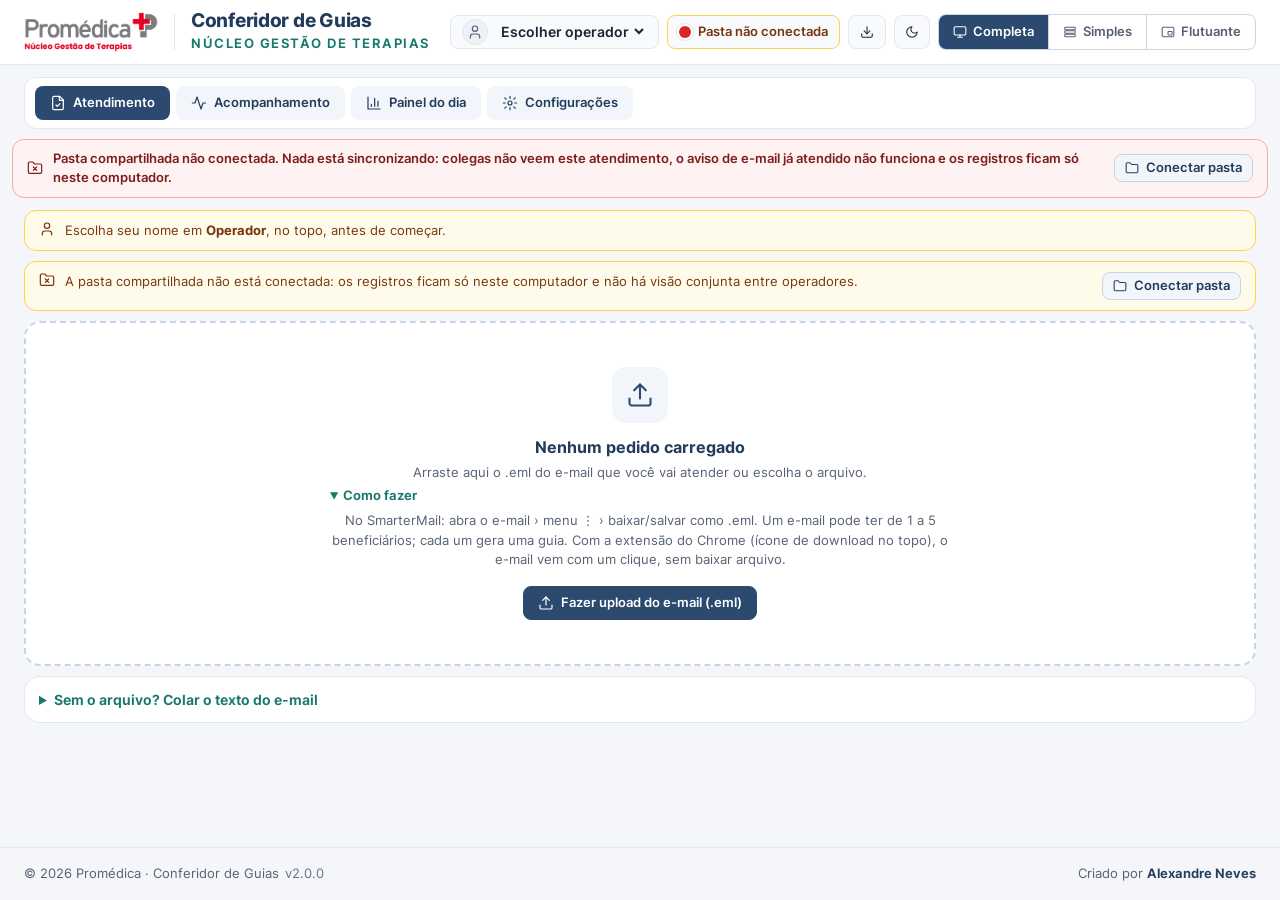
==== public/index.html @ b055b704 "Telas: e-mail com beneficiário, médico, CID e data realçados na cor do campo (passar o mouse no camp" ====
<!doctype html>
<html lang="pt-BR" data-theme="light">
<head>
<meta charset="utf-8">
<meta name="viewport" content="width=device-width,initial-scale=1">
<meta name="robots" content="noindex,nofollow">
<meta name="conferidor-guias" content="1">
<meta name="color-scheme" content="light dark">
<title>Conferidor de Guias · Promédica</title>
<link rel="icon" href="favicon.ico" sizes="32x32">
<link rel="icon" type="image/png" sizes="192x192" href="icon-192.png">
<link rel="apple-touch-icon" href="icon-180.png">
<script>
/* Tema aplicado antes da pintura, para não piscar. Preferência guardada neste computador. */
(function () {
  try {
    var t = JSON.parse(localStorage.getItem('conferidor.tema') || '"auto"');
    var escuro = t === 'escuro' || (t !== 'claro' && window.matchMedia && matchMedia('(prefers-color-scheme: dark)').matches);
    document.documentElement.setAttribute('data-theme', escuro ? 'dark' : 'light');
  } catch (e) { }
})();
</script>
<style>
@font-face{font-family:"Inter";font-style:normal;font-weight:100 900;font-display:swap;src:url("fonts/inter-latin-wght-normal.woff2") format("woff2-variations"),url("fonts/inter-latin-wght-normal.woff2") format("woff2")}
:root{
  /* Tipografia */
  --font-sans:"Inter","Segoe UI Variable Text","Segoe UI",system-ui,-apple-system,"Helvetica Neue",Arial,sans-serif;
  --fs-xs:12.5px; --fs-sm:13px; --fs-md:14px; --fs-lg:16px; --fs-xl:19px; --fs-2xl:22px;
  --lh:1.5;
  /* Espaçamento e forma */
  --r-sm:8px; --r:12px; --r-lg:16px; --h-ctl:34px; --h-sm:28px;
  /* Marca (paleta Promédica) */
  --brand-50:#f2f6fb; --brand-100:#e1eaf4; --brand-200:#c5d5e8; --brand-300:#9bb6d5; --brand-400:#6a90bd; --brand-500:#4872a4;
  --brand-600:#375b88; --brand-700:#2c4a70; --brand-800:#233c5c; --brand-900:#1e3350; --brand-950:#13223a;
  --accent-50:#effaf8; --accent-100:#d3f0ea; --accent-200:#a7e0d5; --accent-300:#6fc9b9; --accent-400:#3aae9c; --accent-500:#1f9282;
  --accent-600:#17786b; --accent-700:#155f56; --accent-800:#144d47; --accent-900:#12403b;
  /* Tokens semânticos (tema claro) */
  --bg:#f4f6f9; --surface:#ffffff; --surface-2:#f8fafc; --surface-3:#eef2f7;
  --border:#e2e8f0; --border-strong:#cbd5e1; --grid:#d5dde8;
  --text:#1c2431; --text-2:#566174; --text-3:#64748b;
  --primary:#2c4a70; --primary-hover:#233c5c; --primary-press:#1e3350; --on-primary:#ffffff;
  --soft:#f2f6fb; --soft-2:#e1eaf4; --soft-br:#c5d5e8; --soft-fg:#233c5c;
  --accent:#17786b; --accent-bg:#effaf8; --accent-br:#a7e0d5; --accent-fg:#155f56;
  --focus:#1f9282; --field:#ffffff; --th:#eef2f7; --on-th:#334155; --shadow:none;
  --ok-bg:#ecfdf5; --ok-fg:#166534; --ok-br:#86efac; --ok-solid:#16a34a;
  --warn-bg:#fffbeb; --warn-fg:#78350f; --warn-br:#fcd34d; --warn-solid:#d97706;
  --bad-bg:#fef2f2; --bad-fg:#7f1d1d; --bad-br:#fca5a5; --bad-solid:#dc2626;
  --obs-bg:#f1f5f9; --obs-fg:#334155; --obs-br:#cbd5e1; --obs-solid:#64748b;
  --info-bg:#f2f6fb; --info-fg:#233c5c; --info-br:#c5d5e8; --info-solid:#4872a4;
  --neu-bg:#f1f5f9; --neu-fg:#334155; --neu-br:#e2e8f0;
  --mark-ok:#bbf7d0; --mark-warn:#fde68a; --mark-cart:#dbeafe; --mark-benef:#fce7f3; --mark-med:#e0e7ff; --mark-cid:#ffedd5; --mark-data:#ccfbf1;
  --overlay:rgba(8,15,30,.62);
  color-scheme:light;
}
:root[data-theme=dark]{
  --bg:#0e1420; --surface:#151c2a; --surface-2:#1a2333; --surface-3:#212c40;
  --border:#2a3550; --border-strong:#3a4966; --grid:#3d4b68;
  --text:#e7ebf3; --text-2:#a6b1c4; --text-3:#7f8ba0;
  --primary:#3d6cab; --primary-hover:#4a7bbd; --primary-press:#355f9a; --on-primary:#ffffff;
  --soft:#1b2a42; --soft-2:#243652; --soft-br:#37507a; --soft-fg:#d3e2f6;
  --accent:#3aae9c; --accent-bg:#11302d; --accent-br:#1f5e55; --accent-fg:#8fe0d2;
  --focus:#4cc2ae; --field:#111826; --th:#212c40; --on-th:#cbd5e1; --shadow:none;
  --ok-bg:#10301f; --ok-fg:#86efac; --ok-br:#1f6b3a; --ok-solid:#22c55e;
  --warn-bg:#32280a; --warn-fg:#fcd34d; --warn-br:#7a5c0a; --warn-solid:#f59e0b;
  --bad-bg:#3a1515; --bad-fg:#fca5a5; --bad-br:#7f2a2a; --bad-solid:#ef4444;
  --obs-bg:#212c40; --obs-fg:#cbd5e1; --obs-br:#3a4966; --obs-solid:#94a3b8;
  --info-bg:#1b2a42; --info-fg:#d3e2f6; --info-br:#37507a; --info-solid:#6a90bd;
  --neu-bg:#212c40; --neu-fg:#cbd5e1; --neu-br:#3a4966;
  --mark-ok:#14532d; --mark-warn:#5b4410; --mark-cart:#1e3a6e; --mark-benef:#5b2140; --mark-med:#2e3470; --mark-cid:#5a3412; --mark-data:#134e48;
  --overlay:rgba(0,0,0,.72);
  color-scheme:dark;
}
/* Cores de identificação (operadores e clínicas). Evitam vermelho e âmbar, reservados a alertas. */
.idc-0{--c-h:215}.idc-1{--c-h:190}.idc-2{--c-h:172}.idc-3{--c-h:145}.idc-4{--c-h:95}
.idc-5{--c-h:245}.idc-6{--c-h:272}.idc-7{--c-h:300}.idc-8{--c-h:332}.idc-9{--c-h:24}
.idc{--c-bg:hsl(var(--c-h) 70% 92%);--c-fg:hsl(var(--c-h) 60% 26%);--c-br:hsl(var(--c-h) 50% 72%);--c-solid:hsl(var(--c-h) 55% 42%)}
:root[data-theme=dark] .idc{--c-bg:hsl(var(--c-h) 38% 22%);--c-fg:hsl(var(--c-h) 75% 82%);--c-br:hsl(var(--c-h) 35% 40%);--c-solid:hsl(var(--c-h) 60% 62%)}

*{box-sizing:border-box}
html{-webkit-text-size-adjust:100%}
html,body{margin:0;background:var(--bg);color:var(--text);font:400 var(--fs-md)/var(--lh) var(--font-sans);font-feature-settings:"cv11","ss01";-webkit-font-smoothing:antialiased}
body{display:flex;flex-direction:column;min-height:100vh}
button,input,select,textarea{font:inherit;color:inherit}
h1,h2,h3,h4,p{margin:0}
.num,.mono{font-variant-numeric:tabular-nums;font-feature-settings:"tnum"}
.muted{color:var(--text-2)}
.oculto{display:none!important}
.sr{position:absolute;width:1px;height:1px;overflow:hidden;clip:rect(0 0 0 0);white-space:nowrap}
a{color:var(--accent)}
.wrap{width:100%;max-width:1600px;margin:0 auto;padding:0 12px}
@media (min-width:640px){.wrap{padding:0 24px}}

/* Ícones */
.ic{width:16px;height:16px;flex:none;stroke:currentColor;fill:none;stroke-width:1.8;stroke-linecap:round;stroke-linejoin:round}
.ic.sm{width:14px;height:14px}.ic.lg{width:20px;height:20px}.ic.xl{width:28px;height:28px}
@keyframes giro{to{transform:rotate(360deg)}}

.aba-pausada{position:fixed;inset:0;z-index:200;background:var(--overlay);display:flex;align-items:center;justify-content:center;padding:16px}
.aba-pausada-c{background:var(--surface);color:var(--text);border-radius:var(--r-lg);padding:28px;max-width:460px;text-align:center;display:grid;gap:12px;justify-items:center;box-shadow:0 20px 50px rgba(0,0,0,.35)}
.aba-pausada-c .ic{color:var(--warn-solid)}
.aba-pausada-c h2{font-size:var(--fs-xl)}
/* ===== Topo ===== */
header.topo{background:var(--surface);border-bottom:1px solid var(--border);box-shadow:var(--shadow);position:sticky;top:0;z-index:30}
.topo-in{display:flex;flex-wrap:wrap;align-items:center;justify-content:space-between;gap:10px 20px;padding-top:10px;padding-bottom:10px}
.marca{display:flex;align-items:center;min-width:0}
.marca .logo{height:40px;width:auto;display:block}
:root[data-theme=dark] .marca .logo{filter:brightness(1.25) contrast(1.05)}
.marca .div{width:1px;height:36px;background:var(--border);margin:0 16px;display:none}
@media (min-width:640px){.marca .div{display:block}}
.marca h1{font-size:var(--fs-xl);font-weight:750;color:var(--soft-fg);letter-spacing:-.015em;line-height:1.2}
.marca .sub{margin-top:2px;font-size:var(--fs-xs);font-weight:650;text-transform:uppercase;letter-spacing:.12em;color:var(--accent)}
.topo-acoes{display:flex;flex-wrap:wrap;gap:8px;align-items:center;margin-left:auto}
.chip{display:inline-flex;align-items:center;gap:7px;min-height:var(--h-ctl);border-radius:var(--r-sm);padding:0 11px;font-size:var(--fs-sm);font-weight:600;background:var(--surface-2);color:var(--text);border:1px solid var(--border);white-space:nowrap;line-height:1}
.chip.ctx{background:var(--soft);border-color:var(--soft-br);color:var(--soft-fg)}
button.chip{cursor:pointer}
button.chip:hover{background:var(--soft-2)}
button.chip:active{transform:translateY(1px)}
.chip.chip-op{background:var(--c-bg,var(--surface-2));border-color:var(--c-br,var(--border));color:var(--c-fg,var(--text))}
.chip select option{color:var(--text);background:var(--surface)}
.chip select{width:auto;min-width:110px;max-width:170px;border:0;background:transparent;padding:0 2px;font-weight:600;color:inherit;cursor:pointer;min-height:0;box-shadow:none;border-radius:0}
.chip select:focus{outline:none;box-shadow:none}
.chip:focus-within,.chip:focus-visible{outline:2px solid var(--focus);outline-offset:1px}
.chip.pasta{font-weight:600}
.chip.pasta.ok{background:var(--ok-bg);color:var(--ok-fg);border-color:var(--ok-br)}
.chip.pasta.alerta{background:var(--surface-2);color:var(--warn-fg);border-color:var(--warn-br)}
.chip.pasta.alerta .ic{color:var(--warn-solid)}
:root[data-theme=dark] .chip.pasta.alerta{color:var(--warn-fg)}
.chip.tema{padding:0 10px}
.luz{width:12px;height:12px;border-radius:50%;flex:none;box-shadow:0 0 0 2px var(--surface),0 0 0 3px var(--border)}
.luz.ok{background:#16a34a}.luz.warn{background:#eab308}.luz.bad{background:#dc2626}
.btn.so{font-size:0;gap:0;padding:0 9px;min-width:var(--h-ctl)}
.btn.sm.so,.btn.cp{min-width:var(--h-sm);padding:0 8px}
.btn.so .ic{font-size:var(--fs-sm)}
.progs{display:none;gap:6px;align-items:center;margin-right:auto;min-width:0}
body.topo-mini .progs{display:flex}
.prog{width:32px;height:32px;border-radius:50%;flex:none;display:inline-flex;align-items:center;justify-content:center;position:relative;cursor:help;background:conic-gradient(var(--c-solid,var(--primary)) calc(var(--p,0)*1%),var(--surface-3) 0)}
.prog::before{content:"";position:absolute;inset:3px;border-radius:50%;background:var(--surface)}
.prog .pe{position:relative;display:inline-flex;line-height:1}
.prog .emoji{font-size:17px}.prog .ic{color:var(--text-3)}
.guia-destaque{margin:4px 0 14px;padding:14px 16px;border:2px solid var(--warn-br);background:var(--warn-bg);border-radius:var(--r)}
.guia-destaque.ok{border-color:var(--ok-solid);background:var(--ok-bg)}
.guia-destaque.erro{border-color:var(--bad-solid);background:var(--bad-bg)}
.guia-destaque .lbl{font-size:var(--fs-md);font-weight:750;display:flex;align-items:center;gap:8px;margin-bottom:8px}
.guia-destaque input{font-size:28px;font-weight:750;letter-spacing:.09em;height:58px;max-width:420px;width:100%;text-transform:uppercase;font-variant-numeric:tabular-nums}
.zona-prints{display:flex;align-items:center;justify-content:center;gap:10px;padding:16px;border:2px dashed var(--border-strong);border-radius:var(--r);background:var(--surface-2);color:var(--text-2);cursor:pointer;text-align:center}
.zona-prints:hover,.zona-prints.sobre{border-color:var(--accent);background:var(--accent-bg);color:var(--accent-fg)}
table.prints-t td{vertical-align:middle}
img.mini{display:block;max-width:240px;max-height:34px;image-rendering:auto;border:1px solid var(--border);border-radius:4px;background:#fff}
.barra-sync{display:flex;align-items:center;gap:10px;flex-wrap:wrap;margin:10px auto 0;max-width:1600px;width:calc(100% - 24px);padding:9px 14px;background:var(--bad-bg);border:1px solid var(--bad-br);color:var(--bad-fg);border-radius:var(--r);font-size:var(--fs-sm);font-weight:600}
.barra-sync[hidden]{display:none}
.barra-sync .esp{flex:1 1 220px;min-width:0}
.chip.mini-btn{padding:0 9px;min-width:var(--h-ctl);justify-content:center}
/* Topo compacto: só operador, luz da pasta e botão de voltar, na cor do operador */
body.topo-mini header.topo{background:linear-gradient(var(--c-bg,transparent),var(--c-bg,transparent)),var(--surface);border-bottom-color:var(--c-br,var(--border));box-shadow:none}
body.topo-mini .marca{display:none}
body.topo-mini .topo-in{padding-top:3px;padding-bottom:3px;justify-content:flex-end;flex-wrap:nowrap}
body.topo-mini .topo-acoes{flex-wrap:nowrap;gap:6px}
body.topo-mini .chip{min-height:28px;padding:0 8px}
body.topo-mini .chip.mini-btn{min-width:28px;padding:0 6px}
body.topo-mini .chip.chip-op{background:transparent;border-color:transparent}
body.topo-mini nav.abas{display:none}
body.topo-mini .chip select{max-width:46vw}
.chip .txt-fino{display:inline}
@media (max-width:560px){
  .chip .txt-fino,nav.abas button .txt-fino{display:none}
  .chip.ctx{padding:0 8px}
  nav.abas{gap:4px;padding:6px}
  nav.abas button{padding:0 12px;flex:1;justify-content:center}
  .topo-in{padding-top:6px;padding-bottom:6px;gap:6px 10px}
  .marca .logo{height:30px}
  .marca h1{font-size:var(--fs-lg)}
  .marca .sub{font-size:var(--fs-xs);letter-spacing:.04em}
  .topo-acoes{gap:5px;width:100%;justify-content:flex-end}
  .chip select{min-width:80px;max-width:36vw}
}
.avatar{display:inline-flex;align-items:center;justify-content:center;flex:none;width:26px;height:26px;border-radius:50%;background:var(--c-bg,var(--surface-3));color:var(--c-fg,var(--text-2));border:1px solid var(--c-br,var(--border))}
.avatar .emoji{font-size:18px;line-height:1}.avatar.lg .emoji{font-size:29px}.tag .emoji{font-size:15px;line-height:1}.av-op .emoji{font-size:27px;line-height:1}
.avatar.lg{width:44px;height:44px}.avatar.lg .ic{width:19px;height:19px}
.sq{display:inline-flex;align-items:center;justify-content:center;flex:none;width:26px;height:26px;border-radius:6px;background:var(--c-bg);color:var(--c-fg);border:1px solid var(--c-br);font-size:var(--fs-xs);font-weight:750;letter-spacing:.02em}
.sq.lg{width:34px;height:34px;font-size:13px;border-radius:9px}

/* ===== Abas e etapas ===== */
nav.abas{display:flex;flex-wrap:wrap;gap:6px;padding:8px 10px;margin:12px 0 0;background:var(--surface);border:1px solid var(--border);border-radius:var(--r);box-shadow:var(--shadow)}
nav.abas button{display:inline-flex;align-items:center;gap:7px;min-height:var(--h-ctl);border:1px solid transparent;background:var(--soft);color:var(--soft-fg);padding:0 14px;border-radius:var(--r-sm);font-size:var(--fs-sm);font-weight:600;cursor:pointer;transition:background .12s}
nav.abas button:hover{background:var(--soft-2)}
nav.abas button:active{transform:translateY(1px)}
nav.abas button.ativo{background:var(--primary);color:var(--on-primary)}
nav.abas button:focus-visible{outline:2px solid var(--focus);outline-offset:2px}
main{width:100%;max-width:1600px;margin:0 auto;padding:12px 12px 28px;flex:1}
@media (min-width:640px){main{padding:12px 24px 28px}}
main > * + *{margin-top:10px}

.guias-bar{display:flex;gap:8px;overflow-x:auto;padding:2px 2px 6px}
.guia-tab{display:flex;align-items:center;gap:9px;flex:none;min-width:190px;max-width:290px;text-align:left;border:1px solid var(--border);background:var(--surface);border-radius:var(--r);padding:8px 12px;cursor:pointer;box-shadow:var(--shadow)}
.guia-tab:hover{border-color:var(--border-strong);background:var(--surface-2)}
.guia-tab.ativa{border-color:var(--primary);box-shadow:0 0 0 1px var(--primary)}
.guia-tab .t1{font-size:var(--fs-sm);font-weight:650;line-height:1.25;overflow-wrap:anywhere}
.guia-tab .t2{font-size:var(--fs-xs);color:var(--text-2)}
.guia-tab:focus-visible{outline:2px solid var(--focus);outline-offset:2px}

.passos{display:flex;gap:6px;padding:8px;background:var(--surface);border:1px solid var(--border);border-radius:var(--r);box-shadow:var(--shadow);overflow-x:auto}
.passo{flex:1 0 auto;min-width:46px;display:flex;align-items:center;gap:10px;border:1px solid transparent;background:transparent;border-radius:var(--r-sm);padding:7px 12px;cursor:pointer;text-align:left;color:var(--text-2)}
@media (min-width:760px){.passo{min-width:170px}}
.passo .bola{width:26px;height:26px;border-radius:50%;display:inline-flex;align-items:center;justify-content:center;flex:none;font-size:var(--fs-xs);font-weight:700;border:2px solid var(--border-strong);color:var(--text-2);background:var(--surface)}
.passo .tx{display:none;min-width:0}
@media (min-width:760px){.passo .tx{display:block}}
.passo .tx small{display:block;font-size:var(--fs-xs);line-height:1.2}
.passo .tx b{display:block;font-size:var(--fs-sm);font-weight:650;color:var(--text);line-height:1.3}
.passo:hover:not(:disabled){background:var(--surface-2)}
.passo:disabled{cursor:not-allowed;opacity:.55}
.passo.atual{background:var(--soft);border-color:var(--soft-br)}
.passo.atual .bola{background:var(--primary);border-color:var(--primary);color:var(--on-primary)}
.passo.feito .bola{background:var(--ok-solid);border-color:var(--ok-solid);color:#fff}
.passo.atencao .bola{background:var(--warn-bg);border-color:var(--warn-solid);color:var(--warn-fg)}
.passo.atencao .tx small{color:var(--warn-fg);font-weight:650}
.passo:focus-visible{outline:2px solid var(--focus);outline-offset:1px}
.passo .passo-selo{margin-left:auto;display:none}
@media (min-width:760px){.passo .passo-selo{display:inline-flex}}
.passo.atual.atencao .bola{background:var(--warn-bg);border-color:var(--warn-solid);color:var(--warn-fg)}

/* ===== Como fazer / aguardando e-mail ===== */
.como{margin:0 0 10px}.como .dica{margin:0 0 4px;font-size:var(--fs-sm)}
.como details > summary{font-size:var(--fs-xs);color:var(--accent);font-weight:650;width:max-content}
.como-d{font-size:var(--fs-sm);color:var(--text-2);padding:6px 0 0}.como-d ol{margin:0;padding-left:20px}.como-d p{margin:4px 0 0}
.vazio .como{max-width:620px;margin:0 auto 14px}
.vazio.aguardando{padding:22px 20px}.vazio.aguardando .ico{width:44px;height:44px;margin-bottom:8px}
/* ===== Seletor de visualização ===== */
.seg-vis{align-items:stretch}
.seg-vis .seg-rot{display:inline-flex;align-items:center;padding:0 10px;font-size:var(--fs-xs);font-weight:650;color:var(--text-2);background:var(--surface-2);border-right:1px solid var(--border-strong)}
.seg-vis button{padding:5px 11px;min-height:calc(var(--h-ctl) - 2px)}
.seg-vis button.on{background:var(--primary);color:var(--on-primary)}
body.topo-mini .seg-vis button{padding:3px 8px;min-height:26px}
@media (max-width:1499px){.seg-vis .seg-rot{display:none}.chip.tema .txt-fino{display:none}}
@media (max-width:1100px){.seg-vis .txt-fino{display:none}}
/* ===== Densidade compacta ===== */
body.densa{--h-ctl:28px;--h-sm:24px}
body.densa .card{padding:8px 12px}
body.densa main > * + *{margin-top:6px}
body.densa .card + .card{margin-top:6px}
body.densa .cp-grupo{padding:4px 10px}
body.densa .cp-linha{padding:2px 0}
body.densa .cp-grupo + .cp-grupo{margin-top:6px}
body.densa .t th,body.densa .t td{padding:2px 6px}
body.densa .passos{padding:4px}
body.densa .passo{padding:4px 10px}
body.densa .card-h{margin-bottom:4px}
body.densa input[type=text],body.densa select{padding:3px 8px}
body.densa .barra-acao{padding:6px 12px}
body.densa nav.abas{padding:5px 8px;margin-top:6px}
body.densa .topo-in{padding-top:5px;padding-bottom:5px}
body.densa .al{padding:5px 9px}
/* ===== Barra de ação fixa no rodapé ===== */
.barra-acao{position:sticky;bottom:0;z-index:15;display:flex;align-items:center;gap:8px 10px;flex-wrap:wrap;margin-top:10px;padding:10px 14px;background:var(--surface);border:1px solid var(--border-strong);border-radius:var(--r);box-shadow:0 -6px 20px rgba(15,23,42,.10)}
:root[data-theme=dark] .barra-acao{box-shadow:0 -6px 20px rgba(0,0,0,.45)}
.barra-st{flex:1;min-width:0;display:flex;align-items:center;gap:8px;flex-wrap:wrap;font-size:var(--fs-sm)}
.barra-msg{color:var(--text-2);min-width:0}
.acoes-sec{margin-bottom:-4px}
@keyframes piscar{0%,100%{box-shadow:none}30%{box-shadow:0 0 0 3px var(--warn-solid)}}
.piscar{animation:piscar 1.2s ease 2}
.btn.conferi-btn{background:var(--surface);border-color:var(--warn-br);color:var(--warn-fg)}
.btn.conferi-btn:hover{background:var(--warn-bg)}
.btn.conferi-btn.on{background:var(--ok-bg);border-color:var(--ok-br);color:var(--ok-fg)}
/* E-mail fixo ao rolar a coluna da direita (etapa 2) */
@media (min-width:1001px){.col-fixa{position:sticky;top:76px;align-self:start;max-height:calc(100vh - 160px);overflow:auto;border-radius:var(--r-lg)}body.topo-mini .col-fixa{top:44px;max-height:calc(100vh - 120px)}.col-fixa pre.original{max-height:none}}
/* ===== Cartões ===== */
.card{background:var(--surface);border:1px solid var(--border);border-radius:var(--r-lg);padding:12px 14px;box-shadow:var(--shadow)}
.card + .card{margin-top:10px}
.card-h{display:flex;align-items:center;flex-wrap:wrap;gap:6px 10px;margin-bottom:8px}
.card-h h2{font-size:var(--fs-lg);font-weight:700;color:var(--soft-fg);letter-spacing:-.005em}
.card-h .esp{flex:1}
.card h3,.sec-t{font-size:var(--fs-md);font-weight:650;color:var(--soft-fg);margin:12px 0 6px}
.eyebrow{font-size:var(--fs-xs);font-weight:700;text-transform:uppercase;letter-spacing:.08em;color:var(--accent)}
.dica{color:var(--text-2);font-size:var(--fs-xs);margin:0 0 6px}
.grid2{display:grid;grid-template-columns:minmax(0,1fr) minmax(0,1.2fr);gap:12px;align-items:start}
.grid2 > div > .card + .card{margin-top:12px}
@media (max-width:1000px){.grid2{grid-template-columns:1fr}}
.stack > * + *{margin-top:10px}
.linha-flex{display:flex;gap:10px;align-items:center;flex-wrap:wrap}
.acoes{display:flex;gap:8px;flex-wrap:wrap;align-items:center;margin-top:10px}
.acoes .esp{flex:1}

/* ===== Botões ===== */
.btn{display:inline-flex;align-items:center;justify-content:center;gap:7px;min-height:var(--h-ctl);padding:0 14px;border:1px solid var(--soft-br);background:var(--soft);color:var(--soft-fg);border-radius:var(--r-sm);font-size:var(--fs-sm);font-weight:600;line-height:1;cursor:pointer;white-space:nowrap;transition:background .12s,border-color .12s,box-shadow .12s;user-select:none;text-decoration:none}
.btn:hover{background:var(--soft-2)}
.btn:active{transform:translateY(1px);filter:brightness(.97)}
.btn:focus-visible{outline:2px solid var(--focus);outline-offset:2px}
.btn:disabled,.btn[aria-disabled=true]{opacity:.42;cursor:not-allowed;transform:none;filter:none}
.btn.pri{background:var(--primary);border-color:var(--primary);color:var(--on-primary)}
.btn.pri:hover{background:var(--primary-hover);border-color:var(--primary-hover)}
.btn.pri:active{background:var(--primary-press)}
.btn.line{background:transparent;border-color:var(--border-strong);color:var(--text)}
.btn.line:hover{background:var(--surface-3)}
.btn.ghost{background:transparent;border-color:transparent;color:var(--text-2)}
.btn.ghost:hover{background:var(--surface-3);color:var(--text)}
.btn.dng{background:transparent;border-color:var(--border-strong);color:var(--text-2)}
.btn.dng:hover,.btn.dng:focus-visible{background:var(--bad-bg);border-color:var(--bad-br);color:var(--bad-fg)}
.btn.cp{background:var(--surface);border-color:var(--border-strong);color:var(--text-2);min-height:var(--h-sm);padding:0 10px;font-size:var(--fs-xs)}
.btn.cp:hover{background:var(--surface-3);color:var(--text)}
.btn.cp.copiado{background:var(--ok-bg);border-color:var(--ok-br);color:var(--ok-fg)}
.cp-campo:has(.btn.cp.copiado) :is(input,select){border-color:var(--ok-br);background:var(--ok-bg)}
.t td:has(.btn.cp.copiado){background:var(--ok-bg)}
.btn.link{background:none;border:0;color:var(--accent);padding:0 2px;min-height:var(--h-sm);text-decoration:underline;text-underline-offset:2px;font-weight:600}
.btn.link:hover{background:none;color:var(--accent-fg)}
.btn.sm{min-height:var(--h-sm);padding:0 10px;font-size:var(--fs-xs)}
.btn.ico{padding:0;width:var(--h-ctl)}
.btn.sm.ico{width:var(--h-sm)}
.btn.carregando{position:relative;pointer-events:none;color:transparent!important}
.btn.carregando::after{content:"";position:absolute;width:15px;height:15px;border:2px solid var(--text-2);border-top-color:transparent;border-radius:50%;animation:giro .7s linear infinite}
.btn.pri.carregando::after{border-color:var(--on-primary);border-top-color:transparent}

/* ===== Campos ===== */
input[type=text],input[type=number],input[type=date],input[type=search],input[type=email],select,textarea{width:100%;min-height:var(--h-ctl);border:1px solid var(--border-strong);border-radius:var(--r-sm);padding:6px 10px;background:var(--field);color:var(--text);font-size:var(--fs-md)}
select{padding-right:6px;cursor:pointer}
textarea{line-height:1.5;resize:vertical;font-size:var(--fs-md)}
input::placeholder,textarea::placeholder{color:var(--text-3)}
input:hover:not(:disabled),select:hover:not(:disabled),textarea:hover:not(:disabled){border-color:var(--text-3)}
input:focus,select:focus,textarea:focus{outline:none;border-color:var(--focus);box-shadow:0 0 0 2px color-mix(in srgb,var(--focus) 30%,transparent)}
input:disabled,select:disabled,textarea:disabled{opacity:.6;cursor:not-allowed;background:var(--surface-2)}
input.invalido,select.invalido{border-color:var(--bad-solid);box-shadow:0 0 0 1px var(--bad-solid)}
input[type=checkbox],input[type=radio]{width:16px;height:16px;min-height:0;accent-color:var(--primary);margin:0;flex:none}
label.chk{display:flex;gap:9px;align-items:flex-start;cursor:pointer;font-size:var(--fs-md)}
.lbl{display:block;font-size:var(--fs-xs);font-weight:600;color:var(--text-2);margin-bottom:3px}
.campo-ajuda{font-size:var(--fs-xs);color:var(--text-2);margin-top:4px}
.campo-erro{font-size:var(--fs-xs);color:var(--bad-fg);margin-top:4px;display:flex;gap:5px;align-items:center}
.form-grid{display:grid;grid-template-columns:repeat(auto-fit,minmax(220px,1fr));gap:8px 12px}
input[type=file]{font-size:var(--fs-sm);color:var(--text-2);max-width:100%}input[type=file]::file-selector-button{border:1px solid var(--soft-br);background:var(--soft);color:var(--soft-fg);border-radius:var(--r-sm);padding:6px 12px;margin-right:10px;font:inherit;font-weight:600;cursor:pointer}input[type=file]::file-selector-button:hover{background:var(--soft-2)}.busca{position:relative}
.busca .ic{position:absolute;left:10px;top:50%;transform:translateY(-50%);color:var(--text-3);pointer-events:none}
.busca input{padding-left:32px}

/* Campos de cópia (dados do pedido) */
.cp-grupo{border:1px solid var(--border);border-radius:var(--r);background:var(--surface-2);padding:8px 12px}
.cp-grupo + .cp-grupo{margin-top:10px}
.cp-grupo > .eyebrow{display:block;margin-bottom:8px}
.cp-linha{display:grid;grid-template-columns:minmax(140px,180px) 1fr;gap:4px 12px;align-items:start;padding:4px 0}
.cp-linha + .cp-linha{border-top:1px dashed var(--border)}
@media (max-width:640px){.cp-linha{grid-template-columns:1fr}}
.cp-linha > .rot{font-size:var(--fs-sm);font-weight:600;color:var(--text);padding-top:7px}
.cp-linha > .rot small{display:block;font-weight:400;color:var(--text-2);font-size:var(--fs-xs)}
.cp-campos{display:flex;flex-wrap:wrap;gap:8px}
.cp-campo{display:flex;align-items:center;gap:6px;flex:1 1 220px;min-width:0}
.cp-campo.curto{flex:0 1 190px}.cp-campo.mid{flex:0 1 290px}
.cp-campo .wrapin{flex:1;min-width:0}
.cp-campo .sub{display:block;font-size:var(--fs-xs);color:var(--text-2);margin-bottom:2px}

/* ===== Estado vazio ===== */
.vazio{border:2px dashed var(--soft-br);border-radius:var(--r-lg);padding:44px 20px;text-align:center;background:var(--surface);transition:.15s}
.vazio.sobre{border-color:var(--focus);background:var(--accent-bg)}
.vazio .ico{width:56px;height:56px;border-radius:14px;background:var(--soft);color:var(--primary);display:inline-flex;align-items:center;justify-content:center;margin-bottom:12px}
:root[data-theme=dark] .vazio .ico{color:var(--soft-fg)}
.vazio h2{font-size:var(--fs-lg);font-weight:700;color:var(--soft-fg);margin-bottom:4px}
.vazio p{color:var(--text-2);font-size:var(--fs-sm);margin:0 auto 16px;max-width:620px}

/* ===== Etiquetas / selos (nunca só cor: sempre texto ou ícone) ===== */
.tag{display:inline-flex;align-items:center;gap:5px;font-size:var(--fs-xs);font-weight:650;line-height:1;border-radius:6px;padding:4px 8px;background:var(--neu-bg);color:var(--neu-fg);border:1px solid var(--neu-br);white-space:nowrap}
.tag .ic{width:12px;height:12px}
.tag.ok{background:var(--ok-bg);color:var(--ok-fg);border-color:var(--ok-br)}
.tag.warn{background:var(--warn-bg);color:var(--warn-fg);border-color:var(--warn-br)}
.tag.bad{background:var(--bad-bg);color:var(--bad-fg);border-color:var(--bad-br)}
.tag.obs{background:var(--obs-bg);color:var(--obs-fg);border-color:var(--obs-br)}
.tag.info{background:var(--info-bg);color:var(--info-fg);border-color:var(--info-br)}
.tag.ac{background:var(--accent-bg);color:var(--accent-fg);border-color:var(--accent-br)}
.tag.id{background:var(--c-bg);color:var(--c-fg);border-color:var(--c-br)}
.tag.solid-ok{background:var(--ok-solid);color:#fff;border-color:var(--ok-solid)}

/* ===== E-mail recebido ===== */
.email-meta{display:grid;grid-template-columns:84px 1fr;gap:5px 12px;font-size:var(--fs-sm);margin-bottom:12px}
.email-meta dt{color:var(--text-2);font-weight:600}
.email-meta dd{margin:0;word-break:break-word}
pre.original{white-space:pre-wrap;word-break:break-word;font-family:var(--font-sans);font-size:var(--fs-sm);line-height:1.55;background:var(--surface-2);border:1px solid var(--border);border-radius:var(--r-sm);padding:12px;margin:0;max-height:62vh;overflow:auto}
pre.original .hist{color:var(--text-3)}
mark{border-radius:3px;padding:0 3px;color:inherit}
mark.m-ok{background:var(--mark-ok)}
mark.m-warn{background:var(--mark-warn)}
mark.m-cart{background:var(--mark-cart)}
mark.m-benef{background:var(--mark-benef)}mark.m-med{background:var(--mark-med)}mark.m-cid{background:var(--mark-cid)}mark.m-data{background:var(--mark-data)}
mark.acende{outline:2px solid var(--focus);outline-offset:1px;font-weight:700}
.legenda-mk mark{margin-right:2px;white-space:nowrap}
[data-mcampo="benef"] .lbl.mk::before,[data-mcampo="cart"] .lbl.mk::before,[data-mcampo="medico"] .lbl.mk::before,[data-mcampo="cid"] .lbl.mk::before,[data-mcampo="data"] .lbl.mk::before{content:"";display:inline-block;width:9px;height:9px;border-radius:2px;margin-right:6px;vertical-align:-1px;border:1px solid var(--border-strong)}
[data-mcampo="benef"] .lbl.mk::before{background:var(--mark-benef)}[data-mcampo="cart"] .lbl.mk::before{background:var(--mark-cart)}[data-mcampo="medico"] .lbl.mk::before{background:var(--mark-med)}[data-mcampo="cid"] .lbl.mk::before{background:var(--mark-cid)}[data-mcampo="data"] .lbl.mk::before{background:var(--mark-data)}
mark.lacuna{background:var(--warn-bg);color:var(--warn-fg);outline:1px dashed var(--warn-br)}

/* ===== Alertas ===== */
.card.painel-al{padding:0;overflow:hidden}
.painel-al .al-h{display:flex;align-items:center;flex-wrap:wrap;gap:8px 10px;padding:11px 16px;background:var(--surface-2);border-bottom:1px solid var(--border);border-left:4px solid var(--border-strong)}
.painel-al.tem-bloqueio .al-h{border-left-color:var(--bad-solid);background:var(--bad-bg)}
.painel-al .al-h h2{font-size:var(--fs-md);font-weight:700;color:var(--text)}
.painel-al.tem-bloqueio .al-h h2{color:var(--bad-fg)}
.painel-al .al-corpo{padding:12px 16px}
.alertas{display:flex;flex-direction:column;gap:8px}
.al{display:grid;grid-template-columns:auto 1fr;gap:4px 10px;align-items:start;border-radius:var(--r-sm);padding:9px 12px;font-size:var(--fs-sm);border:1px solid var(--border);border-left-width:4px;background:var(--surface)}
.al .tx{min-width:0;overflow-wrap:anywhere}
.al.bloqueio{background:var(--bad-bg);border-color:var(--bad-br);border-left-color:var(--bad-solid);color:var(--bad-fg)}
.al.obs{background:var(--obs-bg);border-color:var(--obs-br);border-left-color:var(--obs-solid);color:var(--obs-fg)}
.al.atencao{background:var(--warn-bg);border-color:var(--warn-br);border-left-color:var(--warn-solid);color:var(--warn-fg)}
.ult-guia{display:flex;gap:10px;align-items:flex-start;background:var(--info-bg);color:var(--info-fg);border:1px solid var(--info-br);border-radius:var(--r);padding:8px 12px;margin-bottom:12px;font-size:var(--fs-sm)}
.ult-guia .eyebrow{color:var(--info-fg)}.ult-linha{margin-top:2px}
.painel-al.compacto .al-h{padding:6px 12px}.painel-al.compacto .al-h h2{font-size:var(--fs-sm)}.painel-al.compacto .al-corpo{padding:8px 12px}
.painel-al.compacto .alertas{gap:4px}
.painel-al.compacto .al{padding:5px 9px;font-size:var(--fs-xs);grid-template-columns:auto 1fr;gap:2px 8px;line-height:1.35}
.painel-al.compacto .al .tag{font-size:var(--fs-xs);padding:2px 6px}
.painel-al.compacto .al .al-t{font-weight:700}
.al .acoes-al{grid-column:2;display:flex;gap:6px;flex-wrap:wrap;align-items:center;margin-top:2px}
.al .acoes-al .btn.sm{min-height:26px;font-size:var(--fs-xs);padding:0 8px}
label.chk.conferi{font-size:var(--fs-xs);font-weight:650;align-items:center;gap:5px}
.al-infos{margin-top:6px}.al-infos summary{font-size:var(--fs-xs);color:var(--text-2);font-weight:600}
.al-infos .alertas{margin-top:4px}
.quadro{display:grid;grid-template-columns:repeat(3,minmax(0,1fr));gap:12px;align-items:start}
@media (max-width:900px){.quadro{grid-template-columns:1fr}}
.col-q{background:var(--surface-2);border:1px solid var(--border);border-radius:var(--r-lg);padding:12px}
.col-q h3{margin:0 0 10px;display:flex;align-items:center;gap:8px;font-size:var(--fs-md)}
.card-q{background:var(--surface);border:1px solid var(--border);border-radius:var(--r);padding:10px 12px;margin-bottom:8px;box-shadow:var(--shadow)}
.card-q .t1{font-weight:650;font-size:var(--fs-sm)}
.al.atencao.conferido{background:var(--ok-bg);border-color:var(--ok-br);border-left-color:var(--ok-solid);color:var(--ok-fg)}
.al.atencao.conferido .tag{opacity:.75}
.al.info{background:var(--surface-2);border-color:var(--border);border-left-color:var(--text-3);color:var(--text-2)}
.al .acoes-al{grid-column:2;display:flex;gap:8px;flex-wrap:wrap;align-items:center;margin-top:4px;color:var(--text)}
.al .acoes-al select{width:auto;min-width:220px;min-height:var(--h-sm);padding:2px 8px;font-size:var(--fs-xs)}
.al .tag{background:transparent}

/* ===== Tabelas (cabeçalho claro, grade fina, linha colorida pelo resultado) ===== */
.tabela-scroll{overflow:auto;max-height:64vh;border-radius:var(--r-sm)}
table.t{border-collapse:collapse;width:100%}
.t th,.t td{text-align:left;padding:4px 7px;border:1px solid var(--grid);vertical-align:middle;font-size:var(--fs-sm)}
.t th{font-weight:650;font-size:var(--fs-xs);text-transform:none;letter-spacing:0;background:var(--th);color:var(--on-th);text-align:center;position:sticky;top:0;z-index:1}
.t tr.r-ok > td{background:color-mix(in srgb,var(--ok-bg) 75%,transparent)}
.t tr.r-warn > td{background:color-mix(in srgb,var(--warn-bg) 85%,transparent)}
.t tr.r-bad > td{background:color-mix(in srgb,var(--bad-bg) 85%,transparent)}
.t tr.r-ign > td{background:var(--surface-2)}
:root[data-theme=dark] .t tr.r-ok > td{background:color-mix(in srgb,var(--ok-bg) 45%,var(--surface))}
:root[data-theme=dark] .t tr.r-warn > td{background:color-mix(in srgb,var(--warn-bg) 55%,var(--surface))}
:root[data-theme=dark] .t tr.r-bad > td{background:color-mix(in srgb,var(--bad-bg) 55%,var(--surface))}
.t td.pri{background:var(--soft);color:var(--soft-fg);font-weight:650}
.t td.c,.t th.c{text-align:center}
.t tr.novo td{background:var(--accent-bg)}
.qtd{font-size:var(--fs-lg);font-weight:750;color:var(--text);font-variant-numeric:tabular-nums}
@keyframes arco{to{background-position:200% 0}}
.qtd.multi{display:inline-block;font-size:26px;font-weight:900;line-height:1.1;padding:0 4px;background:linear-gradient(90deg,#ff1744,#ff9100,#ffea00,#00e676,#00b0ff,#d500f9,#ff1744);background-size:200% 100%;-webkit-background-clip:text;background-clip:text;color:transparent;-webkit-text-fill-color:transparent;animation:arco 1.6s linear infinite;filter:drop-shadow(0 0 5px rgba(255,255,255,.55)) drop-shadow(0 0 2px rgba(0,0,0,.35))}
@media (prefers-reduced-motion:reduce){.qtd.multi{animation:none}}
.cod{font-weight:650;font-variant-numeric:tabular-nums;letter-spacing:.02em}
.t-celula{display:flex;align-items:center;gap:8px;justify-content:center}

/* ===== Conferência cega ===== */
.cega{background:var(--surface-2);border:1px solid var(--border);border-radius:var(--r);padding:14px}
.cega-linhas{display:grid;grid-template-columns:60px 170px 110px;gap:8px 12px;align-items:center;margin-top:12px}
.cega-linhas{max-width:100%}@media (max-width:420px){.cega-linhas{grid-template-columns:40px minmax(0,1fr) 70px;gap:8px}}
.cega-linhas input{min-width:0;font-size:var(--fs-lg);text-align:center;font-variant-numeric:tabular-nums}
.cega-linhas .h{font-size:var(--fs-xs);color:var(--text-2);text-transform:uppercase;font-weight:700}
.res-ok{display:flex;gap:8px;align-items:center;background:var(--ok-bg);color:var(--ok-fg);border:1px solid var(--ok-br);border-radius:var(--r-sm);padding:10px 12px;font-weight:600}
.res-bad{background:var(--bad-bg);color:var(--bad-fg);border:1px solid var(--bad-br);border-radius:var(--r-sm);padding:10px 12px}
.res-bad ul{margin:6px 0 0;padding-left:20px;color:var(--text)}

/* ===== Finalização ===== */
.sit-opcoes{display:grid;grid-template-columns:repeat(auto-fit,minmax(180px,1fr));gap:8px}
.sit{position:relative;display:flex;gap:8px;align-items:center;text-align:left;border:2px solid var(--border);background:var(--surface);border-radius:var(--r);padding:8px 12px;cursor:pointer;color:var(--text)}
.sit:hover{border-color:var(--border-strong);background:var(--surface-2)}
.sit:focus-visible{outline:2px solid var(--focus);outline-offset:2px}
.sit b{display:block;font-size:var(--fs-md)}
.sit small{display:block;color:var(--text-2);font-size:var(--fs-xs);margin-top:2px}
.sit .ic{margin-top:2px}
.sit.on.autorizada{border-color:var(--ok-solid);background:var(--ok-bg)}
.sit.on.parcial{border-color:var(--warn-solid);background:var(--warn-bg)}
.sit.on.nao{border-color:var(--bad-solid);background:var(--bad-bg)}
.sit.on .ic{color:currentColor}
.negados{border:1px solid var(--border);border-radius:var(--r);overflow:hidden;margin-top:10px}
.seg{display:inline-flex;border:1px solid var(--border-strong);border-radius:var(--r-sm);overflow:hidden}
.seg button{border:0;background:var(--soft);color:var(--soft-fg);padding:5px 16px;font-size:var(--fs-sm);font-weight:650;cursor:pointer;display:inline-flex;gap:6px;align-items:center}
.seg button+button{border-left:1px solid var(--border-strong)}
.seg button:hover{background:var(--soft-2)}
.seg button.on{background:var(--primary);color:var(--on-primary)}
.seg button:focus-visible{outline:2px solid var(--focus);outline-offset:-2px}
.negado{display:grid;grid-template-columns:auto 1fr minmax(180px,260px);gap:10px;align-items:center;padding:9px 12px}
.negado + .negado{border-top:1px solid var(--border)}
.negado.on{background:var(--bad-bg)}
.negado.gl.on{background:var(--warn-bg)}
@media (max-width:700px){.negado{grid-template-columns:auto 1fr}.negado select{grid-column:1/-1}}
.rodape-guia{display:flex;gap:8px;flex-wrap:wrap;align-items:center}

/* ===== Painel do dia ===== */
.kpis{display:grid;grid-template-columns:repeat(auto-fit,minmax(150px,1fr));gap:10px}
.kpi{background:var(--surface);border:1px solid var(--border);border-radius:var(--r);padding:12px 14px;box-shadow:var(--shadow);border-top:3px solid var(--border-strong)}
.kpi b{display:block;font-size:var(--fs-2xl);font-weight:750;font-variant-numeric:tabular-nums;line-height:1.15}
.kpi span{font-size:var(--fs-xs);color:var(--text-2);font-weight:600}
.kpi.ok{border-top-color:var(--ok-solid)}.kpi.warn{border-top-color:var(--warn-solid)}.kpi.bad{border-top-color:var(--bad-solid)}.kpi.info{border-top-color:var(--info-solid)}.kpi.ac{border-top-color:var(--accent-400)}.kpi.obs{border-top-color:var(--obs-solid)}
.filtros{display:grid;grid-template-columns:repeat(auto-fit,minmax(170px,1fr));gap:10px;align-items:end}
.barra-clinica{display:grid;grid-template-columns:minmax(140px,240px) 1fr auto;gap:10px;align-items:center;padding:4px 0}
.barra-clinica .trilho{height:10px;border-radius:5px;background:var(--surface-3);overflow:hidden}
.barra-clinica .trilho i{display:block;height:100%;background:var(--c-solid);border-radius:5px}
.proximo{font-size:var(--fs-xs);color:var(--text-2)}

/* ===== Modais ===== */
.modal-fundo{position:fixed;inset:0;background:var(--overlay);backdrop-filter:blur(2px);z-index:60;display:flex;align-items:center;justify-content:center;padding:12px}
.modal{background:var(--surface);color:var(--text);border-radius:var(--r);box-shadow:0 20px 60px rgba(0,0,0,.4);width:100%;max-width:860px;max-height:92vh;display:flex;flex-direction:column;overflow:hidden;border:1px solid var(--border)}
.modal.g{max-width:1024px}.modal.p{max-width:640px}
.modal-h{display:flex;align-items:center;gap:12px;padding:14px 18px;background:var(--surface);color:var(--text);border-bottom:1px solid var(--border)}
.modal-h .caixa{width:34px;height:34px;border-radius:9px;background:var(--soft);color:var(--primary);display:flex;align-items:center;justify-content:center;flex:none}
:root[data-theme=dark] .modal-h .caixa{color:var(--soft-fg)}
.modal-h h2{font-size:var(--fs-lg);font-weight:700;color:var(--soft-fg);line-height:1.25}
.modal-h p{font-size:var(--fs-sm);color:var(--text-2);margin-top:1px}
.modal-h .btn{margin-left:auto;background:transparent;border-color:transparent;color:var(--text-2)}
.modal-h .btn:hover{background:var(--surface-3);color:var(--text)}
.modal.risco-warn .modal-h{background:var(--warn-bg);border-bottom-color:var(--warn-br)}
.modal.risco-warn .modal-h .caixa{background:var(--surface);color:var(--warn-solid)}
.modal.risco-warn .modal-h h2{color:var(--warn-fg)}
.modal.risco-bad .modal-h{background:var(--bad-bg);border-bottom-color:var(--bad-br)}
.modal.risco-bad .modal-h .caixa{background:var(--surface);color:var(--bad-solid)}
.modal.risco-bad .modal-h h2{color:var(--bad-fg)}
.modal-b{padding:16px 18px;overflow:auto;flex:1}
.modal-f{display:flex;gap:8px;flex-wrap:wrap;align-items:center;padding:12px 18px;border-top:1px solid var(--border);background:var(--surface-2)}
.modal-f .dica{margin:0;flex:1;min-width:180px}

.modal-fundo.lateral{justify-content:flex-end;align-items:stretch;padding:0;background:rgba(8,15,30,.22);backdrop-filter:none}
.modal.lateral{max-width:min(760px,94vw);max-height:none;height:100vh;border-radius:0;border-width:0 0 0 1px;box-shadow:-16px 0 40px rgba(0,0,0,.22);animation:entraLado .18s ease-out}
@keyframes entraLado{from{transform:translateX(40px);opacity:.4}to{transform:none;opacity:1}}
.modal-desc{display:flex;align-items:center;gap:8px;flex-wrap:wrap;padding:10px 18px;background:var(--warn-bg);color:var(--warn-fg);border-top:1px solid var(--warn-br);font-size:var(--fs-sm);font-weight:600}
.modal-desc .esp{flex:1}
.btn.perigo{background:var(--bad-solid);border-color:var(--bad-solid);color:#fff}
.btn.perigo:hover{filter:brightness(.92);background:var(--bad-solid)}
kbd{display:inline-block;min-width:18px;text-align:center;font:600 11.5px/1.4 var(--font-sans);border:1px solid var(--border-strong);border-bottom-width:2px;border-radius:4px;padding:0 4px;background:var(--surface-2);color:var(--text-2)}
mark.dif{background:var(--bad-bg);color:var(--bad-fg);outline:1px solid var(--bad-br);border-radius:2px;padding:0 1px;font-weight:800}
.dif-box{display:grid;grid-template-columns:1fr 1fr;gap:8px 14px;margin:0 0 12px;padding:10px 12px;border:1px solid var(--border);border-radius:var(--r-sm);background:var(--surface-2)}
.dif-box .num{font-size:var(--fs-lg);font-weight:650;letter-spacing:.03em;overflow-wrap:anywhere}
.sit-item{display:flex;flex-wrap:wrap;gap:4px 6px;align-items:center}
.menu-resp{position:relative}
.menu-resp > summary{list-style:none;cursor:pointer}.menu-resp > summary::-webkit-details-marker{display:none}
.menu-lista{position:absolute;z-index:40;top:calc(100% + 4px);left:0;min-width:300px;background:var(--surface);border:1px solid var(--border-strong);border-radius:var(--r-sm);box-shadow:0 10px 30px rgba(15,23,42,.18);padding:4px;display:flex;flex-direction:column}
.menu-lista .btn{justify-content:flex-start;width:100%;color:var(--text)}
.guia-linha{display:flex;gap:10px;align-items:center;flex-wrap:wrap}
.guia-linha .btn-obs{min-height:58px;padding:0 18px;font-size:var(--fs-md);font-weight:650}
.previa-provavel{opacity:.85;border-style:dashed}
.orig{display:inline-flex;vertical-align:-1px;margin-left:3px;color:var(--text-3);cursor:help}
.orig .ic{width:12px;height:12px}
.orig-digitado{color:var(--warn-solid)}.orig-aprendido,.orig-regra{color:var(--accent)}
.aviso-parado{margin-bottom:10px;align-items:center}
/* ===== Esqueleto, combobox e dicas ===== */
@keyframes brilho{0%{background-position:-400px 0}100%{background-position:400px 0}}
.esq-b{border-radius:6px;background:linear-gradient(90deg,var(--surface-3) 0,var(--surface-2) 50%,var(--surface-3) 100%);background-size:800px 100%;animation:brilho 1.2s linear infinite}
.esq-linha{height:16px;margin:10px 0}.esq-linha:nth-child(3n){width:72%}.esq-linha:nth-child(3n+2){width:88%}
.esq-kpis{display:grid;grid-template-columns:repeat(auto-fit,minmax(150px,1fr));gap:10px;margin-bottom:10px}.esq-kpi{height:72px}
.combo{position:relative;min-width:240px;flex:1 1 260px;max-width:440px}
.combo-in{width:100%}
.combo-lista{position:absolute;left:0;right:0;top:calc(100% + 4px);z-index:40;max-height:280px;overflow:auto;background:var(--surface);border:1px solid var(--border-strong);border-radius:var(--r-sm);box-shadow:0 10px 30px rgba(15,23,42,.18);padding:4px}
.combo-op{display:flex;flex-direction:column;gap:1px;padding:6px 10px;border-radius:6px;cursor:pointer;color:var(--text)}
.combo-op b{font-size:var(--fs-sm);font-weight:600}.combo-op small{font-size:var(--fs-xs);color:var(--text-2)}
.combo-op.ativo{background:var(--soft-2)}.combo-op.sel b::after{content:" ✓";color:var(--ok-solid)}
.combo-vazio{padding:8px 10px;color:var(--text-2);font-size:var(--fs-sm)}
.dica-flut{position:fixed;z-index:300;max-width:340px;padding:6px 10px;border-radius:6px;background:#1e293b;color:#f8fafc;font-size:var(--fs-xs);line-height:1.4;font-weight:500;pointer-events:none;box-shadow:0 6px 18px rgba(0,0,0,.25);white-space:pre-line}
:root[data-theme=dark] .dica-flut{background:#e2e8f0;color:#0f172a}
/* ===== Editor de texto rico e modelos ===== */
.ed-barra{display:flex;flex-wrap:wrap;gap:4px;align-items:center;padding:6px;border:1px solid var(--border-strong);border-bottom:0;border-radius:var(--r-sm) var(--r-sm) 0 0;background:var(--surface-2)}
.ed-barra .sep{width:1px;height:20px;background:var(--border);margin:0 4px}
.ed-barra .btn{min-height:30px;padding:0 9px}
.ed-barra .btn.on{background:var(--soft-2);border-color:var(--soft-br)}
.ed-cores{display:inline-flex;gap:4px;align-items:center}
.ed-cor{width:22px;height:22px;border-radius:50%;border:2px solid var(--surface);outline:1px solid var(--border-strong);cursor:pointer;padding:0}
.ed-cor:hover{outline-color:var(--text)}
.ed-cor:focus-visible{outline:2px solid var(--focus)}
.ed{min-height:200px;max-height:55vh;overflow:auto;border:1px solid var(--border-strong);border-radius:0 0 var(--r-sm) var(--r-sm);padding:12px 14px;background:var(--field);font-size:var(--fs-md);line-height:1.6;outline:none}
.ed.solo{border-radius:var(--r-sm)}
.ed:focus{border-color:var(--focus);box-shadow:0 0 0 2px color-mix(in srgb,var(--focus) 30%,transparent)}
.ed p{margin:0 0 .75em}.ed ul,.ed ol{margin:0 0 .75em;padding-left:24px}
.tok{display:inline-block;background:var(--accent-bg);color:var(--accent-fg);border:1px solid var(--accent-br);border-radius:6px;padding:0 6px;font-size:.92em;font-weight:600;line-height:1.5;white-space:nowrap;user-select:all}
.tok.desc{background:var(--warn-bg);color:var(--warn-fg);border-color:var(--warn-br)}
.previa{border:1px solid var(--border);border-radius:var(--r);background:var(--surface-2);overflow:hidden}
.previa-h{display:flex;gap:6px;align-items:center;padding:8px 12px;border-bottom:1px solid var(--border);background:var(--surface-3)}
.previa-c{padding:14px 16px;font-size:var(--fs-md);line-height:1.6;overflow-wrap:anywhere;max-height:50vh;overflow:auto}
.previa-c p{margin:0 0 .75em}.previa-c ul,.previa-c ol{margin:0 0 .75em;padding-left:24px}
pre.simples{white-space:pre-wrap;font-family:var(--font-sans);margin:0}
.campos-cat{border:1px solid var(--border);border-radius:var(--r-sm);margin-bottom:8px;background:var(--surface)}
.campos-cat > summary{cursor:pointer;padding:9px 12px;font-weight:650;font-size:var(--fs-sm);color:var(--soft-fg);list-style:none;display:flex;align-items:center;gap:8px}
.campos-cat > summary::-webkit-details-marker{display:none}
.campos-cat > summary::after{content:"";margin-left:auto;width:7px;height:7px;border-right:2px solid var(--text-2);border-bottom:2px solid var(--text-2);transform:rotate(45deg);transition:.15s}
.campos-cat[open] > summary::after{transform:rotate(-135deg)}
.campo-it{display:grid;grid-template-columns:1fr auto;gap:2px 10px;padding:8px 12px;border-top:1px solid var(--border)}
.campo-it b{font-size:var(--fs-sm)}
.campo-it .d{font-size:var(--fs-xs);color:var(--text-2);grid-column:1}
.campo-it .ex{font-size:var(--fs-xs);color:var(--text-2);grid-column:1}
.campo-it .ex code{background:var(--surface-3);border-radius:4px;padding:1px 5px;font-family:var(--font-sans);color:var(--text)}
.campo-it .btn{grid-row:1/4;grid-column:2;align-self:center}
.modelo-lista{display:flex;flex-direction:column;gap:4px}
.modelo-item{display:flex;flex-direction:column;align-items:flex-start;gap:2px;text-align:left;border:1px solid transparent;background:transparent;border-radius:var(--r-sm);padding:8px 10px;cursor:pointer;color:var(--text)}
.modelo-item:hover{background:var(--surface-2)}
.modelo-item.ativa{background:var(--soft);border-color:var(--soft-br)}
.modelo-item b{font-size:var(--fs-sm)}
.modelo-item small{font-size:var(--fs-xs);color:var(--text-2)}
.modelo-item:focus-visible{outline:2px solid var(--focus)}
.aviso-simples{display:flex;gap:8px;align-items:flex-start;background:var(--info-bg);color:var(--info-fg);border:1px solid var(--info-br);border-radius:var(--r-sm);padding:9px 12px;font-size:var(--fs-sm)}

/* ===== Configurações ===== */
.cfg{display:grid;grid-template-columns:250px minmax(0,1fr);gap:10px;align-items:start;padding-bottom:76px}   /* espaço para a barra de salvar, fixa no rodapé da tela */
@media (max-width:900px){.cfg{grid-template-columns:1fr}}
.cfg-nav{position:sticky;top:76px;display:flex;flex-direction:column;gap:2px;padding:8px}
@media (max-width:900px){.cfg-nav{position:static;flex-direction:row;overflow-x:auto}.cfg-nav button{white-space:nowrap}}
.cfg-nav button{display:flex;align-items:center;gap:9px;border:0;background:transparent;border-radius:var(--r-sm);padding:8px 10px;font-size:var(--fs-sm);font-weight:600;line-height:1.25;color:var(--text-2);cursor:pointer;text-align:left;white-space:normal;overflow-wrap:anywhere}
.cfg-nav button:hover{background:var(--surface-2);color:var(--text)}
.cfg-nav button.ativo{background:var(--soft);color:var(--soft-fg)}
.cfg-nav button:focus-visible{outline:2px solid var(--focus)}
.cfg-barra{position:fixed;bottom:10px;left:50%;transform:translateX(-50%);width:min(1552px,calc(100% - 24px));z-index:20;display:flex;gap:8px;flex-wrap:wrap;align-items:center;padding:10px 16px;margin-top:12px;background:var(--surface);border:1px solid var(--border);border-radius:var(--r);box-shadow:0 -4px 14px rgba(0,0,0,.08)}
.cfg-barra .esp{flex:1}
.erros-cfg{background:var(--bad-bg);color:var(--bad-fg);border:1px solid var(--bad-br);border-radius:var(--r-sm);padding:10px 14px;margin-bottom:12px;font-size:var(--fs-sm)}
.erros-cfg ul{margin:6px 0 0;padding-left:20px}
.mestre{display:grid;grid-template-columns:minmax(240px,320px) minmax(0,1fr);gap:14px;align-items:start}
@media (max-width:900px){.mestre{grid-template-columns:1fr}}
.lista-cl{max-height:66vh;overflow:auto;display:flex;flex-direction:column;gap:4px;margin-top:10px}
.cl-item{display:flex;gap:10px;align-items:center;border:1px solid transparent;background:transparent;border-radius:var(--r-sm);padding:8px 10px;text-align:left;cursor:pointer;color:var(--text)}
.cl-item:hover{background:var(--surface-2)}
.cl-item.ativa{background:var(--soft);border-color:var(--soft-br)}
.cl-item:focus-visible{outline:2px solid var(--focus)}
.cl-item .n{font-size:var(--fs-sm);font-weight:650;line-height:1.25;overflow-wrap:anywhere}
.cl-item .s{font-size:var(--fs-xs);color:var(--text-2)}
.chips-e{display:flex;flex-wrap:wrap;gap:6px;margin-bottom:8px}
.chip-e{display:inline-flex;align-items:center;gap:6px;background:var(--surface-3);border:1px solid var(--border);border-radius:999px;padding:3px 4px 3px 10px;font-size:var(--fs-sm)}
.chip-e button{border:0;background:transparent;color:var(--text-2);cursor:pointer;border-radius:50%;width:20px;height:20px;display:inline-flex;align-items:center;justify-content:center;padding:0}
.chip-e button:hover{background:var(--bad-bg);color:var(--bad-fg)}
.sw{display:flex;flex-wrap:wrap;gap:6px}
.sw button{width:30px;height:30px;border-radius:50%;border:2px solid transparent;background:var(--c-solid);cursor:pointer;padding:0;display:inline-flex;align-items:center;justify-content:center;color:#fff}
.sw button.on{border-color:var(--text);box-shadow:0 0 0 2px var(--surface) inset}
.sw button:focus-visible{outline:2px solid var(--focus);outline-offset:2px}
.av-op{display:flex;flex-wrap:wrap;gap:6px}
.av-op button{width:46px;height:46px;border-radius:50%;border:2px solid var(--border);background:var(--surface-2);color:var(--text-2);cursor:pointer;display:inline-flex;align-items:center;justify-content:center;padding:0}
.av-op button:hover{background:var(--surface-3)}
.av-op button.on{border-color:var(--primary);background:var(--soft);color:var(--soft-fg)}
.av-op button:focus-visible{outline:2px solid var(--focus);outline-offset:2px}
.op-card.trancado{opacity:.85}
.cor-linha{display:flex;flex-wrap:wrap;gap:10px;align-items:center}
.cor-linha input[type=color]{width:46px;height:34px;padding:2px;min-height:0;cursor:pointer}
.cor-linha input[type=range]{width:160px;min-height:0;padding:0}
.op-card{border:1px solid var(--border);border-radius:var(--r);padding:14px;background:var(--surface-2)}
.op-card + .op-card{margin-top:10px}
.modos{display:grid;grid-template-columns:repeat(auto-fit,minmax(230px,1fr));gap:10px;margin-bottom:12px}
.modo-card{border:1px solid var(--border);border-radius:var(--r);padding:10px 12px;background:var(--surface-2);font-size:var(--fs-sm)}
.modo-card b{display:flex;gap:6px;align-items:center;margin-bottom:3px}
.al-cfg{border:1px solid var(--border);border-radius:var(--r-sm);padding:10px 12px;margin-bottom:8px;background:var(--surface)}
.al-cfg .topo-al{display:grid;grid-template-columns:1fr minmax(190px,230px);gap:6px 14px;align-items:center}
@media (max-width:700px){.al-cfg .topo-al{grid-template-columns:1fr}}
.al-cfg .n{font-weight:650;font-size:var(--fs-sm)}.al-cfg .d{font-size:var(--fs-xs);color:var(--text-2)}
.al-cfg .extra{margin-top:8px;display:grid;grid-template-columns:minmax(180px,240px) 1fr;gap:8px 14px}
@media (max-width:700px){.al-cfg .extra{grid-template-columns:1fr}}
.switch{display:flex;gap:10px;align-items:flex-start}
.kv{display:grid;grid-template-columns:minmax(160px,220px) 1fr;gap:6px 14px;font-size:var(--fs-sm)}
.kv dt{color:var(--text-2);font-weight:600}.kv dd{margin:0}

.aviso{display:flex;gap:10px;align-items:flex-start;background:var(--warn-bg);border:1px solid var(--warn-br);color:var(--warn-fg);border-radius:var(--r);padding:10px 14px;font-size:var(--fs-sm)}
.aviso .acoes{margin:0 0 0 auto}
.ultimo{display:flex;gap:10px;align-items:center;background:var(--ok-bg);border:1px solid var(--ok-br);color:var(--ok-fg);border-radius:var(--r);padding:10px 14px;font-size:var(--fs-sm)}
.banner-param{display:flex;gap:12px;flex-wrap:wrap;align-items:center;background:var(--accent-bg);border:1px solid var(--accent-br);color:var(--accent-fg);border-radius:var(--r);padding:10px 14px;font-size:var(--fs-sm)}
.banner-param .esp{flex:1;min-width:200px}
details summary{cursor:pointer;color:var(--accent);font-weight:650}
.toast{position:fixed;bottom:22px;left:50%;transform:translateX(-50%);background:var(--brand-800);color:#fff;padding:10px 16px;border-radius:var(--r-sm);font-size:var(--fs-sm);font-weight:550;z-index:99;box-shadow:0 8px 28px rgba(0,0,0,.35);opacity:0;transition:opacity .2s;pointer-events:none;max-width:92vw;display:flex;gap:8px;align-items:center}
:root[data-theme=dark] .toast{background:#2b4468}
.toast.vis{opacity:1}
.toast.bad{background:var(--bad-solid)}
/* ===== Rodapé ===== */
footer.rodape{width:100%;max-width:1600px;margin:0 auto;border-top:1px solid var(--border);padding:16px 12px;font-size:var(--fs-sm);color:var(--text-2);display:flex;flex-direction:column;align-items:center;gap:4px;text-align:center}
@media (min-width:640px){footer.rodape{flex-direction:row;justify-content:space-between;padding:16px 24px}}
footer.rodape b{font-weight:650;color:var(--soft-fg)}
footer.rodape .ver{font-size:var(--fs-xs);color:var(--text-3);margin-left:6px}
.print-head{display:none}
/* ===== Impressão: A4 paisagem, sem topo, barras, botões e campos ===== */
@page{size:A4 landscape;margin:7mm}
@media print{
  *{-webkit-print-color-adjust:exact;print-color-adjust:exact}
  html,body{background:#fff;color:#000}
  header.topo,nav.abas,.btn,.chip,input,select,.toast,.passos,.acoes,.guias-bar,.modal-fundo,.cfg-barra{display:none!important}
  .print-head{display:flex;align-items:center;gap:12px;border-bottom:2px solid #2c4a70;padding-bottom:6px;margin-bottom:8px}
  .print-head img{height:10mm}
  .print-head b{font-size:14px;font-weight:800;color:#2c4a70}
  .print-head span{color:#17786b;font-weight:700}
  .print-head small{margin-left:auto;font-size:9px;color:#6b7280}
  .card{box-shadow:none}
}
@media (prefers-reduced-motion:reduce){*{animation-duration:.01ms!important;transition-duration:.01ms!important}}
/* Largura mínima (320px): nada pode forçar rolagem horizontal da página */
main,.card,.card-h,.email-meta dd,.cp-campos,.form-grid>*,.grid2>*{min-width:0}
.card-h{flex-wrap:wrap}
.email-meta dd,.email-meta dd .num{overflow-wrap:anywhere}
pre.original,pre.simples{white-space:pre-wrap;overflow-wrap:anywhere}
@media (max-width:560px){.btn{white-space:normal;max-width:100%;text-align:left;padding-top:5px;padding-bottom:5px}.btn.so{text-align:center}.linha-flex{flex-wrap:wrap}.email-meta{grid-template-columns:1fr}.email-meta dt{margin-top:4px}}
.t tr.tst-errado td{background:var(--bad-bg)}
input[type=text][data-teste^="p:"],input[type=text][data-teste^="e:"]{min-width:240px}
img.mini.tst-img{max-width:min(520px,60vw);max-height:none;height:auto}
.cfg-barra[hidden]{display:none}
@media (min-width:640px){.cfg-barra{width:min(1552px,calc(100% - 48px))}}
body:has(#cfgBarra:not([hidden])) .toast{bottom:86px}   /* aviso acima da barra de salvar */
.t tr.tst-errado td.pri{color:var(--bad-fg)}
.regras-cl{display:grid;gap:12px;padding:12px 14px;border:1px solid var(--border);border-radius:var(--r);background:var(--surface-2)}
.seg-sis{display:flex;flex-wrap:wrap;align-items:center;gap:8px 12px;margin:0 0 12px}
.seg{display:inline-flex;flex-wrap:wrap;border:1px solid var(--border-strong);border-radius:var(--r-sm);overflow:hidden;background:var(--surface)}
.seg button{display:inline-flex;align-items:center;gap:6px;border:0;background:transparent;color:var(--text-2);padding:7px 14px;font-size:var(--fs-sm);font-weight:600;cursor:pointer}
.seg button + button{border-left:1px solid var(--border-strong)}
.seg button.ativo{background:var(--primary);color:var(--on-primary)}
.seg button:focus-visible{outline:2px solid var(--focus);outline-offset:-2px}
.prints-hist{display:grid;gap:12px}
#modalCorpo img.mini{max-width:min(460px,100%);max-height:none;height:auto}
.prints-hist figure{margin:0;border:1px solid var(--border);border-radius:var(--r-sm);overflow:hidden;background:var(--surface-2)}
.prints-hist figcaption{font-size:var(--fs-xs);color:var(--text-2);padding:6px 10px;border-bottom:1px solid var(--border)}
.prints-hist img{display:block;width:100%;height:auto;background:#fff}
.linha-tempo{display:grid;gap:4px;border-left:3px solid var(--border);padding-left:10px}
.linha-tempo .ev{display:grid;grid-template-columns:44px 170px 1fr;gap:8px;font-size:var(--fs-sm);align-items:baseline}
.linha-tempo .ev.corr b{color:var(--warn-fg)}
@media (max-width:640px){.linha-tempo .ev{grid-template-columns:44px 1fr}.linha-tempo .ev span:last-child{grid-column:1/-1}}
.mini{display:grid;gap:8px;font-size:var(--fs-sm)}
.mini-h{display:flex;justify-content:space-between;align-items:flex-start;gap:8px}
.mini-h b{font-size:var(--fs-md)}
.mini-sec{font-size:var(--fs-xs);font-weight:700;text-transform:uppercase;letter-spacing:.06em;color:var(--accent);margin-top:4px}
.mini-lista{display:grid;gap:4px}
.mini-row{display:grid;grid-template-columns:118px 1fr auto;align-items:center;gap:8px;width:100%;text-align:left;border:1px solid var(--border);background:var(--surface);color:var(--text);border-radius:var(--r-sm);padding:7px 10px;cursor:pointer;font:inherit}
.mini-row:hover{border-color:var(--accent);background:var(--accent-bg)}
.mini-row .r{color:var(--text-2);font-size:var(--fs-xs)}
.mini-row .v{font-weight:650;overflow:hidden;text-overflow:ellipsis;white-space:nowrap}
.mini-row.ok{border-color:var(--ok-br);background:var(--ok-bg)}
.mini-row.ok .ic{color:var(--ok-solid)}
.mini-row.vazio{opacity:.55;cursor:default}
.mini-item{display:grid;grid-template-columns:1fr 1fr;gap:4px}
.mini-item .mini-row{grid-template-columns:52px 1fr auto}
.mini-al{display:flex;gap:6px;align-items:center;padding:6px 10px;border-radius:var(--r-sm);background:var(--neu-bg);border:1px solid var(--neu-br);font-weight:600}
.mini-al.ok{background:var(--ok-bg);border-color:var(--ok-br);color:var(--ok-fg)}
.mini-al.warn{background:var(--warn-bg);border-color:var(--warn-br);color:var(--warn-fg)}
.mini-al.bad{background:var(--bad-bg);border-color:var(--bad-br);color:var(--bad-fg)}
.mini-div{font-size:var(--fs-xs);padding:2px 4px}
.mini-btns{display:flex;flex-wrap:wrap;gap:6px;margin-top:6px}
.mini-msg{font-size:var(--fs-xs);color:var(--accent-fg);margin-top:4px}
.mini-num{margin-top:8px;padding-top:8px;border-top:1px dashed var(--border)}
.mini-janela{padding:12px;background:var(--bg);min-height:100vh}
</style>
</head>
<body>
<header class="topo">
  <div class="wrap topo-in">
    <div class="marca">
      <img class="logo" src="logo-promedica.png" alt="Promédica">
      <span class="div"></span>
      <div>
        <h1>Conferidor de Guias</h1>
        <p class="sub">Núcleo Gestão de Terapias</p>
      </div>
    </div>
    <div class="progs" id="topoProg"></div>
    <div class="topo-acoes" id="topoAcoes"></div>
  </div>
</header>
<div class="wrap">
  <nav class="abas" id="abas" aria-label="Seções"></nav>
</div>
<div class="wrap print-wrap"><div class="print-head"><img src="logo-promedica.png" alt="Promédica"><b>Conferidor de Guias · <span>Núcleo Gestão de Terapias</span></b><small id="printData"></small></div></div>
<div id="barraSync" class="barra-sync" hidden role="alert"></div>
<main id="app"></main>
<footer class="rodape">
  <span>© <span id="anoRodape"></span> Promédica · Conferidor de Guias<span class="ver" id="verRodape" title="Versão do sistema"></span></span>
  <span>Criado por <b>Alexandre Neves</b></span>
</footer>
<div id="modalRoot"></div>
<div class="toast" id="toast" role="status" aria-live="polite"></div>
<input type="file" id="arquivoEml" accept=".eml,message/rfc822" class="oculto">

<script>
'use strict';
const VERSAO = '2.0.0';
const HIST_DIAS = 30;        // janela técnica de leitura dos registros (não configurável)
const MAX_BENEFICIARIOS = 5; // beneficiários diferentes por e-mail

/* ====================================================================
   Utilidades
   ==================================================================== */
const $ = (s, r = document) => r.querySelector(s);
const $$ = (s, r = document) => [...r.querySelectorAll(s)];
const esc = s => String(s ?? '').replace(/[&<>"']/g, c => ({ '&': '&amp;', '<': '&lt;', '>': '&gt;', '"': '&quot;', "'": '&#39;' }[c]));
const semAcento = s => String(s ?? '').normalize('NFD').replace(/[̀-ͯ]/g, '');
/* singular/plural pela quantidade: pl(2, 'bloqueio', 'bloqueios') → "2 bloqueios" */
const pl = (n, s, p) => `${n} ${Number(n) === 1 ? s : p}`;
const slug = s => semAcento(s).toLowerCase().replace(/[^a-z0-9]+/g, '-').replace(/^-|-$/g, '') || 'x';
const norm = s => semAcento(s).toLowerCase().replace(/\s+/g, ' ').trim();
const pad = n => String(n).padStart(2, '0');
const isoDia = d => `${d.getFullYear()}-${pad(d.getMonth() + 1)}-${pad(d.getDate())}`;
const addDias = (d, n) => { const x = new Date(d); x.setDate(x.getDate() + n); return x; };
const fmtData = v => { if (!v) return '—'; const d = new Date(v); return isNaN(d) ? '—' : `${pad(d.getDate())}/${pad(d.getMonth() + 1)}/${d.getFullYear()}`; };
const fmtHora = v => { if (!v) return '—'; const d = new Date(v); return isNaN(d) ? '—' : `${pad(d.getHours())}:${pad(d.getMinutes())}`; };
const fmtDH = v => `${fmtData(v)} ${fmtHora(v)}`;
const diaBR = iso => (iso || '').split('-').reverse().join('/');
const agora = () => new Date().toISOString();
const uid = () => (crypto.randomUUID ? crypto.randomUUID() : 'id-' + Date.now().toString(36) + Math.random().toString(36).slice(2));
const cartValida = c => /^\d{15}[A-Z0-9]{2}$/.test(c || '');
const normCart = c => String(c || '').toUpperCase().replace(/[\s.\-\/]/g, '');
const fmtCart = c => cartValida(c) ? c.replace(/^(\d{4})(\d{4})(\d{4})(\d{3})(..)$/, '$1 $2 $3 $4 $5') : (c || '');
const emailValido = s => /^[^\s@]+@[^\s@]+\.[^\s@]+$/.test(s || '');
const saudacao = () => { const h = new Date().getHours(); return h < 12 ? 'Bom dia' : h < 18 ? 'Boa tarde' : 'Boa noite'; };
const clonar = o => JSON.parse(JSON.stringify(o));
const unicos = a => [...new Set(a)];

const LS = {
  get(k, d) { try { const v = localStorage.getItem('conferidor.' + k); return v == null ? d : JSON.parse(v); } catch (e) { return d; } },
  set(k, v) { try { localStorage.setItem('conferidor.' + k, JSON.stringify(v)); return true; } catch (e) { return false; } },
  del(k) { try { localStorage.removeItem('conferidor.' + k); } catch (e) { } },
  chaves(prefixo) { const out = []; try { for (let i = 0; i < localStorage.length; i++) { const k = localStorage.key(i); if (k.startsWith('conferidor.' + prefixo)) out.push(k.slice(11)); } } catch (e) { } return out; }
};

/* ---------- Ícones (traço fino, estilo Lucide) ---------- */
const ICONES = {
  calendar: '<rect x="3" y="4" width="18" height="18" rx="2"/><path d="M16 2v4M8 2v4M3 10h18"/>',
  calweek: '<rect x="3" y="4" width="18" height="18" rx="2"/><path d="M16 2v4M8 2v4M3 10h18M7 15h10"/>',
  calmonth: '<rect x="3" y="4" width="18" height="18" rx="2"/><path d="M16 2v4M8 2v4M3 10h18M8 14h.01M12 14h.01M16 14h.01M8 18h.01M12 18h.01M16 18h.01"/>',
  activity: '<path d="M22 12h-4l-3 9L9 3l-3 9H2"/>',
  monitor: '<rect x="2" y="3" width="20" height="14" rx="2"/><path d="M8 21h8M12 17v4"/>',
  pip: '<rect x="2" y="4" width="20" height="16" rx="2"/><rect x="12" y="11" width="7" height="6" rx="1"/>',
  rows: '<rect x="3" y="4" width="18" height="4" rx="1"/><rect x="3" y="10" width="18" height="4" rx="1"/><rect x="3" y="16" width="18" height="4" rx="1"/>',
  user: '<path d="M19 21v-2a4 4 0 0 0-4-4H9a4 4 0 0 0-4 4v2"/><circle cx="12" cy="7" r="4"/>',
  folder: '<path d="M20 20a2 2 0 0 0 2-2V8a2 2 0 0 0-2-2h-7.9a2 2 0 0 1-1.69-.9L9.6 3.9A2 2 0 0 0 7.93 3H4a2 2 0 0 0-2 2v13a2 2 0 0 0 2 2Z"/>',
  upload: '<path d="M21 15v4a2 2 0 0 1-2 2H5a2 2 0 0 1-2-2v-4"/><path d="m17 8-5-5-5 5"/><path d="M12 3v12"/>',
  download: '<path d="M21 15v4a2 2 0 0 1-2 2H5a2 2 0 0 1-2-2v-4"/><path d="m7 10 5 5 5-5"/><path d="M12 15V3"/>',
  filecheck: '<path d="M14.5 2H6a2 2 0 0 0-2 2v16a2 2 0 0 0 2 2h12a2 2 0 0 0 2-2V7.5L14.5 2z"/><path d="M14 2v6h6"/><path d="m9 15 2 2 4-4"/>',
  chart: '<path d="M3 3v18h18"/><path d="M18 17V9M13 17V5M8 17v-3"/>',
  settings: '<circle cx="12" cy="12" r="3"/><path d="M12 2v3M12 19v3M4.2 4.2l2.1 2.1M17.7 17.7l2.1 2.1M2 12h3M19 12h3M4.2 19.8l2.1-2.1M17.7 6.3l2.1-2.1"/>',
  copy: '<rect x="9" y="9" width="13" height="13" rx="2"/><path d="M5 15H4a2 2 0 0 1-2-2V4a2 2 0 0 1 2-2h9a2 2 0 0 1 2 2v1"/>',
  check: '<path d="M20 6 9 17l-5-5"/>',
  x: '<path d="M18 6 6 18M6 6l12 12"/>',
  plus: '<path d="M12 5v14M5 12h14"/>',
  trash: '<path d="M3 6h18M19 6l-1 14a2 2 0 0 1-2 2H8a2 2 0 0 1-2-2L5 6M10 11v6M14 11v6M9 6V4a1 1 0 0 1 1-1h4a1 1 0 0 1 1 1v2"/>',
  edit: '<path d="M12 20h9"/><path d="M16.5 3.5a2.12 2.12 0 0 1 3 3L7 19l-4 1 1-4Z"/>',
  search: '<circle cx="11" cy="11" r="8"/><path d="m21 21-4.3-4.3"/>',
  alert: '<path d="m21.73 18-8-14a2 2 0 0 0-3.48 0l-8 14A2 2 0 0 0 4 21h16a2 2 0 0 0 1.73-3Z"/><path d="M12 9v4M12 17h.01"/>',
  info: '<circle cx="12" cy="12" r="10"/><path d="M12 16v-4M12 8h.01"/>',
  ban: '<circle cx="12" cy="12" r="10"/><path d="m4.9 4.9 14.2 14.2"/>',
  mail: '<rect x="2" y="4" width="20" height="16" rx="2"/><path d="m22 7-10 7L2 7"/>',
  left: '<path d="m12 19-7-7 7-7M19 12H5"/>',
  right: '<path d="M5 12h14M12 5l7 7-7 7"/>',
  bold: '<path d="M6 4h8a4 4 0 0 1 0 8H6zM6 12h9a4 4 0 0 1 0 8H6z"/>',
  italic: '<path d="M19 4h-9M14 20H5M15 4 9 20"/>',
  list: '<path d="M8 6h13M8 12h13M8 18h13M3 6h.01M3 12h.01M3 18h.01"/>',
  listnum: '<path d="M10 6h11M10 12h11M10 18h11M4 6h1v4M4 10h2M6 18H4c0-1 2-2 2-3s-1-1.5-2-1"/>',
  textcolor: '<path d="M4 20h16"/><path d="m6 16 6-12 6 12M8.5 12h7"/>',
  undo: '<path d="M3 7v6h6"/><path d="M21 17a9 9 0 0 0-15-6.7L3 13"/>',
  refresh: '<path d="M21 12a9 9 0 1 1-3-6.7L21 8M21 3v5h-5"/>',
  save: '<path d="M19 21H5a2 2 0 0 1-2-2V5a2 2 0 0 1 2-2h11l5 5v11a2 2 0 0 1-2 2z"/><path d="M17 21v-8H7v8M7 3v5h8"/>',
  building: '<path d="M3 21h18M5 21V7l8-4v18M19 21V11l-6-4M9 9h.01M9 12h.01M9 15h.01M9 18h.01"/>',
  clip: '<rect x="8" y="2" width="8" height="4" rx="1"/><path d="M16 4h2a2 2 0 0 1 2 2v14a2 2 0 0 1-2 2H6a2 2 0 0 1-2-2V6a2 2 0 0 1 2-2h2"/>',
  sliders: '<path d="M4 21v-7M4 10V3M12 21v-9M12 8V3M20 21v-5M20 12V3M1 14h6M9 8h6M17 16h6"/>',
  bell: '<path d="M6 8a6 6 0 0 1 12 0c0 7 3 9 3 9H3s3-2 3-9"/><path d="M10.3 21a1.94 1.94 0 0 0 3.4 0"/>',
  palette: '<circle cx="12" cy="12" r="10"/><circle cx="8" cy="10" r="1"/><circle cx="12" cy="7" r="1"/><circle cx="16" cy="10" r="1"/>',
  sun: '<circle cx="12" cy="12" r="4"/><path d="M12 2v2M12 20v2M4.93 4.93l1.41 1.41M17.66 17.66l1.41 1.41M2 12h2M20 12h2M6.34 17.66l-1.41 1.41M19.07 4.93l-1.41 1.41"/>',
  moon: '<path d="M12 3a6 6 0 0 0 9 9 9 9 0 1 1-9-9Z"/>',
  smile: '<circle cx="12" cy="12" r="10"/><path d="M8 14s1.5 2 4 2 4-2 4-2"/><path d="M9 9h.01M15 9h.01"/>',
  star: '<path d="m12 2 3.09 6.26L22 9.27l-5 4.87 1.18 6.88L12 17.77l-6.18 3.25L7 14.14 2 9.27l6.91-1.01L12 2z"/>',
  heart: '<path d="M20.84 4.61a5.5 5.5 0 0 0-7.78 0L12 5.67l-1.06-1.06a5.5 5.5 0 0 0-7.78 7.78l1.06 1.06L12 21.23l7.78-7.78 1.06-1.06a5.5 5.5 0 0 0 0-7.78z"/>',
  shield: '<path d="M12 22s8-4 8-10V5l-8-3-8 3v7c0 6 8 10 8 10z"/>',
  briefcase: '<rect x="2" y="7" width="20" height="14" rx="2"/><path d="M16 21V5a2 2 0 0 0-2-2h-4a2 2 0 0 0-2 2v16"/>',
  coffee: '<path d="M17 8h1a4 4 0 1 1 0 8h-1"/><path d="M3 8h14v9a4 4 0 0 1-4 4H7a4 4 0 0 1-4-4Z"/><path d="M6 2v2M10 2v2M14 2v2"/>',
  leaf: '<path d="M11 20A7 7 0 0 1 9.8 6.1C15.5 5 17 4.48 19 2c1 2 2 4.18 2 8 0 5.5-4.78 10-10 10Z"/><path d="M2 21c0-3 1.85-5.36 5.08-6C9.5 14.52 12 13 13 12"/>',
  zap: '<path d="M13 2 3 14h9l-1 8 10-12h-9l1-8z"/>',
  anchor: '<circle cx="12" cy="5" r="3"/><path d="M12 22V8M5 12H2a10 10 0 0 0 20 0h-3"/>',
  headphones: '<path d="M3 14h3a2 2 0 0 1 2 2v3a2 2 0 0 1-2 2H5a2 2 0 0 1-2-2v-7a9 9 0 0 1 18 0v7a2 2 0 0 1-2 2h-1a2 2 0 0 1-2-2v-3a2 2 0 0 1 2-2h3"/>',
  halfcircle: '<circle cx="12" cy="12" r="10"/><path d="M12 2a10 10 0 0 1 0 20z" fill="currentColor"/>',
  lock: '<rect x="3" y="11" width="18" height="11" rx="2"/><path d="M7 11V7a5 5 0 0 1 10 0v4"/>',
  tag: '<path d="M20.59 13.41 13.42 20.58a2 2 0 0 1-2.83 0L2 12V2h10l8.59 8.59a2 2 0 0 1 0 2.82z"/><path d="M7 7h.01"/>',
  send: '<path d="m22 2-7 20-4-9-9-4Z"/><path d="M22 2 11 13"/>',
  message: '<path d="M21 15a2 2 0 0 1-2 2H7l-4 4V5a2 2 0 0 1 2-2h14a2 2 0 0 1 2 2z"/>',
  eye: '<path d="M2 12s3.5-7 10-7 10 7 10 7-3.5 7-10 7S2 12 2 12z"/><circle cx="12" cy="12" r="3"/>',
  pause: '<rect x="6" y="4" width="4" height="16"/><rect x="14" y="4" width="4" height="16"/>',
  folderx: '<path d="M20 20a2 2 0 0 0 2-2V8a2 2 0 0 0-2-2h-7.9a2 2 0 0 1-1.69-.9L9.6 3.9A2 2 0 0 0 7.93 3H4a2 2 0 0 0-2 2v13a2 2 0 0 0 2 2Z"/><path d="m9.5 10.5 5 5M14.5 10.5l-5 5"/>',
  layers: '<path d="m12 2 10 5-10 5L2 7z"/><path d="m2 17 10 5 10-5M2 12l10 5 10-5"/>',
  book: '<path d="M4 19.5A2.5 2.5 0 0 1 6.5 17H20V3H6.5A2.5 2.5 0 0 0 4 5.5z"/><path d="M4 19.5V22h16"/>',
  chevup: '<path d="m18 15-6-6-6 6"/>',
  chevdown: '<path d="m6 9 6 6 6-6"/>',
  help: '<circle cx="12" cy="12" r="10"/><path d="M9.1 9a3 3 0 0 1 5.8 1c0 2-3 3-3 3M12 17h.01"/>'
};
const ic = (n, c = '') => `<svg class="ic ${c}" viewBox="0 0 24 24" aria-hidden="true">${ICONES[n] || ''}</svg>`;
const ANIMAIS = [['🐶', 'Cachorro'], ['🐱', 'Gato'], ['🦊', 'Raposa'], ['🐻', 'Urso'], ['🐼', 'Panda'], ['🐨', 'Coala'], ['🦁', 'Leão'], ['🐯', 'Tigre'], ['🐸', 'Sapo'], ['🐵', 'Macaco'], ['🦉', 'Coruja'], ['🐧', 'Pinguim'], ['🐢', 'Tartaruga'], ['🦄', 'Unicórnio'], ['🐙', 'Polvo'], ['🦋', 'Borboleta']];
const AVATARES = ANIMAIS.map(a => a[0]);
const AVATAR_NOME = Object.fromEntries(ANIMAIS);
const animalAleatorio = () => AVATARES[Math.floor(Math.random() * AVATARES.length)];
const glifo = e => `<span class="emoji" aria-hidden="true">${e}</span>`;
const CORES_ID = [
  ['idc-0', 'Azul'], ['idc-1', 'Ciano'], ['idc-2', 'Verde-água'], ['idc-3', 'Verde'], ['idc-4', 'Oliva'],
  ['idc-5', 'Índigo'], ['idc-6', 'Violeta'], ['idc-7', 'Magenta'], ['idc-8', 'Rosa'], ['idc-9', 'Terra']
];
const corClasse = c => (CORES_ID.some(x => x[0] === c) ? c : 'idc-0');
const corPorTexto = s => 'idc-' + (parseInt(hashTexto(String(s)), 36) % 10);

/* ---------- Tema (claro / escuro / automático) ---------- */
const Tema = {
  pref() { return LS.get('tema', 'auto'); },
  efetivo() { const p = this.pref(); return p === 'escuro' || (p !== 'claro' && matchMedia('(prefers-color-scheme: dark)').matches) ? 'dark' : 'light'; },
  aplicar() { document.documentElement.setAttribute('data-theme', this.efetivo()); },
  definir(p) { LS.set('tema', p); this.aplicar(); },
  alternar() { this.definir(this.efetivo() === 'dark' ? 'claro' : 'escuro'); }
};
try { matchMedia('(prefers-color-scheme: dark)').addEventListener('change', () => { if (Tema.pref() === 'auto') { Tema.aplicar(); render(); } }); } catch (e) { }

/* ---------- Avisos, cópia e download ---------- */
let toastT;
function toast(msg, tipo) {
  const t = $('#toast'); t.innerHTML = `${ic(tipo === 'bad' ? 'alert' : 'check', 'sm')}<span>${esc(msg)}</span>`; t.className = 'toast vis' + (tipo ? ' ' + tipo : '');
  clearTimeout(toastT); toastT = setTimeout(() => t.className = 'toast', tipo === 'bad' ? 5000 : 2200);
}
/* Copia texto simples. Devolve true só se a cópia realmente aconteceu. */
async function copiar(texto) {
  try { if (navigator.clipboard && window.isSecureContext !== false) { await navigator.clipboard.writeText(texto); return true; } } catch (e) { }
  try { const ta = document.createElement('textarea'); ta.value = texto; ta.style.cssText = 'position:fixed;opacity:0'; document.body.appendChild(ta); ta.select(); const ok = document.execCommand('copy'); ta.remove(); return !!ok; } catch (e) { return false; }
}
/* Copia com formatação (HTML + texto simples), para colar em e-mail. */
async function copiarRico(html, texto) {
  try {
    if (navigator.clipboard && window.ClipboardItem && window.isSecureContext !== false) {
      await navigator.clipboard.write([new ClipboardItem({ 'text/html': new Blob([html], { type: 'text/html' }), 'text/plain': new Blob([texto], { type: 'text/plain' }) })]);
      return 'rico';
    }
  } catch (e) { }
  try {
    const d = document.createElement('div'); d.contentEditable = 'true'; d.style.cssText = 'position:fixed;left:-9999px;top:0;opacity:0'; d.innerHTML = html; document.body.appendChild(d);
    const r = document.createRange(); r.selectNodeContents(d); const s = getSelection(); s.removeAllRanges(); s.addRange(r);
    const ok = document.execCommand('copy'); s.removeAllRanges(); d.remove(); if (ok) return 'rico';
  } catch (e) { }
  return (await copiar(texto)) ? 'simples' : false;
}
function baixar(nome, conteudo, tipo) {
  const a = document.createElement('a'); a.href = URL.createObjectURL(new Blob([conteudo], { type: tipo || 'text/plain' }));
  a.download = nome; document.body.appendChild(a); a.click(); setTimeout(() => { URL.revokeObjectURL(a.href); a.remove(); }, 500);
}
const nomeArquivo = (contexto, dataISO, ext) => `Conferidor_Guias_${semAcento(contexto).replace(/[^A-Za-z0-9-]+/g, '_')}_${diaBR(dataISO || isoDia(new Date())).replace(/\//g, '-')}.${ext}`;

/* ---------- HTML seguro e conversões (modelos de texto) ---------- */
const TAGS_OK = new Set(['P', 'BR', 'B', 'STRONG', 'I', 'EM', 'U', 'UL', 'OL', 'LI', 'SPAN']);
const COR_OK = /^(#[0-9a-f]{3,8}|rgb\(\s*\d{1,3}\s*,\s*\d{1,3}\s*,\s*\d{1,3}\s*\))$/i;
function sanitizar(html) {
  const doc = new DOMParser().parseFromString('<body>' + (html || '') + '</body>', 'text/html');
  const limpar = (n, out) => {
    for (const c of [...n.childNodes]) {
      if (c.nodeType === 3) { out.appendChild(document.createTextNode(c.nodeValue)); continue; }
      if (c.nodeType !== 1) continue;
      let tag = c.tagName;
      if (c.classList && c.classList.contains('tok')) { out.appendChild(document.createTextNode('{' + c.dataset.k + '}')); continue; }
      if (tag === 'DIV' || tag === 'H1' || tag === 'H2' || tag === 'H3') tag = 'P';
      if (tag === 'FONT') {
        const cor = c.getAttribute('color'); const s = document.createElement('span'); if (cor && COR_OK.test(cor)) s.style.color = cor; limpar(c, s); out.appendChild(s); continue;
      }
      if (tag === 'SCRIPT' || tag === 'STYLE') continue;
      if (!TAGS_OK.has(tag)) { limpar(c, out); continue; }
      const e = document.createElement(tag === 'STRONG' ? 'b' : tag === 'EM' ? 'i' : tag.toLowerCase());
      if (tag === 'SPAN') { const cor = c.style && c.style.color; if (cor && COR_OK.test(cor)) e.style.color = cor; else { limpar(c, out); continue; } }
      limpar(c, e); out.appendChild(e);
    }
  };
  const raiz = document.createElement('div'); limpar(doc.body, raiz);
  // texto solto no topo vira parágrafo
  const frag = document.createElement('div'); let atual = null;
  for (const n of [...raiz.childNodes]) {
    if (n.nodeType === 1 && /^(P|UL|OL)$/.test(n.tagName)) { atual = null; frag.appendChild(n); }
    else { if (!atual) { atual = document.createElement('p'); frag.appendChild(atual); } atual.appendChild(n); }
  }
  frag.querySelectorAll('p').forEach(p => { if (!p.textContent.trim() && !p.querySelector('br')) p.remove(); });
  return frag.innerHTML;
}
function htmlPlano(html) {
  const doc = new DOMParser().parseFromString('<body>' + (html || '') + '</body>', 'text/html');
  let s = '';
  (function andar(n, ctx) {
    for (const c of n.childNodes) {
      if (c.nodeType === 3) { s += c.nodeValue.replace(/ /g, ' '); continue; }
      if (c.nodeType !== 1) continue;
      const t = c.tagName;
      if (t === 'BR') s += '\n';
      else if (t === 'P' || t === 'DIV') { andar(c, ctx); s += '\n\n'; }
      else if (t === 'UL' || t === 'OL') { let i = 0; for (const li of c.children) { i++; s += (t === 'OL' ? i + '. ' : '• '); andar(li, ctx); s += '\n'; } s += '\n'; }
      else if (t === 'LI') { andar(c, ctx); }
      else andar(c, ctx);
    }
  })(doc.body, null);
  return s.replace(/[ \t]+\n/g, '\n').replace(/\n{3,}/g, '\n\n').trim();
}
function textoParaHtml(t) {
  return String(t || '').replace(/\r\n?/g, '\n').trim().split(/\n{2,}/).map(par => '<p>' + esc(par).replace(/\n/g, '<br>') + '</p>').join('');
}
/* Parágrafos com espaço entre eles ao colar em e-mail: cada <p> vira um bloco seguido de uma linha em branco */
function htmlParaEmail(html) {
  const d = document.createElement('div'); d.innerHTML = html; let out = '';
  for (const n of [...d.childNodes]) {
    if (n.nodeType === 3) { if (n.textContent.trim()) out += `<div>${esc(n.textContent)}</div><div><br></div>`; continue; }
    if (n.tagName === 'P') out += `<div>${n.innerHTML}</div><div><br></div>`;
    else if (n.tagName === 'UL' || n.tagName === 'OL') out += n.outerHTML + '<div><br></div>';
    else out += n.outerHTML;
  }
  return out.replace(/(<div><br><\/div>)+$/, '');
}
const escH = s => esc(s).replace(/\n/g, '<br>');

/* ---------- Modal ---------- */
let modalAtual = null;
function abrirModal({ titulo, sub = '', icone = 'info', corpo, rodape = '', tamanho = '', aoFechar = null, risco = '', lateral = false }) {
  fecharModal(true);
  const fundo = document.createElement('div'); fundo.className = 'modal-fundo' + (lateral ? ' lateral' : ''); fundo.id = 'modalFundo';
  fundo.innerHTML = `<div class="modal ${tamanho} ${risco ? 'risco-' + risco : ''} ${lateral ? 'lateral' : ''}" role="dialog" aria-modal="true" aria-labelledby="modalTitulo">
    <div class="modal-h"><span class="caixa">${ic(icone, 'lg')}</span><div><h2 id="modalTitulo">${esc(titulo)}</h2>${sub ? `<p>${esc(sub)}</p>` : ''}</div>
      <button class="btn ico" data-act="fecharModal" aria-label="Fechar" title="Fechar">${ic('x')}</button></div>
    <div class="modal-b" id="modalCorpo">${corpo}</div>${rodape ? `<div class="modal-f" id="modalRodape">${rodape}</div>` : ''}</div>`;
  fundo.addEventListener('mousedown', e => { if (e.target === fundo) fundo.dataset.fechar = '1'; else delete fundo.dataset.fechar; });
  fundo.addEventListener('click', e => { if (e.target === fundo && fundo.dataset.fechar) fecharModal(); });
  $('#modalRoot').appendChild(fundo);
  modalAtual = { aoFechar, sujo: false };
  fundo.addEventListener('input', ev => { if (modalAtual && ev.target.matches('textarea, input[type=text], [contenteditable]')) modalAtual.sujo = true; });
  const foco = $('[autofocus],input,textarea,select,.ed', fundo); if (foco) setTimeout(() => foco.focus(), 30);
}
/* Confirmação em modal (com o nome do item). Resolve true / texto do campo, ou null se a pessoa voltar. */
function confirmar({ titulo, texto, ok = 'Confirmar', risco = 'bad', icone = 'alert', campo = null }) {
  return new Promise(res => {
    let feito = false;
    abrirModal({ titulo, icone, risco, tamanho: 'p', corpo: `<p style="margin:0 0 10px">${texto}</p>${campo ? `<label class="lbl" for="cfCampo">${esc(campo.rot)}</label><textarea id="cfCampo" rows="2" placeholder="${esc(campo.ph || '')}"></textarea>` : ''}`,
      rodape: `<span style="flex:1"></span><button class="btn" data-act="fecharModal" id="cfVoltar">Voltar</button><button class="btn ${risco === 'bad' ? 'perigo' : 'pri'}" id="cfOk">${ok}</button>`,
      aoFechar: () => { if (!feito) res(null); } });
    $('#cfOk').addEventListener('click', () => { feito = true; const v = campo ? $('#cfCampo').value.trim() : true; fecharModal(true); res(v); });
    if (!campo) setTimeout(() => { const b = $('#cfVoltar'); if (b) b.focus(); }, 40);
  });
}
/* "JANY GLEYDE DA SILVA" → "JANY G. D. S." */
const nomeCurto = n => { const p = String(n || '').trim().split(/\s+/).filter(Boolean); return p.length ? p[0] + (p.length > 1 ? ' ' + p.slice(1).map(w => w[0] + '.').join(' ') : '') : ''; };
function fecharModal(silencioso) {
  const f = $('#modalFundo'); if (!f) return;
  if (!silencioso && modalAtual && modalAtual.sujo && !modalAtual.descartar) {   // texto digitado: pergunta antes de descartar
    const m = f.querySelector('.modal'); let bar = m.querySelector('.modal-desc');
    if (!bar) { bar = document.createElement('div'); bar.className = 'modal-desc'; bar.setAttribute('role', 'alert');
      bar.innerHTML = `${ic('alert', 'sm')}<span class="esp">Há texto digitado que será perdido.</span><button class="btn sm" data-act="modalContinuar">Continuar editando</button><button class="btn sm perigo" data-act="modalDescartar">Descartar</button>`;
      m.appendChild(bar); }
    bar.querySelector('[data-act=modalContinuar]').focus(); return;
  }
  const cb = modalAtual && modalAtual.aoFechar; f.remove(); modalAtual = null; M = null;
  if (cb && !silencioso) cb();
}
let M = null; // estado do modal aberto
document.addEventListener('keydown', e => { if (e.key === 'Escape' && $('#modalFundo')) { e.preventDefault(); fecharModal(); } });

/* ---------- Cor de identificação do operador (RGB + transparência) ---------- */
const CORES_PADRAO_HEX = ['#2563eb', '#0891b2', '#0d9488', '#16a34a', '#65a30d', '#4f46e5', '#7c3aed', '#c026d3', '#db2777', '#b45309'];
const hexValido = h => /^#[0-9a-f]{6}$/i.test(h || '');
function estiloCor(hex, alfaPct) {
  const h = hexValido(hex) ? hex.slice(1) : '2c4a70';
  const r = parseInt(h.slice(0, 2), 16), g = parseInt(h.slice(2, 4), 16), b = parseInt(h.slice(4, 6), 16);
  const a = Math.min(1, Math.max(.05, (Number(alfaPct) || 30) / 100));
  const base = Tema.efetivo() === 'dark' ? [21, 28, 42] : [255, 255, 255];
  const mix = [r, g, b].map((v, i) => v * a + base[i] * (1 - a));
  const L = (0.2126 * mix[0] + 0.7152 * mix[1] + 0.0722 * mix[2]) / 255;
  return `--c-bg:rgba(${r},${g},${b},${a.toFixed(2)});--c-br:rgba(${r},${g},${b},${Math.min(1, a + .35).toFixed(2)});--c-fg:${L > 0.58 ? '#111827' : '#ffffff'};--c-solid:rgb(${r},${g},${b})`;
}
/* ---------- Senha do operador (trava de uso; o hash fica no config.json) ---------- */
const Senha = {
  async hash(senha, sal) {
    if (!(window.crypto && crypto.subtle)) throw new Error('este navegador não permite criar senha');
    const buf = await crypto.subtle.digest('SHA-256', new TextEncoder().encode(sal + ':' + senha));
    return [...new Uint8Array(buf)].map(b => b.toString(16).padStart(2, '0')).join('');
  },
  novoSal() { return [...crypto.getRandomValues(new Uint8Array(12))].map(b => b.toString(16).padStart(2, '0')).join(''); },
  async confere(op, senha) { return !!op.senhaHash && (await this.hash(senha, op.senhaSalt)) === op.senhaHash; },
  autenticado() { try { return sessionStorage.getItem('conferidor.auth') || ''; } catch (e) { return ''; } },
  marcar(id) { try { sessionStorage.setItem('conferidor.auth', id); } catch (e) { } }
};
/* ====================================================================
   Leitura de .eml (MIME)
   ==================================================================== */
function bin2bytes(s) { const u = new Uint8Array(s.length); for (let i = 0; i < s.length; i++) u[i] = s.charCodeAt(i) & 255; return u; }
function bytes2bin(u) { let s = ''; for (let i = 0; i < u.length; i += 8192) s += String.fromCharCode.apply(null, u.subarray(i, i + 8192)); return s; }
function decodificar(bytes, charset) {
  let cs = String(charset || 'utf-8').toLowerCase().replace(/["']/g, '').trim();
  if (cs === 'us-ascii' || cs === 'ascii') cs = 'windows-1252';
  try { return new TextDecoder(cs).decode(bytes); } catch (e) { return new TextDecoder('utf-8').decode(bytes); }
}
function talvezUtf8(s) {
  if (!/[\x80-\xff]/.test(s) || /[^\x00-\xff]/.test(s)) return s;
  try { return new TextDecoder('utf-8', { fatal: true }).decode(bin2bytes(s)); } catch (e) { return s; }
}
function decodificarPalavras(s) {
  if (!s) return '';
  s = s.replace(/(=\?[^?]+\?[QqBb]\?[^?]*\?=)\s+(?==\?)/g, '$1');
  return s.replace(/=\?([^?]+)\?([QqBb])\?([^?]*)\?=/g, (m, cs, enc, txt) => {
    let bin;
    if (enc.toUpperCase() === 'B') { try { bin = atob(txt); } catch (e) { return m; } }
    else bin = txt.replace(/_/g, ' ').replace(/=([0-9A-Fa-f]{2})/g, (x, h) => String.fromCharCode(parseInt(h, 16)));
    return decodificar(bin2bytes(bin), cs.split('*')[0]);
  });
}
function parseCabecalhos(txt) {
  const h = {};
  txt.replace(/\r?\n[ \t]+/g, ' ').split(/\r?\n/).forEach(l => {
    const i = l.indexOf(':'); if (i <= 0) return;
    const k = l.slice(0, i).trim().toLowerCase(); (h[k] = h[k] || []).push(l.slice(i + 1).trim());
  });
  return h;
}
function parseCT(v) {
  const tipo = (v.split(';')[0] || 'text/plain').trim().toLowerCase();
  const params = {};
  for (const m of v.matchAll(/([\w*-]+)\s*=\s*("([^"]*)"|[^;\s]+)/g)) params[m[1].toLowerCase().replace(/\*.*$/, '')] = m[3] != null ? m[3] : m[2];
  return { tipo, params };
}
function parseParte(raw) {
  let cab, corpo;
  if (/^\r?\n/.test(raw)) { cab = ''; corpo = raw.replace(/^\r?\n/, ''); }
  else { const m = raw.match(/\r?\n\r?\n/); cab = m ? raw.slice(0, m.index) : raw; corpo = m ? raw.slice(m.index + m[0].length) : ''; }
  const h = parseCabecalhos(cab);
  const ct = parseCT((h['content-type'] || ['text/plain'])[0]);
  const parte = { h, tipo: ct.tipo, params: ct.params, corpo, partes: [] };
  if (ct.tipo.startsWith('multipart/') && ct.params.boundary) {
    const segs = corpo.split('--' + ct.params.boundary);
    for (let i = 1; i < segs.length; i++) {
      let s = segs[i]; if (s.startsWith('--')) break;
      s = s.replace(/^[ \t]*\r?\n/, '').replace(/\r?\n$/, '');
      parte.partes.push(parseParte(s));
    }
  } else if (ct.tipo === 'message/rfc822') {
    parte.partes.push(parseParte(corpo));
  }
  return parte;
}
function corpoTexto(p) {
  const enc = ((p.h['content-transfer-encoding'] || [''])[0]).toLowerCase().trim();
  let bin = p.corpo;
  if (enc === 'quoted-printable') bin = bin.replace(/=\r?\n/g, '').replace(/=([0-9A-Fa-f]{2})/g, (x, h) => String.fromCharCode(parseInt(h, 16)));
  else if (enc === 'base64') { try { bin = atob(bin.replace(/[^A-Za-z0-9+/=]/g, '')); } catch (e) { } }
  return decodificar(bin2bytes(bin), p.params.charset);
}
function coletarPartes(p, out) {
  if (p.partes.length) { p.partes.forEach(x => coletarPartes(x, out)); return; }
  const disp = (p.h['content-disposition'] || [''])[0];
  const nomeM = disp.match(/filename\*?=\s*"?([^";]+)"?/i) || ((p.h['content-type'] || [''])[0]).match(/name\*?=\s*"?([^";]+)"?/i);
  const nome = nomeM ? decodificarPalavras(nomeM[1]) : '';
  const ehAnexo = /^\s*attachment/i.test(disp) || (nome && !p.tipo.startsWith('text/') && !p.tipo.startsWith('image/'));
  if (ehAnexo) { out.anexos.push(nome || p.tipo); return; }
  if (p.tipo === 'text/plain' && out.plain == null) out.plain = corpoTexto(p);
  else if (p.tipo === 'text/html' && out.html == null) out.html = corpoTexto(p);
}
function htmlParaTexto(html) {
  const doc = new DOMParser().parseFromString(html, 'text/html');
  doc.querySelectorAll('script,style,head,title').forEach(n => n.remove());
  const bloco = /^(P|DIV|TR|LI|H[1-6]|TABLE|UL|OL|BLOCKQUOTE|SECTION|ARTICLE|HEADER|FOOTER|PRE)$/;
  let s = '';
  (function andar(n) {
    for (const c of n.childNodes) {
      if (c.nodeType === 3) s += c.nodeValue.replace(/[ \t\r\n]+/g, ' ');
      else if (c.nodeType === 1) {
        if (c.tagName === 'BR') { s += '\n'; continue; }
        const b = bloco.test(c.tagName);
        if (b) s += '\n';
        if (c.tagName === 'TD' || c.tagName === 'TH') s += (c.previousElementSibling ? '\t' : '');   // células separadas por tabulação: o leitor reconstrói a tabela
        andar(c);
        if (b) s += '\n';
      }
    }
  })(doc.body || doc.documentElement);
  return s;
}
function limparTexto(t) {
  return String(t || '').replace(/\r\n?/g, '\n').replace(/[   ]/g, ' ').replace(/[​‌‍﻿]/g, '')
    .split('\n').map(l => l.replace(/[ \t]+$/g, '').replace(/^[ \t]+/, '')).join('\n').replace(/\n{3,}/g, '\n\n').trim();
}
function endereco(v) {
  const m = v.match(/<([^>]+)>/);
  const email = (m ? m[1] : (v.match(/[\w.+'-]+@[\w.-]+/) || [''])[0]).trim().toLowerCase();
  let nome = (m ? v.slice(0, m.index) : '').trim().replace(/^"|"$/g, '').trim();
  return { nome, email };
}
function hashTexto(s) { let h = 2166136261; for (let i = 0; i < s.length; i++) { h ^= s.charCodeAt(i); h = Math.imul(h, 16777619); } return (h >>> 0).toString(36); }
function cortarHistorico(t) {
  const L = t.split('\n');
  for (let i = 1; i < L.length; i++) {
    const l = L[i].trim();
    const prox = [L[i + 1], L[i + 2], L[i + 3]].map(x => (x || '').trim());
    const corte =
      /^(-{2,}\s*)?(mensagem original|original message|mensagem encaminhada|forwarded message)/i.test(l) ||
      /^(em|on)\s.{4,}(escreveu|wrote)\s*:?$/i.test(l) ||
      (/^(de|from)\s*:/i.test(l) && prox.some(x => /^(enviad[ao]|sent|data|date|para|to|assunto|subject)\s*:/i.test(x))) ||
      (/^>/.test(l) && i > 2);
    if (corte) return { principal: L.slice(0, i).join('\n').trim(), restante: L.slice(i).join('\n'), cortado: true };
  }
  return { principal: t.trim(), restante: '', cortado: false };
}
function lerEml(buf) {
  const raw = bytes2bin(new Uint8Array(buf));
  const raiz = parseParte(raw);
  const out = { plain: null, html: null, anexos: [] };
  coletarPartes(raiz, out);
  const H = n => decodificarPalavras(talvezUtf8((raiz.h[n] || [''])[0])).trim();
  let texto = out.plain != null && out.plain.trim() ? out.plain : (out.html != null ? htmlParaTexto(out.html) : (out.plain || ''));
  texto = limparTexto(texto);
  const remetente = endereco(H('from'));
  const responderPara = H('reply-to') ? endereco(H('reply-to')) : null;
  const d = new Date(H('date'));
  const assunto = H('subject');
  const messageId = H('message-id') || ('sem-id-' + hashTexto(remetente.email + H('date') + assunto + texto.slice(0, 500)));
  const corte = cortarHistorico(texto);
  return {
    messageId, data: isNaN(d) ? null : d.toISOString(), remetente, responderPara, assunto,
    textoCompleto: texto, textoPrincipal: corte.principal, restante: corte.restante, cortado: corte.cortado,
    anexos: out.anexos, origem: 'eml'
  };
}
function emailDeTexto(texto, remetenteTxt) {
  texto = limparTexto(texto);
  const corte = cortarHistorico(texto);
  return {
    messageId: 'colado-' + hashTexto(texto), data: new Date().toISOString(), remetente: endereco(remetenteTxt || ''), responderPara: null,
    assunto: '(colado manualmente)', textoCompleto: texto, textoPrincipal: corte.principal, restante: corte.restante, cortado: corte.cortado,
    anexos: [], origem: 'colado'
  };
}

/* E-mail aberto no webmail (extensão do Chrome): mesmo formato devolvido por lerEml */
function emailDeWebmail(m) {
  const html = m.html || '';
  let texto = (m.plain && m.plain.trim()) ? m.plain : (html ? htmlParaTexto(html) : '');
  texto = limparTexto(texto);
  const corte = cortarHistorico(texto);
  const remetente = endereco(m.fromEmail ? `${m.fromNome || ''} <${m.fromEmail}>` : (m.fromNome || ''));
  const cand = [m.data, ...(m.datas || [])].filter(Boolean);
  let d = null; for (const c of cand) { const x = new Date(c); if (!isNaN(x)) { d = x; break; } }
  if (!d && m.dataTexto) { const t = m.dataTexto.match(/(\d{2})\/(\d{2})\/(\d{4})\s+(\d{2}):(\d{2})/); if (t) d = new Date(+t[3], +t[2] - 1, +t[1], +t[4], +t[5]); }
  const assunto = m.assunto || '';
  const messageId = m.messageId || ('sm-' + hashTexto((m.folder || '') + '|' + (m.uid || '') + '|' + remetente.email + assunto + texto.slice(0, 300)));
  return {
    messageId, data: (d || new Date()).toISOString(), remetente, responderPara: null, assunto,
    textoCompleto: texto, textoPrincipal: corte.principal, restante: corte.restante, cortado: corte.cortado,
    anexos: (m.anexos || []).map(String), origem: 'webmail'
  };
}

/* ZIP (para conciliação) — suporta armazenado e deflate */
async function lerZip(buf) {
  const u = new Uint8Array(buf), dv = new DataView(buf);
  let eocd = -1;
  for (let i = u.length - 22; i >= Math.max(0, u.length - 70000); i--) if (dv.getUint32(i, true) === 0x06054b50) { eocd = i; break; }
  if (eocd < 0) throw new Error('Arquivo ZIP inválido.');
  const total = dv.getUint16(eocd + 10, true); let p = dv.getUint32(eocd + 16, true);
  const saida = [];
  for (let k = 0; k < total; k++) {
    if (dv.getUint32(p, true) !== 0x02014b50) break;
    const flags = dv.getUint16(p + 8, true), metodo = dv.getUint16(p + 10, true), tam = dv.getUint32(p + 20, true);
    const nl = dv.getUint16(p + 28, true), el = dv.getUint16(p + 30, true), cl = dv.getUint16(p + 32, true), off = dv.getUint32(p + 42, true);
    const nomeB = u.subarray(p + 46, p + 46 + nl);
    const nome = (flags & 0x800) ? new TextDecoder().decode(nomeB) : bytes2bin(nomeB);
    p += 46 + nl + el + cl;
    if (nome.endsWith('/')) continue;
    const inicio = off + 30 + dv.getUint16(off + 26, true) + dv.getUint16(off + 28, true);
    const dados = u.slice(inicio, inicio + tam);
    let conteudo;
    if (metodo === 0) conteudo = dados.buffer;
    else if (metodo === 8) conteudo = await new Response(new Blob([dados]).stream().pipeThrough(new DecompressionStream('deflate-raw'))).arrayBuffer();
    else continue;
    saida.push({ nome, dados: conteudo });
  }
  return saida;
}

/* ====================================================================
   Leitura do pedido
   ==================================================================== */
const ROTULOS = [
  ['local', /^(local(\s+d[aeo]s?\s+(emissao|pedido|atendimento|solicitacao)(\s+d[ao]\s+(pedido|emissao))?)?|origem\s+do\s+pedido)(?![a-z0-9])/],
  ['emissao', /^(data\s+(da\s+|de\s+|do\s+)?(emissao(\s+d[oa]\s+(pedido|encaminhamento|solicitacao|requisicao|receita)(\s+medico)?)?|pedido(\s+medico)?|solicitacao|encaminhamento|requisicao|receita)|emissao(\s+do\s+pedido)?|data)(?![a-z0-9])/],
  ['beneficiario', /^(benefici[a]ri[oa]s?|benef\b\.?|pacientes?|usuari[oa]|segurad[oa]|nome(\s+(completo(\s+d[oa]s?\s+(benefici[a]ri[oa]|paciente|usuari[oa]))?|d[oa]s?\s+(benefici[a]ri[oa]|paciente|usuari[oa])))?)(?![a-z0-9])/],
  ['carteira', /^((n[or°º.]*\s*)?(d[ao]s?\s+)?(carteir(a|inha)\b|cart\b\.?|matricula\b|cartao\b)(\s+(promedica|do\s+benefici[a]ri[oa]|do\s+paciente|do\s+plano))?|codigo\s+do\s+benefici[a]ri[oa])/],
  ['servico', /^(servicos?|procedimentos?|terapias?|codigos?(\s+(e\s+descricao\s+)?d[oa]s?\s+(servicos?|procedimentos?|terapias?))?|tuss)(\s+(solicitad[oa]s?|autorizad[oa]s?|a\s+autorizar))?\b/],
  ['quantidade', /^(quantidades?(\s+(semanal|mensal|por\s+semana|de\s+sess(oes|ao)))?|numero\s+de\s+sess(oes|ao)|qtd[es]?|quant|sess(oes|ao)|n[oru°º.]*\s*(de\s+)?sess(oes|ao))\b\.?/],
  ['medico', /^(nome\s+e\s+(crm|registro)\s+d[oa]\s+medic[oa](\s+solicitante)?|nome\s+d[oa]\s+medic[oa]|medic[oa]s?(\s+(solicitante|assistente|responsavel))?|dr[a]?(?:\.|\b)|doutor[a]?|solicitante|profissional(\s+solicitante)?|nome\s+do\s+medic[oa])(?![a-z0-9])/],
  ['cid', /^(cid(?:-?10|\s*10)?|diagnostico|hipotese\s+diagnostica)(?![a-z0-9])/],
  ['obs', /^(obs|observac(ao|oes))\b\.?/]
];
/* rótulos que dispensam os dois-pontos quando o valor tem o formato esperado (ex.: "CID F84", "Carteira 4122...") */
const VALOR_SEM_SEPARADOR = {
  carteira: /^\s+\d[\d\s.\-]{9,}/, cid: /^\s+(?:cid(?:[\s\-]*10)?\s*[:\-]?\s*)?[A-Za-z]\s?\d{2}/i, quantidade: /^\s*\d{1,3}\s*(?:x|vezes|sess|$)/i, emissao: /^\s+\d{1,2}[\/.\-]\d{1,2}[\/.\-]\d{2,4}/
};
const CART_RE = /(?<![\dA-Za-z])(?:\d[ ./\-]?){14}\d[ ./\-]?[A-Za-z0-9]{2}(?![\dA-Za-z])/;
function normUnidades(l) { let s = ''; for (let i = 0; i < l.length; i++) { const n = semAcento(l[i]).toLowerCase(); s += n.length ? n[0] : l[i]; } return s; }
function detectarRotulo(linhaOrig) {
  const limpa = linhaOrig.replace(/[*_ ]/g, ' ').replace(/\((a|o|as|os|s)\)/gi, '').replace(/^\s*(?:\d{1,2}\s*[.)\-]\s+)?[^\p{L}\p{N}]*/u, '').trim();
  const norm = normUnidades(limpa);
  for (const [k, re] of ROTULOS) {
    const m = norm.match(re);
    if (!m) continue;
    const resto = limpa.slice(m[0].length).replace(/^\s*\([^)]{1,60}\)/, '');   // "Número da carteira (sem traços ou pontos): …"
    if (/^\s*([:=\-–—]|$)/.test(resto)) return { k, valor: resto.replace(/^\s*[:=\-–—]\s*/, '').trim() };
    if (VALOR_SEM_SEPARADOR[k] && VALOR_SEM_SEPARADOR[k].test(resto)) return { k, valor: resto.trim() };
  }
  return null;
}
/* Vários campos na mesma linha ("Beneficiário: Maria | Carteira: 4122...") viram uma linha por campo */
const PALAVRAS_ROTULO = 'benefici[aá]ri[oa]s?|pacientes?|nome(?:\\s+d[oa]\\s+(?:benefici[aá]ri[oa]|paciente|m[eé]dic[oa]))?|carteir(?:a|inha)(?:\\s+promédica|\\s+promedica)?|cart\\.?|matr[ií]cula|servi[cç]os?|procedimentos?|terapias?|quantidades?|qtd[e]?|sess[õo]es|m[eé]dic[oa](?:\\s+solicitante)?|solicitante|cid(?:-?10)?|diagn[oó]stico|data(?:\\s+d[aeo]\\s+(?:emiss[aã]o|pedido(?:\\s+m[eé]dico)?|solicita[cç][aã]o))?|emiss[aã]o|local(?:\\s+d[aeo]\\s+(?:emiss[aã]o|pedido))?|obs(?:erva[cç][aã]o|erva[cç][oõ]es)?\\.?';
const RE_ROTULO_INLINE = new RegExp('(^|[\\s|;,])((?:' + PALAVRAS_ROTULO + ')\\s*:)', 'gi');
function explodirLinha(l) {
  const pos = []; let m; RE_ROTULO_INLINE.lastIndex = 0;
  while ((m = RE_ROTULO_INLINE.exec(l))) pos.push(m.index + m[1].length);
  if (pos.length < 2) return [l];
  const out = []; if (pos[0] > 0 && l.slice(0, pos[0]).trim()) out.push(l.slice(0, pos[0]).trim());
  pos.forEach((ini, i) => out.push(l.slice(ini, i + 1 < pos.length ? pos[i + 1] : l.length).replace(/[\s|;,]+$/, '').trim()));
  return out;
}
/* links de e-mail ("[ https://… | CID ]" ou "[texto](https://…)") ficam só com o texto visível */
const limparLinks = t => t.replace(/\[\s*https?:\/\/[^\]|]*\|\s*([^\]]*?)\s*\]/gi, '$1').replace(/\[([^\]]+)\]\(\s*https?:\/\/[^)]*\)/gi, '$1');
const explodirTexto = t => limparLinks(t).split('\n').flatMap(explodirLinha).join('\n');
function secionar(texto) {
  const secoes = [{ k: null, linhas: [] }];
  for (const l of texto.split('\n')) {
    const r = detectarRotulo(l);
    if (r) secoes.push({ k: r.k, linhas: [r.valor] });
    else if (/^\s*[●•▪■◦]/.test(l) && secoes[secoes.length - 1].k) secoes.push({ k: null, linhas: [l.replace(/[*_●•▪■◦]/g, ' ').trim()] });   // "● CID ..." não é continuação do "● Médico:" vazio
    else secoes[secoes.length - 1].linhas.push(l.replace(/[*_]/g, ' ').trim());
  }
  return secoes;
}
const primeiraLinha = s => ((s && s.linhas.find(x => x.trim())) || '').trim().replace(/[.;,]+$/, '').trim();
function extrairItens(bloco) {
  const ehData = c => /^(0[1-9]|[12]\d|3[01])(0[1-9]|1[0-2])20\d\d$/.test(c);
  const ms = [...bloco.matchAll(/(?<![\dA-Za-z])(\d{8})(?!\d)/g)].filter(m => !ehData(m[1]));
  const SEM_FREQ = '(?!\\s*(?:por|\\/|ao|na)\\s*(?:semana|m[eê]s|dia))';
  const pats = [
    /(?<!\d)(\d{1,2})\s*[x×]\s*(?:(?:por|\/|na|ao)\s*)?semana/i,   // "10 sessões - 03 x por semana": vale a frequência semanal, mesmo com "Quantidade: 10" antes
    /\(?\s*(?:quantidades?|qtde?|quant)\.?\s*[:=\-–—]?\s*(\d{1,3})\s*\)?/i,
    /(?<!\d)(\d{1,2})\s*(?:sess(?:[õo]es|[ãa]o)|vezes|atendimentos?|consultas?)\b/i,
    new RegExp('(?:^|\\s)[x×]\\s*(\\d{1,2})(?!\\d)' + SEM_FREQ, 'i'),
    new RegExp('(?<!\\d)(\\d{1,2})\\s*[x×](?=\\s|$)' + SEM_FREQ, 'i'),
    /[-–—:|]\s*(\d{1,2})\s*(?:sess(?:[õo]es|[ãa]o))?\s*\.?\s*$/im,
    /\(\s*(\d{1,2})\s*\)\s*\.?\s*$/m
  ];
  /* "DESCRIÇÃO - 80000001" (descrição antes do código, código no fim da linha): a descrição é o texto antes do código */
  const lin = m => { const ini = bloco.lastIndexOf('\n', m.index - 1) + 1, fim = bloco.indexOf('\n', m.index); return { antes: bloco.slice(ini, m.index), depois: bloco.slice(m.index + 8, fim < 0 ? bloco.length : fim) }; };
  const ctx = ms.map(lin);
  const descPrimeiro = ms.length > 0 && ctx.every(x => /[A-Za-zÀ-ÿ]{3,}/.test(x.antes) && !/:\s*$/.test(x.antes.trim()) && !x.depois.replace(/[*_.\-–—\s]/g, ''));
  const itens = ms.map((m, k) => {
    // com a descrição antes do código, a quantidade fica no resto da linha ou nas linhas seguintes, até a linha do próximo código
    const seg = descPrimeiro
      ? ctx[k].depois + bloco.slice((bloco.indexOf('\n', m.index) < 0 ? bloco.length : bloco.indexOf('\n', m.index)), k + 1 < ms.length ? bloco.lastIndexOf('\n', ms[k + 1].index - 1) + 1 : bloco.length)
      : bloco.slice(m.index + 8, k + 1 < ms.length ? ms[k + 1].index : bloco.length);
    let qtd = null, qm = null;
    for (const p of pats) { qm = seg.match(p); if (qm) { qtd = Number(qm[1]); break; } }
    let origem = qtd != null ? 'linha' : null;
    let desc = descPrimeiro ? ctx[k].antes.replace(/^[\s*_\-–—•●·]+/, '') : ((qm ? seg.slice(0, qm.index) : seg).split('\n').map(x => x.trim()).filter(Boolean)[0] || '');
    if (qtd == null && descPrimeiro) {
      const a = ctx[k].antes.match(/(?<!\d)(\d{1,2})\s*[x×]\s*(?:(?:por|\/|na|ao)\s*)?semana\w*|(?<!\d)(\d{1,2})\s*[x×](?![A-Za-z\d])|\(\s*(\d{1,2})\s*\)/i);
      if (a) { qtd = Number(a[1] || a[2] || a[3]); origem = 'linha'; desc = desc.replace(a[0], ' ').replace(/\s*[-–—]\s*[-–—]\s*/g, ' - ').replace(/[\s\-–—]+$/, ''); }
    }
    if (qtd == null) {   // último recurso: número solto no fim da própria linha do serviço ("80000004 Terapia 2")
      const fim = desc.match(/^(.*\D)\s+(\d{1,2})$/);
      if (fim && fim[1].replace(/[^A-Za-zÀ-ÿ]/g, '').length >= 3) { qtd = Number(fim[2]); desc = fim[1]; origem = 'fim-da-linha'; }
    }
    desc = desc.replace(/\s+\d{4,6}\s*[-–]?\s*$/, '').replace(/\s+\d{1,3}\s*sess(?:[õo]es|[ãa]o)\b.*$/i, '').replace(/^[\s\-–—:|.]+/, '').replace(/[\s\-–—:|(.,]+$/, '').trim();
    return { codigo: m[1], desc, qtd, origemQtd: origem };
  });
  const invalidos = [...bloco.matchAll(/(?<!\d)(\d{5,7}|\d{9,12})(?!\d)/g)].map(m => m[1]);
  return { itens, invalidos };
}
function lerMedico(bruto) {
  bruto = String(bruto || '').replace(/\bRQE\b\s*[:\-nº°.]*\s*\d*/gi, ' ');   // "CRM 18103 / RQE 10935 - LORENA": RQE é a especialidade, não é nome nem CRM
  const conselho = (bruto.match(/\b(CRM|CREMEB|CRP|CREFITO|CRFA|CRO)\b/i) || [''])[0].toUpperCase();
  const dig = (bruto.match(/\d[\d.\s]{1,10}\d|\d{3,}/) || [''])[0].replace(/\D/g, '');
  const nome = bruto.replace(/(?<![\p{L}])(CRM|CREMEB|CRP|CREFITO|CRFA|CRO)(?![\p{L}])/giu, ' ').replace(/(?<![\p{L}\d])[A-Z]{2}(?![\p{L}\d])(?=\s*[:\-\/]?\s*\d)/gu, ' ')
    .replace(/[\d.]+/g, ' ').replace(/[-–—:\/|]+/g, ' ').replace(/\s+/g, ' ').trim().replace(/^(?:dr|dra|doutor|doutora|prof|profa)\b\.?\s+/i, '');
  return { bruto, nome, crm: dig.length >= 3 ? dig : '', conselho };
}
const MESES_EXT = { janeiro: 1, jan: 1, fevereiro: 2, fev: 2, marco: 3, mar: 3, abril: 4, abr: 4, maio: 5, mai: 5, junho: 6, jun: 6, julho: 7, jul: 7, agosto: 8, ago: 8, setembro: 9, set: 9, outubro: 10, out: 10, novembro: 11, nov: 11, dezembro: 12, dez: 12 };
const RE_DATA_EXT = /(?<!\d)(\d{1,2})\s*(?:º|°|o)?\s*(?:de\s+|\/|-|\.|\s)\s*(janeiro|fevereiro|mar[cç]o|abril|maio|junho|julho|agosto|setembro|outubro|novembro|dezembro|jan|fev|mar|abr|mai|jun|jul|ago|set|out|nov|dez)\.?\s*(?:de\s+|\/|-|\.|\s)?\s*(\d{4}|\d{2})(?!\d)/i;
/* "5 de fevereiro de 2026" → "05/02/2026" (devolve '' se não houver data por extenso) */
function dataPorExtenso(t) {
  const m = (t || '').match(RE_DATA_EXT); if (!m) return '';
  const mes = MESES_EXT[semAcento(m[2]).toLowerCase()]; if (!mes) return '';
  const a = m[3].length === 2 ? 2000 + Number(m[3]) : Number(m[3]);
  return `${String(m[1]).padStart(2, '0')}/${String(mes).padStart(2, '0')}/${a}`;
}
function lerEmissao(bruto, referencia) {
  const b = (bruto || '').trim();
  if (!b) return { estado: 'ausente', bruto: '' };
  if (/sem\s*data/i.test(b)) return { estado: 'sem_data', bruto: b };
  // "16 DE JULHO" (sem ano): usa o ano da data do e-mail, ou o anterior se a data cairia no futuro
  const dm = b.match(/(?<!\d)(\d{1,2})\s*(?:º|°)?\s*(?:de\s+)?(janeiro|fevereiro|mar[cç]o|abril|maio|junho|julho|agosto|setembro|outubro|novembro|dezembro|jan|fev|mar|abr|mai|jun|jul|ago|set|out|nov|dez)\.?(?!\s*(?:de\s+|\/|-)?\s*\d)/i);
  if (dm && !/\d{1,2}\s*[\/.\-]\s*\d{1,2}/.test(b)) {
    const mes = MESES_EXT[semAcento(dm[2]).toLowerCase()], ref = referencia ? new Date(referencia) : new Date(); let a = ref.getFullYear();
    let dt = new Date(a, mes - 1, Number(dm[1])); if (dt.getDate() === Number(dm[1]) && dt > new Date(ref.getTime() + 7 * 864e5)) { a--; dt = new Date(a, mes - 1, Number(dm[1])); }
    if (dt.getDate() === Number(dm[1])) return { estado: 'valida', bruto: b, data: dt.toISOString(), futura: false, mesesAtras: (ref - dt) / (30.44 * 864e5), anoInferido: true };
  }
  const ext = dataPorExtenso(b);
  const m = (ext || b).match(/(\d{1,2})[\/.\-](\d{1,2})[\/.\-](\d{2,4})/);
  if (!m) return { estado: 'invalida', bruto: b };
  let [, d, mo, a] = m.map(Number); if (a < 100) a += 2000;
  const dt = new Date(a, mo - 1, d);
  if (dt.getDate() !== d || dt.getMonth() !== mo - 1) return { estado: 'invalida', bruto: b };
  const ref = referencia ? new Date(referencia) : new Date();
  return { estado: 'valida', bruto: b, data: dt.toISOString(), futura: dt > ref, mesesAtras: (ref - dt) / (30.44 * 864e5) };
}
function lerPedido(texto, referencia) {
  texto = explodirTexto(texto);
  const secoes = secionar(texto);
  const de = k => secoes.filter(s => s.k === k);
  const p = { itens: [], invalidos: [], soltos: [], qtdUnicaAplicada: false, semRotulo: false, herdados: [] };
  p.beneficiarios = de('beneficiario').map(primeiraLinha).filter(Boolean);
  let cartDeLinha = false;
  p.beneficiario = p.beneficiarios[0] || '';
  p.carteiraBruta = primeiraLinha(de('carteira')[0]);
  if (!cartValida(normCart(p.carteiraBruta))) { const m = p.carteiraBruta.match(CART_RE) || (!p.carteiraBruta ? texto.match(CART_RE) : null); if (m) { if (!p.carteiraBruta) cartDeLinha = m[0]; p.carteiraBruta = m[0].trim(); } else if (!p.carteiraBruta) { const f = texto.match(/(?<![\dA-Za-z])\d{13,16}[A-Za-z]{0,3}(?![\dA-Za-z])/); if (f) { cartDeLinha = f[0]; p.carteiraBruta = f[0]; } } }
  if (!p.beneficiario && cartDeLinha) {   // linha livre: "NOME  carteira  código  serviço"
    const linha = texto.split('\n').find(l => l.includes(cartDeLinha)) || '';
    const nome = linha.slice(0, linha.indexOf(cartDeLinha)).replace(/[^\p{L}\s.'-]/gu, ' ').replace(/\s+/g, ' ').trim();
    if (nome.replace(/[^\p{L}]/gu, '').length >= 3) { p.beneficiario = nome; p.beneficiarios = [nome]; }
  }
  if (!p.beneficiario && cartDeLinha) {   // tabela "Nº CARTEIRA | NOME": carteira seguida do nome na mesma linha
    const linha = texto.split('\n').find(l => l.includes(cartDeLinha)) || '';
    const depois = linha.slice(linha.indexOf(cartDeLinha) + cartDeLinha.length);
    if (!/\d{8}/.test(depois)) {
      const nome = depois.replace(/[^\p{L}\s.'-]/gu, ' ').replace(/\s+/g, ' ').trim();
      if (nome.split(' ').filter(w => w.length > 1).length >= 2 && nome.length <= 70) { p.beneficiario = nome; p.beneficiarios = [nome]; }
    }
  }
  if (p.beneficiario) {   // carteira escrita na mesma linha do nome: separa
    const m = p.beneficiario.match(CART_RE);
    if (m) { if (!p.carteiraBruta) p.carteiraBruta = m[0].trim(); p.beneficiario = p.beneficiario.replace(CART_RE, '').replace(/[\s\-–—,;|:()]*(cart\w*\.?)?[\s\-–—,;|:()]*$/i, '').trim(); p.beneficiarios[0] = p.beneficiario; }
  }
  if (!p.beneficiario && de('carteira').length) {   // nome sozinho na linha acima de "Carteira:"
    const L = texto.split('\n'); const i = L.findIndex(l => { const r = detectarRotulo(l); return r && r.k === 'carteira'; });
    for (let j = i - 1; j >= 0; j--) {
      const l = L[j].trim(); if (!l) continue; if (detectarRotulo(l)) break;
      const nome = l.replace(/[^\p{L}\s.'-]/gu, ' ').replace(/\s+/g, ' ').trim();
      if (nome.split(' ').filter(w => w.length > 1).length >= 2 && nome.length <= 70 && !/\d/.test(l)) { p.beneficiario = nome; p.beneficiarios = [nome]; }
      break;
    }
  }
  const lc = normCart(p.carteiraBruta);
  p.carteira = cartValida(lc) ? lc : null;
  let medicoTxt = primeiraLinha(de('medico')[0]);
  if (!medicoTxt) { const m = texto.match(/(?:^|\n)\s*(?:dr\.?|dra\.?|doutor(?:a)?)\s+([^\n]+)/i); if (m) medicoTxt = m[0].trim().replace(/^(dr\.?|dra\.?|doutor(a)?)\s+/i, ''); }
  if (!medicoTxt) { const m = texto.match(/\bCRM\s*[:\-]?\s*(\d{3,7})[ \t]*([^\n]*)/i); if (m) medicoTxt = `${m[2].trim()} CRM ${m[1]}`.trim(); }
  p.medico = lerMedico(medicoTxt);
  if (p.medico.nome && !p.medico.crm) { const m = texto.match(/\bCRM\s*[:\-]?\s*(\d{3,7})/i); if (m) { p.medico.crm = m[1]; p.medico.conselho = p.medico.conselho || 'CRM'; p.medico.bruto = `${p.medico.bruto} CRM ${m[1]}`.trim(); } }   // CRM em linha própria, abaixo do nome
  let cidTxt = primeiraLinha(de('cid')[0]);
  if (!cidTxt) { const m = texto.match(/\bCID(?:[\s\-]*10)?\s*[:\-]?\s*([A-Za-z])\s?(\d{2,3}(?:\.\d{1,2})?)/i); if (m) cidTxt = m[1] + m[2]; }
  if (cidTxt) {   // "CID 10 F84.0", "CID F 84.0 E F41.1": tira o rótulo repetido e junta os CIDs com " + "
    const cs = [...cidTxt.replace(/\bCID(?:[\s\-]*10)?\b\s*[:\-]?/gi, ' ').matchAll(/(?<![A-Za-z\d])([A-Za-z])\s?(\d{2}(?:\.\d{1,2}|\d)?)(?![\dA-Za-z])/g)].map(m => (m[1] + m[2]).toUpperCase());
    if (cs.length) cidTxt = unicos(cs).join(' + ');
  }
  cidTxt = cidTxt.replace(/(?<!\+)\s+(?!\+)/g, '');
  if (cidTxt && !/^[A-Za-z]\d{2}/.test(cidTxt) && /^\d{3,7}$/.test(cidTxt)) { // "CID : 31163" colado na linha do médico é, na verdade, o CRM
    if (!p.medico.crm) { p.medico.crm = cidTxt; p.medico.bruto = `${p.medico.bruto} CRM ${cidTxt}`.trim(); } cidTxt = '';
  }
  p.cid = cidTxt.toUpperCase();
  p.emissao = lerEmissao(primeiraLinha(de('emissao')[0]), referencia);
  if (p.emissao.estado === 'ausente' && /sem\s+data/i.test(texto)) p.emissao = lerEmissao('SEM DATA', referencia);
  if (p.emissao.estado === 'ausente') { const m = texto.replace(CART_RE, ' ').match(/(?<!\d)(0[1-9]|[12]\d|3[01])(0[1-9]|1[0-2])(20\d\d)(?!\d)/); if (m) p.emissao = lerEmissao(`${m[1]}/${m[2]}/${m[3]}`, referencia); }
  if (p.emissao.estado === 'ausente') { const ext = dataPorExtenso(texto.replace(CART_RE, ' ').split('\n').filter(l => !/escreveu|enviad[oa]|\bsent\b|\bàs\s+\d{1,2}:\d{2}|\bem\s+(seg|ter|qua|qui|sex|s[aá]b|dom)/i.test(l)).join('\n')); if (ext) p.emissao = lerEmissao(ext, referencia); }
  p.local = primeiraLinha(de('local')[0]);
  p.obs = de('obs').map(s => s.linhas.join(' ').trim()).filter(Boolean).join(' | ');
  const aplicarQtd = (lista, qsec) => {
    const lq = primeiraLinha(qsec), q = ((lq.match(/(?<!\d)(\d{1,2})\s*[x×]\s*(?:por|\/|na|ao)\s*semana/i) || lq.match(/\d+/) || [null, null])[1] ?? (lq.match(/\d+/) || [null])[0]);   // "10 sessões - 3 x por semana": vale o 3
    const sem = lista.filter(it => it.qtd == null);
    if (q != null && sem.length) { sem.forEach(it => { it.qtd = Number(q); it.origemQtd = 'campo'; }); if (sem.length > 1) p.qtdUnicaAplicada = true; qsec.usada = true; }
  };
  for (let i = 0; i < secoes.length; i++) {
    if (secoes[i].k !== 'servico') continue;
    const r = extrairItens(secoes[i].linhas.join('\n'));
    p.invalidos.push(...r.invalidos);
    for (let j = i + 1; j < secoes.length && secoes[j].k !== 'servico'; j++) if (secoes[j].k === 'quantidade' && !secoes[j].usada) { aplicarQtd(r.itens, secoes[j]); break; }
    p.itens.push(...r.itens);
  }
  if (!p.itens.length && !p.invalidos.length) {   // sem campo "Serviço" (ou com ele vazio, ex.: "TERAPIA SOLICITADA" no meio de uma frase)
    let livres = secoes.flatMap(s => s.k === null || s.k === 'obs' || s.k === 'servico' ? s.linhas : s.linhas.slice(1)).filter(l => /^\s*[^\p{L}\p{N}]*(?:\d{1,2}[.)]\s*)?\d{8}(?!\d)/u.test(l)
      || /\p{L}{3,}.*(?<![\dA-Za-z])\d{8,9}\s*[.;]?\s*$/u.test(l));   // lista "FONOAUDIOLOGO - 02 X SEMANAL - 80000008" (código no fim da linha)
    if (!livres.length && p.carteiraBruta) {   // código solto na mesma linha da carteira ("NOME carteira 50000616 FONO")
      livres = texto.split('\n').map(l => l.replace(CART_RE, ' ')).filter(l => /(?<![\dA-Za-z])\d{8}(?!\d)/.test(l)).map(l => l.slice(l.search(/(?<![\dA-Za-z])\d{8}(?!\d)/)));
    }
    const r = extrairItens(livres.join('\n'));
    if (r.itens.length) { p.semRotulo = true; p.itens = r.itens; p.invalidos.push(...r.invalidos.filter(c => c.length === 7 || c.length === 9)); }   // código com dígito a mais/menos na lista: vira alerta, não some
  }
  const qLivre = de('quantidade').filter(s => !s.usada);
  if (qLivre.length === 1 && p.itens.filter(i => i.qtd == null).length) aplicarQtd(p.itens, qLivre[0]);
  const usados = new Set(p.itens.map(i => i.codigo));
  const textoLivre = secoes.filter(s => !['carteira', 'medico', 'emissao', 'cid'].includes(s.k)).flatMap(s => s.linhas).join('\n');
  p.soltos = [...new Set([...textoLivre.matchAll(/(?<![\dA-Za-z])(\d{8})(?!\d)/g)].map(m => m[1]).filter(c => !usados.has(c)))];
  p.secoesEncontradas = [...new Set(secoes.map(s => s.k).filter(Boolean))];
  if (cartDeLinha) {   // sem rótulos ("NOME  CARTEIRA  CÓDIGO ..."): lê o que sobrou em texto livre
    const tem = k => de(k).some(x => primeiraLinha(x));
    aplicarLivre(texto, p, { medico: tem('medico'), cid: tem('cid') && /^[A-Za-z]\d{2,3}(\.\d)?$/.test(p.cid), local: tem('local'), emissao: tem('emissao') });
  }
  return p;
}


/* ====================================================================
   Vários beneficiários e várias solicitações no mesmo e-mail
   - Cada beneficiário (ou cada pedido do mesmo beneficiário, com médico/data próprios) vira uma guia independente.
   - Dados comuns a todos (médico, CID, data, local) escritos uma única vez fora dos blocos são aplicados
     apenas onde faltam, e o sistema avisa (alerta "Dados comuns"). Serviços e quantidades nunca são herdados.
   ==================================================================== */
const chaveBenef = p => norm(p.beneficiario) || (p.carteira ? 'c:' + p.carteira : '');
const RE_SEPARADOR = /^\s*(?:[-_=*#~.]{4,}|(?:paciente|benefici[aá]ri[oa]|solicita[cç][aã]o|pedido)\s*(?:n[ºo°.]*\s*)?\d+\s*[:.)\-]?)\s*$/i;
function rotulosDe(linhas) { return linhas.map(l => { const r = detectarRotulo(l); return r ? r.k : null; }); }
const contar = (ks, k) => ks.filter(x => x === k).length;
/* divide uma lista de linhas em blocos que começam a cada repetição do rótulo "abridor" */
function dividirPor(linhas, ks, tipos, cabecalhoCompartilhado) {
  const cont = Object.fromEntries(tipos.map(t => [t, contar(ks, t)]));
  const repetidos = tipos.filter(t => cont[t] >= 2);
  if (!repetidos.length) return null;
  const primeiro = ks.findIndex(k => repetidos.includes(k));
  const abridor = ks[primeiro];
  let inicios = ks.map((k, i) => (k === abridor ? i : -1)).filter(i => i >= 0);
  if (abridor === 'carteira') {   // nome do paciente sozinho na linha logo acima de "Carteira:" pertence ao bloco que começa nela
    inicios = inicios.map((ini, n) => {
      let j = ini - 1; while (j >= 0 && !linhas[j].trim()) j--;
      if (j >= 0 && (n > 0 || true) && ks[j] == null && !/\d/.test(linhas[j]) && linhas[j].trim().split(/\s+/).length >= 2 && linhas[j].length <= 70 && !(n > 0 && j <= inicios[n - 1])) return j;
      return ini;
    });
  }
  const cab = linhas.slice(0, inicios[0]);
  return { cab, blocos: inicios.map((ini, j) => linhas.slice(ini, j + 1 < inicios.length ? inicios[j + 1] : linhas.length)) };
}
/* ---------- Tabelas (e-mail em HTML): as células chegam separadas por tabulação ---------- */
const ROT_CANON = { beneficiario: 'Beneficiário', carteira: 'Carteira', servico: 'Serviço', quantidade: 'Quantidade', medico: 'Médico', cid: 'CID', emissao: 'Emissão', local: 'Local', obs: 'Obs' };
function rotuloDeCelula(cel) {
  const n = normUnidades(cel.replace(/[*_]/g, ' ').replace(/\([^)]*\)/g, ' ').replace(/^[^\p{L}\p{N}]*/u, '').trim());
  if (/^especialidades?\b|^terapias?\b/.test(n)) return 'servico';
  if (/^sess(oes|ao)(\s+por\s+semana)?\b|^quant|^qtd|^qtde/.test(n)) return 'quantidade';
  for (const [k, re] of ROTULOS) if (re.test(n)) return k;
  return null;
}
function converterTabelas(texto) {
  const L = texto.split('\n'); if (!L.some(l => l.includes('\t'))) return texto;
  const out = [], compartilhados = []; let i = 0, haPacientes = false;
  while (i < L.length) {
    if (!L[i].includes('\t')) { out.push(L[i]); i++; continue; }
    const rows = []; let j = i;
    while (j < L.length && (L[j].includes('\t') || (!L[j].trim() && j + 1 < L.length && L[j + 1].includes('\t')))) { if (L[j].trim()) rows.push(L[j].split('\t').map(c => c.trim())); j++; }
    i = j;
    // um grupo de linhas com tabulação pode juntar várias tabelas: uma linha só de nomes de coluna abre uma nova tabela
    const ehCab = r => r.filter(Boolean).length >= 2 && r.filter(Boolean).every(c => rotuloDeCelula(c));
    const tabelas = []; rows.forEach((r, k) => { if (!tabelas.length || (k > 0 && ehCab(r))) tabelas.push([]); tabelas[tabelas.length - 1].push(r); });
    for (const tab of tabelas) {
      const vertical = tab.length && tab.every(r => r.length === 2) && rotuloDeCelula(tab[0][0]) && !ehCab(tab[0]);
      if (vertical) { tab.forEach(r => out.push(`${r[0]}: ${r[1]}`)); continue; }
      const cab = tab[0].map(rotuloDeCelula);
      if (cab.filter(Boolean).length < 2 && !cab.some(k => k === 'carteira' || k === 'beneficiario')) { tab.forEach(r => out.push(r.filter(Boolean).join('   '))); continue; }
      const temPac = cab.includes('beneficiario') || cab.includes('carteira');
      const blocos = tab.slice(1).filter(r => r.some(Boolean)).map(r => r.map((c, k) => c ? (cab[k] ? `${ROT_CANON[cab[k]]}: ${c}` : c) : '').filter(Boolean));
      if (temPac) { haPacientes = true; blocos.forEach(b => { out.push(...b); out.push('-----'); }); }
      else blocos.forEach(b => compartilhados.push(...b));
    }
  }
  if (compartilhados.length) {   // tabela só de serviços: vale para todos os pacientes da tabela anterior; o que vem depois da última tabela é rodapé comum
    if (!haPacientes) return [...out, ...compartilhados].join('\n');
    const blocos = []; let atual = [];
    out.forEach(l => { if (l === '-----') { blocos.push(atual); atual = []; } else atual.push(l); });
    const rodape = atual.filter(x => x.trim());
    return blocos.map(b => [...b, ...compartilhados].join('\n')).join('\n-----\n') + (rodape.length ? '\n-----\n' + rodape.join('\n') : '');
  }
  return out.join('\n');
}
/* códigos escritos com ponto ("5000.0616", "5.00.00.47-0", "50.000.470") viram os 8 dígitos */
function juntarCodigos(t) {
  return String(t || '').replace(/(?<![\d.\-\/])(\d)\.(\d{2})\.(\d{2})\.(\d{2})-(\d)(?![\d.\-\/])/g, '$1$2$3$4$5')
    .replace(/(?<![\d.\-\/])([1-9]0)\.(\d{3})\.(\d{3})(?![\d.\-\/])/g, '$1$2$3')
    .replace(/(?<![\d.\-\/,])(\d{4})\.(\d{4})(?![\d.\-\/,])/g, '$1$2');
}
function lerPedidos(texto, referencia) {
  texto = converterTabelas(juntarCodigos(texto));
  const L = texto.split('\n').flatMap(explodirLinha);
  /* 1) separadores explícitos (linhas de traços, "Paciente 2") */
  const comDados = [], compartilhado = [];
  /* 0) linhas livres, sem rótulos (ex.: "NOME  CARTEIRA  CÓDIGO" + linha de detalhes): cada linha com carteira abre um paciente */
  const reCart = new RegExp(CART_RE.source, 'i'), idxCart = L.map((l, i) => reCart.test(l) ? i : -1).filter(i => i >= 0);
  const livres = idxCart.length >= 2 && !rotulosDe(L).some(k => k === 'beneficiario' || k === 'carteira');
  if (livres) {
    if (idxCart[0] > 0) compartilhado.push(L.slice(0, idxCart[0]));
    idxCart.forEach((ini, k) => comDados.push(L.slice(ini, k + 1 < idxCart.length ? idxCart[k + 1] : L.length)));
  } else {
  const chunks = [[]];
  L.forEach(l => { if (RE_SEPARADOR.test(l)) chunks.push([]); else chunks[chunks.length - 1].push(l); });
  chunks.forEach(c => {
    const ks = rotulosDe(c);
    if (ks.some(k => k === 'beneficiario' || k === 'carteira')) comDados.push(c);
    else if (ks.includes('servico') && comDados.length) comDados[comDados.length - 1].push(...c);   // serviços depois de um traço continuam o mesmo paciente
    else compartilhado.push(c);
  });
  }
  /* 2) dentro de cada trecho, repetição de beneficiário/carteira abre um novo paciente */
  let pacientes = [];
  comDados.forEach(c => {
    const ks = rotulosDe(c);
    const div = dividirPor(c, ks, ['beneficiario', 'carteira'], true);
    if (div) {
      const ksc = rotulosDe(div.cab), ib = ksc.indexOf('beneficiario');
      if (ib >= 0) {   // beneficiário escrito uma vez, antes de várias carteiras/pedidos: vale para todos os blocos
        const nomeLinhas = div.cab.slice(ib).filter(l => l.trim());
        div.blocos = div.blocos.map(b => rotulosDe(b).includes('beneficiario') ? b : [...nomeLinhas, ...b]);
        div.cab = div.cab.slice(0, ib);
      }
      if (div.cab.some(l => l.trim())) compartilhado.push(div.cab); pacientes.push(...div.blocos);
    } else pacientes.push(c);
  });
  if (!pacientes.length) pacientes = [L];
  /* 3) mesmo paciente com vários pedidos (médico ou data repetidos): cabeçalho do paciente replicado em cada pedido */
  const blocosL = [];
  pacientes.forEach(pl => {
    const ks = rotulosDe(pl);
    if (contar(ks, 'medico') >= 2 || contar(ks, 'emissao') >= 2) {
      const div = dividirPor(pl, ks, ['servico', 'medico', 'emissao'], false);
      if (div && div.blocos.length >= 2) { div.blocos.forEach(b => blocosL.push([...div.cab, ...b])); return; }
    }
    blocosL.push(pl);
  });
  /* dados comuns escritos no rodapé do último bloco (depois dos serviços) e que nenhum outro bloco tem: ficam compartilhados */
  const comunsK = ['medico', 'cid', 'emissao', 'local'];
  if (blocosL.length >= 2) {
    const ult = blocosL[blocosL.length - 1], ksU = rotulosDe(ult);
    let fimId = -1; ksU.forEach((k, i) => { if (['beneficiario', 'carteira', 'servico', 'quantidade'].includes(k)) fimId = i; });
    const outros = blocosL.slice(0, -1).flatMap(b => rotulosDe(b));
    const manter = ult.slice(0, fimId + 1), movidas = [];
    let i = fimId + 1;
    while (i < ult.length) {
      const k = ksU[i];
      let j = i + 1; while (j < ult.length && ksU[j] == null) j++;
      if (comunsK.includes(k) && !outros.includes(k) && !ksU.slice(0, fimId + 1).includes(k)) movidas.push(...ult.slice(i, j)); else manter.push(...ult.slice(i, j));
      i = j;
    }
    // linhas sem rótulo logo após o último item (continuação de um serviço) já estão em "manter"
    if (movidas.length) { blocosL[blocosL.length - 1] = manter; compartilhado.push(movidas); }
  }
  const blocos = blocosL.map(b => { const t = b.join('\n'); return { texto: t, pedido: lerPedido(t, referencia) }; });
  /* 4) dados comuns fora dos blocos */
  let preambulo = false;
  if (blocos.length >= 2 && compartilhado.length) {
    const ctexto = compartilhado.map(c => c.join('\n')).join('\n');
    const ks = rotulosDe(ctexto.split('\n'));
    const comuns = ['medico', 'cid', 'emissao', 'local'];
    preambulo = ks.some(k => k && !comuns.includes(k) && k !== 'obs');
    const sh = lerPedido(ctexto, referencia);
    blocos.forEach(b => {
      const p = b.pedido;
      if (!p.medico.nome && !p.medico.crm && (sh.medico.nome || sh.medico.crm)) { p.medico = sh.medico; p.herdados.push('médico'); }
      if (p.emissao.estado === 'ausente' && sh.emissao.estado !== 'ausente') { p.emissao = sh.emissao; p.herdados.push('data do pedido'); }
      if (!p.cid && sh.cid) { p.cid = sh.cid; p.herdados.push('CID'); }
      if (!p.local && sh.local) { p.local = sh.local; p.herdados.push('local'); }
    });
  } else if (blocos.length < 2) {
    preambulo = false;
  }
  return { blocos, preambulo };
}
/* Metadados de relação entre as solicitações do mesmo e-mail */
function relacionarBlocos(blocos) {
  const ordem = [], contagem = {};
  blocos.forEach(b => { const k = chaveBenef(b.pedido) || ('vazio-' + Math.random()); b.chave = k; contagem[k] = (contagem[k] || 0) + 1; if (!ordem.includes(k)) ordem.push(k); });
  const vistos = {};
  blocos.forEach((b, i) => {
    vistos[b.chave] = (vistos[b.chave] || 0) + 1;
    b.multi = { total: blocos.length, distintos: ordem.length, mesmo: contagem[b.chave], ocorrencia: vistos[b.chave], excesso: ordem.indexOf(b.chave) >= MAX_BENEFICIARIOS };
  });
}
/* ====================================================================
   Leitura de texto livre (sem rótulos): "NOME  CARTEIRA  CÓDIGO  DESCRIÇÃO" seguido de linhas soltas com
   CRM, médico, CID, data e local, em qualquer ordem. Só preenche o que a leitura por rótulos deixou vazio.
   ==================================================================== */
const LOCAIS_CONHECIDOS = [
  'CIDADE BAIXA', 'CENTRO MEDICO CIDADE BAIXA', 'ESPACO BOM VIVER', 'IGUATEMI', 'ITAIGARA', 'PITUBA', 'BARRA', 'BROTAS', 'RIO VERMELHO', 'CAMINHO DAS ARVORES',
  'STIEP', 'IMBUI', 'PERNAMBUES', 'CABULA', 'COSTA AZUL', 'PARALELA', 'ONDINA', 'GRACA', 'CANDEAL', 'ARMACAO', 'PROCARDIACO', 'PRO CARDIACO', 'SANTA IZABEL', 'SANTA ISABEL',
  'CENTRO', 'LAURO DE FREITAS', 'CAMACARI', 'SIMOES FILHO', 'FEIRA DE SANTANA', 'ALAGOINHAS', 'SALVADOR'
];
const RE_LOCAL_FIM = new RegExp('(?:^|[\\s,;/-])((?:(?:CENTRO|CETRO|CENTR|CTR)\\.?\\s+(?:MEDICO|MED\\.?|M\\.?)\\s*|PROMEDICA\\s+|CLINICA\\s+|UNIDADE\\s+)?(?:' + [...LOCAIS_CONHECIDOS].sort((a, b) => b.length - a.length).map(x => x.replace(/ /g, '\\s+')).join('|') + '))\\s*[.,;]?\\s*$', 'i');

/* palavras de especialidade que sobram ao lado do código (não são médico nem local) */
const SERVICOS_PALAVRAS = ['TERAPIA OCUPACIONAL', 'PSICOPEDAGOGIA', 'FONOAUDIOLOGIA', 'FISIOTERAPIA', 'PSICOMOTRICIDADE', 'PSICOLOGIA', 'NUTRICIONISTA', 'NUTRICAO', 'ATENDENTE TERAPEUTICO', 'ABA DENVER', 'FONO', 'PSICO'];
const RE_SERVICO_INI = new RegExp('^(?:' + SERVICOS_PALAVRAS.map(x => x.replace(/ /g, '\\s+')).join('|') + ')\\b[\\s.\\-–]*', 'i');
function limparPeca(s) { return (s || '').replace(/[\/|;:,_*+]+/g, ' ').replace(/^[\s\-–—.()]+|[\s\-–—(]+$/g, '').replace(/\s+/g, ' ').trim(); }

/* devolve {crm, medico, cid, data, local, qtd} do que for possível ler no texto livre */
let REGRAS_LEITURA = {};   // regras da clínica do e-mail (Configurações › Clínicas), valem durante a leitura
function lerLivre(texto, p, rot = {}) {
  const r = {}, regra = REGRAS_LEITURA || {};
  // nas linhas com rótulo ("Médico: ...", "Número da carteira: ...") fica só o valor: o nome do campo não é médico nem local
  const semRotulos = texto.split('\n').map(l => { const r = detectarRotulo(l); return r ? '   ' + r.valor + '   ' : l; }).join('\n');
  let t = '\n' + semRotulos.normalize('NFC').replace(/[*_●•·]/g, ' ').replace(/\[\s*https?:[^\]]*\]/g, ' ').replace(/\[\s*image\s*:[^\]]*\]/gi, ' ') + '\n';
  // 1) tira o que já foi lido: carteira, nome do beneficiário; o código e a palavra do serviço viram a marca ¶
  //    (logo depois do serviço algumas clínicas escrevem a quantidade, às vezes colada no CRM: "PSICOLOGIA 119741-")
  t = t.replace(new RegExp(CART_RE.source, 'gi'), ' ');
  if (p.beneficiario) t = t.replace(new RegExp(p.beneficiario.trim().replace(/[.*+?^${}()|[\]\\]/g, '\\$&').replace(/\s+/g, '\\s+'), 'i'), ' ');
  const escRe = s => s.replace(/[.*+?^${}()|[\]\\]/g, '\\$&');
  if (rot.medico && p.medico && p.medico.nome && p.medico.nome.length >= 3) t = t.replace(new RegExp('(?:\\b(?:dr|dra|doutor|doutora)\\b\\.?\\s*)?' + escRe(p.medico.nome.trim()).replace(/\s+/g, '\\s+'), 'i'), ' | ');   // médico já lido pelo rótulo
  p.itens.forEach(i => {
    const pal = ((i.desc || '').match(/^(?:[A-Za-zÀ-ÿ]{2,}[.\/-]?(?:\s+|$))+/) || [''])[0].replace(/\b(CID|CRM)\b.*$/i, '').trim();
    const re = new RegExp('(?<!\\d)' + i.codigo + '(?!\\d)\\s*[-–—:]?\\s*' + (pal ? '(?:' + escRe(pal).replace(/\s+/g, '\\s+') + ')?' : ''), 'i');
    t = t.replace(re, ' ¶ ');
  });
  p.invalidos.forEach(c => { t = t.split(c).join(' '); });
  const suspeito = t.match(/(?<![\dA-Za-z])(\d{7}|\d{9,12})(?!\d)/);   // código com dígito a mais ou a menos: não é CRM
  if (suspeito) { r.codigoSuspeito = suspeito[1]; t = t.replace(suspeito[1], ' '); }
  const valida = (d, m, a) => { const x = new Date(+a, +m - 1, +d); return +a >= 2000 && x.getDate() === +d && x.getMonth() === +m - 1; };
  const dt = (d, m, a) => `${String(d).padStart(2, '0')}/${String(m).padStart(2, '0')}/${a}`;
  let m;
  // 2) CID colado no dia ("Z0001  10 2025" = CID Z00, data 01/10/2025)
  if ((m = t.match(/(?<![A-Za-zÀ-ÿ\d])([A-Z])(\d{2})(\d{2})\s+(\d{1,2})\s+(20\d\d)(?!\d)/)) && valida(m[3], m[4], m[5])) { r.cid = m[1] + m[2]; r.data = dt(m[3], m[4], m[5]); t = t.replace(m[0], ' '); }
  // 3) data: ddmmaaaa, dd/mm/aaaa, "dd mm aaaa" (com espaços ou quebra de linha) ou SEM DATA
  if (!r.data) {
    if ((m = t.match(/(?<!\d)(0[1-9]|[12]\d|3[01])(0[1-9]|1[0-2])(20\d\d)(?!\d)/))) { r.data = `${m[1]}/${m[2]}/${m[3]}`; t = t.replace(m[0], ' '); }
    else if ((m = t.match(/(?<!\d)(\d{1,2})[\/.\-](\d{1,2})[\/.\-](\d{2,4})(?!\d)/))) { r.data = m[0]; t = t.replace(m[0], ' '); }
    else if ((m = t.match(/(\d{1,2})[ \t]*\n?[ \t]*\s(\d{1,2})\s+(20\d\d)(?!\d)/)) && valida(m[1], m[2], m[3])) { r.data = dt(m[1], m[2], m[3]); t = t.replace(m[0], ' '); }
    else if ((m = t.match(/\bsem\s+data\b/i))) { r.data = 'SEM DATA'; t = t.replace(m[0], ' '); }
  }
  t = t.replace(/(?<!\d)\d{1,2}[\/.\-]\d{1,2}[\/.\-]\d?(?!\d)/g, ' ');   // data cortada ("19/05/2"): não é CRM nem quantidade
  // 4) CID: letra maiúscula isolada + 2 ou 3 dígitos; pode haver mais de um ("F32+F41.2", "F09/F41.8")
  if (!r.cid) {
    const cids = [];
    t = t.replace(/(?<![A-Za-zÀ-ÿ\d])(?:[Cc][Ii][Dd](?:-?10)?\s*[:\-]?\s*)?([A-Z])\s?(\d{2}(?:\.\d{1,2}|\d)?)(?![\dA-Za-z])/g, (x, l, n) => { cids.push(l + n); return ' '; });
    if (cids.length) r.cid = unicos(cids).join(' + ');
  }
  t = t.replace(/\bCID(?:-?10)?\b\s*[:\-]?/gi, ' ').replace(/[+]/g, ' ');
  // 5) quantidade logo depois do serviço; "1" colado no CRM ("119741-" = 1 + CRM 19741)
  const aposS = t.indexOf('¶');
  if (aposS >= 0) {
    const resto = t.slice(aposS + 1);
    if ((m = resto.match(/^\s*\(?\s*0?(\d{1,2})\s*\)?(?=\s|$)(?!\s*[\/.]\d)/)) && !/^\s*\d{1,2}\s+\d{1,2}\s+20\d\d/.test(resto)) { r.qtd = Number(m[1]); r.qtdServico = true; t = t.slice(0, aposS + 1) + resto.replace(m[0], ' '); }
    else if ((m = resto.match(/^\s*1(\d{5})(?!\d)/)) || (regra.qtdColada && (m = resto.match(/^\s*1(\d{4})(?!\d)(?=\s*[-–])/)))) { r.qtd = 1; r.qtdServico = true; r.crm = m[1]; r.qtdColada = true; t = t.slice(0, aposS + 1) + resto.replace(m[0], ' | '); }
  }
  if ((m = t.match(/\b(?:qnt|qtd|qtde|quant|quantidade)\b\.?\s*[:=\-]?\s*0?(\d{1,3})?(?!\d)/i))) { if (r.qtd == null && m[1]) r.qtd = Number(m[1]); t = t.replace(m[0], ' '); }   // "Qnt: 1"
  if (r.qtd == null && (m = t.match(/\(\s*0?(\d{1,2})\s*\)/))) { r.qtd = Number(m[1]); t = t.replace(m[0], ' '); }   // "(1)", "(01)"
  t = t.replace(/\(\s*\d{0,2}\s*[ºo°]?\s*[A-Za-zÀ-ÿ ]{0,25}\)/g, ' ').replace(/\(\s*\d{0,2}\s*[ºo°]?\s*$/gm, ' ').replace(/^\s*[A-Za-zÀ-ÿ ]{0,25}\)/gm, ' ');   // "(1º ATENDIMENTO)", mesmo quebrado em duas linhas
  t = t.replace(/¶/g, ' ');
  // 6) CRM: número de 3 a 6 dígitos, de preferência com "CRM" na frente
  if (!r.crm) {
    m = t.match(/\b(?:CRM|CREMEB|CRP|CREFITO|CRFA|CRO)\b[\s:.\-]*(?:[A-Z]{2}\b[\s:.\-]*)?(\d{3,6})(?!\d)/i) || t.match(/(?<!\d)(\d{3,6})(?!\d)/);
    if (m) {
      r.crm = m[1];
      if (r.qtd == null && /^1\d{5}$/.test(r.crm)) { r.qtd = 1; r.crm = r.crm.slice(1); r.qtdColada = true; }   // "CRM 120583" sem quantidade no e-mail: 1 + CRM 20583
      t = t.replace(m[0], ' | ');
    }
  }
  t = t.replace(/\b(?:CRM|CREMEB|CRP|CREFITO|CRFA|CRO)\b[\s:.\-]*/gi, ' | ');
  // 7) quantidade solta (último recurso): 1 ou 2 dígitos isolados
  if (r.qtd == null) { const q = t.match(/(?:^|\s)0?(\d{1,2})(?=\s{2,}|\s*\n|\s*\|)/); if (q) r.qtd = Number(q[1]); }
  t = t.replace(/(?<![\dA-Za-z])\d{1,3}(?![\dA-Za-z])/g, ' ');   // números soltos que sobraram não fazem parte de nome nem de local
  // 8) peças de texto: separadas por linha, "|" ou 3+ espaços
  let servico = '';
  const pecas = t.split(/\n|\||\s{3,}/).map(limparPeca).map(x => { const s = semAcento(x).match(RE_SERVICO_INI); if (s) { servico = servico || x.slice(0, s[0].length).trim(); return limparPeca(x.slice(s[0].length)); } return x; }).filter(x => /[A-Za-zÀ-ÿ]{2}/.test(x));
  let medico = '', local = '';
  const juntas = pecas.join(' '), J = semAcento(juntas).toUpperCase(), lm = J.match(RE_LOCAL_FIM);
  if (lm) {   // local conhecido no fim do texto (com "Centro Médico", "Promédica"... na frente)
    const ini = lm.index + lm[0].indexOf(lm[1]);
    local = limparPeca(juntas.slice(ini)); medico = limparPeca(juntas.slice(0, ini));
  } else if (pecas.length >= 2) { medico = pecas[0]; local = pecas.slice(1).join(' '); }
  else if (pecas.length === 1) medico = pecas[0];
  medico = medico.replace(/\s+\b[A-Z]\b\.?$/, '').trim();   // letra solta no fim (resto de CID) não é parte do nome
  // o médico precisa parecer nome de pessoa: 2+ palavras (ou 1 palavra + inicial)
  if (medico && (medico.split(' ').filter(w => w.length > 1).length < 2 && !/\b[A-ZÀ-Ý]\.?\b/.test(medico))) { if (!local) local = medico; medico = ''; }
  if (medico) r.medico = medico;
  if (local) r.local = local;
  if (servico) r.servico = servico;
  return r;
}

/* aplica o que a leitura livre achou só nos campos que ficaram vazios */
function aplicarLivre(texto, p, rot = {}) {
  const r = lerLivre(texto, p, rot);
  if (!rot.medico) {
    const nome = r.medico || p.medico.nome, crm = r.crm || p.medico.crm;
    if (r.medico || r.crm) p.medico = lerMedico(`${nome || ''}${crm ? ' CRM ' + crm : ''}`.trim());
  }
  if (!rot.cid && r.cid) p.cid = r.cid.toUpperCase();
  if (!rot.local && r.local) p.local = r.local;
  if (!rot.emissao && r.data && p.emissao.estado === 'ausente') p.emissao = lerEmissao(r.data, null);
  if (r.qtd != null && p.itens.length === 1 && (p.itens[0].qtd == null || (r.qtdServico && p.itens[0].origemQtd !== 'campo'))) { p.itens[0].qtd = r.qtd; p.itens[0].origemQtd = r.qtdColada ? 'colada-crm' : 'linha'; }
  if (r.codigoSuspeito) p.codigoSuspeito = r.codigoSuspeito;
  if (r.servico && p.itens.length === 1 && !p.itens[0].desc) p.itens[0].desc = r.servico.toUpperCase();
}
/* ====================================================================
   Pasta compartilhada (File System Access API) + IndexedDB
   ==================================================================== */
function idbAbrir() { return new Promise((res, rej) => { const r = indexedDB.open('conferidor', 1); r.onupgradeneeded = () => r.result.createObjectStore('kv'); r.onsuccess = () => res(r.result); r.onerror = () => rej(r.error); }); }
async function idbGet(k) { try { const db = await idbAbrir(); return await new Promise(res => { const t = db.transaction('kv').objectStore('kv').get(k); t.onsuccess = () => res(t.result); t.onerror = () => res(null); }); } catch (e) { return null; } }
async function idbSet(k, v) { const db = await idbAbrir(); await new Promise((res, rej) => { const tx = db.transaction('kv', 'readwrite'); tx.objectStore('kv').put(v, k); tx.oncomplete = res; tx.onerror = () => rej(tx.error); }); }

const Pasta = {
  handle: null, ok: false, erro: null, suportado: 'showDirectoryPicker' in window,
  async init() {
    if (!this.suportado) return;
    this.handle = await idbGet('pasta');
    if (this.handle) { try { this.ok = (await this.handle.queryPermission({ mode: 'readwrite' })) === 'granted'; } catch (e) { this.ok = false; } }
  },
  async conectar() {
    const h = await window.showDirectoryPicker({ id: 'conferidor-pasta', mode: 'readwrite' });
    this.handle = h; await idbSet('pasta', h); this.ok = true;
  },
  async reautorizar() {
    if (!this.handle) return this.conectar();
    this.ok = (await this.handle.requestPermission({ mode: 'readwrite' })) === 'granted';
  },
  async dir(partes, criar) { let d = this.handle; for (const p of partes) d = await d.getDirectoryHandle(p, { create: !!criar }); return d; },
  /* undefined = arquivo não existe; erro de leitura lança (para não sobrescrever um arquivo que só não foi lido) */
  async lerSeguro(partes, nome) {
    let d; try { d = await this.dir(partes, false); } catch (e) { if (e && e.name === 'NotFoundError') return undefined; throw e; }
    let fh; try { fh = await d.getFileHandle(nome); } catch (e) { if (e && e.name === 'NotFoundError') return undefined; throw e; }
    return JSON.parse(await (await fh.getFile()).text());
  },
  async ler(partes, nome) { try { const d = await this.dir(partes, false); const f = await (await d.getFileHandle(nome)).getFile(); return JSON.parse(await f.text()); } catch (e) { return null; } },
  async gravar(partes, nome, obj) {
    try {
      const d = await this.dir(partes, true); const fh = await d.getFileHandle(nome, { create: true });
      const w = await fh.createWritable(); await w.write(JSON.stringify(obj, null, 1)); await w.close();
      if (this.erro) { this.erro = null; if (typeof pintarSync === 'function') pintarSync(); }
    } catch (e) { this.erro = e.message || 'falha ao gravar'; if (typeof pintarSync === 'function') pintarSync(); throw e; }
  },
  /* confere de novo se a permissão da pasta ainda vale (ela expira) */
  async verificar() {
    if (!this.suportado || !this.handle) return;
    try { this.ok = (await this.handle.queryPermission({ mode: 'readwrite' })) === 'granted'; } catch (e) { this.ok = false; }
  },
  async listar(partes) { try { const d = await this.dir(partes, false); const out = []; for await (const [n, h] of d.entries()) out.push([n, h]); return out; } catch (e) { return []; } },
  async apagar(partes, nome) { try { const d = await this.dir(partes, false); await d.removeEntry(nome); return true; } catch (e) { return false; } }
};

/* Configuração */

/* ====================================================================
   Catálogos: modelos de texto, campos dinâmicos, alertas, motivos
   ==================================================================== */
const padraoHtml = t => String(t).replace(/\r\n?/g, '\n').trim().split(/\n{2,}/).map(par => '<p>' + esc(par).replace(/\*\*(.+?)\*\*/g, '<b>$1</b>').replace(/\n/g, '<br>') + '</p>').join('');

/* Modelos: texto-base com campos entre chaves. O texto vira HTML ao carregar. */
const MODELOS_PADRAO = {
  autorizada: { nome: 'Guia autorizada', texto:
`{GUIA}

{SAUDACAO}!

Informamos que a guia acima foi devidamente **autorizada** e encaminhada pelo e-mail nao-responda@promedica.com.br.

Beneficiário: {BENEFICIARIO}
Serviços autorizados:
{ITENS_AUTORIZADOS}

Se algum serviço ou quantidade não corresponder ao solicitado, responda este e-mail informando a divergência.

{OBS_ADICIONAIS}

Permanecemos à disposição para eventuais esclarecimentos.
Desejamos um ótimo dia de trabalho!` },
  parcial: { nome: 'Guia parcialmente autorizada', texto:
`{GUIA}

{SAUDACAO}!

Informamos que a guia acima foi gerada e **autorizada parcialmente**, e encaminhada pelo e-mail nao-responda@promedica.com.br.

Beneficiário: {BENEFICIARIO}

Serviços autorizados:
{ITENS_AUTORIZADOS}

Serviços **não autorizados**:
{ITENS_NAO_AUTORIZADOS}

{OBS_ADICIONAIS}

Em caso de dúvidas, responda este e-mail.

Permanecemos à disposição para eventuais esclarecimentos.` },
  nao_autorizada: { nome: 'Guia não autorizada', texto:
`{GUIA}

{SAUDACAO}!

Informamos que a guia acima **não foi autorizada**.

Beneficiário: {BENEFICIARIO}
Serviços solicitados:
{ITENS_NAO_AUTORIZADOS}

Motivo: {MOTIVO_NAO_AUTORIZACAO}

{OBS_ADICIONAIS}

Em caso de dúvidas, responda este e-mail.

Permanecemos à disposição para eventuais esclarecimentos.` },
  correcao: { nome: 'Correção realizada', texto:
`{GUIA}

{SAUDACAO}!

A guia acima foi corrigida conforme solicitado e reencaminhada pelo e-mail nao-responda@promedica.com.br.

Beneficiário: {BENEFICIARIO}
Serviços autorizados:
{ITENS_AUTORIZADOS}

{OBS_ADICIONAIS}

Permanecemos à disposição para eventuais esclarecimentos.` },
  pendencia: { nome: 'Pendência de dados', texto:
`{SAUDACAO}!

Não foi possível gerar a guia de {BENEFICIARIO} pelo(s) motivo(s) abaixo:

{PROBLEMAS}

Por gentileza, responda este e-mail com as informações corrigidas para darmos continuidade.

Modelo de pedido:
{MODELO_PEDIDO}

Permanecemos à disposição.` },
  ja_autorizado: { nome: 'Já autorizado (cobrança)', texto:
`{SAUDACAO}!

O pedido de {BENEFICIARIO} já foi autorizado anteriormente na guia {GUIA_ANTERIOR}, em {DATA_ANTERIOR}, com os serviços:

{ITENS_ANTERIOR}

A guia foi encaminhada pelo e-mail nao-responda@promedica.com.br. Caso não a tenha recebido, responda este e-mail que faremos o reenvio.

Permanecemos à disposição.` },
  carteira_nao_localizada: { nome: 'Beneficiário não localizado', texto:
`{SAUDACAO}!

Não localizamos o beneficiário {BENEFICIARIO} com a carteira informada ({CARTEIRA_INFORMADA}).

Por gentileza, confirme o nome completo e o número da carteira Promédica (17 caracteres, sem espaços).

Permanecemos à disposição.` },
  nome_carteira: { nome: 'Nome e carteira não conferem', texto:
`{SAUDACAO}!

A carteira informada ({CARTEIRA_INFORMADA}) não pertence a {BENEFICIARIO}.

Por gentileza, confirme o nome completo e o número da carteira Promédica do beneficiário.

Permanecemos à disposição.` },
  outra_clinica: { nome: 'Beneficiário já realiza atendimento em outra clínica', texto:
`{SAUDACAO}!

Informamos que, na verificação realizada, consta que o beneficiário {BENEFICIARIO} (carteira {CARTEIRA}) já realiza atendimento em outra clínica para o(s) serviço(s) solicitado(s):

{ITENS}

Por esse motivo, a solicitação depende de análise e regularização, conforme o procedimento aplicável. Pedimos que aguarde o nosso retorno ou nos informe, em resposta a este e-mail, os dados necessários para a análise.

{OBS_ADICIONAIS}

Permanecemos à disposição para eventuais esclarecimentos.` },
  excluido_carencia: { nome: 'Beneficiário excluído ou com carência', texto:
`{SAUDACAO}!

Informamos que não foi possível realizar a autorização do(s) serviço(s) solicitado(s) para o beneficiário {BENEFICIARIO} (carteira {CARTEIRA}), devido à situação identificada na verificação realizada (exclusão ou carência, conforme o resultado da consulta).

Serviços solicitados:
{ITENS}

{OBS_ADICIONAIS}

Em caso de dúvidas, responda este e-mail.

Permanecemos à disposição.` },
  sem_direito_local: { nome: 'Beneficiário sem direito no local ou prestador', texto:
`{SAUDACAO}!

Informamos que não foi possível autorizar o(s) serviço(s) solicitado(s) para o beneficiário {BENEFICIARIO} (carteira {CARTEIRA}) no local ou prestador informado ({CLINICA}), de acordo com o resultado da verificação realizada.

Serviços solicitados:
{ITENS}

{OBS_ADICIONAIS}

Em caso de dúvidas, responda este e-mail.

Permanecemos à disposição.` },
  resposta_multipla: { nome: 'Resposta com várias guias', texto:
`{SAUDACAO}!

Segue o resultado das guias solicitadas neste e-mail:

{RESUMO_GUIAS}

Se algum serviço ou quantidade não corresponder ao solicitado, responda este e-mail informando a divergência.

Permanecemos à disposição para eventuais esclarecimentos.` },
  modelo_pedido: { nome: 'Modelo de pedido para as clínicas', texto:
`Beneficiário:
Carteira: (17 caracteres, sem espaços)
Serviços (um por linha: CÓDIGO - DESCRIÇÃO - QUANTIDADE):
Médico: (nome e CRM)
CID:
Emissão: (dd/mm/aaaa ou SEM DATA)
Local de emissão:
Observações:` },
  personalizado_1: { nome: 'Modelo personalizado 1', texto:
`{SAUDACAO}!

Escreva aqui o texto deste modelo.

Permanecemos à disposição.` },
  personalizado_2: { nome: 'Modelo personalizado 2', texto:
`{SAUDACAO}!

Escreva aqui o texto deste modelo.

Permanecemos à disposição.` },
  observacao: { nome: 'Observação da guia', texto:
`Solicitante: {REMETENTE}
Recebido em: {DATA_EMAIL}
Assunto: {ASSUNTO}
----- Pedido original -----
{TEXTO_ORIGINAL}` },
  obs_parametrizado: { nome: 'Observação de atendimento parametrizado', texto:
`Atendimento parametrizado conforme pedido médico. Não é necessário encaminhar novamente o pedido médico nos próximos e-mails, exceto em caso de alteração das informações ou do tratamento.` },
  parametrizacao: { nome: 'Texto da parametrização (cabeçalho)', texto:
`Médico — Data: {PARAM_MEDICO} — {PARAM_DATA}
{PARAM_TERAPIAS}` },
  parametrizacao_linha: { nome: 'Texto da parametrização (cada terapia)', texto:
`Terapia: {TERAPIA_DESCRICAO} — Quantidade: {TERAPIA_QTD}` }
};
/* Trecho de cada guia na resposta única, quando o e-mail tem várias guias e esta não foi gerada */
const MULTI_PADRAO = {
  pendencia: 'Beneficiário: {BENEFICIARIO}\nNão foi possível gerar a guia pelo(s) motivo(s) abaixo:\n{PROBLEMAS}',
  ja_autorizado: 'Beneficiário: {BENEFICIARIO}\nJá autorizado anteriormente na guia {GUIA_ANTERIOR}, em {DATA_ANTERIOR}, com os serviços:\n{ITENS_ANTERIOR}',
  carteira_nao_localizada: 'Beneficiário: {BENEFICIARIO}\nNão localizado com a carteira informada ({CARTEIRA_INFORMADA}). Por gentileza, confirme o nome completo e a carteira Promédica.',
  nome_carteira: 'Beneficiário: {BENEFICIARIO}\nA carteira informada ({CARTEIRA_INFORMADA}) não pertence ao beneficiário. Por gentileza, confirme o nome completo e a carteira Promédica.',
  outra_clinica: 'Beneficiário: {BENEFICIARIO} (carteira {CARTEIRA})\nConsta atendimento em outra clínica para o(s) serviço(s) solicitado(s). A solicitação depende de análise e regularização, conforme o procedimento aplicável.\n{ITENS}',
  excluido_carencia: 'Beneficiário: {BENEFICIARIO} (carteira {CARTEIRA})\nNão foi possível autorizar o(s) serviço(s) solicitado(s), devido à situação identificada na verificação (exclusão ou carência, conforme o resultado da consulta).\n{ITENS}',
  sem_direito_local: 'Beneficiário: {BENEFICIARIO} (carteira {CARTEIRA})\nNão foi possível autorizar o(s) serviço(s) solicitado(s) no local ou prestador informado ({CLINICA}), de acordo com o resultado da verificação.\n{ITENS}',
  personalizado_1: 'Beneficiário: {BENEFICIARIO}\nEscreva aqui o trecho deste modelo para e-mails com várias guias.',
  personalizado_2: 'Beneficiário: {BENEFICIARIO}\nEscreva aqui o trecho deste modelo para e-mails com várias guias.'
};
Object.entries(MULTI_PADRAO).forEach(([k, t]) => { MODELOS_PADRAO[k + '_multi'] = { nome: MODELOS_PADRAO[k].nome + ' (várias guias)', texto: t }; });
/* destino: 'email' (cola em e-mail, aceita formatação) | 'texto' (campo de texto simples do sistema oficial) */
const MODELOS_META = {
  autorizada: { grupo: 'Resposta pelo resultado da guia', destino: 'email', uso: 'Etapa Finalizar, quando a situação da guia é Autorizada.' },
  parcial: { grupo: 'Resposta pelo resultado da guia', destino: 'email', uso: 'Etapa Finalizar, quando a situação da guia é Parcialmente autorizada. Lista os itens autorizados e os não autorizados.' },
  nao_autorizada: { grupo: 'Resposta pelo resultado da guia', destino: 'email', uso: 'Etapa Finalizar, quando a situação da guia é Não autorizada. Inclui o motivo registrado.' },
  correcao: { grupo: 'Resposta pelo resultado da guia', destino: 'email', uso: 'Etapa Finalizar, para guia autorizada que corrige um pedido anterior (assunto com RE:). Pode ser escolhido no lugar de "Guia autorizada".' },
  pendencia: { grupo: 'Sem gerar guia: guia única', destino: 'email', uso: 'Botão em Responder sem gerar guia: quando há bloqueio e a clínica precisa corrigir dados do pedido.' },
  ja_autorizado: { grupo: 'Sem gerar guia: guia única', destino: 'email', uso: 'Botão em Responder sem gerar guia: quando a clínica cobra um pedido já autorizado. Preenche a guia anterior mais recente da mesma carteira e código, se existir.' },
  carteira_nao_localizada: { grupo: 'Sem gerar guia: guia única', destino: 'email', uso: 'Botão em Responder sem gerar guia: quando o beneficiário não é localizado no sistema oficial pela carteira informada.' },
  nome_carteira: { grupo: 'Sem gerar guia: guia única', destino: 'email', uso: 'Botão em Responder sem gerar guia: quando nome e carteira não pertencem à mesma pessoa.' },
  outra_clinica: { grupo: 'Sem gerar guia: guia única', destino: 'email', uso: 'Botão "Já atende em outra clínica", em Responder sem gerar guia. A guia é concluída sem número, com este texto como resposta.' },
  excluido_carencia: { grupo: 'Sem gerar guia: guia única', destino: 'email', uso: 'Botão "Excluído ou com carência", em Responder sem gerar guia.' },
  sem_direito_local: { grupo: 'Sem gerar guia: guia única', destino: 'email', uso: 'Botão "Sem direito no local ou prestador", em Responder sem gerar guia.' },
  personalizado_1: { grupo: 'Sem gerar guia: guia única', destino: 'email', uso: 'Descreva aqui quando usar este modelo (aparece como botão em Responder sem gerar guia).', custom: true },
  personalizado_2: { grupo: 'Sem gerar guia: guia única', destino: 'email', uso: 'Descreva aqui quando usar este modelo (aparece como botão em Responder sem gerar guia).', custom: true },
  resposta_multipla: { grupo: 'E-mail com várias guias', destino: 'email', uso: 'Resposta única que reúne o resultado de todas as guias do mesmo e-mail (botão "Resposta do e-mail").' },
  modelo_pedido: { grupo: 'Modelo de pedido para as clínicas', destino: 'email', uso: 'Inserido na resposta de pendência, para mostrar à clínica como enviar o pedido.' },
  observacao: { grupo: 'Observação da guia', destino: 'texto', uso: 'Texto base do campo de observação da guia no sistema oficial (remetente e pedido original).' },
  obs_parametrizado: { grupo: 'Observação da guia', destino: 'texto', uso: 'Oferecido em "Incluir observação" somente quando uma parametrização foi criada ou aplicada neste atendimento.' },
  parametrizacao: { grupo: 'Parametrização', destino: 'texto', uso: 'Formato do texto estruturado gerado no botão "Parametrizar".' },
  parametrizacao_linha: { grupo: 'Parametrização', destino: 'texto', uso: 'Formato de cada linha de terapia dentro do texto da parametrização.' }
};
Object.keys(MULTI_PADRAO).forEach(k => { MODELOS_META[k + '_multi'] = { grupo: 'Sem gerar guia: várias guias', destino: 'email', uso: 'Trecho desta guia dentro da resposta única do e-mail, quando ele tem várias guias e esta guia ficou sem ser gerada. Os trechos de todas as guias entram no campo "Resumo de todas as guias" do modelo "Resposta com várias guias".' }; });
const MODELOS_RESPOSTA_ORDEM = ['autorizada', 'parcial', 'nao_autorizada', 'correcao', 'pendencia', 'ja_autorizado', 'carteira_nao_localizada', 'nome_carteira', 'outra_clinica', 'excluido_carencia', 'sem_direito_local', 'personalizado_1', 'personalizado_2', 'resposta_multipla', 'modelo_pedido'];
const MODELOS_SEM_GUIA = ['pendencia', 'ja_autorizado', 'carteira_nao_localizada', 'nome_carteira', 'outra_clinica', 'excluido_carencia', 'sem_direito_local', 'personalizado_1', 'personalizado_2'];
const MODELOS_SITUACAO = ['outra_clinica', 'excluido_carencia', 'sem_direito_local'];
const MODELOS_PERSONALIZADOS = ['personalizado_1', 'personalizado_2'];
const nomeModelo = k => k.endsWith('_multi') ? nomeModelo(k.slice(0, -6)) + ' (várias guias)' : ((cfg.modelos[k] && cfg.modelos[k].nome) || (MODELOS_PADRAO[k] || {}).nome || k);
const usoModelo = k => ((cfg.modelos[k.replace(/_multi$/, '')] && cfg.modelos[k.replace(/_multi$/, '')].uso) || (MODELOS_META[k] || {}).uso || '');
const BOTOES_SITUACAO = { outra_clinica: 'Já atende em outra clínica', excluido_carencia: 'Excluído ou com carência', sem_direito_local: 'Sem direito no local ou prestador' };

/* ---------- Campos dinâmicos (organizados por categoria) ---------- */
const itensTxt = (its, dc) => its.map(i => `• ${i.codigo} – ${dc(i)} – quantidade: ${i.qtd ?? '?'}`).join('\n');
const SIT_ROTULO = { autorizada: 'Autorizada', parcial: 'Parcialmente autorizada', nao: 'Não autorizada', sem_guia: 'Sem guia gerada' };
function motivoNome(id) { const m = (cfg.motivos || []).find(x => x.id === id); return m ? m.nome : ''; }
function itensDaGuia(g) { return g.pedido.itens; }
function descRef(g, it) { const cl = clinicaDe(S); return (cl && cl.codigos && cl.codigos[it.codigo]) || it.desc || 'serviço'; }
function negadosDe(g) {
  const r = g.resultado; if (g.semGuia) return [];
  if (r.situacao === 'nao') return itensDaGuia(g).map(i => ({ it: i, motivo: '' }));
  if (r.situacao === 'parcial') return itensDaGuia(g).filter(i => r.naoAut[i.codigo] != null).map(i => ({ it: i, motivo: motivoNome(r.naoAut[i.codigo]) }));
  return [];
}
function autorizadosDe(g) {
  const r = g.resultado; if (g.semGuia) return [];
  if (r.situacao === 'nao') return [];
  if (r.situacao === 'parcial') return itensDaGuia(g).filter(i => r.naoAut[i.codigo] == null);
  return itensDaGuia(g);
}
function resumoGuiaTexto(g) {
  const r = g.resultado, L = [];
  if (g.semGuia && g.status !== 'descartado') return renderModelo(g.semGuia + '_multi', ctxDe(g, extrasSemGuia(g, g.semGuia))).texto;
  L.push(`Beneficiário: ${g.pedido.beneficiario || '(não informado)'}`);
  if (g.status === 'descartado') return L.concat('Solicitação ignorada.').join('\n');
  if (!r.situacao || (g.status !== 'concluido' && !g.numero)) return L.concat('Guia ainda não processada.').join('\n');
  L.push(`Guia: ${g.numero} — Situação: ${SIT_ROTULO[r.situacao]}`);
  const a = autorizadosDe(g), n = negadosDe(g);
  if (a.length) L.push('Serviços autorizados:', itensTxt(a, i => descRef(g, i)));
  if (n.length) L.push('Serviços não autorizados:', n.map(x => `• ${x.it.codigo} – ${descRef(g, x.it)} – quantidade: ${x.it.qtd ?? '?'}${x.motivo ? ' — motivo: ' + x.motivo : ''}`).join('\n'));
  const mot = [motivoNome(r.motivoId), r.motivoTxt].filter(Boolean).join(' — ');
  if (r.situacao === 'nao' && mot) L.push('Motivo: ' + mot);
  if (r.obsAdicionais) L.push('Observações: ' + r.obsAdicionais);
  return L.join('\n');
}
const CAMPOS = [
  // Beneficiário
  { k: 'BENEFICIARIO', cat: 'Dados do beneficiário', nome: 'Nome do beneficiário', desc: 'Nome lido no pedido (editável na etapa Pedido e alertas).', ex: 'Maria da Silva Souza', fn: c => c.g.pedido.beneficiario },
  { k: 'CARTEIRA', cat: 'Dados do beneficiário', nome: 'Carteira usada no sistema', desc: 'Carteira de 17 caracteres informada pelo operador.', ex: '412200000123456EQ', fn: c => c.g.carteiraUsada },
  { k: 'CARTEIRA_INFORMADA', cat: 'Dados do beneficiário', nome: 'Carteira informada no e-mail', desc: 'Como a clínica escreveu a carteira, mesmo fora do padrão.', ex: '4122 0000 0123 456 EQ', fn: c => c.g.pedido.carteiraBruta || 'não informada' },
  // Clínica
  { k: 'CLINICA', cat: 'Dados da clínica', nome: 'Nome da clínica', desc: 'Clínica identificada pelo remetente.', ex: 'Clínica Exemplo', fn: c => (clinicaDe(c.S) || {}).nome || '' },
  { k: 'EXECUTANTE', cat: 'Dados da clínica', nome: 'Credenciado executante', desc: 'Nome como aparece no sistema oficial.', ex: 'CLINICA EXEMPLO LTDA', fn: c => c.g.executante ?? (clinicaDe(c.S) || {}).executante ?? '' },
  { k: 'REMETENTE', cat: 'Dados da clínica', nome: 'Remetente do e-mail', desc: 'Nome e endereço de quem enviou o pedido.', ex: 'Atendimento <contato@clinicaexemplo.com.br>', fn: c => c.S.email.remetente.nome ? `${c.S.email.remetente.nome} <${c.S.email.remetente.email}>` : c.S.email.remetente.email },
  { k: 'EMAIL_PRESTADOR', cat: 'Dados da clínica', nome: 'E-mail da clínica', desc: 'Endereço para a resposta (etapa Finalizar).', ex: 'contato@clinicaexemplo.com.br', opc: true, fn: c => c.g.resultado.emailPrestador },
  // Médico
  { k: 'MEDICO', cat: 'Dados do médico', nome: 'Nome do médico', desc: 'Médico solicitante lido no pedido.', ex: 'Dr. João Pereira', fn: c => c.g.pedido.medico.nome },
  { k: 'CRM', cat: 'Dados do médico', nome: 'Conselho e número', desc: 'Registro profissional do médico.', ex: 'CRM 12345', opc: true, fn: c => c.g.pedido.medico.crm ? `${c.g.pedido.medico.conselho || 'CRM'} ${c.g.pedido.medico.crm}` : '' },
  // Pedido
  { k: 'DATA_PEDIDO', cat: 'Dados do pedido médico', nome: 'Data do pedido médico', desc: 'Data de emissão (ou "SEM DATA").', ex: '15/09/2026', opc: true, fn: c => dataPedidoTxt(c.g.pedido) },
  { k: 'LOCAL_PEDIDO', cat: 'Dados do pedido médico', nome: 'Local do pedido', desc: 'Local de emissão informado.', ex: 'Salvador - BA', opc: true, fn: c => c.g.pedido.local },
  { k: 'CID', cat: 'Dados do pedido médico', nome: 'CID', desc: 'Diagnóstico informado no pedido.', ex: 'F84', opc: true, fn: c => c.g.pedido.cid },
  { k: 'OBS_PEDIDO', cat: 'Dados do pedido médico', nome: 'Observações do pedido', desc: 'Texto do campo Observações do e-mail.', ex: 'Atendimento domiciliar', opc: true, fn: c => c.g.pedido.obs },
  // Guia
  { k: 'GUIA', cat: 'Dados da guia', nome: 'Número da guia', desc: 'Número gerado pelo sistema oficial (T ou S + 8 dígitos).', ex: 'T12345678', fn: c => c.g.numero },
  { k: 'GUIA_ANTERIOR', cat: 'Dados da guia', nome: 'Guia anterior', desc: 'Guia já autorizada para a mesma carteira e código (modelo "Já autorizado").', ex: 'T11112222', fn: c => (c.extra.anterior || {}).guia },
  { k: 'DATA_ANTERIOR', cat: 'Dados da guia', nome: 'Data da guia anterior', desc: 'Data em que a guia anterior foi concluída.', ex: '02/09/2026', fn: c => (c.extra.anterior || {}).data },
  { k: 'DATA_EMAIL', cat: 'Dados da guia', nome: 'Data do e-mail', desc: 'Data e hora de recebimento do pedido.', ex: '10/09/2026 08:15', fn: c => fmtDH(c.S.email.data) },
  { k: 'ASSUNTO', cat: 'Dados da guia', nome: 'Assunto do e-mail', desc: 'Assunto original da mensagem.', ex: 'Pedido de autorização', fn: c => c.S.email.assunto },
  // Serviços
  { k: 'ITENS', cat: 'Serviços e quantidades', nome: 'Serviços solicitados', desc: 'Todos os itens do pedido: código, descrição e quantidade.', ex: '• 80000004 – Terapia Ocupacional – quantidade: 2', fn: c => itensTxt(itensDaGuia(c.g), i => descRef(c.g, i)) },
  { k: 'ITENS_AUTORIZADOS', cat: 'Serviços e quantidades', nome: 'Serviços autorizados', desc: 'Itens autorizados conforme o resultado registrado na guia.', ex: '• 80000004 – Terapia Ocupacional – quantidade: 2', fn: c => itensTxt(autorizadosDe(c.g), i => descRef(c.g, i)) || '(nenhum)' },
  { k: 'ITENS_NAO_AUTORIZADOS', cat: 'Serviços e quantidades', nome: 'Serviços não autorizados', desc: 'Itens negados, com o motivo quando registrado.', ex: '• 80000010 – Fonoaudiologia – quantidade: 4 — motivo: Sem direito no local', fn: c => negadosDe(c.g).map(x => `• ${x.it.codigo} – ${descRef(c.g, x.it)} – quantidade: ${x.it.qtd ?? '?'}${x.motivo ? ' — motivo: ' + x.motivo : ''}`).join('\n') || '(nenhum)' },
  { k: 'ITENS_ANTERIOR', cat: 'Serviços e quantidades', nome: 'Serviços da guia anterior', desc: 'Itens da guia já autorizada (modelo "Já autorizado").', ex: '• 80000004 – Terapia Ocupacional – quantidade: 2', fn: c => (c.extra.anterior || {}).itens },
  // Situação
  { k: 'SITUACAO', cat: 'Situação da autorização', nome: 'Situação da guia', desc: 'Autorizada, Parcialmente autorizada ou Não autorizada.', ex: 'Parcialmente autorizada', fn: c => SIT_ROTULO[c.g.resultado.situacao] || '' },
  { k: 'MOTIVO_NAO_AUTORIZACAO', cat: 'Situação da autorização', nome: 'Motivo da não autorização', desc: 'Motivo selecionado na etapa Finalizar, com o detalhe digitado.', ex: 'Sem direito no local ou prestador', fn: c => [motivoNome(c.g.resultado.motivoId), c.g.resultado.motivoTxt].filter(Boolean).join(' — ') },
  { k: 'OBS_ADICIONAIS', cat: 'Situação da autorização', nome: 'Observações adicionais', desc: 'Texto livre digitado na etapa Finalizar. Se vazio, a linha some.', ex: 'Favor reenviar o pedido médico atualizado.', opc: true, fn: c => c.g.resultado.obsAdicionais },
  // Alertas
  { k: 'PROBLEMAS', cat: 'Alertas e observações', nome: 'Pendências identificadas', desc: 'Lista dos bloqueios do pedido, em linguagem para a clínica.', ex: '• Quantidade não informada para o serviço 80000004.', fn: c => c.extra.problemas },
  { k: 'TEXTO_ORIGINAL', cat: 'Alertas e observações', nome: 'Pedido original', desc: 'Texto do e-mail como recebido, sem as mensagens anteriores. É o mesmo para todas as guias do e-mail.', ex: 'Beneficiário: Maria... Serviço: 80000004...', fn: c => c.S.email.textoPrincipal },
  // Parametrização
  { k: 'PARAM_MEDICO', cat: 'Dados de parametrização', nome: 'Médico da parametrização', desc: 'Nome do médico informado no modal Parametrizar.', ex: 'Dr. João Pereira', fn: c => (c.extra.param || {}).medico },
  { k: 'PARAM_DATA', cat: 'Dados de parametrização', nome: 'Data da parametrização', desc: 'Data de emissão do pedido médico parametrizado.', ex: '15/09/2026', fn: c => (c.extra.param || {}).data },
  { k: 'PARAM_TERAPIAS', cat: 'Dados de parametrização', nome: 'Lista de terapias', desc: 'Todas as terapias da parametrização, uma por linha.', ex: 'Terapia: Terapia Ocupacional — Quantidade: 8', fn: c => (c.extra.param || {}).terapias },
  { k: 'TERAPIA_DESCRICAO', cat: 'Dados de parametrização', nome: 'Descrição da terapia', desc: 'Usado no modelo de cada linha de terapia.', ex: 'Terapia Ocupacional', fn: c => (c.extra.terapia || {}).descricao },
  { k: 'TERAPIA_QTD', cat: 'Dados de parametrização', nome: 'Quantidade da terapia', desc: 'Usado no modelo de cada linha de terapia.', ex: '8', fn: c => (c.extra.terapia || {}).qtd },
  // Outros
  { k: 'SAUDACAO', cat: 'Gerais', nome: 'Saudação', desc: 'Bom dia, Boa tarde ou Boa noite, conforme a hora.', ex: 'Bom dia', fn: () => saudacao() },
  { k: 'MODELO_PEDIDO', cat: 'Gerais', nome: 'Modelo de pedido', desc: 'Texto do modelo de pedido para as clínicas.', ex: 'Beneficiário: … Carteira: …', fn: c => htmlPlano(modeloHtmlBruto('modelo_pedido')), html: c => modeloHtmlBruto('modelo_pedido') },
  { k: 'RESUMO_GUIAS', cat: 'Gerais', nome: 'Resumo de todas as guias', desc: 'Resultado de cada guia do e-mail (usado na resposta com várias guias).', ex: 'Beneficiário: Maria… Guia: T… — Autorizada', fn: c => c.S.guias.filter(x => x.status !== 'descartado').map(resumoGuiaTexto).join('\n\n'),
    html: c => c.S.guias.filter(x => x.status !== 'descartado').map(x => '<p>' + resumoGuiaTexto(x).split('\n').map((l, i) => i === 0 ? '<b>' + esc(l) + '</b>' : esc(l)).join('<br>') + '</p>').join('') }
];
const CAMPO = Object.fromEntries(CAMPOS.map(f => [f.k, f]));
const CAMPOS_CATS = unicos(CAMPOS.map(f => f.cat));
function dataPedidoTxt(p) { const em = p.emissao; return em.estado === 'valida' ? fmtData(em.data) : em.estado === 'sem_data' ? 'SEM DATA' : (em.bruto || ''); }

/* ---------- Alertas: catálogo único. O comportamento real vem de cfg.alertas. ---------- */
/* modos: bloqueio | obs (aviso com observação) | atencao (aviso de atenção) | desativado */
const MODOS = {
  bloqueio: { nome: 'Bloqueio', icone: 'ban', desc: 'Impede seguir até resolver.' },
  obs: { nome: 'Aviso com observação', icone: 'message', desc: 'Continua, e oferece texto para a observação.' },
  atencao: { nome: 'Aviso de atenção', icone: 'alert', desc: 'Só avisa. Não impede nada.' },
  desativado: { nome: 'Desativado', icone: 'x', desc: 'Não é verificado.' }
};
const ALERTAS = {
  'falta-benef': { grupo: 'Identificação', nome: 'Beneficiário não informado', desc: 'O pedido não traz o nome do beneficiário.', modo: 'bloqueio' },
  'cart': { grupo: 'Identificação', nome: 'Carteira ausente ou fora do padrão', desc: 'A carteira não tem 15 dígitos + 2 caracteres. O operador informa a carteira usada no sistema.', modo: 'bloqueio' },
  'cart-dif': { grupo: 'Identificação', nome: 'Carteira usada diferente da informada', desc: 'A carteira usada no sistema não é a escrita no e-mail.', modo: 'atencao' },
  'excesso-benef': { grupo: 'Identificação', nome: 'Mais de 5 beneficiários diferentes no e-mail', desc: 'O limite é 5 beneficiários diferentes por e-mail. Os excedentes ficam bloqueados.', modo: 'bloqueio' },
  'mesmo-benef': { grupo: 'Identificação', nome: 'Mesmo beneficiário em mais de uma solicitação', desc: 'Cada solicitação gera uma guia independente. Confira se não há duplicidade.', modo: 'atencao' },
  'falta-serv': { grupo: 'Serviços', nome: 'Nenhum serviço encontrado', desc: 'Nenhum código de 8 dígitos foi lido no pedido.', modo: 'bloqueio' },
  'cod-invalido': { grupo: 'Serviços', nome: 'Código com tamanho incorreto', desc: 'Código com menos ou mais de 8 dígitos.', modo: 'bloqueio' },
  'cod-repetido': { grupo: 'Serviços', nome: 'Código repetido na mesma guia', desc: 'O mesmo código aparece mais de uma vez no mesmo pedido.', modo: 'bloqueio' },
  'qtd-ausente': { grupo: 'Serviços', nome: 'Quantidade não informada', desc: 'Não foi possível ler a quantidade de um serviço.', modo: 'bloqueio' },
  'qtd-invalida': { grupo: 'Serviços', nome: 'Quantidade fora do limite', desc: 'A quantidade é 0 ou maior que o máximo definido em Preferências operacionais.', modo: 'bloqueio' },
  'qtd-unica': { grupo: 'Serviços', nome: 'Quantidade única aplicada a vários serviços', desc: 'Havia uma só quantidade no e-mail e ela foi aplicada a todos os serviços.', modo: 'atencao' },
  'qtd-inferida': { grupo: 'Serviços', nome: 'Quantidade inferida do fim da linha', desc: 'A quantidade foi lida como o número solto no fim da linha do serviço (sem a palavra Quantidade).', modo: 'atencao' },
  'sem-rotulo': { grupo: 'Serviços', nome: 'Códigos lidos sem o rótulo "Serviço"', desc: 'Os códigos vieram de linhas soltas do e-mail.', modo: 'atencao' },
  'dup-semana': { grupo: 'Serviços', nome: 'Mesmo código e carteira já autorizados na semana', desc: 'O mesmo código já foi autorizado para a mesma carteira entre segunda e domingo desta semana, em outro e-mail. Pode ser pedido repetido.', modo: 'atencao' },
  'aprendido': { grupo: 'E-mail', nome: 'Correção já feita antes nesta clínica', desc: 'O valor lido já foi corrigido por um operador em atendimentos anteriores desta clínica. Oferece aplicar a mesma correção.', modo: 'atencao' },
  'regra-clinica': { grupo: 'Serviços', nome: 'Ajuste feito pela regra de leitura da clínica', desc: 'Código corrigido ou quantidade preenchida pelas regras de leitura cadastradas na clínica (Configurações › Clínicas). Confira no e-mail.', modo: 'atencao' },
  'solto': { grupo: 'Serviços', nome: 'Número de 8 dígitos que não virou item', desc: 'Pode ser um serviço esquecido ou um telefone.', modo: 'atencao' },
  'serv-repetido-guias': { grupo: 'Serviços', nome: 'Mesmo serviço em outra guia do mesmo beneficiário', desc: 'Dois pedidos do mesmo beneficiário no e-mail pedem o mesmo código. Pode ser duplicidade ou contradição.', modo: 'atencao' },
  'editado': { grupo: 'Serviços', nome: 'Leitura corrigida à mão', desc: 'Dados ou itens foram corrigidos pelo operador em relação à leitura automática.', modo: 'atencao' },
  'falta-med': { grupo: 'Pedido médico', nome: 'Médico não informado', desc: 'O pedido não traz nome nem CRM do médico.', modo: 'bloqueio' },
  'em-inv': { grupo: 'Pedido médico', nome: 'Data de emissão não reconhecida', desc: 'O texto da data não é uma data válida.', modo: 'atencao' },
  'em-fut': { grupo: 'Pedido médico', nome: 'Data de emissão no futuro', desc: 'A emissão é posterior ao recebimento do e-mail.', modo: 'atencao' },
  'em-inf': { grupo: 'Pedido médico', nome: 'Ano da emissão inferido', desc: 'A clínica escreveu dia e mês sem o ano; o ano foi deduzido pela data do e-mail. Confirme.', modo: 'atencao', nivel: 'info' },
  'cid-fmt': { grupo: 'Pedido médico', nome: 'CID fora do padrão', desc: 'O CID não tem o formato letra + 2 ou 3 dígitos (ex.: F84 ou F84.0).', modo: 'atencao' },
  'nao-pedido': { grupo: 'E-mail', nome: 'E-mail que não parece um pedido', desc: 'Sem beneficiário, carteira nem código de serviço. Pode ser outro assunto (dúvida, retificação, conversa).', modo: 'atencao' },
  'em-sd': { grupo: 'Pedido médico', nome: 'Emissão "SEM DATA"', desc: 'A clínica informou SEM DATA. Informativo.', modo: 'atencao', nivel: 'info' },
  'em-aus': { grupo: 'Pedido médico', nome: 'Data de emissão não informada', desc: 'Campo não obrigatório. Informativo.', modo: 'atencao', nivel: 'info' },
  'crm': { grupo: 'Pedido médico', nome: 'CRM não informado', desc: 'Há nome do médico, mas sem número de registro. Informativo.', modo: 'atencao', nivel: 'info' },
  'cid': { grupo: 'Pedido médico', nome: 'CID não informado', desc: 'Campo não obrigatório. Informativo.', modo: 'atencao', nivel: 'info' },
  'remetente': { grupo: 'E-mail', nome: 'Remetente fora do cadastro de clínicas', desc: 'O endereço não está em nenhuma clínica. Permite vincular à clínica certa.', modo: 'atencao' },
  'rem-manual': { grupo: 'E-mail', nome: 'Clínica escolhida manualmente', desc: 'A clínica foi escolhida só para este pedido; o remetente não está no cadastro dela.', modo: 'atencao' },
  'assunto': { grupo: 'E-mail', nome: 'Assunto não cita a clínica', desc: 'O assunto não menciona a clínica do remetente.', modo: 'atencao' },
  'resposta': { grupo: 'E-mail', nome: 'Assunto de resposta ou encaminhamento', desc: 'Assunto com RE:, ENC:, Fwd:. Pode ser correção, cobrança ou pedido novo.', modo: 'atencao' },
  'replyto': { grupo: 'E-mail', nome: 'Resposta vai para outro endereço', desc: 'O campo Responder-para é diferente do remetente.', modo: 'atencao' },
  'cortado': { grupo: 'E-mail', nome: 'Mensagens anteriores ignoradas', desc: 'O histórico da conversa foi ignorado na leitura. Informativo.', modo: 'atencao', nivel: 'info' },
  'colado': { grupo: 'E-mail', nome: 'Texto colado manualmente', desc: 'O remetente foi digitado, sem verificação pelo cabeçalho. Informativo.', modo: 'atencao', nivel: 'info' },
  'dados-comuns': { grupo: 'E-mail', nome: 'Dados comuns aplicados a esta guia', desc: 'Médico, CID, data ou local escritos uma única vez no e-mail foram aplicados às guias que não tinham o dado. Confira.', modo: 'atencao' },
  'preambulo': { grupo: 'E-mail', nome: 'Dados fora dos blocos de beneficiário', desc: 'Há campos antes do primeiro beneficiário. Eles não são herdados por nenhuma guia.', modo: 'atencao' },
  'mesmo-email': { grupo: 'Duplicidade', nome: 'E-mail já registrado em outro atendimento', desc: 'Existe registro anterior deste mesmo e-mail. Informa quem atendeu, sem impedir outro operador de continuar.', modo: 'atencao' },
  'guia-repetida': { grupo: 'Duplicidade', nome: 'Número de guia já registrado', desc: 'O número digitado já consta em outro registro.', modo: 'atencao' },
  'cod-sem-cadastro': { grupo: 'Cadastro de serviços', nome: 'Código sem cadastro na clínica', desc: 'A clínica ainda não tem esse código cadastrado. A descrição do e-mail é usada como referência provisória. Nada é cadastrado automaticamente.', modo: 'atencao' },
  'cod-divergente': { grupo: 'Cadastro de serviços', nome: 'Descrição do e-mail diverge do cadastro', desc: 'O código está cadastrado, mas a descrição do e-mail não corresponde. O código solicitado não é alterado.', modo: 'atencao' },
  'clinica-sem-codigos': { grupo: 'Cadastro de serviços', nome: 'Clínica sem nenhum código cadastrado', desc: 'Informativo: as descrições exibidas vêm do e-mail.', modo: 'atencao', nivel: 'info' },
  'primeiro-atendimento': { grupo: 'Parametrização', nome: 'Provável primeiro atendimento (anexo sem parametrização)', desc: 'Há anexo e ainda não existe parametrização para esta clínica e carteira. O anexo em si não é problema.', modo: 'atencao' },
  'param-diverge': { grupo: 'Parametrização', nome: 'Pedido difere da parametrização', desc: 'Médico ou data do e-mail diferem da parametrização salva. Pode indicar alteração do tratamento.', modo: 'atencao' },
  'param-servico': { grupo: 'Parametrização', nome: 'Serviço fora da parametrização', desc: 'O código pedido não consta nas terapias parametrizadas.', modo: 'atencao' },
  'param-qtd': { grupo: 'Parametrização', nome: 'Quantidade acima da parametrizada', desc: 'A quantidade pedida é maior que a da parametrização.', modo: 'atencao' }
};
const ALERTAS_GRUPOS = unicos(Object.values(ALERTAS).map(a => a.grupo));

const MOTIVOS_PADRAO = [
  { id: 'outra-clinica', nome: 'Beneficiário já realiza atendimento em outra clínica', modelo: 'outra_clinica' },
  { id: 'excluido-carencia', nome: 'Beneficiário excluído ou com carência', modelo: 'excluido_carencia' },
  { id: 'sem-direito-local', nome: 'Sem direito no local ou prestador', modelo: 'sem_direito_local' },
  { id: 'outro', nome: 'Outro motivo (descrever nas observações)', modelo: '' }
];
/* Observações automáticas da conferência pelos prints: aparecem como sugestão marcável, nunca entram sozinhas se desmarcadas.
   Campos: {CODIGO} {QTD_PEDIDO} {QTD_SISTEMA}. Os textos e a marcação padrão podem ser mudados nas configurações. */
const OBS_AUTO = {
  'item-ausente': { nome: 'Item que não consta na guia gerada', texto: 'Item {CODIGO}: não consta na guia gerada (solicitado {QTD_PEDIDO}).', padrao: true, itens: true },
  'item-menor': { nome: 'Item autorizado com quantidade menor', texto: 'Item {CODIGO}: autorizado com quantidade {QTD_SISTEMA} (solicitado {QTD_PEDIDO}).', padrao: true, itens: true },
  'item-qtd': { nome: 'Item com quantidade diferente (maior)', texto: 'Item {CODIGO}: guia com quantidade {QTD_SISTEMA} (solicitado {QTD_PEDIDO}).', padrao: true, itens: true },
  'item-extra': { nome: 'Item na guia que não estava no pedido', texto: 'Item {CODIGO}: consta na guia gerada (quantidade {QTD_SISTEMA}) e não estava no pedido.', padrao: true, itens: true },
  'item-status': { nome: 'Item com status diferente de Liberada', texto: 'Item {CODIGO}: status no sistema {STATUS}.', padrao: true, itens: true },
  profissional: { nome: 'Médico solicitante diferente', texto: 'Médico solicitante no sistema difere do informado no pedido.', padrao: true },
  registro: { nome: 'Registro (CRM) diferente', texto: 'Registro do médico no sistema difere do informado no pedido.', padrao: false },
  dtSolic: { nome: 'Data da solicitação diferente', texto: 'Data da solicitação no sistema difere da data do pedido.', padrao: false },
  guia: { nome: 'Número da guia diferente do digitado', texto: 'Número da guia diferente do digitado.', padrao: true },
  paciente: { nome: 'Nome do beneficiário diferente', texto: 'Nome do beneficiário no sistema difere do informado no pedido.', padrao: true },
  credNome: { nome: 'Credenciado executante diferente', texto: 'Credenciado executante no sistema difere do cadastrado.', padrao: true },
  ident: { nome: 'Carteira incorreta', texto: 'Carteira no sistema difere da carteira usada.', padrao: false },
  cid: { nome: 'CID diferente', texto: 'CID no sistema difere do informado no pedido.', padrao: false }
};
const obsAutoPadrao = () => Object.fromEntries(Object.entries(OBS_AUTO).map(([k, v]) => [k, { texto: v.texto, padrao: v.padrao }]));
const PREFS_PADRAO = { conferenciaCega: true, qtdMax: 9, obsParametrizadoAuto: false, acoesMinutos: 10, guardarPrints: true, minutosParado: 10 };

/* Motor de modelos: campos entre chaves → texto/HTML. Falta de valor fica visível. */
function modeloHtmlBruto(k) { return (cfg.modelos[k] || {}).html || ''; }
function renderModelo(k, ctx, opcoes = {}) {
  const faltando = [];
  let html = opcoes.html != null ? opcoes.html : modeloHtmlBruto(k);
  html = html.replace(/\{([A-Z_]+)\}/g, (m, key) => {
    const f = CAMPO[key]; if (!f) return m;
    let v; try { v = ctx.exemplo ? f.ex : f.fn(ctx); } catch (e) { v = ''; }
    if (v == null || v === '') { if (f.opc) return ''; faltando.push(key); return opcoes.marcar ? `<mark class="lacuna">{${key}}</mark>` : m; }
    if (f.html && !ctx.exemplo) { try { return f.html(ctx); } catch (e) { return ''; } }
    return escH(String(v));
  });
  html = html.replace(/<p>(\s|<br>)*<\/p>/g, '');
  return { html, texto: htmlPlano(html.replace(/<mark class="lacuna">(.*?)<\/mark>/g, '$1')), faltando: unicos(faltando) };
}
const ctxDe = (g, extra = {}) => ({ S, g, extra });

/* ====================================================================
   Configuração (config.json), parametrizações e registros
   ==================================================================== */
function configPadrao() {
  return {
    obsAuto: obsAutoPadrao(),
    operadores: [
      { id: 'alipio', nome: 'Alípio', icone: '🦊', corRgb: '#2563eb', corAlfa: 25 },
      { id: 'rafael', nome: 'Rafael', icone: '🐻', corRgb: '#0891b2', corAlfa: 25 },
      { id: 'thiago', nome: 'Tiago', icone: '🦉', corRgb: '#0d9488', corAlfa: 25 },
      { id: 'apoio', nome: 'Apoio', icone: '🐧', corRgb: '#4f46e5', corAlfa: 25 }
    ],
    clinicas: [],
    modelos: Object.fromEntries(Object.entries(MODELOS_PADRAO).map(([k, m]) => [k, { nome: m.nome, html: padraoHtml(m.texto), uso: (MODELOS_META[k] || {}).custom ? MODELOS_META[k].uso : undefined }])),
    alertas: Object.fromEntries(Object.entries(ALERTAS).map(([k, a]) => [k, { modo: a.modo, dest: 'guia', texto: '' }])),
    motivos: clonar(MOTIVOS_PADRAO), glosas: [],
    preferencias: { ...PREFS_PADRAO }
  };
}
function normOperadores(lista) {
  const ids = new Set();
  return (lista || []).map(o => typeof o === 'string' ? { nome: o } : o).filter(o => o && String(o.nome || '').trim()).map((o, i) => {
    let id = o.id || slug(o.nome); while (ids.has(id)) id += '-' + i; ids.add(id);
    const idx = CORES_ID.findIndex(x => x[0] === o.cor);
    const corRgb = hexValido(o.corRgb) ? o.corRgb.toLowerCase() : CORES_PADRAO_HEX[(idx >= 0 ? idx : i) % CORES_PADRAO_HEX.length];
    const corAlfa = Number.isFinite(Number(o.corAlfa)) && o.corAlfa !== undefined ? Math.min(100, Math.max(5, Math.round(Number(o.corAlfa)))) : 25;
    const r = { id, nome: /^thiago$/i.test(String(o.nome).trim()) ? 'Tiago' : String(o.nome).trim(), icone: AVATARES.includes(o.icone) ? o.icone : AVATARES[(i * 3 + 2) % AVATARES.length], corRgb, corAlfa };
    if (o.senhaHash && o.senhaSalt) { r.senhaHash = String(o.senhaHash); r.senhaSalt = String(o.senhaSalt); }
    return r;
  });
}
function mesclarConfig(base, c) {
  const r = clonar(base);
  if (!c) return r;
  const ops = normOperadores(c.operadores); if (ops.length) r.operadores = ops;
  if (Array.isArray(c.clinicas)) r.clinicas = c.clinicas;
  r.clinicas.forEach(cl => { cl.leitura = normLeitura(cl.leitura); cl.id = cl.id || slug(cl.nome); cl.emails = unicos((cl.emails || []).map(e => String(e).toLowerCase().trim()).filter(Boolean)); cl.codigos = cl.codigos || {}; cl.executante = cl.executante || ''; cl.apelidos = cl.apelidos || ''; cl.cidade = cl.cidade || ''; });
  if (c.modelos) for (const k in c.modelos) {
    if (!MODELOS_PADRAO[k]) continue;           // modelos obsoletos (ex.: "Pedido em anexo") não são mais usados
    const s = c.modelos[k] || {};
    const html = s.html ? sanitizar(s.html) : (s.texto != null ? textoParaHtml(s.texto) : null);
    if (html) r.modelos[k].html = html;
    if (MODELOS_META[k].custom) { if (typeof s.nome === 'string' && s.nome.trim()) r.modelos[k].nome = s.nome.trim(); if (typeof s.uso === 'string') r.modelos[k].uso = s.uso; }
  }
  if (c.alertas) for (const k in r.alertas) {
    const s = c.alertas[k]; if (!s) continue;
    if (MODOS[s.modo]) r.alertas[k].modo = s.modo;
    if (s.dest === 'prestador') r.alertas[k].dest = 'prestador';
    if (typeof s.texto === 'string') r.alertas[k].texto = s.texto;
  }
  if (Array.isArray(c.motivos) && c.motivos.length) r.motivos = c.motivos.filter(m => m && m.nome).map(m => ({ id: m.id || slug(m.nome), nome: String(m.nome), modelo: MODELOS_PADRAO[m.modelo] ? m.modelo : '' }));
  if (c.preferencias) {
    const p = c.preferencias;
    if (typeof p.conferenciaCega === 'boolean') r.preferencias.conferenciaCega = p.conferenciaCega;
    if (Number.isInteger(p.qtdMax) && p.qtdMax >= 1 && p.qtdMax <= 99) r.preferencias.qtdMax = p.qtdMax;
    if (typeof p.obsParametrizadoAuto === 'boolean') r.preferencias.obsParametrizadoAuto = p.obsParametrizadoAuto;
    if (Number.isInteger(p.acoesMinutos) && p.acoesMinutos >= 0 && p.acoesMinutos <= 1440) r.preferencias.acoesMinutos = p.acoesMinutos;
    if (Number.isInteger(Number(p.minutosParado)) && Number(p.minutosParado) >= 0 && Number(p.minutosParado) <= 240) r.preferencias.minutosParado = Number(p.minutosParado);
    if (typeof p.guardarPrints === 'boolean') r.preferencias.guardarPrints = p.guardarPrints;
  }
  if (c.obsAuto) for (const k in OBS_AUTO) { const o = c.obsAuto[k]; if (!o) continue; if (typeof o.texto === 'string' && o.texto.trim()) r.obsAuto[k].texto = o.texto.trim(); if (typeof o.padrao === 'boolean') r.obsAuto[k].padrao = o.padrao; }
  if (Array.isArray(c.glosas)) r.glosas = unicos(c.glosas.map(g => String(g).trim()).filter(Boolean));
  return r;
}
let cfg = configPadrao();
async function carregarConfig() {
  let c = LS.get('config', null);
  if (Pasta.ok) { const p = await Pasta.ler([], 'config.json'); if (p) { c = p; LS.set('config', p); } }
  cfg = mesclarConfig(configPadrao(), c);
}
function configParaSalvar(c) {
  return {
    versao: VERSAO, atualizadoEm: agora(), atualizadoPor: operador(),
    operadores: c.operadores.map(o => ({ id: o.id, nome: o.nome, icone: o.icone, corRgb: o.corRgb, corAlfa: o.corAlfa, ...(o.senhaHash ? { senhaHash: o.senhaHash, senhaSalt: o.senhaSalt } : {}) })),
    clinicas: c.clinicas.map(cl => ({ id: cl.id, nome: cl.nome, cidade: cl.cidade || '', executante: cl.executante || '', emails: cl.emails || [], apelidos: cl.apelidos || '', codigos: cl.codigos || {}, leitura: normLeitura(cl.leitura) })),
    modelos: Object.fromEntries(Object.entries(c.modelos).map(([k, m]) => [k, { nome: m.nome, html: m.html, texto: htmlPlano(m.html), ...(MODELOS_META[k].custom ? { uso: m.uso || '' } : {}) }])),
    alertas: c.alertas, motivos: c.motivos, glosas: c.glosas || [], obsAuto: c.obsAuto, preferencias: c.preferencias
  };
}
// Antes de gravar, traz do config.json da pasta os operadores que colegas criaram ou protegeram com senha
// depois que esta tela foi aberta, para que salvar nunca desfaça o trabalho de outro operador.
async function mesclarOperadoresDaPasta(novo) {
  if (!Pasta.ok) return;
  const p = await Pasta.ler([], 'config.json'); if (!p || !Array.isArray(p.operadores)) return;
  const arq = normOperadores(p.operadores), eu = operadorObj();
  arq.forEach(o => {
    const i = novo.operadores.findIndex(x => x.id === o.id);
    if (i < 0) { if (!cfgOpsIni.includes(o.id)) novo.operadores.push(o); }                       // criado por outro
    else if (o.senhaHash && !(eu && eu.id === o.id)) novo.operadores[i] = { ...novo.operadores[i], ...o };   // protegido: vale o arquivo
  });
}
async function salvarConfig(novo) {
  const obj = configParaSalvar(novo);
  if (!LS.set('config', obj)) throw new Error('não foi possível gravar neste computador');
  if (Pasta.ok) await Pasta.gravar([], 'config.json', obj);
  cfg = mesclarConfig(configPadrao(), obj);
}
async function alterarConfig(fn) {
  // relê o arquivo da pasta antes de alterar, para não sobrescrever mudanças de outro operador
  await carregarConfig(); const c = clonar(cfg); fn(c); await salvarConfig(c);
}
const modoDe = tipo => (cfg.alertas[tipo] && MODOS[cfg.alertas[tipo].modo]) ? cfg.alertas[tipo].modo : ALERTAS[tipo].modo;

/* Operador atual (contexto e registro; nunca atribuição obrigatória) */
function operadorObj() {
  let id = LS.get('operadorId', '');
  let o = cfg.operadores.find(x => x.id === id);
  if (o && o.senhaHash && Senha.autenticado() !== o.id) o = null;   // com senha: precisa ter confirmado nesta sessão
  if (!o && !id) { const antigo = LS.get('operador', ''); o = cfg.operadores.find(x => x.nome === antigo && !x.senhaHash); if (o) LS.set('operadorId', o.id); }
  return o || null;
}
const operador = () => (operadorObj() || {}).nome || '';
const operadorPorNomeOuId = (nome, id) => cfg.operadores.find(o => o.id === id) || cfg.operadores.find(o => o.nome === nome) || null;
function htmlAvatar(o, lg) { return o ? `<span class="avatar ${lg ? 'lg' : ''}" style="${estiloOp(o)}" title="${esc(o.nome)}">${glifo(o.icone)}</span>` : `<span class="avatar ${lg ? 'lg' : ''}">${ic('user')}</span>`; }
const estiloOp = o => estiloCor(o.corRgb, o.corAlfa);
function htmlOperador(nome, id) {
  const o = operadorPorNomeOuId(nome, id);
  return o ? `<span class="tag id" style="${estiloOp(o)}">${glifo(o.icone)}${esc(o.nome)}</span>` : (nome ? `<span class="tag">${ic('user', 'sm')}${esc(nome)}</span>` : '');
}
const iniciais = nome => (String(nome).trim().split(/\s+/).filter(w => w.length > 2 || /^[A-ZÀ-Ý]/.test(w)).slice(0, 2).map(w => w[0]).join('') || '?').toUpperCase();
const corClinica = cl => cl ? corPorTexto(cl.id) : '';
function htmlClinica(cl, nomeFallback) {
  if (!cl) return nomeFallback ? `<span class="tag">${ic('building', 'sm')}${esc(nomeFallback)}</span>` : '';
  return `<span class="tag id idc ${corClinica(cl)}">${ic('building', 'sm')}${esc(cl.nome)}</span>`;
}

/* Parametrizações: referência por clínica + carteira (arquivo próprio na pasta compartilhada) */
const Param = {
  lista: [],
  async carregar() {
    let d = LS.get('param', null);
    if (Pasta.ok) { const p = await Pasta.ler([], 'parametrizacoes.json'); if (p) { d = p; LS.set('param', p); } }
    this.lista = (d && d.itens) || [];
  },
  async gravar() {
    const doc = { versao: 2, atualizadoEm: agora(), itens: this.lista };
    if (!LS.set('param', doc)) throw new Error('não foi possível gravar neste computador');
    if (Pasta.ok) await Pasta.gravar([], 'parametrizacoes.json', doc);
  },
  async salvar(p) {
    await this.carregar();
    const i = this.lista.findIndex(x => x.id === p.id);
    if (i >= 0) this.lista[i] = p; else this.lista.push(p);
    await this.gravar();
  },
  async remover(id) { await this.carregar(); this.lista = this.lista.filter(x => x.id !== id); await this.gravar(); },
  achar(clinicaId, carteira) { return this.lista.find(x => x.clinicaId === clinicaId && x.carteira === carteira) || null; },
  porId(id) { return this.lista.find(x => x.id === id) || null; }
};

/* Registros: um por guia (com o nome do paciente; CID e médico ficam na auditoria). */
const carimboReg = r => r.atualizadoEm || r.registradoEm || '';
/* Junta duas versões do mesmo arquivo de registros pelo id: nada é descartado, vale a versão mais recente de cada
   registro, e o que foi excluído (lista "excluidos") não volta. */
function juntarDocsReg(a, b) {
  if (!a && !b) return null;
  const base = a || b, exc = new Set([...((a && a.excluidos) || []), ...((b && b.excluidos) || [])]), mapa = new Map();
  [...((a && a.registros) || []), ...((b && b.registros) || [])].forEach(r => {
    if (!r || exc.has(r.id)) return; const x = mapa.get(r.id); if (!x || carimboReg(r) >= carimboReg(x)) mapa.set(r.id, r);
  });
  return { ...base, registros: [...mapa.values()], excluidos: [...exc] };
}
const assinaturaReg = d => d ? JSON.stringify([(d.registros || []).map(r => r.id + '@' + carimboReg(r)).sort(), [...(d.excluidos || [])].sort()]) : '';
const Reg = {
  cache: [],
  arquivo(dia, op) { return { partes: ['registros', dia.slice(0, 7)], nome: `${dia}_${slug(op)}.json` }; },
  async salvar(reg) {
    const { partes, nome } = this.arquivo(reg.dia, reg.operador || 'sem-operador');
    const chave = `reg.${reg.dia}.${slug(reg.operador || 'sem-operador')}`;
    let doc = LS.get(chave, null), erro = null;
    if (Pasta.ok) { try { const lido = await Pasta.lerSeguro(partes, nome); if (lido) doc = juntarDocsReg(lido, doc); } catch (e) { erro = e; } }
    if (!doc) doc = { operador: reg.operador, dia: reg.dia, registros: [] };
    doc.registros = doc.registros || [];
    if (doc.excluidos) doc.excluidos = doc.excluidos.filter(x => x !== reg.id);
    const i = doc.registros.findIndex(r => r.id === reg.id);
    if (i >= 0) doc.registros[i] = reg; else doc.registros.push(reg);
    LS.set(chave, doc);
    if (Pasta.ok && !erro) { try { await Pasta.gravar(partes, nome, doc); } catch (e) { erro = e; } }
    if (!Pasta.ok || erro) this.pendente(chave, reg.id); else this.pendente(chave, null);
    const j = this.cache.findIndex(r => r.id === reg.id);
    if (j >= 0) this.cache[j] = reg; else this.cache.push(reg);
    if (erro) toast('Não consegui gravar na pasta compartilhada. O registro está guardado neste computador e será enviado depois.', 'bad');
    pintarSync();
  },
  /* Atendimentos gravados só neste computador (pasta fora ou falha), por arquivo: { chave: [ids] } */
  pendentes() { const p = LS.get('regPendentes', {}); return p && typeof p === 'object' && !Array.isArray(p) ? p : {}; },
  nPendentes() { return Object.values(this.pendentes()).reduce((s, l) => s + (l || []).length, 0); },
  pendente(chave, id) {
    const p = this.pendentes();
    if (id == null) delete p[chave]; else p[chave] = [...new Set([...(p[chave] || []), id])];
    LS.set('regPendentes', p);
  },
  /* Envia à pasta o que está só neste computador, juntando com o que já está lá (nada é sobrescrito). */
  async sincronizar(chaves) {
    if (!Pasta.ok) return 0;
    const p = this.pendentes(); let n = 0;
    for (const k of (chaves || Object.keys(p))) {
      const local = LS.get(k, null); if (!local) { delete p[k]; continue; }
      const dia = k.slice(4, 14), partes = ['registros', dia.slice(0, 7)], nome = `${dia}_${k.slice(15)}.json`;
      try {
        const lido = await Pasta.lerSeguro(partes, nome), junto = juntarDocsReg(lido, local);
        if (!lido || assinaturaReg(junto) !== assinaturaReg(lido)) await Pasta.gravar(partes, nome, junto);
        LS.set(k, junto); if (p[k]) n += p[k].length; delete p[k];
      } catch (e) { }
    }
    LS.set('regPendentes', p); pintarSync(); return n;
  },
  /* Uma vez por dia: confere os arquivos dos últimos 60 dias deste computador (recupera o que ficou só aqui). */
  async conferirLocais() {
    if (!Pasta.ok || LS.get('regConferidoEm', '') === isoDia(new Date())) return;
    const lim = isoDia(addDias(new Date(), -60));
    await this.sincronizar(LS.chaves('reg.').filter(k => k.slice(4, 14) >= lim));
    LS.set('regConferidoEm', isoDia(new Date()));
  },
  async carregar(diasExtra) {
    const dias = HIST_DIAS + (diasExtra || 0);
    const limite = isoDia(addDias(new Date(), -dias));
    const docs = [];
    if (Pasta.ok && this.nPendentes()) await this.sincronizar();
    if (Pasta.ok) {
      const meses = new Set(); for (let d = 0; d <= dias; d += 10) meses.add(isoDia(addDias(new Date(), -d)).slice(0, 7)); meses.add(limite.slice(0, 7));
      for (const m of meses) for (const [n, h] of await Pasta.listar(['registros', m])) {
        if (!n.endsWith('.json') || n.slice(0, 10) < limite) continue;
        try { docs.push(JSON.parse(await (await h.getFile()).text())); } catch (e) { }
      }
      for (const k of Object.keys(this.pendentes())) if (k.slice(4, 14) >= limite) { const d = LS.get(k, null); if (d) docs.push(d); }
    } else {
      for (const k of LS.chaves('reg.')) if (k.slice(4, 14) >= limite) { const d = LS.get(k, null); if (d) docs.push(d); }
    }
    const excl = new Set(docs.flatMap(d => d.excluidos || []));
    // o mesmo registro pode estar no arquivo de mais de um operador (quando outro continuou o atendimento): vale o mais recente
    const mapa = new Map();
    docs.flatMap(d => d.registros || []).forEach(r => { if (excl.has(r.id)) return; const a = mapa.get(r.id); if (!a || carimboReg(r) >= carimboReg(a)) mapa.set(r.id, r); });
    this.cache = [...mapa.values()];
  },
  doDia(dia) { return this.cache.filter(r => r.dia === dia); },
  /* Histórico completo (sem limite de dias): guia gerada mais recente de cada carteira */
  hist: {}, histPronto: false,
  todos: {},
  mesclarHist(regs) {
    regs.forEach(r => {
      if (r.tipo || !r.id) return;
      this.todos[r.id] = r;
      Object.values(this.hist).forEach(l => { const i = l.findIndex(x => x.id === r.id); if (i >= 0 && (r.status !== 'concluido' || r.carteira !== l[i].carteira)) l.splice(i, 1); });
      if (r.status !== 'concluido' || !r.guia || !r.carteira) return;
      const lista = (this.hist[r.carteira] = this.hist[r.carteira] || []);
      const i = lista.findIndex(x => x.id === r.id); if (i >= 0) lista[i] = r; else lista.push(r);
    });
  },
  async carregarTudo() {
    if (this.histPronto) { await this.carregar(); this.mesclarHist(this.cache); return; }
    const docs = [];
    if (Pasta.ok) for (const [m] of await Pasta.listar(['registros'])) for (const [n, h] of await Pasta.listar(['registros', m])) {
      if (!n.endsWith('.json')) continue;
      try { docs.push(JSON.parse(await (await h.getFile()).text())); } catch (e) { }
    }
    for (const k of LS.chaves('reg.')) { const d = LS.get(k, null); if (d) docs.push(d); }
    this.hist = {}; this.todos = {};
    const mapa = new Map(), excl = new Set(docs.flatMap(d => d.excluidos || []));
    docs.flatMap(d => d.registros || []).forEach(r => { if (excl.has(r.id)) return; const a = mapa.get(r.id); if (!a || (r.atualizadoEm || '') >= (a.atualizadoEm || '')) mapa.set(r.id, r); });
    this.mesclarHist([...mapa.values()]);
    await this.carregar(); this.mesclarHist(this.cache); this.histPronto = true;
  },
  doPeriodo(ini, fim) { const ok = r => r.dia && r.dia >= ini && r.dia <= fim; const m = new Map(Object.values(this.todos).filter(ok).map(r => [r.id, r])); this.cache.filter(r => !r.tipo && ok(r)).forEach(r => m.set(r.id, r)); return [...m.values()]; },
  doMes(ym) { const m = new Map(Object.values(this.todos).filter(r => r.dia && r.dia.startsWith(ym)).map(r => [r.id, r])); this.cache.filter(r => !r.tipo && r.dia && r.dia.startsWith(ym)).forEach(r => m.set(r.id, r)); return [...m.values()]; },
  async excluir(id) {
    const r = this.cache.find(x => x.id === id) || this.todos[id]; if (!r) return false;
    const marcar = d => { d.registros = (d.registros || []).filter(x => x.id !== id); d.excluidos = [...new Set([...(d.excluidos || []), id])]; return d; };
    for (const k of LS.chaves('reg.' + r.dia)) { const d = LS.get(k, null); if (d && (d.registros || []).some(x => x.id === id)) LS.set(k, marcar(d)); }
    const pend = this.pendentes(); Object.keys(pend).forEach(k => { pend[k] = pend[k].filter(x => x !== id); if (!pend[k].length) delete pend[k]; }); LS.set('regPendentes', pend);
    if (Pasta.ok) { const partes = ['registros', r.dia.slice(0, 7)]; for (const [n] of await Pasta.listar(partes)) { if (!n.startsWith(r.dia) || !n.endsWith('.json')) continue; const doc = await Pasta.ler(partes, n); if (doc && (doc.registros || []).some(x => x.id === id)) await Pasta.gravar(partes, n, marcar(doc)); } }
    this.cache = this.cache.filter(x => x.id !== id); delete this.todos[id];
    Object.values(this.hist).forEach(l => { const i = l.findIndex(x => x.id === id); if (i >= 0) l.splice(i, 1); });
    return true;
  },
  ultimaGuia(carteira, atendId) {
    const l = (this.hist[carteira] || []).filter(r => r.atendimentoId !== atendId).sort((a, b) => ((a.concluidoEm || '') < (b.concluidoEm || '') ? 1 : -1));
    return l[0] || null;
  }
};

/* ====================================================================
   Estado do atendimento: um e-mail = um atendimento; cada beneficiário/solicitação = uma guia
   ==================================================================== */
let S = null;          // atendimento em andamento
let aba = 'atend';
let ultimoConcluido = LS.get('ultimo', null);
const guiaAtiva = () => (S ? S.guias[S.ativa] : null);
// Último médico lido por remetente, só neste computador: serve de sugestão quando um pedido da mesma clínica vem sem médico
const chaveMedico = () => (S && S.email && S.email.remetente && S.email.remetente.email) ? 'medico.' + S.email.remetente.email.toLowerCase() : '';
function lembrarMedico() { const k = chaveMedico(); if (!k) return; const g = S.guias.find(x => x.pedido.medico && x.pedido.medico.nome); if (g) LS.set(k, g.pedido.medico.bruto); }
function persistir() { if (Abas.pausada) return; if (S) { LS.set('atual', S); lembrarMedico(); } else LS.del('atual'); }
function clinicaDe(s) { return s && s.clinicaId ? cfg.clinicas.find(c => c.id === s.clinicaId) || null : null; }
const PALAVRAS_VAZIAS = new Set(['clinica', 'clinicas', 'de', 'da', 'do', 'das', 'dos', 'e', 'autorizacao', 'convenio', 'contato', 'espaco', 're', 'res', 'enc', 'fw', 'fwd', 'pedido', 'guia', 'guias', 'terapia', 'terapias', 'integrada', 'multidisciplinar']);
const tokens = s => semAcento(s).toLowerCase().split(/[^a-z0-9]+/).filter(w => w.length >= 4 && !PALAVRAS_VAZIAS.has(w));
function acharClinica(email) {
  const e = (email.remetente.email || '').toLowerCase();
  let cl = cfg.clinicas.find(c => c.emails.includes(e));
  if (cl) return { cl, como: 'email' };
  const dom = e.split('@')[1] || '';
  if (dom && !/(gmail|hotmail|outlook|yahoo|live|icloud|bol|uol|terra)\./.test(dom)) {
    cl = cfg.clinicas.find(c => c.emails.some(x => x.endsWith('@' + dom)));
    if (cl) return { cl, como: 'dominio' };
  }
  return null;
}
function sugerirClinica(email) {
  const tk = new Set(tokens(email.remetente.nome + ' ' + email.assunto + ' ' + email.remetente.email.split('@')[0]));
  let melhor = null, pts = 0;
  for (const c of cfg.clinicas) { const n = tokens(c.nome).filter(t => tk.has(t)).length; if (n > pts) { pts = n; melhor = c; } }
  return melhor;
}
function novaGuia(bloco, idx, st) {
  const p = bloco.pedido, e = st.email;
  return {
    id: uid(), idx, chave: bloco.chave, multi: bloco.multi, pedido: p, textoBloco: bloco.texto.trim(),
    carteiraUsada: p.carteira || '', executante: null,
    status: 'em_andamento', vista: 2, etapa: 2, abertoEm: agora(), abertoPor: operador(),
    copiados: {}, itensEditados: false, editandoItens: false,
    cega: { iniciada: false, tentativas: 0, linhas: '', entradas: [], resultado: null, ok: false, historico: [] },
    numero: '',
    resultado: { situacao: null, motivoId: '', motivoTxt: '', naoAut: {}, obsAdicionais: '', glosa: { resp: null, itens: {} }, emailPrestador: (e.responderPara && e.responderPara.email) || e.remetente.email || '' },
    usarCorrecao: /^\s*(re|res)\s*:/i.test(e.assunto),
    respEdit: null, respExtras: [], respInc: [], obsEdit: null, obsExtras: [], obsInc: [],
    param: null, semGuia: null, semGuiaCopiado: false, conf: {}
  };
}
/* ---------- Regras de leitura da clínica (Configurações › Clínicas): corrigem erros que a clínica repete ---------- */
function normLeitura(l) {
  l = l || {}; const q = parseInt(l.qtdPadrao, 10);
  return { qtdPadrao: q >= 1 && q <= 99 ? q : '', completarCodigo: !!l.completarCodigo, qtdColada: !!l.qtdColada, trocas: typeof l.trocas === 'string' ? l.trocas : '' };
}
/* "5000470 = 50000470" (um por linha; aceita =, ->, →, ; ou espaço) */
function lerTrocas(txt) {
  const mapa = {}, erros = [];
  String(txt || '').split('\n').map(l => l.trim()).filter(Boolean).forEach(l => {
    const m = l.match(/^(\d{4,12})\s*(?:=|->|→|=>|;|:|\s)\s*(\d{8})$/);
    if (m) mapa[m[1]] = m[2]; else erros.push(l);
  });
  return { mapa, erros };
}
/* corrige no texto os códigos que a clínica escreve errado; devolve o texto e a lista do que mudou */
function corrigirCodigosTexto(texto, cl, R) {
  const correcoes = []; if (!cl) return { texto, correcoes };
  const { mapa } = lerTrocas(R.trocas), conhecidos = Object.keys(cl.codigos || {}).filter(c => /^\d{8}$/.test(c));
  texto = texto.replace(/(?<![\dA-Za-z])(\d{4,12})(?![\dA-Za-z])/g, (n, x, off, str) => {
    if (mapa[n]) { correcoes.push({ de: n, para: mapa[n], como: 'troca' }); return mapa[n]; }
    if (R.completarCodigo && (n.length === 7 || n.length === 9)) {
      const cand = conhecidos.filter(c => distanciaTexto(c, n) === 1);
      if (cand.length === 1) { correcoes.push({ de: n, para: cand[0], como: 'completar' }); return cand[0]; }
    }
    return n;
  });
  return { texto, correcoes };
}
/* lê os pedidos do e-mail aplicando as regras de leitura da clínica (cl pode ser null) */
function pedidosDoEmail(email, cl) {
  const R = normLeitura(cl && cl.leitura);
  REGRAS_LEITURA = R;
  try {
    let c = corrigirCodigosTexto(email.textoPrincipal, cl, R), lp = lerPedidos(c.texto, email.data);
    if (email.cortado && lp.blocos.every(b => !b.pedido.itens.length && !b.pedido.carteiraBruta)) {
      email.textoPrincipal = email.textoCompleto; email.cortado = false; email.restante = '';
      c = corrigirCodigosTexto(email.textoCompleto, cl, R); lp = lerPedidos(c.texto, email.data);
    }
    lp.blocos.forEach(b => {
      const p = b.pedido; p.regras = [];
      c.correcoes.filter(x => p.itens.some(it => it.codigo === x.para)).forEach(x => { p.itens.filter(it => it.codigo === x.para).forEach(it => { it.origemCod = 'regra'; }); }); c.correcoes.filter(x => p.itens.some(it => it.codigo === x.para)).forEach(x => p.regras.push(`Código ${x.de} lido como ${x.para} pela regra da clínica (${x.como === 'troca' ? 'código que a clínica escreve errado' : 'dígito a mais ou a menos, corrigido para o código cadastrado'}). Confira no e-mail.`));
      p.itens.forEach(it => {
        if (it.qtd == null && R.qtdPadrao) { it.qtd = R.qtdPadrao; it.origemQtd = 'regra'; p.regras.push(`O e-mail não informa a quantidade de ${it.codigo}: usada ${R.qtdPadrao}, pela regra da clínica.`); }
        if (it.origemQtd === 'colada-crm') p.regras.push(`Quantidade 1 de ${it.codigo} separada do número colado no CRM (ex.: "119741" = 1 + CRM 19741). Confira no e-mail.`);
      });
    });
    return lp;
  } finally { REGRAS_LEITURA = {}; }
}
function novoEstado(email) {
  const achou = acharClinica(email), sug = achou ? null : sugerirClinica(email);
  const lp = pedidosDoEmail(email, achou ? achou.cl : null);
  lp.blocos.forEach(b => { b.pedido.aprendidos = Apr.sugestoes(b.pedido, achou ? achou.cl : null); });
  relacionarBlocos(lp.blocos);
  const st = {
    v: 2, atendId: uid(), email, preambulo: lp.preambulo, ativa: 0, vista: 2,
    clinicaId: achou ? achou.cl.id : null, clinicaComo: achou ? achou.como : null, clinicaSugerida: sug ? sug.id : null,
    abertoEm: agora(), dia: isoDia(new Date()), guias: []
  };
  st.guias = lp.blocos.map((b, i) => novaGuia(b, i, st));
  return st;
}
/* ---------- Serviços: descrição de referência e estado de cadastro ---------- */
function descCadastro(cl, codigo) { return cl && cl.codigos ? cl.codigos[codigo] : undefined; }
function divergeDesc(cad, desc) {
  const a = tokens(cad), b = tokens(desc || '');
  if (!b.length || !a.length) return false;
  return !a.some(t => b.includes(t));
}
/* estado: 'cadastrado' | 'sem-cadastro' | 'divergente' | 'sem-clinica' */
function estadoItem(g, it) {
  const cl = clinicaDe(S); if (!cl) return 'sem-clinica';
  const cad = descCadastro(cl, it.codigo);
  if (cad === undefined) return 'sem-cadastro';
  return divergeDesc(cad, it.desc) ? 'divergente' : 'cadastrado';
}
function descRefItem(g, it) {
  const cl = clinicaDe(S), cad = descCadastro(cl, it.codigo);
  return cad !== undefined && cad !== '' ? { texto: cad, provisoria: false } : { texto: it.desc || '', provisoria: true };
}

/* ---------- Alertas (regras centralizadas; o comportamento vem de cfg.alertas) ---------- */
/* Para um código com tamanho errado, procura um código de 8 dígitos já cadastrado a 1 caractere de distância */
function sugestaoCodigo(c, cl) {
  const conhecidos = new Map();
  (cl ? [cl] : []).concat(cfg.clinicas).forEach(x => Object.entries(x.codigos || {}).forEach(([k, d]) => { if (/^\d{8}$/.test(k) && !conhecidos.has(k)) conhecidos.set(k, d); }));
  const cand = [...conhecidos.keys()].filter(k => Math.abs(k.length - c.length) <= 1 && distanciaTexto(k, c) === 1);
  if (cand.length !== 1) return '';
  return ` Provável: ${cand[0]}${conhecidos.get(cand[0]) ? ' (' + conhecidos.get(cand[0]) + ')' : ''}.`;
}
function distanciaTexto(a, b) {
  const m = a.length, n = b.length, d = Array.from({ length: m + 1 }, (_, i) => [i, ...new Array(n).fill(0)]);
  for (let j = 0; j <= n; j++) d[0][j] = j;
  for (let i = 1; i <= m; i++) for (let j = 1; j <= n; j++) d[i][j] = Math.min(d[i - 1][j] + 1, d[i][j - 1] + 1, d[i - 1][j - 1] + (a[i - 1] === b[j - 1] ? 0 : 1));
  return d[m][n];
}
function avaliar(g) {
  const A = [], p = g.pedido, e = S.email, cl = clinicaDe(S), P = cfg.preferencias, mu = g.multi;
  const add = (tipo, texto, extra = {}) => {
    const modo = modoDe(tipo); if (modo === 'desativado') return;
    const c = cfg.alertas[tipo] || {};
    A.push({ tipo, key: tipo + (extra.sub ? ':' + extra.sub : ''), modo, nivel: ALERTAS[tipo].nivel || 'alerta', texto, dest: c.dest === 'prestador' ? 'prestador' : 'guia', obsTexto: (c.texto || '').trim() || texto, ...extra });
  };
  /* vários beneficiários */
  if (mu.excesso) add('excesso-benef', `Este e-mail traz mais de ${MAX_BENEFICIARIOS} beneficiários diferentes e esta solicitação passou do limite.`, { clinica: `O e-mail contém mais de ${MAX_BENEFICIARIOS} beneficiários diferentes. Por gentileza, envie os demais em outro e-mail.` });
  if (mu.mesmo > 1) add('mesmo-benef', `O mesmo beneficiário aparece em ${mu.mesmo} solicitações deste e-mail (esta é a ${mu.ocorrencia}ª). Cada uma gera uma guia independente, com os dados completos do beneficiário.`);
  if (S.preambulo && g.idx === 0) add('preambulo', 'Há campos antes do primeiro beneficiário (por exemplo, médico ou CID). Eles não foram aplicados a nenhuma guia: confira se cada beneficiário tem os próprios dados.');
  if (mu.mesmo > 1) {
    const outras = S.guias.filter(o => o !== g && o.chave === g.chave && o.status !== 'descartado');
    outras.forEach(o => {
      const comuns = g.pedido.itens.filter(i => o.pedido.itens.some(x => x.codigo === i.codigo));
      comuns.forEach(i => { const x = o.pedido.itens.find(y => y.codigo === i.codigo); add('serv-repetido-guias', x.qtd !== i.qtd ? `O serviço ${i.codigo} também está na guia ${o.idx + 1} deste e-mail, com quantidade diferente (${x.qtd ?? '?'} × ${i.qtd ?? '?'}). Pedido possivelmente contraditório.` : `O serviço ${i.codigo} também está na guia ${o.idx + 1} deste e-mail, com a mesma quantidade. Possível duplicidade.`, { sub: i.codigo + '-' + o.idx }); });
    });
  }
  /* identificação */
  if (!p.beneficiario) add('falta-benef', 'Beneficiário não informado.', { clinica: 'Nome do beneficiário não informado.' });
  if (!cartValida(g.carteiraUsada)) {
    if (!p.beneficiario && !p.carteiraBruta) add('cart', 'Carteira e nome do beneficiário não informados.', { clinica: 'Número da carteira Promédica não informado.' });
    else add('cart', p.carteiraBruta ? `Carteira fora do padrão: "${p.carteiraBruta}" (${normCart(p.carteiraBruta).length} caracteres; o correto são 17: 15 dígitos + 2 caracteres). Localize o beneficiário pelo nome no sistema e informe a carteira usada.` : 'Carteira não informada. Localize o beneficiário pelo nome no sistema e informe a carteira usada.', { acaoCarteira: true });
  } else if (p.carteira !== g.carteiraUsada) {
    add('cart-dif', `Carteira usada (${g.carteiraUsada}) diferente da informada no e-mail (${p.carteiraBruta || 'não informada'}). Confirme que nome e carteira são do mesmo beneficiário.`);
  }
  /* serviços */
  if (!p.itens.length) add('falta-serv', 'Nenhum código de serviço de 8 dígitos foi encontrado.', { clinica: 'Código do serviço (8 dígitos) não informado.' });
  unicos([...p.invalidos, p.codigoSuspeito].filter(Boolean)).forEach(c => add('cod-invalido', `Código "${c}" tem ${c.length} dígitos (o correto são 8).${sugestaoCodigo(c, cl)}`, { sub: c, clinica: `O código "${c}" está incorreto ou incompleto: os códigos de serviço têm 8 dígitos.` }));
  const cont = {}; p.itens.forEach(i => cont[i.codigo] = (cont[i.codigo] || 0) + 1);
  Object.entries(cont).filter(([, n]) => n > 1).forEach(([c, n]) => add('cod-repetido', `Código ${c} aparece ${n} vezes no pedido.`, { sub: c, clinica: `O código ${c} foi informado mais de uma vez. Por gentileza, informe a quantidade total em uma única linha.` }));
  p.itens.forEach(it => {
    if (it.qtd == null) add('qtd-ausente', `Quantidade não encontrada para ${it.codigo}.`, { sub: it.codigo, clinica: `Quantidade não informada para o serviço ${it.codigo}.` });
    else if (it.qtd < 1 || it.qtd > P.qtdMax) add('qtd-invalida', `Quantidade ${it.qtd} inválida para ${it.codigo} (aceita de 1 a ${P.qtdMax}).`, { sub: it.codigo, clinica: `Quantidade inválida (${it.qtd}) para o serviço ${it.codigo}.` });
  });
  if (p.qtdUnicaAplicada) add('qtd-unica', 'Havia uma única "Quantidade" para vários serviços e ela foi aplicada a todos. Confirme no e-mail.');
  p.itens.filter(i => i.origemQtd === 'fim-da-linha').forEach(i => add('qtd-inferida', `A quantidade ${i.qtd} de ${i.codigo} foi lida como o número solto no fim da linha. Confirme no e-mail.`, { sub: i.codigo }));
  if (p.herdados && p.herdados.length) add('dados-comuns', `Dados escritos uma única vez no e-mail foram aplicados a esta guia: ${p.herdados.join(', ')}. Confira se valem para este beneficiário.`);
  if (p.semRotulo) add('sem-rotulo', 'O pedido não tem o rótulo "Serviço"; os códigos foram lidos de linhas soltas. Confira a lista de itens.');
  (p.regras || []).forEach((t, k) => add('regra-clinica', t, { sub: String(k) }));
  (p.aprendidos || []).forEach((e, k) => add('aprendido', `${{ codigo: 'Código', medico: 'Médico', crm: 'CRM', cid: 'CID', local: 'Local', emissao: 'Data' }[e.campo] || e.campo} "${e.lido}" já foi corrigido para "${e.correto}" ${pl(e.n, 'vez', 'vezes')} em atendimentos desta clínica.`, { sub: e.campo + ':' + e.lido, aprendidoI: k }));
  p.soltos.forEach(n => add('solto', `O número ${n} (8 dígitos) está no texto mas não virou item. Confirme que não é um serviço esquecido.`, { sub: n }));
  if (g.itensEditados) add('editado', 'Dados ou itens foram corrigidos à mão. Confira de novo com o e-mail original.');
  /* pedido médico */
  if (!p.medico.nome && !p.medico.crm) add('falta-med', 'Médico solicitante não informado.', { clinica: 'Nome do médico solicitante não informado.' });
  const em = p.emissao;
  if (em.estado === 'invalida') add('em-inv', `Data de emissão não reconhecida: "${em.bruto}".`);
  if (em.estado === 'valida' && em.futura) add('em-fut', `Data de emissão no futuro (${fmtData(em.data)}).`);
  if (em.estado === 'sem_data') add('em-sd', 'Emissão: "SEM DATA", informado pela clínica.');
  if (em.estado === 'ausente') add('em-aus', 'Data de emissão não informada (não obrigatória).');
  if (p.medico.nome && !p.medico.crm) add('crm', 'CRM do médico não informado.');
  if (!p.cid) add('cid', 'CID não informado (não obrigatório).');
  else if (!p.cid.split(' + ').every(c => /^[A-Z]\d{2}(\.?\d{1,2})?$/i.test(c))) add('cid-fmt', `CID "${p.cid}" fora do padrão (ex.: F84 ou F84.0). Confira no e-mail.`);
  if (em.anoInferido) add('em-inf', `A clínica escreveu "${em.bruto}" sem o ano; foi considerado ${fmtData(em.data)}. Confirme no pedido médico.`);
  if (!p.beneficiario && !p.carteiraBruta && !p.itens.length && !p.invalidos.length && !p.codigoSuspeito) add('nao-pedido', 'Este e-mail não traz beneficiário, carteira nem código de serviço: pode não ser um pedido de autorização (dúvida, retificação ou conversa).');
  /* mesmo código já autorizado para a mesma carteira nesta semana (segunda a domingo), em outro e-mail */
  const cartSem = normCart(g.carteiraUsada || p.carteira || '');
  if (cartSem) {
    const ini = new Date(); ini.setHours(0, 0, 0, 0); ini.setDate(ini.getDate() - ((ini.getDay() + 6) % 7));
    const daSemana = Reg.cache.filter(r => !r.tipo && r.status === 'concluido' && r.id !== g.id && r.messageId !== e.messageId && normCart(r.carteira || '') === cartSem && new Date(r.concluidoEm || r.atualizadoEm || 0) >= ini && ['autorizada', 'parcial'].includes(resultadoDe(r)));
    p.itens.forEach(it => {
      const r = daSemana.find(x => (x.itens || []).some(i => i.c === it.codigo && i.aut !== false));
      if (r) add('dup-semana', `O código ${it.codigo} já foi autorizado para esta carteira nesta semana: guia ${r.guia || 'sem número'} em ${fmtDH(r.concluidoEm)}${r.operador ? ' por ' + r.operador : ''}${r.clinica ? ' (' + r.clinica + ')' : ''}. Confira se não é pedido repetido.`, { sub: it.codigo });
    });
  }
  /* e-mail */
  if (!cl) add('remetente', `Remetente ${e.remetente.email || '(sem endereço)'} não está no cadastro de clínicas.`, { vincular: true });
  else {
    if (S.clinicaComo === 'manual') add('rem-manual', `Clínica escolhida manualmente (${cl.nome}); o remetente ${e.remetente.email} não está no cadastro dela.`);
    const ta = tokens(e.assunto);
    if (ta.length && !tokens(cl.nome + ' ' + (cl.apelidos || '')).some(t => ta.includes(t))) add('assunto', `O assunto ("${e.assunto}") não cita ${cl.nome}, a clínica do remetente.`);
  }
  if (/^\s*(re|res|enc|fw|fwd|tr)\s*:/i.test(e.assunto)) add('resposta', 'Assunto de resposta ou encaminhamento. Verifique se é correção, cobrança ou pedido novo antes de gerar guia.');
  if (e.responderPara && e.responderPara.email && e.responderPara.email !== e.remetente.email) add('replyto', `A resposta irá para ${e.responderPara.email}, diferente do remetente ${e.remetente.email}.`);
  if (e.cortado) add('cortado', 'Mensagens anteriores da conversa foram ignoradas na leitura (em cinza no e-mail).');
  if (e.origem === 'colado') add('colado', 'Texto colado: remetente informado à mão, sem verificação pelo cabeçalho do e-mail.');
  /* duplicidade */
  Reg.cache.filter(r => !r.tipo && r.messageId === e.messageId && r.atendimentoId !== S.atendId && r.status !== 'descartado').slice(0, 1).forEach(r =>
    add('mesmo-email', `Este e-mail já tem registro de outro atendimento: ${r.operador || 'operador'} em ${fmtDH(r.atualizadoEm)} (${STATUS[r.status] || r.status}).`));
  if (/^[TS]\d{7,8}$/.test(g.numero)) {
    const o = Reg.cache.find(r => !r.tipo && r.guia === g.numero && r.id !== g.id);
    if (o) add('guia-repetida', `A guia ${g.numero} já foi registrada por ${o.operador || 'operador'} em ${fmtDH(o.atualizadoEm)} (${o.clinica || 'sem clínica'}). Confira o número.`);
  }
  /* cadastro de serviços da clínica (nunca cria cadastro, nunca troca o código) */
  if (cl) {
    const n = Object.keys(cl.codigos || {}).length;
    if (!n && p.itens.length) add('clinica-sem-codigos', `${cl.nome} ainda não tem códigos cadastrados; as descrições exibidas vêm do e-mail.`);
    p.itens.forEach(it => {
      const cad = descCadastro(cl, it.codigo);
      if (cad === undefined) add('cod-sem-cadastro', `Código ${it.codigo} sem cadastro para ${cl.nome}. A descrição do e-mail ("${it.desc || 'sem descrição'}") é usada como referência provisória.`, { sub: it.codigo, cadastrarCodigo: it.codigo });
      else if (divergeDesc(cad, it.desc)) add('cod-divergente', `Código ${it.codigo}: o e-mail descreve "${it.desc}", mas o cadastro de ${cl.nome} diz "${cad}". O código solicitado foi mantido.`, { sub: it.codigo });
    });
  }
  /* parametrização */
  const prm = cl && cartValida(g.carteiraUsada) ? Param.achar(cl.id, g.carteiraUsada) : null;
  if (cl && cartValida(g.carteiraUsada) && !prm && e.anexos.length) add('primeiro-atendimento', `O e-mail tem anexo (${e.anexos.join(', ')}) e ainda não existe parametrização para esta carteira em ${cl.nome}. Provável primeiro atendimento: use "Parametrizar" com os dados do pedido médico.`);
  if (prm) {
    const mp = norm(prm.medico), mn = norm(p.medico.nome);
    if (mp && mn && !mp.includes(mn) && !mn.includes(mp)) add('param-diverge', `O médico do e-mail (${p.medico.nome}) difere do parametrizado (${prm.medico}).`, { sub: 'medico' });
    if (prm.emissao && em.estado === 'valida' && isoDia(new Date(em.data)) !== prm.emissao) add('param-diverge', `A data do pedido no e-mail (${fmtData(em.data)}) difere da parametrizada (${diaBR(prm.emissao)}).`, { sub: 'data' });
    const comCod = prm.terapias.filter(t => t.codigo);
    if (comCod.length) p.itens.forEach(it => {
      const t = comCod.find(x => x.codigo === it.codigo);
      if (!t) add('param-servico', `O serviço ${it.codigo} não consta nas terapias parametrizadas desta carteira.`, { sub: it.codigo });
      else if (it.qtd != null && Number(t.qtd) && it.qtd > Number(t.qtd)) add('param-qtd', `Quantidade ${it.qtd} de ${it.codigo} acima da parametrizada (${t.qtd}).`, { sub: it.codigo });
    });
  }
  return A;
}
function situacaoGuia(g) {
  const A = avaliar(g);
  const bloqueios = A.filter(a => a.modo === 'bloqueio');
  return { A, bloqueios, obs: A.filter(a => a.modo === 'obs'), atencao: A.filter(a => a.modo === 'atencao'), pode: !bloqueios.length };
}
/* avisos de atenção que pedem o "Conferi" (os meramente informativos não) */
const pedeConferi = a => a.modo === 'atencao' && a.nivel !== 'info';
const atencaoPendente = (g, st) => st.A.filter(a => pedeConferi(a) && !(g.conf && g.conf[a.key]));
const cegaExigida = () => !!cfg.preferencias.conferenciaCega;
const podeFinal = (g, st) => st.pode && (!cegaExigida() || g.cega.ok);
const glosaDe = g => (g.resultado.glosa = g.resultado.glosa || { resp: null, itens: {} });
const guiasAtivas = () => S.guias.filter(x => x.status !== 'descartado');
const usaConsolidada = () => guiasAtivas().length > 1;
const ehUltima = g => S.guias.every(x => x === g || guiaTerminal(x));
const mostraResposta = g => !usaConsolidada() || ehUltima(g);
const guiaTerminal = g => ['concluido', 'aguardando_clinica', 'descartado'].includes(g.status);

/* ---------- Parametrização ---------- */
function paramDaGuia(g) { const cl = clinicaDe(S); return cl && cartValida(g.carteiraUsada) ? Param.achar(cl.id, g.carteiraUsada) : null; }
function textoParametrizacao(m) {
  const linhas = m.terapias.filter(t => t.descricao.trim()).map(t => renderModelo('parametrizacao_linha', { S, g: null, extra: { terapia: { descricao: t.descricao.trim(), qtd: String(t.qtd || '').trim() || '?' } } }).texto).join('\n');
  return renderModelo('parametrizacao', { S, g: null, extra: { param: { medico: m.medico.trim() || '(não informado)', data: m.data.trim() || 'SEM DATA', terapias: linhas || '(sem terapias)' } } }).texto;
}
/* Aplica uma parametrização existente: só preenche o que falta, e registra o fato */
function aplicarParametrizacao(g) {
  const prm = paramDaGuia(g); if (!prm) return false;
  const p = g.pedido, feitos = [];
  if (!p.medico.nome && !p.medico.crm && prm.medico) { p.medico = lerMedico(prm.medico); feitos.push('médico'); marcarOrigem(g, 'medico', 'param'); }
  if (p.emissao.estado === 'ausente' && prm.emissao) { p.emissao = lerEmissao(diaBR(prm.emissao), S.email.data); feitos.push('data do pedido'); marcarOrigem(g, 'emissao', 'param'); }
  p.itens.forEach(it => {
    const t = prm.terapias.find(x => (x.codigo && x.codigo === it.codigo) || (!x.codigo && it.desc && norm(x.descricao) === norm(it.desc)));
    if (!t) return;
    if (it.qtd == null && Number(t.qtd)) { it.qtd = Number(t.qtd); it.origemQtd = 'parametrizacao'; feitos.push('quantidade de ' + it.codigo); }
    if (!it.desc && t.descricao) { it.desc = t.descricao; feitos.push('descrição de ' + it.codigo); }
  });
  g.param = { id: prm.id, origem: 'aplicada', preenchido: feitos, em: agora() };
  return true;
}

/* ---------- Registro gravado (sem nome, CID ou médico) ---------- */
function resultadoParaRegistro(g) { const r = g.resultado; if (g.semGuia) return { situacao: 'sem_guia', modelo: g.semGuia }; const gl = glosaDe(g), temGlosa = (r.situacao === 'autorizada' || r.situacao === 'parcial') && gl.resp === 'sim', okI = new Set(itensGlosaveis(g).map(i => i.codigo));
  return { situacao: r.situacao, motivoId: r.motivoId || '', motivoTxt: r.motivoTxt || '', naoAut: r.naoAut, glosaResp: (r.situacao === 'autorizada' || r.situacao === 'parcial') ? gl.resp : null, glosas: temGlosa ? Object.entries(gl.itens).filter(([c]) => okI.has(c)).map(([c, x]) => ({ c, g: x.glosa || '', m: x.motivo || '' })) : [] }; }
function montarRegistro(g, status, extra = {}) {
  const p = g.pedido, cl = clinicaDe(S), A = avaliar(g), op = operadorObj();
  const neg = negadosDe(g).map(x => x.it.codigo);
  return {
    id: g.id, atendimentoId: S.atendId, idxGuia: g.idx, totalGuias: S.guias.length, versao: VERSAO,
    messageId: S.email.messageId, recebidoEm: S.email.data, assunto: S.email.assunto, remetente: S.email.remetente.email,
    clinica: cl ? cl.nome : null, clinicaId: cl ? cl.id : null, operador: op ? op.nome : '', operadorId: op ? op.id : null, abertoPor: g.abertoPor || (op ? op.nome : ''), dia: S.dia,
    abertoEm: g.abertoEm, vista: g.vista, pacienteIni: iniciais(g.pedido.beneficiario || ''), paciente: g.pedido.beneficiario || '', atualizadoEm: agora(), concluidoEm: status === 'concluido' ? agora() : null, status, etapa: g.etapa,
    carteira: g.carteiraUsada || p.carteira || null,
    itens: p.itens.map(i => ({ c: i.codigo, q: i.qtd, d: i.desc, dc: descCadastro(cl, i.codigo) ?? null, aut: status === 'concluido' && !g.semGuia ? !neg.includes(i.codigo) : null })),
    guia: g.semGuia ? null : (g.numero || null), resultado: status === 'concluido' ? resultadoParaRegistro(g) : null,
    parametrizado: g.param ? { id: g.param.id, origem: g.param.origem } : null,
    alertas: A.filter(a => a.modo !== 'bloqueio').map(a => ({ k: a.tipo, m: a.modo, t: a.texto, c: !!(g.conf && g.conf[a.key]) })),
    bloqueios: A.filter(a => a.modo === 'bloqueio').map(a => a.texto),
    conferencia: { tentativas: g.cega.tentativas, divergencias: g.cega.historico, ...(g.prints ? { prints: { ok: g.prints.ok, em: g.prints.em, divergencias: g.prints.divergencias } } : {}) },
    correcoes: (g.eventos || []).filter(e => EV_CORRECAO.includes(e.tipo)).length, ignorados: g.prints && g.prints.ign ? Object.keys(g.prints.ign).length : 0,
    editadoAMao: g.itensEditados, obsIncluidas: g.obsInc.length + g.respInc.length, duracaoSeg: Math.round((Date.now() - new Date(g.abertoEm)) / 1000), ...extra
  };
}
async function gravarGuia(g, status, extra) {
  g.status = status; await Reg.salvar(montarRegistro(g, status, extra));
  if (status !== 'em_andamento') await Aud.salvar(g, status);   // histórico detalhado da guia (prints, ignorados, copiados)
}
async function gravarTodas(status, soPendentes) { for (const g of S.guias) { if (soPendentes && guiaTerminal(g)) continue; await gravarGuia(g, status === 'descartado' ? 'descartado' : g.status); } }
const STATUS = { em_andamento: 'Em andamento', concluido: 'Concluída', cancelado: 'Cancelada', aguardando_clinica: 'Aguardando clínica', devolvido: 'Devolvido (legado)', descartado: 'Descartada' };

/* ---------- Textos gerados ---------- */
function problemasDe(g) { return avaliar(g).filter(a => a.modo === 'bloqueio').map(a => '• ' + (a.clinica || a.texto)).join('\n') || '• (descreva a pendência)'; }
function guiaAnterior(g) {
  const meus = new Set(g.pedido.itens.map(i => i.codigo));
  const r = Reg.cache.filter(x => !x.tipo && x.status === 'concluido' && x.carteira === g.carteiraUsada && x.messageId !== S.email.messageId && x.guia && (x.itens || []).some(i => meus.has(i.c))).sort((a, b) => (a.concluidoEm < b.concluidoEm ? 1 : -1))[0];
  if (!r) return null;
  return { guia: r.guia, data: fmtData(r.concluidoEm), itens: (r.itens || []).filter(i => meus.has(i.c)).map(i => `• ${i.c} – ${i.dc || i.d || 'serviço'} – quantidade: ${i.q}`).join('\n') };
}
function extrasSemGuia(g, modelo) {
  const e = {};
  if (modelo === 'pendencia') e.problemas = problemasDe(g);
  if (modelo === 'ja_autorizado') { const a = guiaAnterior(g); if (a) e.anterior = a; }
  return e;
}
function respostaDaGuia(g, marcar) {
  if (g.semGuia && !usaConsolidada()) {
    const r = renderModelo(g.semGuia, ctxDe(g, extrasSemGuia(g, g.semGuia)), { marcar });
    let html = r.html; g.respExtras.forEach(x => { html += x.html; });
    return { modelo: g.semGuia, html, texto: htmlPlano(html.replace(/<mark class="lacuna">(.*?)<\/mark>/g, '$1')), faltando: r.faltando };
  }
  const sit = g.resultado.situacao;
  const k = usaConsolidada() ? 'resposta_multipla' : sit === 'parcial' ? 'parcial' : sit === 'nao' ? 'nao_autorizada' : (g.usarCorrecao ? 'correcao' : 'autorizada');
  const r = renderModelo(k, ctxDe(g), { marcar });
  let html = r.html;
  g.respExtras.forEach(x => { html += x.html; });
  return { modelo: k, html, texto: htmlPlano(html.replace(/<mark class="lacuna">(.*?)<\/mark>/g, '$1')), faltando: r.faltando };
}
function observacaoDaGuia(g) {
  const base = renderModelo('observacao', ctxDe(g)).texto;
  return [base, ...g.obsExtras.map(x => x.texto)].join('\n');
}

/* ====================================================================
   Interface: componentes comuns, topo, abas, entrada e visão do e-mail
   ==================================================================== */
const TAG_STATUS = {
  em_andamento: ['info', 'clip'], concluido: ['ok', 'check'], cancelado: ['bad', 'ban'], aguardando_clinica: ['warn', 'mail'], descartado: ['', 'x'], devolvido: ['', 'x']
};
const tagStatus = s => { const [c, i] = TAG_STATUS[s] || ['', 'info']; return `<span class="tag ${c}">${ic(i, 'sm')}${esc(STATUS[s] || s)}</span>`; };
const TAG_RES = { autorizada: ['ok', 'check'], parcial: ['warn', 'halfcircle'], nao: ['bad', 'x'], sem_guia: ['obs', 'mail'] };
const tagResultado = s => s ? `<span class="tag ${TAG_RES[s][0]}">${ic(TAG_RES[s][1], 'sm')}${SIT_ROTULO[s]}</span>` : '';
const TAG_MODO = { bloqueio: ['bad', 'ban', 'Bloqueio'], obs: ['obs', 'message', 'Aviso com observação'], atencao: ['warn', 'alert', 'Atenção'], info: ['', 'info', 'Informativo'], desativado: ['', 'x', 'Desativado'] };
const tagModo = (modo, nivel) => { const k = modo === 'atencao' && nivel === 'info' ? 'info' : modo; const [c, i, t] = TAG_MODO[k]; return `<span class="tag ${c}">${ic(i, 'sm')}${t}</span>`; };
const tagParam = p => p ? `<span class="tag ac">${ic('layers', 'sm')}Parametrizado${p.origem === 'criada' ? ' (criada)' : p.origem === 'aplicada' ? ' (aplicada)' : ''}</span>` : '';
const tagItem = est => ({
  cadastrado: '<span class="tag ok">' + ic('check', 'sm') + 'Cadastrado</span>',
  'sem-cadastro': '<span class="tag obs">' + ic('info', 'sm') + 'Sem cadastro</span>',
  divergente: '<span class="tag warn">' + ic('alert', 'sm') + 'Descrição diverge</span>',
  'sem-clinica': '<span class="tag">' + ic('help', 'sm') + 'Clínica não identificada</span>'
}[est]);
const nomeGuia = g => `${g.pedido.beneficiario || 'Beneficiário não informado'}`;

/* ---------- Aviso de pasta sem sincronizar (aparece em todas as telas até conectar) ---------- */
function pintarSync() {
  const el = document.getElementById('barraSync'); if (!el) return;
  let msg = '', acao = '';
  if (!Pasta.suportado) { msg = 'Este navegador não acessa a pasta compartilhada (use o Chrome ou o Edge). Nada está sincronizando com os colegas: os registros ficam só neste computador.'; }
  else if (!Pasta.handle) { msg = 'Pasta compartilhada não conectada. Nada está sincronizando: colegas não veem este atendimento, o aviso de e-mail já atendido não funciona e os registros ficam só neste computador.'; acao = 'Conectar pasta'; }
  else if (!Pasta.ok) { msg = 'A pasta compartilhada precisa ser reautorizada (um clique por dia). Enquanto isso nada está sincronizando com os colegas.'; acao = 'Reautorizar pasta'; }
  else if (Pasta.erro) { msg = 'A última gravação na pasta compartilhada falhou (' + Pasta.erro + '). Este atendimento pode não ter sincronizado: confira a pasta e reautorize se preciso.'; acao = 'Reautorizar pasta'; }
  const np = Reg.nPendentes(), txtP = np ? `${np} ${np === 1 ? 'atendimento registrado' : 'atendimentos registrados'} só neste computador, aguardando envio para a pasta.` : '';
  if (np && Pasta.ok && !Pasta.erro) msg = txtP + ' Eles não se perdem: são enviados assim que a gravação funcionar.';
  else if (np) msg += ' ' + txtP;
  el.hidden = !msg;
  el.innerHTML = msg ? `${ic('folderx')}<span class="esp">${esc(msg)}</span>${np && Pasta.ok ? `<button class="btn sm" data-act="regSync">${ic('refresh', 'sm')}Enviar agora</button>` : ''}${acao ? `<button class="btn sm" data-act="pasta">${ic('folder', 'sm')}${acao}</button>` : ''}` : '';
}

/* ---------- Visualização (Completa · Simples · Flutuante) e densidade, lembradas por operador neste computador ---------- */
const Vis = {
  chave: k => k + '.' + (LS.get('operadorId', '') || 'x'),
  get() { const v = LS.get(this.chave('vis'), null); if (v) return v; return LS.get('modoSimples', false) || LS.get('topoMini', false) ? 'simples' : 'completa'; },
  set(v) { LS.set(this.chave('vis'), v); },
  simples() { return this.get() === 'simples'; },
  densa() { return LS.get(this.chave('densidade'), 'confortavel') === 'compacta'; }
};
function htmlSeletorVis(compacto) {
  const v = Vis.get() === 'flutuante' && !Mini.aberto() ? 'completa' : Vis.get();
  const b = (k, i, t, d) => `<button type="button" role="radio" aria-checked="${v === k}" class="${v === k ? 'on' : ''}" data-act="visualizacao" data-v="${k}" title="${d}" aria-label="${t}">${ic(i, 'sm')}${compacto ? '' : `<span class="txt-fino">${t}</span>`}</button>`;
  return `<div class="seg seg-vis" role="radiogroup" aria-label="Visualização">${compacto ? '' : '<span class="seg-rot">Visualização</span>'}${b('completa', 'monitor', 'Completa', 'Menu, topo e todos os detalhes')}${b('simples', 'rows', 'Simples', 'Tela única: topo compacto e só o essencial para gerar a guia (monitor pequeno)')}${b('flutuante', 'pip', 'Flutuante', 'Abre uma janelinha que fica por cima do sistema, com os campos para copiar e a captura')}</div>`;
}

/* ---------- Topo e abas ---------- */
/* ---------- Progresso dos operadores (topo compacto) ---------- */
const ROT_ETAPA = { 33: 'lendo o pedido', 66: 'gerando a guia', 100: 'anexando e respondendo' };
function listaProgresso() {
  const lim = cfg.preferencias.acoesMinutos || 60, idade = r => (Date.now() - new Date(r.atualizadoEm || r.abertoEm)) / 60000;
  const mapa = new Map();
  Reg.doDia(isoDia(new Date())).filter(r => !r.tipo && r.status === 'em_andamento' && idade(r) <= lim).forEach(r => mapa.set(r.id, r));
  if (S) S.guias.filter(g => !guiaTerminal(g)).forEach(g => mapa.set(g.id, montarRegistro(g, 'em_andamento')));
  const porOp = new Map();
  [...mapa.values()].sort((a, b) => ((a.atualizadoEm || '') < (b.atualizadoEm || '') ? 1 : -1)).forEach(r => { const k = r.operadorId || r.operador || '?'; if (!porOp.has(k)) porOp.set(k, r); });
  return [...porOp.values()].map(r => {
    const o = cfg.operadores.find(x => x.id === r.operadorId) || cfg.operadores.find(x => x.nome === r.operador) || null;
    const v = r.vista || r.etapa || 2, p = v <= 2 ? 33 : v >= 4 ? 100 : 66;
    const tip = `${r.operador || (o && o.nome) || 'Operador'}: ${r.paciente || r.pacienteIni || 'beneficiário'} × ${r.clinica || r.remetente || 'clínica não identificada'}${(r.totalGuias || 1) > 1 ? ` (guia ${(r.idxGuia || 0) + 1} de ${r.totalGuias})` : ''} · ${ROT_ETAPA[p]} (${p}%)`;
    return { o, p, tip };
  });
}
function pintarProgresso() {
  const el = $('#topoProg'); if (!el) return;
  const L = listaProgresso();
  el.innerHTML = L.length ? L.map(x => `<span class="prog" role="img" style="--p:${x.p};${x.o ? estiloOp(x.o) : ''}" title="${esc(x.tip)}" aria-label="${esc(x.tip)}"><span class="pe">${x.o ? glifo(x.o.icone) : ic('user', 'sm')}</span></span>`).join('')
    : `<span class="prog" role="img" style="--p:0" title="Nenhum atendimento em andamento" aria-label="Nenhum atendimento em andamento"><span class="pe">${ic('user', 'sm')}</span></span>`;
}
setInterval(async () => { if (document.hidden || !Vis.simples()) return; try { await Reg.carregar(); pintarProgresso(); } catch (e) { } }, 20000);
const extInstalada = () => document.documentElement.dataset.conferidorExt || '';
function renderTopo() {
  const op = operadorObj(), hoje = new Date();
  const dataTxt = aba === 'painel' ? (painelModo === 'mes' ? 'Mês: ' + painelMes.split('-').reverse().join('/') : painelModo === 'semana' ? 'Semana: ' + rotuloSemana(painelSemana) : 'Dia: ' + diaBR(painelDia)) : fmtData(hoje);
  const pasta = !Pasta.suportado ? { c: 'alerta', i: 'alert', t: 'Use o Chrome ou Edge', d: 'Este navegador não permite acessar a pasta compartilhada.' }
    : Pasta.ok ? { c: 'ok', i: 'folder', t: 'Pasta: ' + Pasta.handle.name, d: 'Pasta compartilhada conectada. Configurações e registros ficam nela.' }
      : Pasta.handle ? { c: 'alerta', i: 'folder', t: 'Reautorizar pasta', d: 'A pasta lembrada precisa de autorização (um clique por dia).' }
        : { c: 'alerta', i: 'folderx', t: 'Pasta não conectada', d: 'Sem a pasta, os registros ficam só neste computador e não há visão conjunta entre operadores.' };
  const escuro = Tema.efetivo() === 'dark';
  const mini = Vis.simples(), cab = document.querySelector('header.topo');
  document.body.classList.toggle('topo-mini', mini);
  document.body.classList.toggle('densa', Vis.densa());
  cab.style.cssText = mini && op ? estiloOp(op) : '';
  const nivel = !Pasta.suportado ? 'bad' : Pasta.ok ? 'ok' : Pasta.handle ? 'warn' : 'bad';
  if (mini) pintarProgresso();
  if (mini) {
    $('#topoAcoes').innerHTML = `
    <label class="chip chip-op mini-op" title="Operador">${htmlAvatar(op)}<select id="operador" aria-label="Operador"><option value="">Escolher operador</option>${cfg.operadores.map(o => `<option value="${esc(o.id)}" ${op && op.id === o.id ? 'selected' : ''}>${esc(o.nome)}</option>`).join('')}</select></label>
    <button class="chip mini-btn" data-act="pasta" title="${esc(pasta.t + ': ' + pasta.d)}" aria-label="${esc(pasta.t)}"><span class="luz ${nivel}"></span></button>
    ${htmlSeletorVis(true)}`;
    $('#abas').innerHTML = '';
    document.title = 'Conferidor de Guias · Promédica';
    return;
  }
  $('#topoAcoes').innerHTML = `
    <label class="chip chip-op" style="${op ? estiloOp(op) : ''}" title="Operador (identificação de contexto e registro)">${htmlAvatar(op)}<select id="operador" aria-label="Operador">
      <option value="">Escolher operador</option>${cfg.operadores.map(o => `<option value="${esc(o.id)}" ${op && op.id === o.id ? 'selected' : ''}>${esc(o.nome)}</option>`).join('')}</select></label>
    <button class="chip pasta ${pasta.c}" data-act="pasta" title="${esc(pasta.d)}" aria-label="${esc(pasta.t)}"><span class="luz ${nivel}"></span><span class="txt-fino">${esc(pasta.t)}</span></button>
    ${extInstalada() ? `<span class="chip pasta ok" title="Extensão do Chrome instalada (v${esc(extInstalada())}): use o botão flutuante no webmail" aria-label="Extensão instalada">${ic('check', 'sm')}${ic('mail', 'sm')}</span>` : `<button class="chip" data-act="baixarExtensao" title="Baixar a extensão do Chrome (abre o e-mail do webmail aqui com um clique)" aria-label="Baixar extensão">${ic('download', 'sm')}</button>`}
    <button class="chip tema" data-act="alternarTema" title="${escuro ? 'Mudar para o modo claro' : 'Mudar para o modo escuro'}" aria-label="Alternar tema">${ic(escuro ? 'sun' : 'moon', 'sm')}<span class="txt-fino">${escuro ? 'Claro' : 'Escuro'}</span></button>
    ${htmlSeletorVis(false)}`;
  $('#abas').innerHTML = [['atend', 'filecheck', 'Atendimento'], ['quadro', 'activity', 'Acompanhamento'], ['painel', 'chart', 'Painel do dia'], ['config', 'settings', 'Configurações']]
    .map(([k, i, t]) => `<button data-act="aba" data-aba="${k}" class="${aba === k ? 'ativo' : ''}" title="${t}" ${aba === k ? 'aria-current="page"' : ''}>${ic(i)}<span class="txt-fino">${t}</span></button>`).join('');
  $('#verRodape').textContent = 'v' + VERSAO;
  document.title = 'Conferidor de Guias · Promédica';
}

/* ---------- Editor de texto rico ---------- */
const CORES_TEXTO = [['#b91c1c', 'Vermelho'], ['#c2410c', 'Laranja'], ['#15803d', 'Verde'], ['#1d4f91', 'Azul'], ['#6d28d9', 'Roxo'], ['#475569', 'Cinza']];
function htmlEditor({ id, valor, rico = true, minAltura = 200 }) {
  const barra = rico ? `<div class="ed-barra" role="toolbar" aria-label="Formatação do texto">
    <button type="button" class="btn sm line" data-cmd="bold" title="Negrito (Ctrl+B)" aria-label="Negrito">${ic('bold', 'sm')}<span class="sr">Negrito</span></button>
    <button type="button" class="btn sm line" data-cmd="italic" title="Itálico (Ctrl+I)" aria-label="Itálico">${ic('italic', 'sm')}<span class="sr">Itálico</span></button>
    <span class="sep"></span>
    <button type="button" class="btn sm line" data-cmd="insertUnorderedList" title="Lista com marcadores" aria-label="Lista com marcadores">${ic('list', 'sm')}Lista</button>
    <button type="button" class="btn sm line" data-cmd="insertOrderedList" title="Lista numerada" aria-label="Lista numerada">${ic('listnum', 'sm')}Numerada</button>
    <span class="sep"></span>
    <span class="ed-cores" title="Cor do texto">${ic('textcolor', 'sm')}${CORES_TEXTO.map(([c, n]) => `<button type="button" class="ed-cor" data-cor="${c}" style="background:${c}" title="Texto ${n}" aria-label="Cor ${n}"></button>`).join('')}</span>
    <span class="sep"></span>
    <button type="button" class="btn sm ghost" data-cmd="removeFormat" title="Limpar formatação da seleção">${ic('undo', 'sm')}Limpar formatação</button>
  </div>` : '';
  return `${barra}<div class="ed ${rico ? '' : 'solo'}" id="${id}" contenteditable="true" role="textbox" aria-multiline="true" style="min-height:${minAltura}px" data-rico="${rico ? 1 : 0}">${valor}</div>`;
}
function serializarEditor(el, comoModelo) {
  const c = el.cloneNode(true);
  c.querySelectorAll('mark.lacuna').forEach(m => m.replaceWith(document.createTextNode(m.textContent)));
  c.querySelectorAll('.tok').forEach(t => t.replaceWith(document.createTextNode('{' + t.dataset.k + '}')));
  return sanitizar(c.innerHTML);
}
/* Converte {CAMPO} em "etiquetas" legíveis no editor de modelos */
function htmlComEtiquetas(html) {
  return html.replace(/\{([A-Z_]+)\}/g, (m, k) => CAMPO[k] ? `<span class="tok" contenteditable="false" data-k="${k}" title="${esc(CAMPO[k].desc)}">${esc(CAMPO[k].nome)}</span>` : `<span class="tok desc" contenteditable="false" data-k="${k}" title="Campo desconhecido">${esc(k)}</span>`);
}
let selSalva = null;
document.addEventListener('selectionchange', () => { const s = getSelection(); if (s.rangeCount && s.anchorNode && (s.anchorNode.nodeType === 1 ? s.anchorNode : s.anchorNode.parentElement)?.closest('.ed')) selSalva = s.getRangeAt(0).cloneRange(); });
function inserirNoEditor(el, html) {
  el.focus();
  if (selSalva && el.contains(selSalva.startContainer)) { const s = getSelection(); s.removeAllRanges(); s.addRange(selSalva); }
  else { const r = document.createRange(); r.selectNodeContents(el); r.collapse(false); const s = getSelection(); s.removeAllRanges(); s.addRange(r); }
  document.execCommand('insertHTML', false, html);
}
document.addEventListener('mousedown', e => { if (e.target.closest('.ed-barra .btn, .ed-cor')) e.preventDefault(); });
document.addEventListener('paste', e => {
  const ed = e.target.closest && e.target.closest('.ed'); if (!ed) return;
  e.preventDefault();
  const h = e.clipboardData.getData('text/html'), t = e.clipboardData.getData('text/plain');
  if (ed.dataset.rico === '1' && h) document.execCommand('insertHTML', false, sanitizar(h));
  else document.execCommand('insertText', false, t);
});

/* ---------- Alertas (painel abaixo do conteúdo) ---------- */
function htmlUmAlerta(a, g) {
  let extra = '';
  if (a.vincular) extra += `<select id="selClinica" class="sel-busca" aria-label="Clínica do remetente"><option value="">Escolha a clínica…</option>${cfg.clinicas.map(cl => `<option data-busca="${esc(buscaClinica(cl))}" value="${cl.id}" ${cl.id === S.clinicaSugerida ? 'selected' : ''}>${esc(cl.nome)}</option>`).join('')}</select><button class="btn sm" data-act="vincularClinica">${ic('check', 'sm')}Vincular e salvar e-mail no cadastro</button><button class="btn sm line" data-act="clinicaSoAgora">Só para este e-mail</button>`;
  if (a.acaoCarteira) extra += `<button class="btn sm" data-act="respSemGuia" data-modelo="carteira_nao_localizada">${ic('mail', 'sm')}Não localizei: responder</button><button class="btn sm" data-act="respSemGuia" data-modelo="nome_carteira">${ic('mail', 'sm')}Nome e carteira não conferem: responder</button>`;
  if (a.aprendidoI != null) extra += `<button class="btn sm" data-act="aplicarAprendido" data-i="${a.aprendidoI}">${ic('check', 'sm')}Aplicar a mesma correção</button>`;
  if (a.cadastrarCodigo) extra += `<button class="btn sm" data-act="cadastrarCodigo" data-codigo="${a.cadastrarCodigo}">${ic('plus', 'sm')}Cadastrar código</button>`;
  const conferido = pedeConferi(a) && g.conf && g.conf[a.key];
  if (pedeConferi(a)) extra += `<button type="button" class="btn sm conferi-btn ${conferido ? 'on' : ''}" data-act="conferiAlerta" data-conf="${esc(a.key)}" aria-pressed="${conferido ? 'true' : 'false'}">${ic('check', 'sm')}${conferido ? 'Conferido' : 'Conferi'}</button>`;
  if (a.modo === 'obs') extra += `<span class="muted" style="font-size:var(--fs-xs)">Texto em “Incluir observação” (observações adicionais da resposta).</span>`;
  const ico = a.modo === 'bloqueio' ? 'ban' : a.modo === 'obs' ? 'message' : a.nivel === 'info' ? 'info' : 'alert';
  return `<div class="al ${a.modo === 'atencao' && a.nivel === 'info' ? 'info' : a.modo} ${conferido ? 'conferido' : ''}"><span>${ic(conferido ? 'check' : ico, 'sm')}</span><div class="tx"><b class="al-t">${a.modo === 'bloqueio' ? 'Bloqueio:' : a.modo === 'obs' ? 'Aviso com observação:' : a.nivel === 'info' ? 'Informativo:' : 'Atenção:'}</b> ${esc(a.texto)}</div>${extra ? `<div class="acoes-al">${extra}</div>` : ''}</div>`;
}
function htmlAlertas(g, st) {
  const ordem = a => ({ bloqueio: 0, obs: 1, atencao: 2 }[a.modo]);
  const principais = st.A.filter(a => !(a.modo === 'atencao' && a.nivel === 'info')).sort((a, b) => ordem(a) - ordem(b));
  const infos = st.A.filter(a => a.modo === 'atencao' && a.nivel === 'info');
  const l1 = principais.map(a => htmlUmAlerta(a, g)).join('');
  const l2 = infos.length ? `<details class="al-infos"><summary>${pl(infos.length, 'informativo', 'informativos')}</summary><div class="alertas">${infos.map(a => htmlUmAlerta(a, g)).join('')}</div></details>` : '';
  return (l1 || l2) ? l1 + l2 : `<div class="al info"><span>${ic('check', 'sm')}</span><div class="tx">Nenhum alerta para esta guia.</div></div>`;
}
function htmlPainelAlertas(g, st) {
  const tot = st.A.filter(pedeConferi).length, pend = atencaoPendente(g, st).length;
  return `<section class="card painel-al compacto ${st.bloqueios.length ? 'tem-bloqueio' : ''}" aria-label="Alertas e ocorrências">
    <div class="al-h">${ic(st.bloqueios.length ? 'ban' : 'bell')}<h2>Alertas e ocorrências</h2>
      ${st.bloqueios.length ? `<span class="tag bad">${ic('ban', 'sm')}${pl(st.bloqueios.length, 'bloqueio', 'bloqueios')}</span>` : '<span class="tag ok">' + ic('check', 'sm') + 'Sem bloqueios</span>'}
      ${st.obs.length ? `<span class="tag obs">${ic('message', 'sm')}${st.obs.length} com observação</span>` : ''}
      ${tot ? (pend ? `<span class="tag warn">${ic('alert', 'sm')}${pend} a conferir</span>` : `<span class="tag ok">${ic('check', 'sm')}Conferido</span>`) : ''}</div>
    <div class="al-corpo"><div class="alertas" id="alertas">${htmlAlertas(g, st)}</div></div></section>`;
}

/* ---------- Instrução curta + "Como fazer" (aberto nos primeiros 5 dias de uso neste computador) ---------- */
function comoFazerAberto(chave) {
  const p = LS.get('como.' + chave, null); if (p != null) return p;
  let ini = LS.get('primeiroUso', ''); if (!ini) { ini = isoDia(new Date()); LS.set('primeiroUso', ini); }
  return (Date.now() - new Date(ini + 'T12:00')) / 864e5 < 5;
}
const htmlComoFazer = (chave, frase, detalhe) => `<div class="como"><p class="dica">${frase}</p><details data-como="${chave}" ${comoFazerAberto(chave) ? 'open' : ''}><summary>Como fazer</summary><div class="como-d">${detalhe}</div></details></div>`;
document.addEventListener('toggle', e => { const d = e.target; if (d && d.dataset && d.dataset.como) LS.set('como.' + d.dataset.como, d.open); }, true);

/* ---------- Barra de ação fixa no rodapé: ← Voltar | estado (ver) | Seguir → ---------- */
const curtoTxt = (t, n = 110) => { t = String(t || '').replace(/\s+/g, ' ').trim(); return t.length > n ? t.slice(0, n - 1) + '…' : t; };
function statusBarra(g, st, pend) {
  const ver = `<button class="btn link" data-act="verAlertas">ver</button>`;
  if (st.bloqueios.length) return `<span class="tag bad">${ic('ban', 'sm')}${pl(st.bloqueios.length, 'bloqueio', 'bloqueios')}</span><span class="barra-msg" title="${esc(st.bloqueios.map(b => b.texto).join('\n'))}">${esc(curtoTxt(st.bloqueios[0].texto))}</span>${ver}`;
  if (pend && pend.length) return `<span class="tag warn">${ic('alert', 'sm')}${pl(pend.length, 'pendência', 'pendências')}</span><span class="barra-msg" title="${esc(pend.join('\n'))}">${esc(curtoTxt(pend[0]))}</span>`;
  const conf = atencaoPendente(g, st).length;
  if (conf) return `<span class="tag warn">${ic('alert', 'sm')}${conf} a conferir</span><span class="barra-msg">Marque “Conferi” nos avisos depois de conferir.</span>${ver}`;
  return `<span class="tag ok">${ic('check', 'sm')}Tudo certo para seguir</span>`;
}
function htmlBarraAcao({ voltar = '', seguir = '', status = '' }) {
  return `<div class="barra-acao" role="region" aria-label="Ações da etapa">${voltar}<div class="barra-st">${status}</div>${seguir}</div>`;
}

/* ---------- Barra de guias e etapas ---------- */
function htmlBarraGuias() {
  if (S.guias.length < 2) return '';
  return `<div class="guias-bar" role="tablist" aria-label="Guias deste e-mail">${S.guias.map((g, i) => {
    const st = guiaTerminal(g) ? null : situacaoGuia(g);
    return `<button class="guia-tab ${i === S.ativa && S.vista > 1 ? 'ativa' : ''}" role="tab" aria-selected="${i === S.ativa}" data-act="selGuia" data-i="${i}">
      <span class="sq lg idc idc-${i % 10}">${i + 1}</span><span style="min-width:0"><span class="t1" style="display:block">${esc(nomeGuia(g))}</span>
      <span class="t2">${pl(g.pedido.itens.length, 'item', 'itens')} · ${g.status === 'concluido' ? tagResultado(g.resultado.situacao) : tagStatus(g.status)}${st && st.bloqueios.length ? ` <span class="tag bad">${ic('ban', 'sm')}${st.bloqueios.length}</span>` : ''}</span></span></button>`;
  }).join('')}</div>`;
}
function htmlPassos(g) {
  const st = situacaoGuia(g), v = S.vista, fin = g.status === 'concluido';
  const cegaPend = cegaExigida() && g.cega.iniciada && g.cega.resultado && !g.cega.resultado.ok;
  /* nome da etapa fixo; o estado vai num selo (s = texto, c = cor do selo) */
  const nb = st.bloqueios.length;
  const def = [
    { n: 1, t: 'E-mail', e: v === 1 ? 'atual' : 'feito', s: v === 1 ? 'Agora' : 'Concluída', c: v === 1 ? 'info' : 'ok', ok: true },
    { n: 2, t: 'Pedido e alertas', e: v === 2 && !nb ? 'atual' : nb ? (v === 2 ? 'atual atencao' : 'atencao') : (g.etapa > 2 || fin ? 'feito' : 'futuro'), s: nb ? pl(nb, 'bloqueio', 'bloqueios') : v === 2 ? 'Agora' : g.etapa > 2 || fin ? 'Concluída' : 'Pendente', c: nb ? 'bad' : v === 2 ? 'info' : g.etapa > 2 || fin ? 'ok' : '', ok: true },
    { n: 3, t: 'Guia e conferência', e: v === 3 ? 'atual' : cegaPend ? 'atencao' : ((g.cega.ok || !cegaExigida()) && g.etapa > 3) || fin ? 'feito' : 'futuro', s: !st.pode ? 'Bloqueada' : cegaPend ? 'Divergente' : v === 3 ? 'Agora' : g.cega.ok || fin ? 'Conferida' : 'Pendente', c: !st.pode ? '' : cegaPend ? 'warn' : v === 3 ? 'info' : g.cega.ok || fin ? 'ok' : '', ok: st.pode },
    { n: 4, t: 'Finalizar', e: v === 4 ? 'atual' : fin ? 'feito' : 'futuro', s: fin ? 'Concluída' : v === 4 ? 'Agora' : !podeFinal(g, st) ? 'Falta conferir' : 'Pendente', c: fin ? 'ok' : v === 4 ? 'info' : '', ok: podeFinal(g, st) || fin }
  ];
  return `<nav class="passos" aria-label="Etapas do atendimento">${def.map(d => `<button class="passo ${d.e}" data-act="irVista" data-v="${d.n}" ${d.ok ? '' : 'disabled'} ${/atual/.test(d.e) ? 'aria-current="step"' : ''} title="${esc('Etapa ' + d.n + ': ' + d.t + ' — ' + d.s)}">
    <span class="bola">${d.e === 'feito' ? ic('check', 'sm') : /atencao/.test(d.e) ? ic('alert', 'sm') : d.n}</span>
    <span class="tx"><small>Etapa ${d.n}</small><b>${d.t}</b></span><span class="tag ${d.c} passo-selo">${esc(d.s)}</span></button>`).join('')}</nav>`;
}

/* ---------- Tela principal do atendimento ---------- */
function render() {
  renderTopo(); pintarSync(); queueMicrotask(() => Mini.atualizar());   // painel flutuante acompanha o atendimento
  const app = $('#app');
  if (aba === 'painel') return renderPainel(app);
  if (aba === 'quadro') return renderQuadro(app);
  if (aba === 'config') return renderConfig(app);
  if (!S) return renderEntrada(app);
  const g = guiaAtiva();
  const alvoId = 'etapa';
  app.innerHTML = htmlAvisoParado() + htmlBarraGuias() + (S.vista === 1 ? '' : htmlPassos(g)) + `<div id="${alvoId}"></div>`;
  const alvo = $('#' + alvoId);
  if (S.vista === 1) renderVisao(alvo); else if (g.status === 'concluido' && S.vista === 4) renderConcluida(alvo, g);
  else if (S.vista === 2) renderPedido(alvo, g); else if (S.vista === 3) renderGuia(alvo, g); else renderFinal(alvo, g);
}
function renderEntrada(app) {
  const semOp = !operador();
  app.innerHTML = `
  ${semOp ? `<div class="aviso">${ic('user')}<div>Escolha seu nome em <b>Operador</b>, no topo, antes de começar.</div></div>` : ''}
  ${!Pasta.ok ? `<div class="aviso">${ic('folderx')}<div>${Pasta.handle ? 'A pasta compartilhada precisa ser reautorizada (um clique por dia).' : 'A pasta compartilhada não está conectada: os registros ficam só neste computador e não há visão conjunta entre operadores.'}</div><span class="acoes"><button class="btn sm" data-act="pasta">${ic('folder', 'sm')}${Pasta.handle ? 'Reautorizar pasta' : 'Conectar pasta'}</button></span></div>` : ''}
  ${ultimoConcluido ? `<div class="ultimo">${ic('check')}<div>Último registrado: <b>${esc(ultimoConcluido.texto)}</b> às ${fmtHora(ultimoConcluido.em)}.</div></div>` : ''}
  ${extInstalada() ? `<div class="vazio aguardando" id="zona">
    <div class="ico">${ic('mail', 'xl')}</div>
    <h2>Aguardando e-mail do webmail…</h2>
    <p>Abra o e-mail no webmail e clique em <b>Abrir no conferidor</b>, o botão no canto da tela. Ele chega aqui sozinho.</p>
    <button class="btn line sm" data-act="escolherEml">${ic('upload', 'sm')}Ou envie o arquivo .eml</button>
  </div>` : `<div class="vazio" id="zona">
    <div class="ico">${ic('upload', 'xl')}</div>
    <h2>Nenhum pedido carregado</h2>
    ${htmlComoFazer('upload', 'Arraste aqui o .eml do e-mail que você vai atender ou escolha o arquivo.', `<p>No SmarterMail: abra o e-mail › menu ⋮ › baixar/salvar como .eml. Um e-mail pode ter de 1 a ${MAX_BENEFICIARIOS} beneficiários; cada um gera uma guia. Com a extensão do Chrome (ícone de download no topo), o e-mail vem com um clique, sem baixar arquivo.</p>`)}
    <button class="btn pri" data-act="escolherEml">${ic('upload')}Fazer upload do e-mail (.eml)</button>
  </div>`}
  <div class="card">
    <details>
      <summary>Sem o arquivo? Colar o texto do e-mail</summary>
      <div class="form-grid">
        <div><label class="lbl" for="coladoDe">E-mail do remetente</label><input type="text" id="coladoDe" placeholder="contato@clinica.com.br"></div>
        <div style="grid-column:1/-1"><label class="lbl" for="coladoTxt">Corpo do e-mail</label><textarea id="coladoTxt" rows="9"></textarea></div>
      </div>
      <div class="acoes"><button class="btn" data-act="usarColado">${ic('filecheck')}Ler texto colado</button></div>
    </details>
  </div>`;
  const z = $('#zona');
  z.addEventListener('dragover', ev => { ev.preventDefault(); z.classList.add('sobre'); });
  z.addEventListener('dragleave', () => z.classList.remove('sobre'));
  z.addEventListener('drop', ev => { ev.preventDefault(); z.classList.remove('sobre'); const f = ev.dataTransfer.files[0]; if (f) abrirArquivo(f); });
}
/* Realça no texto do e-mail o que foi lido: códigos, carteira, beneficiário, médico, CID e data (cores iguais às dos campos) */
function realceEmail() {
  const e = S.email, txt = String(e.textoPrincipal || ''), usados = new Set(S.guias.flatMap(g => g.pedido.itens.map(i => i.codigo)));
  const marcas = [], rx = s => s.replace(/[.*+?^${}()|[\]\\]/g, '\\$&');
  for (const m of txt.matchAll(/(?<!\d)(\d{8})(?!\d)/g)) marcas.push({ ini: m.index, fim: m.index + 8, cls: usados.has(m[1]) ? 'm-ok' : 'm-warn' });
  const achar = (val, cls, campo, gi) => {
    val = String(val || '').trim(); if (val.length < 2) return;
    const re = new RegExp(val.split(/\s+/).map(rx).join('\\s+'), 'gi'); let m;
    while ((m = re.exec(txt))) { const a = m.index, b = a + m[0].length; if (!marcas.some(x => a < x.fim && x.ini < b)) { marcas.push({ ini: a, fim: b, cls, campo, gi }); return; } if (!m[0].length) break; }
  };
  S.guias.forEach((g, gi) => { const p = g.pedido; achar(p.carteiraBruta, 'm-cart', 'cart', gi); achar(p.beneficiario, 'm-benef', 'benef', gi); achar(p.medico.bruto, 'm-med', 'medico', gi); if (!marcas.some(x => x.campo === 'medico' && x.gi === gi)) achar(p.medico.nome, 'm-med', 'medico', gi); achar(p.cid, 'm-cid', 'cid', gi); achar(p.emissao && p.emissao.bruto, 'm-data', 'data', gi); });
  marcas.sort((a, b) => a.ini - b.ini);
  let html = '', pos = 0;
  for (const m of marcas) { if (m.ini < pos) continue; html += esc(txt.slice(pos, m.ini)) + `<mark class="${m.cls}"${m.campo ? ` data-mcampo="${m.campo}" data-g="${m.gi}"` : ''}>${esc(txt.slice(m.ini, m.fim))}</mark>`; pos = m.fim; }
  html += esc(txt.slice(pos));
  if (e.cortado && e.restante) html += `\n\n<span class="hist">${esc(e.restante)}</span>`;
  return html;
}
/* passar o mouse (ou o foco) num campo acende o trecho correspondente no e-mail */
function acenderTrecho(campo) {
  $$('pre.original mark.acende').forEach(m => m.classList.remove('acende'));
  if (!campo || !S) return;
  const m = $(`pre.original mark[data-mcampo="${campo}"][data-g="${S.ativa}"]`); if (!m) return;
  m.classList.add('acende');
  const cx = m.closest('.col-fixa') || m.closest('pre.original');
  if (cx) { const r = m.getBoundingClientRect(), c = cx.getBoundingClientRect(); if (r.top < c.top + 10 || r.bottom > c.bottom - 10) cx.scrollTop += r.top - c.top - c.height / 3; }
}
['mouseover', 'focusin'].forEach(t => document.addEventListener(t, ev => { const el = ev.target.closest && ev.target.closest('[data-mcampo]:not(mark)'); if (el) acenderTrecho(el.dataset.mcampo); }));
['mouseout', 'focusout'].forEach(t => document.addEventListener(t, ev => { const el = ev.target.closest && ev.target.closest('[data-mcampo]:not(mark)'); if (el && !(ev.relatedTarget && el.contains(ev.relatedTarget))) acenderTrecho(null); }));
function htmlUltimaGuia() {
  const cl = clinicaDe(S), linhas = [], vistos = new Set();
  S.guias.forEach(g => {
    const cart = g.carteiraUsada || g.pedido.carteira; if (!cart || vistos.has(cart)) return; vistos.add(cart);
    const r = Reg.ultimaGuia(cart, S.atendId); if (!r) return;
    const outra = r.clinicaId && cl && r.clinicaId !== cl.id || (!cl && r.clinica);
    linhas.push(`<div class="ult-linha">${S.guias.length > 1 ? `<span class="muted">${esc(nomeGuia(g))}:</span> ` : ''}<b class="num">${esc(r.guia)}</b> <span class="muted">· ${fmtData(r.concluidoEm)}</span>${outra ? ` <span class="tag obs">${ic('building', 'sm')}${esc(r.clinica)}</span>` : ''}</div>`);
  });
  return linhas.length ? `<div class="ult-guia">${ic('clip')}<div><div class="eyebrow">Última guia gerada para ${vistos.size > 1 ? 'estes beneficiários' : 'este beneficiário'}</div>${linhas.join('')}</div></div>` : '';
}
function htmlEmailCard() {
  const e = S.email, cl = clinicaDe(S);
  return `${htmlUltimaGuia()}<div class="card"><div class="card-h"><h2>E-mail recebido</h2></div>
    <dl class="email-meta">
      <dt>De</dt><dd>${esc(e.remetente.nome)} <span class="num">&lt;${esc(e.remetente.email)}&gt;</span> ${cl ? htmlClinica(cl) : `<span class="tag obs">${ic('info', 'sm')}Remetente não cadastrado</span>`}</dd>
      <dt>Recebido</dt><dd>${fmtDH(e.data)}</dd>
      <dt>Assunto</dt><dd>${esc(e.assunto)}</dd>
      ${e.anexos.length ? `<dt>Anexos</dt><dd><span class="tag info">${ic('clip', 'sm')}${pl(e.anexos.length, 'anexo', 'anexos')}</span> ${esc(e.anexos.join(', '))}</dd>` : ''}
    </dl>
    <pre class="original">${realceEmail()}</pre>
    <p class="dica legenda-mk" style="margin-top:8px"><mark class="m-ok">código lido</mark> <mark class="m-warn">8 dígitos não usados</mark> <mark class="m-cart">carteira</mark> <mark class="m-benef">beneficiário</mark> <mark class="m-med">médico</mark> <mark class="m-cid">CID</mark> <mark class="m-data">data</mark> · passe o mouse num campo para achar o trecho.</p></div>`;
}
function renderVisao(alvo) {
  const todas = S.guias.every(guiaTerminal), multi = S.guias.length > 1;
  alvo.innerHTML = `<div class="stack">
  ${htmlEmailCard()}
  <div class="card"><div class="card-h"><h2>${multi ? `Guias deste e-mail (${S.guias.length})` : 'Solicitação deste e-mail'}</h2><span class="esp"></span>${multi ? `<span class="tag ${S.guias.filter(g => g.pedido && chaveBenef(g.pedido)).length ? 'ac' : ''}">${ic('user', 'sm')}${pl(unicos(S.guias.map(g => g.chave)).length, 'beneficiário diferente', 'beneficiários diferentes')}</span>` : ''}</div>
    
    <div class="tabela-scroll"><table class="t"><thead><tr><th>Guia</th><th>Beneficiário</th><th>Carteira</th><th>Serviços (código × qtd.)</th><th>Estado</th><th>Alertas</th><th></th></tr></thead><tbody>
    ${S.guias.map((g, i) => { const st = situacaoGuia(g); return `<tr><td class="c"><span class="sq idc idc-${i % 10}">${i + 1}</span></td><td class="pri">${esc(nomeGuia(g))}</td><td class="num">${esc(g.carteiraUsada || g.pedido.carteiraBruta || '—')}</td>
      <td class="num">${g.pedido.itens.map(it => `${it.codigo} × ${it.qtd ?? '?'}`).join('<br>') || '—'}</td>
      <td>${g.status === 'concluido' ? tagResultado(g.resultado.situacao) + (g.numero && !g.semGuia ? ' <span class="num">' + esc(g.numero) + '</span>' : '') : tagStatus(g.status)} ${tagParam(g.param)}</td>
      <td>${st.bloqueios.length ? `<span class="tag bad">${ic('ban', 'sm')}${pl(st.bloqueios.length, 'bloqueio', 'bloqueios')}</span>` : ''} ${st.obs.length + atencaoPendente(g, st).length ? `<span class="tag warn">${ic('alert', 'sm')}${st.obs.length + atencaoPendente(g, st).length}</span>` : ''}</td>
      <td class="c"><button class="btn sm pri" data-act="selGuia" data-i="${i}">${g.status === 'concluido' ? 'Ver guia' : 'Abrir guia'}${ic('right', 'sm')}</button></td></tr>`; }).join('')}
    </tbody></table></div>
    ${todas ? `<div class="ultimo" style="margin-top:12px">${ic('check')}<div>Todas as guias deste e-mail foram processadas.</div></div>` : ''}
    <div class="acoes">
      ${!multi ? `<button class="btn pri" data-act="selGuia" data-i="0">Seguir para o pedido${ic('right')}</button>` : ''}
      ${multi ? `<button class="btn ${todas ? 'pri' : 'line'}" data-act="respostaEmail">${ic('mail')}Resposta do e-mail (todas as guias)</button>` : ''}
      <span class="esp"></span>
      ${todas ? `<button class="btn pri" data-act="encerrar">${ic('check')}Encerrar atendimento</button>` : ''}
      <button class="btn dng" data-act="descartar">${ic('trash')}Descartar e-mail</button>
    </div></div></div>`;
}

/* ====================================================================
   Etapa 2: pedido e alertas
   ==================================================================== */
function htmlTabelaItens(g, { copiar = false } = {}) {
  const cl = clinicaDe(S);
  return `<div class="tabela-scroll"><table class="t"><thead><tr><th>#</th><th>Código</th><th>Qtd.</th><th>Descrição ${cl ? '(cadastro da clínica)' : '(referência)'}</th><th>Descrição do e-mail</th><th>Situação</th></tr></thead><tbody>
  ${g.pedido.itens.map((it, i) => {
    const ref = descRefItem(g, it), est = estadoItem(g, it);
    const cpCod = copiar ? `<button class="btn cp ${g.copiados['c:' + it.codigo] === it.codigo ? 'copiado' : ''}" data-act="copiarItem" data-tipo="c" data-codigo="${it.codigo}" aria-label="Copiar código ${it.codigo}">${g.copiados['c:' + it.codigo] === it.codigo ? ic('check', 'sm') : ic('copy', 'sm')}</button>` : '';
    const cpQtd = copiar ? `<button class="btn cp ${g.copiados['q:' + it.codigo] === String(it.qtd) ? 'copiado' : ''}" data-act="copiarItem" data-tipo="q" data-codigo="${it.codigo}" aria-label="Copiar quantidade de ${it.codigo}">${g.copiados['q:' + it.codigo] === String(it.qtd) ? ic('check', 'sm') : ic('copy', 'sm')}</button>` : '';
    return `<tr><td class="c">${i + 1}</td>
      <td><div class="t-celula" style="justify-content:flex-start"><span class="cod">${it.codigo}</span>${it.origemCod ? htmlOrigem(it.origemCod) : ''}${cpCod}</div></td>
      <td><div class="t-celula" style="justify-content:flex-start"><span class="qtd ${copiar && it.qtd > 1 ? 'multi' : ''}" ${copiar && it.qtd > 1 ? 'title="Quantidade maior que 1"' : ''}>${it.qtd ?? '<span class="tag bad">' + ic('alert', 'sm') + 'Falta</span>'}</span>${ORIGEM_QTD[it.origemQtd] ? htmlOrigem(ORIGEM_QTD[it.origemQtd]) : ''}${it.qtd != null ? cpQtd : ''}</div></td>
      <td>${esc(ref.texto) || '<span class="muted">—</span>'}</td>
      <td class="muted">${esc(it.desc) || '—'}</td>
      <td><div class="sit-item">${tagItem(est)}${ref.provisoria ? `<span class="tag" title="Sem cadastro: a descrição do e-mail é a referência provisória.">Descrição provisória</span><button class="btn sm line" data-act="cadastrarCodigo" data-codigo="${it.codigo}">${ic('plus', 'sm')}Cadastrar código</button>` : ''}</div></td></tr>`;
  }).join('') || `<tr><td colspan="6" class="muted">Nenhum item lido.</td></tr>`}
  </tbody></table></div>`;
}
function htmlEditarItens(g) {
  const linhas = g._edit || g.pedido.itens.map(i => ({ codigo: i.codigo, desc: i.desc, qtd: i.qtd ?? '' }));
  return `<p class="dica">Corrige só a leitura deste e-mail.</p>
  <div class="tabela-scroll"><table class="t" id="tabEdicao"><thead><tr><th>Código (8 dígitos)</th><th>Descrição do e-mail</th><th>Qtd.</th><th></th></tr></thead><tbody>
  ${linhas.map((it, i) => `<tr><td><input type="text" inputmode="numeric" data-ei="codigo" value="${esc(it.codigo)}" maxlength="12" aria-label="Código"></td><td><input type="text" data-ei="desc" value="${esc(it.desc)}" aria-label="Descrição do e-mail"></td><td style="width:90px"><input type="text" inputmode="numeric" data-ei="qtd" value="${esc(it.qtd)}" maxlength="3" aria-label="Quantidade"></td><td class="c"><button class="btn sm ghost ico" data-act="remItem" data-i="${i}" aria-label="Remover linha" title="Remover linha">${ic('trash', 'sm')}</button></td></tr>`).join('')}
  </tbody></table></div>
  <div class="acoes"><button class="btn sm line" data-act="addItem">${ic('plus', 'sm')}Adicionar linha</button><span class="esp"></span><button class="btn sm ghost" data-act="cancelarItens">Cancelar</button><button class="btn sm pri" data-act="salvarItens">${ic('check', 'sm')}Aplicar correção</button></div>`;
}
function lerTabelaEdicao() { return $$('#tabEdicao tbody tr').map(tr => ({ codigo: $('[data-ei=codigo]', tr).value.replace(/\D/g, ''), desc: $('[data-ei=desc]', tr).value.trim(), qtd: $('[data-ei=qtd]', tr).value.replace(/\D/g, '') })); }

function htmlBannerParam(g) {
  const prm = paramDaGuia(g), cl = clinicaDe(S);
  if (g.param) {
    const feitos = (g.param.preenchido || []);
    return `<div class="banner-param">${ic('layers', 'lg')}<div class="esp"><b>Atendimento parametrizado</b> (${g.param.origem === 'criada' ? 'parametrização criada neste atendimento' : 'parametrização aplicada'}).${feitos.length ? ` Preenchido a partir dela: ${esc(feitos.join(', '))}.` : ''}</div><button class="btn sm line" data-act="parametrizar">${ic('edit', 'sm')}Ver ou editar</button></div>`;
  }
  if (prm) return `<div class="banner-param">${ic('layers', 'lg')}<div class="esp"><b>Parametrização encontrada</b> para ${esc(cl.nome)} e esta carteira (atualizada em ${fmtData(prm.atualizadoEm)}): médico ${esc(prm.medico)}, ${pl(prm.terapias.length, 'terapia', 'terapias')}. Ao aplicar, só são preenchidos dados que faltam no e-mail.</div><button class="btn sm line" data-act="parametrizar">${ic('eye', 'sm')}Ver parametrização</button><button class="btn sm pri" data-act="aplicarParam">${ic('check', 'sm')}Aplicar parametrização</button></div>`;
  return '';
}
/* Responder sem gerar guia: os 3 modelos mais usados pela equipe à vista; os outros num menu */
function maisUsadosSemGuia() {
  const n = {}; Reg.cache.forEach(r => { const m = r.resultado && r.resultado.situacao === 'sem_guia' && r.resultado.modelo; if (m && MODELOS_SEM_GUIA.includes(m)) n[m] = (n[m] || 0) + 1; });
  const ord = [...MODELOS_SEM_GUIA].sort((a, b) => (n[b] || 0) - (n[a] || 0) || MODELOS_SEM_GUIA.indexOf(a) - MODELOS_SEM_GUIA.indexOf(b));
  return { top: ord.slice(0, 3), n };
}
function htmlRespSemGuia() {
  const { top, n } = maisUsadosSemGuia();
  const btn = (k, cls) => `<button class="btn ${cls}" data-act="respSemGuia" data-modelo="${k}">${ic('mail', 'sm')}${esc(nomeModelo(k))}${n[k] ? ` <span class="muted">(${n[k]})</span>` : ''}</button>`;
  return `<div class="linha-flex">${top.map(k => btn(k, 'line')).join('')}
    <details class="menu-resp"><summary class="btn line">${ic('list', 'sm')}Responder sem guia ▾</summary><div class="menu-lista" role="menu">${MODELOS_SEM_GUIA.map(k => btn(k, 'ghost menu-op')).join('')}</div></details></div>
    <p class="dica" style="margin:6px 0 0">À vista, as 3 respostas mais usadas pela equipe nos últimos dias.</p>`;
}
document.addEventListener('click', ev => { $$('details.menu-resp[open]').forEach(d => { if (!d.contains(ev.target)) d.open = false; }); });

/* Origem de cada campo: e-mail, regra da clínica, aprendizado, digitado, parametrização, pedido anterior ou cadastro */
const ORIGENS = { email: ['mail', 'Lido do e-mail'], regra: ['sliders', 'Ajustado pela regra da clínica'], aprendido: ['book', 'Correção aprendida aplicada'], digitado: ['edit', 'Digitado ou corrigido pelo operador'], param: ['layers', 'Preenchido pela parametrização'], anterior: ['undo', 'Do pedido anterior deste remetente'], cadastro: ['building', 'Do cadastro da clínica'] };
const marcarOrigem = (g, campo, tipo) => { g.origem = g.origem || {}; g.origem[campo] = tipo; };
function origemCampo(g, campo) {
  const o = g.origem && g.origem[campo]; if (o) return o;
  const p = g.pedido, v = { beneficiario: p.beneficiario, carteira: g.carteiraUsada, medico: p.medico.nome || p.medico.crm, cid: p.cid, emissao: p.emissao && p.emissao.bruto, local: p.local }[campo];
  if (campo === 'executante') return g.executante != null ? 'digitado' : (clinicaDe(S) && clinicaDe(S).executante ? 'cadastro' : null);
  return v ? 'email' : null;
}
const htmlOrigem = tipo => { const o = ORIGENS[tipo]; return o ? `<span class="orig orig-${tipo}" title="${o[1]}" aria-label="${o[1]}">${ic(o[0], 'sm')}</span>` : ''; };
const origemDe = (g, campo) => htmlOrigem(origemCampo(g, campo));
const ORIGEM_QTD = { regra: 'regra', parametrizacao: 'param', manual: 'digitado', 'colada-crm': 'regra', aprendido: 'aprendido' };

function renderPedido(alvo, g) {
  const p = g.pedido, st = situacaoGuia(g), cl = clinicaDe(S);
  const cartInvalida = g.carteiraUsada && !cartValida(g.carteiraUsada);
  alvo.innerHTML = `
  <div class="grid2">
    <div class="col-fixa">${htmlEmailCard()}</div>
    <div class="stack">
      <div class="card">
        <div class="card-h"><h2>Dados do pedido${S.guias.length > 1 ? ` — guia ${g.idx + 1}` : ''}</h2><span class="esp"></span>${cl ? htmlClinica(cl) : ''}${tagParam(g.param)}</div>
        <div class="form-grid">
          <div data-mcampo="benef"><label class="lbl mk" for="f-benef">Beneficiário ${origemDe(g, 'beneficiario')}</label><input type="text" id="f-benef" data-campo="beneficiario" value="${esc(p.beneficiario)}"></div>
          <div data-mcampo="cart"><label class="lbl mk">Carteira informada no e-mail</label><div style="min-height:34px;display:flex;align-items:center" class="num">${esc(p.carteiraBruta || '—')}</div></div>
          <div data-mcampo="cart"><label class="lbl mk" for="cartUsada">Carteira usada no sistema ${origemDe(g, 'carteira')}</label><div class="linha-flex" style="flex-wrap:nowrap;gap:6px"><input type="text" id="cartUsada" class="num ${cartInvalida ? 'invalido' : ''}" value="${esc(g.carteiraUsada)}" maxlength="30" placeholder="17 caracteres, sem espaços" aria-describedby="cartAjuda" style="flex:1;min-width:0">${btnCopiaCampo(g, 'carteira', 'cartUsada', 'carteira usada no sistema')}</div>${cartInvalida ? `<div class="campo-erro" id="cartAjuda">${ic('alert', 'sm')}Carteira fora do padrão (15 dígitos + 2 caracteres).</div>` : ''}</div>
          <div data-mcampo="medico"><label class="lbl mk" for="f-medico">Médico ${origemDe(g, 'medico')}</label><input type="text" id="f-medico" data-campo="medico" value="${esc(p.medico.bruto)}">${!p.medico.nome && LS.get(chaveMedico(), '') ? `<button type="button" class="btn sm line" style="margin-top:6px" data-act="usarMedicoAnterior" title="Médico do último pedido deste remetente (confira no anexo)">${ic('user', 'sm')}Usar ${esc(LS.get(chaveMedico(), ''))}</button>` : ''}</div>
          <div data-mcampo="cid"><label class="lbl mk" for="f-cid">CID ${origemDe(g, 'cid')}</label><input type="text" id="f-cid" data-campo="cid" value="${esc(p.cid)}"></div>
          <div data-mcampo="data"><label class="lbl mk" for="f-em">Data do pedido médico ${origemDe(g, 'emissao')}</label><input type="text" id="f-em" data-campo="emissao" value="${esc(p.emissao.bruto)}" placeholder="dd/mm/aaaa ou SEM DATA"></div>
          <div><label class="lbl" for="f-local">Local do pedido ${origemDe(g, 'local')}</label><input type="text" id="f-local" data-campo="local" value="${esc(p.local)}"></div>
          ${p.obs ? `<div style="grid-column:1/-1"><label class="lbl">Observações do pedido</label><div>${esc(p.obs)}</div></div>` : ''}
        </div>
        <div class="card-h" style="margin-top:18px"><h3 style="margin:0">Serviços do pedido (${p.itens.length})</h3><span class="esp"></span>
          <button class="btn sm line" data-act="editarItens" title="Corrige a leitura deste e-mail, sem alterar cadastros">${ic('edit', 'sm')}${g.editandoItens ? 'Cancelar correção' : 'Corrigir leitura'}</button>
          <button class="btn sm" data-act="parametrizar" title="Registra médico, data e terapias como referência para os próximos atendimentos desta clínica">${ic('layers', 'sm')}Parametrizar</button></div>
        ${g.editandoItens ? htmlEditarItens(g) : htmlTabelaItens(g)}
      </div>
      ${htmlBannerParam(g)}
      <div class="card">
        <div class="card-h"><h2>Responder sem gerar guia</h2></div>
        ${htmlRespSemGuia()}
      </div>
    </div>
  </div>
  ${htmlPainelAlertas(g, st)}
  <div class="acoes acoes-sec" style="margin-top:0"><span class="esp"></span>
    ${S.guias.length > 1 ? `<button class="btn sm ghost" data-act="ignorarGuia">${ic('x', 'sm')}Ignorar esta solicitação</button>` : ''}
    <button class="btn sm dng" data-act="descartar">${ic('trash', 'sm')}Descartar e-mail</button>
  </div>
  ${htmlBarraAcao({ voltar: `<button class="btn" data-act="irVista" data-v="1">${ic('left')}Voltar ao e-mail</button>`,
    status: st.bloqueios.length ? statusBarra(g, st) + `<span class="barra-msg muted">Corrija os dados ou responda à clínica.</span>` : statusBarra(g, st),
    seguir: `<button class="btn pri" data-act="irVista" data-v="3" ${st.pode ? '' : 'disabled'}>Seguir para a guia${ic('right')}</button>` })}`;
}

/* ====================================================================
   Etapa 3: guia e conferência
   ==================================================================== */
function valorCopia(g, campo) {
  const p = g.pedido, cl = clinicaDe(S);
  return ({
    executante: g.executante ?? (cl ? cl.executante : '') ?? '', medico_nome: p.medico.nome || '', medico_crm: p.medico.crm || '',
    local: p.local || '', data: dataPedidoTxt(p), carteira: g.carteiraUsada || '', benef: p.beneficiario || '', cid: (p.cid || '').replace(/\./g, '')
  })[campo] ?? '';
}
function btnCopiaCampo(g, campo, ref, rotulo) {
  const v = valorCopia(g, campo).trim(), ok = v !== '' && g.copiados[campo] === v;
  return `<button class="btn cp ${ok ? 'copiado' : ''}" data-act="copiarCampo" data-campo="${campo}" data-ref="${ref}" aria-label="Copiar ${esc(rotulo)}">${ok ? ic('check', 'sm') : ic('copy', 'sm')}</button>`;
}
function campoCopia(g, { campo, rot, sub, curto, mid, ph, mono }) {
  const id = 'cp-' + campo, v = valorCopia(g, campo);
  return `<div class="cp-campo ${curto ? 'curto' : ''} ${mid ? 'mid' : ''}"><div class="wrapin">${sub ? `<span class="sub">${sub}</span>` : ''}<input type="text" id="${id}" class="${mono ? 'num' : ''}" data-cpcampo="${campo}" value="${esc(v)}" placeholder="${esc(ph || '')}" aria-label="${esc(rot)}"></div>${btnCopiaCampo(g, campo, id, rot)}</div>`;
}
function renderGuia(alvo, g) {
  const p = g.pedido, cl = clinicaDe(S), st = situacaoGuia(g), podeSeguir = podeFinal(g, st);
  const exec = valorCopia(g, 'executante');
  const navGuia = htmlBarraAcao({ voltar: `<button class="btn" data-act="irVista" data-v="2">${ic('left')}Voltar ao pedido</button>`, status: statusBarra(g, st, podeSeguir || st.bloqueios.length ? [] : ['Falta conferir a grade: cole os prints do sistema ou faça a conferência sem prints.']), seguir: `<button class="btn pri" data-act="irVista" data-v="4" ${podeSeguir ? '' : 'disabled'}>Seguir para finalizar${ic('right')}</button>` });
  const botoesModo = Mini.aberto() ? `<span class="tag ok">${ic('pip', 'sm')}Painel flutuante aberto</span>` : '';
  if (Vis.simples()) {   // tela única: campos para copiar, prints, alertas e seguir
    alvo.innerHTML = `<div class="stack"><div class="card"><div class="card-h"><h2>Gerar a guia${S.guias.length > 1 ? ` — guia ${g.idx + 1}` : ''}</h2><span class="esp"></span>${botoesModo}</div>${htmlMini(g, { semPrints: true })}</div>${htmlCartaoPrints(g)}${htmlPainelAlertas(g, st)}${navGuia}</div>`;
    return;
  }
  alvo.innerHTML = `
  <div class="stack">
  <div class="card">
    <div class="card-h"><h2>Dados da guia${S.guias.length > 1 ? ` — guia ${g.idx + 1}` : ''}</h2><span class="esp"></span>${botoesModo}${cl ? htmlClinica(cl) : ''}${tagParam(g.param)}</div>
    <div class="cp-grupo"><span class="eyebrow">Executante e solicitação</span>
      <div class="cp-linha"><div class="rot">1. Credenciado executante ${origemDe(g, 'executante')}${!exec ? '<small>Não cadastrado: informe aqui</small>' : ''}</div><div class="cp-campos">${campoCopia(g, { campo: 'executante', rot: 'Credenciado executante', ph: 'Executante no sistema' })}</div></div>
      <div class="cp-linha"><div class="rot">2. Médico ${origemDe(g, 'medico')}</div><div class="cp-campos">${campoCopia(g, { campo: 'medico_nome', rot: 'Nome do médico', sub: 'Nome' })}${campoCopia(g, { campo: 'medico_crm', rot: 'CRM do médico', sub: p.medico.conselho || 'CRM', curto: true, mono: true })}</div></div>
      <div class="cp-linha"><div class="rot">3. Local do pedido ${origemDe(g, 'local')}</div><div class="cp-campos">${campoCopia(g, { campo: 'local', rot: 'Local do pedido' })}</div></div>
      <div class="cp-linha"><div class="rot">4. Data do pedido médico ${origemDe(g, 'emissao')}</div><div class="cp-campos">${campoCopia(g, { campo: 'data', rot: 'Data do pedido médico', ph: 'dd/mm/aaaa', curto: true, mono: true })}</div></div>
    </div>
    <div class="cp-grupo"><span class="eyebrow">Beneficiário</span>
      <div class="cp-linha"><div class="rot">5. Carteira / beneficiário ${origemDe(g, 'carteira')}</div><div class="cp-campos">${campoCopia(g, { campo: 'carteira', rot: 'Carteira', sub: 'Carteira', mono: true, mid: true })}${campoCopia(g, { campo: 'benef', rot: 'Nome do beneficiário', sub: 'Beneficiário' })}</div></div>
    </div>
    <div class="cp-grupo"><span class="eyebrow">Diagnóstico</span>
      <div class="cp-linha"><div class="rot">6. CID ${origemDe(g, 'cid')}</div><div class="cp-campos">${campoCopia(g, { campo: 'cid', rot: 'CID', curto: true, mono: true })}</div></div>
    </div>
  </div>
  <div class="card">
    <div class="card-h"><h2>Serviços para lançar</h2><span class="esp"></span>
      <button class="btn sm line" data-act="editarItens3" title="Corrige a leitura deste e-mail, sem alterar cadastros">${ic('edit', 'sm')}${g.editandoItens ? 'Cancelar correção' : 'Corrigir leitura'}</button>
      <button class="btn sm" data-act="parametrizar">${ic('layers', 'sm')}Parametrizar</button></div>
    ${g.editandoItens ? htmlEditarItens(g) : !g.cega.iniciada ? `
    ${htmlTabelaItens(g, { copiar: true })}
    <div class="acoes">${cegaExigida() ? `<button class="btn link" data-act="iniciarCega" ${p.itens.length ? '' : 'disabled'}>Sem prints? Conferir a grade manualmente (conferência cega)</button>` : ''}</div>` :
      `<p class="muted">Lista oculta durante a conferência cega. <button class="btn sm line" data-act="verItens">${ic('refresh', 'sm')}Ver itens de novo (reinicia a conferência)</button></p>`}
  </div>
  ${htmlCartaoPrints(g)}
  ${g.cega.iniciada && cegaExigida() ? `
  <div class="card">
    <div class="card-h"><h2>Conferência cega</h2>${g.cega.ok ? `<span class="tag ok">${ic('check', 'sm')}Conferido</span>` : ''}${g.cega.tentativas > 1 ? `<span class="tag warn">${ic('alert', 'sm')}Tentativa ${g.cega.tentativas}</span>` : ''}</div>
    <div class="cega">
      <p style="margin:0 0 8px"><b>Olhe só para a grade do sistema</b> e informe o que está lá, linha por linha.</p>
      <div class="linha-flex"><label for="cegaN">Quantas linhas preenchidas a grade tem?</label><input type="number" id="cegaN" min="0" max="20" value="${esc(g.cega.linhas)}" style="width:90px;text-align:center" ${g.cega.ok ? 'disabled' : ''}></div>
      <div id="cegaLinhas">${htmlLinhasCega(g)}</div>
      ${ambiguos(g).length ? `<p class="dica" style="margin-top:8px">Os códigos terminados em ${ambiguos(g).join(', ')} se repetem neste pedido: para eles, digite os 8 dígitos.</p>` : ''}
      ${g.cega.resultado ? htmlResultadoCega(g.cega.resultado) : ''}
      <div class="acoes">${g.cega.ok ? '' : (g.cega.resultado && !g.cega.resultado.ok ? `<button class="btn pri" data-act="refazerCega">${ic('refresh')}Corrigi no sistema: conferir de novo</button>` : `<button class="btn pri" data-act="conferir">${ic('check')}Conferir a grade</button>`)}</div>
    </div>
  </div>` : ''}
  ${htmlPainelAlertas(g, st)}
  ${htmlBarraAcao({ voltar: `<button class="btn" data-act="irVista" data-v="2">${ic('left')}Voltar ao pedido</button>`,
    status: statusBarra(g, st, podeSeguir || st.bloqueios.length ? [] : ['Falta conferir a grade: cole os prints do sistema ou faça a conferência sem prints.']),
    seguir: `<button class="btn pri" data-act="irVista" data-v="4" ${podeSeguir ? '' : 'disabled'}>Seguir para finalizar${ic('right')}</button>` })}
  </div>`;
}
function ambiguos(g) {
  const fins = {}; g.pedido.itens.forEach(i => { const f = i.codigo.slice(-4); fins[f] = (fins[f] || 0) + 1; });
  return Object.keys(fins).filter(f => fins[f] > 1);
}
function htmlLinhasCega(g) {
  const n = Math.min(20, Math.max(0, parseInt(g.cega.linhas, 10) || 0));
  if (!n) return '';
  let h = '<div class="cega-linhas"><span class="h">Linha</span><span class="h">Final do código</span><span class="h">Qtd.</span>';
  for (let i = 0; i < n; i++) {
    const v = g.cega.entradas[i] || {};
    h += `<span class="num">${i + 1}</span><input type="text" inputmode="numeric" maxlength="8" placeholder="4 últimos" data-cega="fim" data-i="${i}" value="${esc(v.fim || '')}" ${g.cega.ok ? 'disabled' : ''} aria-label="Final do código, linha ${i + 1}"><input type="text" inputmode="numeric" maxlength="1" data-cega="qtd" data-i="${i}" value="${esc(v.qtd || '')}" ${g.cega.ok ? 'disabled' : ''} aria-label="Quantidade, linha ${i + 1}">`;
  }
  return h + '</div>';
}
function compararCega(itens, n, entradas) {
  const res = { ok: true, erros: [], porItem: [], extras: [], n, m: itens.length };
  const lin = [];
  for (let i = 0; i < n; i++) {
    const e = entradas[i] || {}; const fim = String(e.fim || '').replace(/\D/g, ''); const qtd = String(e.qtd || '').replace(/\D/g, '');
    if (fim.length < 4 || qtd === '') res.erros.push(`Linha ${i + 1}: preencha pelo menos 4 dígitos do código e a quantidade.`);
    const cands = fim.length >= 4 ? itens.filter(it => it.codigo.endsWith(fim)) : [];
    lin.push({ i, fim, qtd, match: cands.length === 1 ? cands[0] : null, ambig: cands.length > 1 });
  }
  if (res.erros.length) { res.ok = false; res.incompleto = true; return res; }
  if (n !== itens.length) res.erros.push(`A grade tem ${pl(n, 'linha', 'linhas')} e o pedido tem ${pl(itens.length, 'item', 'itens')}.`);
  for (const it of itens) {
    const ls = lin.filter(l => l.match === it);
    if (!ls.length) res.porItem.push({ it, st: 'omitido' });
    else if (ls.length > 1) res.porItem.push({ it, st: 'duplicado', linhas: ls.map(l => l.i + 1) });
    else if (Number(ls[0].qtd) !== Number(it.qtd)) res.porItem.push({ it, st: 'qtd', informado: ls[0].qtd, linha: ls[0].i + 1 });
    else res.porItem.push({ it, st: 'ok', linha: ls[0].i + 1 });
  }
  lin.filter(l => !l.match).forEach(l => res.extras.push({ linha: l.i + 1, fim: l.fim, ambig: l.ambig }));
  res.ok = !res.erros.length && !res.extras.length && res.porItem.every(x => x.st === 'ok');
  return res;
}
function htmlResultadoCega(r) {
  if (r.ok) return `<div class="res-ok" style="margin-top:12px">${ic('check')}Grade confere com o pedido: ${pl(r.m, 'item', 'itens')}, códigos e quantidades corretos.</div>`;
  const li = [];
  r.erros.forEach(e => li.push(e));
  if (!r.incompleto) {
    r.porItem.forEach(x => {
      if (x.st === 'omitido') li.push(`<b>Omitido:</b> ${x.it.codigo} (${esc(x.it.desc)}) não está na grade.`);
      if (x.st === 'duplicado') li.push(`<b>Duplicado na grade:</b> ${x.it.codigo} aparece nas linhas ${x.linhas.join(' e ')}.`);
      if (x.st === 'qtd') li.push(`<b>Quantidade divergente:</b> ${x.it.codigo} está com ${x.informado} na linha ${x.linha}; o pedido pede <b>${x.it.qtd}</b>.`);
    });
    r.extras.forEach(x => li.push(x.ambig ? `<b>Linha ${x.linha}:</b> final "${x.fim}" combina com mais de um código; digite os 8 dígitos.` : `<b>Inclusão indevida:</b> a linha ${x.linha} (final ${x.fim}) não está no pedido.`));
  }
  return `<div class="res-bad" style="margin-top:12px"><b>${ic('alert', 'sm')} ${r.incompleto ? 'Conferência incompleta' : 'A grade não confere com o pedido'}</b><ul>${li.map(x => `<li>${x}</li>`).join('')}</ul></div>`;
}

/* ====================================================================
   Etapa 4: finalizar a guia (resultado real, resposta e observação)
   ==================================================================== */
function pendenciasConclusao(g, st) {
  const P = [], r = g.resultado;
  if (g.semGuia) { if (mostraResposta(g) && r.emailPrestador && !emailValido(r.emailPrestador)) P.push('O e-mail da clínica não parece válido.'); return P; }
  if (!/^[TS]\d{7,8}$/.test(g.numero)) P.push('Informe o número da guia gerada no sistema oficial (T ou S + 7 ou 8 dígitos).');
  if (!r.situacao) P.push('Selecione a situação da autorização.');
  if (r.situacao === 'autorizada' || r.situacao === 'parcial') {
    const gl = glosaDe(g);
    if (!gl.resp) P.push('Responda: retirou alguma glosa?');
    else if (gl.resp === 'sim') {
      const its = glosasValidas(g);
      if (!its.length) P.push('Selecione o(s) item(ns) em que a glosa foi retirada.');
      its.forEach(([c, x]) => { if (!(x.glosa || '').trim()) P.push(`Informe a glosa do item ${c}.`); if (!(x.motivo || '').trim()) P.push(`Informe por que a glosa do item ${c} foi retirada.`); });
    }
  }
  if (r.situacao === 'parcial') {
    const n = Object.keys(r.naoAut).length;
    if (!n) P.push('Marque os itens que não foram autorizados.');
    else if (n >= g.pedido.itens.length) P.push('Todos os itens estão marcados como não autorizados: use a situação “Não autorizada”.');
  }
  if (mostraResposta(g) && r.emailPrestador && !emailValido(r.emailPrestador)) P.push('O e-mail da clínica não parece válido.');
  if (!st.pode) P.push('Há bloqueio nesta guia (veja Alertas e ocorrências).');
  if (cegaExigida() && !g.cega.ok) P.push('Falta concluir a conferência da grade.');
  return P;
}
// Itens em que a glosa pode ser retirada: na parcial, só os autorizados (os negados ficam de fora)
const itensGlosaveis = g => g.resultado.situacao === 'parcial' ? g.pedido.itens.filter(it => g.resultado.naoAut[it.codigo] == null) : g.pedido.itens;
const glosasValidas = g => { const ok = new Set(itensGlosaveis(g).map(i => i.codigo)); return Object.entries(glosaDe(g).itens).filter(([c]) => ok.has(c)); };
function htmlGlosa(g) {
  const gl = glosaDe(g), lista = cfg.glosas || [];
  const campo = (it, x) => lista.length
    ? `<select data-glf="glosa" data-c="${it.codigo}" aria-label="Glosa do item ${it.codigo}"><option value="">Selecione a glosa…</option>${[...new Set([...(x.glosa && !lista.includes(x.glosa) ? [x.glosa] : []), ...lista])].map(v => `<option value="${esc(v)}" ${v === x.glosa ? 'selected' : ''}>${esc(v)}</option>`).join('')}</select>`
    : `<input type="text" data-glf="glosa" data-c="${it.codigo}" value="${esc(x.glosa || '')}" placeholder="Glosa (cadastre a lista em Configurações)" aria-label="Glosa do item ${it.codigo}">`;
  return `<div class="glosa"><div class="linha-flex" style="margin-top:10px"><b>Retirou alguma glosa?</b><div class="seg" role="radiogroup" aria-label="Retirou alguma glosa?"><button type="button" role="radio" aria-checked="${gl.resp === 'sim'}" class="${gl.resp === 'sim' ? 'on igual' : ''}" data-act="setGlosa" data-v="sim">Sim</button><button type="button" role="radio" aria-checked="${gl.resp === 'nao'}" class="${gl.resp === 'nao' ? 'on igual' : ''}" data-act="setGlosa" data-v="nao">Não</button></div>${gl.resp ? '' : '<span class="tag warn">Obrigatório</span>'}</div>
    ${gl.resp === 'sim' ? `<div class="negados">${itensGlosaveis(g).map(it => { const x = gl.itens[it.codigo], ref = descRefItem(g, it); return `<div class="negado gl ${x ? 'on' : ''}" style="grid-template-columns:auto 1fr"><input type="checkbox" id="gl-${it.codigo}" data-gl="${it.codigo}" ${x ? 'checked' : ''}><label for="gl-${it.codigo}"><b class="num">${it.codigo}</b> — Qtd. ${it.qtd ?? '?'} — ${esc(ref.texto || it.desc)}</label>${x ? `<div style="grid-column:1/-1;display:grid;grid-template-columns:1fr 2fr;gap:8px">${campo(it, x)}<input type="text" data-glf="motivo" data-c="${it.codigo}" value="${esc(x.motivo || '')}" placeholder="Por que a glosa foi retirada" aria-label="Motivo da retirada do item ${it.codigo}"></div>` : ''}</div>`; }).join('')}</div>` : ''}</div>`;
}
function optsMotivos(sel) { return `<option value="">Selecione o motivo…</option>` + cfg.motivos.map(m => `<option value="${esc(m.id)}" ${m.id === sel ? 'selected' : ''}>${esc(m.nome)}</option>`).join(''); }
function htmlSituacao(g) {
  const r = g.resultado;
  const op = (v, i, t, d) => `<button type="button" class="sit ${v === 'nao' ? 'nao' : v} ${r.situacao === v ? 'on' : ''}" role="radio" aria-checked="${r.situacao === v}" data-act="setSit" data-v="${v}">${ic(i, 'lg')}<span><b>${t}</b></span></button>`;
  let extra = '';
  if (r.situacao === 'parcial') {
    extra = `<div class="negados">${g.pedido.itens.map(it => { const neg = r.naoAut[it.codigo] != null; const ref = descRefItem(g, it); return `<div class="negado ${neg ? 'on' : ''}"><input type="checkbox" id="neg-${it.codigo}" data-neg="${it.codigo}" ${neg ? 'checked' : ''}><label for="neg-${it.codigo}"><b class="num">${it.codigo}</b> — Qtd. ${it.qtd ?? '?'} — ${esc(ref.texto || it.desc)}</label><select data-negmot="${it.codigo}" ${neg ? '' : 'disabled'} aria-label="Motivo da não autorização de ${it.codigo}">${optsMotivos(r.naoAut[it.codigo])}</select></div>`; }).join('')}</div>`;
  }
  if (r.situacao === 'nao') {
    extra = `<div class="form-grid" style="margin-top:12px"><div><label class="lbl" for="rMotivo">Motivo da não autorização</label><select id="rMotivo" data-resf="motivoId">${optsMotivos(r.motivoId)}</select></div><div><label class="lbl" for="rMotivoTxt">Detalhe do motivo (opcional)</label><input type="text" id="rMotivoTxt" data-resf="motivoTxt" value="${esc(r.motivoTxt)}"></div></div>`;
  }
  if (r.situacao === 'autorizada') extra = htmlGlosa(g);
  else if (r.situacao === 'parcial') extra += htmlGlosa(g);
  return `<div class="sit-opcoes" role="radiogroup" aria-label="Situação da autorização">
    ${op('autorizada', 'check', 'Autorizada', 'Todos os itens aplicáveis foram autorizados.')}
    ${op('parcial', 'halfcircle', 'Parcialmente autorizada', 'Somente parte dos itens foi autorizada.')}
    ${op('nao', 'x', 'Não autorizada', 'A guia foi gerada, mas a autorização não foi concedida.')}</div>${extra}`;
}
function htmlCardObs(g) {
  const obsTxt = g.obsEdit != null ? g.obsEdit : observacaoDaGuia(g);
  return `<div class="card">
  <div class="card-h"><h2>Observação da guia</h2><span class="tag info" title="O campo de observação do sistema oficial aceita só texto simples.">${ic('info', 'sm')}Texto simples</span><span class="esp"></span>
</div>
  <textarea id="txtObs" rows="9" aria-label="Observação da guia">${esc(obsTxt)}</textarea>
  <div class="acoes"><button class="btn cp ${g.copiados.obs === obsTxt ? 'copiado' : ''}" data-act="copiarObs" data-rot="Copiar observação">${g.copiados.obs === obsTxt ? ic('check', 'sm') + 'Copiado' : ic('copy', 'sm') + 'Copiar observação'}</button>${g.obsEdit != null ? `<button class="btn sm ghost" data-act="resetObs">${ic('undo', 'sm')}Refazer do modelo</button>` : ''}</div>
      </div>`;
}
/* Situação da autorização pela leitura dos prints: todos liberados = autorizada; alguns fora do sistema
   ou não liberados = parcial (esses marcados); nenhum = não autorizada. O operador confere e pode trocar. */
function situacaoPelosPrints(g) {
  const av = prontoPrints(g) ? avaliarPrints(g) : null; if (!av || !av.linhas.length) return null;
  const doPedido = av.linhas.filter(l => l.qPed != null);
  if (!doPedido.length || av.avisos.some(a => /Falta o print/.test(a))) return null;
  const naoLib = doPedido.filter(l => l.qSis == null || (l.stSis && l.stSis !== 'L')).map(l => l.codigo);
  const menor = doPedido.filter(l => l.qSis != null && l.qPed != null && l.qSis < l.qPed).map(l => l.codigo);
  const v = naoLib.length >= g.pedido.itens.length ? 'nao' : naoLib.length ? 'parcial' : 'autorizada';
  return { v, naoLib, menor };
}
function aplicarSugestaoSituacao(g) {
  const r = g.resultado; if (r.situacao || g.sitSug) return;
  const s = situacaoPelosPrints(g); if (!s) return;
  r.situacao = s.v; r.naoAut = {}; if (s.v === 'parcial') s.naoLib.forEach(c => { r.naoAut[c] = ''; });
  g.sitSug = { v: s.v, menor: s.menor, em: agora() };
  evento(g, 'regra', `Situação sugerida pelos prints: ${({ autorizada: 'autorizada', parcial: 'parcialmente autorizada', nao: 'não autorizada' })[s.v]}`);
  persistir();
}
function renderFinal(alvo, g) {
  if (g.semGuia) return renderFinalSemGuia(alvo, g);
  if (g.status !== 'concluido') aplicarSugestaoSituacao(g);
  const r = g.resultado, st = situacaoGuia(g), guiaOk = /^[TS]\d{7,8}$/.test(g.numero);
  const pend = pendenciasConclusao(g, st);
  const showResp = mostraResposta(g), multi = usaConsolidada(), faltam = S.guias.filter(x => x !== g && !guiaTerminal(x)).length;
  const resp = showResp && (r.situacao || multi) ? respostaDaGuia(g, true) : null;
  const html = g.respEdit != null ? g.respEdit : (resp ? resp.html : '');
  const obsTxt = g.obsEdit != null ? g.obsEdit : observacaoDaGuia(g);
  const emailOk = r.emailPrestador && g.copiados.email === r.emailPrestador;
  alvo.innerHTML = `
  ${multi && !showResp ? `<div class="aviso">${ic('info')}<div>Este e-mail tem ${guiasAtivas().length} guias. Aqui você registra o número, o resultado e a observação desta guia. A <b>resposta à clínica, com todas as guias</b>, aparece na última guia (faltam ${faltam}).</div></div>` : ''}
  ${multi && showResp ? `<div class="banner-param">${ic('mail', 'lg')}<div class="esp"><b>Última guia do e-mail.</b> A resposta abaixo reúne o resultado de todas as guias geradas neste e-mail.</div></div>` : ''}
  <div class="${showResp ? 'grid2' : ''}">
    <div class="stack">
      <div class="card">
        <div class="card-h"><h2>Número e resultado da guia${S.guias.length > 1 ? ` — guia ${g.idx + 1}` : ''}</h2><span class="esp"></span>${tagParam(g.param)}</div>
        ${g.prints && g.prints.ign && Object.keys(g.prints.ign).length ? `<div class="aviso" style="margin-bottom:12px">${ic('alert')}<div><b>Divergências ignoradas na conferência pelos prints.</b> As observações marcadas na etapa 3 já estão nas <b>observações adicionais</b> abaixo (e vão para a resposta à clínica): detalhe o motivo. Você pode finalizar normalmente.</div></div>` : ''}
        <div class="guia-destaque ${guiaOk ? 'ok' : (g.numero ? 'erro' : '')}"><label class="lbl" for="guia">${ic('filecheck')}Número da guia gerada no sistema oficial</label>
          <div class="guia-linha"><input type="text" id="guia" class="num ${g.numero && !guiaOk ? 'invalido' : ''}" value="${esc(g.numero)}" maxlength="10" placeholder="T00000000 ou S00000000" autocomplete="off" aria-describedby="guiaAjuda">
          <button class="btn cp btn-obs ${g.copiados.obs === obsTxt ? 'copiado' : ''}" data-act="copiarObs" data-rot="Copiar observação da guia" title="Copia o texto da observação (abaixo) para colar no sistema">${g.copiados.obs === obsTxt ? ic('check') + 'Copiado' : ic('copy') + 'Copiar observação da guia'}</button></div>
          <div class="${g.numero && !guiaOk ? 'campo-erro' : 'campo-ajuda'}" id="guiaAjuda">${g.numero && !guiaOk ? ic('alert', 'sm') : ''}${g.numero && !guiaOk ? 'Formato: T ou S + 7 ou 8 dígitos.' : ''}</div></div>
        <div class="form-grid">
          ${showResp ? `<div><label class="lbl" for="emailPrest">E-mail da clínica</label>
            <div class="cp-campo"><div class="wrapin"><input type="text" id="emailPrest" data-resf="emailPrestador" value="${esc(r.emailPrestador)}" class="${r.emailPrestador && !emailValido(r.emailPrestador) ? 'invalido' : ''}" placeholder="contato@clinica.com.br"></div>
              <button class="btn cp ${emailOk ? 'copiado' : ''}" data-act="copiarEmail" aria-label="Copiar somente o e-mail da clínica">${emailOk ? ic('check', 'sm') : ic('copy', 'sm')}</button></div>
            </div>` : ''}
        </div>
        <h3>Situação da autorização</h3>
        ${g.sitSug && r.situacao === g.sitSug.v ? `<div class="aviso-simples" style="margin-bottom:8px">${ic('info', 'sm')}<div><b>Sugerida pelos prints.</b> Confira antes de concluir; se não for isso, escolha outra.${g.sitSug.menor && g.sitSug.menor.length ? ` ${pl(g.sitSug.menor.length, 'item veio', 'itens vieram')} com quantidade menor (${g.sitSug.menor.join(', ')}): veja se é parcial.` : ''}</div></div>` : ''}
        ${htmlSituacao(g)}
        <div style="margin-top:12px"><div class="linha-flex" style="justify-content:space-between;margin-bottom:3px"><label class="lbl" for="rObs" style="margin:0">Observações adicionais (entram na resposta à clínica)</label><button class="btn sm" data-act="incluirObs">${ic('plus', 'sm')}Incluir observação</button></div><textarea id="rObs" data-resf="obsAdicionais" rows="2">${esc(r.obsAdicionais)}</textarea></div>
      </div>
      ${htmlCardObs(g)}
    </div>
    ${showResp ? `<div class="stack">
      <div class="card">
        <div class="card-h"><h2>${multi ? 'Resposta à clínica (todas as guias)' : 'Resposta à clínica'}</h2>${resp ? `<span class="tag ac">${ic('mail', 'sm')}${esc(nomeModelo(resp.modelo))}</span>` : ''}<span class="esp"></span>
          ${!multi && r.situacao === 'autorizada' && /^\s*(re|res)\s*:/i.test(S.email.assunto) ? `<label class="chk" style="font-size:var(--fs-sm)"><input type="checkbox" data-resf="usarCorrecao" ${g.usarCorrecao ? 'checked' : ''}>Usar modelo de correção</label>` : ''}</div>
        ${!resp ? (() => { const sv = r.situacao; r.situacao = 'autorizada'; let pv = null; try { pv = respostaDaGuia(g, true); } catch (er) { } r.situacao = sv;
          return `<div class="aviso-simples" style="margin-bottom:8px">${ic('info', 'sm')}<div>Prévia com o modelo provável (<b>autorizada</b>). Escolha a situação para confirmar o modelo e liberar a cópia.</div></div>${pv ? `<div class="previa previa-provavel"><div class="previa-c">${pv.html}</div></div>` : ''}`; })() : `
        ${resp.faltando.length ? `<div class="aviso" style="margin-bottom:10px">${ic('alert')}<div>Campos sem valor, destacados no texto: <b>${resp.faltando.map(k => esc((CAMPO[k] || {}).nome || k)).join(', ')}</b>. Preencha-os acima ou edite o texto.</div></div>` : ''}
        ${htmlEditor({ id: 'edResp', valor: html, minAltura: 240 })}
        <div class="acoes"><button class="btn pri" data-act="copiarResp" ${guiaOk ? '' : 'disabled'} title="${guiaOk ? 'Copia texto formatado, para colar no e-mail' : 'Informe o número da guia'}">${ic('copy')}Copiar com formatação</button>
          <button class="btn line" data-act="copiarRespSimples" ${guiaOk ? '' : 'disabled'}>${ic('copy')}Copiar texto simples</button>
          ${(g.respEdit != null || g.respExtras.length) ? `<button class="btn sm ghost" data-act="resetResp">${ic('undo', 'sm')}Refazer do modelo</button>` : ''}
          ${g.copiados.resp ? `<span class="tag ok">${ic('check', 'sm')}Resposta copiada</span>` : ''}</div>`}
      </div>
    </div>` : ''}
  </div>
  ${htmlPainelAlertas(g, st)}
  ${pend.length > 1 ? `<ul class="dica" style="margin:0;padding-left:20px">${pend.map(x => `<li>${esc(x)}</li>`).join('')}</ul>` : ''}
  ${htmlBarraAcao({ voltar: `<button class="btn" data-act="irVista" data-v="3">${ic('left')}Voltar à guia</button>`, status: statusBarra(g, st, pend),
    seguir: `<button class="btn pri" data-act="concluirGuia" ${pend.length ? 'disabled' : ''}>${ic('check')}Concluir guia</button>` })}`;
}
function renderFinalSemGuia(alvo, g) {
  const multi = usaConsolidada(), showResp = mostraResposta(g), faltam = S.guias.filter(x => x !== g && !guiaTerminal(x)).length;
  const frag = renderModelo(g.semGuia + '_multi', ctxDe(g, extrasSemGuia(g, g.semGuia)), { marcar: true });
  const resp = showResp ? respostaDaGuia(g, true) : null, r = g.resultado;
  const html = g.respEdit != null ? g.respEdit : (resp ? resp.html : '');
  const emailOk = r.emailPrestador && g.copiados.email === r.emailPrestador, pend = pendenciasConclusao(g, situacaoGuia(g));
  alvo.innerHTML = `<div class="stack">
  <div class="card"><div class="card-h"><h2>Responder sem gerar guia${multi ? ` — guia ${g.idx + 1}` : ''}</h2><span class="tag obs">${ic('mail', 'sm')}${esc(nomeModelo(g.semGuia))}</span><span class="esp"></span><button class="btn sm line" data-act="desfazerSemGuia">${ic('left', 'sm')}Voltar e gerar a guia</button></div>
    ${multi && !showResp ? `<div class="aviso" style="margin-top:10px">${ic('info')}<div>A resposta única com todas as guias aparece na última guia (faltam ${faltam}). Abaixo, o trecho desta guia.</div></div>` : ''}
    ${multi ? `<h3>Trecho desta guia na resposta única</h3><div class="previa"><div class="previa-c">${frag.html}</div></div>` : ''}
  </div>
  ${showResp ? `<div class="card"><div class="card-h"><h2>${multi ? 'Resposta à clínica (todas as guias)' : 'Resposta à clínica'}</h2><span class="esp"></span></div>
    <div class="cp-campo" style="margin-bottom:10px"><div class="wrapin"><label class="lbl" for="emailPrest">E-mail da clínica</label><input type="text" id="emailPrest" data-resf="emailPrestador" value="${esc(r.emailPrestador)}" class="${r.emailPrestador && !emailValido(r.emailPrestador) ? 'invalido' : ''}"></div>
      <button class="btn cp ${emailOk ? 'copiado' : ''}" data-act="copiarEmail" style="align-self:flex-end" aria-label="Copiar somente o e-mail da clínica">${emailOk ? ic('check', 'sm') : ic('copy', 'sm')}</button></div>
    ${resp && resp.faltando.length ? `<div class="aviso" style="margin-bottom:10px">${ic('alert')}<div>Campos sem valor, destacados no texto: <b>${resp.faltando.map(k => esc((CAMPO[k] || {}).nome || k)).join(', ')}</b>. Edite o texto antes de copiar.</div></div>` : ''}
    ${htmlEditor({ id: 'edResp', valor: html, minAltura: 240 })}
    <div class="acoes"><button class="btn pri" data-act="copiarResp">${ic('copy')}Copiar com formatação</button><button class="btn line" data-act="copiarRespSimples">${ic('copy')}Copiar texto simples</button>
      ${(g.respEdit != null || g.respExtras.length) ? `<button class="btn sm ghost" data-act="resetResp">${ic('undo', 'sm')}Refazer do modelo</button>` : ''}${g.copiados.resp ? `<span class="tag ok">${ic('check', 'sm')}Resposta copiada</span>` : ''}</div></div>` : ''}
  </div>
  ${pend.length > 1 ? `<ul class="dica" style="margin:0;padding-left:20px">${pend.map(x => `<li>${esc(x)}</li>`).join('')}</ul>` : ''}
  ${htmlBarraAcao({ voltar: `<button class="btn" data-act="desfazerSemGuia">${ic('left')}Voltar ao pedido</button>`, status: statusBarra(g, { bloqueios: [], A: [] }, pend),
    seguir: `<button class="btn pri" data-act="concluirGuia" ${pend.length ? 'disabled' : ''}>${ic('check')}Concluir guia</button>` })}`;
}
function renderConcluida(alvo, g) {
  const r = g.resultado, resp = respostaDaGuia(g, false), a = autorizadosDe(g), n = negadosDe(g);
  const prox = S.guias.findIndex(x => !guiaTerminal(x)), todas = S.guias.every(guiaTerminal);
  alvo.innerHTML = `<div class="grid2"><div class="stack">
    <div class="card"><div class="card-h"><h2>Guia concluída${S.guias.length > 1 ? ` — guia ${g.idx + 1}` : ''}</h2><span class="esp"></span>${tagResultado(r.situacao)}${tagParam(g.param)}</div>
      <dl class="kv">${g.semGuia ? `<dt>Situação</dt><dd>Guia não gerada: ${esc(nomeModelo(g.semGuia))}</dd>` : `<dt>Número da guia</dt><dd class="num"><b>${esc(g.numero)}</b></dd>`}<dt>Beneficiário</dt><dd>${esc(nomeGuia(g))}</dd><dt>Carteira</dt><dd class="num">${esc(g.carteiraUsada)}</dd>
      ${a.length ? `<dt>Autorizados</dt><dd>${a.map(i => `<span class="num">${i.codigo}</span> × ${i.qtd ?? '?'}`).join('<br>')}</dd>` : ''}
      ${n.length ? `<dt>Não autorizados</dt><dd>${n.map(x => `<span class="num">${x.it.codigo}</span> × ${x.it.qtd ?? '?'}${x.motivo ? ' — ' + esc(x.motivo) : ''}`).join('<br>')}</dd>` : ''}
      ${r.situacao === 'nao' && (r.motivoId || r.motivoTxt) ? `<dt>Motivo</dt><dd>${esc([motivoNome(r.motivoId), r.motivoTxt].filter(Boolean).join(' — '))}</dd>` : ''}</dl>
      <div class="acoes"><button class="btn line" data-act="reabrirGuia">${ic('edit')}Reabrir para correção</button><span class="esp"></span>
        ${prox >= 0 ? `<button class="btn pri" data-act="selGuia" data-i="${prox}">Próxima guia pendente${ic('right')}</button>` : ''}
        ${todas ? `<button class="btn pri" data-act="encerrar">${ic('check')}Encerrar atendimento</button>` : ''}</div></div>${g.semGuia ? '' : htmlCardObs(g)}</div>
    ${usaConsolidada() && !todas ? '' : `<div class="card"><div class="card-h"><h2>Resposta à clínica${usaConsolidada() ? ' (todas as guias)' : ''}</h2></div>
      <div class="previa"><div class="previa-c">${resp.html.replace(/<mark class="lacuna">(.*?)<\/mark>/g, '$1')}</div></div>
      <div class="acoes"><button class="btn line" data-act="copiarRespConcluida">${ic('copy')}Copiar com formatação</button></div></div>`}</div>`;
}

/* ====================================================================
   Modais: resposta rápida, resposta do e-mail, observação, parametrização
   ==================================================================== */
function abrirRespostaEmail() {
  const g = guiaAtiva() || S.guias[0], pend = S.guias.filter(x => !guiaTerminal(x)).length;
  const r = renderModelo('resposta_multipla', ctxDe(g), { marcar: true });
  M = { tipo: 'resp', modelo: 'resposta_multipla', semGuia: false, copiou: false };
  abrirModal({
    titulo: 'Resposta do e-mail', sub: `${pl(S.guias.filter(x => x.status !== 'descartado').length, 'guia', 'guias')} neste e-mail`, icone: 'mail', tamanho: 'g',
    corpo: `${pend ? `<div class="aviso" style="margin-bottom:10px">${ic('alert')}<div>${pend === 1 ? '1 guia ainda não foi processada' : pend + ' guias ainda não foram processadas'}. O texto indica essas guias como pendentes; envie esta resposta só se for o caso.</div></div>` : ''}
      ${htmlEditor({ id: 'edModal', valor: r.html, minAltura: 280 })}`,
    rodape: `<span class="dica" id="modalEstado"></span><button class="btn" data-act="fecharModal">Fechar</button><button class="btn line" data-act="copiarModalSimples">${ic('copy')}Copiar texto simples</button><button class="btn pri" data-act="copiarModalRico">${ic('copy')}Copiar com formatação</button>`
  });
}

/* ---------- Incluir observação ---------- */
function opcoesObservacao(g, st) {
  const L = [];
  st.obs.forEach(a => L.push({ id: 'a:' + a.key, titulo: ALERTAS[a.tipo].nome, texto: a.obsTexto, pre: true }));
  const mo = renderModelo('observacao', ctxDe(g)).texto; if ((mo || '').trim()) L.push({ id: 'm:obs', titulo: nomeModelo('observacao') + ' (modelo)', texto: mo, pre: false });
  if (g.param) {
    L.push({ id: 'p:obs', titulo: 'Atendimento parametrizado', texto: renderModelo('obs_parametrizado', ctxDe(g)).texto, pre: !!cfg.preferencias.obsParametrizadoAuto });
    const prm = Param.porId(g.param.id); if (prm && prm.texto) L.push({ id: 'p:txt', titulo: 'Dados da parametrização', texto: prm.texto, pre: false });
  }
  if (!g.param) { const mp = renderModelo('obs_parametrizado', ctxDe(g)).texto; if ((mp || '').trim()) L.push({ id: 'm:par', titulo: nomeModelo('obs_parametrizado') + ' (modelo)', texto: mp, pre: false }); }
  if (g.pedido.obs) L.push({ id: 'o:ped', titulo: 'Observações do pedido (e-mail)', texto: g.pedido.obs, pre: false });
  return L;
}
const textoSelObs = () => M.itens.filter(i => M.sel.has(i.id) && !M.g.obsInc.includes(i.id)).map(i => i.texto).join('\n');
function htmlModalObs() {
  return `${M.itens.length ? M.itens.map(i => { const ja = M.g.obsInc.includes(i.id); return `<label class="chk" style="margin:6px 0;${ja ? 'opacity:.6' : ''}"><input type="checkbox" data-obssel="${esc(i.id)}" ${M.sel.has(i.id) && !ja ? 'checked' : ''} ${ja ? 'disabled' : ''}><span><b>${esc(i.titulo)}</b> ${ja ? `<span class="tag ok">${ic('check', 'sm')}Já incluída</span>` : ''}<br><span class="muted" style="font-size:var(--fs-sm)">${esc(i.texto)}</span></span></label>`; }).join('') : '<p class="muted">Nenhuma observação disponível para esta guia. Escreva abaixo se quiser.</p>'}
    <label class="lbl" for="obsTxt" style="margin-top:10px">Texto a inserir (editável)</label><textarea id="obsTxt" data-obstxt="txt" rows="4">${esc(M.txt)}</textarea>`;
}
function abrirModalObs() {
  const g = guiaAtiva(), st = situacaoGuia(g), itens = opcoesObservacao(g, st);
  M = { tipo: 'obs', g, itens, sel: new Set(itens.filter(i => i.pre).map(i => i.id)), txt: '', editado: false };
  M.txt = textoSelObs();
  abrirModal({ titulo: 'Incluir observação', sub: 'Vai para as observações adicionais da resposta à clínica', icone: 'message', tamanho: 'g', corpo: htmlModalObs(),
    rodape: `<span style="flex:1"></span><button class="btn" data-act="fecharModal">Cancelar</button><button class="btn pri" data-act="inserirObs">${ic('check')}Inserir observação</button>` });
}

/* ---------- Parametrização ---------- */
function novoParamModal(g, prm) {
  const cl = clinicaDe(S);
  if (prm) return { tipo: 'param', id: prm.id, guiaId: g ? g.id : null, clinicaId: prm.clinicaId, carteira: prm.carteira, medico: prm.medico, data: prm.emissao ? diaBR(prm.emissao) : '', terapias: prm.terapias.map(t => ({ ...t })), texto: prm.texto || '', textoEditado: !!prm.texto, criadoEm: prm.criadoEm, criadoPor: prm.criadoPor };
  const p = g.pedido;
  return { tipo: 'param', id: null, guiaId: g.id, clinicaId: cl.id, carteira: g.carteiraUsada, medico: p.medico.nome || '', data: p.emissao.estado === 'valida' ? fmtData(p.emissao.data) : '',
    terapias: p.itens.map(it => ({ id: uid(), codigo: it.codigo, descricao: descRefItem(g, it).texto, qtd: it.qtd ?? '' })), texto: '', textoEditado: false };
}
function htmlModalParam() {
  const m = M, cl = cfg.clinicas.find(c => c.id === m.clinicaId);
  return `<div class="stack">
    <div class="linha-flex">${cl ? htmlClinica(cl) : ''}<span class="tag"><span class="muted">Carteira</span> <b class="num">${esc(m.carteira || '—')}</b></span>${m.id ? '<span class="tag ac">Parametrização existente</span>' : '<span class="tag info">Nova parametrização</span>'}</div>
    ${m.livre ? `<div class="form-grid"><div><label class="lbl" for="pmClinica">Clínica</label><select id="pmClinica" class="sel-busca" data-pm="clinicaId"><option value="">Escolha a clínica…</option>${cfg.clinicas.map(c => `<option value="${c.id}" ${c.id === m.clinicaId ? 'selected' : ''}>${esc(c.nome)}</option>`).join('')}</select></div><div><label class="lbl" for="pmCart">Carteira (17 caracteres)</label><input type="text" id="pmCart" data-pm="carteira" class="num" value="${esc(m.carteira)}" maxlength="20"></div></div>` : ''}
    <div class="aviso-simples">${ic('info')}<div>A parametrização é uma referência para os <b>próximos atendimentos desta clínica e carteira</b>. É independente de “Corrigir leitura”: alterar aqui não muda os itens deste e-mail, e o contrário também.</div></div>
    <div class="form-grid">
      <div><label class="lbl" for="pmMedico">Nome do médico</label><input type="text" id="pmMedico" data-pm="medico" value="${esc(m.medico)}"></div>
      <div><label class="lbl" for="pmData">Data de emissão do pedido médico</label><input type="text" id="pmData" data-pm="data" value="${esc(m.data)}" placeholder="dd/mm/aaaa"></div>
    </div>
    <div><div class="card-h" style="margin-bottom:6px"><h3 style="margin:0">Terapias</h3><span class="esp"></span><button class="btn sm line" data-act="pmAdd">${ic('plus', 'sm')}Adicionar terapia</button></div>
      <div class="tabela-scroll"><table class="t"><thead><tr><th style="width:130px">Código (opcional)</th><th>Descrição da terapia</th><th style="width:90px">Qtd.</th><th style="width:48px"></th></tr></thead><tbody>
      ${m.terapias.map((t, i) => `<tr><td><input type="text" inputmode="numeric" data-pt="codigo" data-i="${i}" value="${esc(t.codigo || '')}" maxlength="8" aria-label="Código da terapia ${i + 1}"></td><td><input type="text" data-pt="descricao" data-i="${i}" value="${esc(t.descricao)}" aria-label="Descrição da terapia ${i + 1}"></td><td><input type="text" inputmode="numeric" data-pt="qtd" data-i="${i}" value="${esc(t.qtd)}" maxlength="3" aria-label="Quantidade da terapia ${i + 1}"></td><td class="c"><button class="btn sm ghost ico" data-act="pmRem" data-i="${i}" aria-label="Remover terapia ${i + 1}" title="Remover terapia">${ic('trash', 'sm')}</button></td></tr>`).join('') || '<tr><td colspan="4" class="muted">Nenhuma terapia. Use “Adicionar terapia”.</td></tr>'}
      </tbody></table></div></div>
    <div><div class="card-h" style="margin-bottom:6px"><h3 style="margin:0">Texto estruturado</h3>${m.textoEditado ? `<span class="tag warn" id="pmTag">${ic('edit', 'sm')}Editado manualmente</span>` : '<span class="tag ac" id="pmTag">Gerado automaticamente</span>'}<span class="esp"></span><button class="btn sm line" data-act="pmGerar" ${m.textoEditado ? '' : 'disabled'}>${ic('refresh', 'sm')}Gerar novamente</button></div>
      <textarea id="pmTexto" rows="6" data-pm="texto" aria-label="Texto estruturado da parametrização">${esc(m.texto)}</textarea>
      <p class="dica" style="margin:6px 0 0">O texto acompanha os campos enquanto você não o editar. O formato vem dos modelos (Configurações › Parametrizações).</p></div>
  </div>`;
}
function abrirModalParam(g, prm, livre) {
  M = novoParamModal(g, prm); M.livre = !!livre;
  if (!M.textoEditado) M.texto = textoParametrizacao(M);
  abrirModal({ lateral: true, titulo: M.id ? 'Parametrização' : 'Nova parametrização', sub: 'Referência para os próximos atendimentos', icone: 'layers', tamanho: 'g', corpo: htmlModalParam(),
    rodape: `${M.id ? `<button class="btn dng" data-act="pmExcluir">${ic('trash')}Excluir parametrização</button>` : ''}<span class="esp" style="flex:1"></span><button class="btn" data-act="fecharModal">Cancelar</button><button class="btn pri" data-act="pmSalvar">${ic('save')}Salvar parametrização</button>` });
}

/* ---------- Cadastrar código (descrição provisória → cadastro da clínica) ---------- */
function abrirModalCadCodigo(codigo) {
  const g = guiaAtiva(), it = g.pedido.itens.find(x => x.codigo === codigo);
  M = { tipo: 'codcad', codigo };
  abrirModal({ titulo: 'Cadastrar código', sub: codigo, icone: 'tag', tamanho: 'p',
    corpo: `<div class="form-grid"><div style="grid-column:1/-1"><label class="lbl" for="ccClinica">Clínica</label><select id="ccClinica" class="sel-busca"><option value="">Escolha a clínica…</option>${cfg.clinicas.map(c => `<option value="${esc(c.id)}" ${S.clinicaId === c.id ? 'selected' : ''}>${esc(c.nome)}</option>`).join('')}</select></div>
      <div style="grid-column:1/-1"><label class="lbl" for="ccDesc">Descrição da terapia</label><input type="text" id="ccDesc" value="${esc((it && it.desc) || '')}" autofocus></div></div>`,
    rodape: `<span style="flex:1"></span><button class="btn" data-act="fecharModal">Cancelar</button><button class="btn pri" data-act="cadCodigoOk">${ic('check')}Cadastrar código</button>` });
}

function htmlModalCorrigir() {
  return `<div class="form-grid"><div><label class="lbl" for="cgCart">Carteira</label><input type="text" id="cgCart" class="num" data-cgc="1" value="${esc(M.carteira)}" maxlength="20"></div></div>
    <div class="card-h" style="margin-top:12px"><h3 style="margin:0">Serviços e quantidades</h3><span class="esp"></span><button class="btn sm line" data-act="cgAdd">${ic('plus', 'sm')}Adicionar serviço</button></div>
    <div class="tabela-scroll"><table class="t"><thead><tr><th style="width:140px">Código</th><th>Descrição</th><th style="width:80px">Qtd.</th><th style="width:48px"></th></tr></thead><tbody>
    ${M.itens.map((i, k) => `<tr><td><input type="text" inputmode="numeric" data-cgi="c" data-i="${k}" value="${esc(i.c)}" maxlength="8" aria-label="Código ${k + 1}"></td><td><input type="text" data-cgi="d" data-i="${k}" value="${esc(i.d)}" aria-label="Descrição ${k + 1}"></td><td><input type="text" inputmode="numeric" data-cgi="q" data-i="${k}" value="${esc(i.q)}" maxlength="2" aria-label="Quantidade ${k + 1}"></td><td class="c"><button class="btn sm ghost ico" data-act="cgRem" data-i="${k}" aria-label="Remover serviço" title="Remover serviço">${ic('trash', 'sm')}</button></td></tr>`).join('') || '<tr><td colspan="4" class="muted">Nenhum serviço.</td></tr>'}
    </tbody></table></div>`;
}

/* ====================================================================
   Painel do dia: visão operacional (sem caixa de pendências por operador)
   ==================================================================== */
let painelDia = isoDia(new Date());
let painelModo = 'dia';   // 'dia' | 'semana' | 'mes'
let painelMes = isoDia(new Date()).slice(0, 7);
// Semana ISO (segunda a domingo), no formato do <input type="week">: AAAA-Www
function semanaDe(d) { const t = new Date(Date.UTC(d.getFullYear(), d.getMonth(), d.getDate())); const dow = t.getUTCDay() || 7; t.setUTCDate(t.getUTCDate() + 4 - dow); const a = new Date(Date.UTC(t.getUTCFullYear(), 0, 1)); return t.getUTCFullYear() + '-W' + String(Math.ceil(((t - a) / 864e5 + 1) / 7)).padStart(2, '0'); }
function intervaloSemana(v) { const m = /^(\d{4})-W(\d{2})$/.exec(v || ''); if (!m) return null; const j4 = new Date(Date.UTC(+m[1], 0, 4)); const seg = new Date(j4); seg.setUTCDate(j4.getUTCDate() - ((j4.getUTCDay() || 7) - 1) + (+m[2] - 1) * 7); const dom = new Date(seg); dom.setUTCDate(seg.getUTCDate() + 6); const f = x => x.toISOString().slice(0, 10); return { ini: f(seg), fim: f(dom) }; }
let painelSemana = semanaDe(new Date());
const rotuloSemana = v => { const i = intervaloSemana(v); return i ? diaBR(i.ini).slice(0, 5) + ' a ' + diaBR(i.fim).slice(0, 5) : v; };
const regsDoPeriodo = () => painelModo === 'mes' ? Reg.doMes(painelMes) : painelModo === 'semana' ? (i => Reg.doPeriodo(i.ini, i.fim))(intervaloSemana(painelSemana) || { ini: '', fim: '' }) : Reg.doDia(painelDia);
let painelFiltro = { q: '', status: '', res: '', clinica: '', param: '' };
let conc = null;    // resultado da conciliação
let amostra = null;
const resultadoDe = r => r.status === 'cancelado' ? '' : ((r.resultado && r.resultado.situacao) || (r.status === 'concluido' ? 'autorizada' : ''));
const regPorId = id => Reg.cache.find(x => x.id === id) || Reg.todos[id] || null;
function descDiv(d) { let m; if ((m = /^omitido:(.+)$/.exec(d))) return `Omitido na grade: ${m[1]}`; if ((m = /^qtd:(\d+)=(\d+)$/.exec(d))) return `Quantidade divergente em ${m[1]} (informado ${m[2]})`; if ((m = /^duplicado:(.+)$/.exec(d))) return `Duplicado na grade: ${m[1]}`; if ((m = /^indevida:(.+)$/.exec(d))) return `Inclusão indevida (final ${m[1]})`; return String(d).replace(/<[^>]+>/g, ''); }
const descreverDivergencias = divs => divs.map((d, i) => `Tentativa ${i + 1}: ` + (Array.isArray(d) ? d : [d]).map(descDiv).join('; ')).join('\n');
function obsCelula(r) {
  const T = [], rs = r.resultado || {}, divs = (r.conferencia && r.conferencia.divergencias) || [];
  if (r.parametrizado) T.push(tagParam(r.parametrizado));
  if (divs.length) T.push(`<span class="tag warn" title="${esc(descreverDivergencias(divs))}">${ic('alert', 'sm')}${pl(divs.length, 'divergência', 'divergências')}</span>`);
  const ao = (r.alertas || []).filter(a => a.m === 'obs'); if (ao.length) T.push(`<span class="tag obs" title="${esc(ao.map(a => a.t).join('\n'))}">${ic('message', 'sm')}Aviso c/ obs.</span>`);
  if (rs.situacao === 'sem_guia') T.push(`<span class="tag obs" title="${esc('Sem guia gerada: ' + nomeModelo(rs.modelo) + ((r.bloqueios || []).length ? '\n' + r.bloqueios.join('\n') : ''))}">${ic('mail', 'sm')}Sem guia: ${esc(nomeModelo(rs.modelo))}</span>`);
  if ((rs.glosas || []).length) T.push(`<span class="tag warn" title="${esc(rs.glosas.map(x => `${x.c}: glosa ${x.g || '—'}\nMotivo da retirada: ${x.m || '—'}`).join('\n\n'))}">${ic('check', 'sm')}Glosa retirada</span>`);
  if (r.status === 'cancelado') T.push(`<span class="tag bad" title="${esc(r.canceladoMotivo ? 'Motivo: ' + r.canceladoMotivo : 'Guia cancelada')}">${ic('ban', 'sm')}Cancelada</span>`);
  if (r.corrigida) T.push(`<span class="tag info" title="${esc('Corrigida em ' + fmtDH(r.corrigida.em) + ' por ' + (r.corrigida.por || '—') + '\nAntes: carteira ' + (r.corrigida.antes.carteira || '—') + '; itens ' + (r.corrigida.antes.itens || []).join(', '))}">${ic('edit', 'sm')}Corrigida</span>`);
  return T.join(' ');
}
function proximoPasso(r) {
  if (r.status !== 'em_andamento') return '';
  const e = r.etapa || 2;
  return e <= 2 ? 'Resolver alertas e confirmar os dados do pedido' : e === 3 ? 'Lançar no sistema e conferir a grade' : 'Informar número e resultado da guia';
}
function filtrarRegs(regs) {
  const f = painelFiltro, q = norm(f.q);
  return regs.filter(r => {
    if (f.status && r.status !== f.status) return false;
    if (f.res && resultadoDe(r) !== f.res) return false;
    if (f.clinica && (r.clinicaId || '') !== f.clinica) return false;
    if (f.param === 'sim' && !r.parametrizado) return false;
    if (f.param === 'nao' && r.parametrizado) return false;
    if (q && !norm([r.carteira, r.guia, r.assunto, r.clinica, r.remetente, (r.itens || []).map(i => i.c).join(' ')].join(' ')).includes(q)) return false;
    return true;
  });
}
function csvRegistros(regs) {
  const c = v => `"${String(v ?? '').replace(/"/g, '""')}"`;
  const cab = ['dia', 'abertura', 'conclusao', 'clinica', 'remetente', 'guia_n', 'guias_no_email', 'carteira', 'itens', 'numero_guia', 'status', 'resultado', 'itens_nao_autorizados', 'motivo_nao_autorizacao', 'parametrizado', 'alertas', 'bloqueios', 'tentativas_conferencia', 'divergencias_conferencia', 'editado_a_mao', 'duracao_min', 'registrado_por', 'aberto_por', 'glosas_retiradas'];
  const linhas = regs.map(r => {
    const rs = r.resultado || {}, neg = (r.itens || []).filter(i => i.aut === false).map(i => i.c).join(' ');
    return [r.dia, fmtHora(r.abertoEm), r.concluidoEm ? fmtHora(r.concluidoEm) : '', r.clinica, r.remetente, (r.idxGuia ?? 0) + 1, r.totalGuias ?? 1, r.carteira, (r.itens || []).map(i => i.c + 'x' + (i.q ?? '?')).join(' '), r.guia, STATUS[r.status] || r.status, SIT_ROTULO[resultadoDe(r)] || '',
      neg, [motivoNome(rs.motivoId), rs.motivoTxt].filter(Boolean).join(' — '), r.parametrizado ? (r.parametrizado.origem || 'sim') : '', (r.alertas || []).map(a => (a.m || '') + ':' + (a.k || a.t)).join(' | '), (r.bloqueios || []).join(' | '),
      r.conferencia?.tentativas ?? '', (r.conferencia?.divergencias || []).map(d => d.join ? d.join('; ') : d).join(' | '), r.editadoAMao ? 'sim' : '', ((r.duracaoSeg || 0) / 60).toFixed(1), r.operador, r.abertoPor || '', ((rs.glosas || []).map(x => `${x.c}: ${x.g} — retirada: ${x.m}`).join(' | '))].map(c).join(';');
  });
  return '﻿' + [cab.join(';'), ...linhas].join('\r\n');
}
/* Esqueleto de carregamento (no lugar de "Carregando…") */
const htmlEsqueleto = (linhas = 6, cartoes = 0) => `<div class="esq" aria-busy="true" aria-label="Carregando">${cartoes ? `<div class="esq-kpis">${'<div class="esq-b esq-kpi"></div>'.repeat(cartoes)}</div>` : ''}<div class="card">${'<div class="esq-b esq-linha"></div>'.repeat(linhas)}</div></div>`;
async function renderPainel(app) {
  app.innerHTML = htmlEsqueleto(8, 3);
  const mes = painelModo === 'mes', sem = painelModo === 'semana', longo = mes || sem;
  if (longo) await Reg.carregarTudo(); else { const dif = Math.round((new Date() - new Date(painelDia + 'T12:00')) / 864e5); await Reg.carregar(Math.max(0, dif - HIST_DIAS) + 1); }
  await Param.carregar();
  const base = regsDoPeriodo();
  const todos = base.filter(r => !r.tipo).sort((a, b) => (a.abertoEm < b.abertoEm ? 1 : -1));
  const regs = todos.filter(r => r.status !== 'descartado' && r.status !== 'devolvido');
  const ativos = regs.filter(r => r.status !== 'cancelado');
  const lista = filtrarRegs(regs);
  const n = fn => ativos.filter(fn).length;
  const concl = ativos.filter(r => r.status === 'concluido');
  const emails = unicos(ativos.map(r => r.atendimentoId || r.messageId)).length;
  const pegos = concl.filter(r => (r.conferencia?.divergencias || []).length).length;
  const tempo = concl.length ? (concl.reduce((s, r) => s + (r.duracaoSeg || 0), 0) / concl.length / 60).toFixed(1).replace('.', ',') + ' min' : '—';
  const porClinica = {}; ativos.forEach(r => { const k = r.clinicaId || r.clinica || 'sem'; (porClinica[k] = porClinica[k] || { nome: r.clinica || 'Clínica não identificada', id: r.clinicaId, n: 0 }).n++; });
  const maxC = Math.max(1, ...Object.values(porClinica).map(x => x.n));
  const clinicasDia = unicos(regs.map(r => r.clinicaId).filter(Boolean));
  const per = mes ? 'mês' : sem ? 'semana' : 'dia';
  app.innerHTML = `
  <div class="card"><div class="linha-flex">
    <div class="seg" role="radiogroup" aria-label="Visualização"><button type="button" role="radio" aria-checked="${!longo}" class="${!longo ? 'on igual' : ''}" data-act="painelModo" data-v="dia">${ic('calendar', 'sm')} Dia</button><button type="button" role="radio" aria-checked="${sem}" class="${sem ? 'on igual' : ''}" data-act="painelModo" data-v="semana">${ic('calweek', 'sm')} Semana</button><button type="button" role="radio" aria-checked="${mes}" class="${mes ? 'on igual' : ''}" data-act="painelModo" data-v="mes">${ic('calmonth', 'sm')} Mês</button></div>
    ${sem ? `<div><label class="lbl" for="painelSemana">Semana</label><input type="week" id="painelSemana" value="${painelSemana}" style="width:auto"></div>` : mes ? `<div><label class="lbl" for="painelMes">Mês</label><input type="month" id="painelMes" value="${painelMes}" style="width:auto"></div>` : `<div><label class="lbl" for="painelDia">Dia</label><input type="date" id="painelDia" value="${painelDia}" style="width:auto"></div>`}
    <button class="btn" data-act="atualizarPainel" style="align-self:flex-end">${ic('refresh')}Atualizar</button>
    <span style="flex:1"></span>
    <button class="btn line" data-act="exportarCsv" style="align-self:flex-end" ${lista.length ? '' : 'disabled'} title="Exporta as linhas exibidas na tabela (respeita os filtros)">${ic('download')}Exportar CSV (${lista.length})</button></div></div>
  <div class="kpis">${[
    ['info', emails, 'E-mails com atendimento', true], ['', ativos.length, 'Guias no ' + per, true],
    ['ok', n(r => resultadoDe(r) === 'autorizada'), 'Autorizadas'], ['warn', n(r => resultadoDe(r) === 'parcial'), 'Parcialmente autorizadas'], ['bad', n(r => resultadoDe(r) === 'nao'), 'Não autorizadas'],
    ['obs', n(r => resultadoDe(r) === 'sem_guia'), 'Sem guia gerada (pendência)'], ['info', n(r => r.status === 'em_andamento'), 'Em andamento'], ['ac', n(r => r.parametrizado), 'Parametrizadas'],
    ['bad', regs.filter(r => r.status === 'cancelado').length, 'Canceladas'], ['', pegos, 'Divergências pegas na conferência'], ['', concl.length ? tempo : 0, 'Tempo médio por guia']
  ].filter(k => k[3] || (k[1] && k[1] !== 0)).map(([c, v, t]) => `<div class="kpi ${c}"><b>${v}</b><span>${t}</span></div>`).join('')}
  </div>
  <div class="card"><div class="card-h"><h2>Guias por clínica</h2></div>
    ${Object.values(porClinica).sort((a, b) => b.n - a.n).map(x => { const cl = cfg.clinicas.find(c => c.id === x.id); return `<div class="barra-clinica idc ${cl ? corClinica(cl) : ''}"><div>${htmlClinica(cl, x.nome)}</div><div class="trilho"><i style="width:${Math.round(x.n / maxC * 100)}%"></i></div><b class="num">${x.n}</b></div>`; }).join('') || '<p class="muted">Sem registros neste período.</p>'}</div>
  <div class="card">
    <div class="card-h"><h2>Guias do ${per} (${lista.length}${lista.length !== regs.length ? ' de ' + regs.length : ''})</h2></div>
    <div class="filtros" style="margin-bottom:12px">
      <div><label class="lbl" for="fQ">Buscar</label><div class="busca">${ic('search', 'sm')}<input type="search" id="fQ" data-fp="q" value="${esc(painelFiltro.q)}" placeholder="Carteira, guia, clínica, código…"></div></div>
      <div><label class="lbl" for="fS">Status</label><select id="fS" data-fp="status"><option value="">Todos</option>${['em_andamento', 'concluido'].map(s => `<option value="${s}" ${painelFiltro.status === s ? 'selected' : ''}>${STATUS[s]}</option>`).join('')}</select></div>
      <div><label class="lbl" for="fR">Resultado</label><select id="fR" data-fp="res"><option value="">Todos</option>${Object.entries(SIT_ROTULO).map(([k, v]) => `<option value="${k}" ${painelFiltro.res === k ? 'selected' : ''}>${v}</option>`).join('')}</select></div>
      <div><label class="lbl" for="fC">Clínica</label><select id="fC" data-fp="clinica"><option value="">Todas</option>${clinicasDia.map(id => { const c = cfg.clinicas.find(x => x.id === id); return `<option value="${esc(id)}" ${painelFiltro.clinica === id ? 'selected' : ''}>${esc(c ? c.nome : id)}</option>`; }).join('')}</select></div>
      <div><label class="lbl" for="fP">Parametrização</label><select id="fP" data-fp="param"><option value="">Todas</option><option value="sim" ${painelFiltro.param === 'sim' ? 'selected' : ''}>Parametrizadas</option><option value="nao" ${painelFiltro.param === 'nao' ? 'selected' : ''}>Não parametrizadas</option></select></div>
      <div><button class="btn ghost" data-act="limparFiltros" ${Object.values(painelFiltro).some(Boolean) ? '' : 'disabled'}>${ic('x', 'sm')}Limpar filtros</button></div>
    </div>
    <div class="tabela-scroll"><table class="t"><thead><tr><th>${longo ? 'Data' : 'Hora'}</th><th>Clínica</th><th>Guia</th><th>Carteira</th><th>Serviços</th><th>Nº da guia</th><th>Status</th><th>Resultado</th><th>Observações</th><th></th></tr></thead><tbody>
    ${lista.map(r => {
      const tot = r.totalGuias || 1, canc = r.status === 'cancelado';
      return `<tr style="${canc ? 'opacity:.7' : ''}"><td class="c num">${longo ? fmtData(r.abertoEm) + '<br>' : ''}${fmtHora(r.abertoEm)}</td><td>${htmlClinica(cfg.clinicas.find(c => c.id === r.clinicaId), r.clinica || r.remetente)}${r.operador ? `<div style="margin-top:4px" title="Quem gerou">${htmlOperador(r.operador, r.operadorId)}</div>` : ''}</td>
      <td class="c">${tot > 1 ? `<span class="sq idc idc-${(r.idxGuia || 0) % 10}" title="Guia ${(r.idxGuia || 0) + 1} de ${tot}">${(r.idxGuia || 0) + 1}/${tot}</span>` : '—'}</td>
      <td class="num">${esc(r.carteira || '')}</td><td class="num">${(r.itens || []).map(i => `${i.c} × ${i.q ?? '?'}${i.aut === false ? ' <span class="tag bad">' + ic('x', 'sm') + 'negado</span>' : ''}`).join('<br>')}</td><td class="num"><b>${esc(r.guia || '')}</b></td>
      <td>${tagStatus(r.status)}${r.status === 'em_andamento' ? `<div class="proximo">${esc(proximoPasso(r))}</div>` : ''}</td>
      <td>${tagResultado(resultadoDe(r))}</td>
      <td>${obsCelula(r)}</td>
      <td class="c"><div class="linha-flex" style="justify-content:center;flex-wrap:wrap;gap:4px">${r.status === 'concluido' ? `<button class="btn sm line" data-act="corrigirGuia" data-id="${r.id}">Corrigir guia</button><button class="btn sm line" data-act="cancelarGuia" data-id="${r.id}">Cancelar guia</button>` : ''}<button class="btn sm line" data-act="verGuia" data-id="${r.id}" title="Prints enviados, o que foi lido, ignorado, copiado e respondido">${ic('eye', 'sm')}Ver histórico</button><button class="btn sm dng" data-act="excluirGuia" data-id="${r.id}">Excluir guia</button></div></td></tr>`;
    }).join('') || `<tr><td colspan="10" class="muted">${regs.length ? 'Nenhuma guia corresponde aos filtros.' : 'Nenhum registro neste período.'}</td></tr>`}
    </tbody></table></div>
  </div>
  ${longo ? '' : `<div class="card">
    <div class="card-h"><h2>Amostragem do apoio</h2></div>
    <p class="dica" style="margin:0 0 8px">Sorteia até 10 guias concluídas no dia (primeiro as com 4 ou mais itens) para a equipe de apoio conferir por amostragem no sistema. A lista aparece aqui depois do sorteio e não fica gravada.</p>
    <div class="acoes" style="margin-top:0"><button class="btn" data-act="sortear">${ic('refresh')}Sortear amostra</button></div>
    ${amostra ? `<div class="tabela-scroll" style="margin-top:10px"><table class="t"><thead><tr><th>Guia</th><th>Resultado</th><th>Carteira</th><th>Itens (código × qtd.)</th></tr></thead><tbody>${amostra.map(r => `<tr><td class="num">${esc(r.guia)}</td><td>${tagResultado(resultadoDe(r))}</td><td class="num">${esc(r.carteira)}</td><td class="num">${r.itens.map(i => i.c + ' × ' + i.q).join(' · ')}</td></tr>`).join('')}</tbody></table></div>` : ''}
  </div>
  <div class="card">
    <div class="card-h"><h2>Conciliação de fim de dia</h2></div>
    <div class="grid2">
      <div>
        <h3 style="margin-top:0">E-mails recebidos × registros</h3>
        <p class="dica">ZIP do SmarterMail ou vários .eml.</p>
        <input type="file" id="arqConc" accept=".zip,.eml" multiple>
      </div>
      <div>
        <h3 style="margin-top:0">Relatório de guias do sistema × registros</h3>
        <p class="dica">Cole o relatório de guias do dia.</p>
        <textarea id="txtRelatorio" rows="5"></textarea>
        <div class="acoes"><button class="btn" data-act="conciliarGuias">${ic('check')}Comparar guias</button></div>
      </div>
    </div>
    <div id="resConc">${conc || ''}</div>
  </div>`}`;
}
async function conciliarEmails(files) {
  const emails = [];
  for (const f of files) {
    if (/\.zip$/i.test(f.name)) { for (const x of await lerZip(await f.arrayBuffer())) if (/\.eml$/i.test(x.nome)) { try { emails.push(lerEml(x.dados)); } catch (e) { } } }
    else if (/\.eml$/i.test(f.name)) { try { emails.push(lerEml(await f.arrayBuffer())); } catch (e) { } }
  }
  emails.sort((a, b) => (a.data || '') < (b.data || '') ? -1 : 1);
  await Reg.carregar(7);
  const porMsg = {}; Reg.cache.filter(r => !r.tipo).forEach(r => (porMsg[r.messageId] = porMsg[r.messageId] || []).push(r));
  const semReg = [], naoConcl = [], varias = [];
  for (const e of emails) {
    const todos = porMsg[e.messageId] || [];
    const rs = todos.filter(r => r.status !== 'descartado');
    if (!todos.length) semReg.push(e);
    else if (!rs.length) continue;
    else if (!rs.some(r => ['concluido', 'aguardando_clinica'].includes(r.status))) naoConcl.push([e, rs]);
    else if (rs.some(r => r.status === 'em_andamento')) naoConcl.push([e, rs.filter(r => r.status === 'em_andamento')]);
    const porIdx = {}; rs.filter(r => r.status === 'concluido').forEach(r => (porIdx[r.idxGuia || 0] = porIdx[r.idxGuia || 0] || []).push(r));
    Object.values(porIdx).filter(x => x.length > 1).forEach(x => varias.push([e, x]));
  }
  const ehResposta = e => /^\s*(re|res)\s*:/i.test(e.assunto);
  const lin = (e, x) => `<li><b>${fmtHora(e.data)}</b> · ${esc(e.remetente.email)} · ${esc(e.assunto)}${x ? ' — ' + x : ''}</li>`;
  conc = `<h3>Resultado: ${pl(emails.length, 'e-mail lido', 'e-mails lidos')}</h3>
  <p class="linha-flex"><span class="tag ${semReg.length ? 'bad' : 'ok'}">${ic(semReg.length ? 'alert' : 'check', 'sm')}${semReg.length} sem nenhum registro</span> <span class="tag ${naoConcl.length ? 'warn' : 'ok'}">${ic(naoConcl.length ? 'alert' : 'check', 'sm')}${naoConcl.length} com guia sem conclusão</span> <span class="tag ${varias.length ? 'bad' : 'ok'}">${ic(varias.length ? 'alert' : 'check', 'sm')}${varias.length} com a mesma guia concluída mais de uma vez</span></p>
  ${semReg.length ? `<p class="dica">Sem registro: não passaram pela página (podem ser respostas, evoluções ou pedidos esquecidos).</p><ul>${semReg.map(e => lin(e, ehResposta(e) ? 'resposta' : '')).join('')}</ul>` : ''}
  ${naoConcl.length ? `<p class="dica">Abertos mas não concluídos:</p><ul>${naoConcl.map(([e, rs]) => lin(e, rs.map(r => `guia ${(r.idxGuia || 0) + 1}: ${STATUS[r.status]}`).join(', '))).join('')}</ul>` : ''}
  ${varias.length ? `<p class="dica">Mesma guia do e-mail concluída mais de uma vez:</p><ul>${varias.map(([e, rs]) => lin(e, rs.map(r => r.guia + ' (' + r.operador + ')').join(', '))).join('')}</ul>` : ''}`;
  $('#resConc').innerHTML = conc;
}
function conciliarGuias() {
  const txt = $('#txtRelatorio').value.toUpperCase();
  const doRel = new Set([...txt.matchAll(/([TS])\s?(\d{7,8})/g)].map(m => m[1] + m[2]));
  const regs = Reg.doDia(painelDia).filter(r => !r.tipo && r.status === 'concluido');
  const daPag = new Set(regs.map(r => r.guia));
  const soRel = [...doRel].filter(g => !daPag.has(g)), soPag = regs.filter(r => !doRel.has(r.guia));
  conc = `<h3>Guias: ${doRel.size} no relatório · ${daPag.size} na página</h3>
  <p class="linha-flex"><span class="tag ${soRel.length ? 'bad' : 'ok'}">${ic(soRel.length ? 'alert' : 'check', 'sm')}${soRel.length} só no relatório</span> <span class="tag ${soPag.length ? 'bad' : 'ok'}">${ic(soPag.length ? 'alert' : 'check', 'sm')}${soPag.length} só na página</span></p>
  ${soRel.length ? `<p class="dica">Guias geradas no sistema sem conferência registrada na página:</p><p class="num">${soRel.join(' · ')}</p>` : ''}
  ${soPag.length ? `<p class="dica">Registradas na página mas ausentes no relatório (número digitado errado?):</p><ul>${soPag.map(r => `<li class="num">${esc(r.guia)} — ${esc(r.operador)} · ${esc(r.clinica || '')} · ${esc(r.carteira)}</li>`).join('')}</ul>` : ''}`;
  $('#resConc').innerHTML = conc;
}

/* ====================================================================
   Aba Ações: onde está cada guia (lendo o pedido, gerando guia, anexando e-mail)
   ==================================================================== */
async function renderQuadro(app) {
  app.innerHTML = htmlEsqueleto(5);
  await Reg.carregar();
  const hoje = isoDia(new Date());
  const mapa = new Map();
  const lim = cfg.preferencias.acoesMinutos, idade = r => (Date.now() - new Date(r.atualizadoEm || r.abertoEm)) / 60000;
  Reg.doDia(hoje).filter(r => !r.tipo && r.status === 'em_andamento' && (!lim || idade(r) <= lim)).forEach(r => mapa.set(r.id, r));
  if (S) S.guias.filter(g => !guiaTerminal(g)).forEach(g => mapa.set(g.id, montarRegistro(g, 'em_andamento')));   // o que está aberto aqui vale mais que o arquivo
  const lista = [...mapa.values()].sort((a, b) => ((a.atualizadoEm || '') < (b.atualizadoEm || '') ? 1 : -1));
  const cols = [
    [2, 'Lendo o pedido', 'search', 'Pedido e alertas (etapas 1 e 2)'],
    [3, 'Gerando guia', 'filecheck', 'Guia e conferência (etapa 3)'],
    [4, 'Anexando e-mail', 'mail', 'Finalizar: observação e resposta (etapa 4)']
  ];
  const col = r => { const v = r.vista || r.etapa || 2; return v <= 2 ? 2 : v >= 4 ? 4 : 3; };
  app.innerHTML = htmlAuditar() + `<div class="card"><div class="card-h"><h2>Guias em andamento hoje</h2><span class="tag ${lista.length ? 'info' : 'ok'}">${ic(lista.length ? 'clip' : 'check', 'sm')}${lista.length ? pl(lista.length, 'guia', 'guias') : 'Nada em andamento'}</span><span class="esp"></span><span class="muted" style="font-size:var(--fs-sm)">${diaBR(hoje)}</span><button class="btn sm line" data-act="atualizarQuadro">${ic('refresh', 'sm')}Atualizar lista</button></div>
    <p class="dica" style="margin:0">Beneficiário × clínica de cada guia aberta, na etapa em que está.${lim ? ` Some da lista após ${lim} min sem movimento.` : ''}</p></div>
  <div class="quadro">${cols.map(([n, t, i, d]) => { const its = lista.filter(r => col(r) === n);
    return `<section class="col-q"><h3>${ic(i)}${t} <span class="tag">${its.length}</span></h3><p class="dica" style="margin:-6px 0 10px">${d}</p>
    ${its.map(r => { const cl = cfg.clinicas.find(c => c.id === r.clinicaId), min = Math.max(0, Math.round((Date.now() - new Date(r.atualizadoEm || r.abertoEm)) / 60000));
      return `<div class="card-q"><div class="t1">${esc(r.paciente || r.pacienteIni || 'Beneficiário')} <span class="muted">×</span> ${htmlClinica(cl, r.clinica || r.remetente)}</div>
      <div class="proximo">${(r.totalGuias || 1) > 1 ? `Guia ${(r.idxGuia || 0) + 1} de ${r.totalGuias} · ` : ''}<span class="num">${esc(r.carteira || 'sem carteira')}</span> · ${pl((r.itens || []).length, 'item', 'itens')} · ${min < 1 ? 'agora' : 'há ' + min + ' min'}</div>
      <div class="linha-flex" style="margin-top:6px">${htmlOperador(r.operador, r.operadorId)}</div></div>`; }).join('') || '<p class="muted" style="font-size:var(--fs-sm)">Nenhuma guia nesta etapa.</p>'}</section>`; }).join('')}</div>`;
}

/* ====================================================================
   Configurações (seções) — rascunho em cfgEdit, salvo só ao clicar em Salvar
   ==================================================================== */
let cfgEdit = null, cfgSecao = 'aparencia', cfgDirty = false, cfgErros = [], cfgClinicaSel = 0;
const cfgModeloSel = { modelos: 'autorizada', obs: 'observacao', param: 'parametrizacao' };
const CFG_SECOES = [
  ['aparencia', 'palette', 'Aparência'], ['perfil', 'user', 'Perfil e identificação'], ['clinicas', 'building', 'Clínicas e cadastros'],
  ['modelos', 'mail', 'Modelos de e-mail'], ['obs', 'message', 'Modelo de observação da guia'], ['obsauto', 'zap', 'Observações automáticas'], ['param', 'layers', 'Parametrizações'],
  ['alertas', 'bell', 'Alertas e regras de validação'], ['export', 'download', 'Exportação'], ['prefs', 'sliders', 'Preferências operacionais'], ['testes', 'search', 'Testar leitura (prints e e-mails)'], ['aprendizado', 'book', 'Aprendizado (correções)'], ['info', 'info', 'Informações e versão do sistema']
];
let cfgOpsIni = [];
function iniciarCfgEdit() {
  cfgEdit = clonar(cfg); cfgOpsIni = cfg.operadores.map(o => o.id); cfgDirty = false; cfgErros = [];
  cfgEdit.clinicas.forEach(cl => { cl.leitura = normLeitura(cl.leitura); cl._lista = Object.entries(cl.codigos || {}).map(([c, d]) => ({ c, d })).sort((a, b) => a.c < b.c ? -1 : 1); });
}
const getPath = (o, p) => p.split('.').reduce((a, k) => (a == null ? a : a[k]), o);
function setPath(o, p, v) { const ks = p.split('.'); const last = ks.pop(); const alvo = ks.reduce((a, k) => a[k], o); alvo[last] = v; }
function marcarSujo() { cfgDirty = true; const b = $('#cfgBarra'); if (b) atualizarBarraCfg(); }
function atualizarBarraCfg() {
  const b = $('#cfgBarra'); if (!b) return;
  $('#cfgSalvar').disabled = !cfgDirty; $('#cfgDescartar').disabled = !cfgDirty;
  $('#cfgEstado').innerHTML = cfgDirty ? `<span class="tag warn">${ic('alert', 'sm')}Alterações não salvas</span>` : `<span class="muted" style="font-size:var(--fs-sm)">${ic('check', 'sm')} Tudo salvo</span>`;
}
function validarCfg(c) {
  const E = [], add = (s, m) => E.push({ s, m });
  const ops = new Set();
  c.operadores.forEach((o, i) => { if (!hexValido(o.corRgb)) add('perfil', `Operador ${i + 1}: cor inválida.`); const n = norm(o.nome); if (!n) add('perfil', `Operador ${i + 1}: informe o nome de exibição.`); else if (ops.has(n)) add('perfil', `Há dois operadores chamados “${o.nome}”.`); ops.add(n); });
  if (!c.operadores.length) add('perfil', 'Cadastre ao menos um operador.');
  const nomes = new Set(), emails = {};
  c.clinicas.forEach((cl, i) => {
    const rot = cl.nome || `Clínica ${i + 1}`;
    if (!cl.nome.trim()) add('clinicas', `Clínica ${i + 1}: informe o nome.`); else if (nomes.has(norm(cl.nome))) add('clinicas', `Há duas clínicas chamadas “${cl.nome}”.`); nomes.add(norm(cl.nome));
    cl.emails.forEach(e => { if (!emailValido(e)) add('clinicas', `${rot}: e-mail inválido “${e}”.`); else if (emails[e] && emails[e] !== cl.id) add('clinicas', `O e-mail ${e} está em mais de uma clínica.`); emails[e] = cl.id; });
    const cods = new Set();
    lerTrocas(cl.leitura && cl.leitura.trocas).erros.forEach(l => add('clinicas', `${rot}: na regra de códigos, a linha “${l}” não está no formato escrito = certo (ex.: 5000470 = 50000470).`));
    cl._lista.forEach(x => { if (!x.c.trim() && !x.d.trim()) return; if (!/^\d{8}$/.test(x.c.trim())) add('clinicas', `${rot}: código “${x.c}” não tem 8 dígitos.`); else if (cods.has(x.c.trim())) add('clinicas', `${rot}: código ${x.c} repetido.`); cods.add(x.c.trim()); });
  });
  Object.entries(c.modelos).forEach(([k, m]) => {
    if (!htmlPlano(m.html).trim()) add(MODELOS_META[k].destino === 'texto' ? (k.startsWith('parametrizacao') ? 'param' : 'obs') : 'modelos', `Modelo “${c.modelos[k].nome}”: o texto não pode ficar vazio.`);
    [...m.html.matchAll(/\{([A-Z_]+)\}/g)].forEach(x => { if (!CAMPO[x[1]]) add(MODELOS_META[k].destino === 'texto' ? 'obs' : 'modelos', `Modelo “${c.modelos[k].nome}”: campo desconhecido {${x[1]}}.`); });
  });
  MODELOS_PERSONALIZADOS.forEach(k => { if (!(c.modelos[k].nome || '').trim()) add('modelos', 'Modelo personalizado: informe o nome.'); });
  const mots = new Set();
  c.motivos.forEach((m, i) => { const n = norm(m.nome); if (!n) add('prefs', `Motivo ${i + 1}: informe o texto.`); else if (mots.has(n)) add('prefs', `Motivo repetido: “${m.nome}”.`); mots.add(n); });
  if (!Number.isInteger(c.preferencias.acoesMinutos) || c.preferencias.acoesMinutos < 0 || c.preferencias.acoesMinutos > 1440) add('prefs', 'O tempo para limpar a aba Ações deve ser um número de 0 a 1440 minutos.');
  if (!Number.isInteger(c.preferencias.qtdMax) || c.preferencias.qtdMax < 1 || c.preferencias.qtdMax > 99) add('prefs', 'A quantidade máxima por serviço deve ser um número de 1 a 99.');
  return E;
}
function prepararSalvar(c) {
  c.operadores.forEach(o => { o.nome = o.nome.trim(); });
  c.clinicas.forEach(cl => {
    cl.nome = cl.nome.trim(); cl.cidade = (cl.cidade || '').trim(); cl.executante = (cl.executante || '').trim(); cl.apelidos = (cl.apelidos || '').trim();
    cl.emails = unicos(cl.emails.map(e => e.trim().toLowerCase()).filter(Boolean));
    cl.codigos = {}; cl._lista.forEach(x => { const k = x.c.trim(); if (k) cl.codigos[k] = x.d.trim(); });
  });
  c.motivos.forEach(m => { m.nome = m.nome.trim(); m.id = m.id || slug(m.nome); });
  c.preferencias.qtdMax = Number(c.preferencias.qtdMax); c.preferencias.acoesMinutos = Number(c.preferencias.acoesMinutos);
  c.glosas = unicos((c.glosas || []).map(g => String(g).trim()).filter(Boolean));
}

async function renderConfig(app) {
  if (!cfgEdit) iniciarCfgEdit();
  if (cfgSecao === 'param') await Param.carregar();
  const nErr = cfgErros.length;
  // redesenhar não pode mover a tela: guarda rolagem da página, da lista de clínicas e dos filtros, e devolve depois
  const ant = $('.cfg') ? { y: scrollY, secao: renderConfig.secao, clin: renderConfig.clin, lista: ($('#listaCl') || {}).scrollTop || 0, cod: ($('#tabCod') && $('#tabCod').closest('.tabela-scroll') || {}).scrollTop || 0, nav: ($('.cfg-nav') || {}).scrollLeft || 0, bCl: ($('#buscaCl') || {}).value || '', bCod: ($('#buscaCod') || {}).value || '' } : null;
  renderConfig.secao = cfgSecao; renderConfig.clin = cfgClinicaSel;
  app.innerHTML = `<div class="cfg"><nav class="card cfg-nav" aria-label="Seções de configuração">${CFG_SECOES.map(([k, i, t]) => `<button data-act="cfgSecao" data-s="${k}" class="${cfgSecao === k ? 'ativo' : ''}" ${cfgSecao === k ? 'aria-current="true"' : ''}>${ic(i)}${t}</button>`).join('')}</nav>
    <div id="cfgCorpo">${nErr ? `<div class="erros-cfg" role="alert"><b>${ic('alert', 'sm')} Não foi possível salvar. Corrija os itens abaixo:</b><ul>${cfgErros.map(e => `<li>${esc(e.m)} <a href="#" data-act="cfgSecao" data-s="${e.s}">(ir para ${esc(CFG_SECOES.find(x => x[0] === e.s)[2])})</a></li>`).join('')}</ul></div>` : ''}${htmlCfgSecao()}</div></div>
    <div class="cfg-barra" id="cfgBarra" ${cfgSecao === 'testes' ? 'hidden' : ''}><span id="cfgEstado"></span><span class="esp"></span>
      <button class="btn" id="cfgDescartar" data-act="descartarCfg">${ic('undo')}Descartar alterações</button>
      <button class="btn pri" id="cfgSalvar" data-act="salvarCfg">${ic('save')}Salvar configurações</button></div>`;
  atualizarBarraCfg();
  if (cfgSecao === 'modelos' || cfgSecao === 'obs' || cfgSecao === 'param') montarEditorModelo();
  if (ant) {
    const nav = $('.cfg-nav'); if (nav) nav.scrollLeft = ant.nav;
    if (ant.secao === cfgSecao) {
      const filtrar = (sel, v) => { const el = $(sel); if (el && v) { el.value = v; el.dispatchEvent(new Event('input', { bubbles: true })); } };
      filtrar('#buscaCl', ant.bCl);
      const l = $('#listaCl'); if (l) l.scrollTop = ant.lista;
      if (ant.clin === cfgClinicaSel) { filtrar('#buscaCod', ant.bCod); const tc = $('#tabCod') && $('#tabCod').closest('.tabela-scroll'); if (tc) tc.scrollTop = ant.cod; }
      window.scrollTo(0, ant.y);
    } else {   // outra seção: fica onde está, só sobe até o começo das configurações se a tela estiver abaixo dele
      const topo = $('.cfg').getBoundingClientRect().top + scrollY - 80;
      window.scrollTo(0, Math.min(ant.y, Math.max(0, topo)));
    }
  }
}
function htmlCfgSecao() {
  switch (cfgSecao) {
    case 'aparencia': return cfgAparencia();
    case 'perfil': return cfgPerfil();
    case 'clinicas': return cfgClinicas();
    case 'modelos': return cfgModelos('modelos', k => MODELOS_META[k].destino === 'email', 'Modelos de e-mail', 'Textos das respostas enviadas às clínicas. Aceitam negrito, itálico, cor, listas e campos dinâmicos.');
    case 'obs': return cfgModelos('obs', k => ['observacao', 'obs_parametrizado'].includes(k), 'Modelo de observação da guia', 'Textos do campo de observação da guia no sistema oficial. São copiados como texto simples.');
    case 'obsauto': return cfgObsAuto();
    case 'param': return cfgParam();
    case 'alertas': return cfgAlertas();
    case 'export': return cfgExport();
    case 'prefs': return cfgPrefs();
    case 'info': return cfgInfo();
    case 'testes': return cfgTestes();
    case 'aprendizado': return cfgAprendizado();
  }
  return '';
}
const cabSecao = (t, d) => `<div class="card-h"><h2>${t}</h2></div>`;

/* ---------- 1. Aparência ---------- */
function cfgAparencia() {
  const p = Tema.pref(), dz = Vis.densa() ? 'compacta' : 'confortavel';
  const den = (v, i, t) => `<button type="button" class="sit ${dz === v ? 'on autorizada' : ''}" role="radio" aria-checked="${dz === v}" data-act="densidade" data-v="${v}">${ic(i, 'lg')}<span><b>${t}</b></span></button>`;
  const op = (v, i, t, d) => `<button type="button" class="sit ${p === v ? 'on autorizada' : ''}" role="radio" aria-checked="${p === v}" data-act="setTema" data-v="${v}">${ic(i, 'lg')}<span><b>${t}</b></span></button>`;
  return `<div class="card">${cabSecao('Aparência', 'Vale para este computador e é lembrada ao reabrir o sistema. Também pode ser alternada pelo botão no topo da página.')}
    <div class="sit-opcoes" role="radiogroup" aria-label="Tema">${op('auto', 'settings', 'Automático', 'Acompanha o tema do Windows.')}${op('claro', 'sun', 'Modo claro', 'Fundo claro, ideal para ambientes iluminados.')}${op('escuro', 'moon', 'Modo escuro', 'Fundo escuro, reduz o brilho da tela.')}</div>
    <h3>Densidade (só para você, neste computador)</h3>
    <p class="dica">A compacta reduz alturas e espaços para a etapa 3 caber num monitor pequeno (768 px de altura).</p>
    <div class="sit-opcoes" role="radiogroup" aria-label="Densidade">${den('confortavel', 'rows', 'Confortável')}${den('compacta', 'monitor', 'Compacta')}</div>
</div>`;
}

/* ---------- 2. Perfil e identificação ---------- */
const perfilEditavel = o => { const eu = operadorObj(); return !o.senhaHash || (eu && eu.id === o.id); };
function cfgPerfil() {
  const eu = operadorObj();
  return `<div class="card">${cabSecao('Perfil e identificação')}
  ${cfgEdit.operadores.map((o, i) => { const meu = eu && eu.id === o.id, tranc = !perfilEditavel(o), dis = tranc ? 'disabled' : '';
    return `<div class="op-card ${tranc ? 'trancado' : ''}"><div class="linha-flex" style="margin-bottom:8px"><span data-opprev="${i}" class="tag id" style="${estiloOp(o)}">${glifo(o.icone)}<span data-eco="operadores.${i}.nome">${esc(o.nome || 'Novo operador')}</span></span>
      ${o.senhaHash ? `<span class="tag ok">${ic('lock', 'sm')}Com senha</span>` : '<span class="tag">Sem senha</span>'}${tranc ? `<span class="tag warn">${ic('lock', 'sm')}Protegido: selecione este operador para editar</span>` : ''}${meu ? '<span class="tag info">Você</span>' : ''}
      <span style="flex:1"></span><button class="btn sm dng" data-act="opRem" data-i="${i}" ${dis}>${ic('trash', 'sm')}Remover</button></div>
    <div class="form-grid"><div><label class="lbl" for="opn-${i}">Nome de exibição</label><input type="text" id="opn-${i}" data-cfg="operadores.${i}.nome" value="${esc(o.nome)}" ${dis}></div>
      <div><span class="lbl">Cor de identificação (RGB) e transparência</span><div class="cor-linha"><input type="color" data-opcor="${i}:rgb" value="${esc(o.corRgb)}" aria-label="Cor" ${dis}><input type="text" data-opcor="${i}:hex" value="${esc(o.corRgb)}" maxlength="7" style="width:92px" aria-label="Cor em hexadecimal" ${dis}>
        <label class="lbl" style="margin:0" for="opt-${i}">Transparência</label><input type="range" id="opt-${i}" min="0" max="95" value="${100 - o.corAlfa}" data-opcor="${i}:transp" ${dis}><span class="num" data-opteco="${i}">${100 - o.corAlfa}%</span></div></div></div>
    <div style="margin-top:10px"><span class="lbl">Animal</span><div class="av-op" role="radiogroup" aria-label="Animal">${AVATARES.map(a => `<button type="button" class="${o.icone === a ? 'on' : ''}" role="radio" aria-checked="${o.icone === a}" data-act="opIcone" data-i="${i}" data-v="${a}" title="${AVATAR_NOME[a]}" aria-label="${AVATAR_NOME[a]}" ${dis}>${glifo(a)}</button>`).join('')}</div></div>
    ${meu ? `<div style="margin-top:10px"><span class="lbl">Senha deste operador (pedida ao trocar para ele; protege a edição do perfil)</span><div class="cor-linha"><input type="password" id="sn-${i}" placeholder="Nova senha (mín. 4)" autocomplete="new-password" style="width:170px"><input type="password" id="sc-${i}" placeholder="Confirmar senha" autocomplete="new-password" style="width:170px"><button class="btn sm" data-act="opSenha" data-i="${i}">${ic('lock', 'sm')}${o.senhaHash ? 'Trocar senha' : 'Definir senha'}</button>${o.senhaHash ? `<button class="btn sm dng" data-act="opSenhaRem" data-i="${i}">Remover senha</button>` : ''}</div></div>` : ''}</div>`; }).join('')}
  <div class="acoes"><button class="btn line" data-act="opAdd">${ic('plus')}Adicionar operador</button></div></div>`;
}

/* ---------- 3. Clínicas e cadastros ---------- */
function cfgClinicas() {
  const cls = cfgEdit.clinicas; cfgClinicaSel = Math.min(cfgClinicaSel, cls.length - 1); if (cfgClinicaSel < 0) cfgClinicaSel = 0;
  const cl = cls[cfgClinicaSel];
  return `<div class="card">${cabSecao(`Clínicas e cadastros (${cls.length})`, 'Informações usadas para reconhecer o remetente, preencher o credenciado executante e mostrar a descrição oficial de cada código. Campos sem informação ficam vazios: nada é preenchido por suposição.')}
  <div class="mestre"><div>
    <div class="linha-flex"><div class="busca" style="flex:1;min-width:150px"><span class="sr"><label for="buscaCl">Buscar clínica</label></span>${ic('search', 'sm')}<input type="search" id="buscaCl" placeholder="Nome, cidade, e-mail ou código" data-filtro="cl"></div><button class="btn sm pri" data-act="clNova">${ic('plus', 'sm')}Nova clínica</button><button class="btn sm line" data-act="clImportar" title="Cola a lista de clínicas da planilha (nome, cidade e e-mails)">${ic('upload', 'sm')}Importar lista</button></div>
    <div class="lista-cl" id="listaCl">${cls.map((c, i) => `<button class="cl-item idc ${corClinica(c)} ${i === cfgClinicaSel ? 'ativa' : ''}" data-act="clSel" data-i="${i}" data-busca="${esc(norm([c.nome, c.cidade, c.emails.join(' '), Object.keys(c.codigos || {}).join(' '), c.apelidos].join(' ')))}"><span class="sq">${esc(iniciais(c.nome))}</span><span><span class="n" data-eco="clinicas.${i}.nome">${esc(c.nome || 'Sem nome')}</span><br><span class="s">${esc(c.cidade || 'Cidade não informada')} · ${pl(c.emails.length, 'e-mail', 'e-mails')} · ${pl(c._lista.filter(x => x.c).length, 'código', 'códigos')}</span></span></button>`).join('') || '<p class="muted">Nenhuma clínica cadastrada.</p>'}</div>
  </div>
  <div>${cl ? cfgClinicaDetalhe(cl, cfgClinicaSel) : '<div class="vazio"><h2>Nenhuma clínica selecionada</h2><p>Cadastre a primeira clínica para começar.</p><button class="btn pri" data-act="clNova">' + ic('plus') + 'Nova clínica</button></div>'}</div></div></div>`;
}
function cfgClinicaDetalhe(cl, i) {
  const P = `clinicas.${i}`;
  return `<div class="card" style="box-shadow:none"><div class="card-h idc ${corClinica(cl)}"><span class="sq lg">${esc(iniciais(cl.nome))}</span><h2 data-eco="clinicas.${i}.nome">${esc(cl.nome || 'Nova clínica')}</h2><span class="esp"></span><button class="btn sm dng" data-act="clRem" data-i="${i}">${ic('trash', 'sm')}Remover clínica</button></div>
    <div class="form-grid">
      <div><label class="lbl" for="cl-nome">Nome da clínica</label><input type="text" id="cl-nome" data-cfg="${P}.nome" value="${esc(cl.nome)}"></div>
      <div><label class="lbl" for="cl-cidade">Cidade</label><input type="text" id="cl-cidade" data-cfg="${P}.cidade" value="${esc(cl.cidade)}"></div>
      <div style="grid-column:1/-1"><label class="lbl" for="cl-exec">Credenciado executante no sistema</label><input type="text" id="cl-exec" data-cfg="${P}.executante" value="${esc(cl.executante)}" placeholder="Não informado"></div>
      <div style="grid-column:1/-1"><label class="lbl" for="cl-apel">Apelidos usados no assunto</label><input type="text" id="cl-apel" data-cfg="${P}.apelidos" value="${esc(cl.apelidos)}" placeholder="Ex.: Criar, MRA"></div>
    </div>
    <h3>E-mails do remetente</h3>
    <div class="chips-e">${cl.emails.map((e, j) => `<span class="chip-e">${esc(e)}<button data-act="clRemEmail" data-i="${i}" data-j="${j}" aria-label="Remover ${esc(e)}" title="Remover">${ic('x', 'sm')}</button></span>`).join('') || '<span class="muted" style="font-size:var(--fs-sm)">Nenhum e-mail cadastrado. Ao receber um pedido de remetente desconhecido, é possível vincular o e-mail à clínica na hora.</span>'}</div>
    <div class="linha-flex"><input type="email" id="novoEmail" placeholder="contato@clinica.com.br" style="flex:1;min-width:200px;width:auto" aria-label="Novo e-mail" data-enter="clAddEmail" data-i="${i}"><button class="btn line" data-act="clAddEmail" data-i="${i}">${ic('plus', 'sm')}Adicionar e-mail</button></div>
    <h3 style="margin-top:20px">Regras de leitura do e-mail</h3>
    <p class="dica">Use quando a clínica repete o mesmo erro no e-mail. As regras valem só para os e-mails desta clínica, e cada ajuste aparece como alerta para o operador conferir. Para ver o efeito, salve e use Configurações › Testar leitura.</p>
    <div class="regras-cl">
      <div><label class="lbl" for="cl-qtdp">Quantidade quando o e-mail não informar</label><input type="number" min="1" max="99" id="cl-qtdp" data-cfg="${P}.leitura.qtdPadrao" value="${esc(cl.leitura.qtdPadrao)}" placeholder="Vazio: não preencher (bloqueia)" style="max-width:260px"></div>
      <label class="chk"><input type="checkbox" data-cfg="${P}.leitura.completarCodigo" ${cl.leitura.completarCodigo ? 'checked' : ''}><span><b>Código com um dígito a mais ou a menos</b>: corrigir para o código cadastrado desta clínica que só difere nesse dígito (ex.: 5000470 → 50000470). Precisa dos códigos cadastrados abaixo.</span></label>
      <label class="chk"><input type="checkbox" data-cfg="${P}.leitura.qtdColada" ${cl.leitura.qtdColada ? 'checked' : ''}><span><b>Quantidade colada no CRM</b>: número de 5 dígitos começando com 1 logo depois do serviço e seguido de hífen é quantidade 1 + CRM (ex.: "PSICOLOGIA 19700-" = 1 + CRM 9700). Com 6 dígitos ("119741") isso já é automático.</span></label>
      <div><label class="lbl" for="cl-trocas">Códigos que a clínica escreve errado (um por linha: escrito = certo)</label><textarea id="cl-trocas" rows="3" class="num" data-cfg="${P}.leitura.trocas" placeholder="5000470 = 50000470">${esc(cl.leitura.trocas)}</textarea></div>
    </div>
    <div class="card-h" style="margin-top:20px"><h3 style="margin:0">Códigos e descrições (${cl._lista.filter(x => x.c).length})</h3><span class="esp"></span>
      <button class="btn sm line" data-act="codImportar" data-i="${i}">${ic('upload', 'sm')}Colar lista</button><button class="btn sm line" data-act="codSugerir" data-i="${i}" title="Lista códigos de atendimentos concluídos que ainda não estão no cadastro, para você escolher quais adicionar">${ic('search', 'sm')}Sugerir a partir de atendimentos</button><button class="btn sm pri" data-act="codAdd" data-i="${i}">${ic('plus', 'sm')}Adicionar código</button></div>
    ${cl._lista.length ? `<div class="busca" style="margin-bottom:8px"><span class="sr"><label for="buscaCod">Buscar código</label></span>${ic('search', 'sm')}<input type="search" id="buscaCod" placeholder="Filtrar por código ou descrição" data-filtro="cod"></div>
    <div class="tabela-scroll" style="max-height:46vh"><table class="t" id="tabCod"><thead><tr><th style="width:150px">Código (8 dígitos)</th><th>Descrição oficial</th><th style="width:56px"></th></tr></thead><tbody>
    ${cl._lista.map((x, j) => `<tr data-busca="${esc(norm(x.c + ' ' + x.d))}"><td><input type="text" inputmode="numeric" class="num ${x.c && !/^\d{8}$/.test(x.c.trim()) ? 'invalido' : ''}" data-cfg="${P}._lista.${j}.c" value="${esc(x.c)}" maxlength="8" aria-label="Código ${j + 1}"></td><td><input type="text" data-cfg="${P}._lista.${j}.d" value="${esc(x.d)}" aria-label="Descrição do código ${j + 1}"></td><td class="c"><button class="btn sm ghost ico" data-act="codRem" data-i="${i}" data-j="${j}" aria-label="Remover código" title="Remover código">${ic('trash', 'sm')}</button></td></tr>`).join('')}
    </tbody></table></div>` : `<div class="vazio" style="padding:24px"><p style="margin-bottom:12px">Nenhum código cadastrado para esta clínica.</p><button class="btn pri" data-act="codAdd" data-i="${i}">${ic('plus')}Adicionar o primeiro código</button></div>`}
  </div>`;
}

/* ---------- 4/5/6. Modelos ---------- */
const nomeCfg = k => k.endsWith('_multi') ? nomeCfg(k.slice(0, -6)) + ' (várias guias)' : cfgEdit.modelos[k].nome;
function cfgModelos(chave, filtro, titulo, desc) {
  const keys = Object.keys(MODELOS_PADRAO).filter(filtro);
  if (!keys.includes(cfgModeloSel[chave])) cfgModeloSel[chave] = keys[0];
  const grupos = unicos(keys.map(k => MODELOS_META[k].grupo));
  return `<div class="card">${cabSecao(titulo, desc)}<div class="mestre" style="grid-template-columns:minmax(220px,280px) minmax(0,1fr)">
    <div class="modelo-lista" role="listbox" aria-label="Modelos">${grupos.map(gr => `<div class="eyebrow" style="margin:10px 0 4px">${esc(gr)}</div>${keys.filter(k => MODELOS_META[k].grupo === gr).map(k => `<button class="modelo-item ${cfgModeloSel[chave] === k ? 'ativa' : ''}" role="option" aria-selected="${cfgModeloSel[chave] === k}" data-act="modeloSel" data-c="${chave}" data-k="${k}"><b ${k.endsWith('_multi') ? '' : `data-eco="modelos.${k}.nome"`}>${esc(nomeCfg(k))}</b><small>${MODELOS_META[k].destino === 'email' ? 'E-mail com formatação' : 'Texto simples'}</small></button>`).join('')}`).join('')}</div>
    <div id="modeloArea">${htmlModeloArea(cfgModeloSel[chave])}</div></div></div>`;
}
function htmlModeloArea(k) {
  const meta = MODELOS_META[k], m = cfgEdit.modelos[k], rico = meta.destino === 'email';
  return `<div class="stack">
    <div class="card" style="box-shadow:none"><div class="card-h"><h2 ${k.endsWith('_multi') ? '' : `data-eco="modelos.${k}.nome"`}>${esc(nomeCfg(k))}</h2>${rico ? `<span class="tag ac">${ic('mail', 'sm')}E-mail com formatação</span>` : `<span class="tag info">${ic('info', 'sm')}Texto simples</span>`}<span class="esp"></span><button class="btn sm ghost" data-act="modeloRestaurar" data-k="${k}" title="Volta ao texto original do sistema">${ic('undo', 'sm')}Restaurar texto padrão</button></div>
      ${meta.custom ? `<div class="form-grid" style="margin-bottom:12px"><div><label class="lbl" for="mdNome">Nome do modelo (aparece no botão)</label><input type="text" id="mdNome" data-cfg="modelos.${k}.nome" value="${esc(m.nome)}" maxlength="60"></div>
        <div style="grid-column:1/-1"><label class="lbl" for="mdUso">Descrição (quando usar)</label><input type="text" id="mdUso" data-cfg="modelos.${k}.uso" value="${esc(m.uso || '')}" maxlength="200"></div></div>` : `<p class="dica"><b>Quando é usado:</b> ${esc(meta.uso)}</p>`}
      ${rico ? '' : `<div class="aviso-simples" style="margin-bottom:10px">${ic('info')}<div>Copiado como <b>texto simples</b>: sem negrito, cor ou listas.</div></div>`}
      ${htmlEditor({ id: 'edModelo', valor: htmlComEtiquetas(m.html), rico, minAltura: 220 })}</div>
    <div class="grid2" style="grid-template-columns:minmax(0,1fr) minmax(0,1fr)">
      <div class="card" style="box-shadow:none"><div class="card-h"><h3 style="margin:0">Campos disponíveis</h3></div>
        ${CAMPOS_CATS.map((cat, ci) => `<details class="campos-cat" ${ci === 0 ? 'open' : ''}><summary>${esc(cat)}</summary>${CAMPOS.filter(f => f.cat === cat).map(f => `<div class="campo-it"><b>${esc(f.nome)}</b><span class="d">${esc(f.desc)}</span><span class="ex">Exemplo: <code>${esc(f.ex)}</code></span><button class="btn sm" data-act="inserirCampo" data-k="${f.k}" aria-label="Inserir ${esc(f.nome)}">${ic('plus', 'sm')}Inserir</button></div>`).join('')}</details>`).join('')}</div>
      <div class="card" style="box-shadow:none"><div class="card-h"><h3 style="margin:0">Pré-visualização</h3></div><div id="modeloPrevia"></div></div>
    </div></div>`;
}
function montarEditorModelo() {
  const ed = $('#edModelo'); if (!ed) return;
  atualizarPrevia();
}
function atualizarPrevia() {
  const k = cfgModeloSel[cfgSecao]; const alvo = $('#modeloPrevia'); if (!alvo || !cfgEdit.modelos[k]) return;
  const m = cfgEdit.modelos[k], rico = MODELOS_META[k].destino === 'email';
  const r = renderModelo(k, { exemplo: true }, { html: m.html });
  alvo.innerHTML = rico
    ? `<div class="previa"><div class="previa-h"><span class="tag ac">${ic('eye', 'sm')}Como o destinatário vê (com formatação)</span></div><div class="previa-c">${r.html || '<span class="muted">Texto vazio.</span>'}</div></div>
       <div class="previa" style="margin-top:10px"><div class="previa-h"><span class="tag">${ic('copy', 'sm')}Se copiado como texto simples</span></div><div class="previa-c"><pre class="simples">${esc(r.texto)}</pre></div></div>`
    : `<div class="previa"><div class="previa-h"><span class="tag info">${ic('copy', 'sm')}Texto simples, como será copiado</span></div><div class="previa-c"><pre class="simples">${esc(r.texto)}</pre></div></div>`;
}

/* ---------- 6. Parametrizações ---------- */
function cfgParam() {
  const lista = [...Param.lista].sort((a, b) => (a.atualizadoEm < b.atualizadoEm ? 1 : -1));
  return `<div class="card">${cabSecao(`Parametrizações (${lista.length})`, 'Referências por clínica e carteira, criadas pelo botão “Parametrizar” no atendimento. Servem de base para os atendimentos seguintes. São salvas ao confirmar no modal, independentemente do botão Salvar configurações.')}
  <div class="acoes" style="margin-top:0;margin-bottom:10px"><button class="btn pri" data-act="paramNova">${ic('plus')}Nova parametrização</button></div>
  ${lista.length ? `<div class="tabela-scroll"><table class="t"><thead><tr><th>Clínica</th><th>Carteira</th><th>Médico</th><th>Data do pedido</th><th>Terapias</th><th>Atualizada em</th><th></th></tr></thead><tbody>
  ${lista.map(p => { const cl = cfgEdit.clinicas.find(c => c.id === p.clinicaId); return `<tr><td>${htmlClinica(cl, p.clinicaId)}</td><td class="num">${esc(p.carteira)}</td><td>${esc(p.medico)}</td><td class="c num">${p.emissao ? diaBR(p.emissao) : '—'}</td><td>${p.terapias.map(t => `${esc(t.descricao)} × ${esc(t.qtd)}`).join('<br>')}</td><td class="c num">${fmtDH(p.atualizadoEm)}</td><td class="c"><button class="btn sm" data-act="paramVer" data-id="${p.id}">${ic('edit', 'sm')}Ver ou editar</button></td></tr>`; }).join('')}
  </tbody></table></div>` : `<div class="vazio" style="padding:24px"><p>Nenhuma parametrização cadastrada.</p></div>`}
  </div>` + cfgModelos('param', k => k.startsWith('parametrizacao'), 'Formato do texto da parametrização', 'Define como o texto estruturado é gerado no modal “Parametrizar”.');
}

/* ---------- 7. Alertas ---------- */
function cfgAlertas() {
  return `<div class="card">${cabSecao('Alertas e regras de validação', 'Defina o comportamento real de cada alerta do sistema. A escolha altera o atendimento imediatamente após salvar.')}
  <div class="modos">${['bloqueio', 'obs', 'atencao', 'desativado'].map(m => `<div class="modo-card"><b>${tagModo(m)}</b>${MODOS[m].desc}</div>`).join('')}</div>
  ${ALERTAS_GRUPOS.map(gr => `<h3>${esc(gr)}</h3>${Object.entries(ALERTAS).filter(([, a]) => a.grupo === gr).map(([k, a]) => { const c = cfgEdit.alertas[k];
    return `<div class="al-cfg"><div class="topo-al"><div><div class="n" title="${esc(a.desc)}">${esc(a.nome)}</div></div>
      <div><label class="sr" for="al-${k}">Comportamento de ${esc(a.nome)}</label><select id="al-${k}" data-cfg="alertas.${k}.modo" data-rr="1">${Object.entries(MODOS).map(([m, x]) => `<option value="${m}" ${c.modo === m ? 'selected' : ''}>${x.nome}</option>`).join('')}</select></div></div>
      ${c.modo === 'obs' ? `<div class="extra" style="grid-template-columns:1fr"><div><label class="lbl" for="alt-${k}">Texto da observação (vai para “Observações adicionais” da resposta)</label><textarea id="alt-${k}" data-cfg="alertas.${k}.texto" rows="2" placeholder="Se vazio, usa o texto do próprio alerta.">${esc(c.texto)}</textarea></div></div>` : ''}</div>`; }).join('')}`).join('')}</div>`;
}

/* ---------- 8. Exportação ---------- */
function cfgExport() {
  const fim = isoDia(new Date()), ini = isoDia(addDias(new Date(), -7));
  return `<div class="card">${cabSecao('Exportação', 'Cópias de segurança e relatórios. Nenhum dado é enviado pela internet: os arquivos são gerados neste computador.')}
    <h3 style="margin-top:0">Registros de atendimento (CSV)</h3>
    <div class="linha-flex"><div><label class="lbl" for="expIni">De</label><input type="date" id="expIni" value="${ini}" style="width:auto"></div><div><label class="lbl" for="expFim">Até</label><input type="date" id="expFim" value="${fim}" style="width:auto"></div>
      <button class="btn line" data-act="exportarPeriodo" style="align-self:flex-end">${ic('download')}Baixar CSV do período</button></div>
    <h3>Configurações (cópia de segurança)</h3>
    <div class="linha-flex"><button class="btn line" data-act="exportarCfg">${ic('download')}Baixar config.json</button>
      <label class="btn line" for="impCfg" style="cursor:pointer">${ic('upload')}Importar config.json</label><input type="file" id="impCfg" accept=".json" class="oculto">
      <button class="btn line" data-act="exportarParam">${ic('download')}Baixar parametrizações</button></div></div>`;
}

/* ---------- 9. Preferências operacionais ---------- */
function cfgObsAuto() {
  const o = cfgEdit.obsAuto;
  const linha = ([k, v]) => `<div class="card" style="box-shadow:none;margin:0 0 10px;padding:12px">
    <div class="linha-flex" style="justify-content:space-between"><b>${esc(v.nome)}</b>
      <label class="switch"><input type="checkbox" data-cfg="obsAuto.${k}.padrao" ${o[k].padrao ? 'checked' : ''}><span>Marcada por padrão</span></label></div>
    <label class="lbl" for="oa-${k}">Texto da observação</label><input type="text" id="oa-${k}" data-cfg="obsAuto.${k}.texto" value="${esc(o[k].texto)}"></div>`;
  return `<div class="card">${cabSecao('Observações automáticas')}
    <p class="dica">Quando você usa <b>Ignorar</b> numa divergência da conferência pelos prints, o sistema sugere uma observação para a clínica. Aqui você muda o texto e define se ela já vem <b>marcada</b>. Em qualquer caso, ela só entra na resposta se estiver marcada (a marcação pode ser mudada em cada atendimento).</p>
    <p class="dica">Campos para os itens: <code>{CODIGO}</code>, <code>{QTD_PEDIDO}</code>, <code>{QTD_SISTEMA}</code> e <code>{STATUS}</code>.</p>
    <h3>Itens</h3>${Object.entries(OBS_AUTO).filter(([, v]) => v.itens).map(linha).join('')}
    <h3>Campos da guia</h3>${Object.entries(OBS_AUTO).filter(([, v]) => !v.itens).map(linha).join('')}
    <div class="acoes"><button class="btn line" data-act="obsAutoRestaurar">${ic('undo', 'sm')}Restaurar padrões</button></div></div>`;
}
function cfgPrefs() {
  const p = cfgEdit.preferencias;
  return `<div class="card">${cabSecao('Preferências operacionais')}
    <div class="stack">
      <label class="switch"><input type="checkbox" data-cfg="preferencias.conferenciaCega" ${p.conferenciaCega ? 'checked' : ''}><span><b>Exigir a conferência da grade antes de finalizar (pelos prints ou, sem prints, a conferência cega)</b></span></label>
      <label class="switch"><input type="checkbox" data-cfg="preferencias.guardarPrints" ${p.guardarPrints !== false ? 'checked' : ''}><span><b>Guardar os prints e o que foi lido no histórico de cada guia</b> (pasta compartilhada › auditoria). Usado em “Histórico” do Painel e em Ações › Auditar. Contém dados do beneficiário.</span></label>
      <div style="max-width:300px"><label class="lbl" for="pAcoes">Limpar da aba Ações após (minutos sem movimento; 0 = não limpar)</label><input type="number" id="pAcoes" min="0" max="1440" data-cfg="preferencias.acoesMinutos" value="${p.acoesMinutos}"></div>
      <div style="max-width:300px"><label class="lbl" for="pParado">Avisar “atendimento parado” após (minutos na mesma etapa; 0 = não avisar)</label><input type="number" id="pParado" min="0" max="240" data-cfg="preferencias.minutosParado" value="${p.minutosParado ?? 10}"></div>
      <div style="max-width:300px"><label class="lbl" for="pQtd">Quantidade máxima por serviço</label><input type="number" id="pQtd" min="1" max="99" data-cfg="preferencias.qtdMax" value="${p.qtdMax}"></div>
      <label class="switch"><input type="checkbox" data-cfg="preferencias.obsParametrizadoAuto" ${p.obsParametrizadoAuto ? 'checked' : ''}><span><b>Pré-selecionar o texto de “atendimento parametrizado”</b></span></label>
    </div></div>
  <div class="card"><div class="card-h"><h2>Motivos de não autorização</h2></div>
    ${cfgEdit.motivos.map((m, i) => `<div class="linha-flex" style="margin-bottom:8px"><input type="text" data-cfg="motivos.${i}.nome" value="${esc(m.nome)}" style="flex:2;min-width:220px;width:auto" aria-label="Motivo ${i + 1}">
      <select data-cfg="motivos.${i}.modelo" style="flex:1;min-width:200px;width:auto" aria-label="Modelo vinculado ao motivo ${i + 1}"><option value="">Sem modelo vinculado</option>${MODELOS_SITUACAO.map(k => `<option value="${k}" ${m.modelo === k ? 'selected' : ''}>${esc(MODELOS_PADRAO[k].nome)}</option>`).join('')}</select>
      <button class="btn sm ghost ico" data-act="motRem" data-i="${i}" aria-label="Remover motivo" title="Remover motivo">${ic('trash', 'sm')}</button></div>`).join('')}
    <div class="acoes" style="margin-top:6px"><button class="btn line" data-act="motAdd">${ic('plus')}Adicionar motivo</button></div></div>
  <div class="card"><div class="card-h"><h2>Glosas (sugestões)</h2></div>
    ${cfgEdit.glosas.map((g, i) => `<div class="linha-flex" style="margin-bottom:6px"><input type="text" data-cfg="glosas.${i}" value="${esc(g)}" style="flex:1;min-width:220px;width:auto" aria-label="Glosa ${i + 1}"><button class="btn sm ghost ico" data-act="glosaRem" data-i="${i}" aria-label="Remover glosa" title="Remover glosa">${ic('trash', 'sm')}</button></div>`).join('')}
    <div class="acoes" style="margin-top:6px"><button class="btn line" data-act="glosaAdd">${ic('plus')}Adicionar glosa</button></div></div>
  <div class="card"><div class="card-h"><h2>Privacidade dos registros</h2></div>
    <button class="btn dng" data-act="limparAntigos">${ic('trash')}Apagar registros com mais de 180 dias</button></div>`;
}

/* ---------- 10. Informações ---------- */
function cfgInfo() {
  return `<div class="card">${cabSecao('Informações e versão do sistema')}
    <dl class="kv"><dt>Sistema</dt><dd>Conferidor de Guias · Núcleo Gestão de Terapias · Promédica</dd><dt>Versão</dt><dd class="num">${VERSAO}</dd>
    <dt>Criado por</dt><dd>Alexandre Neves</dd>
    <dt>Pasta compartilhada</dt><dd>${Pasta.ok ? `Conectada: ${esc(Pasta.handle.name)}` : Pasta.handle ? 'Lembrada, precisa de autorização' : Pasta.suportado ? 'Não conectada' : 'Navegador sem suporte (use Chrome ou Edge)'}</dd>
    <dt>Onde ficam as configurações</dt><dd>${Pasta.ok ? 'Arquivos config.json e parametrizacoes.json na pasta compartilhada, com cópia neste computador.' : 'Somente neste computador (sem pasta compartilhada).'}</dd>
    <dt>Preferência de tema</dt><dd>Neste computador (${Tema.pref() === 'auto' ? 'automático' : Tema.pref()}).</dd>
    <dt>Operadores / clínicas</dt><dd>${cfg.operadores.length} / ${cfg.clinicas.length}</dd>
    <dt>Dados guardados</dt><dd>Registros: carteira, códigos, quantidades, número e resultado da guia. Sem nome do beneficiário, CID ou médico. Parametrizações incluem o nome do médico informado por você.</dd></dl></div>`;
}
/* ====================================================================
   Conferência pelos prints do sistema oficial ("Liberação de Senhas")
   Leitura por OCR dentro do navegador (Tesseract hospedado em /ocr), sem IA de visão e sem enviar nada para fora.
   A tela tem layout fixo: ancoramos pelas barras amarelas do topo e lemos campo por campo.
   As imagens ficam só na memória desta aba; o que é salvo são os resultados (sem nome, CID ou imagens).
   ==================================================================== */
/* Cada layout conhecido da tela: posição das barras amarelas (âncora) e das caixas, em pixels do print de referência a 100%.
   "compacto": janela estreita (primeiros prints). "largo": PS Web em tela cheia (formulário com ~1365 px de largura). */
const PRINTS_LAYOUTS = [
  { nome: 'compacto',
    ancora: { x: 307, y: 36, w: 402 },
    guia: [541, 99, 657, 113], credNome: [14, 151, 257, 165], credCgc: [260, 151, 364, 165],
    ident: [48, 301, 160, 317], paciente: [163, 301, 318, 317], cid: [16, 445, 62, 459],
    profissional: [14, 197, 276, 213], registro: [307, 197, 378, 213], dtSolic: [724, 197, 794, 213],
    rotGuia: [[10, 118, 330, 134, /credenc|executant/i]], rotProc: [[10, 60, 52, 78, /item|tem/i]], rotCid: [[120, 420, 390, 442, /cid|descri|ricao do c/i]],
    linhas: { topo: 88, passo: 18, alt: 18, sep: 0, max: 6, item: [14, 36], cod: [484, 556], qtd: [557, 575], st: [599, 610], gradeX: [483, 556], gradeY: [90, 190] } },
  { nome: 'largo',
    ancora: { x: 322, y: 85, w: 598 },
    guia: [1000, 149, 1150, 166], credNome: [7, 203, 424, 220], credCgc: [428, 203, 553, 220],
    ident: [98, 353, 240, 369], paciente: [243, 353, 729, 369], cid: [10, 501, 62, 518],
    profissional: [7, 246, 484, 262], registro: [514, 246, 591, 262], dtSolic: [1249, 246, 1347, 262],
    rotGuia: [[1050, 131, 1112, 150, /guia/i], [120, 131, 235, 150, /plano|credenc/i]], rotCid: [[300, 480, 560, 499, /cid|descri|ricao do c/i]], rotProc: [[880, 123, 968, 142, /c[oó]d|servi/i], [670, 124, 800, 142, /servi|descri/i]],
    linhas: { topo: 146, passo: 20, alt: 18, sep: -2, max: 7, item: [8, 30], cod: [895, 961], qtd: [991, 1015], st: [1120, 1136], gradeX: [893, 962], gradeY: [150, 280] } }
];
const PRINTS_GEO = PRINTS_LAYOUTS[0];   // compatibilidade
const PRINTS_MEM = new Map();   // guia.id -> { leituras: [{tipo, campos, itens}], crops } (só em memória)

const OCR = {
  worker: null, carregando: null, tarefa: Promise.resolve(),
  async iniciar(aviso) {
    if (this.worker) return this.worker;
    if (this.carregando) return this.carregando;
    this.carregando = (async () => {
      if (location.protocol === 'file:') throw new Error('A leitura de prints precisa do site publicado (não funciona abrindo o arquivo direto).');
      if (aviso) aviso('Carregando o leitor de imagens (só na primeira vez, alguns segundos)…');
      if (!window.Tesseract) await new Promise((ok, erro) => { const s = document.createElement('script'); s.src = 'ocr/tesseract.min.js'; s.onload = ok; s.onerror = () => erro(new Error('Não consegui carregar o leitor de imagens (pasta ocr).')); document.head.appendChild(s); });
      this.worker = await Tesseract.createWorker('por', 1, { workerPath: 'ocr/worker.min.js', corePath: 'ocr/', langPath: 'ocr/', gzip: false });
      return this.worker;
    })();
    try { return await this.carregando; } finally { this.carregando = null; }
  },
  /* uma leitura por vez (o worker é sequencial) */
  ler(canvas, { psm = '7', lista = '' } = {}) {
    const rodar = async () => {
      const w = await this.iniciar();
      await w.setParameters({ tessedit_pageseg_mode: psm, tessedit_char_whitelist: lista, preserve_interword_spaces: '1' });
      // como PNG em data URL (síncrono): o canvas direto ou o toBlob podem custar ~1 s por leitura em alguns navegadores
      const img = canvas && canvas.toDataURL ? canvas.toDataURL('image/png') : canvas;
      const { data } = await w.recognize(img);
      return { texto: (data.text || '').replace(/\s+/g, ' ').trim(), conf: data.confidence };
    };
    const p = this.tarefa.then(rodar, rodar); this.tarefa = p.catch(() => { }); return p;
  }
};

/* ---------- imagem: âncora, recorte e preparo ---------- */
function desenharImagem(img) {
  const c = document.createElement('canvas'); c.width = img.width; c.height = img.height;
  const x = c.getContext('2d', { willReadFrequently: true }); x.drawImage(img, 0, 0); return c;
}
async function abrirImagem(file) {
  if (window.createImageBitmap) return desenharImagem(await createImageBitmap(file));
  return new Promise((ok, erro) => { const u = URL.createObjectURL(file), i = new Image(); i.onload = () => { ok(desenharImagem(i)); URL.revokeObjectURL(u); }; i.onerror = () => erro(new Error('imagem inválida')); i.src = u; });
}
/* acha as barras amarelas do cabeçalho (255,224,128): devolve a barra (x0, x1, topo) em pixels da imagem */
function acharBarra(cv) {
  const W = cv.width, H = Math.min(cv.height, 1600), d = cv.getContext('2d', { willReadFrequently: true }).getImageData(0, 0, W, H).data;   // o print pode ser a tela inteira: procura as barras em qualquer altura
  // amarelo das barras (255,224,128), com folga para compressão JPEG e zoom
  const amarelo = i => Math.abs(d[i] - 255) < 40 && Math.abs(d[i + 1] - 224) < 45 && Math.abs(d[i + 2] - 128) < 70;
  const lin = new Uint16Array(H);
  for (let y = 12; y < H; y++) for (let x = 0; x < W; x++) if (amarelo((y * W + x) * 4)) lin[y]++;
  let y0 = -1; for (let y = 12; y < H; y++) if (lin[y] >= 90) { y0 = y; break; }      // topo das barras amarelas
  if (y0 < 0) return null;
  let y1 = y0; while (y1 + 1 < H && lin[y1 + 1] >= 90) y1++;
  const alt = y1 - y0 + 1, col = new Uint16Array(W);
  for (let y = y0; y <= y1; y++) for (let x = 0; x < W; x++) if (amarelo((y * W + x) * 4)) col[x]++;
  /* extensão horizontal: colunas "fortes" (quase só amarelo); no print comprimido, afrouxa. Franjas de texto (ClearType) são esparsas e ficam de fora. */
  const medir = (frac, folga, minimo) => {
    const lim = Math.max(3, Math.round(alt * frac)); let melhor = null, ini = -1, ult = -1;
    const fecha = () => { if (ini >= 0 && ult - ini + 1 >= minimo && (!melhor || ult - ini > melhor[1] - melhor[0])) melhor = [ini, ult]; };
    for (let x = 0; x < W; x++) if (col[x] >= lim) { if (ini < 0) ini = ult = x; else if (x - ult <= folga) ult = x; else { fecha(); ini = ult = x; } }
    fecha(); return melhor;
  };
  const curto = r => !r || r[1] - r[0] + 1 < 240;
  /* 1º: as linhas da barra acima e abaixo do texto (sem letras) dão a extensão exata, mesmo com JPEG */
  const corridas = [];
  const faixas = [];
  for (let k = 2; k <= Math.max(3, Math.round(alt * 0.2)); k++) faixas.push(y0 + k);
  for (let k = 2; k <= Math.max(3, Math.round(alt * 0.12)); k++) faixas.push(y1 - k);
  for (const y of faixas) {
    if (y <= y0 || y >= y1) continue;
    let melhor = null, ini = -1, ult = -1;
    const fecha = () => { if (ini >= 0 && (!melhor || ult - ini > melhor[1] - melhor[0])) melhor = [ini, ult]; };
    for (let x = 0; x < W; x++) if (amarelo((y * W + x) * 4)) { if (ini < 0) ini = ult = x; else if (x - ult <= 10) ult = x; else { fecha(); ini = ult = x; } }   // a folga junta as duas barras do layout compacto (8 px entre elas), sem alcançar o botão "Histórico"
    fecha(); if (melhor && melhor[1] - melhor[0] + 1 >= 240) corridas.push(melhor);
  }
  if (corridas.length >= 2) {
    const med = arr => arr.sort((a, b) => a - b)[arr.length >> 1];
    const r0 = [med(corridas.map(c => c[0])), med(corridas.map(c => c[1]))];
    const rc = medir(0.7, 26, 40);
    // a medição por colunas fortes só vale se concordar (no print limpo, ela pega a quina arredondada com mais precisão)
    const r = rc && Math.abs(rc[0] - r0[0]) <= 3 && Math.abs(rc[1] - r0[1]) <= 3 ? rc : r0;
    return { x0: r[0], x1: r[1], y0, alt };
  }
  let r = medir(0.7, 26, 40);
  if (curto(r)) r = medir(0.4, 12, 40) || r;
  if (curto(r)) r = medir(0.3, 12, 30) || r;
  if (!r) return null;
  return { x0: r[0], x1: r[1], y0, alt };
}
/* para cada layout conhecido, a escala e o deslocamento que a barra encontrada implica; os mais próximos de um zoom comum vêm primeiro */
function ancorasPossiveis(barra) {
  const zooms = [1, 1.25, 1.5, 1.75, 2, 0.8, 0.9, 1.1, 1.33];
  return PRINTS_LAYOUTS.map(L => {
    let esc = (barra.x1 - barra.x0 + 1) / L.ancora.w;
    if (esc < 0.5 || esc > 3.5) return null;
    const perto = zooms.reduce((m, z) => Math.abs(esc - z) < Math.abs(esc - m) ? z : m, 99);
    if (Math.abs(esc - 1) < 0.045) esc = 1;                                   // print em 100%
    const xRef = L.ancora.x + L.ancora.w - 1;
    return { L, esc, dx: barra.x1 - xRef * esc, dy: barra.y0 - L.ancora.y * esc, ordem: Math.abs(esc - perto) / perto };   // alinha pela borda direita (a esquerda borra)
  }).filter(Boolean).sort((a, b) => a.ordem - b.ordem);
}
function acharAncora(cv) { const b = acharBarra(cv); if (!b) return null; return ancorasPossiveis(b)[0] || null; }
/* recorta uma caixa (em coordenadas do print de referência), amplia, equilibra contraste e inverte se o fundo for escuro */
function prepararCampo(cv, an, caixa, ampl = 4, opc = {}) {
  const [a, b, c, d] = caixa, kx = an.sx || an.esc, ky = an.sy || an.esc;
  const sx = Math.round(an.dx + a * kx), sy = Math.round(an.dy + b * ky), sw = Math.max(2, Math.round((c - a) * kx)), sh = Math.max(2, Math.round((d - b) * ky));
  ampl = ampl / ky;   // com zoom do print, amplia menos: o tamanho final do texto fica igual ao do print em 100%
  const o = document.createElement('canvas'); o.width = Math.max(8, Math.round(sw * ampl)); o.height = Math.max(8, Math.round(sh * ampl));
  const x = o.getContext('2d', { willReadFrequently: true }); x.imageSmoothingEnabled = true; x.imageSmoothingQuality = 'high';
  x.drawImage(cv, sx, sy, sw, sh, 0, 0, o.width, o.height);
  const im = x.getImageData(0, 0, o.width, o.height), p = im.data, n = o.width * o.height, g = new Uint8Array(n);
  let soma = 0, mn = 255, mx = 0;
  for (let i = 0; i < n; i++) { const v = (p[i * 4] * 0.299 + p[i * 4 + 1] * 0.587 + p[i * 4 + 2] * 0.114) | 0; g[i] = v; soma += v; if (v < mn) mn = v; if (v > mx) mx = v; }
  const invertido = soma / n < 128, faixa = Math.max(1, mx - mn);
  const hist = new Uint32Array(256);
  for (let i = 0; i < n; i++) { let v = ((g[i] - mn) * 255 / faixa) | 0; if (invertido) v = 255 - v; g[i] = v; }
  /* borda da célula na lateral do recorte: coluna escura e uniforme na altura toda (no JPEG fica cinza e borrada e escapa do limiar).
     Letras não são uniformes na altura do recorte, que tem margem acima e abaixo do texto. */
  { const Wc = o.width, Hc = o.height, lado = Math.max(2, Math.round(Wc * 0.04));
    for (const cx0 of [...Array(lado).keys(), ...Array.from({ length: lado }, (_, i) => Wc - 1 - i)]) {
      let sm = 0, s2 = 0; for (let cy = 0; cy < Hc; cy++) { const v = g[cy * Wc + cx0]; sm += v; s2 += v * v; }
      const med = sm / Hc, dp = Math.sqrt(Math.max(0, s2 / Hc - med * med));
      if (med < 205 && dp < 38) for (let cy = 0; cy < Hc; cy++) g[cy * Wc + cx0] = 255;
    } }
  for (let i = 0; i < n; i++) hist[g[i]]++;
  let tot = n, sB = 0; for (let t = 0; t < 256; t++) sB += t * hist[t];
  let wB = 0, sumB = 0, melhor = 0, lim = 128;
  for (let t = 0; t < 256; t++) { wB += hist[t]; if (!wB) continue; const wF = tot - wB; if (!wF) break; sumB += t * hist[t]; const mB = sumB / wB, mF = (sB - sumB) / wF, v = wB * wF * (mB - mF) * (mB - mF); if (v > melhor) { melhor = v; lim = t; } }
  const W = o.width, Hh = o.height, bin = new Uint8Array(n);
  // opc.limite desloca o limiar (mais alto = traço mais fino; ajuda quando letras coladas viram uma só); opc.cinza mantém tons de cinza
  const lim2 = Math.min(250, Math.max(5, lim + (opc.limite || 0)));
  const pb = new Uint8Array(n); for (let i = 0; i < n; i++) pb[i] = g[i] > lim2 ? 255 : 0;
  for (let i = 0; i < n; i++) bin[i] = opc.cinza ? g[i] : pb[i];
  // apaga as linhas de grade (colunas/linhas quase inteiras pretas), que o OCR confunde com dígitos ou com "I"/"J";
  // a detecção usa o preto e branco também no modo em tons de cinza (senão a borda cinza da célula ficava)
  const borda = Math.round(ampl * 3);   // nas bordas do recorte, coluna escura quase inteira é a moldura do campo
  for (let cx = 0; cx < W; cx++) { let k = 0; for (let cy = 0; cy < Hh; cy++) if (!pb[cy * W + cx]) k++; const naBorda = cx < borda || cx >= W - borda, lim = naBorda ? 0.75 : 0.93; if (k >= Hh * lim && (!opc.cinza || (naBorda && opc.bordaCinza))) for (let cy = 0; cy < Hh; cy++) bin[cy * W + cx] = 255; }
  for (let cy = 0; cy < Hh; cy++) { let k = 0; for (let cx = 0; cx < W; cx++) if (!pb[cy * W + cx]) k++; if (k >= W * 0.93 && (!opc.cinza || (opc.bordaCinza && (cy < borda || cy >= Hh - borda)))) for (let cx = 0; cx < W; cx++) bin[cy * W + cx] = 255; }
  for (let i = 0; i < n; i++) { const v = bin[i]; p[i * 4] = p[i * 4 + 1] = p[i * 4 + 2] = v; p[i * 4 + 3] = 255; }
  x.putImageData(im, 0, 0);
  // moldura branca ao redor: ajuda o reconhecimento de linhas curtas
  const f = document.createElement('canvas'); f.width = o.width + 24; f.height = o.height + 24;
  const fx = f.getContext('2d'); fx.fillStyle = '#fff'; fx.fillRect(0, 0, f.width, f.height); fx.drawImage(o, 12, 12);
  return { canvas: f, vazio: mx - mn < 40 && !invertido, tinta: (() => { let t = 0; for (let i = 0; i < n; i++) if (p[i * 4] === 0) t++; return t / n; })() };
}
/* recorte pequeno, colorido, só para o operador conferir com os próprios olhos */
function miniatura(cv, an, caixa, ampl = 2) {
  const [a, b, c, d] = caixa, kx = an.sx || an.esc, ky = an.sy || an.esc;
  const o = document.createElement('canvas'), sw = Math.max(2, Math.round((c - a) * kx)), sh = Math.max(2, Math.round((d - b) * ky)); o.width = sw * ampl; o.height = sh * ampl;
  o.getContext('2d').drawImage(cv, Math.round(an.dx + a * kx), Math.round(an.dy + b * ky), sw, sh, 0, 0, o.width, o.height);
  return o.toDataURL('image/png');
}

/* ---------- limpeza do que o OCR devolve ---------- */
const soAlfaNum = t => (t || '').toUpperCase().replace(/[^A-Z0-9]/g, '');
const soDigitos = t => (t || '').replace(/\D/g, '');
function limparGuia(t) {
  let s = soAlfaNum(t); const m = s.match(/[TS]\d{7,8}/); if (m) return m[0];
  if (/^[1I7L]\d{8}$/.test(s)) return 'T' + s.slice(1);   // "T" lido como outro caractere
  return s;
}
function limparCid(t) {
  let s = soAlfaNum(t); if (!s) return '';
  if (/^[IL1|][A-Z]/.test(s)) s = s.slice(1);   // linha da grade à esquerda lida como I
  // o CID começa pela letra; depois só dígitos (letras parecidas com dígitos são trocadas: "M7T71" não vira "T71")
  const ini = { 2: 'Z', 0: 'O', 8: 'B', 5: 'S', 1: 'I', 6: 'G' }, dig = { O: '0', D: '0', Q: '0', I: '1', L: '1', T: '7', Z: '2', S: '5', B: '8', G: '6', A: '4' };
  const c0 = /[A-Z]/.test(s[0]) ? s[0] : (ini[s[0]] || s[0]);
  return c0 + s.slice(1).replace(/[A-Z]/g, ch => dig[ch] || ch);
}
const limparNome = t => semAcento((t || '').toUpperCase()).replace(/[^A-Z ]/g, ' ').replace(/\s+/g, ' ').trim();

/* ---------- leitura de um print ---------- */
/* Cada campo é lido com mais de um preparo da imagem (ampliação, limiar, tons de cinza) até o valor passar na validação do seu formato
   (ex.: guia = T/S + dígitos; carteira = 15 dígitos + 2 caracteres). Se duas leituras válidas concordam, ou uma válida tem boa confiança, para. */
const VAR_PADRAO = [{ ampl: 4 }, { ampl: 4, cinza: true }, { ampl: 3, limite: 15 }, { ampl: 5, limite: -15 }, { ampl: 6, cinza: true }, { ampl: 5, cinza: true }, { ampl: 3, cinza: true }, { ampl: 4, limite: 30 }, { ampl: 5, limite: 10 }];
const VAR_CURTO = [{ ampl: 4 }, { ampl: 4, psm: '13' }, { ampl: 6, psm: '13' }, { ampl: 4, cinza: true }, { ampl: 3, limite: 15, psm: '13' }];
const VAR_TEXTO = [{ ampl: 4, cinza: true, bordaCinza: true }, { ampl: 4 }, { ampl: 3, cinza: true, bordaCinza: true }, { ampl: 5 }];   // nomes: vence a leitura repetida (texto cinza perde letras finas no preto e branco)
const LISTA_NOME = 'ABCDEFGHIJKLMNOPQRSTUVWXYZ .-/&';
const dataCalendario = v => { const m = /^(\d{2})\/(\d{2})\/(\d{4})$/.exec(v); if (!m) return false; const d = new Date(+m[3], +m[2] - 1, +m[1]); return d.getDate() === +m[1] && d.getMonth() === +m[2] - 1 && +m[3] > 2000; };
const DEF_GUIA = {
  guia: { lista: 'TS0123456789', norm: limparGuia, valida: v => /^[TS]\d{7,8}$/.test(v) },
  credNome: { lista: LISTA_NOME + '0123456789', norm: limparNome, variantes: VAR_TEXTO },
  ident: { lista: 'ABCDEFGHIJKLMNOPQRSTUVWXYZ0123456789', norm: soAlfaNum, valida: v => /^\d{15}(?:[A-Z][A-Z0-9]|\d\d)$/.test(v) },   // final = sigla do plano (EQ, IE, A2) ou dois dígitos (61)   // no sistema o final é a sigla do plano (EQ, IE…)
  paciente: { lista: LISTA_NOME, norm: limparNome, variantes: VAR_TEXTO },
  cid: { lista: 'ABCDEFGHIJKLMNOPQRSTUVWXYZ0123456789', norm: limparCid, valida: v => /^[A-Z]\d{2,3}$/.test(v) },
  profissional: { lista: LISTA_NOME, norm: limparNome, variantes: VAR_TEXTO },
  registro: { lista: '0123456789', norm: soDigitos, valida: v => /^\d{3,7}$/.test(v) },
  dtSolic: { lista: '0123456789/', norm: v => (v || '').replace(/[^0-9/]/g, ''), valida: dataCalendario }
};
async function lerCampo(cv, an, def) {
  const vars = def.variantes || (def.valida ? VAR_PADRAO : VAR_TEXTO), norm = def.norm || (x => x), leituras = [];
  for (const v of vars) {
    const c = prepararCampo(cv, an, def.caixa, v.ampl, v);
    if (def.vazioOk && !leituras.length && c.tinta < 0.012) return { valor: '', vazio: true, conf: 100, leituras };
    const r = await OCR.ler(c.canvas, { psm: v.psm || def.psm || '7', lista: def.lista });
    const valor = norm(r.texto), valido = def.valida ? !!valor && def.valida(valor) : !!valor;
    leituras.push({ valor, conf: r.conf, bruto: r.texto, valido, tinta: c.tinta });
    if (!def.valida) { if (leituras.filter(x => x.valor === valor).length >= 2 || (vars.length === 1)) break; continue; }
    const validos = leituras.filter(x => x.valido);
    if (valido && validos.filter(x => x.valor === valor).length >= (def.consenso || 2) + (r.conf >= 75 ? -1 : 0)) break;   // leituras válidas iguais encerram; senão passa por todos os preparos e vence a maioria
  }
  const validos = leituras.filter(x => x.valido), pool = validos.length ? validos : leituras;
  const freq = new Map(); pool.forEach(x => freq.set(x.valor, (freq.get(x.valor) || 0) + 1));
  const melhor = [...pool].sort((a, b) => (freq.get(b.valor) - freq.get(a.valor)) || (b.conf - a.conf))[0] || { valor: '', conf: 0, bruto: '' };
  return { valor: melhor.valor, bruto: melhor.bruto, conf: melhor.conf, incerto: def.valida ? !validos.length : melhor.conf < 50, leituras };
}
/* acerta o alinhamento fino da grade de procedimentos (±3 px) procurando as linhas da tabela */
function refinarGrade(cv, an) {
  const L = an.L.linhas, W = cv.width, H = cv.height, d = cv.getContext('2d', { willReadFrequently: true }).getImageData(0, 0, W, H).data;
  const kx = an.sx || an.esc, ky = an.sy || an.esc, lum = (x, y) => { if (x < 0 || y < 0 || x >= W || y >= H) return 255; const i = (y * W + x) * 4; return d[i] * 0.299 + d[i + 1] * 0.587 + d[i + 2] * 0.114; };
  const [gx0, gx1] = L.gradeX, [gy0, gy1] = L.gradeY;
  let melhor = null, nPts = 0;
  for (let ddy = -3; ddy <= 3; ddy++) for (let ddx = -3; ddx <= 3; ddx++) {
    let sc = 0, n = 0;
    for (let k = 0; k <= L.max; k++) { const y = Math.round(an.dy + (L.topo + L.sep + L.passo * k) * ky) + ddy; for (let xr = gx0 + 5; xr <= gx1 - 4; xr += 2) { sc += 255 - lum(Math.round(an.dx + xr * kx) + ddx, y); n++; } }
    for (const xr of [gx0, gx1]) for (let yr = gy0; yr <= gy1; yr += 2) { sc += 255 - lum(Math.round(an.dx + xr * kx) + ddx, Math.round(an.dy + yr * ky) + ddy); n++; }
    sc -= (Math.abs(ddx) + Math.abs(ddy)) * 40; nPts = n;
    if (!melhor || sc > melhor.sc) melhor = { sc, ddx, ddy };
  }
  return { ...an, dx: an.dx + melhor.ddx, dy: an.dy + melhor.ddy, nota: melhor.sc / nPts / 255 };   // nota = quão escuras estão as linhas da grade nas posições esperadas (0 a 1)
}
/* cor da célula "ST" da linha: L liberada (verde), C cancelada (ciano), N negada (vermelho), A aberta (amarelo) */
function statusLinha(cv, an, y0) {
  const L = an.L.linhas, [a, b, c, d] = [L.st[0], y0 + 3, L.st[1], y0 + L.alt - 3], kx = an.sx || an.esc, ky = an.sy || an.esc, sx = Math.round(an.dx + a * kx), sy = Math.round(an.dy + b * ky), sw = Math.max(2, Math.round((c - a) * kx)), sh = Math.max(2, Math.round((d - b) * ky));
  const px = cv.getContext('2d', { willReadFrequently: true }).getImageData(sx, sy, sw, sh).data; let r = 0, g = 0, bl = 0, n = 0;
  for (let i = 0; i < px.length; i += 4) { const mx = Math.max(px[i], px[i + 1], px[i + 2]), mn = Math.min(px[i], px[i + 1], px[i + 2]); if (mx - mn > 140 && mx > 180) { r += px[i]; g += px[i + 1]; bl += px[i + 2]; n++; } }
  if (n < 8) return '';
  r /= n; g /= n; bl /= n;
  if (g > 180 && r < 100 && bl < 100) return 'L';
  if (g > 180 && bl > 180 && r < 100) return 'C';
  if (r > 180 && g < 100 && bl < 100) return 'N';
  if (r > 180 && g > 180 && bl < 100) return 'A';
  return '?';
}
/* confere rótulos fixos da tela (ex.: "Nº Guia", "Código Serviço"): diz se o layout e a aba são estes */
async function confereRotulos(cv, an, lista) {
  let acertos = 0;
  for (const [a, b, c, d, re] of lista) { const t = (await lerCampo(cv, an, { caixa: [a, b, c, d], lista: 'ABCDEFGHIJKLMNOPQRSTUVWXYZabcdefghijklmnopqrstuvwxyzçãóéíº ', variantes: [{ ampl: 4 }] })).bruto || ''; if (re.test(semAcento(t))) acertos++; }
  return acertos;
}
/* Títulos fixos de cada tela (texto sem acento, minúsculo) e o centro de cada um no print de referência.
   Lidos no print inteiro, dizem onde está cada parte da tela, mesmo com zoom, recorte ou linhas mais altas. */
const PRINTS_ROTULOS = {
  compacto: {
    guia: { aberta: [447, 384], anexar: [720, 346], atendimento: [412, 88], beneficiario: [497, 292], cadastro: [696, 292], carater: [28, 260], executante: [178, 124], liberacao: [62, 16], negada: [396, 384], outros: [137, 42], procedimentos: [251, 44], profissional: [698, 224], razao: [318, 124], senhas: [98, 16], servico: [406, 126], sexo: [606, 292], social: [362, 124], status: [223, 384], validcarteira: [757, 291] },
    proc: { aberta: [450, 385], atendimento: [458, 326], carater: [238, 325], caso: [209, 266], diferente: [348, 266], evento: [182, 326], internacao: [652, 385], manual: [333, 282], negada: [396, 384], nome: [300, 282], outros: [136, 44], porte: [501, 206], preencher: [165, 266], procedimentos: [252, 44], razao: [574, 325], senhas: [98, 16], solicitante: [101, 266], status: [222, 385], tipo: [398, 326] },
    cid: { descricao: [151, 434], indicacao: [562, 435], principal: [90, 434] }, terapia: { detalhamento: [631, 436], matriz: [340, 439], prescricao: [182, 494] }
  },
  largo: {
    guia: { alterar: [1138, 290], ambulatorio: [890, 446], anexar: [1242, 398], arquivo: [1286, 398], auditado: [624, 174], auditar: [570, 50], auditoria: [804, 50], autorizacao: [1252, 120], cadastro: [1218, 344], carater: [28, 310], carteira: [1324, 344], codigo: [68, 490], consulta: [752, 50], consultar: [892, 50], copia: [595, 344], covid19: [864, 620], descricao: [420, 490], doenca: [972, 620], executante: [166, 176], filiacao: [1185, 194], gerar: [834, 176], historico: [1140, 96], impressora: [1134, 50], incluidos: [1248, 619], indicacao: [1014, 490], internacao: [1056, 446], itens: [1184, 619], medico: [792, 157], nova: [864, 176], pericia: [1137, 310], preexistente: [1032, 619], principal: [90, 490], procedimentos: [260, 96], reserva: [656, 52], servico: [538, 176], sexo: [1100, 344], solicitante: [93, 228], telefone: [1202, 272], tiss: [1023, 194], validade: [1280, 344], versao: [990, 194], vigencia: [1024, 399] },
    proc: { ambulatorio: [890, 445], atendimento: [839, 395], auditar: [570, 51], auditoria: [804, 50], cancelar: [1123, 334], carater: [586, 395], caso: [207, 335], cgccpf: [746, 355], class: [442, 124], classificacao: [393, 316], codigo: [68, 490], conselho: [268, 315], consulta: [752, 50], consultar: [892, 50], covid19: [864, 619], dataliberacao: [1186, 133], diferente: [354, 335], diretriz: [1296, 392], divergencia: [786, 335], doenca: [972, 621], espec: [538, 137], evento: [500, 395], executante: [240, 133], gerar: [1276, 334], glosa: [1023, 334], importa: [1184, 395], impressora: [1134, 51], incluidos: [1248, 619], indicacao: [1014, 491], internacao: [1056, 445], item: [20, 132], manual: [514, 355], motivos: [1296, 375], nome: [478, 355], observacoes: [1295, 295], opme: [1218, 395], paciente: [828, 619], participacao: [870, 316], porte: [978, 133], preencher: [163, 335], preexistente: [1032, 619], principal: [90, 490], procedimentos: [264, 95], prorrogar: [1180, 295], razao: [962, 394], reserva: [656, 51], revalidar: [583, 334], seja: [314, 337], servico: [768, 133], solicitante: [95, 335], tecnica: [841, 334], tipo: [780, 395], tiss: [400, 136], total: [974, 295], validade: [1306, 133] },
    cid: { descricao: [420, 490], indicacao: [1014, 490], principal: [90, 490] }, terapia: {}
  }
};
/* ---------- localização pelos títulos da tela ---------- */
const normPalavra = t => semAcento(String(t || '')).toLowerCase().replace(/[^a-z0-9]/g, '');
/* lê o print inteiro uma vez e devolve as palavras com a posição (em pixels do print) */
OCR.palavras = function (cv, reg) {
  const rodar = async () => {
    const w = await this.iniciar();
    // reg: só a região da janela (print da tela inteira); ampliada para o texto ficar com ~2x o tamanho original
    const [rx, ry, rw, rh] = reg || [0, 0, cv.width, cv.height];
    const e = Math.max(1, Math.min(2, 2800 / rw));
    const c = document.createElement('canvas'); c.width = Math.round(rw * e); c.height = Math.round(rh * e);
    const x = c.getContext('2d'); x.imageSmoothingEnabled = true; x.imageSmoothingQuality = 'high'; x.drawImage(cv, rx, ry, rw, rh, 0, 0, c.width, c.height);
    await w.setParameters({ tessedit_pageseg_mode: '11', tessedit_char_whitelist: '', preserve_interword_spaces: '0' });
    const { data } = await w.recognize(c.toDataURL('image/png'), {}, { blocks: true, text: false });
    const ws = [];
    for (const bk of data.blocks || []) for (const pa of bk.paragraphs || []) for (const l of pa.lines || []) for (const wd of l.words || []) {
      const b = wd.bbox; ws.push({ t: wd.text, n: normPalavra(wd.text), x0: rx + b.x0 / e, y0: ry + b.y0 / e, x1: rx + b.x1 / e, y1: ry + b.y1 / e, cx: rx + (b.x0 + b.x1) / 2 / e, cy: ry + (b.y0 + b.y1) / 2 / e, conf: wd.confidence });
    }
    return ws;
  };
  const p = this.tarefa.then(rodar, rodar); this.tarefa = p.catch(() => { }); return p;
};
/* um título do print confere com o de referência? (aceita um caractere trocado nos títulos longos) */
function confereTitulo(lido, ref) {
  if (!lido || lido.length < 3) return false;
  if (lido === ref) return true;
  if (ref.length >= 7 && Math.abs(lido.length - ref.length) <= 1 && distanciaTexto(lido, ref) <= 1) return true;
  if (ref.length >= 9 && lido.length >= 6 && (ref.startsWith(lido) || ref.endsWith(lido) || lido.includes(ref))) return true;   // "entificacao", "dataliberacao"
  return false;
}
/* acha a transformação  x = sx·X + tx ;  y = sy·Y + ty  (X,Y: print de referência) que põe o maior número de títulos no lugar */
function calibrar(ws, ref) {
  const pares = [];
  for (const [n, [X, Y]] of Object.entries(ref)) for (const w of ws) if (confereTitulo(w.n, n)) pares.push({ n, X, Y, x: w.cx, y: w.cy });
  if (pares.length < 3) return { n: 0, pares };
  let melhor = null;
  for (let i = 0; i < pares.length; i++) for (let j = i + 1; j < pares.length; j++) {
    const a = pares[i], b = pares[j]; if (a.n === b.n) continue;
    const dX = b.X - a.X, dY = b.Y - a.Y; if (Math.abs(dX) < 60 || Math.abs(dY) < 30) continue;
    const sx = (b.x - a.x) / dX, sy = (b.y - a.y) / dY;
    if (!(sx > 0.45 && sx < 3.2 && sy > 0.45 && sy < 3.2) || sy / sx < 0.75 || sy / sx > 1.35) continue;
    const tx = a.x - sx * a.X, ty = a.y - sy * a.Y, tol = 5 + 3 * Math.max(sx, sy);
    const usados = new Set(); let n = 0, err = 0;
    for (const p of pares) { if (usados.has(p.n)) continue; const ex = Math.abs(sx * p.X + tx - p.x), ey = Math.abs(sy * p.Y + ty - p.y); if (ex < tol * 2 && ey < tol) { usados.add(p.n); n++; err += ex + ey; } }
    if (!melhor || n > melhor.n || (n === melhor.n && err < melhor.err)) melhor = { n, err, sx, sy, tx, ty, tol };
  }
  if (!melhor || melhor.n < 3) return { n: 0, pares };
  // refaz com mínimos quadrados só com os títulos que conferem (um por nome: o mais perto)
  const porNome = new Map();
  for (const p of pares) { const ex = Math.abs(melhor.sx * p.X + melhor.tx - p.x), ey = Math.abs(melhor.sy * p.Y + melhor.ty - p.y); if (ex < melhor.tol * 2 && ey < melhor.tol && (!porNome.has(p.n) || ex + ey < porNome.get(p.n).e)) porNome.set(p.n, { ...p, e: ex + ey }); }
  const ok = [...porNome.values()];
  const ajuste = (A, a) => { const m = A.length, sA = A.reduce((s, v) => s + v, 0), sa = a.reduce((s, v) => s + v, 0), sAA = A.reduce((s, v) => s + v * v, 0), sAa = A.reduce((s, v, i) => s + v * a[i], 0), den = m * sAA - sA * sA; if (Math.abs(den) < 1e-6) return null; const k = (m * sAa - sA * sa) / den; return [k, (sa - k * sA) / m]; };
  const fx = ajuste(ok.map(p => p.X), ok.map(p => p.x)) || [melhor.sx, melhor.tx], fy = ajuste(ok.map(p => p.Y), ok.map(p => p.y)) || [melhor.sy, melhor.ty];
  // escala muito perto de um zoom comum (100%, 125%…): usa o zoom exato e recalcula o deslocamento pela mediana (mais estável com poucos títulos)
  const med = a => { const v = [...a].sort((x, y) => x - y); return v[v.length >> 1]; };
  const ZOOMS = [1, 1.25, 1.5, 1.75, 2, 0.8, 0.9, 1.1, 1.333, 0.75, 0.667];
  for (const [f, A, a] of [[fx, 'X', 'x'], [fy, 'Y', 'y']]) { const z = ZOOMS.find(z => Math.abs(f[0] - z) / z < 0.012); if (z) { f[0] = z; f[1] = med(ok.map(p => p[a] - z * p[A])); } }
  const r = { n: ok.length, sx: fx[0], tx: fx[1], sy: fy[0], ty: fy[1], ok, nomes: ok.map(p => p.n) };
  r.ok.forEach(p => { p.rx = p.x - (r.sx * p.X + r.tx); p.ry = p.y - (r.sy * p.Y + r.ty); });
  return r;
}
/* posição para ler uma caixa: transformação geral + correção pelos títulos mais próximos (a tela pode ter linhas mais altas num trecho) */
function anLocal(cal, L, caixa) {
  const X = (caixa[0] + caixa[2]) / 2, Y = (caixa[1] + caixa[3]) / 2;
  let wx = 0, wy = 0, cx = 0, cy = 0;
  for (const p of cal.ok) { const d = Math.hypot((p.X - X) * 0.6, p.Y - Y); if (d > 260) continue; const w = 1 / Math.pow(1 + d / 50, 2); cx += w * p.rx; cy += w * p.ry; wx += w; wy += w; }
  // no eixo x o centro da palavra varia com a largura do texto lido: a correção local entra pela metade
  return { L, sx: cal.sx, sy: cal.sy, esc: (cal.sx + cal.sy) / 2, dx: cal.tx + (wx ? cx / wx : 0) * 0.5, dy: cal.ty + (wy ? cy / wy : 0) };
}
/* palavra lida no print inteiro dentro da caixa (reserva para quando o recorte não passa na validação) */
function palavraNaCaixa(ws, an, caixa, norm, valida) {
  const kx = an.sx || an.esc, ky = an.sy || an.esc, x0 = an.dx + caixa[0] * kx - 4, x1 = an.dx + caixa[2] * kx + 4, y0 = an.dy + caixa[1] * ky - 3, y1 = an.dy + caixa[3] * ky + 3;
  const dentro = ws.filter(w => w.cx > x0 && w.cx < x1 && w.cy > y0 && w.cy < y1).sort((a, b) => a.x0 - b.x0);
  for (const w of dentro) { const v = norm(w.t); if (v && valida(v)) return v; }
  const junto = norm(dentro.map(w => w.t).join('')); return junto && valida(junto) ? junto : '';
}
const SISTEMAS_PRINT = { largo: 'Sistema novo (PS Web, tela larga)', compacto: 'Sistema antigo (janela Liberação de Senhas)' };
const sistemaPrint = () => { const v = LS.get('printSistema', 'largo'); return SISTEMAS_PRINT[v] ? v : 'largo'; };
/* escolha do sistema dos prints (fica lembrada neste computador) */
function htmlSeletorSistema() {
  const v = sistemaPrint();
  return `<div class="seg-sis"><span class="lbl" style="margin:0">Os prints são de qual sistema?</span><div class="seg" role="radiogroup" aria-label="Sistema dos prints">
    ${Object.entries(SISTEMAS_PRINT).map(([k, t]) => `<button type="button" role="radio" aria-checked="${k === v}" class="${k === v ? 'ativo' : ''}" data-act="sistemaPrint" data-v="${k}">${k === v ? ic('check', 'sm') : ''}${esc(t)}</button>`).join('')}</div></div>`;
}
/* a tela está vazia (nenhuma guia aberta)? */
function telaVazia(cv, anDe) {
  let tinta = 0;
  for (const k of ['guia', 'ident', 'paciente']) { const a = anDe(k); tinta += prepararCampo(cv, a, a.L[k], 2).tinta; }
  return tinta < 0.02;
}
/* títulos de um grupo (ex.: aba CID) que aparecem onde a calibração diz que deveriam estar */
function titulosNoLugar(ws, cal, grupo) {
  let n = 0;
  for (const [nome, [X, Y]] of Object.entries(grupo || {})) {
    const x = cal.sx * X + cal.tx, y = cal.sy * Y + cal.ty, tol = 14 * Math.max(cal.sx, cal.sy);
    if (ws.some(w => confereTitulo(w.n, nome) && Math.abs(w.cx - x) < tol * 2.5 && Math.abs(w.cy - y) < tol)) n++;
  }
  return n;
}
async function lerPrintTela(file, aviso, sistema) {
  sistema = SISTEMAS_PRINT[sistema] ? sistema : sistemaPrint();
  const cv = await abrirImagem(file), L = PRINTS_LAYOUTS.find(x => x.nome === sistema), R = PRINTS_ROTULOS[sistema];
  const diag = { imagem: [cv.width, cv.height], sistema };
  await OCR.iniciar(aviso);
  if (aviso) aviso('Localizando os campos na tela…');
  // print da tela inteira: lê só a região da janela, achada pela barra amarela (o texto fica maior e mais legível)
  const barra0 = acharBarra(cv); let reg = null;
  if (barra0) {
    const k = (barra0.x1 - barra0.x0 + 1) / L.ancora.w, x0 = Math.max(0, Math.round(barra0.x0 - (L.ancora.x + 40) * k)), y0 = Math.max(0, Math.round(barra0.y0 - (L.ancora.y + 60) * k));
    const x1 = Math.min(cv.width, Math.round(barra0.x0 + (sistema === 'largo' ? 1100 : 560) * k)), y1 = Math.min(cv.height, Math.round(barra0.y0 + (sistema === 'largo' ? 620 : 580) * k));
    if (x1 - x0 > 200 && y1 - y0 > 200 && (x1 - x0) * (y1 - y0) < cv.width * cv.height * 0.85) reg = [x0, y0, x1 - x0, y1 - y0];
  }
  diag.regiao = reg;
  const ws = await OCR.palavras(cv, reg);
  diag.palavras = ws.length;
  /* 1) qual aba e onde está cada parte: pelos títulos fixos da tela do sistema escolhido */
  const cg = calibrar(ws, R.guia), cp = calibrar(ws, R.proc);
  const exclusivos = (cal, deste, outro) => (cal.nomes || []).filter(n => !(n in outro)).length;
  const eg = exclusivos(cg, R.guia, R.proc), ep = exclusivos(cp, R.proc, R.guia);
  diag.titulos = { guia: cg.n, proc: cp.n, exclusivosGuia: eg, exclusivosProc: ep };
  // o print é do outro sistema? (a escolha é do operador, mas avisamos quando a tela claramente é a outra)
  const outro = sistema === 'largo' ? 'compacto' : 'largo', R2 = PRINTS_ROTULOS[outro];
  const nOutro = Math.max(calibrar(ws, R2.guia).n, calibrar(ws, R2.proc).n), nEste = Math.max(cg.n, cp.n);
  diag.titulosOutroSistema = nOutro;
  if (nOutro >= 8 && nOutro >= nEste * 2) return { erro: `Este print parece ser do ${SISTEMAS_PRINT[outro].replace(/^S/, 's')}. Troque a seleção do sistema, acima dos prints, e cole de novo.`, diag, outroSistema: outro };
  let tipo = null, cal = null, an = null;
  if (nEste >= 4) {
    if (ep > eg) tipo = 'proc'; else if (eg > ep) tipo = 'guia'; else tipo = cp.n > cg.n ? 'proc' : 'guia';
    cal = tipo === 'proc' ? cp : cg;
    an = { L, sx: cal.sx, sy: cal.sy, esc: (cal.sx + cal.sy) / 2, dx: cal.tx, dy: cal.ty };
    diag.calibracao = { sx: +cal.sx.toFixed(4), sy: +cal.sy.toFixed(4), tx: +cal.tx.toFixed(1), ty: +cal.ty.toFixed(1), titulos: cal.nomes };
  } else {
    /* 2) plano B: poucos títulos legíveis (imagem ruim): barra amarela do topo, só no layout do sistema escolhido */
    const barra = acharBarra(cv); diag.barra = barra;
    const c = barra && ancorasPossiveis(barra).find(x => x.L.nome === sistema);
    if (c) { const g = await confereRotulos(cv, c, L.rotGuia), p = await confereRotulos(cv, c, L.rotProc); if (g || p) { an = c; tipo = p > g ? 'proc' : 'guia'; diag.planoB = true; } }
    if (!an) return { erro: 'Não consegui localizar os campos neste print: os títulos da tela "Liberação de Senhas" não ficaram legíveis. Use a tecla Print Screen (ou a Ferramenta de Captura) sem reduzir a imagem e cole de novo.', diag };
  }
  const anDe = k => cal ? anLocal(cal, L, L[k]) : an;
  const crops = {}, G = L;
  if (tipo === 'guia') {
    if (telaVazia(cv, anDe)) return { erro: 'A tela deste print está vazia (nenhuma guia aberta). Abra a guia no sistema e tire o print de novo.', diag };
    // parte de baixo: aba CID aberta? (pode estar em Terapia, Internação...)
    let abaCid;
    if (cal) { const sc = titulosNoLugar(ws, cal, R.cid), st = titulosNoLugar(ws, cal, R.terapia); abaCid = sc > 0 ? true : st > 0 ? false : null; }
    if (abaCid == null) abaCid = !G.rotCid || !!(await confereRotulos(cv, cal ? anLocal(cal, L, G.rotCid[0]) : an, G.rotCid));
    diag.abaCid = abaCid;
    const campos = {};
    for (const [k, base] of Object.entries(DEF_GUIA)) {
      if (k === 'cid' && !abaCid) continue;
      const cx = G[k];
      const def = { ...base, caixa: cx }, a = anDe(k);
      const r = await lerCampo(cv, a, def);
      let valor = r.valor, incerto = r.incerto, origem = 'recorte';
      if (incerto && def.valida) {   // reserva: a palavra lida no print inteiro, dentro da mesma caixa
        const v = palavraNaCaixa(ws, a, cx, def.norm || (x => x), def.valida); if (v) { valor = v; incerto = false; origem = 'tela'; }
      }
      if (!def.valida && valor) {   // nomes: letra a mais no começo (borda da célula borrada no JPEG: "IMRA", "HJANY")? confere com a leitura do print inteiro
        const kx = a.sx || a.esc, ky = a.sy || a.esc, x0 = a.dx + cx[0] * kx - 3, x1 = a.dx + cx[2] * kx, y0 = a.dy + cx[1] * ky - 2, y1 = a.dy + cx[3] * ky + 2;
        const prim = ws.filter(w => w.cx > x0 && w.cx < x1 && w.cy > y0 && w.cy < y1).sort((p, q) => p.x0 - q.x0)[0];
        const pw = prim ? limparNome(prim.t) : '', [t0, ...resto] = valor.split(' ');
        if (pw.length >= 2 && t0.length === pw.length + 1 && t0.slice(1) === pw && /^[IJHLW1|]/.test(t0)) { valor = [pw, ...resto].join(' '); origem = 'recorte+tela'; }
      }
      campos[k] = { valor, bruto: r.bruto, conf: r.conf, incerto, origem, var: r.leituras.map(x => `${x.bruto} (${Math.round(x.conf)})`) };
      crops[k] = miniatura(cv, a, def.caixa);
    }
    return { tipo, layout: G.nome, campos, crops, diag, ctx: { cv, anDe, G, ws } };
  }
  const Lg = G.linhas, caixaGrade = [Lg.cod[0], Lg.topo, Lg.qtd[1], Lg.topo + Lg.passo * Lg.max];
  an = refinarGrade(cv, cal ? anLocal(cal, L, caixaGrade) : an);
  const itens = [];
  for (let i = 0; i < Lg.max; i++) {
    const y0 = Lg.topo + Lg.passo * i, y1 = y0 + Lg.alt;
    const cxCod = [Lg.cod[0], y0 + 2, Lg.cod[1], y1 - 1];
    const normCod = v => { const t = soDigitos(v); return t.length > 8 ? t.slice(-8) : t; };
    const cod = await lerCampo(cv, an, { caixa: cxCod, lista: '0123456789', norm: normCod, valida: v => /^\d{8}$/.test(v), vazioOk: true, variantes: VAR_PADRAO });
    if (cod.vazio) continue;
    if (cod.incerto) { const v = palavraNaCaixa(ws, an, cxCod, normCod, v => /^\d{8}$/.test(v)); if (v) { cod.valor = v; cod.incerto = false; } }
    const qtd = await lerCampo(cv, an, { caixa: [Lg.qtd[0], y0 + 2, Lg.qtd[1], y1 - 1], lista: '0123456789', norm: soDigitos, valida: v => /^\d{1,3}$/.test(v) && +v >= 1, variantes: VAR_CURTO });
    const num = await lerCampo(cv, an, { caixa: [Lg.item[0], y0 + 2, Lg.item[1], y1 - 1], lista: '0123456789', norm: soDigitos, valida: v => /^\d{1,2}$/.test(v) && +v >= 1, variantes: VAR_CURTO });
    if (cod.valor.length < 5) continue;   // sem código legível não é linha de item (borda da grade, barra de rolagem)
    itens.push({ fila: i, n: Number(num.valor) || null, codigo: cod.valor, qtd: qtd.valor === '' ? null : Number(qtd.valor), st: statusLinha(cv, an, y0), conf: Math.min(cod.conf, qtd.conf), incerto: cod.incerto || qtd.incerto,
      img: miniatura(cv, an, [Lg.cod[0] - 2, y0 + 1, Lg.qtd[1] + 2, y1], 2), varCod: cod.leituras.map(x => `${x.bruto} (${Math.round(x.conf)})`), varQtd: qtd.leituras.map(x => `${x.bruto} (${Math.round(x.conf)})`) });
  }
  // numeração: as linhas são consecutivas; vale o deslocamento mais frequente entre o nº lido e a posição na grade
  const cont = new Map(); itens.forEach(it => { if (it.n) cont.set(it.n - it.fila, (cont.get(it.n - it.fila) || 0) + 1); });
  const desl = [...cont.entries()].sort((a, b) => b[1] - a[1])[0];
  if (desl) itens.forEach(it => { it.n = desl[0] + it.fila; });
  diag.ajusteGrade = { dx: +an.dx.toFixed(1), dy: +an.dy.toFixed(1), nota: +(an.nota || 0).toFixed(3) };
  return { tipo, layout: G.nome, maxLinhas: Lg.max, itens, crops, diag, ctx: { cv, an, G } };
}

/* ---------- comparação com o pedido ---------- */
function distancia(a, b) {
  const m = a.length, n = b.length, d = Array.from({ length: m + 1 }, (_, i) => [i, ...new Array(n).fill(0)]);
  for (let j = 0; j <= n; j++) d[0][j] = j;
  for (let i = 1; i <= m; i++) for (let j = 1; j <= n; j++) d[i][j] = Math.min(d[i - 1][j] + 1, d[i][j - 1] + 1, d[i - 1][j - 1] + (a[i - 1] === b[j - 1] ? 0 : 1));
  return d[m][n];
}
function similaridade(a, b) {
  a = limparNome(a).replace(/ /g, ''); b = limparNome(b).replace(/ /g, '');
  if (!a || !b) return 0;
  return 1 - distancia(a, b) / Math.max(a.length, b.length);
}
/* O print não traz acentos nem o nome completo: confere por palavras (sem acento), aceitando só os primeiros nomes */
function nomeConfere(ped, lido) {
  const A0 = limparNome(ped).split(' ').filter(Boolean), B0 = limparNome(lido).split(' ').filter(Boolean);
  if (A0.join(' ') === B0.join(' ') && A0.length) return { ok: true, exato: true };
  // o print corta o nome no fim do campo (e lê mal as últimas letras): vale conferir só os 3 primeiros nomes
  const A = A0.slice(0, 3), B = B0.slice(0, 3), n = Math.min(A.length, B.length);
  if (n < 2) return { ok: false };
  for (let i = 0; i < n; i++) {
    const a = A[i], b = B[i], ult = i === n - 1;
    if (a === b) continue;
    if (ult && Math.min(a.length, b.length) >= 3 && (a.startsWith(b) || b.startsWith(a))) continue;   // último nome cortado na tela
    if (Math.min(a.length, b.length) >= 5 && distancia(a, b) <= 1) continue;                            // um caractere lido errado
    return { ok: false };
  }
  return { ok: true, exato: false };
}
const prefixo = (a, b) => { a = limparNome(a).replace(/ /g, ''); b = limparNome(b).replace(/ /g, ''); return a.length >= 8 && b.length >= 8 && (a.startsWith(b) || b.startsWith(a)); };
const ST_ROT = { L: 'Liberada', C: 'Cancelada', N: 'Negada', A: 'Aberta', '?': 'status não reconhecido' };
const ROT_PRINT = { profissional: 'Médico solicitante', registro: 'Registro do médico (CRM)', dtSolic: 'Data da solicitação', guia: 'Nº da guia', paciente: 'Nome do beneficiário', credNome: 'Credenciado executante', ident: 'Carteira (identificação)', cid: 'CID' };

function avaliarPrints(g) {
  const mem = PRINTS_MEM.get(g.id); if (!mem) return null;
  const campos = {}, itensSis = new Map();
  mem.leituras.forEach(l => { if (l.tipo === 'guia') Object.assign(campos, l.campos); else l.itens.forEach((it, k) => itensSis.set(it.n || ('x' + it.codigo + k), it)); });
  const p = g.pedido, C = [];
  const add = (k, ped, lido, st, nota = '') => {
    const conhecida = (st === 'bad' || st === 'warn') && Apr.leituraConhecida(k, lido, ped);   // o mesmo erro de leitura já foi confirmado por um operador
    if (conhecida) { st = 'warn'; nota = `Esta mesma leitura ("${lido}" no lugar de "${ped}") já foi confirmada ${pl(conhecida.n, 'vez', 'vezes')} como erro de leitura: confira a imagem.`; }
    C.push({ k, rot: ROT_PRINT[k], ped, lido, st, nota });   // st: ok | warn | bad | info
  };
  if (campos.guia) {
    const v = campos.guia.valor, ok8 = /^[TS]\d{7,8}$/.test(v);
    if (!g.numero) add('guia', '—', v, ok8 ? 'ok' : 'warn', ok8 ? 'Preenchido na etapa 4.' : 'Fora do padrão do app (T ou S + 7 ou 8 dígitos): confira.');
    else add('guia', g.numero, v, g.numero === v ? 'ok' : 'bad', g.numero === v ? '' : 'Diferente do número já digitado.');
  }
  if (campos.paciente) {
    const ped = p.beneficiario || '', s = similaridade(ped, campos.paciente.valor), nc = nomeConfere(ped, campos.paciente.valor);
    add('paciente', ped || '—', campos.paciente.valor, !ped ? 'info' : (nc.ok || s >= 0.93) ? 'ok' : s >= 0.8 ? 'warn' : 'bad', !ped ? '' : nc.exato ? '' : nc.ok ? 'Confere pelos 3 primeiros nomes, sem acentos (o print não mostra o nome completo).' : s >= 0.93 ? 'Pequena diferença de leitura da imagem (ignorada): confira a imagem.' : s >= 0.8 ? 'Quase igual: veja a imagem ao lado.' : 'Nomes diferentes.');
  }
  if (campos.credNome) {
    const ped = valorCopia(g, 'executante'), lido = campos.credNome.valor;
    if (!ped) add('credNome', '—', lido, 'info', 'Credenciado não cadastrado para comparar.');
    else { const s = similaridade(ped, lido), ok = s >= 0.9 || prefixo(ped, lido); add('credNome', ped, lido, ok ? 'ok' : s >= 0.7 ? 'warn' : 'bad', ok ? '' : 'Diferente do credenciado cadastrado.'); }
  }
  if (campos.ident) {
    const ped = soAlfaNum(g.carteiraUsada), lido = campos.ident.valor;
    if (!ped) add('ident', '—', lido, 'info');
    else { const igual = ped === lido, dif = distancia(ped, lido); const fino = s => s.replace(/[IL1]/g, ''), soFino = !igual && dif === 1 && fino(ped) === fino(lido); add('ident', ped, lido, igual || soFino ? 'ok' : dif <= 1 ? 'warn' : 'bad', igual ? '' : soFino ? 'Letra fina (I, L ou 1) não lida na imagem: ignorada.' : dif <= 1 ? 'Um caractere diferente: pode ser leitura da imagem.' : 'Diferente da carteira usada.'); }
  }
  if (campos.cid) {
    const ped = (p.cid || '').replace(/\./g, '').toUpperCase(), lido = campos.cid.valor;
    if (!ped) add('cid', '—', lido, 'info', 'Pedido sem CID.');
    else { const ok = lido === ped || lido.startsWith(ped) || ped.startsWith(lido); add('cid', ped, lido, ok ? 'ok' : 'bad', ok ? '' : 'CID diferente do pedido.'); }
  }
  if (!campos.cid && mem.leituras.some(l => l.tipo === 'guia')) add('cid', (p.cid || '—').replace(/\./g, '').toUpperCase(), '(aba CID fechada)', 'info', 'No print, a parte de baixo mostra outra aba (ex.: Terapia): confira o CID na tela ou envie o print com a aba CID aberta.');
  if (campos.profissional) {
    const ped = p.medico.nome || '', lido = campos.profissional.valor, nc = nomeConfere(ped, lido), s = similaridade(ped, lido);
    add('profissional', ped || '—', lido, !ped ? 'info' : (nc.ok || s >= 0.93) ? 'ok' : s >= 0.8 ? 'warn' : 'bad', !ped ? 'Pedido sem nome do médico.' : nc.exato ? '' : nc.ok ? 'Confere pelos 3 primeiros nomes, sem acentos.' : s >= 0.8 ? 'Quase igual: veja a imagem.' : 'Médico diferente do pedido.');
  }
  if (campos.registro) {
    const sz = x => (x || '').replace(/\D/g, '').replace(/^0+/, ''), ped = sz(p.medico.crm), lido = sz(campos.registro.valor);
    add('registro', p.medico.crm || '—', campos.registro.valor, !ped ? 'info' : ped === lido ? 'ok' : (distancia(ped, lido) === 1 ? 'warn' : 'bad'), !ped ? 'Pedido sem CRM.' : ped === lido ? '' : distancia(ped, lido) === 1 ? 'Um dígito diferente: pode ser leitura da imagem.' : 'Registro diferente do pedido.');
  }
  if (campos.dtSolic) {
    const em = p.emissao, lido = campos.dtSolic.valor, ped = em.estado === 'valida' ? fmtData(em.data) : '';
    if (!lido && ped) add('dtSolic', ped, '(em branco)', 'warn', 'A data da solicitação está em branco no print: confira se foi preenchida no sistema.');
    else add('dtSolic', ped || (em.estado === 'sem_data' ? 'SEM DATA' : '—'), lido, !ped ? 'info' : ped === lido ? 'ok' : 'bad', !ped ? 'Pedido sem data para comparar.' : ped === lido ? '' : 'Data diferente da data do pedido.');
  }
  // itens: pedido × sistema
  const sis = [...itensSis.values()].sort((a, b) => (a.n || 99) - (b.n || 99));
  const usados = new Set(), linhas = [];
  p.itens.forEach(it => {
    const i = sis.findIndex((s, k) => !usados.has(k) && s.codigo === it.codigo); if (i >= 0) usados.add(i);
    const s = i >= 0 ? sis[i] : null, qOk = s && s.qtd === it.qtd, stOk = !s || !s.st || s.st === 'L';
    linhas.push({ codigo: it.codigo, qPed: it.qtd, qSis: s ? s.qtd : null, stSis: s ? s.st : '', img: s ? s.img : null, st: !s ? 'bad' : !qOk ? 'bad' : stOk ? 'ok' : 'warn',
      nota: !s ? 'Não aparece nos prints.' : !qOk ? 'Quantidade diferente.' : stOk ? '' : 'Status no sistema: ' + (ST_ROT[s.st] || s.st) + '.' });
  });
  sis.forEach((s, k) => { if (!usados.has(k)) linhas.push({ codigo: s.codigo, qPed: null, qSis: s.qtd, stSis: s.st, img: s.img, st: 'bad', nota: 'Está no sistema e não está no pedido.' }); });
  const temProc = mem.leituras.some(l => l.tipo === 'proc'), temGuia = mem.leituras.some(l => l.tipo === 'guia');
  const faltam = linhas.filter(l => l.nota === 'Não aparece nos prints.').length, sobram = linhas.filter(l => l.nota.startsWith('Está')).length, qtdDif = linhas.filter(l => l.nota === 'Quantidade diferente.').length;
  const avisos = [];
  if (!temGuia) avisos.push('Falta o print da aba Dados da Guia: abra essa aba no sistema e cole (ou capture) o print.');
  if (!temProc) avisos.push('Falta o print da aba Procedimentos: abra essa aba no sistema e cole (ou capture) o print.');
  const maxLin = Math.min(...mem.leituras.filter(l => l.tipo === 'proc').map(l => l.maxLinhas || 6));
  if (temProc && faltam && sis.length >= maxLin) avisos.push('A grade mostra só ' + maxLin + ' itens por vez: se há mais, envie outro print com a barra de rolagem no fim da lista.');
  const ign = (g.prints && g.prints.ign) || {};
  const checks = C.map(({ k, rot, ped, lido, st, nota }) => ({ k, rot, ped, lido, st, nota, chave: 'c:' + k, crop: (mem.leituras.find(l => l.tipo === 'guia') || {}).crops && mem.leituras.find(l => l.tipo === 'guia').crops[k] }));
  linhas.forEach(l => { l.chave = 'i:' + l.codigo; });
  [...checks, ...linhas].forEach(x => { x.ign = (x.st === 'bad' || x.st === 'warn') && ign[x.chave] ? ign[x.chave] : null; x.sit = x.ign ? 'ign' : x.st; });
  const todos = [...checks.map(c => c.sit), ...linhas.map(l => l.sit)];
  const completo = temGuia && temProc;
  const ok = completo && !todos.includes('bad') && !todos.includes('warn') && p.itens.length > 0 && linhas.length > 0;
  return { checks, linhas, avisos, completo, ok, ressalvas: todos.filter(t => t === 'ign').length, faltam, sobram, qtdDif, nPedido: p.itens.length, nSistema: sis.length };
}

/* resumo que fica salvo no atendimento (sem nomes nem imagens) */
function resumoPrints(av, ign) {
  return { em: agora(), ok: av.ok, completo: av.completo, itens: av.nSistema, ign: ign || {}, ressalvas: av.ressalvas,
    divergencias: [...av.checks.filter(c => c.sit === 'bad' || c.sit === 'warn').map(c => c.rot + (c.sit === 'bad' ? ': diverge' : ': conferir')), ...av.linhas.filter(l => l.sit !== 'ok' && l.sit !== 'ign').map(l => `${l.codigo}: ${l.nota}`)] };
}
/* texto que vai para as observações adicionais da resposta à clínica (sem nome, CID ou carteira) */
function linhaIgnorada(x) {
  let key, t = 'ign';
  if (x.chave.startsWith('i:')) {
    if (x.nota === 'Não aparece nos prints.') { key = 'item-ausente'; t = 'menor'; }
    else if (x.nota === 'Quantidade diferente.') { const menor = x.qSis != null && x.qPed != null && x.qSis < x.qPed; key = menor ? 'item-menor' : 'item-qtd'; t = menor ? 'menor' : 'ign'; }
    else if (/^Status no sistema/.test(x.nota)) { key = 'item-status'; t = 'ign'; }
    else key = 'item-extra';
  } else key = x.chave.slice(2);
  const o = (cfg.obsAuto && cfg.obsAuto[key]) || OBS_AUTO[key] || { texto: x.rot + ': diferente do pedido.', padrao: true };
  const linha = o.texto.replace(/\{CODIGO\}/g, x.codigo || '').replace(/\{QTD_PEDIDO\}/g, x.qPed ?? '—').replace(/\{QTD_SISTEMA\}/g, x.qSis ?? '—').replace(/\{STATUS\}/g, (ST_ROT[x.stSis] || x.stSis || '').toLowerCase());
  return { t, key, linha, on: o.padrao !== false };
}
function sincronizarObsPrints(g) {
  const ign = (g.prints && g.prints.ign) || {}, linhas = Object.values(ign).filter(x => x.on !== false).map(x => x.linha);
  const novo = linhas.length ? 'Conferência da guia pelo sistema:\n' + linhas.join('\n') : '';
  const r = g.resultado; let atual = r.obsAdicionais || '';
  if (g.obsPrintsTxt && atual.includes(g.obsPrintsTxt)) atual = atual.replace(g.obsPrintsTxt, '').replace(/\n{2,}/g, '\n').trim();
  r.obsAdicionais = novo ? (atual ? atual.replace(/\s+$/, '') + '\n' + novo : novo) : atual;
  g.obsPrintsTxt = novo; g.respEdit = null;
}
/* aplica a avaliação ao atendimento: resumo salvo, conferência da grade, número da guia e observação */
function aplicarPrints(g) {
  const av = avaliarPrints(g); if (!av) return null;
  const ign = (g.prints && g.prints.ign) || {};
  const lido = ((PRINTS_MEM.get(g.id).leituras.find(l => l.tipo === 'guia')) || {}).campos;
  if (lido && lido.guia && !g.numero && /^[TS]\d{7,8}$/.test(lido.guia.valor)) { g.numero = lido.guia.valor; g.numeroOrigem = 'print'; evento(g, 'numero', 'Nº da guia preenchido pelo print: ' + g.numero); }
  g.prints = resumoPrints(av, ign);
  if (av.ok) { if (!g.cega.ok) { g.cega.ok = true; g.cega.via = 'prints'; } }
  else if (g.cega.via === 'prints') { g.cega.ok = false; g.cega.via = null; }
  sincronizarObsPrints(g);
  return av;
}

async function processarPrints(files) {
  const g = guiaAtiva(); if (!g) return;
  const msg = t => { const el = $('#printsEstado'); if (el) el.innerHTML = t ? `<span class="tag info">${ic('refresh', 'sm')}${esc(t)}</span>` : ''; };
  const erros = [];
  const mem = PRINTS_MEM.get(g.id) || { leituras: [] }; PRINTS_MEM.set(g.id, mem);
  for (const f of files) {
    try {
      msg('Lendo ' + (f.name || 'imagem colada') + '…');
      const r = await lerPrintTela(f, msg, sistemaPrint());
      if (r.erro) { erros.push(r.erro); evento(g, 'print-erro', `${f.name || 'print'}: ${r.erro}`); continue; }
      evento(g, 'print', `${r.tipo === 'guia' ? 'Dados da Guia' : 'Procedimentos'} (${SISTEMAS_PRINT[sistemaPrint()]})${r.tipo === 'proc' ? ': ' + r.itens.map(i => `${i.codigo} × ${i.qtd ?? '?'}`).join(', ') : ''}`);
      if (r.tipo === 'guia') { const i = mem.leituras.findIndex(l => l.tipo === 'guia'); if (i >= 0) mem.leituras.splice(i, 1); }
      const ABA_N = { guia: 'Dados da Guia', proc: 'Procedimentos' }, outraAba = r.tipo === 'guia' ? 'proc' : 'guia';
      if (mem.leituras.some(l => l.tipo === r.tipo) && !mem.leituras.some(l => l.tipo === outraAba) && files.length === 1)
        erros.push(`Este print é de novo da aba ${ABA_N[r.tipo]}. Falta a aba ${ABA_N[outraAba]}: abra-a no sistema e capture (ou cole) de novo.`);
      mem.leituras.push(r); mem.sistema = sistemaPrint();
      if (cfg.preferencias.guardarPrints !== false) { mem.imagens = mem.imagens || []; mem.imagens.push({ tipo: r.tipo, nome: f.name || 'print colado', em: agora(), img: await jpegDoPrint(f) }); }   // para o histórico da guia
    } catch (e) { console.error(e); erros.push(e.message || 'Não consegui ler esta imagem. Tire o print de novo (a janela inteira do sistema) e cole aqui.'); }
  }
  msg('');
  aplicarPrints(g);
  persistir(); render();
  if (erros.length) toast(erros[0], 'bad');
}
const prontoPrints = g => !!PRINTS_MEM.get(g.id);

/* ---------- cartão da etapa 3 (no lugar da conferência cega) ---------- */
function htmlCartaoPrints(g) {
  const av = prontoPrints(g) ? avaliarPrints(g) : null, res = g.prints;
  const nIgn = res && res.ign ? Object.keys(res.ign).length : 0;
  const tag = av ? (av.ok ? `<span class="tag ok">${ic('check', 'sm')}Conferido pelos prints${av.ressalvas ? ' (com ressalva)' : ''}</span>` : `<span class="tag warn">${ic('alert', 'sm')}Há pontos para conferir</span>`)
    : res ? `<span class="tag ${res.ok ? 'ok' : 'warn'}">${ic(res.ok ? 'check' : 'alert', 'sm')}${res.ok ? 'Conferido pelos prints' + (nIgn ? ' (com ressalva)' : '') : 'Prints com divergência'} em ${fmtHora(res.em)}</span>` : (cegaExigida() ? '<span class="tag warn">Obrigatório</span>' : '<span class="tag">Opcional</span>');
  const st = { ok: ['ok', 'check', 'Confere'], warn: ['warn', 'alert', 'Conferir'], bad: ['bad', 'x', 'Diverge'], info: ['', 'info', 'Sem base'] };
  const tg = x => {
    if (x.ign) return `<span class="tag obs">${ic('alert', 'sm')}${x.ign.leitura ? 'Erro de leitura' : x.ign.t === 'menor' ? 'Autorizado a menor' : 'Ignorado'}</span>${x.ign.motivo ? `<div class="dica" style="margin:4px 0 0">Motivo: ${esc(x.ign.motivo.texto)}${x.ign.motivo.detalhe ? ' — ' + esc(x.ign.motivo.detalhe) : ''}</div>` : ''} <button class="btn sm ghost" data-act="desfazerPrint" data-key="${esc(x.chave)}">${ic('undo', 'sm')}Desfazer aceite</button>
      <label class="chk" style="margin-top:6px"><input type="checkbox" data-obsp="${esc(x.chave)}" ${x.ign.on !== false ? 'checked' : ''}><span>Incluir na observação à clínica<br><span class="muted" style="font-size:var(--fs-sm)">${esc(x.ign.linha)}</span></span></label>`;
    const [c, i, t] = st[x.st];
    return `<span class="tag ${c}">${ic(i, 'sm')}${t}</span>` + (x.st === 'bad' || x.st === 'warn' ? ` <button class="btn sm line" data-act="ignorarPrint" data-key="${esc(x.chave)}" title="Aceita esta divergência, gera a observação para a clínica e deixa continuar">${ic('shield', 'sm')}Ignorar</button>` : '');
  };
  const corpo = av ? `
    ${av.avisos.map(a => `<div class="aviso" style="margin:8px 0">${ic('info')}<div>${esc(a)}</div></div>`).join('')}
    ${av.ressalvas ? `<div class="aviso" style="margin:8px 0">${ic('alert')}<div><b>${pl(av.ressalvas, 'divergência ignorada', 'divergências ignoradas')}.</b> Marque, em cada uma, se quer incluir a observação para a clínica (vai para as <b>observações adicionais</b>, etapa 4). Detalhe o motivo lá; isso não bloqueia a finalização.</div></div>` : ''}
    <div class="tabela-scroll"><table class="t prints-t"><thead><tr><th>Campo</th><th>Pedido</th><th>Lido no print</th><th>Imagem</th><th>Resultado</th></tr></thead><tbody>
      ${av.checks.map(c => { const dif = (c.st === 'bad' || c.st === 'warn') && c.ped && c.lido && c.ped !== '—' ? marcasDiferenca(c.ped, c.lido) : null; return `<tr class="r-${c.ign ? 'ign' : c.st}"><td>${esc(c.rot)}</td><td class="num">${dif ? dif[0] : esc(c.ped)}</td><td class="num"><b>${dif ? dif[1] : esc(c.lido || '—')}</b></td><td>${c.crop ? `<img class="mini" src="${c.crop}" alt="">` : ''}</td><td>${tg(c)}${c.nota && !c.ign ? `<div class="dica">${esc(c.nota)}</div>` : ''}</td></tr>`; }).join('')}
    </tbody></table></div>
    <h3>Itens: pedido × sistema (${av.nPedido} no pedido, ${av.nSistema} nos prints)</h3>
    <div class="tabela-scroll"><table class="t prints-t"><thead><tr><th>Código</th><th>Qtd. pedido</th><th>Qtd. no sistema</th><th>Imagem</th><th>Resultado</th></tr></thead><tbody>
      ${av.linhas.map(l => `<tr class="r-${l.ign ? 'ign' : l.st}"><td class="num"><b>${esc(l.codigo)}</b></td><td class="num">${l.qPed ?? '—'}</td><td class="num">${l.qSis ?? '—'}${l.stSis ? `<div class="dica">${esc(ST_ROT[l.stSis] || l.stSis)}</div>` : ''}</td><td>${l.img ? `<img class="mini" src="${l.img}" alt="">` : ''}</td><td>${tg(l)}${l.nota && !l.ign ? `<div class="dica">${esc(l.nota)}</div>` : ''}</td></tr>`).join('') || '<tr><td colspan="5" class="muted">Nenhum item lido nos prints.</td></tr>'}
    </tbody></table></div>
    <div class="acoes"><button class="btn line" data-act="limparPrints">${ic('trash', 'sm')}Limpar prints</button></div>` : '';
  return `<div class="card" id="cartaoPrints">
    <div class="card-h"><h2>Conferência pelos prints do sistema</h2>${tag}<span class="esp"></span><span id="printsEstado"></span></div>
    ${htmlComoFazer('prints', 'Capture ou cole os prints das abas <b>Dados da Guia</b> e <b>Procedimentos</b>.', `<ol><li>No sistema, abra a guia na tela "Liberação de Senhas", aba <b>Dados da Guia</b>.</li><li>Clique em <b>Capturar a janela do sistema</b> (ou tire o print e use <b>Ctrl+V</b> aqui).</li><li>Abra a aba <b>Procedimentos</b> e capture de novo. Se a grade não couber na tela, role até o fim e capture mais uma vez.</li></ol><p>A leitura é feita neste navegador; ${cfg.preferencias.guardarPrints !== false ? 'os prints ficam no histórico da guia (pasta compartilhada).' : 'as imagens não são guardadas.'} O número da guia vai sozinho para a etapa 4.</p>`)}
    ${htmlSeletorSistema()}
    <div class="acoes" style="margin-top:0">
      ${htmlBotoesCaptura()}
      <button class="btn ${Captura.ativa() ? 'line' : 'pri'}" data-act="colarPrint" title="Cola o print que está na área de transferência (o mesmo que Ctrl+V)">${ic('clip')}Colar print</button>
      <label class="btn line" for="arqPrints" id="zonaPrints" title="Ou escolha/arraste os arquivos de imagem">${ic('upload')}Escolher arquivos</label>
      <input type="file" id="arqPrints" accept="image/*" multiple class="oculto">
    </div>
    ${corpo}</div>`;
}

/* ====================================================================
   Entrada de arquivos e início do atendimento
   ==================================================================== */
async function abrirArquivo(f) {
  if (!operador()) { toast('Escolha o operador no topo da página.', 'bad'); return; }
  if (!/\.eml$/i.test(f.name) && f.type !== 'message/rfc822') { toast('Esse arquivo não é um .eml. Envie o e-mail baixado do SmarterMail.', 'bad'); return; }
  try { aba = 'atend'; await iniciar(lerEml(await f.arrayBuffer())); }
  catch (e) { console.error(e); toast('Não consegui ler esse .eml: ' + e.message, 'bad'); }
}
/* Quem abre o e-mail é quem o finaliza. Se um colega já trabalhou nele, avisa antes de abrir. */
function avisoEmailJaAtendido(email) {
  const outros = Reg.cache.filter(r => !r.tipo && r.messageId === email.messageId && r.status !== 'descartado');
  if (!outros.length) return null;
  const quem = unicos(outros.map(r => `${r.operador || 'um operador'} (${r.status === 'concluido' ? 'concluído' : 'em andamento'} em ${fmtDH(r.atualizadoEm)})`));
  return `Este e-mail já foi aberto por: ${quem.join('; ')}.\n\nAbrir mesmo assim?`;
}
/* Webmail (extensão do Chrome): o botão flutuante "Abrir no conferidor" do webmail entrega o e-mail aqui */
const webmailParaEmail = m => emailDeWebmail({
  uid: m.uid, folder: m.folder, messageId: m.messageId, assunto: m.assunto, fromNome: m.de && m.de.nome, fromEmail: m.de && m.de.email,
  plain: m.plain, html: m.html, data: m.data, datas: m.datas, anexos: m.anexos
});
async function abrirDoWebmail(m) {
  let email; try { email = webmailParaEmail(m); } catch (e) { console.error(e); toast('Não consegui ler o e-mail enviado pelo webmail. Abra o e-mail de novo no webmail e clique em "Abrir no conferidor".', 'bad'); return; }
  if (!operador()) { toast('Escolha o operador no topo da página e clique de novo em "Abrir no conferidor".', 'bad'); return; }
  if (S && S.email && S.email.messageId === email.messageId) { toast('Esse e-mail já está aberto aqui.'); return; }
  if (S && !confirm('Há um atendimento aberto. Abrir o e-mail do webmail no lugar dele?\n(o atendimento atual continua salvo como em andamento)')) return;
  aba = 'atend';
  try { await iniciar(email); } catch (e) { console.error(e); toast('Não consegui abrir esse e-mail: ' + e.message, 'bad'); }
}
window.addEventListener('message', ev => {
  const d = ev.data;
  if (ev.source !== window || ev.origin !== location.origin || !d) return;
  if (d.__conferidorExt === 'instalada') { render(); return; }
  if (d.__conferidorExt === 'webmail' && d.msg) { if (Abas.pausada) Abas.assumir(); abrirDoWebmail(d.msg); }
});
async function iniciar(email) {
  await Reg.carregarTudo(); await Param.carregar();
  const aviso = avisoEmailJaAtendido(email);
  if (aviso && !confirm(aviso)) return;
  S = novoEstado(email);
  S.ativa = 0; S.vista = S.guias.length > 1 ? 1 : 2;
  for (const x of S.guias) await gravarGuia(x, 'em_andamento');
  persistir(); render(); window.scrollTo(0, 0);
}
function finalizarAtendimento(texto) {
  if (texto) { ultimoConcluido = { texto, em: agora() }; LS.set('ultimo', ultimoConcluido); }
  S = null; persistir(); render(); window.scrollTo(0, 0); toast('Registrado.');
}
function resumoUltimo(g) { const cl = clinicaDe(S); if (g.semGuia) return `Sem guia gerada (${nomeModelo(g.semGuia)}) · ${cl ? cl.nome : S.email.remetente.email}`; return `${g.numero || 'sem número'} — ${SIT_ROTULO[g.resultado.situacao] || STATUS[g.status]} · ${pl(g.pedido.itens.length, 'item', 'itens')}, ${cl ? cl.nome : S.email.remetente.email}`; }
async function depoisDeGuiaTratada(g, texto) {
  ultimoConcluido = { texto, em: agora() }; LS.set('ultimo', ultimoConcluido);
  if (S.guias.length === 1) { finalizarAtendimento(texto); return; }
  const prox = S.guias.findIndex(x => !guiaTerminal(x));
  if (prox >= 0) { S.ativa = prox; S.vista = Math.max(2, S.guias[prox].vista || 2); toast('Guia registrada. Seguindo para a próxima.'); }
  else { S.vista = 1; toast('Todas as guias deste e-mail foram processadas.'); }
  persistir(); render(); window.scrollTo(0, 0);
}
function mudarVista(v) {
  const g = guiaAtiva(); if (S.vista !== v) { S.vistaDesde = agora(); S.avisoParado = null; } S.vista = v;
  if (v >= 2) { g.vista = v; g.etapa = Math.max(g.etapa, v); if (g.status === 'em_andamento') gravarGuia(g, 'em_andamento'); }
  persistir(); render(); window.scrollTo(0, 0);
}
const alterarCampoGuia = (g, campo, v) => {
  const p = g.pedido; v = v.trim();
  if (v !== valorCopia(g, campo).trim()) marcarOrigem(g, { medico_nome: 'medico', medico_crm: 'medico', data: 'emissao', benef: 'beneficiario' }[campo] || campo, 'digitado');
  switch (campo) {
    case 'executante': g.executante = v; break;
    case 'medico_nome': p.medico = { ...p.medico, nome: v, bruto: [v, p.medico.crm ? `${p.medico.conselho || 'CRM'} ${p.medico.crm}` : ''].filter(Boolean).join(' ') }; break;
    case 'medico_crm': p.medico = { ...p.medico, crm: v.replace(/\D/g, ''), bruto: [p.medico.nome, v ? `${p.medico.conselho || 'CRM'} ${v}` : ''].filter(Boolean).join(' ') }; break;
    case 'local': p.local = v; break;
    case 'data': p.emissao = lerEmissao(v, S.email.data); break;
    case 'carteira': g.carteiraUsada = normCart(v); break;
    case 'benef': p.beneficiario = v; p.beneficiarios = v ? [v] : []; break;
    case 'cid': p.cid = v.toUpperCase(); break;
  }
};
/* Reavalia o botão Concluir enquanto se digita (sem redesenhar a tela e perder o foco) */
function atualizarConcluir(g) {
  const pend = pendenciasConclusao(g, situacaoGuia(g)), bt = $('[data-act=concluirGuia]'); if (bt) bt.disabled = pend.length > 0;
  const ul = $('#etapa ul.dica'); if (ul) { ul.innerHTML = pend.map(x => `<li>${esc(x)}</li>`).join(''); ul.classList.toggle('oculto', !pend.length); }
}
function estadoCopiaBtn(b, ok) { b.classList.toggle('copiado', ok); const r = b.dataset.rot; b.innerHTML = ok ? `${ic('check', 'sm')}${r ? 'Copiado' : ''}` : `${ic('copy', 'sm')}${r ? esc(r) : ''}`; }

/* ====================================================================
   Ações (data-act)
   ==================================================================== */
const acoes = {
  /* ---- gerais ---- */
  aba(b) {
    if (aba === 'config' && cfgDirty && b.dataset.aba !== 'config' && !confirm('Há alterações não salvas nas configurações. Sair e descartá-las?')) return;
    aba = b.dataset.aba; if (aba === 'atend' && !S) { /* nada */ } if (aba !== 'config') { cfgEdit = null; cfgDirty = false; cfgErros = []; } render();
  },
  async pasta() {
    if (!Pasta.suportado) { toast('Use o Google Chrome ou o Edge para acessar a pasta compartilhada.', 'bad'); return; }
    try {
      if (Pasta.handle && !Pasta.ok) await Pasta.reautorizar(); else await Pasta.conectar();
      await carregarConfig(); await Param.carregar(); await Reg.carregar(); await Apr.carregar(); cfgEdit = null; cfgDirty = false; render();
      Reg.conferirLocais().catch(() => { });
      toast(Pasta.ok ? 'Pasta conectada.' : 'Permissão não concedida.', Pasta.ok ? '' : 'bad');
    } catch (e) { if (e.name !== 'AbortError') toast('Não foi possível usar a pasta: ' + e.message, 'bad'); }
  },
  baixarExtensao() {
    abrirModal({ titulo: 'Extensão do Chrome', sub: 'Abre o e-mail do webmail aqui com um clique', icone: 'download', tamanho: 'g',
      corpo: `<ol class="passos-ext" style="margin:0 0 0 18px;display:grid;gap:8px">
        <li>Baixe o arquivo abaixo e <b>descompacte</b> (clique direito > Extrair tudo).</li>
        <li>Abra <b>chrome://extensions</b> (no Edge: <b>edge://extensions</b>) e ative o <b>Modo do desenvolvedor</b>.</li>
        <li>Clique em <b>Carregar sem compactação</b> e escolha a pasta descompactada.</li>
        <li>Deixe esta página aberta numa aba e o webmail em outra (recarregue o webmail com F5).</li>
        <li>Ao abrir um e-mail no webmail aparece o botão flutuante <b>Abrir no conferidor</b>. O clique abre o pedido aqui, nesta aba.</li></ol>
        <p class="dica" style="margin-top:12px">A extensão só atua no webmail da Promédica e nesta página. Nada é enviado nem respondido automaticamente.</p>`,
      rodape: `<span style="flex:1"></span><button class="btn" data-act="fecharModal">Fechar</button><a class="btn pri" href="extensao/conferidor-guias-extensao.zip" download>${ic('download')}Baixar extensão (.zip)</a>` });
  },
  usarMedicoAnterior() { const g = guiaAtiva(); g.pedido.medico = lerMedico(LS.get(chaveMedico(), '')); marcarOrigem(g, 'medico', 'anterior'); persistir(); render(); toast('Médico preenchido com o do último pedido deste remetente. Confira no anexo.'); },
  async colarPrint() {
    try {
      const itens = await navigator.clipboard.read(), fs = [];
      for (const it of itens) for (const t of it.types) if (/^image\//.test(t)) fs.push(new File([await it.getType(t)], 'print-colado.png', { type: t }));
      if (!fs.length) { toast('Não há imagem na área de transferência. Copie o print e clique em Colar (ou use Ctrl+V).', 'bad'); return; }
      processarPrints(fs);
    } catch (e) { toast('O navegador não liberou a área de transferência. Use Ctrl+V com a página selecionada.', 'bad'); }
  },
  limparPrints() { const g = guiaAtiva(); PRINTS_MEM.delete(g.id); g.prints = null; sincronizarObsPrints(g); if (g.cega.via === 'prints') { g.cega.ok = false; g.cega.via = null; } persistir(); render(); },
  obsAutoRestaurar() { if (!confirm('Restaurar os textos e as marcações padrão das observações automáticas?')) return; cfgEdit.obsAuto = obsAutoPadrao(); marcarSujo(); render(); },
  topoMini() { Vis.set(Vis.simples() ? 'completa' : 'simples'); render(); },
  async visualizacao(b) {
    const v = b.dataset.v;
    if (v === 'flutuante') { Vis.set('flutuante'); await Mini.abrir(); if (!Mini.aberto()) Vis.set('completa'); render(); return; }
    Vis.set(v); if (Mini.aberto()) { try { Mini.win.close(); } catch (er) { } Mini.win = null; }
    render(); window.scrollTo(0, 0);
  },
  densidade(b) { LS.set(Vis.chave('densidade'), b.dataset.v); render(); },
  alternarTema() { Tema.alternar(); render(); },
  setTema(b) { Tema.definir(b.dataset.v); render(); },
  fecharModal() { fecharModal(); },
  modalContinuar() { const b = $('.modal-desc'); if (b) b.remove(); const c = $('#modalFundo textarea, #modalFundo input[type=text]'); if (c) c.focus(); },
  modalDescartar() { if (modalAtual) modalAtual.descartar = true; fecharModal(); },
  escolherEml() { $('#arquivoEml').click(); },
  async usarColado() {
    const t = $('#coladoTxt').value; if (!t.trim()) { toast('Cole o texto do e-mail.', 'bad'); return; }
    if (!operador()) { toast('Escolha o operador no topo da página.', 'bad'); return; }
    await iniciar(emailDeTexto(t, $('#coladoDe').value));
  },

  /* ---- navegação do atendimento ---- */
  selGuia(b) {
    S.ativa = +b.dataset.i; const g = guiaAtiva(); const st = situacaoGuia(g);
    let v = g.status === 'concluido' ? 4 : (g.vista || 2);
    if (v >= 3 && !st.pode) v = 2; if (v === 4 && g.status !== 'concluido' && !podeFinal(g, st)) v = 3;
    mudarVista(v);
  },
  irVista(b) {
    const v = +b.dataset.v, g = guiaAtiva(), st = situacaoGuia(g);
    if (g.semGuia && g.status !== 'concluido' && v >= 2 && v !== 4) { acoes.desfazerSemGuia(); return; }
    if (v === 3 && !st.pode) { toast('Há bloqueios na etapa 2: corrija os dados apontados nos alertas ou responda à clínica sem gerar a guia.', 'bad'); return; }
    if (v === 4 && g.status !== 'concluido' && !podeFinal(g, st)) { toast('Falta conferir a grade: cole os prints do sistema (ou faça a conferência sem prints) na etapa 3.', 'bad'); return; }
    if (v >= 3 && g.status !== 'concluido') gravarGuia(g, g.status);
    mudarVista(v);
  },
  async descartar() {
    const de = clinicaDe(S) ? clinicaDe(S).nome : (S.email.remetente.email || 'remetente');
    if (!(await confirmar({ titulo: 'Descartar e-mail', texto: `Descartar o e-mail de <b>${esc(de)}</b> (“${esc(curtoTxt(S.email.assunto || 'sem assunto', 70))}”)? Use para mensagens que não são pedidos (evoluções, avisos, arquivo errado). As guias já concluídas são mantidas.`, ok: 'Descartar e-mail', icone: 'trash' }))) return;
    for (const g of S.guias) if (g.status !== 'concluido') await gravarGuia(g, 'descartado');
    finalizarAtendimento('Descartado — ' + S.email.assunto);
  },
  async ignorarGuia() {
    const g = guiaAtiva();
    if (!confirm(`Ignorar a solicitação de ${nomeGuia(g)}? Use quando a leitura separou o pedido por engano. As demais guias continuam.`)) return;
    await gravarGuia(g, 'descartado');
    const prox = S.guias.findIndex(x => !guiaTerminal(x));
    if (prox >= 0) { S.ativa = prox; mudarVista(Math.max(2, S.guias[prox].vista || 2)); } else mudarVista(1);
  },
  encerrar() { finalizarAtendimento(S.guias.length > 1 ? `${pl(S.guias.filter(g => g.status === 'concluido').length, 'guia concluída', 'guias concluídas')} — ${clinicaDe(S) ? clinicaDe(S).nome : S.email.remetente.email}` : resumoUltimo(S.guias[0])); },

  /* ---- clínica do remetente ---- */
  async vincularClinica() {
    const id = $('#selClinica').value; if (!id) { toast('Escolha a clínica.', 'bad'); return; }
    const email = S.email.remetente.email;
    await alterarConfig(c => { const cl = c.clinicas.find(x => x.id === id); if (cl && email && !cl.emails.includes(email)) cl.emails.push(email); });
    S.clinicaId = id; S.clinicaComo = 'email'; persistir(); render(); toast('E-mail vinculado à clínica.');
  },
  clinicaSoAgora() { const id = $('#selClinica').value; if (!id) { toast('Escolha a clínica.', 'bad'); return; } S.clinicaId = id; S.clinicaComo = 'manual'; persistir(); render(); },

  /* ---- itens: corrigir leitura (só este e-mail) ---- */
  editarItens() { const g = guiaAtiva(); g.editandoItens = !g.editandoItens; g._edit = null; persistir(); render(); },
  editarItens3() { acoes.editarItens(); },
  addItem() { const g = guiaAtiva(); g._edit = lerTabelaEdicao(); g._edit.push({ codigo: '', desc: '', qtd: '' }); render(); },
  remItem(b) { const g = guiaAtiva(); g._edit = lerTabelaEdicao(); g._edit.splice(+b.dataset.i, 1); render(); },
  cancelarItens() { const g = guiaAtiva(); g.editandoItens = false; g._edit = null; render(); },
  salvarItens() {
    const g = guiaAtiva(), p = g.pedido, it = lerTabelaEdicao().filter(x => x.codigo);
    { // o que mudou na leitura: vai para a linha do tempo e para o aprendizado da clínica
      const antes = p.itens.map(i => `${i.codigo} × ${i.qtd ?? '?'}`), depois = it.map(x => `${x.codigo} × ${x.qtd || '?'}`);
      if (antes.join('|') !== depois.join('|')) evento(g, 'edicao-email', `Serviços: ${antes.join(', ') || '—'} → ${depois.join(', ') || '—'}`);
      const cl = clinicaDe(S);
      if (cl) {
        const velhos = [...p.itens.map(i => i.codigo), ...p.invalidos], novos = it.map(x => x.codigo);
        const sairam = velhos.filter(c => !novos.includes(c)), entraram = novos.filter(c => !velhos.includes(c));
        if (sairam.length === 1 && entraram.length === 1) Apr.registrar({ tipo: 'email', clinicaId: cl.id, clinica: cl.nome, campo: 'codigo', lido: sairam[0], correto: entraram[0] });
        it.forEach(x => { const o = p.itens.find(i => i.codigo === x.codigo); if (o && String(o.qtd ?? '?') !== String(x.qtd || '?') && /^\d+$/.test(x.qtd)) Apr.registrar({ tipo: 'email', clinicaId: cl.id, clinica: cl.nome, campo: 'quantidade', lido: o.qtd ?? '?', correto: x.qtd, ref: x.codigo }); });
      }
    }
    p.invalidos = it.filter(x => x.codigo.length !== 8).map(x => x.codigo);
    p.itens = it.filter(x => x.codigo.length === 8).map(x => { const o = p.itens.find(i => i.codigo === x.codigo), q = /^\d+$/.test(x.qtd) ? Number(x.qtd) : null;
      return { codigo: x.codigo, desc: x.desc, qtd: q, origemQtd: o && o.qtd === q ? o.origemQtd : 'manual', origemCod: o ? o.origemCod : 'digitado' }; });
    const usados = new Set(p.itens.map(i => i.codigo)); p.soltos = p.soltos.filter(c => !usados.has(c));
    p.semRotulo = false; p.qtdUnicaAplicada = false;
    g.itensEditados = true; g.editandoItens = false; g._edit = null;
    g.cega = { iniciada: false, tentativas: 0, linhas: '', entradas: [], resultado: null, ok: false, historico: [] };
    persistir(); render(); toast('Leitura corrigida neste e-mail. Cadastros e parametrizações não foram alterados.');
  },

  /* ---- parametrização ---- */
  parametrizar() {
    const g = guiaAtiva();
    if (!clinicaDe(S)) { toast('Identifique a clínica (vincule o remetente) antes de parametrizar.', 'bad'); return; }
    if (!cartValida(g.carteiraUsada)) { toast('Informe a carteira usada (17 caracteres) antes de parametrizar.', 'bad'); return; }
    abrirModalParam(g, paramDaGuia(g), false);
  },
  aplicarParam() { const g = guiaAtiva(); if (aplicarParametrizacao(g)) { gravarGuia(g, g.status); persistir(); render(); toast('Parametrização aplicada. Só foram preenchidos dados que faltavam.'); } },
  pmAdd() { M.terapias.push({ id: uid(), codigo: '', descricao: '', qtd: '' }); $('#modalCorpo').innerHTML = htmlModalParam(); },
  pmRem(b) { M.terapias.splice(+b.dataset.i, 1); if (!M.textoEditado) M.texto = textoParametrizacao(M); $('#modalCorpo').innerHTML = htmlModalParam(); },
  pmGerar() { M.texto = textoParametrizacao(M); M.textoEditado = false; $('#modalCorpo').innerHTML = htmlModalParam(); },
  async pmSalvar() {
    const m = M, E = [];
    if (!m.clinicaId) E.push('Escolha a clínica.');
    const cart = normCart(m.carteira); if (!cartValida(cart)) E.push('Informe a carteira com 17 caracteres.');
    if (!m.medico.trim()) E.push('Informe o nome do médico.');
    let emissao = '';
    if (m.data.trim()) { const em = lerEmissao(m.data.trim(), null); if (em.estado === 'valida') emissao = isoDia(new Date(em.data)); else E.push('A data do pedido deve estar no formato dd/mm/aaaa.'); }
    const terap = m.terapias.filter(t => t.descricao.trim() || String(t.qtd).trim() || String(t.codigo || '').trim());
    if (!terap.length) E.push('Inclua ao menos uma terapia.');
    terap.forEach((t, i) => { if (!t.descricao.trim()) E.push(`Terapia ${i + 1}: informe a descrição.`); if (!/^\d{1,3}$/.test(String(t.qtd).trim()) || Number(t.qtd) < 1) E.push(`Terapia ${i + 1}: informe a quantidade (número de 1 a 999).`); if (t.codigo && !/^\d{8}$/.test(String(t.codigo).trim())) E.push(`Terapia ${i + 1}: o código deve ter 8 dígitos ou ficar vazio.`); });
    if (E.length) { toast(E[0], 'bad'); return; }
    const existente = m.id ? Param.porId(m.id) : Param.lista.find(x => x.clinicaId === m.clinicaId && x.carteira === cart);
    const obj = {
      id: existente ? existente.id : uid(), clinicaId: m.clinicaId, carteira: cart, medico: m.medico.trim(), emissao,
      terapias: terap.map(t => ({ id: t.id || uid(), codigo: String(t.codigo || '').trim(), descricao: t.descricao.trim(), qtd: Number(t.qtd) })),
      texto: m.texto.trim(), criadoEm: existente ? existente.criadoEm : agora(), criadoPor: existente ? existente.criadoPor : operador(), atualizadoEm: agora(), atualizadoPor: operador()
    };
    try { await Param.salvar(obj); } catch (e) { toast('Não foi possível salvar a parametrização: ' + e.message, 'bad'); return; }
    const gid = m.guiaId; fecharModal(true);
    if (gid && S) { const g = S.guias.find(x => x.id === gid); if (g) { g.param = { id: obj.id, origem: g.param && g.param.origem === 'aplicada' ? 'aplicada' : 'criada', preenchido: (g.param && g.param.preenchido) || [], em: agora() }; await gravarGuia(g, g.status); persistir(); } }
    render(); toast('Parametrização salva' + (Pasta.ok ? ' na pasta compartilhada.' : ' neste computador.'));
  },
  async pmExcluir() {
    const id = M.id, cl = cfg.clinicas.find(c => c.id === M.clinicaId); if (!confirm(`Excluir a parametrização de ${cl ? cl.nome : 'esta clínica'}, carteira ${M.carteira || '—'}? Os próximos atendimentos deixam de usá-la.`)) return;
    await Param.remover(id); if (S) S.guias.forEach(g => { if (g.param && g.param.id === id) g.param = null; });
    fecharModal(true); persistir(); render(); toast('Parametrização excluída.');
  },

  /* ---- etapa 3: cópia de campos e itens ---- */
  async copiarCampo(b) {
    const g = guiaAtiva(), campo = b.dataset.campo, el = $('#' + b.dataset.ref), v = (el ? el.value : '').trim();
    if (!v) { toast('O campo está vazio: preencha-o antes de copiar.', 'bad'); return; }
    if (!(await copiar(v))) { toast('Não foi possível copiar: clique em qualquer lugar da página e tente de novo.', 'bad'); return; }
    g.copiados[campo] = v; persistir(); estadoCopiaBtn(b, true); toast('Copiado: ' + v);
  },
  async copiarItem(b) {
    const g = guiaAtiva(), it = g.pedido.itens.find(x => x.codigo === b.dataset.codigo); if (!it) return;
    const v = b.dataset.tipo === 'c' ? it.codigo : String(it.qtd);
    if (!(await copiar(v))) { toast('Não foi possível copiar: clique em qualquer lugar da página e tente de novo.', 'bad'); return; }
    g.copiados[b.dataset.tipo + ':' + it.codigo] = v; persistir(); estadoCopiaBtn(b, true); toast('Copiado: ' + v);
  },
  iniciarCega() { const g = guiaAtiva(); g.cega.iniciada = true; g.cega.tentativas = Math.max(1, g.cega.tentativas); persistir(); render(); $('#cegaN')?.focus(); },
  verItens() { const g = guiaAtiva(); g.cega = { ...g.cega, iniciada: false, linhas: '', entradas: [], resultado: null, ok: false }; persistir(); render(); },
  conferir() {
    const g = guiaAtiva(), n = parseInt(g.cega.linhas, 10);
    if (!(n >= 0)) { toast('Informe quantas linhas a grade tem.', 'bad'); return; }
    const r = compararCega(g.pedido.itens, n, g.cega.entradas);
    g.cega.resultado = r; g.cega.ok = r.ok;
    if (!r.ok && !r.incompleto) g.cega.historico.push([...r.erros, ...r.porItem.filter(x => x.st !== 'ok').map(x => `${x.st}:${x.it.codigo}${x.informado ? '=' + x.informado : ''}`), ...r.extras.map(x => 'indevida:' + x.fim)]);
    persistir(); render();
  },
  refazerCega() { const g = guiaAtiva(); g.cega.tentativas++; g.cega.resultado = null; g.cega.entradas = []; g.cega.linhas = ''; persistir(); render(); $('#cegaN')?.focus(); },

  /* ---- etapa 4: resultado, observação e resposta ---- */
  setGlosa(b) { const g = guiaAtiva(), gl = glosaDe(g); gl.resp = b.dataset.v; if (gl.resp === 'nao') gl.itens = {}; persistir(); render(); },
  setSit(b) { const g = guiaAtiva(), r = g.resultado; if (g.sitSug && g.sitSug.v !== b.dataset.v) evento(g, 'edicao-campo', `Situação trocada: sugerida ${g.sitSug.v}, escolhida ${b.dataset.v}`); r.situacao = b.dataset.v; if (r.situacao !== 'parcial') r.naoAut = {}; if (r.situacao === 'nao') glosaDe(g).itens = {}; g.respEdit = null; persistir(); render(); },
  async copiarEmail(b) {
    const g = guiaAtiva(), v = $('#emailPrest').value.trim();
    if (!emailValido(v)) { toast('Informe um e-mail da clínica válido para copiar.', 'bad'); return; }
    if (!(await copiar(v))) { toast('Não foi possível copiar: clique em qualquer lugar da página e tente de novo.', 'bad'); return; }
    g.copiados.email = v; persistir(); estadoCopiaBtn(b, true); toast('E-mail copiado: ' + v);
  },
  async copiarObs(b) {
    const g = guiaAtiva(), v = $('#txtObs').value;
    if (!(await copiar(v))) { toast('Não foi possível copiar: clique em qualquer lugar da página e tente de novo.', 'bad'); return; }
    g.copiados.obs = v; persistir(); $$('[data-act=copiarObs]').forEach(x => estadoCopiaBtn(x, true)); toast('Observação copiada (texto simples).');
  },
  resetObs() { const g = guiaAtiva(); g.obsEdit = null; g.obsExtras = []; g.obsInc = []; persistir(); render(); },
  incluirObs() { abrirModalObs(); },
  inserirObs() {
    const g = M.g, t = (M.txt || '').trim();
    if (!t) { toast('Nada para inserir.', 'bad'); return; }
    const atual = g.resultado.obsAdicionais || '';
    if (atual.includes(t)) { toast('Esse texto já está nas observações adicionais.', 'bad'); return; }
    g.resultado.obsAdicionais = atual.trim() ? atual.replace(/\s+$/, '') + '\n' + t : t;
    g.obsInc.push(...M.sel); g.respEdit = null;
    fecharModal(true); persistir(); render(); toast('Incluído nas observações adicionais.');
  },
  async copiarResp() {
    const g = guiaAtiva(), html = serializarEditor($('#edResp')), texto = htmlPlano(html);
    if (/\{[A-Z_]+\}/.test(texto) && !confirm('Ainda há campos sem valor (entre chaves) no texto. Copiar mesmo assim?')) return;
    const r = await copiarRico(htmlParaEmail(html), texto);
    if (!r) { toast('Não foi possível copiar: clique em qualquer lugar da página e tente de novo.', 'bad'); return; }
    g.copiados.resp = true; persistir(); render(); toast(r === 'rico' ? 'Resposta copiada com formatação.' : 'O navegador só permitiu copiar texto simples (sem formatação).', r === 'rico' ? '' : 'bad');
  },
  async copiarRespSimples() {
    const g = guiaAtiva(), texto = htmlPlano(serializarEditor($('#edResp')));
    if (/\{[A-Z_]+\}/.test(texto) && !confirm('Ainda há campos sem valor (entre chaves) no texto. Copiar mesmo assim?')) return;
    if (!(await copiar(texto))) { toast('Não foi possível copiar: clique em qualquer lugar da página e tente de novo.', 'bad'); return; }
    g.copiados.resp = true; persistir(); render(); toast('Resposta copiada como texto simples.');
  },
  resetResp() { const g = guiaAtiva(); g.respEdit = null; g.respExtras = []; g.respInc = []; persistir(); render(); },
  async copiarRespConcluida() { const r = respostaDaGuia(guiaAtiva(), false); const ok = await copiarRico(htmlParaEmail(r.html.replace(/<mark class="lacuna">(.*?)<\/mark>/g, '$1')), r.texto); toast(ok ? 'Resposta copiada.' : 'Não foi possível copiar.', ok ? '' : 'bad'); },
  async concluirGuia() {
    const g = guiaAtiva(), st = situacaoGuia(g), pend = pendenciasConclusao(g, st);
    if (pend.length) { toast(pend[0], 'bad'); return; }
    if (g.semGuia) { g.resultado.situacao = 'sem_guia'; g.numero = ''; }
    await gravarGuia(g, 'concluido'); g.vista = 4; g.etapa = 4;
    await depoisDeGuiaTratada(g, resumoUltimo(g));
  },
  async reabrirGuia() { const g = guiaAtiva(); g.status = 'em_andamento'; g.vista = 4; await gravarGuia(g, 'em_andamento'); mudarVista(4); toast('Guia reaberta para correção.'); },

  /* ---- respostas rápidas ---- */
  respSemGuia(b) {
    const g = guiaAtiva(); g.semGuia = b.dataset.modelo; g.respEdit = null; g.respExtras = []; g.respInc = []; g.resultado.situacao = null;
    g.vista = 4; g.etapa = 4; gravarGuia(g, 'em_andamento'); mudarVista(4);
  },
  desfazerSemGuia() { const g = guiaAtiva(); g.semGuia = null; g.respEdit = null; g.respExtras = []; mudarVista(2); },
  respostaEmail() { abrirRespostaEmail(); },
  async copiarModalRico() {
    const html = serializarEditor($('#edModal')), texto = htmlPlano(html);
    if (!texto) { toast('O texto está vazio.', 'bad'); return; }
    if (/\{[A-Z_]+\}/.test(texto) && !confirm('Ainda há campos sem valor (entre chaves) no texto. Copiar mesmo assim?')) return;
    const r = await copiarRico(htmlParaEmail(html), texto); if (!r) { toast('Não foi possível copiar: clique em qualquer lugar da página e tente de novo.', 'bad'); return; }
    M.copiou = true;
    $('#modalEstado').innerHTML = `${ic('check', 'sm')} ${r === 'rico' ? 'Copiado com formatação.' : 'Copiado como texto simples (o navegador não permitiu formatação).'}`; toast(r === 'rico' ? 'Copiado com formatação.' : 'Copiado como texto simples.');
  },
  async copiarModalSimples() {
    const texto = htmlPlano(serializarEditor($('#edModal')));
    if (!texto) { toast('O texto está vazio.', 'bad'); return; }
    if (/\{[A-Z_]+\}/.test(texto) && !confirm('Ainda há campos sem valor (entre chaves) no texto. Copiar mesmo assim?')) return;
    if (!(await copiar(texto))) { toast('Não foi possível copiar: clique em qualquer lugar da página e tente de novo.', 'bad'); return; }
    M.copiou = true;
    $('#modalEstado').innerHTML = `${ic('check', 'sm')} Copiado como texto simples.`; toast('Copiado como texto simples.');
  },
  /* ---- painel do dia ---- */
  atualizarQuadro() { render(); },
  atualizarPainel() { if ($('#painelSemana')) painelSemana = $('#painelSemana').value || painelSemana; if ($('#painelMes')) painelMes = $('#painelMes').value || painelMes; if ($('#painelDia')) painelDia = $('#painelDia').value || isoDia(new Date()); conc = null; amostra = null; render(); },
  painelModo(b) { painelModo = b.dataset.v; render(); },
  limparFiltros() { painelFiltro = { q: '', status: '', res: '', clinica: '', param: '' }; render(); },
  exportarCsv() {
    const base = regsDoPeriodo();
    const regs = filtrarRegs(base.filter(r => !r.tipo && r.status !== 'descartado' && r.status !== 'devolvido'));
    if (!regs.length) { toast('Não há linhas para exportar com os filtros atuais.', 'bad'); return; }
    baixar(painelModo === 'semana' ? `Conferidor_Guias_Registros_Semana_${painelSemana}.csv` : painelModo === 'mes' ? `Conferidor_Guias_Registros_Mes_${painelMes.split('-').reverse().join('-')}.csv` : nomeArquivo('Registros', painelDia, 'csv'), csvRegistros(regs), 'text/csv;charset=utf-8');
  },
  /* ---- corrigir / cancelar / excluir guia (Painel) ---- */
  corrigirGuia(b) {
    const r = regPorId(b.dataset.id); if (!r) return;
    M = { tipo: 'corrigir', id: r.id, carteira: r.carteira || '', itens: (r.itens || []).map(i => ({ c: i.c, d: i.d || '', q: i.q ?? '' })) };
    abrirModal({ titulo: 'Corrigir guia', sub: r.guia || '', icone: 'edit', tamanho: 'g', corpo: htmlModalCorrigir(),
      rodape: `<span style="flex:1"></span><button class="btn" data-act="fecharModal">Cancelar</button><button class="btn pri" data-act="cgSalvar">${ic('save')}Salvar correção</button>` });
  },
  cgAdd() { M.itens.push({ c: '', d: '', q: '' }); $('#modalCorpo').innerHTML = htmlModalCorrigir(); },
  cgRem(b) { M.itens.splice(+b.dataset.i, 1); $('#modalCorpo').innerHTML = htmlModalCorrigir(); },
  async cgSalvar() {
    const r = regPorId(M.id), cart = normCart(M.carteira), E = [];
    if (!cartValida(cart)) E.push('A carteira deve ter 17 caracteres (15 dígitos + 2).');
    const its = M.itens.filter(i => i.c || i.q !== '' || i.d);
    if (!its.length) E.push('Inclua ao menos um serviço.');
    const vistos = new Set();
    its.forEach((i, k) => { if (!/^\d{8}$/.test(i.c)) E.push(`Serviço ${k + 1}: o código deve ter 8 dígitos.`); else if (vistos.has(i.c)) E.push(`Código ${i.c} repetido.`); vistos.add(i.c); if (!/^\d{1,2}$/.test(String(i.q)) || Number(i.q) < 1) E.push(`Serviço ${k + 1}: quantidade inválida.`); });
    if (E.length) { toast(E[0], 'bad'); return; }
    const novo = clonar(r), cl = cfg.clinicas.find(c => c.id === r.clinicaId);
    novo.corrigida = { em: agora(), por: operador(), antes: { carteira: r.carteira, itens: (r.itens || []).map(i => `${i.c}×${i.q ?? '?'}`) } };
    novo.carteira = cart;
    novo.itens = its.map(i => { const antes = (r.itens || []).find(x => x.c === i.c); return { c: i.c, q: Number(i.q), d: i.d || (antes && antes.d) || '', dc: descCadastro(cl, i.c) ?? null, aut: antes ? antes.aut : true }; });
    novo.atualizadoEm = agora();
    fecharModal(true); await Reg.salvar(novo); Reg.mesclarHist([novo]); render(); toast('Guia corrigida.');
  },
  async cancelarGuia(b) {
    const r = regPorId(b.dataset.id); if (!r) return;
    const quem = nomeCurto(r.paciente) || r.pacienteIni || '';
    const motivo = await confirmar({ titulo: 'Cancelar guia', texto: `Cancelar a guia <b>${esc(r.guia || 'sem número')}</b>${quem ? ` de <b>${esc(quem)}</b>` : ''}? O registro fica marcado como cancelado.`, ok: 'Cancelar guia', campo: { rot: 'Motivo (opcional)', ph: 'Ex.: guia gerada em duplicidade' } });
    if (motivo === null) return;
    const novo = clonar(r); novo.status = 'cancelado'; novo.canceladoEm = agora(); novo.canceladoPor = operador(); novo.canceladoMotivo = motivo.trim(); novo.atualizadoEm = agora();
    await Reg.salvar(novo); Reg.mesclarHist([novo]); render(); toast('Guia cancelada.');
  },
  async excluirGuia(b) {
    const r = regPorId(b.dataset.id); if (!r) return;
    const quem = nomeCurto(r.paciente) || r.pacienteIni || '';
    if (!(await confirmar({ titulo: 'Excluir guia', texto: `Excluir a guia <b>${esc(r.guia || 'sem número')}</b>${quem ? ` de <b>${esc(quem)}</b>` : ''}? O registro some do Painel e do Auditar. Esta ação não pode ser desfeita.`, ok: 'Excluir guia', icone: 'trash' }))) return;
    await Reg.excluir(r.id); render(); toast('Registro excluído.');
  },
  async regSync() { const n = await Reg.sincronizar(); await Reg.carregar(); render(); toast(Reg.nPendentes() ? 'Ainda não consegui gravar na pasta. Confira a conexão e tente de novo.' : n ? `${n} ${n === 1 ? 'atendimento enviado' : 'atendimentos enviados'} para a pasta.` : 'Nada pendente.', Reg.nPendentes() ? 'bad' : ''); },
  conferiAlerta(b) {
    const g = guiaAtiva(); if (!g) return; const k = b.dataset.conf, on = !(g.conf && g.conf[k]);
    g.conf = g.conf || {}; g.conf[k] = on; const al = situacaoGuia(g).A.find(a => a.key === k);
    evento(g, 'conferido', `${on ? 'Conferido' : 'Desmarcado'}: ${al ? al.texto : k}`); persistir(); render();
  },
  okParado() { if (S) { S.vistaDesde = agora(); S.avisoParado = null; persistir(); render(); } },
  verAlertas() { const el = $('.painel-al'); if (!el) return; el.scrollIntoView({ behavior: 'smooth', block: 'center' }); el.classList.remove('piscar'); void el.offsetWidth; el.classList.add('piscar'); },
  sortear() {
    const c = Reg.doDia(painelDia).filter(r => !r.tipo && r.status === 'concluido');
    const emb = a => a.map(x => [Math.random(), x]).sort((p, q) => p[0] - q[0]).map(x => x[1]);
    amostra = [...emb(c.filter(r => r.itens.length >= 4)), ...emb(c.filter(r => r.itens.length < 4))].slice(0, 10); render();
  },
  conciliarGuias() { conciliarGuias(); },
  /* ---- configurações: navegação e salvamento ---- */
  cfgSecao(b) { cfgSecao = b.dataset.s; render(); },
  async salvarCfg() {
    prepararSalvar(cfgEdit); cfgErros = validarCfg(cfgEdit);
    if (cfgErros.length) { await render(); window.scrollTo(0, 0); toast(`${pl(cfgErros.length, 'problema encontrado', 'problemas encontrados')}. Nada foi salvo.`, 'bad'); return; }
    try {
      await mesclarOperadoresDaPasta(cfgEdit);
      await salvarConfig(cfgEdit); iniciarCfgEdit(); await render();
      toast('Configurações salvas' + (Pasta.ok ? ' na pasta compartilhada.' : ' neste computador.'));
    } catch (e) { toast('Erro ao salvar: ' + e.message, 'bad'); }
  },
  descartarCfg() { if (cfgDirty && !confirm('Descartar todas as alterações não salvas?')) return; iniciarCfgEdit(); render(); },
  exportarCfg() { const c = clonar(cfgEdit); prepararSalvar(c); baixar('config.json', JSON.stringify(configParaSalvar(c), null, 2), 'application/json'); },
  async exportarParam() { await Param.carregar(); baixar('parametrizacoes.json', JSON.stringify({ versao: 2, itens: Param.lista }, null, 2), 'application/json'); },
  async exportarPeriodo() {
    const ini = $('#expIni').value, fim = $('#expFim').value;
    if (!ini || !fim || ini > fim) { toast('Informe um período válido (a data inicial não pode ser maior que a final).', 'bad'); return; }
    const dias = Math.round((new Date() - new Date(ini + 'T12:00')) / 864e5);
    await Reg.carregar(Math.max(0, dias - HIST_DIAS) + 1);
    const regs = Reg.cache.filter(r => !r.tipo && r.dia >= ini && r.dia <= fim && r.status !== 'descartado' && r.status !== 'devolvido').sort((a, b) => (a.abertoEm < b.abertoEm ? -1 : 1));
    if (!regs.length) { toast('Nenhum registro no período informado.', 'bad'); return; }
    baixar(nomeArquivo('Registros_' + diaBR(ini).replace(/\//g, '-') + '_a', fim, 'csv'), csvRegistros(regs), 'text/csv;charset=utf-8'); toast(`${pl(regs.length, 'linha exportada', 'linhas exportadas')}.`);
  },
  async limparAntigos() {
    if (!confirm('Apagar registros com mais de 180 dias (pasta compartilhada e este computador)?')) return;
    const lim = isoDia(addDias(new Date(), -180)); let n = 0;
    for (const k of LS.chaves('reg.')) if (k.slice(4, 14) < lim) { LS.del(k); n++; }
    if (Pasta.ok) for (const [m] of await Pasta.listar(['registros'])) for (const [f] of await Pasta.listar(['registros', m])) if (f.slice(0, 10) < lim && await Pasta.apagar(['registros', m], f)) n++;
    toast(n + ' arquivo(s) apagado(s).');
  },
  /* ---- operadores ---- */
  opAdd() { cfgEdit.operadores.push({ id: 'op-' + Date.now().toString(36), nome: '', icone: animalAleatorio(), corRgb: CORES_PADRAO_HEX[cfgEdit.operadores.length % 10], corAlfa: 25 }); marcarSujo(); render(); },
  opRem(b) { const o = cfgEdit.operadores[+b.dataset.i]; if (!perfilEditavel(o)) { toast('Perfil protegido por senha.', 'bad'); return; } if (cfgEdit.operadores.length < 2) { toast('Mantenha ao menos um operador.', 'bad'); return; } if (!confirm('Remover este operador da lista? Os registros antigos continuam com o nome dele.')) return; cfgEdit.operadores.splice(+b.dataset.i, 1); marcarSujo(); render(); },
  opIcone(b) { const o = cfgEdit.operadores[+b.dataset.i]; if (!perfilEditavel(o)) { toast('Perfil protegido por senha.', 'bad'); return; } o.icone = b.dataset.v; marcarSujo(); render(); },
  async opSenha(b) {
    const i = +b.dataset.i, o = cfgEdit.operadores[i], s1 = $('#sn-' + i).value, s2 = $('#sc-' + i).value;
    if (!perfilEditavel(o)) { toast('Perfil protegido por senha.', 'bad'); return; }
    if (s1.length < 4) { toast('A senha deve ter ao menos 4 caracteres.', 'bad'); return; }
    if (s1 !== s2) { toast('A confirmação não confere com a senha.', 'bad'); return; }
    o.senhaSalt = Senha.novoSal(); o.senhaHash = await Senha.hash(s1, o.senhaSalt); marcarSujo(); render(); toast('Senha definida. Clique em Salvar configurações para valer.');
  },
  opSenhaRem(b) { const o = cfgEdit.operadores[+b.dataset.i]; if (!perfilEditavel(o) || !confirm('Remover a senha deste operador?')) return; delete o.senhaHash; delete o.senhaSalt; marcarSujo(); render(); },
  async senhaOk(el) {
    const op = cfg.operadores.find(x => x.id === M.opId), v = $('#senhaIn').value;
    if (!op) return;
    let ok = false; try { ok = await Senha.confere(op, v); } catch (e) { toast('Não foi possível verificar a senha: ' + e.message, 'bad'); return; }
    if (!ok) { toast('Senha incorreta.', 'bad'); $('#senhaIn').select(); return; }
    Senha.marcar(op.id); LS.set('operadorId', op.id); fecharModal(true); render(); toast('Operador: ' + op.nome);
  },
  /* ---- clínicas ---- */
  clSel(b) { cfgClinicaSel = +b.dataset.i; render(); },
  clNova() { cfgEdit.clinicas.push({ id: 'nova-' + Date.now().toString(36), nome: '', cidade: '', executante: '', emails: [], apelidos: '', codigos: {}, leitura: normLeitura(), _lista: [] }); cfgClinicaSel = cfgEdit.clinicas.length - 1; marcarSujo(); render(); setTimeout(() => $('#cl-nome')?.focus(), 30); },
  clRem(b) { const cl = cfgEdit.clinicas[+b.dataset.i]; if (!confirm(`Remover “${cl.nome || 'esta clínica'}” do cadastro? Os registros antigos são mantidos.`)) return; cfgEdit.clinicas.splice(+b.dataset.i, 1); cfgClinicaSel = Math.max(0, cfgClinicaSel - 1); marcarSujo(); render(); },
  clAddEmail(b) {
    const i = +b.dataset.i, cl = cfgEdit.clinicas[i], el = $('#novoEmail'), v = el.value.trim().toLowerCase();
    if (!v) return; if (!emailValido(v)) { toast('E-mail inválido.', 'bad'); return; }
    const outra = cfgEdit.clinicas.find(c => c !== cl && c.emails.includes(v)); if (outra) { toast(`Esse e-mail já pertence a ${outra.nome || 'outra clínica'}.`, 'bad'); return; }
    if (!cl.emails.includes(v)) cl.emails.push(v); marcarSujo(); render(); setTimeout(() => $('#novoEmail')?.focus(), 30);
  },
  clRemEmail(b) { cfgEdit.clinicas[+b.dataset.i].emails.splice(+b.dataset.j, 1); marcarSujo(); render(); },
  codAdd(b) { const cl = cfgEdit.clinicas[+b.dataset.i]; cl._lista.push({ c: '', d: '' }); marcarSujo(); render(); setTimeout(() => { const ins = $$('#tabCod tbody tr input[data-cfg$=".c"]'); ins[ins.length - 1]?.focus(); }, 30); },
  codRem(b) { cfgEdit.clinicas[+b.dataset.i]._lista.splice(+b.dataset.j, 1); marcarSujo(); render(); },
  cadastrarCodigo(b) { abrirModalCadCodigo(b.dataset.codigo); },
  async cadCodigoOk() {
    const id = $('#ccClinica').value, desc = $('#ccDesc').value.trim(), codigo = M.codigo;
    if (!id) { toast('Escolha a clínica.', 'bad'); return; }
    if (!desc) { toast('Informe a descrição da terapia.', 'bad'); return; }
    const cl = cfg.clinicas.find(c => c.id === id);
    if (cl && cl.codigos[codigo] !== undefined && cl.codigos[codigo] !== desc && !confirm(`O código ${codigo} já está cadastrado em ${cl.nome} como “${cl.codigos[codigo]}”. Substituir a descrição?`)) return;
    await alterarConfig(c => { const x = c.clinicas.find(y => y.id === id); if (x) x.codigos[codigo] = desc; });
    fecharModal(true); persistir(); render(); toast(`Código ${codigo} cadastrado em ${cl ? cl.nome : 'clínica'}.`);
  },
  codImportar(b) {
    M = { tipo: 'codimp', i: +b.dataset.i };
    abrirModal({ titulo: 'Colar lista de códigos', sub: 'Um código por linha: 80000001 - Descrição', icone: 'upload', tamanho: 'p',
      corpo: `<textarea id="impTxt" rows="10" placeholder="80000001 - CONSULTA / SESSÃO DE FONOAUDIOLOGIA&#10;80000002 - ..." aria-label="Lista de códigos"></textarea><label class="chk" style="margin-top:10px"><input type="checkbox" id="impAtualizar"><span>Atualizar a descrição de códigos que já estão cadastrados</span></label><p class="dica" style="margin-top:8px">Linhas sem código de 8 dígitos são ignoradas. Nada é gravado até clicar em “Salvar configurações”.</p>`,
      rodape: `<span style="flex:1"></span><button class="btn" data-act="fecharModal">Cancelar</button><button class="btn pri" data-act="codImportarOk">${ic('check')}Adicionar à lista</button>` });
  },
  codImportarOk() {
    const cl = cfgEdit.clinicas[M.i], atualizar = $('#impAtualizar').checked; let add = 0, upd = 0;
    $('#impTxt').value.split('\n').forEach(l => { const m = l.match(/(?<!\d)(\d{8})(?!\d)\s*[-–—:;\t]?\s*(.*)$/); if (!m) return; const ex = cl._lista.find(x => x.c.trim() === m[1]); if (ex) { if (atualizar && m[2].trim() && ex.d !== m[2].trim()) { ex.d = m[2].trim(); upd++; } } else { cl._lista.push({ c: m[1], d: m[2].trim() }); add++; } });
    cl._lista.sort((a, b) => a.c < b.c ? -1 : 1); fecharModal(true); if (add || upd) marcarSujo(); render(); toast(`${pl(add, 'código adicionado', 'códigos adicionados')}, ${pl(upd, 'atualizado', 'atualizados')}. Salve para gravar.`);
  },
  async codSugerir(b) {
    const i = +b.dataset.i, cl = cfgEdit.clinicas[i]; await Reg.carregar(60);
    const jaTem = new Set(cl._lista.map(x => x.c.trim())), mapa = {};
    Reg.cache.filter(r => !r.tipo && r.status === 'concluido' && r.clinicaId === cl.id).sort((a, c) => (a.concluidoEm < c.concluidoEm ? -1 : 1)).forEach(r => (r.itens || []).forEach(it => { if (!jaTem.has(it.c)) mapa[it.c] = it.d || ''; }));
    const cands = Object.entries(mapa);
    M = { tipo: 'codsug', i, cands };
    abrirModal({ titulo: 'Sugerir códigos a partir de atendimentos', sub: cl.nome, icone: 'search', tamanho: 'p',
      corpo: cands.length ? `<p class="dica">Códigos de atendimentos concluídos desta clínica que ainda não estão no cadastro. As descrições vêm dos e-mails: <b>revise antes de adicionar</b>. Nada é adicionado sem sua seleção.</p>${cands.map(([c, d], k) => `<div class="linha-flex" style="margin:6px 0"><input type="checkbox" id="sg-${k}" data-sg="${k}"><label for="sg-${k}" style="flex:1"><b class="num">${c}</b> — ${esc(d) || '<span class="muted">sem descrição</span>'}</label></div>`).join('')}` : '<p class="muted">Nenhum código novo encontrado nos atendimentos concluídos desta clínica.</p>',
      rodape: `<span style="flex:1"></span><button class="btn" data-act="fecharModal">Cancelar</button>${cands.length ? `<button class="btn pri" data-act="codSugerirOk">${ic('check')}Adicionar selecionados</button>` : ''}` });
  },
  codSugerirOk() {
    const cl = cfgEdit.clinicas[M.i]; let n = 0;
    $$('[data-sg]').forEach(ch => { if (ch.checked) { const [c, d] = M.cands[+ch.dataset.sg]; cl._lista.push({ c, d }); n++; } });
    cl._lista.sort((a, b) => a.c < b.c ? -1 : 1); fecharModal(true); if (n) marcarSujo(); render(); toast(`${pl(n, 'código adicionado', 'códigos adicionados')}. Salve para gravar.`);
  },
  /* ---- modelos ---- */
  modeloSel(b) { cfgModeloSel[b.dataset.c] = b.dataset.k; render(); },
  modeloRestaurar(b) { const k = b.dataset.k; if (!confirm('Restaurar o texto padrão deste modelo? Suas alterações nele serão perdidas (até você descartar as alterações).')) return; cfgEdit.modelos[k].html = padraoHtml(MODELOS_PADRAO[k].texto); marcarSujo(); render(); },
  inserirCampo(b) { const ed = $('#edModelo'); const f = CAMPO[b.dataset.k]; inserirNoEditor(ed, `<span class="tok" contenteditable="false" data-k="${f.k}" title="${esc(f.desc)}">${esc(f.nome)}</span>&nbsp;`); ed.dispatchEvent(new Event('input', { bubbles: true })); },
  glosaAdd() { cfgEdit.glosas.push(''); marcarSujo(); render(); },
  glosaRem(b) { cfgEdit.glosas.splice(+b.dataset.i, 1); marcarSujo(); render(); },
  motAdd() { cfgEdit.motivos.push({ id: 'm-' + Date.now().toString(36), nome: '', modelo: '' }); marcarSujo(); render(); },
  motRem(b) { cfgEdit.motivos.splice(+b.dataset.i, 1); marcarSujo(); render(); },
  paramNova() { abrirParamLivre(); },
  paramVer(b) { const p = Param.porId(b.dataset.id); if (p) abrirModalParam(null, p, false); }
};
function abrirParamLivre() {
  M = { tipo: 'param', id: null, guiaId: null, livre: true, clinicaId: '', carteira: '', medico: '', data: '', terapias: [{ id: uid(), codigo: '', descricao: '', qtd: '' }], texto: '', textoEditado: false };
  M.texto = textoParametrizacao(M);
  abrirModal({ lateral: true, titulo: 'Nova parametrização', sub: 'Referência para os próximos atendimentos', icone: 'layers', tamanho: 'g', corpo: htmlModalParam(), rodape: `<span style="flex:1"></span><button class="btn" data-act="fecharModal">Cancelar</button><button class="btn pri" data-act="pmSalvar">${ic('save')}Salvar parametrização</button>` });
}

/* ====================================================================
   Eventos
   ==================================================================== */
document.addEventListener('click', e => {
  const cmd = e.target.closest('[data-cmd]');
  if (cmd) { const ed = cmd.closest('.ed-barra').nextElementSibling; ed.focus(); if (selSalva && ed.contains(selSalva.startContainer)) { const s = getSelection(); s.removeAllRanges(); s.addRange(selSalva); } document.execCommand(cmd.dataset.cmd, false, null); ed.dispatchEvent(new Event('input', { bubbles: true })); return; }
  const cor = e.target.closest('[data-cor]');
  if (cor) { const ed = cor.closest('.ed-barra').nextElementSibling; ed.focus(); if (selSalva && ed.contains(selSalva.startContainer)) { const s = getSelection(); s.removeAllRanges(); s.addRange(selSalva); } document.execCommand('styleWithCSS', false, true); document.execCommand('foreColor', false, cor.dataset.cor); ed.dispatchEvent(new Event('input', { bubbles: true })); return; }
  const b = e.target.closest('[data-act]'); if (!b || b.disabled || b.getAttribute('aria-disabled') === 'true') return;
  const f = acoes[b.dataset.act]; if (!f) { console.warn('Ação sem função:', b.dataset.act); return; }
  e.preventDefault();
  let r; try { r = f(b, e); } catch (err) { console.error(err); toast('Erro: ' + err.message, 'bad'); return; }
  if (r && typeof r.then === 'function') { b.classList.add('carregando'); b.setAttribute('aria-busy', 'true'); r.catch(err => { console.error(err); toast('Erro: ' + err.message, 'bad'); }).finally(() => { b.classList.remove('carregando'); b.removeAttribute('aria-busy'); }); }
});
function onEditorInput(ed) {
  if (ed.id === 'edResp') { const g = guiaAtiva(); if (g) { g.respEdit = serializarEditor(ed); persistir(); } }
  else if (ed.id === 'edModelo') { const k = cfgModeloSel[cfgSecao]; cfgEdit.modelos[k].html = serializarEditor(ed); marcarSujo(); atualizarPrevia(); }
}
function setCfg(t) {
  const v = t.type === 'checkbox' ? t.checked : t.type === 'number' ? (t.value === '' ? '' : Number(t.value)) : t.value;
  try { setPath(cfgEdit, t.dataset.cfg, v); } catch (e) { return; } marcarSujo();
  if (typeof v === 'string') $$('[data-eco="' + t.dataset.cfg + '"]').forEach(e => { e.textContent = v || '(sem nome)'; });
}
let tFiltro;
document.addEventListener('input', e => {
  const t = e.target;
  if (t.classList && t.classList.contains('ed')) return onEditorInput(t);
  if (t.dataset.opcor && cfgEdit) {
    const [i, campo] = t.dataset.opcor.split(':'), o = cfgEdit.operadores[+i]; if (!o || !perfilEditavel(o)) return;
    if (campo === 'rgb') { o.corRgb = t.value.toLowerCase(); const hx = $(`[data-opcor="${i}:hex"]`); if (hx) hx.value = o.corRgb; }
    else if (campo === 'hex') { const v = t.value.startsWith('#') ? t.value : '#' + t.value; if (!hexValido(v)) return; o.corRgb = v.toLowerCase(); const rg = $(`[data-opcor="${i}:rgb"]`); if (rg) rg.value = o.corRgb; }
    else { o.corAlfa = 100 - Number(t.value); const e = $(`[data-opteco="${i}"]`); if (e) e.textContent = t.value + '%'; }
    marcarSujo(); $$(`[data-opprev="${i}"]`).forEach(e => e.setAttribute('style', estiloOp(o))); return;
  }
  if (t.dataset.cfg !== undefined && cfgEdit) { setCfg(t); return; }
  if (t.dataset.filtro) {
    const q = norm(t.value), alvo = t.dataset.filtro === 'cl' ? '#listaCl .cl-item' : '#tabCod tbody tr';
    $$(alvo).forEach(x => x.classList.toggle('oculto', !!q && !(x.dataset.busca || '').includes(q))); return;
  }
  if (t.dataset.fp === 'q') { painelFiltro.q = t.value; clearTimeout(tFiltro); tFiltro = setTimeout(async () => { await render(); const i = $('#fQ'); if (i) { i.focus(); i.setSelectionRange(i.value.length, i.value.length); } }, 300); return; }
  /* modais */
  if (M && M.tipo === 'param') {
    if (t.dataset.pm) {
      const k = t.dataset.pm; M[k] = k === 'carteira' ? normCart(t.value) : t.value;
      if (k === 'texto') { M.textoEditado = true; const bt = $('[data-act=pmGerar]'); if (bt) bt.disabled = false; const tg = $('#pmTag'); if (tg) tg.outerHTML = `<span class="tag warn" id="pmTag">${ic('edit', 'sm')}Editado manualmente</span>`; }
      else if (!M.textoEditado) { M.texto = textoParametrizacao(M); $('#pmTexto').value = M.texto; }
      return;
    }
    if (t.dataset.pt) { const tr = M.terapias[+t.dataset.i]; tr[t.dataset.pt] = t.dataset.pt === 'qtd' || t.dataset.pt === 'codigo' ? t.value.replace(/\D/g, '') : t.value; if (t.dataset.pt !== 'descricao' && t.value !== tr[t.dataset.pt]) t.value = tr[t.dataset.pt]; if (!M.textoEditado) { M.texto = textoParametrizacao(M); $('#pmTexto').value = M.texto; } return; }
  }
  if (M && M.tipo === 'corrigir') {
    if (t.dataset.cgc !== undefined) { M.carteira = t.value; return; }
    if (t.dataset.cgi) { const x = M.itens[+t.dataset.i]; const v = t.dataset.cgi === 'd' ? t.value : t.value.replace(/\D/g, ''); x[t.dataset.cgi] = v; if (t.value !== v) t.value = v; return; }
  }
  if (M && M.tipo === 'obs' && t.dataset.obstxt) { M.txt = t.value; M.editado = true; return; }
  if (!S) return;
  const g = guiaAtiva();
  if (t.dataset.glf) { const gl = glosaDe(g); if (gl.itens[t.dataset.c]) gl.itens[t.dataset.c][t.dataset.glf] = t.value; persistir(); atualizarConcluir(g); return; }
  if (t.dataset.cega) {
    const i = +t.dataset.i; g.cega.entradas[i] = { ...(g.cega.entradas[i] || {}), [t.dataset.cega]: t.value.replace(/\D/g, '') };
    if (t.value !== t.value.replace(/\D/g, '')) t.value = t.value.replace(/\D/g, '');
    g.cega.resultado = null; persistir();
    if (t.dataset.cega === 'qtd' && t.value) { const prox = $(`[data-cega=fim][data-i="${i + 1}"]`); if (prox) prox.focus(); }
    return;
  }
  if (t.id === 'cegaN') { g.cega.linhas = t.value; g.cega.resultado = null; $('#cegaLinhas').innerHTML = htmlLinhasCega(g); persistir(); return; }
  if (t.dataset.cpcampo) {
    alterarCampoGuia(g, t.dataset.cpcampo, t.value);
    const bt = $(`[data-act=copiarCampo][data-campo="${t.dataset.cpcampo}"]`); if (bt) estadoCopiaBtn(bt, t.value.trim() !== '' && g.copiados[t.dataset.cpcampo] === t.value.trim());
    persistir(); return;
  }
  if (t.id === 'guia') {
    let v = t.value.toUpperCase().replace(/\s/g, ''); if (/^\d{8}$/.test(v)) v = 'T' + v;
    g.numero = v; persistir();
    clearTimeout(window._tg); window._tg = setTimeout(() => { const pos = t.selectionStart; render(); const gi = $('#guia'); if (gi) { gi.focus(); gi.setSelectionRange(pos, pos); } }, 400);
    return;
  }
  if (t.id === 'txtObs') { g.obsEdit = t.value; persistir(); const bt = $('[data-act=copiarObs]'); if (bt && g.copiados.obs !== t.value) $$('[data-act=copiarObs].copiado').forEach(x => estadoCopiaBtn(x, false)); return; }
  if (t.dataset.resf === 'emailPrestador') { g.resultado.emailPrestador = t.value.trim(); const bt = $('[data-act=copiarEmail]'); if (bt) estadoCopiaBtn(bt, g.copiados.email === t.value.trim() && t.value.trim() !== ''); persistir(); return; }
  if (t.dataset.resf === 'motivoTxt' || t.dataset.resf === 'obsAdicionais') { g.resultado[t.dataset.resf] = t.value; persistir(); return; }
});
document.addEventListener('change', async e => {
  const t = e.target;
  if (t.id === 'operador') {
    const op = cfg.operadores.find(x => x.id === t.value);
    if (op && op.senhaHash && Senha.autenticado() !== op.id) {
      M = { tipo: 'senha', opId: op.id };
      abrirModal({ titulo: 'Senha do operador', sub: op.nome, icone: 'lock', tamanho: 'p', aoFechar: () => render(),
        corpo: `<label class="lbl" for="senhaIn">Senha de ${esc(op.nome)}</label><input type="password" id="senhaIn" data-enter="senhaOk" autocomplete="current-password" autofocus>`,
        rodape: `<span style="flex:1"></span><button class="btn" data-act="fecharModal">Cancelar</button><button class="btn pri" data-act="senhaOk">${ic('check')}Entrar</button>` });
      render(); return;
    }
    LS.set('operadorId', t.value); render(); return;
  }
  if (t.dataset.obsp) { const g = guiaAtiva(); const x = g.prints && g.prints.ign && g.prints.ign[t.dataset.obsp]; if (x) { x.on = t.checked; sincronizarObsPrints(g); persistir(); render(); } return; }
  if (t.id === 'arqPrints') { const fs = [...t.files]; t.value = ''; if (fs.length) processarPrints(fs); return; }
  if (t.id === 'arquivoEml') { const f = t.files[0]; t.value = ''; if (f) abrirArquivo(f); return; }
  if (t.id === 'arqConc') { try { await conciliarEmails([...t.files]); } catch (err) { toast('Erro ao ler: ' + err.message, 'bad'); } return; }
  if (t.id === 'painelDia' || t.id === 'painelMes' || t.id === 'painelSemana') { acoes.atualizarPainel(); return; }
  if (t.id === 'impCfg') {
    const f = t.files[0]; if (!f) return;
    try { const novo = mesclarConfig(configPadrao(), JSON.parse(await f.text())); const keep = cfgEdit; cfgEdit = novo; cfgEdit.clinicas.forEach(cl => { cl._lista = Object.entries(cl.codigos || {}).map(([c, d]) => ({ c, d })).sort((a, b) => a.c < b.c ? -1 : 1); }); cfgDirty = true; render(); toast('Importado como rascunho. Confira e clique em Salvar configurações.'); } catch (err) { toast('Arquivo inválido: não é um config.json do sistema.', 'bad'); }
    return;
  }
  if (t.dataset.fp !== undefined && t.dataset.fp !== 'q') { painelFiltro[t.dataset.fp] = t.value; render(); return; }
  if (t.dataset.cfg !== undefined && cfgEdit) { setCfg(t); if (t.dataset.rr) render(); return; }
  if (M && M.tipo === 'param' && t.dataset.pm === 'clinicaId') { M.clinicaId = t.value; $('#modalCorpo').innerHTML = htmlModalParam(); return; }
  if (M && M.tipo === 'obs' && t.dataset.obssel) {
    t.checked ? M.sel.add(t.dataset.obssel) : M.sel.delete(t.dataset.obssel);
    if (!M.editado) { M.txt = textoSelObs(); const ta = $('#obsTxt'); if (ta) ta.value = M.txt; } return;
  }
  if (!S) return;
  const g = guiaAtiva();
  if (t.dataset.conf) { g.conf = g.conf || {}; g.conf[t.dataset.conf] = t.checked; const al = situacaoGuia(g).A.find(a => a.key === t.dataset.conf); evento(g, 'conferido', `${t.checked ? 'Conferido' : 'Desmarcado'}: ${al ? al.texto : t.dataset.conf}`); persistir(); render(); return; }
  if (t.dataset.campo) {
    const k = t.dataset.campo, v = t.value.trim(), p = g.pedido;
    const antes = k === 'medico' ? [p.medico.nome, p.medico.crm && 'CRM ' + p.medico.crm].filter(Boolean).join(' ') : k === 'emissao' ? (p.emissao.estado === 'valida' ? fmtData(p.emissao.data) : p.emissao.bruto || '') : k === 'beneficiario' ? p.beneficiario : (p[k] || '');
    if (String(antes || '') !== v) {
      evento(g, 'edicao-campo', `${{ medico: 'Médico', emissao: 'Data do pedido', cid: 'CID', beneficiario: 'Beneficiário', local: 'Local' }[k] || k}: "${antes || '—'}" → "${v || '—'}"`);
      const cl = clinicaDe(S); if (cl && k !== 'beneficiario') { const novo = k === 'medico' ? lerMedico(v) : null; if (k === 'medico') { if (p.medico.nome !== novo.nome) Apr.registrar({ tipo: 'email', clinicaId: cl.id, clinica: cl.nome, campo: 'medico', lido: p.medico.nome, correto: novo.nome }); if (p.medico.crm !== novo.crm && novo.crm) Apr.registrar({ tipo: 'email', clinicaId: cl.id, clinica: cl.nome, campo: 'crm', lido: p.medico.crm, correto: novo.crm }); } else Apr.registrar({ tipo: 'email', clinicaId: cl.id, clinica: cl.nome, campo: k, lido: antes, correto: v }); }
    }
    if (k === 'medico') p.medico = lerMedico(v); else if (k === 'emissao') p.emissao = lerEmissao(v, S.email.data); else if (k === 'cid') p.cid = v.toUpperCase(); else if (k === 'beneficiario') { p.beneficiario = v; p.beneficiarios = v ? [v] : []; } else p[k] = v;
    marcarOrigem(g, { beneficiario: 'beneficiario', medico: 'medico', emissao: 'emissao', cid: 'cid', local: 'local' }[k] || k, 'digitado');
    g.itensEditados = true; persistir(); render(); return;
  }
  if (t.id === 'cartUsada') { const ant = g.carteiraUsada; g.carteiraUsada = normCart(t.value); if (ant !== g.carteiraUsada) marcarOrigem(g, 'carteira', 'digitado'); if (ant !== g.carteiraUsada) evento(g, 'carteira', `Carteira usada no sistema: "${ant || '—'}" → "${g.carteiraUsada || '—'}"`); persistir(); render(); return; }
  if (t.dataset.cpcampo) {
    g.itensEditados = true;
    const k = t.dataset.cpcampo, de = t.dataset.orig ?? '', para = t.value.trim();
    if (de !== para) {
      evento(g, 'edicao-campo', `${ROT_COPIA[k] || k}: "${de || '—'}" → "${para || '—'}"`);
      const cl = clinicaDe(S), campo = { medico_nome: 'medico', medico_crm: 'crm', cid: 'cid', local: 'local', data: 'emissao' }[k];
      if (cl && campo && de) Apr.registrar({ tipo: 'email', clinicaId: cl.id, clinica: cl.nome, campo, lido: de, correto: para });
      t.dataset.orig = para;
    }
    persistir(); return;
  }
  if (t.dataset.gl) { const gl = glosaDe(g); if (t.checked) gl.itens[t.dataset.gl] = gl.itens[t.dataset.gl] || { glosa: '', motivo: '' }; else delete gl.itens[t.dataset.gl]; persistir(); render(); return; }
  if (t.dataset.neg) { const r = g.resultado; if (t.checked) { r.naoAut[t.dataset.neg] = r.naoAut[t.dataset.neg] ?? ''; delete glosaDe(g).itens[t.dataset.neg]; } else delete r.naoAut[t.dataset.neg]; g.respEdit = null; persistir(); render(); return; }
  if (t.dataset.negmot) { g.resultado.naoAut[t.dataset.negmot] = t.value; g.respEdit = null; persistir(); render(); return; }
  if (t.dataset.resf) {
    if (t.dataset.resf === 'usarCorrecao') { g.usarCorrecao = t.checked; g.respEdit = null; }
    else if (t.dataset.resf === 'emailPrestador') { g.resultado.emailPrestador = t.value.trim(); }
    else { g.resultado[t.dataset.resf] = t.value; if (g.respEdit == null) { /* o texto gerado acompanha */ } }
    persistir(); render(); return;
  }
});
document.addEventListener('keydown', e => {
  if (e.key === 'Enter' && e.target.matches && e.target.matches('[data-cega], #cegaN')) {
    e.preventDefault();
    const campos = $$('#cegaN, [data-cega]'); const i = campos.indexOf(e.target);
    if (i >= 0 && i < campos.length - 1) campos[i + 1].focus(); else acoes.conferir();
  }
  if (e.key === 'Enter' && e.target.dataset && e.target.dataset.enter) { e.preventDefault(); acoes[e.target.dataset.enter](e.target); }
});
document.addEventListener('dragover', e => { if (aba === 'atend' && !S) e.preventDefault(); });
document.addEventListener('drop', e => { if (aba === 'atend' && !S && !e.target.closest('#zona')) { e.preventDefault(); const f = e.dataTransfer.files[0]; if (f) abrirArquivo(f); } });
window.addEventListener('beforeunload', e => { if (cfgDirty) { e.preventDefault(); e.returnValue = ''; } });

/* prints colados (Ctrl+V) ou arrastados na etapa 3 */
document.addEventListener('paste', e => {
  if (aba !== 'atend' || !S || S.vista !== 3 || !$('#arqPrints')) return;
  const fs = [...(e.clipboardData ? e.clipboardData.files : [])].filter(f => /^image\//.test(f.type)); if (!fs.length) return;
  e.preventDefault(); processarPrints(fs);
});
document.addEventListener('dragover', e => { if (e.target.closest && e.target.closest('#zonaPrints')) { e.preventDefault(); e.target.closest('#zonaPrints').classList.add('sobre'); } });
document.addEventListener('dragleave', e => { const z = e.target.closest && e.target.closest('#zonaPrints'); if (z) z.classList.remove('sobre'); });
document.addEventListener('drop', e => {
  const z = e.target.closest && e.target.closest('#zonaPrints'); if (!z) return;
  e.preventDefault(); z.classList.remove('sobre');
  const fs = [...e.dataTransfer.files].filter(f => /^image\//.test(f.type)); if (fs.length) processarPrints(fs);
});

// Ao voltar para a janela, relê o config.json da pasta (operadores e senhas de colegas) se não houver edição em curso
document.addEventListener('visibilitychange', async () => {
  if (!document.hidden) { const antes = Pasta.ok; await Pasta.verificar(); if (antes !== Pasta.ok) { pintarSync(); renderTopo(); } }
  if (document.hidden || !Pasta.ok || cfgDirty || M) return;
  try { const antes = JSON.stringify(cfg.operadores); await carregarConfig(); if (JSON.stringify(cfg.operadores) !== antes) { if (cfgEdit) iniciarCfgEdit(); render(); } } catch (e) { }
});

// Botões secundários viram só ícone (o texto vai para dica e leitor de tela)
const ROT_ICONE = /^(Copiar.*|Atualizar|Lista|Numerada|Limpar formatação|Corrigir guia|Cancelar guia|Excluir guia|Incluir observação|Exportar CSV.*|Baixar config\.json|Limpar filtros|Ver ou editar|Descartar.*|Remover.*|Adicionar.*)$/;
function soIcone(raiz) {
  raiz.querySelectorAll('.btn:not(.so):not(.pri)').forEach(b => {
    if (!b.querySelector('svg.ic')) return;
    const t = b.textContent.replace(/\s+/g, ' ').trim();
    if (!t || !ROT_ICONE.test(t)) return;
    b.classList.add('so'); if (!b.title) b.title = t; if (!b.getAttribute('aria-label')) b.setAttribute('aria-label', t);
  });
}
/* Escolha de clínica com busca: o <select> continua no lugar (escondido) e recebe a escolha */
const buscaClinica = cl => [cl.nome, cl.cidade, ...(cl.emails || [])].filter(Boolean).join(' ');
function realcarSelects(raiz) {
  raiz.querySelectorAll('select.sel-busca:not([data-realce])').forEach(sel => {
    sel.dataset.realce = '1';
    const ops = [...sel.options].filter(o => o.value).map(o => {
      const cl = cfg.clinicas.find(c => c.id === o.value);
      return { v: o.value, t: o.textContent, s: cl ? [cl.cidade, (cl.emails || [])[0]].filter(Boolean).join(' · ') : '', b: norm((o.dataset.busca || '') + ' ' + o.textContent) };
    });
    const caixa = document.createElement('div'); caixa.className = 'combo';
    const inp = document.createElement('input'); inp.type = 'text'; inp.className = 'combo-in'; inp.autocomplete = 'off';
    inp.placeholder = 'Digite o nome, a cidade ou o e-mail da clínica…'; inp.id = (sel.id || 'sel') + 'Busca';
    inp.setAttribute('role', 'combobox'); inp.setAttribute('aria-expanded', 'false'); inp.setAttribute('aria-autocomplete', 'list'); inp.setAttribute('aria-label', sel.getAttribute('aria-label') || 'Clínica');
    const lista = document.createElement('div'); lista.className = 'combo-lista'; lista.setAttribute('role', 'listbox'); lista.hidden = true;
    const lbl = sel.id && raiz.querySelector(`label[for="${sel.id}"]`); if (lbl) lbl.htmlFor = inp.id;
    sel.parentNode.insertBefore(caixa, sel); caixa.append(inp, lista, sel); sel.hidden = true; sel.tabIndex = -1;
    const atual = () => ops.find(o => o.v === sel.value);
    inp.value = atual() ? atual().t : '';
    let vis = [], ativo = 0;
    const pintar = () => {
      const q = norm(inp.value).split(/\s+/).filter(Boolean), sel0 = atual();
      vis = (!q.length || (sel0 && inp.value === sel0.t) ? ops : ops.filter(o => q.every(w => o.b.includes(w)))).slice(0, 60);
      ativo = Math.min(ativo, Math.max(0, vis.length - 1));
      lista.innerHTML = vis.length ? vis.map((o, i) => `<div class="combo-op ${i === ativo ? 'ativo' : ''} ${o.v === sel.value ? 'sel' : ''}" role="option" data-v="${esc(o.v)}" aria-selected="${o.v === sel.value}"><b>${esc(o.t)}</b>${o.s ? `<small>${esc(o.s)}</small>` : ''}</div>`).join('') : '<div class="combo-vazio">Nenhuma clínica encontrada.</div>';
      lista.hidden = false; inp.setAttribute('aria-expanded', 'true');
      const a = lista.querySelector('.ativo'); if (a) a.scrollIntoView({ block: 'nearest' });
    };
    const fechar = () => { lista.hidden = true; inp.setAttribute('aria-expanded', 'false'); const a = atual(); if (!a || inp.value !== a.t) inp.value = a ? a.t : ''; };
    const escolher = v => { sel.value = v; sel.dispatchEvent(new Event('change', { bubbles: true })); const a = atual(); inp.value = a ? a.t : ''; lista.hidden = true; inp.setAttribute('aria-expanded', 'false'); };
    inp.addEventListener('focus', () => { inp.select(); ativo = Math.max(0, ops.findIndex(o => o.v === sel.value)); pintar(); });
    inp.addEventListener('input', () => { ativo = 0; pintar(); });
    inp.addEventListener('blur', () => setTimeout(fechar, 160));
    inp.addEventListener('keydown', ev => {
      if (ev.key === 'ArrowDown') { ev.preventDefault(); if (lista.hidden) pintar(); else { ativo = Math.min(vis.length - 1, ativo + 1); pintar(); } }
      else if (ev.key === 'ArrowUp') { ev.preventDefault(); ativo = Math.max(0, ativo - 1); pintar(); }
      else if (ev.key === 'Enter') { if (!lista.hidden && vis[ativo]) { ev.preventDefault(); ev.stopPropagation(); escolher(vis[ativo].v); } }
      else if (ev.key === 'Escape' && !lista.hidden) { ev.preventDefault(); ev.stopPropagation(); fechar(); }
    });
    lista.addEventListener('mousedown', ev => { const o = ev.target.closest('.combo-op'); if (o) { ev.preventDefault(); escolher(o.dataset.v); } });
  });
}
/* Dicas de mouse: o title vira uma dica no estilo do sistema (o texto continua acessível) */
const Dica = {
  el: null, alvo: null, t: null,
  iniciar() {
    document.addEventListener('mouseover', e => { const a = e.target.closest && e.target.closest('[title],[data-dica]'); if (!a || a === this.alvo || a.closest('svg') && !a.matches('svg')) return; this.preparar(a); }, true);
    document.addEventListener('mouseout', e => { if (this.alvo && !(e.relatedTarget && this.alvo.contains(e.relatedTarget))) this.esconder(); }, true);
    ['mousedown', 'keydown', 'scroll', 'wheel'].forEach(t => document.addEventListener(t, () => this.esconder(), true));
    document.addEventListener('focusin', e => { const a = e.target.closest && e.target.closest('[title],[data-dica]'); if (a && a.matches(':focus-visible')) { this.preparar(a); } });
    document.addEventListener('focusout', () => this.esconder());
  },
  preparar(a) {
    this.esconder();
    if (a.hasAttribute('title')) { const t = a.getAttribute('title'); a.removeAttribute('title'); if (!t) return; a.dataset.dica = t; if (!a.getAttribute('aria-label') && !a.textContent.trim()) a.setAttribute('aria-label', t); }
    if (!a.dataset.dica) return;
    this.alvo = a; this.t = setTimeout(() => this.mostrar(a), 380);
  },
  mostrar(a) {
    if (!document.body.contains(a)) return;
    const el = document.createElement('div'); el.className = 'dica-flut'; el.setAttribute('role', 'tooltip'); el.textContent = a.dataset.dica; document.body.appendChild(el); this.el = el;
    const r = a.getBoundingClientRect(), w = el.offsetWidth, h = el.offsetHeight;
    let x = r.left + r.width / 2 - w / 2, y = r.bottom + 8; x = Math.max(8, Math.min(x, innerWidth - w - 8));
    if (y + h > innerHeight - 8) { y = r.top - h - 8; el.classList.add('acima'); }
    el.style.left = x + 'px'; el.style.top = y + 'px';
  },
  esconder() { clearTimeout(this.t); this.alvo = null; if (this.el) { this.el.remove(); this.el = null; } }
};
function iniciarSoIcone() {
  const alvos = ['#app', '#modalRoot'].map(s => document.querySelector(s)).filter(Boolean);
  const mo = new MutationObserver(() => alvos.forEach(a => { soIcone(a); realcarSelects(a); }));
  alvos.forEach(a => { mo.observe(a, { childList: true, subtree: true }); soIcone(a); realcarSelects(a); });
}

/* ====================================================================
   Configurações › Testar leitura: lê prints e e-mails sem abrir atendimento, o operador corrige o que saiu errado
   e baixa um registro (.json) para enviar ao suporte ajustar os leitores. Nada é salvo na pasta nem no navegador.
   ==================================================================== */
const TESTE = { prints: [], emails: [], lendo: '', recortes: true, imagem: false, texto: true, anonimo: false };
const ROT_EMAIL_T = { beneficiario: 'Beneficiário', carteira: 'Carteira', medico: 'Médico', crm: 'CRM', cid: 'CID', emissao: 'Data do pedido', local: 'Local do pedido', itens: 'Serviços (código x qtd, um por linha)' };
const normT = v => String(v ?? '').trim().replace(/\s+/g, ' ').toUpperCase();
const normItensT = v => String(v || '').split('\n').map(l => l.replace(/\s+/g, '').toUpperCase().replace(/[×*]/g, 'X')).filter(Boolean).join('|');
const certoT = c => c.k === 'itens' ? normItensT(c.lido) === normItensT(c.correto) : normT(c.lido) === normT(c.correto);

async function testarPrints(files) {
  for (const f of files) {
    TESTE.lendo = 'Lendo ' + (f.name || 'print colado') + '…'; render();
    const t0 = performance.now(); let r;
    try { r = await lerPrintTela(f, m => { TESTE.lendo = m; }, sistemaPrint()); } catch (e) { r = { erro: 'Falha na leitura: ' + (e.message || e) }; }
    const img = await new Promise(ok => { const fr = new FileReader(); fr.onload = () => ok(fr.result); fr.onerror = () => ok(''); fr.readAsDataURL(f); });
    const t = { id: uid(), nome: f.name && f.name !== 'image.png' ? f.name : 'print ' + (TESTE.prints.length + 1), ms: Math.round(performance.now() - t0), r, img, obs: '', faltando: '', campos: [], itens: [] };
    if (r.campos) t.campos = Object.entries(r.campos).map(([k, c]) => ({ k, rot: ROT_PRINT[k] || k, lido: c.valor, correto: c.valor, bruto: c.bruto, conf: Math.round(c.conf), incerto: !!c.incerto, var: c.var || [], crop: r.crops[k] }));
    if (r.itens) t.itens = r.itens.map(it => ({ n: it.n, codLido: it.codigo, cod: it.codigo, qtdLida: it.qtd ?? '', qtd: it.qtd ?? '', st: it.st, incerto: !!it.incerto, varCod: it.varCod || [], varQtd: it.varQtd || [], crop: it.img }));
    TESTE.prints.unshift(t);
  }
  TESTE.lendo = ''; render();
}
/* clínica do e-mail para o teste: a versão em edição nas Configurações (rascunho), para testar regras antes de salvar */
function clinicaDoTeste(email) {
  const a = acharClinica(email); if (!a) return null;
  return (cfgEdit && cfgEdit.clinicas.find(c => c.id === a.cl.id)) || a.cl;
}
async function testarEmails(lista, substituir) {
  for (const { nome, email: original } of lista) {
    const email = clonar(original), cl = clinicaDoTeste(email);
    const lp = pedidosDoEmail(email, cl);
    const blocos = lp.blocos.map((b, i) => {
      const p = b.pedido, em = p.emissao;
      const lidos = { beneficiario: p.beneficiario, carteira: p.carteira || p.carteiraBruta, medico: p.medico.nome, crm: p.medico.crm, cid: p.cid,
        emissao: em.estado === 'valida' ? fmtData(em.data) : em.estado === 'sem_data' ? 'SEM DATA' : (em.bruto || ''), local: p.local,
        itens: p.itens.map(it => `${it.codigo} x ${it.qtd ?? '?'}`).join('\n') };
      return { n: i + 1, campos: Object.entries(lidos).map(([k, v]) => ({ k, rot: ROT_EMAIL_T[k], lido: v || '', correto: v || '' })), soltos: p.soltos || [], invalidos: p.invalidos || [], regras: p.regras || [] };
    });
    const t = { id: uid(), nome, email: original, clinica: cl ? cl.nome : '', blocos, obs: '' };
    const i = substituir ? TESTE.emails.findIndex(x => x.id === substituir) : -1;
    if (i >= 0) {   // "Ler de novo": mantém as correções que o operador já digitou
      const ant = TESTE.emails[i]; t.id = ant.id; t.obs = ant.obs;
      t.blocos.forEach(b => { const ab = ant.blocos.find(x => x.n === b.n); if (ab) b.campos.forEach(c => { const ac = ab.campos.find(x => x.k === c.k); if (ac && ac.correto !== ac.lido) c.correto = ac.correto; }); });
      TESTE.emails[i] = t;
    } else TESTE.emails.unshift(t);
  }
  render();
}

function htmlTesteCampo(tipo, tid, c, extra = '') {
  const ok = certoT(c), area = c.k === 'itens';
  return `<tr class="${ok ? '' : 'tst-errado'}" data-linha="${tipo}:${tid}:${c.k}">
    <td class="pri">${esc(c.rot)}</td>${extra}
    <td class="num">${area ? esc(c.lido).replace(/\n/g, '<br>') || '<span class="muted">—</span>' : esc(c.lido) || '<span class="muted">(vazio)</span>'}</td>
    <td>${area ? `<textarea rows="${Math.max(2, c.correto.split('\n').length)}" class="num" data-teste="${tipo}:${tid}:${c.k}">${esc(c.correto)}</textarea>` : `<input type="text" class="num" data-teste="${tipo}:${tid}:${c.k}" value="${esc(c.correto)}">`}</td>
    <td class="c tst-st">${ok ? `<span class="tag ok">${ic('check', 'sm')}Certo</span>` : `<span class="tag bad">${ic('x', 'sm')}Errado</span>`}</td></tr>`;
}
function htmlTestePrint(t) {
  const r = t.r;
  const cab = `<div class="card-h"><h2>${ic('eye')} ${esc(t.nome)}</h2><span class="tag">${r.erro ? 'não lido' : r.tipo === 'guia' ? 'Dados da Guia' : 'Procedimentos'}</span>${r.layout ? `<span class="tag">layout ${esc(r.layout)}</span>` : ''}<span class="muted" style="font-size:var(--fs-xs)">${t.ms} ms</span><span class="esp"></span><button class="btn sm line" data-act="tstRemover" data-tipo="p" data-id="${t.id}">${ic('trash', 'sm')}Remover teste</button></div>`;
  if (r.erro) return `<div class="card">${cab}<div class="al bloqueio"><span>${ic('ban', 'sm')}</span><div class="tx">${esc(r.erro)}</div></div>
    <label class="lbl" style="margin-top:10px">O que deveria acontecer?</label><textarea rows="2" data-teste="p:${t.id}:obs" placeholder="Ex.: é a aba Dados da Guia, tela em tela cheia, zoom 125%">${esc(t.obs)}</textarea></div>`;
  let corpo = '';
  if (r.tipo === 'guia') corpo = `<div class="tabela-scroll"><table class="t"><thead><tr><th>Campo</th><th>Imagem</th><th>Lido</th><th>Correto (corrija se estiver errado)</th><th></th></tr></thead><tbody>
    ${t.campos.map(c => htmlTesteCampo('p', t.id, c, `<td>${c.crop ? `<img class="mini tst-img" src="${c.crop}" alt="">` : ''}</td>`)).join('')}</tbody></table></div>`;
  else corpo = `<div class="tabela-scroll"><table class="t"><thead><tr><th>Item</th><th>Imagem</th><th>Código lido</th><th>Código correto</th><th>Qtd. lida</th><th>Qtd. correta</th><th>ST</th><th></th></tr></thead><tbody>
    ${t.itens.map((it, i) => { const ok = it.codLido === String(it.cod).trim() && String(it.qtdLida) === String(it.qtd).trim(); return `<tr class="${ok ? '' : 'tst-errado'}" data-linha="i:${t.id}:${i}"><td class="c">${it.n ?? '—'}</td><td><img class="mini tst-img" src="${it.crop}" alt=""></td>
      <td class="num">${esc(it.codLido)}</td><td><input type="text" class="num" data-teste="i:${t.id}:${i}:cod" value="${esc(it.cod)}" style="width:110px"></td>
      <td class="num c">${esc(it.qtdLida)}</td><td><input type="text" class="num" data-teste="i:${t.id}:${i}:qtd" value="${esc(it.qtd)}" style="width:60px"></td>
      <td class="c">${esc(ST_ROT[it.st] || it.st || '—')}</td><td class="c tst-st">${ok ? `<span class="tag ok">${ic('check', 'sm')}Certo</span>` : `<span class="tag bad">${ic('x', 'sm')}Errado</span>`}</td></tr>`; }).join('') || '<tr><td colspan="8" class="muted">Nenhum item lido.</td></tr>'}</tbody></table></div>
    <label class="lbl" style="margin-top:10px">Itens que estão no print e não foram lidos (código x qtd, um por linha)</label><textarea rows="2" class="num" data-teste="p:${t.id}:faltando" placeholder="50000470 x 4">${esc(t.faltando)}</textarea>`;
  return `<div class="card">${cab}${corpo}<label class="lbl" style="margin-top:10px">Observação (opcional)</label><textarea rows="2" data-teste="p:${t.id}:obs" placeholder="Ex.: print com zoom 125%, colado pelo WhatsApp">${esc(t.obs)}</textarea></div>`;
}
function htmlTesteEmail(t) {
  const e = t.email;
  return `<div class="card"><div class="card-h"><h2>${ic('mail')} ${esc(t.nome)}</h2><span class="tag">${pl(t.blocos.length, 'pedido lido', 'pedidos lidos')}</span>${t.clinica ? `<span class="tag">${ic('building', 'sm')}${esc(t.clinica)}</span>` : '<span class="tag warn">remetente fora do cadastro (sem regras)</span>'}<span class="esp"></span><button class="btn sm line" data-act="tstReler" data-id="${t.id}" title="Lê de novo com as regras atuais da clínica (inclusive as ainda não salvas)">${ic('refresh', 'sm')}Ler de novo</button><button class="btn sm line" data-act="tstRemover" data-tipo="e" data-id="${t.id}">${ic('trash', 'sm')}Remover teste</button></div>
    <details style="margin-bottom:10px"><summary class="muted">Ver o texto que o leitor recebeu</summary><pre class="original">${esc(e.textoPrincipal)}</pre></details>
    ${t.blocos.map(b => `<h3 style="margin:10px 0 6px">Pedido ${b.n}${t.blocos.length > 1 ? ` de ${t.blocos.length}` : ''}</h3>
      <div class="tabela-scroll"><table class="t"><thead><tr><th>Campo</th><th>Lido</th><th>Correto (corrija se estiver errado)</th><th></th></tr></thead><tbody>
      ${b.campos.map(c => htmlTesteCampo('e', t.id + ':' + b.n, c)).join('')}</tbody></table></div>
      ${b.regras && b.regras.length ? `<div class="al info" style="margin-top:6px"><span>${ic('info', 'sm')}</span><div class="tx"><b>Regras da clínica aplicadas:</b><br>${b.regras.map(esc).join('<br>')}</div></div>` : ''}
      ${b.soltos.length || b.invalidos.length ? `<p class="dica" style="margin-top:6px">Números que não viraram item: ${esc([...b.soltos, ...b.invalidos].join(', '))}</p>` : ''}`).join('')}
    <label class="lbl" style="margin-top:10px">Observação (ex.: faltou um beneficiário inteiro, juntou dois pedidos)</label><textarea rows="2" data-teste="e:${t.id}:obs">${esc(t.obs)}</textarea></div>`;
}
function cfgTestes() {
  const nP = TESTE.prints.length, nE = TESTE.emails.length;
  const erros = contarErrosTeste();
  return `<div class="card">${cabSecao('Testar leitura')}
    <p class="dica">Teste aqui os leitores de print e de e-mail sem abrir um atendimento. Na coluna <b>Correto</b>, corrija o que saiu errado. Depois baixe o registro e envie ao suporte: com vários registros juntos dá para ajustar os leitores. Nada daqui é salvo na pasta nem fica no navegador ao recarregar a página.</p>
    <div class="aviso" style="margin-top:8px">${ic('shield')}<div>O registro pode conter dados de beneficiários (nome, carteira, recortes da imagem, texto do e-mail). Envie só por canal interno e apague depois.</div></div>
    <div class="form-grid" style="margin-top:12px">
      <label class="chk"><input type="checkbox" data-tst-op="recortes" ${TESTE.recortes ? 'checked' : ''}>Incluir recortes da imagem dos campos errados</label>
      <label class="chk"><input type="checkbox" data-tst-op="imagem" ${TESTE.imagem ? 'checked' : ''}>Incluir o print inteiro (ajuda muito quando a tela não é reconhecida)</label>
      <label class="chk"><input type="checkbox" data-tst-op="texto" ${TESTE.texto ? 'checked' : ''}>Incluir o texto do e-mail (necessário para ajustar o leitor de e-mail)</label>
      <label class="chk"><input type="checkbox" data-tst-op="anonimo" ${TESTE.anonimo ? 'checked' : ''}>Trocar nomes e carteiras do e-mail por letras e números fictícios</label>
    </div>
    <div class="acoes"><span class="tag ${erros ? 'bad' : ''}">${pl(nP, 'print', 'prints')} · ${pl(nE, 'e-mail', 'e-mails')} · ${pl(erros, 'campo marcado', 'campos marcados')} como errado(s)</span><span class="esp"></span>
      <button class="btn" data-act="tstCopiar" ${nP + nE ? '' : 'disabled'}>${ic('copy')}Copiar resumo</button>
      <button class="btn pri" data-act="tstBaixar" ${nP + nE ? '' : 'disabled'}>${ic('download')}Baixar registro (.json)</button>
      <button class="btn line" data-act="tstLimpar" ${nP + nE ? '' : 'disabled'}>${ic('x')}Limpar testes</button></div></div>

  <div class="card"><div class="card-h"><h2>Prints do sistema</h2><span class="esp"></span>${TESTE.lendo ? `<span class="tag info">${ic('refresh', 'sm')}${esc(TESTE.lendo)}</span>` : ''}</div>
    ${htmlSeletorSistema()}
    <div class="zona-prints" id="zonaTstPrint" data-act="tstEscolherPrint">${ic('upload', 'lg')}<div><b>Cole o print (Ctrl+V)</b>, arraste aqui ou clique para escolher. Aceita vários de uma vez.</div></div>
    <div class="acoes"><button class="btn pri" data-act="tstColarPrint">${ic('clip')}Colar print</button><button class="btn" data-act="tstEscolherPrint">${ic('upload')}Escolher arquivos</button></div>
    <input type="file" id="tstPrintArq" accept="image/*" multiple hidden></div>
  ${TESTE.prints.map(htmlTestePrint).join('')}

  <div class="card"><div class="card-h"><h2>E-mails</h2></div>
    <div class="zona-prints" id="zonaTstEml" data-act="tstEscolherEml">${ic('upload', 'lg')}<div><b>Arraste o .eml aqui</b> ou clique para escolher. Aceita vários de uma vez.</div></div>
    <details style="margin-top:10px"><summary class="muted">Ou cole o texto do e-mail</summary>
      <div class="form-grid" style="margin-top:8px"><div style="grid-column:1/-1"><label class="lbl" for="tstTexto">Corpo do e-mail</label><textarea id="tstTexto" rows="7"></textarea></div></div>
      <div class="acoes"><button class="btn pri" data-act="tstLerTexto">${ic('search')}Ler texto</button></div></details>
    <input type="file" id="tstEmlArq" accept=".eml,message/rfc822" multiple hidden></div>
  ${TESTE.emails.map(htmlTesteEmail).join('')}`;
}

/* ---------- registro (.json) e resumo ---------- */
function contarErrosTeste() {
  let n = 0;
  TESTE.prints.forEach(t => { n += t.campos.filter(c => !certoT(c)).length + t.itens.filter(it => it.codLido !== String(it.cod).trim() || String(it.qtdLida) !== String(it.qtd).trim()).length + (t.faltando.trim() ? t.faltando.trim().split('\n').length : 0) + (t.r.erro ? 1 : 0); });
  TESTE.emails.forEach(t => t.blocos.forEach(b => { n += b.campos.filter(c => !certoT(c)).length; }));
  return n;
}
function anonimizador() {
  const nomes = new Set(), carts = new Set();
  TESTE.emails.forEach(t => t.blocos.forEach(b => b.campos.forEach(c => {
    if (c.k === 'beneficiario' || c.k === 'medico') [c.lido, c.correto].forEach(v => String(v).split(/\s+/).forEach(w => { if (w.replace(/[^\p{L}]/gu, '').length >= 3) nomes.add(w.replace(/[^\p{L}]/gu, '')); }));
    if (c.k === 'carteira') [c.lido, c.correto].forEach(v => { if (v) carts.add(String(v)); });
  })));
  const listaN = [...nomes].sort((a, b) => b.length - a.length);
  return s => {
    let x = String(s ?? '');
    [...carts].sort((a, b) => b.length - a.length).forEach(c => { x = x.split(c).join(c.replace(/\d/g, '9')); const so = c.replace(/\D/g, ''); if (so.length >= 10) x = x.split(so).join(so.replace(/\d/g, '9')); });
    x = x.replace(new RegExp(CART_RE.source, 'g'), m => m.replace(/\d/g, '9'));   // qualquer carteira escrita no texto, com ou sem separadores
    listaN.forEach(w => { x = x.replace(new RegExp(`(?<![\\p{L}])${w.replace(/[.*+?^${}()|[\]\\]/g, '\\$&')}(?![\\p{L}])`, 'giu'), m => 'X'.repeat(m.length)); });
    return x;
  };
}
function montarRegistroTeste() {
  const an = TESTE.anonimo ? anonimizador() : (x => x);
  const prints = TESTE.prints.map(t => {
    const o = { arquivo: t.nome, aba: t.r.tipo || null, layout: t.r.layout || null, ms: t.ms, erro: t.r.erro || null, diag: t.r.diag || null, observacao: t.obs || '' };
    if (t.campos.length) o.campos = t.campos.map(c => { const ok = certoT(c), x = { campo: c.k, lido: c.lido, correto: c.correto, ok, bruto: c.bruto, conf: c.conf, incerto: c.incerto };
      if (!ok) { x.variantes = c.var; if (TESTE.recortes) x.recorte = c.crop; } return x; });
    if (t.r.tipo === 'proc') {
      o.itens = t.itens.map(it => { const ok = it.codLido === String(it.cod).trim() && String(it.qtdLida) === String(it.qtd).trim(), x = { item: it.n, codigoLido: it.codLido, codigoCorreto: String(it.cod).trim(), qtdLida: it.qtdLida, qtdCorreta: String(it.qtd).trim(), status: it.st, ok, incerto: it.incerto };
        if (!ok) { x.variantesCodigo = it.varCod; x.variantesQtd = it.varQtd; if (TESTE.recortes) x.recorte = it.crop; } return x; });
      o.itensNaoLidos = t.faltando.split('\n').map(l => l.trim()).filter(Boolean);
    }
    if (TESTE.imagem) o.imagem = t.img;
    return o;
  });
  const emails = TESTE.emails.map(t => ({
    arquivo: t.nome, origem: t.email.origem, clinica: t.clinica || '', remetente: t.email.remetente && t.email.remetente.email ? t.email.remetente.email.replace(/^[^@]*/, '*') : '', assunto: an(t.email.assunto || ''),
    texto: TESTE.texto ? an(t.email.textoPrincipal) : undefined, textoCompleto: TESTE.texto && t.email.cortado ? an(t.email.textoCompleto) : undefined,
    pedidos: t.blocos.map(b => ({ n: b.n, campos: b.campos.map(c => ({ campo: c.k, lido: an(c.lido), correto: an(c.correto), ok: certoT(c) })), naoViraramItem: [...b.soltos, ...b.invalidos], regrasAplicadas: b.regras || [] })),
    observacao: an(t.obs || '')
  }));
  return { tipo: 'conferidor-teste-leitura', versao: VERSAO, gerado: agora(), navegador: navigator.userAgent, camposErrados: contarErrosTeste(), prints, emails };
}
function resumoTeste() {
  const L = [`Teste de leitura — Conferidor v${VERSAO} — ${fmtDH(agora())}`];
  TESTE.prints.forEach(t => {
    const r = t.r; L.push(`\nPRINT ${t.nome} (${r.erro ? 'não lido' : (r.tipo === 'guia' ? 'Dados da Guia' : 'Procedimentos') + ', layout ' + r.layout})`);
    if (r.erro) L.push(`  erro: ${r.erro}`);
    t.campos.filter(c => !certoT(c)).forEach(c => L.push(`  ${c.rot}: lido "${c.lido}" | correto "${c.correto}"`));
    t.itens.forEach(it => { if (it.codLido !== String(it.cod).trim() || String(it.qtdLida) !== String(it.qtd).trim()) L.push(`  item ${it.n ?? '?'}: lido ${it.codLido} x ${it.qtdLida} | correto ${String(it.cod).trim()} x ${String(it.qtd).trim()}`); });
    if (t.faltando.trim()) L.push(`  itens não lidos: ${t.faltando.trim().split('\n').join('; ')}`);
    if (t.obs) L.push(`  obs: ${t.obs}`);
    if (!r.erro && L[L.length - 1].startsWith('\nPRINT')) L.push('  tudo certo');
  });
  const an = TESTE.anonimo ? anonimizador() : (x => x);
  TESTE.emails.forEach(t => {
    L.push(`\nE-MAIL ${t.nome} (${pl(t.blocos.length, 'pedido', 'pedidos')})`); let algum = false;
    t.blocos.forEach(b => b.campos.filter(c => !certoT(c)).forEach(c => { algum = true; L.push(`  pedido ${b.n} · ${c.rot}: lido "${an(c.lido).replace(/\n/g, '; ')}" | correto "${an(c.correto).replace(/\n/g, '; ')}"`); }));
    if (t.obs) { algum = true; L.push(`  obs: ${an(t.obs)}`); }
    if (!algum) L.push('  tudo certo');
  });
  return L.join('\n');
}

/* ---------- ações e eventos ---------- */
Object.assign(acoes, {
  sistemaPrint(b) { LS.set('printSistema', b.dataset.v); render(); },
  tstEscolherPrint() { $('#tstPrintArq').click(); },
  tstEscolherEml() { $('#tstEmlArq').click(); },
  async tstColarPrint() {
    try {
      const itens = await navigator.clipboard.read(), fs = [];
      for (const it of itens) for (const t of it.types) if (/^image\//.test(t)) fs.push(new File([await it.getType(t)], 'print-colado.png', { type: t }));
      if (!fs.length) { toast('Não há imagem na área de transferência. Copie o print e clique em Colar (ou use Ctrl+V).', 'bad'); return; }
      testarPrints(fs);
    } catch (e) { toast('O navegador não liberou a área de transferência. Use Ctrl+V com a página selecionada.', 'bad'); }
  },
  tstLerTexto() { const t = $('#tstTexto').value; if (!t.trim()) { toast('Cole o texto do e-mail.', 'bad'); return; } testarEmails([{ nome: 'texto colado ' + (TESTE.emails.length + 1), email: emailDeTexto(t, '') }]); },
  tstReler(b) { const t = TESTE.emails.find(x => x.id === b.dataset.id); if (t) testarEmails([{ nome: t.nome, email: t.email }], t.id); },
  tstRemover(b) { const k = b.dataset.tipo === 'p' ? 'prints' : 'emails'; TESTE[k] = TESTE[k].filter(t => t.id !== b.dataset.id); render(); },
  tstLimpar() { if (!confirm('Apagar todos os testes desta tela?')) return; TESTE.prints = []; TESTE.emails = []; render(); },
  async tstCopiar() { try { await navigator.clipboard.writeText(resumoTeste()); toast('Resumo copiado.'); } catch (e) { baixar('teste-leitura.txt', resumoTeste()); } },
  tstBaixar() { baixar(nomeArquivo('teste_leitura', isoDia(new Date()), 'json').replace('.json', `_${new Date().toTimeString().slice(0, 5).replace(':', 'h')}.json`), JSON.stringify(montarRegistroTeste(), null, 1), 'application/json'); toast('Registro baixado. Envie o arquivo ao suporte.'); }
});
function emTesteCfg() { return aba === 'config' && cfgSecao === 'testes'; }
document.addEventListener('change', async e => {
  const t = e.target;
  if (t.id === 'tstPrintArq' && t.files.length) { const fs = [...t.files]; t.value = ''; testarPrints(fs); }
  else if (t.id === 'tstEmlArq' && t.files.length) {
    const fs = [...t.files]; t.value = ''; const lista = [];
    for (const f of fs) { try { lista.push({ nome: f.name, email: lerEml(await f.arrayBuffer()) }); } catch (er) { toast('Não consegui ler ' + f.name, 'bad'); } }
    testarEmails(lista);
  } else if (t.dataset && t.dataset.tstOp) { TESTE[t.dataset.tstOp] = t.checked; }
});
document.addEventListener('input', e => {
  const t = e.target, k = t.dataset && t.dataset.teste; if (!k) return;
  const p = k.split(':');
  if (p[0] === 'p') { const x = TESTE.prints.find(y => y.id === p[1]); if (!x) return; if (p[2] === 'obs' || p[2] === 'faltando') x[p[2]] = t.value; else { const c = x.campos.find(y => y.k === p[2]); if (c) c.correto = t.value; } }
  else if (p[0] === 'i') { const x = TESTE.prints.find(y => y.id === p[1]); if (!x) return; x.itens[+p[2]][p[3]] = t.value; }
  else if (p[0] === 'e') { const x = TESTE.emails.find(y => y.id === p[1]); if (!x) return; if (p[2] === 'obs') x.obs = t.value; else { const b = x.blocos.find(y => y.n === +p[2]); const c = b && b.campos.find(y => y.k === p[3]); if (c) c.correto = t.value; } }
  // atualiza só a marcação Certo/Errado da linha, sem redesenhar (para não perder o cursor)
  const tr = t.closest('tr[data-linha]'); if (!tr) return;
  let ok = true;
  if (p[0] === 'i') { const it = TESTE.prints.find(y => y.id === p[1]).itens[+p[2]]; ok = it.codLido === String(it.cod).trim() && String(it.qtdLida) === String(it.qtd).trim(); }
  else { const lin = tr.dataset.linha.split(':'), cid = lin[lin.length - 1]; let c;
    if (p[0] === 'p') c = TESTE.prints.find(y => y.id === p[1]).campos.find(y => y.k === cid);
    else c = TESTE.emails.find(y => y.id === p[1]).blocos.find(y => y.n === +p[2]).campos.find(y => y.k === cid);
    ok = c ? certoT(c) : true; }
  tr.classList.toggle('tst-errado', !ok);
  const st = tr.querySelector('.tst-st'); if (st) st.innerHTML = ok ? `<span class="tag ok">${ic('check', 'sm')}Certo</span>` : `<span class="tag bad">${ic('x', 'sm')}Errado</span>`;
});
document.addEventListener('paste', e => {
  if (!emTesteCfg()) return;
  const fs = [...(e.clipboardData ? e.clipboardData.files : [])].filter(f => /^image\//.test(f.type)); if (!fs.length) return;
  e.preventDefault(); testarPrints(fs);
});
document.addEventListener('dragover', e => { const z = e.target.closest && e.target.closest('#zonaTstPrint, #zonaTstEml'); if (z) { e.preventDefault(); z.classList.add('sobre'); } });
document.addEventListener('dragleave', e => { const z = e.target.closest && e.target.closest('#zonaTstPrint, #zonaTstEml'); if (z) z.classList.remove('sobre'); });
document.addEventListener('drop', async e => {
  const z = e.target.closest && e.target.closest('#zonaTstPrint, #zonaTstEml'); if (!z) return;
  e.preventDefault(); z.classList.remove('sobre');
  if (z.id === 'zonaTstPrint') { const fs = [...e.dataTransfer.files].filter(f => /^image\//.test(f.type)); if (fs.length) testarPrints(fs); return; }
  const lista = []; for (const f of [...e.dataTransfer.files].filter(f => /\.eml$/i.test(f.name) || f.type === 'message/rfc822')) { try { lista.push({ nome: f.name, email: lerEml(await f.arrayBuffer()) }); } catch (er) { toast('Não consegui ler ' + f.name, 'bad'); } }
  if (lista.length) testarEmails(lista);
});

/* ---------- Importar lista de clínicas (colada de planilha): nome, cidade e e-mails; junta com o cadastro sem duplicar ---------- */
const CIDADES_BA = ['Salvador', 'Lauro De Freitas', 'Camaçari', 'Simões Filho', 'Candeias', 'Dias D\'Ávila', 'Feira De Santana', 'Alagoinhas', 'Barreiras', 'Jequié', 'Vitória Da Conquista', 'Paulo Afonso', 'Santo Antônio De Jesus', 'Entre Rios', 'Ilhéus', 'Itabuna', 'Juazeiro', 'Teixeira De Freitas', 'Porto Seguro', 'Eunápolis', 'Jacobina', 'Irecê', 'Guanambi', 'Brumado', 'Valença', 'Cruz Das Almas', 'Senhor Do Bonfim', 'Itapetinga', 'Serrinha', 'Conceição Do Coité', 'Santo Amaro', 'Catu', 'Pojuca', 'Mata De São João', 'Esplanada', 'Ribeira Do Pombal', 'Euclides Da Cunha', 'Bom Jesus Da Lapa', 'Luís Eduardo Magalhães', 'Santa Maria Da Vitória', 'Ipirá', 'Amargosa', 'Itaberaba', 'Seabra'];
const tokClinica = s => semAcento(String(s || '')).toUpperCase().replace(/[^A-Z0-9 ]+/g, ' ').split(/\s+/).filter(w => w.length > 1 && !['CLINICA', 'CLINICAS', 'ESPACO', 'LTDA', 'ME', 'EIRELI', 'DE', 'DA', 'DO', 'DOS', 'DAS', 'E', 'CENTRO'].includes(w));
function mesmaClinica(a, b) {
  const x = tokClinica(a), y = tokClinica(b); if (!x.length || !y.length) return false;
  const [m, M] = x.length <= y.length ? [x, y] : [y, x];
  return m.every(w => M.includes(w)) && m.join('').length >= 3;
}
function lerListaClinicas(texto) {
  const linhas = [];
  String(texto || '').split('\n').forEach(l => {
    const emails = unicos((l.match(/[A-Za-z0-9._%+-]+@[A-Za-z0-9.-]+\.[A-Za-z]{2,}/g) || []).map(e => e.toLowerCase().replace(/\.$/, '')));
    let antes = l.replace(/[A-Za-z0-9._%+-]+@[A-Za-z0-9.-]+\.[A-Za-z]{2,}/g, '\t').replace(/;/g, '\t');
    antes = antes.replace(/^\s*\d{1,3}\s*[.)\-–\t ]\s*/, '');   // número da linha
    let cols = antes.split(/\t|\s{2,}/).map(x => x.trim()).filter(Boolean);
    if (!cols.length || /^prestadores?$/i.test(cols[0]) || (!emails.length && cols.length < 2)) return;   // cabeçalho ou linha vazia
    let nome = cols[0], cidade = cols[1] || '';
    if (cols.length === 1) {   // sem tabulação: a cidade é o fim da linha, se for uma cidade conhecida
      const n = semAcento(nome).toUpperCase(), c = [...CIDADES_BA].sort((a, b) => b.length - a.length).find(c => n.endsWith(' ' + semAcento(c).toUpperCase()));
      if (c) { cidade = nome.slice(nome.length - c.length).trim(); nome = nome.slice(0, nome.length - c.length).trim(); }
    }
    nome = nome.replace(/[*]+/g, '').replace(/\s+/g, ' ').replace(/[\s\-–—]+$/, '').trim();
    cidade = cidade.replace(/\s+/g, ' ').trim();
    const ok = CIDADES_BA.find(c => semAcento(c).toLowerCase() === semAcento(cidade).toLowerCase());   // grafia padrão (Jequie → Jequié)
    if (ok) cidade = ok;
    if (nome) linhas.push({ nome, cidade, emails });
  });
  return linhas;
}
/* plano: o que cada linha faz no cadastro (sem alterar nada ainda) */
function planoImportClinicas(texto, base) {
  const donoEmail = {}; base.forEach((c, i) => c.emails.forEach(e => { donoEmail[e] = i; }));
  return lerListaClinicas(texto).map(r => {
    let alvo = base.findIndex(c => r.emails.some(e => c.emails.includes(e)));
    if (alvo < 0) alvo = base.findIndex(c => mesmaClinica(c.nome, r.nome));
    const conflito = r.emails.filter(e => donoEmail[e] != null && donoEmail[e] !== alvo);
    const novos = r.emails.filter(e => !conflito.includes(e) && !(alvo >= 0 && base[alvo].emails.includes(e)));
    const cidadeNova = alvo >= 0 ? (!base[alvo].cidade && r.cidade ? r.cidade : '') : r.cidade;
    const acao = alvo < 0 ? 'nova' : (novos.length || cidadeNova ? 'atualizar' : 'igual');
    return { ...r, alvo, acao, novos, conflito, cidadeNova, nomeAtual: alvo >= 0 ? base[alvo].nome : '' };
  });
}
function htmlPrevImport(plano) {
  if (!plano.length) return '<p class="muted">Nenhuma clínica reconhecida no texto.</p>';
  const n = k => plano.filter(p => p.acao === k).length;
  return `<p style="margin:10px 0 6px"><span class="tag ok">${pl(n('nova'), 'nova', 'novas')}</span> <span class="tag info">${n('atualizar')} a atualizar</span> <span class="tag">${n('igual') === 1 ? '1 já cadastrada' : n('igual') + ' já cadastradas'}, sem mudança</span></p>
  <div class="tabela-scroll" style="max-height:42vh"><table class="t"><thead><tr><th>Ação</th><th>Clínica</th><th>Cidade</th><th>E-mails</th></tr></thead><tbody>
  ${plano.map(p => `<tr><td>${p.acao === 'nova' ? '<span class="tag ok">Nova</span>' : p.acao === 'atualizar' ? '<span class="tag info">Atualizar</span>' : '<span class="tag">Sem mudança</span>'}</td>
    <td class="pri">${esc(p.nome)}${p.nomeAtual && p.nomeAtual !== p.nome ? `<br><span class="muted" style="font-weight:400">no cadastro: ${esc(p.nomeAtual)}</span>` : ''}</td>
    <td>${esc(p.cidade || '—')}${p.alvo >= 0 && !p.cidadeNova && p.cidade ? '<br><span class="muted">mantém a do cadastro</span>' : ''}</td>
    <td class="num">${p.novos.map(e => `<div>+ ${esc(e)}</div>`).join('')}${p.conflito.map(e => `<div style="color:var(--bad-fg)">${esc(e)} (já é de outra clínica: ignorado)</div>`).join('')}${!p.novos.length && !p.conflito.length ? '<span class="muted">nenhum novo</span>' : ''}</td></tr>`).join('')}
  </tbody></table></div>`;
}
Object.assign(acoes, {
  clImportar() {
    M = { tipo: 'climp' };
    abrirModal({ titulo: 'Importar lista de clínicas', sub: 'Cole a tabela da planilha: nome, cidade e e-mails', icone: 'upload', tamanho: 'g',
      corpo: `<textarea id="clImpTxt" rows="8" placeholder="1&#9;CLÍNICA EXEMPLO&#9;Salvador&#9;contato@exemplo.com.br;&#9;financeiro@exemplo.com.br" aria-label="Lista de clínicas"></textarea>
        <p class="dica" style="margin-top:8px">Uma clínica por linha, como vem da planilha (o número da linha e o cabeçalho são ignorados). Clínica já cadastrada (pelo e-mail ou pelo nome) ganha só os e-mails que faltam e a cidade, se estiver vazia; nada é apagado. Nada é gravado até clicar em “Salvar configurações”.</p>
        <div id="clImpPrev"></div>`,
      rodape: `<span style="flex:1"></span><button class="btn" data-act="fecharModal">Cancelar</button><button class="btn" data-act="clImportarPrev">${ic('eye')}Pré-visualizar</button><button class="btn pri" data-act="clImportarOk">${ic('check')}Importar para o cadastro</button>` });
  },
  clImportarPrev() { $('#clImpPrev').innerHTML = htmlPrevImport(planoImportClinicas($('#clImpTxt').value, cfgEdit.clinicas)); },
  clImportarOk() {
    const plano = planoImportClinicas($('#clImpTxt').value, cfgEdit.clinicas);
    if (!plano.length) { toast('Nenhuma clínica reconhecida no texto.', 'bad'); return; }
    let nov = 0, atu = 0;
    plano.forEach(p => {
      if (p.acao === 'nova') { cfgEdit.clinicas.push({ id: slug(p.nome) + '-' + Date.now().toString(36).slice(-4) + nov, nome: p.nome, cidade: p.cidade, executante: '', emails: p.novos, apelidos: '', codigos: {}, leitura: normLeitura(), _lista: [] }); nov++; }
      else if (p.acao === 'atualizar') { const c = cfgEdit.clinicas[p.alvo]; c.emails = unicos([...c.emails, ...p.novos]); if (p.cidadeNova) c.cidade = p.cidadeNova; atu++; }
    });
    fecharModal(true); if (nov || atu) marcarSujo(); render();
    toast(`${pl(nov, 'clínica nova', 'clínicas novas')}, ${pl(atu, 'atualizada', 'atualizadas')}. Confira e clique em Salvar configurações.`);
  }
});

/* ====================================================================
   Histórico detalhado de cada guia (auditoria): prints enviados, o que foi lido, ignorado, copiado e respondido.
   Fica na pasta compartilhada em auditoria/AAAA-MM/<id da guia>.json (sem pasta: só neste navegador).
   ==================================================================== */
const ROT_COPIA = { executante: 'Credenciado executante', medico_nome: 'Nome do médico', medico_crm: 'CRM', local: 'Local do pedido', data: 'Data do pedido', carteira: 'Carteira', benef: 'Beneficiário', cid: 'CID' };
/* print reduzido para guardar (JPEG, no máximo 1600 px de largura) */
async function jpegDoPrint(file) {
  try {
    const cv = await abrirImagem(file), e = Math.min(1, 1600 / cv.width);
    const c = document.createElement('canvas'); c.width = Math.round(cv.width * e); c.height = Math.round(cv.height * e);
    const x = c.getContext('2d'); x.fillStyle = '#fff'; x.fillRect(0, 0, c.width, c.height); x.imageSmoothingQuality = 'high'; x.drawImage(cv, 0, 0, c.width, c.height);
    return c.toDataURL('image/jpeg', 0.78);
  } catch (e) { return ''; }
}
const Aud = {
  partes: dia => ['auditoria', String(dia || isoDia(new Date())).slice(0, 7)],
  montar(g, status) {
    const p = g.pedido, cl = clinicaDe(S), op = operadorObj(), mem = PRINTS_MEM.get(g.id), av = mem ? avaliarPrints(g) : null, guardar = cfg.preferencias.guardarPrints !== false;
    const st = situacaoGuia(g), em = p.emissao;
    return {
      id: g.id, dia: S.dia, status, versao: VERSAO, salvoEm: agora(), operador: op ? op.nome : '', abertoEm: g.abertoEm,
      atendimentoId: S.atendId, idxGuia: g.idx, totalGuias: S.guias.length,
      email: { remetente: S.email.remetente.email, assunto: S.email.assunto, recebidoEm: S.email.data, texto: (S.email.textoPrincipal || '').slice(0, 20000) },
      clinica: cl ? cl.nome : '', paciente: p.beneficiario || '', carteiraInformada: p.carteiraBruta || '', carteiraUsada: g.carteiraUsada || '',
      pedido: { medico: p.medico.nome || '', crm: p.medico.crm || '', cid: p.cid || '', emissao: em.estado === 'valida' ? fmtData(em.data) : (em.estado === 'sem_data' ? 'SEM DATA' : (em.bruto || '')), local: p.local || '',
        itens: p.itens.map(i => ({ codigo: i.codigo, qtd: i.qtd, desc: i.desc || '', origemQtd: i.origemQtd || '' })), invalidos: p.invalidos || [], soltos: p.soltos || [], regras: p.regras || [] },
      editadoAMao: !!g.itensEditados,
      alertas: st.A.map(a => ({ tipo: a.tipo, modo: a.modo, texto: a.texto, conferido: !!(g.conf && g.conf[a.key]) })),
      copiados: Object.entries(g.copiados || {}).map(([k, v]) => ({ campo: k.startsWith('c:') ? 'Código ' + k.slice(2) : k.startsWith('q:') ? 'Quantidade de ' + k.slice(2) : (ROT_COPIA[k] || k), valor: v })),
      numero: g.numero || '', numeroOrigem: g.numeroOrigem || (g.numero ? 'digitado' : ''), eventos: g.eventos || [],
      prints: av ? {
        sistema: mem.sistema || '', ok: av.ok, avisos: av.avisos,
        checks: av.checks.map(c => ({ campo: c.rot, pedido: c.ped, lido: c.lido, resultado: c.sit, nota: c.nota || '', ignorado: c.ign ? { como: c.ign.leitura ? 'leitura' : c.ign.t, obs: c.ign.linha, incluida: c.ign.on !== false, motivo: c.ign.motivo || null } : null, recorte: guardar ? c.crop || '' : '' })),
        itens: av.linhas.map(l => ({ codigo: l.codigo, qtdPedido: l.qPed, qtdSistema: l.qSis, status: l.stSis || '', resultado: l.sit, nota: l.nota || '', ignorado: l.ign ? { como: l.ign.leitura ? 'leitura' : l.ign.t, obs: l.ign.linha, incluida: l.ign.on !== false, motivo: l.ign.motivo || null } : null, recorte: guardar ? l.img || '' : '' })),
        imagens: guardar ? (mem.imagens || []).map(x => ({ tipo: x.tipo, nome: x.nome, em: x.em, img: x.img })) : []
      } : (g.prints ? { resumo: g.prints } : null),
      cega: g.cega && g.cega.historico && g.cega.historico.length ? { ok: g.cega.ok, via: g.cega.via || 'cega', tentativas: g.cega.tentativas, historico: g.cega.historico } : null,
      resultado: { situacao: g.resultado.situacao, motivo: [motivoNome(g.resultado.motivoId), g.resultado.motivoTxt].filter(Boolean).join(' — '), naoAutorizados: g.resultado.naoAut, obsAdicionais: g.resultado.obsAdicionais || '', semGuia: g.semGuia ? nomeModelo(g.semGuia) : '' }
    };
  },
  async salvar(g, status) {
    let a; try { a = this.montar(g, status); } catch (e) { console.error(e); return; }
    if (Pasta.ok) { try { await Pasta.gravar(this.partes(a.dia), a.id + '.json', a); return; } catch (e) { } }
    try { await idbSet('aud:' + a.id, a); } catch (e) { }
  },
  async ler(r) {
    if (Pasta.ok) { const d = await Pasta.ler(this.partes(r.dia), r.id + '.json'); if (d) return d; }
    try { return (await idbGet('aud:' + r.id)) || null; } catch (e) { return null; }
  }
};
const SIT_PRINT = { ok: ['ok', 'Confere'], warn: ['warn', 'Conferir'], bad: ['bad', 'Diverge'], info: ['', 'Sem base'], ign: ['obs', 'Ignorado'] };
function htmlHistoricoGuia(r, a) {
  const linha = (t, v) => v ? `<dt>${t}</dt><dd>${v}</dd>` : '';
  const tagSit = s => { const [c, t] = SIT_PRINT[s] || ['', s || '—']; return `<span class="tag ${c}">${esc(t)}</span>`; };
  const ign = x => x ? `<div class="dica" style="margin:4px 0 0">${x.como === 'leitura' ? 'Erro de leitura do print' : x.como === 'menor' ? 'Autorizado a menor' : 'Ignorado'}${x.motivo ? ` · motivo: ${esc(x.motivo.texto)}${x.motivo.detalhe ? ' — ' + esc(x.motivo.detalhe) : ''}` : ''}${x.obs && x.como !== 'leitura' ? ` · observação ${x.incluida ? 'incluída' : 'não incluída'}: “${esc(x.obs)}”` : ''}</div>` : '';
  const P = a && a.prints;
  return `<dl class="email-meta">
      ${linha('Paciente', esc((a && a.paciente) || r.paciente || r.pacienteIni || '—'))}
      ${linha('Carteira', `<span class="num">${esc((a && a.carteiraUsada) || r.carteira || '—')}</span>${a && a.carteiraInformada && normCart(a.carteiraInformada) !== a.carteiraUsada ? ` <span class="muted">(no e-mail: ${esc(a.carteiraInformada)})</span>` : ''}`)}
      ${linha('Nº da guia', r.guia ? `<b class="num">${esc(r.guia)}</b>${a && a.numeroOrigem ? ` <span class="muted">(${a.numeroOrigem === 'print' ? 'lido do print' : 'digitado'})</span>` : ''}` : '—')}
      ${linha('Clínica', esc(r.clinica || r.remetente || '—'))}
      ${linha('Operador', esc(r.operador || '—'))}
      ${linha('Situação', tagStatus(r.status) + ' ' + tagResultado(resultadoDe(r)))}
      ${linha('Aberto / concluído', `${fmtDH(r.abertoEm)}${r.concluidoEm ? ' → ' + fmtDH(r.concluidoEm) : ''}${r.duracaoSeg ? ` <span class="muted">(${Math.round(r.duracaoSeg / 60)} min)</span>` : ''}`)}
    </dl>
    ${!a ? `<div class="aviso" style="margin-top:12px">${ic('info')}<div>Esta guia é anterior ao histórico detalhado (ou foi gravada sem a pasta compartilhada em outro computador). Abaixo, só o que está no registro.</div></div>` : ''}
    <h3 style="margin-top:16px">Pedido lido do e-mail${a && a.editadoAMao ? ' <span class="tag warn">corrigido à mão</span>' : ''}</h3>
    ${a ? `<dl class="email-meta">${linha('Médico', esc([a.pedido.medico, a.pedido.crm && 'CRM ' + a.pedido.crm].filter(Boolean).join(' · ') || '—'))}${linha('CID', esc(a.pedido.cid || '—'))}${linha('Data do pedido', esc(a.pedido.emissao || '—'))}${linha('Local', esc(a.pedido.local || '—'))}</dl>` : ''}
    <div class="tabela-scroll"><table class="t"><thead><tr><th>Código</th><th>Qtd.</th><th>Descrição</th></tr></thead><tbody>
      ${(a ? a.pedido.itens.map(i => [i.codigo, i.qtd, i.desc]) : (r.itens || []).map(i => [i.c, i.q, i.dc || i.d])).map(([c, q, d]) => `<tr><td class="num">${esc(c)}</td><td class="num c">${q ?? '?'}</td><td>${esc(d || '')}</td></tr>`).join('') || '<tr><td colspan="3" class="muted">Sem itens.</td></tr>'}
    </tbody></table></div>
    ${a && (a.pedido.invalidos.length || a.pedido.soltos.length) ? `<p class="dica" style="margin-top:6px">Números que não viraram item: ${esc([...a.pedido.invalidos, ...a.pedido.soltos].join(', '))}</p>` : ''}
    ${a && a.pedido.regras.length ? `<p class="dica">Regras da clínica aplicadas: ${esc(a.pedido.regras.join(' / '))}</p>` : ''}
    ${a && a.email.texto ? `<details style="margin-top:8px"><summary class="muted">E-mail recebido (${esc(a.email.remetente || '')} · ${esc(a.email.assunto || '')})</summary><pre class="original">${esc(a.email.texto)}</pre></details>` : ''}
    <h3 style="margin-top:16px">Conferência pelos prints</h3>
    ${P && P.checks ? `<p class="dica">${P.sistema ? esc(SISTEMAS_PRINT[P.sistema] || P.sistema) + ' · ' : ''}${P.ok ? 'conferido' : 'com pendências'}</p>
      <div class="tabela-scroll"><table class="t prints-t"><thead><tr><th>Campo</th><th>Pedido</th><th>Lido no print</th><th>Imagem</th><th>Resultado</th></tr></thead><tbody>
      ${P.checks.map(c => `<tr><td>${esc(c.campo)}</td><td class="num">${esc(c.pedido)}</td><td class="num"><b>${esc(c.lido || '—')}</b></td><td>${c.recorte ? `<img class="mini" src="${c.recorte}" alt="">` : ''}</td><td>${tagSit(c.resultado)}${c.nota && !c.ignorado ? `<div class="dica">${esc(c.nota)}</div>` : ''}${ign(c.ignorado)}</td></tr>`).join('')}
      ${P.itens.map(l => `<tr><td>Item ${esc(l.codigo)}</td><td class="num">${l.qtdPedido ?? '—'}</td><td class="num"><b>${l.qtdSistema ?? '—'}</b>${l.status ? ` <span class="muted">${esc(ST_ROT[l.status] || l.status)}</span>` : ''}</td><td>${l.recorte ? `<img class="mini" src="${l.recorte}" alt="">` : ''}</td><td>${tagSit(l.resultado)}${l.nota && !l.ignorado ? `<div class="dica">${esc(l.nota)}</div>` : ''}${ign(l.ignorado)}</td></tr>`).join('')}
      </tbody></table></div>
      ${P.imagens && P.imagens.length ? `<h3 style="margin-top:12px">Prints enviados (${P.imagens.length})</h3><div class="prints-hist">${P.imagens.map(x => `<figure><figcaption>${esc(x.tipo === 'guia' ? 'Dados da Guia' : x.tipo === 'proc' ? 'Procedimentos' : 'Print')} · ${fmtHora(x.em)}</figcaption><a href="${x.img}" target="_blank" rel="noopener" title="Abrir em tamanho real"><img src="${x.img}" alt="Print enviado"></a></figure>`).join('')}</div>` : '<p class="dica">Os prints não foram guardados (opção desligada em Preferências).</p>'}`
      : (r.conferencia && r.conferencia.prints ? `<p class="dica">${r.conferencia.prints.ok ? 'Conferido pelos prints' : 'Prints com divergência'} em ${fmtDH(r.conferencia.prints.em)}</p>${(r.conferencia.prints.divergencias || []).map(d => `<div class="dica">• ${esc(d)}</div>`).join('')}` : a && a.cega ? `<p class="dica">Conferência manual (cega): ${a.cega.ok ? 'concluída' : 'não concluída'}, ${pl(a.cega.tentativas, 'tentativa', 'tentativas')}.</p>` : '<p class="dica">Sem conferência pelos prints.</p>')}
    ${a && a.eventos && a.eventos.length ? `<h3 style="margin-top:16px">Linha do tempo (${pl(a.eventos.filter(e => EV_CORRECAO.includes(e.tipo)).length, 'correção', 'correções')} e aceites)</h3><div class="linha-tempo">${a.eventos.map(e => `<div class="ev ${EV_CORRECAO.includes(e.tipo) ? 'corr' : ''}"><span class="num">${fmtHora(e.em)}</span><b>${esc(EV_ROT[e.tipo] || e.tipo)}</b><span>${esc(e.texto)}${e.op ? ` <span class="muted">· ${esc(e.op)}</span>` : ''}</span></div>`).join('')}</div>` : ''}
    ${a && a.copiados.length ? `<h3 style="margin-top:16px">Copiado para o sistema</h3><div class="tabela-scroll"><table class="t"><thead><tr><th>Campo</th><th>Valor copiado</th></tr></thead><tbody>${a.copiados.map(c => `<tr><td>${esc(c.campo)}</td><td class="num">${esc(c.valor)}</td></tr>`).join('')}</tbody></table></div>` : ''}
    <h3 style="margin-top:16px">Alertas</h3>
    ${(a ? a.alertas : [...(r.bloqueios || []).map(t => ({ modo: 'bloqueio', texto: t })), ...(r.alertas || []).map(x => ({ modo: x.m, texto: x.t, conferido: x.c }))]).map(x => `<div class="dica">• <b>${esc(TAG_MODO[x.modo] ? TAG_MODO[x.modo][2] : x.modo)}:</b> ${esc(x.texto)}${x.conferido ? ' <span class="tag ok">conferido</span>' : ''}</div>`).join('') || '<p class="dica">Nenhum alerta.</p>'}
    ${a && (a.resultado.obsAdicionais || a.resultado.motivo || a.resultado.semGuia) ? `<h3 style="margin-top:16px">Resposta</h3><dl class="email-meta">${linha('Sem guia', esc(a.resultado.semGuia))}${linha('Motivo', esc(a.resultado.motivo))}${linha('Observações adicionais', `<span style="white-space:pre-wrap">${esc(a.resultado.obsAdicionais)}</span>`)}</dl>` : ''}`;
}
async function abrirHistoricoGuia(id) {
  const r = Reg.todos[id] || Reg.cache.find(x => x.id === id); if (!r) { toast('Registro não encontrado: ele pode ter sido excluído. Atualize a lista e tente de novo.', 'bad'); return; }
  const a = await Aud.ler(r);
  abrirModal({ lateral: true, titulo: 'Histórico da guia', sub: `${r.paciente || r.pacienteIni || 'Beneficiário'} · ${r.guia || 'sem número'}`, icone: 'eye', tamanho: 'g', corpo: htmlHistoricoGuia(r, a),
    rodape: `<span style="flex:1"></span><button class="btn" data-act="fecharModal">Fechar</button>` });
}
/* ---------- Auditar (aba Ações): busca em todos os registros ---------- */
let AUD_BUSCA = { q: '', res: null, buscando: false };
function htmlAuditar() {
  const R = AUD_BUSCA.res;
  return `<div class="card" id="cardAuditar"><div class="card-h"><h2>${ic('search')} Auditar</h2></div>
    <p class="dica" style="margin:0 0 8px">Busca em todos os dias pelo nome do beneficiário, pela carteira ou pelo número da guia (ou, com a caixa marcada e a busca vazia, lista todas as guias com correções). O nome completo só está nos registros feitos a partir desta versão (nos antigos, só as iniciais).</p>
    <div class="linha-flex"><input type="search" id="audQ" value="${esc(AUD_BUSCA.q)}" placeholder="Ex.: Maria Helena, 800000701023900IE ou T10068052" data-enter="auditarBuscar" style="flex:1;min-width:220px;width:auto" aria-label="Buscar beneficiário, carteira ou guia">
      <button class="btn pri" data-act="auditarBuscar">${ic('search')}Buscar</button></div>
    <label class="chk" style="margin-top:8px"><input type="checkbox" id="audCorr" ${AUD_BUSCA.soCorr ? 'checked' : ''}><span>Só guias com correções, releituras ou divergências aceitas</span></label>
    ${AUD_BUSCA.buscando ? `<div style="margin-top:10px">${'<div class="esq-b esq-linha"></div>'.repeat(5)}</div>` : R ? `<p class="dica" style="margin-top:8px">${pl(R.length, 'resultado', 'resultados')}${R.length > 200 ? ' (mostrando os 200 mais recentes)' : ''}.</p>
    ${R.length ? `<div class="tabela-scroll"><table class="t"><thead><tr><th>Data</th><th>Beneficiário</th><th>Carteira</th><th>Guia</th><th>Clínica</th><th>Operador</th><th>Situação</th><th></th></tr></thead><tbody>
      ${R.slice(0, 200).map(r => `<tr><td class="num">${fmtDH(r.concluidoEm || r.abertoEm)}</td><td>${esc(r.paciente || r.pacienteIni || '—')}${r.correcoes ? ` <span class="tag warn" title="Correções, releituras e aceites registrados">${pl(r.correcoes, 'correção', 'correções')}</span>` : ''}${r.ignorados ? ` <span class="tag obs">${pl(r.ignorados, 'aceite', 'aceites')}</span>` : ''}</td><td class="num">${esc(r.carteira || '—')}</td><td class="num"><b>${esc(r.guia || '—')}</b></td><td>${esc(r.clinica || r.remetente || '—')}</td><td>${esc(r.operador || '—')}</td><td>${tagStatus(r.status)} ${tagResultado(resultadoDe(r))}</td>
        <td class="c"><button class="btn sm line" data-act="verGuia" data-id="${esc(r.id)}">${ic('eye', 'sm')}Ver histórico</button></td></tr>`).join('')}</tbody></table></div>` : ''}` : ''}
  </div>`;
}
function buscarRegistros(q) {
  const t = norm(q).trim(), dig = q.replace(/[^0-9A-Za-z]/g, '').toUpperCase();
  if (t.length < 3) return [];
  return Object.values(Reg.todos).filter(r => {
    if (r.tipo) return false;
    if (dig.length >= 5 && ((r.guia || '').toUpperCase().includes(dig) || normCart(r.carteira || '').includes(dig))) return true;
    const nome = norm(r.paciente || r.pacienteNome || ''); return nome && t.split(/\s+/).every(w => nome.includes(w));
  }).sort((a, b) => ((a.concluidoEm || a.abertoEm || '') < (b.concluidoEm || b.abertoEm || '') ? 1 : -1));
}
Object.assign(acoes, {
  async auditarBuscar() {
    const q = ($('#audQ') || {}).value || ''; AUD_BUSCA.q = q; AUD_BUSCA.soCorr = !!($('#audCorr') || {}).checked;
    if (norm(q).trim().length < 3 && !AUD_BUSCA.soCorr) { toast('Digite ao menos 3 letras do nome, ou a carteira, ou o número da guia.', 'bad'); return; }
    AUD_BUSCA.buscando = true; render();
    await Reg.carregarTudo();
    AUD_BUSCA.res = (norm(q).trim().length >= 3 ? buscarRegistros(q) : Object.values(Reg.todos).filter(r => !r.tipo).sort((a, b) => ((a.concluidoEm || a.abertoEm || '') < (b.concluidoEm || b.abertoEm || '') ? 1 : -1))).filter(r => !AUD_BUSCA.soCorr || r.correcoes || r.ignorados);
    AUD_BUSCA.buscando = false; render();
  },
  verGuia(b) { abrirHistoricoGuia(b.dataset.id); }
});

/* ====================================================================
   Linha do tempo da guia: tudo o que foi corrigido, editado, relido, ignorado (vai para o histórico e o Auditar)
   ==================================================================== */
function evento(g, tipo, texto, dados) {
  g.eventos = g.eventos || [];
  g.eventos.push({ em: agora(), op: operador(), tipo, texto, ...(dados ? { dados } : {}) });
}
const EV_ROT = { 'edicao-email': 'Leitura do e-mail corrigida', 'edicao-campo': 'Campo editado', carteira: 'Carteira usada', print: 'Print lido', 'print-erro': 'Print recusado', numero: 'Nº da guia', releitura: 'Releitura do print', ignorado: 'Divergência aceita', desfeito: 'Ignorar desfeito', conferido: 'Alerta conferido', aprendido: 'Correção aprendida aplicada', regra: 'Regra da clínica' };
const EV_CORRECAO = ['edicao-email', 'edicao-campo', 'carteira', 'releitura', 'ignorado', 'aprendido'];

/* ====================================================================
   Aprendizado: cada correção feita pelos operadores fica registrada (pasta › aprendizado/correcoes.json).
   Correções repetidas viram sugestão no próximo atendimento da mesma clínica e podem virar regra da clínica.
   ==================================================================== */
const Apr = {
  lista: [], pronto: false,
  async carregar() {
    let d = LS.get('aprendizado', null);
    if (Pasta.ok) { const p = await Pasta.ler(['aprendizado'], 'correcoes.json'); if (p) { d = p; LS.set('aprendizado', p); } }
    this.lista = (d && Array.isArray(d.itens)) ? d.itens : []; this.pronto = true;
  },
  chave: e => [e.tipo, e.clinicaId || '', e.campo, e.lido, e.correto].join('|'),
  async registrar(e) {
    if (!e.lido && e.lido !== 0 || String(e.lido) === String(e.correto)) return;
    await this.carregar();   // relê antes de gravar (outro operador pode ter gravado)
    const k = this.chave(e), x = this.lista.find(y => this.chave(y) === k), op = operador();
    if (x) { x.n++; x.ultimo = agora(); if (op && !x.ops.includes(op)) x.ops = [...x.ops, op].slice(-5); if (e.ref) x.ref = e.ref; }
    else this.lista.push({ tipo: e.tipo, clinicaId: e.clinicaId || '', clinica: e.clinica || '', campo: e.campo, lido: String(e.lido), correto: String(e.correto), ref: e.ref || '', sistema: e.sistema || '', n: 1, primeiro: agora(), ultimo: agora(), ops: op ? [op] : [] });
    const doc = { atualizadoEm: agora(), itens: this.lista };
    LS.set('aprendizado', doc);
    if (Pasta.ok) { try { await Pasta.gravar(['aprendizado'], 'correcoes.json', doc); } catch (er) { } }
  },
  async remover(k) { await this.carregar(); this.lista = this.lista.filter(y => this.chave(y) !== k); const doc = { atualizadoEm: agora(), itens: this.lista }; LS.set('aprendizado', doc); if (Pasta.ok) { try { await Pasta.gravar(['aprendizado'], 'correcoes.json', doc); } catch (er) { } } },
  /* correções de e-mail desta clínica que batem com o que acabou de ser lido */
  sugestoes(p, cl) {
    if (!cl) return [];
    const out = [], da = this.lista.filter(e => e.tipo === 'email' && e.clinicaId === cl.id);
    const atual = { codigo: [...p.itens.map(i => i.codigo), ...p.invalidos], medico: [p.medico.nome], crm: [p.medico.crm], cid: [p.cid], local: [p.local], emissao: [p.emissao.bruto] };
    for (const e of da) {
      if (e.campo === 'quantidade') continue;   // quantidade vira sugestão de regra (Configurações › Aprendizado)
      const vs = atual[e.campo] || []; if (vs.some(v => v && String(v) === e.lido)) out.push(e);
    }
    return out;
  },
  /* para o print: o mesmo erro de leitura (lido → correto) já confirmado antes? */
  leituraConhecida(campo, lido, correto) { return this.lista.find(e => e.tipo === 'print' && e.campo === campo && e.lido === String(lido) && e.correto === String(correto)) || null; }
};

/* ====================================================================
   Antes de aceitar uma divergência do print: lê de novo aquela parte com mais preparos e posições.
   Se alguma leitura bate com o pedido, era erro de leitura e nada é ignorado.
   ==================================================================== */
const VAR_FUNDO = [3, 4, 5, 6].flatMap(a => [{ ampl: a }, { ampl: a, cinza: true }, { ampl: a, limite: -25 }, { ampl: a, limite: 25 }]);
const deslocadas = c => [c, [c[0], c[1] - 2, c[2], c[3] - 2], [c[0], c[1] + 2, c[2], c[3] + 2], [c[0] - 2, c[1], c[2], c[3]], [c[0] + 2, c[1], c[2], c[3]], [c[0], c[1], c[2] + 8, c[3]]];
async function relerDivergencia(g, x, aviso) {
  const mem = PRINTS_MEM.get(g.id); if (!mem) return null;
  const tentar = async (cv, a, caixas, vars, lista, norm, aceita) => {
    for (const cx of caixas) for (const v of vars) {
      const c = prepararCampo(cv, a, cx, v.ampl, v); const r = await OCR.ler(c.canvas, { psm: v.psm || '7', lista });
      const val = norm(r.texto); if (val && aceita(val)) return val;
    }
    return null;
  };
  if (x.chave.startsWith('c:')) {
    const k = x.chave.slice(2), lt = mem.leituras.find(l => l.tipo === 'guia'); if (!lt || !lt.ctx || !lt.campos[k]) return null;
    const { cv, anDe, G } = lt.ctx, base = DEF_GUIA[k], orig = lt.campos[k].valor, norm = base.norm || (t => t);
    if (aviso) aviso('Lendo de novo: ' + (ROT_PRINT[k] || k) + '…');
    const confere = val => { if (val === orig || (base.valida && !base.valida(val))) return false; lt.campos[k].valor = val; const c = avaliarPrints(g).checks.find(y => y.chave === x.chave); const ok = c && c.st === 'ok'; lt.campos[k].valor = orig; return ok; };
    const val = await tentar(cv, anDe(k), deslocadas(G[k]), VAR_FUNDO, base.lista, norm, confere);
    if (!val) return null;
    lt.campos[k].valor = val; lt.campos[k].incerto = false; lt.campos[k].releitura = { antes: orig, depois: val };
    return { antes: orig, depois: val };
  }
  const codigo = x.chave.slice(2), ped = g.pedido.itens.find(i => i.codigo === codigo), pedCods = new Set(g.pedido.itens.map(i => i.codigo));
  for (const l of mem.leituras.filter(l => l.tipo === 'proc' && l.ctx)) {
    const { cv, an, G } = l.ctx, Lg = G.linhas, caixa = (i, col) => [col[0], Lg.topo + Lg.passo * i + 2, col[1], Lg.topo + Lg.passo * i + Lg.alt - 1];
    const it = l.itens.find(i => i.codigo === codigo);
    if (it && ped && ped.qtd != null && it.qtd !== ped.qtd) {   // quantidade diferente: relê só a quantidade daquela linha
      if (aviso) aviso('Lendo de novo a quantidade de ' + codigo + '…');
      const v = await tentar(cv, an, deslocadas(caixa(it.fila, Lg.qtd)), [...VAR_CURTO, ...VAR_FUNDO.map(x => ({ ...x, psm: '13' }))], '0123456789', soDigitos, v => v === String(ped.qtd));
      if (v) { const antes = it.qtd; it.qtd = Number(v); return { antes: `${codigo} × ${antes ?? '?'}`, depois: `${codigo} × ${v}` }; }
    }
    if (!it) {   // não apareceu: relê as linhas cujo código não está no pedido (podem ser este código lido errado)
      for (const o of l.itens.filter(i => !pedCods.has(i.codigo))) {
        if (aviso) aviso('Lendo de novo a linha ' + (o.n || o.fila + 1) + ' da grade…');
        const v = await tentar(cv, an, deslocadas(caixa(o.fila, Lg.cod)), VAR_FUNDO, '0123456789', t => { const d = soDigitos(t); return d.length > 8 ? d.slice(-8) : d; }, v => v === codigo);
        if (v) { const antes = o.codigo; o.codigo = v; return { antes, depois: v }; }
      }
    }
  }
  return null;
}
/* motivo ao aceitar uma divergência (obrigatório para nome e carteira) */
const MOTIVOS_IGN = {
  comum: [['leitura', 'Erro de leitura do print: conferi na tela do sistema e está igual ao pedido']],
  paciente: [['abreviado', 'Nome abreviado ou cortado no sistema'], ['cadastro', 'Nome diferente no cadastro (casamento, grafia, nome social)']],
  ident: [['nova', 'Carteira nova ou trocada no sistema (o e-mail veio com a antiga)'], ['dependente', 'Titular/dependente: carteira diferente da informada']],
  item: [['menor', 'Autorizado a menor (regra, limite ou saldo)'], ['naoLiberado', 'Item não liberado no sistema'], ['outroCodigo', 'Liberado com outro código equivalente']],
  outro: [['outro', 'Outro motivo (descreva)']]
};
const exigeMotivo = chave => chave === 'c:paciente' || chave === 'c:ident';
/* Diferença letra a letra: marca o que muda entre o pedido e o lido (ex.: 41310000353730[2]EQ × …0[1]EQ) */
function marcasDiferenca(a, b) {
  a = String(a); b = String(b); const n = a.length, m = b.length;
  if (n * m > 40000) return [esc(a), esc(b)];
  const L = Array.from({ length: n + 1 }, () => new Uint16Array(m + 1));
  for (let i = n - 1; i >= 0; i--) for (let j = m - 1; j >= 0; j--) L[i][j] = a[i] === b[j] ? L[i + 1][j + 1] + 1 : Math.max(L[i + 1][j], L[i][j + 1]);
  const ka = new Array(n).fill(false), kb = new Array(m).fill(false);
  for (let i = 0, j = 0; i < n && j < m;) { if (a[i] === b[j]) { ka[i] = kb[j] = true; i++; j++; } else if (L[i + 1][j] >= L[i][j + 1]) i++; else j++; }
  const html = (s, k) => { let o = '', dif = false; for (let i = 0; i < s.length; i++) { if (!k[i] && !dif) { o += '<mark class="dif">'; dif = true; } if (k[i] && dif) { o += '</mark>'; dif = false; } o += esc(s[i]); } return o + (dif ? '</mark>' : ''); };
  return [html(a, ka), html(b, kb)];
}
function htmlDiferenca(ped, lido) {
  const [a, b] = marcasDiferenca(ped, lido);
  return `<div class="dif-box"><div><span class="lbl">Pedido</span><span class="num">${a}</span></div><div><span class="lbl">Lido no sistema</span><span class="num">${b}</span></div></div>`;
}
function abrirMotivoIgnorar(g, x) {
  const k = x.chave.startsWith('i:') ? 'item' : x.chave.slice(2), ops = [...MOTIVOS_IGN.comum, ...(MOTIVOS_IGN[k] || []), ...MOTIVOS_IGN.outro], obrig = exigeMotivo(x.chave);
  M = { tipo: 'motivoIgn', chave: x.chave };
  abrirModal({ risco: 'warn', titulo: 'Aceitar divergência', sub: `${x.rot || 'Item ' + x.codigo}: pedido "${x.ped ?? x.qPed ?? '—'}", lido "${x.lido ?? x.qSis ?? '—'}"`, icone: 'shield', tamanho: 'p',
    corpo: `<p class="dica" style="margin:0 0 10px">O print já foi lido de novo e continua diferente. ${obrig ? '<b>Para nome e carteira o motivo é obrigatório.</b>' : 'Diga o motivo: ele fica no histórico da guia.'}</p>
      ${(x.ped ?? x.qPed) != null && (x.lido ?? x.qSis) != null ? htmlDiferenca(String(x.ped ?? x.qPed), String(x.lido ?? x.qSis)) : ''}
      <div class="stack" role="radiogroup">${ops.map(([v, t], i) => `<label class="chk"><input type="radio" name="motIgn" value="${v}"><span><kbd>${i + 1}</kbd> <span class="mot-t">${esc(t)}</span></span></label>`).join('')}</div>
      <label class="lbl" for="motIgnTxt" style="margin-top:10px">Detalhe ${obrig ? '(obrigatório em "Outro")' : '(opcional)'}</label><textarea id="motIgnTxt" rows="2" placeholder="Ex.: no sistema está JANY G. DA SILVA"></textarea>`,
    rodape: `<span class="dica">Escolha o motivo (ou tecle 1 a ${ops.length}).</span><button class="btn" data-act="fecharModal">Cancelar</button><button class="btn pri" data-act="motivoIgnOk" id="motIgnOk" disabled>${ic('check')}Aceitar divergência</button>` });
  const fundo = $('#modalFundo'), ok = $('#motIgnOk');
  fundo.addEventListener('change', ev => { if (ev.target.name === 'motIgn') ok.disabled = false; });
  fundo.addEventListener('keydown', ev => {
    if (ev.target.matches('textarea') || ev.ctrlKey || ev.altKey) return;
    const n = parseInt(ev.key, 10), r = $$('input[name=motIgn]', fundo);
    if (n >= 1 && n <= r.length) { ev.preventDefault(); r[n - 1].checked = true; r[n - 1].focus(); ok.disabled = false; if (r[n - 1].value === 'outro') $('#motIgnTxt').focus(); }
  });
  setTimeout(() => { const r = $('input[name=motIgn]', fundo); if (r) r.focus(); }, 40);
}
function confirmarIgnorar(g, x, motivo) {
  g.prints = g.prints || { ign: {} }; g.prints.ign = g.prints.ign || {};
  const ign = { ...linhaIgnorada(x), ...(motivo ? { motivo } : {}) };
  if (motivo && motivo.tipo === 'leitura') { ign.on = false; ign.leitura = true; }   // erro de leitura: não vai observação à clínica
  g.prints.ign[x.chave] = ign;
  evento(g, 'ignorado', `${x.rot || 'Item ' + x.codigo}: pedido "${x.ped ?? x.qPed ?? '—'}", lido "${x.lido ?? x.qSis ?? '—'}"${motivo ? ' — ' + motivo.texto + (motivo.detalhe ? ': ' + motivo.detalhe : '') : ''}`, { chave: x.chave, motivo: motivo || null });
  if (motivo && motivo.tipo === 'leitura') {
    const campo = x.chave.startsWith('c:') ? x.chave.slice(2) : 'item';
    Apr.registrar({ tipo: 'print', campo, lido: x.lido ?? x.qSis ?? '', correto: x.ped ?? x.qPed ?? '', sistema: (PRINTS_MEM.get(g.id) || {}).sistema || '', clinicaId: S.clinicaId, clinica: (clinicaDe(S) || {}).nome || '' });
  }
  aplicarPrints(g); persistir(); render();
  toast(ign.leitura ? 'Marcado como erro de leitura do print. Sem observação para a clínica.' : ign.on !== false ? 'Divergência aceita: a observação para a clínica foi incluída na etapa 4 (você pode desmarcar).' : 'Divergência aceita.');
}
Object.assign(acoes, {
  async ignorarPrint(b) {
    const g = guiaAtiva(), av = avaliarPrints(g); if (!av) return;
    const x = [...av.checks, ...av.linhas].find(y => y.chave === b.dataset.key); if (!x) return;
    const msg = t => { const el = $('#printsEstado'); if (el) el.innerHTML = t ? `<span class="tag info">${ic('refresh', 'sm')}${esc(t)}</span>` : ''; };
    b.disabled = true;
    let rr = null; try { rr = await relerDivergencia(g, x, msg); } catch (e) { console.error(e); }
    msg('');
    const rot = x.rot || 'Item ' + x.codigo;
    if (rr) { evento(g, 'releitura', `${rot}: lido de novo como "${rr.depois}" (antes "${rr.antes}") e agora confere com o pedido.`); aplicarPrints(g); persistir(); render(); toast('Lido de novo: agora confere com o pedido. Nada foi ignorado.'); return; }
    evento(g, 'releitura', `${rot}: lido de novo e continua diferente do pedido.`);
    b.disabled = false;
    abrirMotivoIgnorar(g, x);
  },
  motivoIgnOk() {
    const g = guiaAtiva(), av = avaliarPrints(g); const x = av && [...av.checks, ...av.linhas].find(y => y.chave === M.chave); if (!x) { fecharModal(true); return; }
    const sel = $('input[name="motIgn"]:checked'), det = ($('#motIgnTxt') || {}).value.trim();
    if (!sel) { toast('Escolha o motivo.', 'bad'); return; }
    if (sel.value === 'outro' && det.length < 4) { toast('Descreva o motivo.', 'bad'); $('#motIgnTxt').focus(); return; }
    const texto = (sel.closest('label').querySelector('.mot-t') || sel.closest('label')).textContent.trim();
    fecharModal(true);
    confirmarIgnorar(g, x, { tipo: sel.value, texto, detalhe: det });
  },
  desfazerPrint(b) {
    const g = guiaAtiva(); if (!g.prints || !g.prints.ign) return;
    const ant = g.prints.ign[b.dataset.key]; delete g.prints.ign[b.dataset.key];
    evento(g, 'desfeito', `Desfeito o aceite de ${b.dataset.key.startsWith('c:') ? (ROT_PRINT[b.dataset.key.slice(2)] || b.dataset.key) : 'item ' + b.dataset.key.slice(2)}${ant && ant.motivo ? ' (motivo era: ' + ant.motivo.texto + ')' : ''}.`);
    aplicarPrints(g); persistir(); render();
  },
  aplicarAprendido(b) {
    const g = guiaAtiva(), p = g.pedido, e = (p.aprendidos || [])[+b.dataset.i]; if (!e) return;
    if (e.campo === 'codigo') {
      const it = p.itens.find(i => i.codigo === e.lido);
      if (it) { it.codigo = e.correto; it.origemCod = 'aprendido'; }
      else {   // código que não virou item (dígito a mais/menos): relê o trecho do e-mail já com o código certo, para pegar a quantidade e a descrição
        const re = new RegExp('(?<![\\dA-Za-z])' + e.lido + '(?![\\dA-Za-z])', 'g');
        const novo = g.textoBloco ? lerPedido(g.textoBloco.replace(re, e.correto), S.email.data).itens.find(i => i.codigo === e.correto) : null;
        p.itens.push(novo ? { ...novo, origemCod: 'aprendido' } : { codigo: e.correto, desc: '', qtd: null, origemQtd: null, origemCod: 'aprendido' });
      }
      p.invalidos = p.invalidos.filter(c => c !== e.lido);
    } else if (e.campo === 'medico') p.medico = lerMedico(`${e.correto}${p.medico.crm ? ' CRM ' + p.medico.crm : ''}`);
    else if (e.campo === 'crm') { p.medico.crm = e.correto; }
    else if (e.campo === 'cid') p.cid = e.correto;
    else if (e.campo === 'local') p.local = e.correto;
    else if (e.campo === 'emissao') p.emissao = lerEmissao(e.correto, S.email.data);
    if (e.campo !== 'codigo') marcarOrigem(g, e.campo === 'crm' ? 'medico' : e.campo, 'aprendido');
    p.aprendidos.splice(+b.dataset.i, 1);
    evento(g, 'aprendido', `${e.campo}: "${e.lido}" → "${e.correto}" (correção já feita ${pl(e.n, 'vez', 'vezes')} nesta clínica).`);
    persistir(); render(); toast('Correção aplicada. Confira no e-mail.');
  }
});

/* ---------- Configurações › Aprendizado ---------- */
const CAMPO_APR = { codigo: 'Código', quantidade: 'Quantidade', medico: 'Médico', crm: 'CRM', cid: 'CID', local: 'Local', emissao: 'Data do pedido', paciente: 'Nome do beneficiário', ident: 'Carteira', guia: 'Nº da guia', credNome: 'Credenciado', profissional: 'Médico (print)', registro: 'CRM (print)', dtSolic: 'Data (print)', item: 'Item' };
function regraSugerida(e) {
  if (e.tipo !== 'email') return '';
  if (e.campo === 'codigo') return 'troca';
  if (e.campo === 'quantidade' && e.lido === '?' && /^\d+$/.test(e.correto)) return 'qtdPadrao';
  return '';
}
function cfgAprendizado() {
  const L = [...Apr.lista].sort((a, b) => b.n - a.n || (a.ultimo < b.ultimo ? 1 : -1));
  const em = L.filter(e => e.tipo === 'email'), pr = L.filter(e => e.tipo === 'print');
  const linha = e => { const k = Apr.chave(e), rg = regraSugerida(e), cl = cfgEdit.clinicas.find(c => c.id === e.clinicaId);
    const jaRegra = rg === 'troca' && cl && lerTrocas(cl.leitura.trocas).mapa[e.lido] === e.correto || rg === 'qtdPadrao' && cl && String(cl.leitura.qtdPadrao) === e.correto;
    return `<tr><td>${esc(e.clinica || (e.tipo === 'print' ? SISTEMAS_PRINT[e.sistema] || '—' : '—'))}</td><td>${esc(CAMPO_APR[e.campo] || e.campo)}${e.ref ? ` <span class="muted">(${esc(e.ref)})</span>` : ''}</td><td class="num">${esc(e.lido || '—')}</td><td class="num"><b>${esc(e.correto || '—')}</b></td><td class="c"><span class="tag ${e.n >= 3 ? 'warn' : ''}">${e.n}×</span></td><td class="num">${fmtData(e.ultimo)}</td><td>${esc((e.ops || []).join(', '))}</td>
      <td class="c"><div class="linha-flex" style="justify-content:center;gap:4px">${rg && cl ? (jaRegra ? '<span class="tag ok">já é regra</span>' : `<button class="btn sm" data-act="aprRegra" data-k="${esc(k)}" title="${rg === 'troca' ? 'Adiciona em “Códigos que a clínica escreve errado”' : 'Liga “Quantidade quando o e-mail não informar”'}">${ic('check', 'sm')}Virar regra</button>`) : ''}<button class="btn sm line" data-act="aprRemover" data-k="${esc(k)}" title="Esquecer esta correção">${ic('trash', 'sm')}</button></div></td></tr>`; };
  const tabela = (lista, vazio) => lista.length ? `<div class="tabela-scroll"><table class="t"><thead><tr><th>Clínica / sistema</th><th>Campo</th><th>Lido</th><th>Correto</th><th>Vezes</th><th>Última</th><th>Operadores</th><th></th></tr></thead><tbody>${lista.map(linha).join('')}</tbody></table></div>` : `<p class="muted">${vazio}</p>`;
  return `<div class="card">${cabSecao('Aprendizado (correções)')}
    <p class="dica">Cada correção que os operadores fazem fica registrada aqui (pasta compartilhada › aprendizado). No e-mail, quando o mesmo valor aparece de novo na mesma clínica, o atendimento sugere a mesma correção. No print, um erro de leitura confirmado vira aviso de “leitura conhecida”. Correções frequentes de código ou de quantidade podem <b>virar regra da clínica</b> (depois clique em Salvar configurações).</p>
    <div class="acoes" style="margin-top:0"><span class="tag">${em.length} do e-mail · ${pr.length} do print</span><span class="esp"></span><button class="btn" data-act="aprBaixar" ${L.length ? '' : 'disabled'}>${ic('download')}Baixar (.json) para ajuste dos leitores</button></div>
    <h3>Leitura do e-mail</h3>${tabela(em, 'Nenhuma correção de e-mail registrada ainda.')}
    <h3 style="margin-top:16px">Leitura dos prints (erros de leitura confirmados)</h3>${tabela(pr, 'Nenhum erro de leitura confirmado ainda.')}</div>`;
}
Object.assign(acoes, {
  aprRegra(b) {
    const e = Apr.lista.find(y => Apr.chave(y) === b.dataset.k), cl = e && cfgEdit.clinicas.find(c => c.id === e.clinicaId); if (!e || !cl) return;
    if (regraSugerida(e) === 'troca') { const t = (cl.leitura.trocas || '').trim(); cl.leitura.trocas = (t ? t + '\n' : '') + `${e.lido} = ${e.correto}`; }
    else cl.leitura.qtdPadrao = Number(e.correto);
    marcarSujo(); render(); toast(`Regra adicionada em ${cl.nome}. Clique em Salvar configurações.`);
  },
  async aprRemover(b) { const x = Apr.lista.find(y => Apr.chave(y) === b.dataset.k); if (!(await confirmar({ titulo: 'Esquecer correção', texto: x ? `Esquecer a correção <b>“${esc(x.lido)}” → “${esc(x.correto)}”</b>${x.clinica ? ' de ' + esc(x.clinica) : ''}? Ela deixa de ser sugerida.` : 'Esquecer esta correção?', ok: 'Esquecer correção', risco: 'warn' }))) return; await Apr.remover(b.dataset.k); render(); },
  aprBaixar() { baixar(nomeArquivo('aprendizado', isoDia(new Date()), 'json'), JSON.stringify({ tipo: 'conferidor-aprendizado', versao: VERSAO, gerado: agora(), itens: Apr.lista }, null, 1), 'application/json'); }
});
/* ====================================================================
   Captura da janela do sistema pelo navegador (sem Print Screen): o operador escolhe a janela uma vez;
   cada "Capturar" pega a imagem atual dela e lê como um print colado.
   ==================================================================== */
const Captura = {
  stream: null, video: null,
  suportada: () => !!(navigator.mediaDevices && navigator.mediaDevices.getDisplayMedia),
  ativa() { return !!(this.stream && this.stream.getVideoTracks().some(t => t.readyState === 'live')); },
  async conectar(nav) {
    const md = (nav || navigator).mediaDevices;
    this.parar();
    this.stream = await md.getDisplayMedia({ video: { displaySurface: 'window', cursor: 'never', frameRate: 5 }, audio: false, selfBrowserSurface: 'exclude', surfaceSwitching: 'include' });
    const v = document.createElement('video'); v.muted = true; v.playsInline = true; v.srcObject = this.stream; this.video = v;
    await v.play(); await new Promise(ok => { if (v.videoWidth) ok(); else v.addEventListener('loadeddata', ok, { once: true }); });
    this.stream.getVideoTracks()[0].addEventListener('ended', () => { this.stream = null; this.video = null; render(); });
  },
  async quadro() {
    if (!this.ativa()) throw new Error('A janela do sistema não está conectada.');
    const v = this.video;
    await new Promise(ok => (v.requestVideoFrameCallback ? v.requestVideoFrameCallback(() => ok()) : setTimeout(ok, 120)));
    const c = document.createElement('canvas'); c.width = v.videoWidth; c.height = v.videoHeight; c.getContext('2d').drawImage(v, 0, 0);
    const url = c.toDataURL('image/png'), bin = atob(url.split(',')[1]), u8 = new Uint8Array(bin.length); for (let i = 0; i < bin.length; i++) u8[i] = bin.charCodeAt(i);
    return new File([u8], `captura-${new Date().toTimeString().slice(0, 8).replace(/:/g, '')}.png`, { type: 'image/png' });
  },
  parar() { if (this.stream) this.stream.getTracks().forEach(t => t.stop()); this.stream = null; this.video = null; }
};
async function capturarJanela(nav) {
  const g = guiaAtiva(); if (!g) return;
  try {
    if (!Captura.ativa()) { await Captura.conectar(nav); toast('Janela conectada. Deixe a aba certa (Dados da Guia ou Procedimentos) aberta no sistema e clique em Capturar.'); render(); return; }
    const f = await Captura.quadro(); await processarPrints([f]);
  } catch (e) { if (e && e.name === 'NotAllowedError') toast('Captura cancelada.', 'bad'); else toast('Não foi possível capturar a janela: ' + (e.message || e), 'bad'); render(); }
}
function htmlBotoesCaptura() {
  if (!Captura.suportada()) return '';
  return Captura.ativa()
    ? `<button class="btn pri" data-act="capturarJanela" title="Captura a janela do sistema agora (deixe aberta a aba que quer conferir)">${ic('monitor')}Capturar a janela do sistema</button><button class="btn sm line" data-act="trocarJanela" title="Escolher outra janela">${ic('refresh', 'sm')}Trocar janela</button>`
    : `<button class="btn" data-act="capturarJanela" title="Escolha a janela do sistema uma vez; depois cada clique captura a tela atual, sem Print Screen">${ic('monitor')}Conectar à janela do sistema</button>`;
}

/* ====================================================================
   Modo simples (tela única) e painel flutuante no canto da tela (fica por cima do sistema)
   ==================================================================== */
const MINI_CAMPOS = [['executante', 'Credenciado executante'], ['carteira', 'Carteira'], ['benef', 'Beneficiário'], ['medico_nome', 'Médico'], ['medico_crm', 'CRM'], ['data', 'Data do pedido'], ['local', 'Local do pedido'], ['cid', 'CID']];
let miniMsg = '';
function htmlMini(g, { flutuante = false, semPrints = false } = {}) {
  if (!g || !S) return `<div class="mini"><p class="muted">Nenhum atendimento aberto no conferidor.</p></div>`;
  const p = g.pedido, st = situacaoGuia(g), av = prontoPrints(g) ? avaliarPrints(g) : null, cl = clinicaDe(S);
  const linha = (chave, rot, v) => { const ok = v !== '' && g.copiados[chave] === v; return `<button type="button" class="mini-row ${ok ? 'ok' : ''} ${v ? '' : 'vazio'}" data-mcopy="${esc(chave)}" ${v ? '' : 'disabled'} title="${v ? 'Copiar' : 'Vazio'}"><span class="r">${esc(rot)}</span><span class="v num">${esc(v || '—')}</span>${ic(ok ? 'check' : 'copy', 'sm')}</button>`; };
  const nCopiar = MINI_CAMPOS.filter(([k]) => valorCopia(g, k).trim()).length + p.itens.length * 2, nFeito = MINI_CAMPOS.filter(([k]) => { const v = valorCopia(g, k).trim(); return v && g.copiados[k] === v; }).length + p.itens.filter(it => g.copiados['c:' + it.codigo] === it.codigo).length + p.itens.filter(it => g.copiados['q:' + it.codigo] === String(it.qtd)).length;
  const prob = av ? [...av.checks, ...av.linhas].filter(x => x.sit === 'bad' || x.sit === 'warn') : [];
  return `<div class="mini">
    <div class="mini-h"><div><b>${esc(p.beneficiario || 'Beneficiário não informado')}</b><div class="muted">${esc(cl ? cl.nome : S.email.remetente.email)}${S.guias.length > 1 ? ` · guia ${g.idx + 1} de ${S.guias.length}` : ''}</div></div><span class="tag ${nFeito >= nCopiar ? 'ok' : ''}">${nFeito}/${nCopiar} copiados</span></div>
    ${st.bloqueios.length ? `<div class="mini-al bad">${ic('ban', 'sm')}${pl(st.bloqueios.length, 'bloqueio', 'bloqueios')}: resolva no conferidor antes de gerar a guia.</div>` : ''}
    <div class="mini-sec">Para lançar no sistema (clique para copiar)</div>
    <div class="mini-lista">${MINI_CAMPOS.map(([k, r]) => linha(k, r, valorCopia(g, k).trim())).join('')}
      ${p.itens.map(it => `<div class="mini-item">${linha('c:' + it.codigo, 'Código', it.codigo)}${linha('q:' + it.codigo, 'Qtd.', it.qtd == null ? '' : String(it.qtd))}</div>`).join('') || '<p class="muted">Sem serviços.</p>'}</div>
    ${semPrints ? '' : `<div class="mini-sec">Conferência pelos prints</div>
    <div class="mini-prints">
      ${av ? `<div class="mini-al ${av.ok ? 'ok' : prob.length ? 'warn' : ''}">${ic(av.ok ? 'check' : 'alert', 'sm')}${av.ok ? 'Conferido pelos prints' + (av.ressalvas ? ' (com ressalva)' : '') : prob.length ? prob.length + ' ponto(s) para conferir' : av.avisos[0] || 'Faltam prints'}</div>
        ${prob.slice(0, 4).map(x => `<div class="mini-div">${x.sit === 'bad' ? '✕' : '!'} ${esc(x.rot || 'Item ' + x.codigo)}: ${esc(String(x.lido ?? x.qSis ?? '—'))} <span class="muted">(pedido ${esc(String(x.ped ?? x.qPed ?? '—'))})</span></div>`).join('')}
        ${av.avisos.filter(a => /Falta/.test(a)).map(a => `<div class="mini-div">• ${esc(a)}</div>`).join('')}` : '<p class="muted" style="margin:0 0 6px">Nenhum print lido ainda.</p>'}
      <div class="mini-btns">${Captura.suportada() ? `<button type="button" class="btn sm pri" data-mact="capturar">${ic('eye', 'sm')}${Captura.ativa() ? 'Capturar janela' : 'Conectar janela'}</button>` : ''}<button type="button" class="btn sm" data-mact="colar">${ic('clip', 'sm')}Colar print</button></div>
      ${miniMsg ? `<div class="mini-msg">${esc(miniMsg)}</div>` : ''}
      <div class="mini-num">Nº da guia: <b class="num">${esc(g.numero || '—')}</b>${g.numero ? ` <span class="muted">(${g.numeroOrigem === 'print' ? 'do print' : 'digitado'})</span>` : ''}</div>
    </div>`}
    <div class="mini-btns" style="margin-top:8px">${flutuante ? `<button type="button" class="btn sm line" data-mact="abrir">${ic('right', 'sm')}Ir para o conferidor</button>` : `<button type="button" class="btn sm line" data-act="modoSimples">${ic('layers', 'sm')}Voltar ao modo completo</button>`}</div>
  </div>`;
}
/* copia um valor do painel (no painel flutuante a área de transferência é a da janelinha) */
async function miniCopiar(chave, win) {
  const g = guiaAtiva(); if (!g) return;
  let v = '';
  if (chave.startsWith('c:') || chave.startsWith('q:')) { const it = g.pedido.itens.find(x => x.codigo === chave.slice(2)); if (!it) return; v = chave[0] === 'c' ? it.codigo : String(it.qtd ?? ''); }
  else v = valorCopia(g, chave).trim();
  if (!v) return;
  let ok = false;
  try { await (win || window).navigator.clipboard.writeText(v); ok = true; } catch (e) { if (!win) ok = await copiar(v); }
  if (!ok) { miniMsg = 'Não consegui copiar: clique de novo.'; Mini.atualizar(); return; }
  g.copiados[chave] = v; miniMsg = 'Copiado: ' + v; persistir(); render();
}
const Mini = {
  win: null,
  aberto() { return !!(this.win && !this.win.closed); },
  async abrir() {
    if (this.aberto()) { this.win.focus(); return; }
    try {
      if ('documentPictureInPicture' in window) this.win = await documentPictureInPicture.requestWindow({ width: 380, height: 700 });
      else { this.win = window.open('', 'conferidorPainel', 'popup,width=400,height=720'); if (!this.win) { toast('O navegador bloqueou a janela do painel. Permita pop-ups para este site.', 'bad'); return; } }
    } catch (e) { toast('Não foi possível abrir o painel flutuante: ' + e.message, 'bad'); return; }
    const d = this.win.document; d.title = 'Conferidor — painel';
    d.head.innerHTML = '<meta charset="utf-8"><meta name="viewport" content="width=device-width, initial-scale=1">';
    document.querySelectorAll('style').forEach(n => d.head.appendChild(n.cloneNode(true)));
    d.documentElement.setAttribute('data-theme', document.documentElement.getAttribute('data-theme') || 'light');
    d.body.innerHTML = '<div id="miniApp" class="mini-janela"></div>';
    d.addEventListener('click', e => this.clique(e));
    d.addEventListener('paste', e => { const fs = [...(e.clipboardData ? e.clipboardData.files : [])].filter(f => /^image\//.test(f.type)); if (fs.length && S) { e.preventDefault(); miniMsg = 'Lendo o print…'; this.atualizar(); processarPrints(fs).then(() => { miniMsg = ''; this.atualizar(); }); } });
    this.win.addEventListener('pagehide', () => { this.win = null; if (Vis.get() === 'flutuante') Vis.set('completa'); render(); });
    this.atualizar(); render();
  },
  atualizar() { if (!this.aberto()) { this.win = null; return; } const el = this.win.document.getElementById('miniApp'); if (el) el.innerHTML = htmlMini(S ? guiaAtiva() : null, { flutuante: true }); },
  async clique(e) {
    const c = e.target.closest('[data-mcopy]'); if (c) { await miniCopiar(c.dataset.mcopy, this.win); return; }
    const b = e.target.closest('[data-mact]'); if (!b) return;
    const a = b.dataset.mact;
    if (a === 'abrir') { window.focus(); return; }
    if (a === 'capturar') { miniMsg = Captura.ativa() ? 'Capturando…' : ''; this.atualizar(); await capturarJanela(this.win.navigator); miniMsg = ''; this.atualizar(); return; }
    if (a === 'colar') {
      try {
        const itens = await this.win.navigator.clipboard.read(), fs = [];
        for (const it of itens) for (const t of it.types) if (/^image\//.test(t)) fs.push(new File([await it.getType(t)], 'print-colado.png', { type: t }));
        if (!fs.length) { miniMsg = 'Não há imagem copiada. Copie o print e clique de novo (ou Ctrl+V aqui).'; this.atualizar(); return; }
        miniMsg = 'Lendo o print…'; this.atualizar(); await processarPrints(fs); miniMsg = '';
      } catch (er) { miniMsg = 'Use Ctrl+V com o painel selecionado.'; }
      this.atualizar();
    }
  }
};
Object.assign(acoes, {
  capturarJanela() { return capturarJanela(); },
  async trocarJanela() { Captura.parar(); await capturarJanela(); },
  modoSimples() { Vis.set(Vis.simples() ? 'completa' : 'simples'); render(); },
  async painelFlutuante() { Vis.set('flutuante'); await Mini.abrir(); if (!Mini.aberto()) Vis.set('completa'); render(); }
});
document.addEventListener('focusin', e => { const t = e.target; if (t && t.dataset && t.dataset.cpcampo != null && t.dataset.orig == null) t.dataset.orig = t.value.trim(); });   // valor antes da edição (linha do tempo)
/* no modo simples (janela principal) */
document.addEventListener('click', e => {
  const c = e.target.closest && e.target.closest('[data-mcopy]'); if (c) { miniCopiar(c.dataset.mcopy); return; }
  const b = e.target.closest && e.target.closest('[data-mact]'); if (!b) return;
  if (b.dataset.mact === 'capturar') capturarJanela(); else if (b.dataset.mact === 'colar') acoes.colarPrint();
});

/* ---------- Lembrete de atendimento parado na mesma etapa ---------- */
function htmlAvisoParado() {
  if (!S || !S.avisoParado) return '';
  return `<div class="aviso aviso-parado" role="status">${ic('pause')}<div class="esp">Este atendimento está parado há <b>${S.avisoParado} min</b> na etapa ${S.vista}. Continue, ou responda à clínica se estiver esperando algo.</div><button class="btn sm" data-act="okParado">${ic('check', 'sm')}Ok, continuar</button></div>`;
}
setInterval(() => {
  const lim = Number(cfg.preferencias.minutosParado ?? 10); if (!S || !lim || Abas.pausada || document.hidden) return;
  if (!S.vistaDesde) { S.vistaDesde = agora(); return; }
  const min = Math.floor((Date.now() - new Date(S.vistaDesde)) / 60000);
  if (min >= lim && S.avisoParado !== min && (!S.avisoParado || min - S.avisoParado >= lim)) { S.avisoParado = min; if (aba === 'atend' && !M) render(); }
}, 30000);

/* ---------- Uma aba por vez: duas abas abertas gravariam o atendimento no mesmo lugar do navegador ---------- */
const Abas = {
  id: Math.random().toString(36).slice(2), canal: null, pausada: false, outra: false, esperando: false,
  iniciar() {
    if (!('BroadcastChannel' in window)) return;
    this.canal = new BroadcastChannel('conferidor-abas');
    this.canal.onmessage = ev => {
      const m = ev.data || {}; if (m.de === this.id) return;
      if (m.t === 'ola' && !this.pausada) this.canal.postMessage({ t: 'aqui', de: this.id });
      if (m.t === 'aqui' && this.esperando) this.outra = true;
      if (m.t === 'assumir' && !this.pausada) this.pausar(false);
    };
    this.esperando = true; this.canal.postMessage({ t: 'ola', de: this.id });
    setTimeout(() => { this.esperando = false; if (this.outra) this.pausar(true); }, 400);
  },
  pausar(nova) {
    this.pausada = true; if (M) fecharModal(true);
    let el = document.getElementById('abaPausada');
    if (!el) { el = document.createElement('div'); el.id = 'abaPausada'; el.className = 'aba-pausada'; el.setAttribute('role', 'alertdialog'); document.body.appendChild(el); }
    el.innerHTML = `<div class="aba-pausada-c">${ic('alert', 'xl')}<h2>${nova ? 'O Conferidor já está aberto em outra aba' : 'Esta aba foi pausada'}</h2>
      <p>${nova ? 'Duas abas abertas misturam os atendimentos, porque gravam no mesmo lugar do navegador. Feche esta aba e use a outra, ou use esta (a outra fica pausada).' : 'O Conferidor foi aberto em outra aba. Esta ficou pausada para não misturar os atendimentos.'}</p>
      <button class="btn pri" id="abaUsar">${ic('check')}Usar esta aba</button></div>`;
    el.querySelector('#abaUsar').addEventListener('click', () => this.assumir());
  },
  assumir() {
    if (this.canal) this.canal.postMessage({ t: 'assumir', de: this.id });
    this.pausada = false; this.outra = false;
    const el = document.getElementById('abaPausada'); if (el) el.remove();
    S = LS.get('atual', null); if (S && S.v !== 2) S = null;
    render();
  }
};
window.addEventListener('beforeunload', e => { if (S && !Abas.pausada) { e.preventDefault(); e.returnValue = ''; } });

async function init() {
  Abas.iniciar();
  Dica.iniciar();
  iniciarSoIcone();
  Tema.aplicar();
  try { document.execCommand('defaultParagraphSeparator', false, 'p'); } catch (e) { }
  const hoje = new Date();
  $('#printData').textContent = 'Emitido em ' + fmtData(hoje) + ', ' + fmtHora(hoje) + ' · Criado por Alexandre Neves';
  $('#anoRodape').textContent = hoje.getFullYear();
  await Pasta.init();
  await carregarConfig();
  await Param.carregar();
  await Reg.carregar();
  Reg.conferirLocais().catch(() => { });
  await Apr.carregar();
  S = LS.get('atual', null);
  if (S && S.v !== 2) S = null;
  render();
}
init();
</script>
</body>
</html>
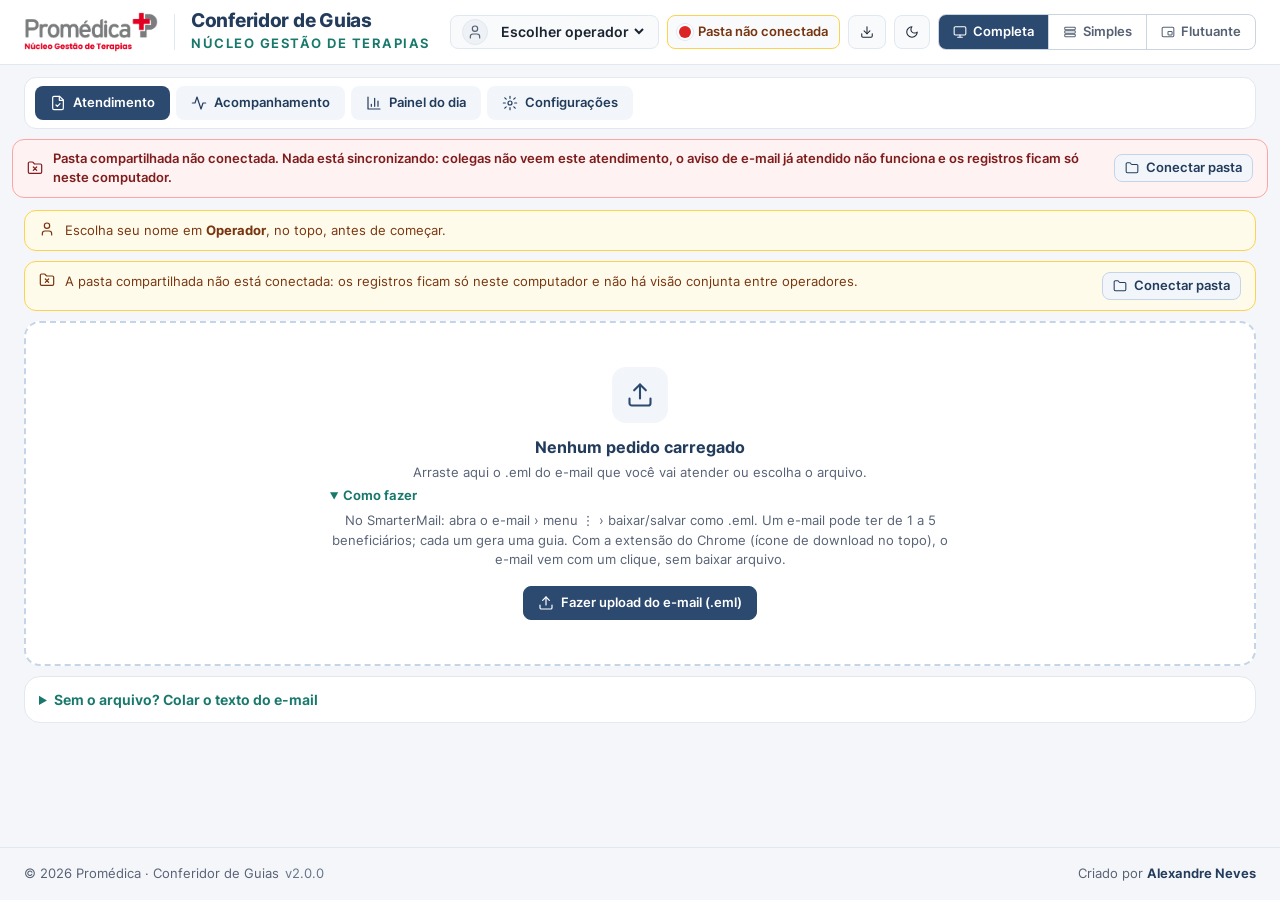
==== commit 665f0ef1: "Extensão 1.2.0: botão mostra Abrindo… e Aberto: NOME; antes do clique informa se o e-mail já está em" ====
--- a/public/index.html
+++ b/public/index.html
@@ -531,6 +531,15 @@
 .orig .ic{width:12px;height:12px}
 .orig-digitado{color:var(--warn-solid)}.orig-aprendido,.orig-regra{color:var(--accent)}
 .aviso-parado{margin-bottom:10px;align-items:center}
+.grid3{display:grid;grid-template-columns:repeat(auto-fit,minmax(300px,1fr));gap:14px;align-items:start}
+.presenca{display:flex;flex-wrap:wrap;gap:8px 18px}
+.pres-op{display:flex;gap:8px;align-items:center}.pres-op b{display:block;font-size:var(--fs-sm)}.pres-op small{display:block;color:var(--text-2);font-size:var(--fs-xs)}
+.trancado-pin{text-align:center;display:grid;gap:8px;justify-items:center;padding:28px}
+.trancado-pin .ic.xl{color:var(--text-3)}
+fieldset.regras-fs{border:0;margin:0;padding:0;min-width:0}fieldset.regras-fs:disabled{opacity:.6}
+.notas-fixas{display:grid;gap:6px;margin-top:10px}
+.nota-fixa{display:flex;gap:8px;align-items:center;padding:8px 12px;border:1px solid var(--info-br);background:var(--info-bg);color:var(--info-fg);border-radius:var(--r-sm);font-size:var(--fs-sm)}
+.nota-fixa .esp{flex:1;min-width:0}
 /* ===== Esqueleto, combobox e dicas ===== */
 @keyframes brilho{0%{background-position:-400px 0}100%{background-position:400px 0}}
 .esq-b{border-radius:6px;background:linear-gradient(90deg,var(--surface-3) 0,var(--surface-2) 50%,var(--surface-3) 100%);background-size:800px 100%;animation:brilho 1.2s linear infinite}
@@ -2269,6 +2278,7 @@
   if (!c) return r;
   const ops = normOperadores(c.operadores); if (ops.length) r.operadores = ops;
   if (Array.isArray(c.clinicas)) r.clinicas = c.clinicas;
+  r.supervisor = c.supervisor && c.supervisor.pinHash && c.supervisor.pinSalt ? { pinHash: String(c.supervisor.pinHash), pinSalt: String(c.supervisor.pinSalt) } : null;
   r.clinicas.forEach(cl => { cl.leitura = normLeitura(cl.leitura); cl.id = cl.id || slug(cl.nome); cl.emails = unicos((cl.emails || []).map(e => String(e).toLowerCase().trim()).filter(Boolean)); cl.codigos = cl.codigos || {}; cl.executante = cl.executante || ''; cl.apelidos = cl.apelidos || ''; cl.cidade = cl.cidade || ''; });
   if (c.modelos) for (const k in c.modelos) {
     if (!MODELOS_PADRAO[k]) continue;           // modelos obsoletos (ex.: "Pedido em anexo") não são mais usados
@@ -2307,9 +2317,10 @@
   return {
     versao: VERSAO, atualizadoEm: agora(), atualizadoPor: operador(),
     operadores: c.operadores.map(o => ({ id: o.id, nome: o.nome, icone: o.icone, corRgb: o.corRgb, corAlfa: o.corAlfa, ...(o.senhaHash ? { senhaHash: o.senhaHash, senhaSalt: o.senhaSalt } : {}) })),
-    clinicas: c.clinicas.map(cl => ({ id: cl.id, nome: cl.nome, cidade: cl.cidade || '', executante: cl.executante || '', emails: cl.emails || [], apelidos: cl.apelidos || '', codigos: cl.codigos || {}, leitura: normLeitura(cl.leitura) })),
+    clinicas: c.clinicas.map(cl => ({ id: cl.id, nome: cl.nome, cidade: cl.cidade || '', executante: cl.executante || '', emails: cl.emails || [], apelidos: cl.apelidos || '', nota: (cl.nota || '').trim(), codigos: cl.codigos || {}, leitura: normLeitura(cl.leitura) })),
     modelos: Object.fromEntries(Object.entries(c.modelos).map(([k, m]) => [k, { nome: m.nome, html: m.html, texto: htmlPlano(m.html), ...(MODELOS_META[k].custom ? { uso: m.uso || '' } : {}) }])),
-    alertas: c.alertas, motivos: c.motivos, glosas: c.glosas || [], obsAuto: c.obsAuto, preferencias: c.preferencias
+    alertas: c.alertas, motivos: c.motivos, glosas: c.glosas || [], obsAuto: c.obsAuto, preferencias: c.preferencias,
+    supervisor: c.supervisor && c.supervisor.pinHash ? { pinHash: c.supervisor.pinHash, pinSalt: c.supervisor.pinSalt } : null
   };
 }
 // Antes de gravar, traz do config.json da pasta os operadores que colegas criaram ou protegeram com senha
@@ -2807,6 +2818,7 @@
 /* ---------- Registro gravado (sem nome, CID ou médico) ---------- */
 function resultadoParaRegistro(g) { const r = g.resultado; if (g.semGuia) return { situacao: 'sem_guia', modelo: g.semGuia }; const gl = glosaDe(g), temGlosa = (r.situacao === 'autorizada' || r.situacao === 'parcial') && gl.resp === 'sim', okI = new Set(itensGlosaveis(g).map(i => i.codigo));
   return { situacao: r.situacao, motivoId: r.motivoId || '', motivoTxt: r.motivoTxt || '', naoAut: r.naoAut, glosaResp: (r.situacao === 'autorizada' || r.situacao === 'parcial') ? gl.resp : null, glosas: temGlosa ? Object.entries(gl.itens).filter(([c]) => okI.has(c)).map(([c, x]) => ({ c, g: x.glosa || '', m: x.motivo || '' })) : [] }; }
+const leituraCorrigida = g => !!(g.itensEditados || ['beneficiario', 'medico', 'cid', 'emissao', 'local'].some(k => ['digitado', 'aprendido'].includes((g.origem || {})[k])) || g.pedido.itens.some(i => ['digitado', 'aprendido'].includes(i.origemCod)));
 function montarRegistro(g, status, extra = {}) {
   const p = g.pedido, cl = clinicaDe(S), A = avaliar(g), op = operadorObj();
   const neg = negadosDe(g).map(x => x.it.codigo);
@@ -2814,7 +2826,7 @@
     id: g.id, atendimentoId: S.atendId, idxGuia: g.idx, totalGuias: S.guias.length, versao: VERSAO,
     messageId: S.email.messageId, recebidoEm: S.email.data, assunto: S.email.assunto, remetente: S.email.remetente.email,
     clinica: cl ? cl.nome : null, clinicaId: cl ? cl.id : null, operador: op ? op.nome : '', operadorId: op ? op.id : null, abertoPor: g.abertoPor || (op ? op.nome : ''), dia: S.dia,
-    abertoEm: g.abertoEm, vista: g.vista, pacienteIni: iniciais(g.pedido.beneficiario || ''), paciente: g.pedido.beneficiario || '', atualizadoEm: agora(), concluidoEm: status === 'concluido' ? agora() : null, status, etapa: g.etapa,
+    abertoEm: g.abertoEm, vista: g.vista, leituraCorrigida: leituraCorrigida(g), pacienteIni: iniciais(g.pedido.beneficiario || ''), paciente: g.pedido.beneficiario || '', atualizadoEm: agora(), concluidoEm: status === 'concluido' ? agora() : null, status, etapa: g.etapa,
     carteira: g.carteiraUsada || p.carteira || null,
     itens: p.itens.map(i => ({ c: i.codigo, q: i.qtd, d: i.desc, dc: descCadastro(cl, i.codigo) ?? null, aut: status === 'concluido' && !g.semGuia ? !neg.includes(i.codigo) : null })),
     guia: g.semGuia ? null : (g.numero || null), resultado: status === 'concluido' ? resultadoParaRegistro(g) : null,
@@ -2939,6 +2951,8 @@
 }
 setInterval(async () => { if (document.hidden || !Vis.simples()) return; try { await Reg.carregar(); pintarProgresso(); } catch (e) { } }, 20000);
 const extInstalada = () => document.documentElement.dataset.conferidorExt || '';
+const EXT_VERSAO = '1.2.0';   // versão da extensão publicada junto com o site
+const extDesatualizada = () => { const v = extInstalada(); if (!v) return false; const a = v.split('.').map(Number), b = EXT_VERSAO.split('.').map(Number); for (let i = 0; i < 3; i++) { if ((a[i] || 0) !== (b[i] || 0)) return (a[i] || 0) < (b[i] || 0); } return false; };
 function renderTopo() {
   const op = operadorObj(), hoje = new Date();
   const dataTxt = aba === 'painel' ? (painelModo === 'mes' ? 'Mês: ' + painelMes.split('-').reverse().join('/') : painelModo === 'semana' ? 'Semana: ' + rotuloSemana(painelSemana) : 'Dia: ' + diaBR(painelDia)) : fmtData(hoje);
@@ -2966,7 +2980,7 @@
     <label class="chip chip-op" style="${op ? estiloOp(op) : ''}" title="Operador (identificação de contexto e registro)">${htmlAvatar(op)}<select id="operador" aria-label="Operador">
       <option value="">Escolher operador</option>${cfg.operadores.map(o => `<option value="${esc(o.id)}" ${op && op.id === o.id ? 'selected' : ''}>${esc(o.nome)}</option>`).join('')}</select></label>
     <button class="chip pasta ${pasta.c}" data-act="pasta" title="${esc(pasta.d)}" aria-label="${esc(pasta.t)}"><span class="luz ${nivel}"></span><span class="txt-fino">${esc(pasta.t)}</span></button>
-    ${extInstalada() ? `<span class="chip pasta ok" title="Extensão do Chrome instalada (v${esc(extInstalada())}): use o botão flutuante no webmail" aria-label="Extensão instalada">${ic('check', 'sm')}${ic('mail', 'sm')}</span>` : `<button class="chip" data-act="baixarExtensao" title="Baixar a extensão do Chrome (abre o e-mail do webmail aqui com um clique)" aria-label="Baixar extensão">${ic('download', 'sm')}</button>`}
+    ${extDesatualizada() ? `<button class="chip pasta alerta" data-act="baixarExtensao" title="A extensão instalada (v${esc(extInstalada())}) é mais antiga que a do site (v${EXT_VERSAO}). Baixe a nova e recarregue em chrome://extensions." aria-label="Atualizar extensão">${ic('download', 'sm')}<span class="txt-fino">Atualizar extensão</span></button>` : extInstalada() ? `<span class="chip pasta ok" title="Extensão do Chrome instalada (v${esc(extInstalada())}): use o botão flutuante no webmail" aria-label="Extensão instalada">${ic('check', 'sm')}${ic('mail', 'sm')}</span>` : `<button class="chip" data-act="baixarExtensao" title="Baixar a extensão do Chrome (abre o e-mail do webmail aqui com um clique)" aria-label="Baixar extensão">${ic('download', 'sm')}</button>`}
     <button class="chip tema" data-act="alternarTema" title="${escuro ? 'Mudar para o modo claro' : 'Mudar para o modo escuro'}" aria-label="Alternar tema">${ic(escuro ? 'sun' : 'moon', 'sm')}<span class="txt-fino">${escuro ? 'Claro' : 'Escuro'}</span></button>
     ${htmlSeletorVis(false)}`;
   $('#abas').innerHTML = [['atend', 'filecheck', 'Atendimento'], ['quadro', 'activity', 'Acompanhamento'], ['painel', 'chart', 'Painel do dia'], ['config', 'settings', 'Configurações']]
@@ -3108,7 +3122,7 @@
   if (!S) return renderEntrada(app);
   const g = guiaAtiva();
   const alvoId = 'etapa';
-  app.innerHTML = htmlAvisoParado() + htmlBarraGuias() + (S.vista === 1 ? '' : htmlPassos(g)) + `<div id="${alvoId}"></div>`;
+  app.innerHTML = htmlAvisoParado() + htmlBarraGuias() + (S.vista === 1 ? '' : htmlPassos(g) + htmlNotasFixas(g)) + `<div id="${alvoId}"></div>`;
   const alvo = $('#' + alvoId);
   if (S.vista === 1) renderVisao(alvo); else if (g.status === 'concluido' && S.vista === 4) renderConcluida(alvo, g);
   else if (S.vista === 2) renderPedido(alvo, g); else if (S.vista === 3) renderGuia(alvo, g); else renderFinal(alvo, g);
@@ -3293,7 +3307,7 @@
     <div class="col-fixa">${htmlEmailCard()}</div>
     <div class="stack">
       <div class="card">
-        <div class="card-h"><h2>Dados do pedido${S.guias.length > 1 ? ` — guia ${g.idx + 1}` : ''}</h2><span class="esp"></span>${cl ? htmlClinica(cl) : ''}${tagParam(g.param)}</div>
+        <div class="card-h"><h2>Dados do pedido${S.guias.length > 1 ? ` — guia ${g.idx + 1}` : ''}</h2><span class="esp"></span>${cl ? htmlClinica(cl) : ''}${tagParam(g.param)}${Notas.de(g.carteiraUsada || p.carteira) ? '' : `<button class="btn sm ghost" data-act="notaBenef" title="Recado que aparece sempre que esta carteira for atendida">${ic('message', 'sm')}Nota do beneficiário</button>`}</div>
         <div class="form-grid">
           <div data-mcampo="benef"><label class="lbl mk" for="f-benef">Beneficiário ${origemDe(g, 'beneficiario')}</label><input type="text" id="f-benef" data-campo="beneficiario" value="${esc(p.beneficiario)}"></div>
           <div data-mcampo="cart"><label class="lbl mk">Carteira informada no e-mail</label><div style="min-height:34px;display:flex;align-items:center" class="num">${esc(p.carteiraBruta || '—')}</div></div>
@@ -3578,6 +3592,7 @@
         ${htmlEditor({ id: 'edResp', valor: html, minAltura: 240 })}
         <div class="acoes"><button class="btn pri" data-act="copiarResp" ${guiaOk ? '' : 'disabled'} title="${guiaOk ? 'Copia texto formatado, para colar no e-mail' : 'Informe o número da guia'}">${ic('copy')}Copiar com formatação</button>
           <button class="btn line" data-act="copiarRespSimples" ${guiaOk ? '' : 'disabled'}>${ic('copy')}Copiar texto simples</button>
+          ${extInstalada() ? `<button class="btn line" data-act="responderWebmail" ${guiaOk ? '' : 'disabled'} title="Leva a resposta para o webmail: lá ela é colada no corpo da resposta com um clique. O envio continua sendo feito por você no webmail.">${ic('send')}Responder no webmail</button>` : ''}
           ${(g.respEdit != null || g.respExtras.length) ? `<button class="btn sm ghost" data-act="resetResp">${ic('undo', 'sm')}Refazer do modelo</button>` : ''}
           ${g.copiados.resp ? `<span class="tag ok">${ic('check', 'sm')}Resposta copiada</span>` : ''}</div>`}
       </div>
@@ -3781,6 +3796,25 @@
 }
 /* Esqueleto de carregamento (no lugar de "Carregando…") */
 const htmlEsqueleto = (linhas = 6, cartoes = 0) => `<div class="esq" aria-busy="true" aria-label="Carregando">${cartoes ? `<div class="esq-kpis">${'<div class="esq-b esq-kpi"></div>'.repeat(cartoes)}</div>` : ''}<div class="card">${'<div class="esq-b esq-linha"></div>'.repeat(linhas)}</div></div>`;
+/* Tempo médio por operador e por clínica, leitura do e-mail sem correção por clínica e clínicas que mais geram correção */
+function htmlTempoQualidade(concl) {
+  const fmtMin = l => { const c = l.filter(r => r.duracaoSeg); return c.length ? (c.reduce((s, r) => s + r.duracaoSeg, 0) / c.length / 60).toFixed(1).replace('.', ',') + ' min' : '—'; };
+  const grupo = (chave, nome) => { const m = new Map(); concl.forEach(r => { const k = chave(r); if (!m.has(k)) m.set(k, { nome: nome(r), regs: [] }); m.get(k).regs.push(r); }); return [...m.values()].sort((a, b) => b.regs.length - a.regs.length); };
+  const semCorr = l => { const c = l.filter(r => r.leituraCorrigida != null); if (!c.length) return '<span class="muted">—</span>'; const pc = Math.round(100 * c.filter(r => !r.leituraCorrigida).length / c.length); return `<span class="tag ${pc >= 90 ? 'ok' : pc >= 70 ? 'warn' : 'bad'}">${pc}%</span> <span class="muted">de ${c.length}</span>`; };
+  const porOp = grupo(r => r.operadorId || r.operador || '?', r => r.operador || 'Operador');
+  const porCl = grupo(r => r.clinicaId || r.clinica || 'sem', r => r.clinica || 'Clínica não identificada');
+  const apr = new Map(); Apr.lista.forEach(x => { const k = x.clinica || x.clinicaId || '—'; const o = apr.get(k) || { n: 0, campos: {} }; o.n += x.n || 1; o.campos[x.campo] = (o.campos[x.campo] || 0) + (x.n || 1); apr.set(k, o); });
+  const topApr = [...apr.entries()].sort((a, b) => b[1].n - a[1].n).slice(0, 8);
+  const CAMPO_N = { codigo: 'código', quantidade: 'quantidade', medico: 'médico', crm: 'CRM', cid: 'CID', local: 'local', emissao: 'data', paciente: 'nome (print)', ident: 'carteira (print)', registro: 'CRM (print)', guia: 'nº da guia (print)', item: 'item (print)' };
+  const tab = (cab, linhas) => `<div class="tabela-scroll"><table class="t"><thead><tr>${cab.map(c => `<th>${c}</th>`).join('')}</tr></thead><tbody>${linhas || `<tr><td colspan="${cab.length}" class="muted">Sem dados no período.</td></tr>`}</tbody></table></div>`;
+  return `<div class="card"><div class="card-h"><h2>Tempo e qualidade</h2></div>
+    <div class="grid3">
+      <div><h3 style="margin-top:0">Por operador</h3>${tab(['Operador', 'Guias', 'Tempo médio'], porOp.map(x => `<tr><td>${esc(x.nome)}</td><td class="c num">${x.regs.length}</td><td class="c num">${fmtMin(x.regs)}</td></tr>`).join(''))}</div>
+      <div><h3 style="margin-top:0">Por clínica</h3>${tab(['Clínica', 'Guias', 'Tempo médio', 'E-mail lido sem correção'], porCl.map(x => `<tr><td>${esc(x.nome)}</td><td class="c num">${x.regs.length}</td><td class="c num">${fmtMin(x.regs)}</td><td class="c">${semCorr(x.regs)}</td></tr>`).join(''))}</div>
+      <div><h3 style="margin-top:0">Clínicas que mais geram correção</h3>${tab(['Clínica', 'Correções', 'Mais corrigido'], topApr.map(([k, o]) => { const c = Object.entries(o.campos).sort((a, b) => b[1] - a[1])[0]; return `<tr><td>${esc(k)}</td><td class="c num">${o.n}</td><td>${esc(CAMPO_N[c[0]] || c[0])}</td></tr>`; }).join(''))}<p class="dica" style="margin-top:6px">Todas as correções guardadas em Configurações › Aprendizado.</p></div>
+    </div>
+    <p class="dica" style="margin:8px 0 0">“E-mail lido sem correção”: guias em que ninguém precisou corrigir à mão nome, médico, CID, data, local ou serviços (conta só os atendimentos registrados a partir desta versão). Abaixo de 70%, vale criar uma regra de leitura para a clínica.</p></div>`;
+}
 async function renderPainel(app) {
   app.innerHTML = htmlEsqueleto(8, 3);
   const mes = painelModo === 'mes', sem = painelModo === 'semana', longo = mes || sem;
@@ -3816,6 +3850,7 @@
   </div>
   <div class="card"><div class="card-h"><h2>Guias por clínica</h2></div>
     ${Object.values(porClinica).sort((a, b) => b.n - a.n).map(x => { const cl = cfg.clinicas.find(c => c.id === x.id); return `<div class="barra-clinica idc ${cl ? corClinica(cl) : ''}"><div>${htmlClinica(cl, x.nome)}</div><div class="trilho"><i style="width:${Math.round(x.n / maxC * 100)}%"></i></div><b class="num">${x.n}</b></div>`; }).join('') || '<p class="muted">Sem registros neste período.</p>'}</div>
+  ${htmlTempoQualidade(concl)}
   <div class="card">
     <div class="card-h"><h2>Guias do ${per} (${lista.length}${lista.length !== regs.length ? ' de ' + regs.length : ''})</h2></div>
     <div class="filtros" style="margin-bottom:12px">
@@ -3923,7 +3958,8 @@
     [4, 'Anexando e-mail', 'mail', 'Finalizar: observação e resposta (etapa 4)']
   ];
   const col = r => { const v = r.vista || r.etapa || 2; return v <= 2 ? 2 : v >= 4 ? 4 : 3; };
-  app.innerHTML = htmlAuditar() + `<div class="card"><div class="card-h"><h2>Guias em andamento hoje</h2><span class="tag ${lista.length ? 'info' : 'ok'}">${ic(lista.length ? 'clip' : 'check', 'sm')}${lista.length ? pl(lista.length, 'guia', 'guias') : 'Nada em andamento'}</span><span class="esp"></span><span class="muted" style="font-size:var(--fs-sm)">${diaBR(hoje)}</span><button class="btn sm line" data-act="atualizarQuadro">${ic('refresh', 'sm')}Atualizar lista</button></div>
+  await Presenca.bater(); await Presenca.ler();
+  app.innerHTML = htmlPresenca() + htmlAuditar() + `<div class="card"><div class="card-h"><h2>Guias em andamento hoje</h2><span class="tag ${lista.length ? 'info' : 'ok'}">${ic(lista.length ? 'clip' : 'check', 'sm')}${lista.length ? pl(lista.length, 'guia', 'guias') : 'Nada em andamento'}</span><span class="esp"></span><span class="muted" style="font-size:var(--fs-sm)">${diaBR(hoje)}</span><button class="btn sm line" data-act="atualizarQuadro">${ic('refresh', 'sm')}Atualizar lista</button></div>
     <p class="dica" style="margin:0">Beneficiário × clínica de cada guia aberta, na etapa em que está.${lim ? ` Some da lista após ${lim} min sem movimento.` : ''}</p></div>
   <div class="quadro">${cols.map(([n, t, i, d]) => { const its = lista.filter(r => col(r) === n);
     return `<section class="col-q"><h3>${ic(i)}${t} <span class="tag">${its.length}</span></h3><p class="dica" style="margin:-6px 0 10px">${d}</p>
@@ -4021,10 +4057,40 @@
     }
   }
 }
+/* ---------- PIN do supervisor: regras de leitura, alertas e modelos ---------- */
+const Pin = {
+  ate: 0,
+  definido() { return !!(cfg.supervisor && cfg.supervisor.pinHash); },
+  liberado() { return !this.definido() || Date.now() < this.ate; },
+  async confere(pin) { const s = cfg.supervisor; return !!(s && s.pinHash) && (await Senha.hash(pin, s.pinSalt)) === s.pinHash; },
+  liberar() { this.ate = Date.now() + 15 * 60000; }
+};
+const SECOES_PIN = ['modelos', 'obs', 'obsauto', 'alertas'];
+const htmlTrancado = oque => `<div class="card trancado-pin">${ic('lock', 'xl')}<h2>Seção protegida pelo PIN do supervisor</h2><p class="dica">${oque}</p>
+  <div class="linha-flex" style="justify-content:center"><input type="password" id="pinIn" inputmode="numeric" maxlength="12" placeholder="PIN" data-enter="pinLiberar" style="width:160px" autocomplete="off" aria-label="PIN do supervisor"><button class="btn pri" data-act="pinLiberar">${ic('lock', 'sm')}Liberar</button></div>
+  <p class="dica" style="margin-top:8px">Fica liberado por 15 minutos neste computador.</p></div>`;
+function pedirPin(depois) {
+  abrirModal({ titulo: 'PIN do supervisor', sub: 'Necessário para mudar regras, alertas e modelos', icone: 'lock', tamanho: 'p',
+    corpo: `<label class="lbl" for="pinModal">PIN</label><input type="password" id="pinModal" inputmode="numeric" maxlength="12" autocomplete="off" data-enter="pinModalOk">`,
+    rodape: `<span style="flex:1"></span><button class="btn" data-act="fecharModal">Cancelar</button><button class="btn pri" data-act="pinModalOk">${ic('lock', 'sm')}Liberar</button>` });
+  Pin.depois = depois;
+}
+function cfgPin() {
+  const s = cfgEdit.supervisor, def = !!(s && s.pinHash);
+  return `<div class="card">${cabSecao('PIN do supervisor', 'Protege as regras de leitura das clínicas, os alertas, os modelos de texto, a importação de configurações e o “Virar regra” do Aprendizado. Os operadores continuam atendendo normalmente.')}
+    ${!def ? `<div class="form-grid" style="max-width:520px"><div><label class="lbl" for="pinNovo">Novo PIN (4 a 12 dígitos)</label><input type="password" id="pinNovo" inputmode="numeric" maxlength="12" autocomplete="new-password"></div><div><label class="lbl" for="pinConf">Repita o PIN</label><input type="password" id="pinConf" inputmode="numeric" maxlength="12" autocomplete="new-password"></div></div>
+      <div class="acoes"><button class="btn pri" data-act="pinDefinir">${ic('lock', 'sm')}Definir PIN</button></div>`
+    : !Pin.liberado() ? `<p style="margin:0 0 8px">${ic('lock', 'sm')} PIN definido. Libere para trocar ou remover.</p><button class="btn" data-act="pinPedir">${ic('lock', 'sm')}Liberar com o PIN</button>`
+    : `<p style="margin:0 0 8px">${ic('check', 'sm')} PIN definido e liberado neste computador (até ${fmtHora(new Date(Pin.ate))}).</p>
+      <div class="form-grid" style="max-width:520px"><div><label class="lbl" for="pinNovo">Novo PIN</label><input type="password" id="pinNovo" inputmode="numeric" maxlength="12" autocomplete="new-password"></div><div><label class="lbl" for="pinConf">Repita o novo PIN</label><input type="password" id="pinConf" inputmode="numeric" maxlength="12" autocomplete="new-password"></div></div>
+      <div class="acoes"><button class="btn" data-act="pinDefinir">${ic('lock', 'sm')}Trocar PIN</button><button class="btn dng" data-act="pinRemover">${ic('trash', 'sm')}Remover PIN</button><button class="btn ghost" data-act="pinTrancar">Trancar agora</button></div>`}
+  </div>`;
+}
 function htmlCfgSecao() {
+  if (SECOES_PIN.includes(cfgSecao) && !Pin.liberado()) return htmlTrancado('Alertas, modelos de texto e observações automáticas só podem ser alterados pelo supervisor.');
   switch (cfgSecao) {
     case 'aparencia': return cfgAparencia();
-    case 'perfil': return cfgPerfil();
+    case 'perfil': return cfgPerfil() + cfgPin();
     case 'clinicas': return cfgClinicas();
     case 'modelos': return cfgModelos('modelos', k => MODELOS_META[k].destino === 'email', 'Modelos de e-mail', 'Textos das respostas enviadas às clínicas. Aceitam negrito, itálico, cor, listas e campos dinâmicos.');
     case 'obs': return cfgModelos('obs', k => ['observacao', 'obs_parametrizado'].includes(k), 'Modelo de observação da guia', 'Textos do campo de observação da guia no sistema oficial. São copiados como texto simples.');
@@ -4032,7 +4098,7 @@
     case 'param': return cfgParam();
     case 'alertas': return cfgAlertas();
     case 'export': return cfgExport();
-    case 'prefs': return cfgPrefs();
+    case 'prefs': return cfgPrefs() + htmlArmazenamento();
     case 'info': return cfgInfo();
     case 'testes': return cfgTestes();
     case 'aprendizado': return cfgAprendizado();
@@ -4090,18 +4156,20 @@
       <div><label class="lbl" for="cl-cidade">Cidade</label><input type="text" id="cl-cidade" data-cfg="${P}.cidade" value="${esc(cl.cidade)}"></div>
       <div style="grid-column:1/-1"><label class="lbl" for="cl-exec">Credenciado executante no sistema</label><input type="text" id="cl-exec" data-cfg="${P}.executante" value="${esc(cl.executante)}" placeholder="Não informado"></div>
       <div style="grid-column:1/-1"><label class="lbl" for="cl-apel">Apelidos usados no assunto</label><input type="text" id="cl-apel" data-cfg="${P}.apelidos" value="${esc(cl.apelidos)}" placeholder="Ex.: Criar, MRA"></div>
+      <div style="grid-column:1/-1"><label class="lbl" for="cl-nota">Nota fixa da clínica (aparece em todo atendimento dela)</label><textarea id="cl-nota" rows="2" data-cfg="${P}.nota" placeholder="Ex.: sempre manda o CID sem ponto; confirmar quantidade por telefone">${esc(cl.nota || '')}</textarea></div>
     </div>
     <h3>E-mails do remetente</h3>
     <div class="chips-e">${cl.emails.map((e, j) => `<span class="chip-e">${esc(e)}<button data-act="clRemEmail" data-i="${i}" data-j="${j}" aria-label="Remover ${esc(e)}" title="Remover">${ic('x', 'sm')}</button></span>`).join('') || '<span class="muted" style="font-size:var(--fs-sm)">Nenhum e-mail cadastrado. Ao receber um pedido de remetente desconhecido, é possível vincular o e-mail à clínica na hora.</span>'}</div>
     <div class="linha-flex"><input type="email" id="novoEmail" placeholder="contato@clinica.com.br" style="flex:1;min-width:200px;width:auto" aria-label="Novo e-mail" data-enter="clAddEmail" data-i="${i}"><button class="btn line" data-act="clAddEmail" data-i="${i}">${ic('plus', 'sm')}Adicionar e-mail</button></div>
     <h3 style="margin-top:20px">Regras de leitura do e-mail</h3>
     <p class="dica">Use quando a clínica repete o mesmo erro no e-mail. As regras valem só para os e-mails desta clínica, e cada ajuste aparece como alerta para o operador conferir. Para ver o efeito, salve e use Configurações › Testar leitura.</p>
-    <div class="regras-cl">
+    ${Pin.liberado() ? '' : `<div class="aviso-simples" style="margin-bottom:8px">${ic('lock', 'sm')}<div>Regras protegidas pelo PIN do supervisor. <button class="btn link" data-act="pinPedir">Liberar</button></div></div>`}
+    <fieldset class="regras-fs" ${Pin.liberado() ? '' : 'disabled'}><div class="regras-cl">
       <div><label class="lbl" for="cl-qtdp">Quantidade quando o e-mail não informar</label><input type="number" min="1" max="99" id="cl-qtdp" data-cfg="${P}.leitura.qtdPadrao" value="${esc(cl.leitura.qtdPadrao)}" placeholder="Vazio: não preencher (bloqueia)" style="max-width:260px"></div>
       <label class="chk"><input type="checkbox" data-cfg="${P}.leitura.completarCodigo" ${cl.leitura.completarCodigo ? 'checked' : ''}><span><b>Código com um dígito a mais ou a menos</b>: corrigir para o código cadastrado desta clínica que só difere nesse dígito (ex.: 5000470 → 50000470). Precisa dos códigos cadastrados abaixo.</span></label>
       <label class="chk"><input type="checkbox" data-cfg="${P}.leitura.qtdColada" ${cl.leitura.qtdColada ? 'checked' : ''}><span><b>Quantidade colada no CRM</b>: número de 5 dígitos começando com 1 logo depois do serviço e seguido de hífen é quantidade 1 + CRM (ex.: "PSICOLOGIA 19700-" = 1 + CRM 9700). Com 6 dígitos ("119741") isso já é automático.</span></label>
       <div><label class="lbl" for="cl-trocas">Códigos que a clínica escreve errado (um por linha: escrito = certo)</label><textarea id="cl-trocas" rows="3" class="num" data-cfg="${P}.leitura.trocas" placeholder="5000470 = 50000470">${esc(cl.leitura.trocas)}</textarea></div>
-    </div>
+    </div></fieldset>
     <div class="card-h" style="margin-top:20px"><h3 style="margin:0">Códigos e descrições (${cl._lista.filter(x => x.c).length})</h3><span class="esp"></span>
       <button class="btn sm line" data-act="codImportar" data-i="${i}">${ic('upload', 'sm')}Colar lista</button><button class="btn sm line" data-act="codSugerir" data-i="${i}" title="Lista códigos de atendimentos concluídos que ainda não estão no cadastro, para você escolher quais adicionar">${ic('search', 'sm')}Sugerir a partir de atendimentos</button><button class="btn sm pri" data-act="codAdd" data-i="${i}">${ic('plus', 'sm')}Adicionar código</button></div>
     ${cl._lista.length ? `<div class="busca" style="margin-bottom:8px"><span class="sr"><label for="buscaCod">Buscar código</label></span>${ic('search', 'sm')}<input type="search" id="buscaCod" placeholder="Filtrar por código ou descrição" data-filtro="cod"></div>
@@ -4196,6 +4264,39 @@
     <h3>Itens</h3>${Object.entries(OBS_AUTO).filter(([, v]) => v.itens).map(linha).join('')}
     <h3>Campos da guia</h3>${Object.entries(OBS_AUTO).filter(([, v]) => !v.itens).map(linha).join('')}
     <div class="acoes"><button class="btn line" data-act="obsAutoRestaurar">${ic('undo', 'sm')}Restaurar padrões</button></div></div>`;
+}
+/* ---------- Tamanho da pasta "auditoria" e limpeza dos prints antigos (o texto fica) ---------- */
+let AUD_TAM = null;
+const fmtBytes = b => b >= 1048576 ? (b / 1048576).toFixed(1).replace('.', ',') + ' MB' : Math.max(1, Math.round(b / 1024)) + ' KB';
+async function medirAuditoria() {
+  const meses = [];
+  for (const [m, hm] of await Pasta.listar(['auditoria'])) {
+    if (hm.kind !== 'directory') continue; let n = 0, bytes = 0;
+    for (const [nome, h] of await Pasta.listar(['auditoria', m])) { if (!nome.endsWith('.json')) continue; try { bytes += (await h.getFile()).size; n++; } catch (er) { } }
+    meses.push({ m, n, bytes });
+  }
+  meses.sort((a, b) => (a.m < b.m ? 1 : -1));
+  return { total: meses.reduce((s, x) => s + x.bytes, 0), n: meses.reduce((s, x) => s + x.n, 0), meses, em: agora() };
+}
+function semImagens(a) {
+  const p = a && a.prints; if (!p) return false; let mudou = false;
+  (p.imagens || []).forEach(x => { if (x.img) { x.img = ''; mudou = true; } });
+  (p.checks || []).forEach(c => { if (c.recorte) { c.recorte = ''; mudou = true; } });
+  (p.itens || []).forEach(l => { if (l.recorte) { l.recorte = ''; mudou = true; } });
+  if (mudou) a.printsApagadosEm = agora();
+  return mudou;
+}
+function htmlArmazenamento() {
+  const T = AUD_TAM, pz = LS.get('audPrazo', 6);
+  return `<div class="card">${cabSecao('Histórico detalhado (pasta “auditoria”)', 'Fica separado dos registros: apagar prints daqui não mexe no Painel nem nos registros. O texto do histórico (lido, ignorado, linha do tempo) continua.')}
+    ${!Pasta.ok ? '<p class="muted">Conecte a pasta compartilhada para medir e limpar.</p>' : `
+    <div class="acoes" style="margin-top:0"><button class="btn line" data-act="audMedir">${ic('search', 'sm')}Calcular tamanho</button>
+      ${T ? `<span class="tag info">${fmtBytes(T.total)} em ${pl(T.n, 'guia', 'guias')}</span><span class="dica" style="margin:0">medido às ${fmtHora(T.em)}</span>` : ''}</div>
+    ${T && T.meses.length ? `<div class="tabela-scroll" style="max-height:240px;margin-top:8px"><table class="t"><thead><tr><th>Mês</th><th>Guias</th><th>Tamanho</th></tr></thead><tbody>${T.meses.map(x => `<tr><td class="c">${x.m.slice(5)}/${x.m.slice(0, 4)}</td><td class="c num">${x.n}</td><td class="c num">${fmtBytes(x.bytes)}</td></tr>`).join('')}</tbody></table></div>` : ''}
+    <div class="linha-flex" style="margin-top:12px"><label for="audPrazo">Apagar as imagens dos prints com mais de</label>
+      <select id="audPrazo" style="width:auto">${[3, 6, 12, 24].map(m => `<option value="${m}" ${pz === m ? 'selected' : ''}>${m} meses</option>`).join('')}</select>
+      <button class="btn dng" data-act="audLimpar">${ic('trash', 'sm')}Apagar prints antigos</button></div>`}
+  </div>`;
 }
 function cfgPrefs() {
   const p = cfgEdit.preferencias;
@@ -4892,7 +4993,7 @@
     <div class="tabela-scroll"><table class="t prints-t"><thead><tr><th>Código</th><th>Qtd. pedido</th><th>Qtd. no sistema</th><th>Imagem</th><th>Resultado</th></tr></thead><tbody>
       ${av.linhas.map(l => `<tr class="r-${l.ign ? 'ign' : l.st}"><td class="num"><b>${esc(l.codigo)}</b></td><td class="num">${l.qPed ?? '—'}</td><td class="num">${l.qSis ?? '—'}${l.stSis ? `<div class="dica">${esc(ST_ROT[l.stSis] || l.stSis)}</div>` : ''}</td><td>${l.img ? `<img class="mini" src="${l.img}" alt="">` : ''}</td><td>${tg(l)}${l.nota && !l.ign ? `<div class="dica">${esc(l.nota)}</div>` : ''}</td></tr>`).join('') || '<tr><td colspan="5" class="muted">Nenhum item lido nos prints.</td></tr>'}
     </tbody></table></div>
-    <div class="acoes"><button class="btn line" data-act="limparPrints">${ic('trash', 'sm')}Limpar prints</button></div>` : '';
+    <div class="acoes"><button class="btn line" data-act="limparPrints">${ic('trash', 'sm')}Limpar prints</button><span class="esp"></span><button class="btn ghost" data-act="relatarGuia">${ic('help', 'sm')}Relatar problema na leitura</button></div>` : '';
   return `<div class="card" id="cartaoPrints">
     <div class="card-h"><h2>Conferência pelos prints do sistema</h2>${tag}<span class="esp"></span><span id="printsEstado"></span></div>
     ${htmlComoFazer('prints', 'Capture ou cole os prints das abas <b>Dados da Guia</b> e <b>Procedimentos</b>.', `<ol><li>No sistema, abra a guia na tela "Liberação de Senhas", aba <b>Dados da Guia</b>.</li><li>Clique em <b>Capturar a janela do sistema</b> (ou tire o print e use <b>Ctrl+V</b> aqui).</li><li>Abra a aba <b>Procedimentos</b> e capture de novo. Se a grade não couber na tela, role até o fim e capture mais uma vez.</li></ol><p>A leitura é feita neste navegador; ${cfg.preferencias.guardarPrints !== false ? 'os prints ficam no histórico da guia (pasta compartilhada).' : 'as imagens não são guardadas.'} O número da guia vai sozinho para a etapa 4.</p>`)}
@@ -4927,19 +5028,35 @@
   uid: m.uid, folder: m.folder, messageId: m.messageId, assunto: m.assunto, fromNome: m.de && m.de.nome, fromEmail: m.de && m.de.email,
   plain: m.plain, html: m.html, data: m.data, datas: m.datas, anexos: m.anexos
 });
+const nomesAtend = () => S ? unicos(S.guias.map(g => nomeCurto(g.pedido.beneficiario)).filter(Boolean)) : [];
 async function abrirDoWebmail(m) {
-  let email; try { email = webmailParaEmail(m); } catch (e) { console.error(e); toast('Não consegui ler o e-mail enviado pelo webmail. Abra o e-mail de novo no webmail e clique em "Abrir no conferidor".', 'bad'); return; }
-  if (!operador()) { toast('Escolha o operador no topo da página e clique de novo em "Abrir no conferidor".', 'bad'); return; }
-  if (S && S.email && S.email.messageId === email.messageId) { toast('Esse e-mail já está aberto aqui.'); return; }
-  if (S && !confirm('Há um atendimento aberto. Abrir o e-mail do webmail no lugar dele?\n(o atendimento atual continua salvo como em andamento)')) return;
+  let email; try { email = webmailParaEmail(m); } catch (e) { console.error(e); toast('Não consegui ler o e-mail enviado pelo webmail. Abra o e-mail de novo no webmail e clique em "Abrir no conferidor".', 'bad'); return { ok: false, motivo: 'Não consegui ler este e-mail.' }; }
+  if (!operador()) { toast('Escolha o operador no topo da página e clique de novo em "Abrir no conferidor".', 'bad'); return { ok: false, motivo: 'Escolha o operador no Conferidor.' }; }
+  if (S && S.email && S.email.messageId === email.messageId) { toast('Esse e-mail já está aberto aqui.'); return { ok: true, nomes: nomesAtend() }; }
+  if (S && !confirm('Há um atendimento aberto. Abrir o e-mail do webmail no lugar dele?\n(o atendimento atual continua salvo como em andamento)')) return { ok: false, motivo: 'O atendimento aberto foi mantido.' };
   aba = 'atend';
-  try { await iniciar(email); } catch (e) { console.error(e); toast('Não consegui abrir esse e-mail: ' + e.message, 'bad'); }
+  try { await iniciar(email); } catch (e) { console.error(e); toast('Não consegui abrir esse e-mail: ' + e.message, 'bad'); return { ok: false, motivo: e.message }; }
+  return { ok: !!S, nomes: nomesAtend() };
+}
+/* para o botão do webmail: este e-mail já está em atendimento ou já foi atendido? */
+async function statusWebmail(m) {
+  let id; try { id = webmailParaEmail(m).messageId; } catch (e) { return { info: null }; }
+  if (S && S.email && S.email.messageId === id) return { info: { nivel: 'info', texto: 'Já está aberto no Conferidor.' } };
+  try { await Reg.carregar(); } catch (e) { }
+  const rs = Reg.cache.filter(r => r.messageId === id && !r.tipo).sort((a, b) => (carimboReg(a) < carimboReg(b) ? 1 : -1));
+  const r = rs[0]; if (!r) return { info: null };
+  if (r.status === 'concluido') return { info: { nivel: 'ok', texto: `Já atendido por ${r.operador || 'operador'} em ${fmtDH(r.concluidoEm || r.atualizadoEm)}${r.guia ? ' · guia ' + r.guia : ''}` } };
+  if (r.status === 'em_andamento') return { info: { nivel: 'warn', texto: `Em atendimento ${r.operador === operador() ? 'por você' : 'agora por ' + (r.operador || 'outro operador')} desde ${fmtHora(r.abertoEm || r.atualizadoEm)}` } };
+  return { info: { nivel: 'info', texto: `${STATUS[r.status] || r.status} por ${r.operador || 'operador'} em ${fmtDH(r.atualizadoEm)}` } };
 }
 window.addEventListener('message', ev => {
   const d = ev.data;
   if (ev.source !== window || ev.origin !== location.origin || !d) return;
   if (d.__conferidorExt === 'instalada') { render(); return; }
-  if (d.__conferidorExt === 'webmail' && d.msg) { if (Abas.pausada) Abas.assumir(); abrirDoWebmail(d.msg); }
+  const responder = r => { if (d.pid) window.postMessage({ __conferidorPagina: 'resposta', pid: d.pid, ...r }, location.origin); };
+  if (d.__conferidorExt === 'webmail' && d.msg) { if (Abas.pausada) Abas.assumir(); abrirDoWebmail(d.msg).then(responder, () => responder({ ok: false })); }
+  if (d.__conferidorExt === 'status' && d.msg) statusWebmail(d.msg).then(responder, () => responder({ info: null }));
+  if (d.__conferidorExt === 'respostaEntregue') toast(d.ok ? 'Resposta enviada ao webmail: lá, clique em Responder, no corpo do texto e no botão "Colar resposta".' : 'Não consegui levar a resposta ao webmail: ' + (d.motivo || 'tente de novo.'), d.ok ? '' : 'bad');
 });
 async function iniciar(email) {
   await Reg.carregarTudo(); await Param.carregar();
@@ -5002,7 +5119,7 @@
     if (!Pasta.suportado) { toast('Use o Google Chrome ou o Edge para acessar a pasta compartilhada.', 'bad'); return; }
     try {
       if (Pasta.handle && !Pasta.ok) await Pasta.reautorizar(); else await Pasta.conectar();
-      await carregarConfig(); await Param.carregar(); await Reg.carregar(); await Apr.carregar(); cfgEdit = null; cfgDirty = false; render();
+      await carregarConfig(); await Param.carregar(); await Reg.carregar(); await Apr.carregar(); await Notas.carregar(); cfgEdit = null; cfgDirty = false; render();
       Reg.conferirLocais().catch(() => { });
       toast(Pasta.ok ? 'Pasta conectada.' : 'Permissão não concedida.', Pasta.ok ? '' : 'bad');
     } catch (e) { if (e.name !== 'AbortError') toast('Não foi possível usar a pasta: ' + e.message, 'bad'); }
@@ -5213,6 +5330,13 @@
     if (!r) { toast('Não foi possível copiar: clique em qualquer lugar da página e tente de novo.', 'bad'); return; }
     g.copiados.resp = true; persistir(); render(); toast(r === 'rico' ? 'Resposta copiada com formatação.' : 'O navegador só permitiu copiar texto simples (sem formatação).', r === 'rico' ? '' : 'bad');
   },
+  responderWebmail() {
+    const g = guiaAtiva(), html = serializarEditor($('#edResp')), texto = htmlPlano(html);
+    if (/\{[A-Z_]+\}/.test(texto) && !confirm('Ainda há campos sem valor (entre chaves) no texto. Levar mesmo assim?')) return;
+    const quem = nomesAtend(); 
+    window.postMessage({ __conferidorPagina: 'responderWebmail', resposta: { html: htmlParaEmail(html), texto, quem: quem[0] ? quem[0] + (quem.length > 1 ? ` e mais ${quem.length - 1}` : '') : '', assunto: S.email.assunto || '' } }, location.origin);
+    g.copiados.resp = true; evento(g, 'regra', 'Resposta levada ao webmail pela extensão'); persistir(); render();
+  },
   async copiarRespSimples() {
     const g = guiaAtiva(), texto = htmlPlano(serializarEditor($('#edResp')));
     if (/\{[A-Z_]+\}/.test(texto) && !confirm('Ainda há campos sem valor (entre chaves) no texto. Copiar mesmo assim?')) return;
@@ -5308,6 +5432,57 @@
     g.conf = g.conf || {}; g.conf[k] = on; const al = situacaoGuia(g).A.find(a => a.key === k);
     evento(g, 'conferido', `${on ? 'Conferido' : 'Desmarcado'}: ${al ? al.texto : k}`); persistir(); render();
   },
+  async pinLiberar() { const v = ($('#pinIn') || {}).value || ''; if (await Pin.confere(v)) { Pin.liberar(); render(); toast('Liberado por 15 minutos.'); } else { toast('PIN incorreto.', 'bad'); const i = $('#pinIn'); if (i) i.select(); } },
+  async pinModalOk() { const v = ($('#pinModal') || {}).value || ''; if (await Pin.confere(v)) { Pin.liberar(); fecharModal(true); const d = Pin.depois; Pin.depois = null; render(); toast('Liberado por 15 minutos.'); if (d) d(); } else { toast('PIN incorreto.', 'bad'); $('#pinModal').select(); } },
+  pinPedir() { pedirPin(null); },
+  pinTrancar() { Pin.ate = 0; render(); },
+  async pinDefinir() {
+    const a = ($('#pinNovo') || {}).value || '', b = ($('#pinConf') || {}).value || '';
+    if (!/^\d{4,12}$/.test(a)) { toast('O PIN deve ter de 4 a 12 dígitos.', 'bad'); return; }
+    if (a !== b) { toast('A confirmação não confere com o PIN.', 'bad'); return; }
+    const sal = Senha.novoSal(); cfgEdit.supervisor = { pinHash: await Senha.hash(a, sal), pinSalt: sal }; Pin.liberar(); marcarSujo(); render();
+    toast('PIN pronto. Clique em Salvar configurações para gravar.');
+  },
+  pinRemover() { if (!Pin.liberado()) return; cfgEdit.supervisor = null; marcarSujo(); render(); toast('PIN removido. Clique em Salvar configurações para gravar.'); },
+  async audMedir(b) { if (b) b.classList.add('carregando'); AUD_TAM = await medirAuditoria(); render(); },
+  async audLimpar() {
+    if (!Pin.liberado()) { pedirPin(() => acoes.audLimpar()); return; }
+    const meses = Number(($('#audPrazo') || {}).value || 6); LS.set('audPrazo', meses);
+    const lim = new Date(); lim.setMonth(lim.getMonth() - meses); const limM = isoDia(lim).slice(0, 7);
+    if (!(await confirmar({ titulo: 'Apagar prints antigos', texto: `Apagar as imagens dos prints das guias anteriores a <b>${limM.slice(5)}/${limM.slice(0, 4)}</b>? O texto do histórico (lido, ignorado, linha do tempo) continua. As imagens não podem ser recuperadas.`, ok: 'Apagar imagens', icone: 'trash' }))) return;
+    let n = 0, livres = 0;
+    for (const [m, hm] of await Pasta.listar(['auditoria'])) {
+      if (hm.kind !== 'directory' || m >= limM) continue;
+      for (const [nome, h] of await Pasta.listar(['auditoria', m])) {
+        if (!nome.endsWith('.json')) continue;
+        try { const f = await h.getFile(), a = JSON.parse(await f.text()); if (semImagens(a)) { await Pasta.gravar(['auditoria', m], nome, a); n++; livres += f.size - JSON.stringify(a, null, 1).length; } } catch (er) { }
+      }
+    }
+    AUD_TAM = null; render(); toast(n ? `Imagens apagadas de ${pl(n, 'guia', 'guias')} (cerca de ${fmtBytes(Math.max(0, livres))} liberados).` : 'Nenhuma imagem antiga para apagar.');
+  },
+  relatarGuia() { const g = guiaAtiva(); if (g) abrirRelato({ g }); },
+  async relatarHist(b) { const r = Reg.todos[b.dataset.id] || Reg.cache.find(x => x.id === b.dataset.id); if (!r) return; const a = await Aud.ler(r); const g = S && S.guias.find(x => x.id === r.id); abrirRelato({ r, a, g }); },
+  async relatoOk() {
+    const al = M && M.alvo; if (!al) return;
+    const nota = ($('#relNota') || {}).value || '', imagens = !!($('#relImg') || {}).checked;
+    const rel = montarRelato({ ...al, nota: nota.trim(), imagens });
+    const nome = `relato-${(al.r && al.r.guia) || (al.g && al.g.numero) || 'guia'}-${isoDia(new Date())}-${Date.now().toString(36).slice(-4)}.json`;
+    baixar(nome, JSON.stringify(rel, null, 1), 'application/json');
+    if (Pasta.ok) { try { await Pasta.gravar(['relatos', isoDia(new Date()).slice(0, 7)], nome, rel); } catch (er) { } }
+    fecharModal(true); toast('Arquivo baixado' + (Pasta.ok ? ' (cópia na pasta “relatos”).' : '.') + ' Envie para o suporte do Conferidor.');
+  },
+  notaBenef() {
+    const g = guiaAtiva(); if (!g) return; const cart = g.carteiraUsada || g.pedido.carteira;
+    if (!normCart(cart || '')) { toast('Informe a carteira usada antes de criar a nota.', 'bad'); return; }
+    const n = Notas.de(cart);
+    abrirModal({ titulo: 'Nota fixa do beneficiário', sub: `Carteira ${normCart(cart)}`, icone: 'message', tamanho: 'p',
+      corpo: `<label class="lbl" for="notaTxt">Aparece sempre que esta carteira for atendida, para todos os operadores. Deixe vazio para remover.</label><textarea id="notaTxt" rows="3" autofocus placeholder="Ex.: dependente do titular 413100003537300EQ; clínica costuma mandar o nome abreviado">${esc(n ? n.texto : '')}</textarea>`,
+      rodape: `<span style="flex:1"></span><button class="btn" data-act="fecharModal">Cancelar</button><button class="btn pri" data-act="notaBenefOk">${ic('check', 'sm')}Salvar nota</button>` });
+  },
+  async notaBenefOk() {
+    const g = guiaAtiva(), cart = g.carteiraUsada || g.pedido.carteira, t = ($('#notaTxt') || {}).value || '';
+    if (await Notas.salvar(cart, t)) { evento(g, 'regra', t.trim() ? 'Nota fixa do beneficiário: ' + t.trim() : 'Nota fixa do beneficiário removida'); fecharModal(true); persistir(); render(); toast(t.trim() ? 'Nota salva.' : 'Nota removida.'); }
+  },
   okParado() { if (S) { S.vistaDesde = agora(); S.avisoParado = null; persistir(); render(); } },
   verAlertas() { const el = $('.painel-al'); if (!el) return; el.scrollIntoView({ behavior: 'smooth', block: 'center' }); el.classList.remove('piscar'); void el.offsetWidth; el.classList.add('piscar'); },
   sortear() {
@@ -5323,6 +5498,8 @@
     if (cfgErros.length) { await render(); window.scrollTo(0, 0); toast(`${pl(cfgErros.length, 'problema encontrado', 'problemas encontrados')}. Nada foi salvo.`, 'bad'); return; }
     try {
       await mesclarOperadoresDaPasta(cfgEdit);
+      if (!Pin.liberado() || (Pin.definido() && JSON.stringify(cfgEdit.supervisor || null) !== JSON.stringify(cfg.supervisor || null) && !Pin.liberado())) cfgEdit.supervisor = cfg.supervisor || null;   // sem PIN, o PIN salvo não muda
+      if (Pasta.ok && !Pin.liberado()) { const p = await Pasta.ler([], 'config.json'); if (p && p.supervisor && p.supervisor.pinHash) cfgEdit.supervisor = p.supervisor; }
       await salvarConfig(cfgEdit); iniciarCfgEdit(); await render();
       toast('Configurações salvas' + (Pasta.ok ? ' na pasta compartilhada.' : ' neste computador.'));
     } catch (e) { toast('Erro ao salvar: ' + e.message, 'bad'); }
@@ -5532,6 +5709,7 @@
   if (t.id === 'painelDia' || t.id === 'painelMes' || t.id === 'painelSemana') { acoes.atualizarPainel(); return; }
   if (t.id === 'impCfg') {
     const f = t.files[0]; if (!f) return;
+    if (!Pin.liberado()) { t.value = ''; toast('Importar configurações exige o PIN do supervisor.', 'bad'); pedirPin(null); return; }
     try { const novo = mesclarConfig(configPadrao(), JSON.parse(await f.text())); const keep = cfgEdit; cfgEdit = novo; cfgEdit.clinicas.forEach(cl => { cl._lista = Object.entries(cl.codigos || {}).map(([c, d]) => ({ c, d })).sort((a, b) => a.c < b.c ? -1 : 1); }); cfgDirty = true; render(); toast('Importado como rascunho. Confira e clique em Salvar configurações.'); } catch (err) { toast('Arquivo inválido: não é um config.json do sistema.', 'bad'); }
     return;
   }
@@ -6095,7 +6273,7 @@
       ${P.checks.map(c => `<tr><td>${esc(c.campo)}</td><td class="num">${esc(c.pedido)}</td><td class="num"><b>${esc(c.lido || '—')}</b></td><td>${c.recorte ? `<img class="mini" src="${c.recorte}" alt="">` : ''}</td><td>${tagSit(c.resultado)}${c.nota && !c.ignorado ? `<div class="dica">${esc(c.nota)}</div>` : ''}${ign(c.ignorado)}</td></tr>`).join('')}
       ${P.itens.map(l => `<tr><td>Item ${esc(l.codigo)}</td><td class="num">${l.qtdPedido ?? '—'}</td><td class="num"><b>${l.qtdSistema ?? '—'}</b>${l.status ? ` <span class="muted">${esc(ST_ROT[l.status] || l.status)}</span>` : ''}</td><td>${l.recorte ? `<img class="mini" src="${l.recorte}" alt="">` : ''}</td><td>${tagSit(l.resultado)}${l.nota && !l.ignorado ? `<div class="dica">${esc(l.nota)}</div>` : ''}${ign(l.ignorado)}</td></tr>`).join('')}
       </tbody></table></div>
-      ${P.imagens && P.imagens.length ? `<h3 style="margin-top:12px">Prints enviados (${P.imagens.length})</h3><div class="prints-hist">${P.imagens.map(x => `<figure><figcaption>${esc(x.tipo === 'guia' ? 'Dados da Guia' : x.tipo === 'proc' ? 'Procedimentos' : 'Print')} · ${fmtHora(x.em)}</figcaption><a href="${x.img}" target="_blank" rel="noopener" title="Abrir em tamanho real"><img src="${x.img}" alt="Print enviado"></a></figure>`).join('')}</div>` : '<p class="dica">Os prints não foram guardados (opção desligada em Preferências).</p>'}`
+      ${P.imagens && P.imagens.length ? `<h3 style="margin-top:12px">Prints enviados (${P.imagens.length})</h3>${a.printsApagadosEm ? `<p class="dica">As imagens foram apagadas em ${fmtData(a.printsApagadosEm)} pelo prazo de guarda; o texto lido continua aqui.</p>` : ''}<div class="prints-hist">${P.imagens.filter(x => x.img).map(x => `<figure><figcaption>${esc(x.tipo === 'guia' ? 'Dados da Guia' : x.tipo === 'proc' ? 'Procedimentos' : 'Print')} · ${fmtHora(x.em)}</figcaption><a href="${x.img}" target="_blank" rel="noopener" title="Abrir em tamanho real"><img src="${x.img}" alt="Print enviado"></a></figure>`).join('')}</div>` : '<p class="dica">Os prints não foram guardados (opção desligada em Preferências).</p>'}`
       : (r.conferencia && r.conferencia.prints ? `<p class="dica">${r.conferencia.prints.ok ? 'Conferido pelos prints' : 'Prints com divergência'} em ${fmtDH(r.conferencia.prints.em)}</p>${(r.conferencia.prints.divergencias || []).map(d => `<div class="dica">• ${esc(d)}</div>`).join('')}` : a && a.cega ? `<p class="dica">Conferência manual (cega): ${a.cega.ok ? 'concluída' : 'não concluída'}, ${pl(a.cega.tentativas, 'tentativa', 'tentativas')}.</p>` : '<p class="dica">Sem conferência pelos prints.</p>')}
     ${a && a.eventos && a.eventos.length ? `<h3 style="margin-top:16px">Linha do tempo (${pl(a.eventos.filter(e => EV_CORRECAO.includes(e.tipo)).length, 'correção', 'correções')} e aceites)</h3><div class="linha-tempo">${a.eventos.map(e => `<div class="ev ${EV_CORRECAO.includes(e.tipo) ? 'corr' : ''}"><span class="num">${fmtHora(e.em)}</span><b>${esc(EV_ROT[e.tipo] || e.tipo)}</b><span>${esc(e.texto)}${e.op ? ` <span class="muted">· ${esc(e.op)}</span>` : ''}</span></div>`).join('')}</div>` : ''}
     ${a && a.copiados.length ? `<h3 style="margin-top:16px">Copiado para o sistema</h3><div class="tabela-scroll"><table class="t"><thead><tr><th>Campo</th><th>Valor copiado</th></tr></thead><tbody>${a.copiados.map(c => `<tr><td>${esc(c.campo)}</td><td class="num">${esc(c.valor)}</td></tr>`).join('')}</tbody></table></div>` : ''}
@@ -6103,11 +6281,36 @@
     ${(a ? a.alertas : [...(r.bloqueios || []).map(t => ({ modo: 'bloqueio', texto: t })), ...(r.alertas || []).map(x => ({ modo: x.m, texto: x.t, conferido: x.c }))]).map(x => `<div class="dica">• <b>${esc(TAG_MODO[x.modo] ? TAG_MODO[x.modo][2] : x.modo)}:</b> ${esc(x.texto)}${x.conferido ? ' <span class="tag ok">conferido</span>' : ''}</div>`).join('') || '<p class="dica">Nenhum alerta.</p>'}
     ${a && (a.resultado.obsAdicionais || a.resultado.motivo || a.resultado.semGuia) ? `<h3 style="margin-top:16px">Resposta</h3><dl class="email-meta">${linha('Sem guia', esc(a.resultado.semGuia))}${linha('Motivo', esc(a.resultado.motivo))}${linha('Observações adicionais', `<span style="white-space:pre-wrap">${esc(a.resultado.obsAdicionais)}</span>`)}</dl>` : ''}`;
 }
+/* ---------- Relatar problema: junta leitura dos prints, imagens, correções e histórico num arquivo ---------- */
+function montarRelato({ g, r, a, nota, imagens }) {
+  const mem = g ? PRINTS_MEM.get(g.id) : null;
+  let guia = a || null; if (!guia && g) { try { guia = Aud.montar(g, g.status); } catch (er) { guia = null; } }
+  guia = guia ? JSON.parse(JSON.stringify(guia)) : null;
+  if (guia && !imagens) semImagens(guia);
+  const campo = c => ({ valor: c.valor, incerto: !!c.incerto, origem: c.origem || '', variantes: c.var || null, ...(imagens && c.crop ? { recorte: c.crop } : {}) });
+  return {
+    tipo: 'relato-conferidor', versaoApp: VERSAO, em: agora(), operador: operador(), navegador: navigator.userAgent, tela: `${screen.width}×${screen.height} (zoom ${Math.round(devicePixelRatio * 100)}%)`,
+    oQueAconteceu: nota, registro: r ? { id: r.id, guia: r.guia, dia: r.dia, clinica: r.clinica, status: r.status } : null,
+    sistemaDosPrints: mem ? mem.sistema : null,
+    leituras: mem ? mem.leituras.map(l => ({ aba: l.tipo, layout: l.layout || null, diag: l.diag || null,
+      campos: l.campos ? Object.fromEntries(Object.entries(l.campos).map(([k, c]) => [k, campo(c || {})])) : null,
+      itens: l.itens ? l.itens.map(i => ({ codigo: i.codigo, qtd: i.qtd, status: i.st || '', variantesCodigo: i.varCod || null, variantesQtd: i.varQtd || null, ...(imagens && i.img ? { recorte: i.img } : {}) })) : null })) : [],
+    historico: guia
+  };
+}
+function abrirRelato(alvo) {
+  M = { tipo: 'relato', alvo };
+  abrirModal({ titulo: 'Relatar problema', sub: 'Gera um arquivo para enviar ao suporte do Conferidor', icone: 'help', tamanho: 'p',
+    corpo: `<label class="lbl" for="relNota">O que aconteceu? (ex.: “leu a carteira com um 1 a mais”, “não achou o código 50000616”)</label><textarea id="relNota" rows="4" autofocus></textarea>
+      <label class="chk" style="margin-top:10px"><input type="checkbox" id="relImg" checked><span>Incluir as imagens dos prints e os recortes (ajuda a corrigir a leitura)</span></label>
+      <p class="dica" style="margin-top:10px">${ic('lock', 'sm')} O arquivo tem dados do beneficiário (nome, carteira, pedido). Envie só por canal interno da Promédica.</p>`,
+    rodape: `<span style="flex:1"></span><button class="btn" data-act="fecharModal">Cancelar</button><button class="btn pri" data-act="relatoOk">${ic('download', 'sm')}Baixar arquivo</button>` });
+}
 async function abrirHistoricoGuia(id) {
   const r = Reg.todos[id] || Reg.cache.find(x => x.id === id); if (!r) { toast('Registro não encontrado: ele pode ter sido excluído. Atualize a lista e tente de novo.', 'bad'); return; }
   const a = await Aud.ler(r);
   abrirModal({ lateral: true, titulo: 'Histórico da guia', sub: `${r.paciente || r.pacienteIni || 'Beneficiário'} · ${r.guia || 'sem número'}`, icone: 'eye', tamanho: 'g', corpo: htmlHistoricoGuia(r, a),
-    rodape: `<span style="flex:1"></span><button class="btn" data-act="fecharModal">Fechar</button>` });
+    rodape: `<button class="btn line" data-act="relatarHist" data-id="${esc(r.id)}">${ic('help', 'sm')}Relatar problema</button><span style="flex:1"></span><button class="btn" data-act="fecharModal">Fechar</button>` });
 }
 /* ---------- Auditar (aba Ações): busca em todos os registros ---------- */
 let AUD_BUSCA = { q: '', res: null, buscando: false };
@@ -6368,6 +6571,7 @@
 }
 Object.assign(acoes, {
   aprRegra(b) {
+    if (!Pin.liberado()) { pedirPin(() => acoes.aprRegra(b)); return; }
     const e = Apr.lista.find(y => Apr.chave(y) === b.dataset.k), cl = e && cfgEdit.clinicas.find(c => c.id === e.clinicaId); if (!e || !cl) return;
     if (regraSugerida(e) === 'troca') { const t = (cl.leitura.trocas || '').trim(); cl.leitura.trocas = (t ? t + '\n' : '') + `${e.lido} = ${e.correto}`; }
     else cl.leitura.qtdPadrao = Number(e.correto);
@@ -6508,6 +6712,56 @@
   if (b.dataset.mact === 'capturar') capturarJanela(); else if (b.dataset.mact === 'colar') acoes.colarPrint();
 });
 
+/* ---------- Quem está com o Conferidor aberto agora (batimento na pasta a cada minuto) ---------- */
+const Presenca = {
+  lista: [],
+  async bater() {
+    const op = operadorObj(); if (!Pasta.ok || !op || Abas.pausada) return;
+    try { await Pasta.gravar(['presenca'], slug(op.id || op.nome) + '.json', { operador: op.nome, operadorId: op.id, em: agora(), etapa: S ? S.vista : 0, atendendo: !!S, visivel: !document.hidden }); } catch (e) { }
+  },
+  async ler() {
+    if (!Pasta.ok) { this.lista = []; return []; }
+    const out = [];
+    for (const [n, h] of await Pasta.listar(['presenca'])) { if (!n.endsWith('.json')) continue; try { const d = JSON.parse(await (await h.getFile()).text()); if (Date.now() - new Date(d.em) < 3 * 60000) out.push(d); } catch (e) { } }
+    this.lista = out.sort((a, b) => (a.operador || '').localeCompare(b.operador || '')); return this.lista;
+  }
+};
+setInterval(() => Presenca.bater(), 60000);
+document.addEventListener('visibilitychange', () => { if (!document.hidden) Presenca.bater(); });
+function htmlPresenca() {
+  if (!Pasta.ok) return `<div class="card"><div class="card-h"><h2>Com o Conferidor aberto agora</h2></div><p class="muted" style="margin:0">Conecte a pasta compartilhada para ver quem está on-line.</p></div>`;
+  const L = Presenca.lista;
+  return `<div class="card"><div class="card-h"><h2>Com o Conferidor aberto agora</h2><span class="tag ${L.length ? 'ok' : ''}">${pl(L.length, 'pessoa', 'pessoas')}</span></div>
+    <div class="presenca">${L.map(d => { const o = cfg.operadores.find(x => x.id === d.operadorId); const min = Math.max(0, Math.round((Date.now() - new Date(d.em)) / 60000));
+      return `<div class="pres-op">${htmlAvatar(o)}<div><b>${esc(d.operador)}</b><small>${d.atendendo ? `em atendimento · etapa ${d.etapa}` : 'sem atendimento aberto'}${d.visivel === false ? ' · em outra janela' : ''} · ${min < 1 ? 'agora' : 'há ' + min + ' min'}</small></div></div>`; }).join('') || '<p class="muted" style="margin:0">Ninguém além de você, no momento.</p>'}</div></div>`;
+}
+
+/* ---------- Notas fixas do beneficiário (por carteira), na pasta "notas" ---------- */
+const Notas = {
+  itens: {},
+  juntar(a, b) { const o = { ...(a || {}) }; Object.entries(b || {}).forEach(([k, v]) => { if (!o[k] || (v.em || '') > (o[k].em || '')) o[k] = v; }); return o; },
+  async carregar() {
+    const loc = LS.get('notasBenef', null); let it = (loc && loc.itens) || {};
+    if (Pasta.ok) { const p = await Pasta.ler(['notas'], 'beneficiarios.json'); if (p) it = this.juntar(p.itens, it); }
+    this.itens = it; LS.set('notasBenef', { atualizadoEm: agora(), itens: it });
+  },
+  de(cart) { const k = normCart(cart || ''); const n = k && this.itens[k]; return n && n.texto ? n : null; },
+  async salvar(cart, texto) {
+    const k = normCart(cart || ''); if (!k) return false;
+    await this.carregar(); this.itens[k] = { texto: texto.trim(), por: operador(), em: agora() };   // texto vazio = removida (fica a marca para não voltar)
+    const doc = { atualizadoEm: agora(), itens: this.itens }; LS.set('notasBenef', doc);
+    if (Pasta.ok) { try { await Pasta.gravar(['notas'], 'beneficiarios.json', doc); } catch (er) { toast('A nota ficou só neste computador: não consegui gravar na pasta.', 'bad'); } }
+    return true;
+  }
+};
+function htmlNotasFixas(g) {
+  const cl = clinicaDe(S), nc = cl && (cl.nota || '').trim(), cart = g.carteiraUsada || g.pedido.carteira, nb = Notas.de(cart);
+  const linhas = [];
+  if (nc) linhas.push(`<div class="nota-fixa">${ic('building', 'sm')}<div class="esp"><b>Nota da clínica ${esc(cl.nome)}:</b> ${esc(nc)}</div></div>`);
+  if (nb) linhas.push(`<div class="nota-fixa">${ic('user', 'sm')}<div class="esp"><b>Nota do beneficiário:</b> ${esc(nb.texto)} <span class="muted">— ${esc(nb.por || '')}, ${fmtData(nb.em)}</span></div><button class="btn sm ghost" data-act="notaBenef">${ic('edit', 'sm')}Editar</button></div>`);
+  return linhas.length ? `<div class="notas-fixas">${linhas.join('')}</div>` : '';
+}
+
 /* ---------- Lembrete de atendimento parado na mesma etapa ---------- */
 function htmlAvisoParado() {
   if (!S || !S.avisoParado) return '';
@@ -6568,7 +6822,9 @@
   await Param.carregar();
   await Reg.carregar();
   Reg.conferirLocais().catch(() => { });
+  Presenca.bater();
   await Apr.carregar();
+  await Notas.carregar();
   S = LS.get('atual', null);
   if (S && S.v !== 2) S = null;
   render();
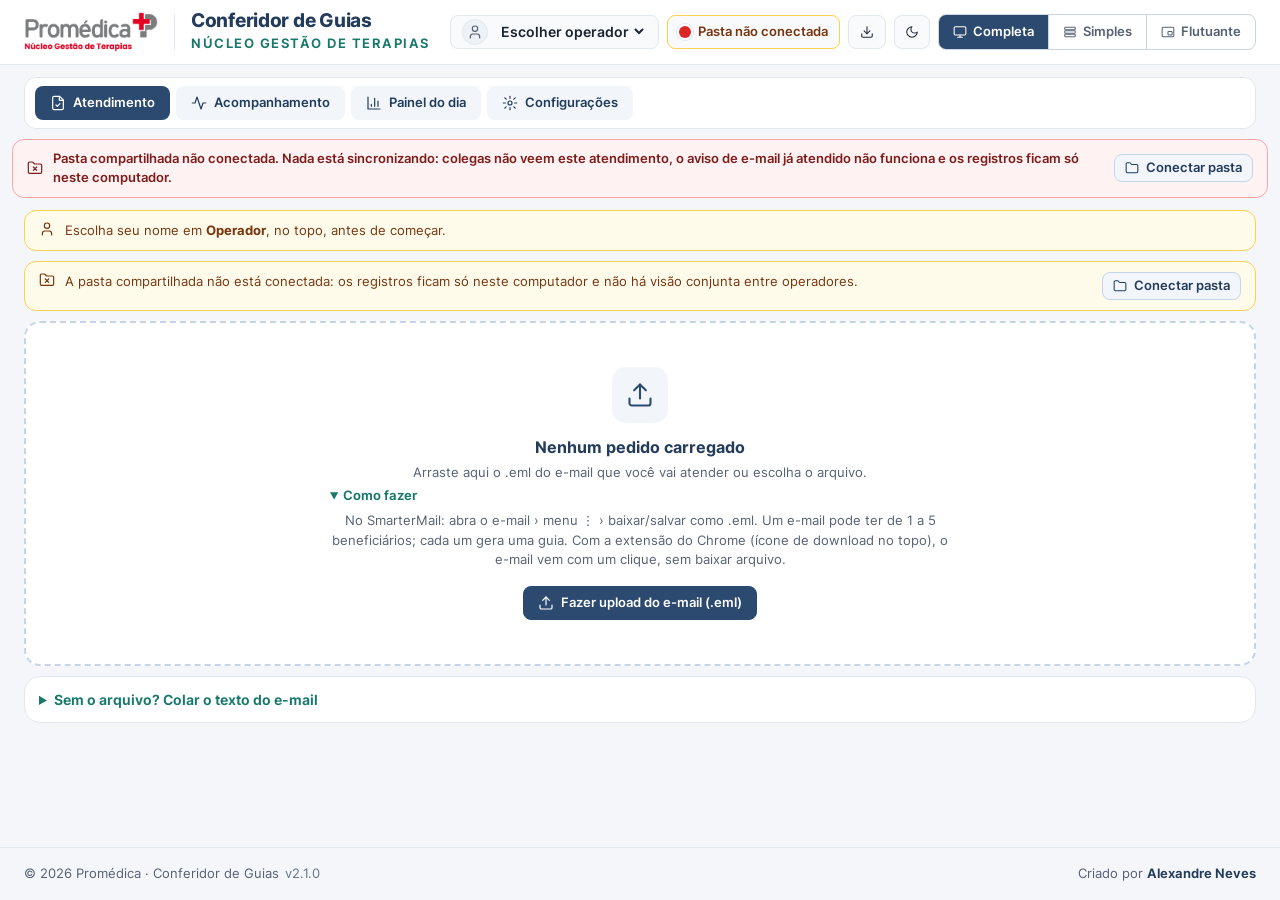
==== commit a34018e5: "Código separado em arquivos: index.html só monta a página, visual em css/app.css e código em js/ (10" ====
--- a/public/index.html
+++ b/public/index.html
@@ -20,717 +20,7 @@
   } catch (e) { }
 })();
 </script>
-<style>
-@font-face{font-family:"Inter";font-style:normal;font-weight:100 900;font-display:swap;src:url("fonts/inter-latin-wght-normal.woff2") format("woff2-variations"),url("fonts/inter-latin-wght-normal.woff2") format("woff2")}
-:root{
-  /* Tipografia */
-  --font-sans:"Inter","Segoe UI Variable Text","Segoe UI",system-ui,-apple-system,"Helvetica Neue",Arial,sans-serif;
-  --fs-xs:12.5px; --fs-sm:13px; --fs-md:14px; --fs-lg:16px; --fs-xl:19px; --fs-2xl:22px;
-  --lh:1.5;
-  /* Espaçamento e forma */
-  --r-sm:8px; --r:12px; --r-lg:16px; --h-ctl:34px; --h-sm:28px;
-  /* Marca (paleta Promédica) */
-  --brand-50:#f2f6fb; --brand-100:#e1eaf4; --brand-200:#c5d5e8; --brand-300:#9bb6d5; --brand-400:#6a90bd; --brand-500:#4872a4;
-  --brand-600:#375b88; --brand-700:#2c4a70; --brand-800:#233c5c; --brand-900:#1e3350; --brand-950:#13223a;
-  --accent-50:#effaf8; --accent-100:#d3f0ea; --accent-200:#a7e0d5; --accent-300:#6fc9b9; --accent-400:#3aae9c; --accent-500:#1f9282;
-  --accent-600:#17786b; --accent-700:#155f56; --accent-800:#144d47; --accent-900:#12403b;
-  /* Tokens semânticos (tema claro) */
-  --bg:#f4f6f9; --surface:#ffffff; --surface-2:#f8fafc; --surface-3:#eef2f7;
-  --border:#e2e8f0; --border-strong:#cbd5e1; --grid:#d5dde8;
-  --text:#1c2431; --text-2:#566174; --text-3:#64748b;
-  --primary:#2c4a70; --primary-hover:#233c5c; --primary-press:#1e3350; --on-primary:#ffffff;
-  --soft:#f2f6fb; --soft-2:#e1eaf4; --soft-br:#c5d5e8; --soft-fg:#233c5c;
-  --accent:#17786b; --accent-bg:#effaf8; --accent-br:#a7e0d5; --accent-fg:#155f56;
-  --focus:#1f9282; --field:#ffffff; --th:#eef2f7; --on-th:#334155; --shadow:none;
-  --ok-bg:#ecfdf5; --ok-fg:#166534; --ok-br:#86efac; --ok-solid:#16a34a;
-  --warn-bg:#fffbeb; --warn-fg:#78350f; --warn-br:#fcd34d; --warn-solid:#d97706;
-  --bad-bg:#fef2f2; --bad-fg:#7f1d1d; --bad-br:#fca5a5; --bad-solid:#dc2626;
-  --obs-bg:#f1f5f9; --obs-fg:#334155; --obs-br:#cbd5e1; --obs-solid:#64748b;
-  --info-bg:#f2f6fb; --info-fg:#233c5c; --info-br:#c5d5e8; --info-solid:#4872a4;
-  --neu-bg:#f1f5f9; --neu-fg:#334155; --neu-br:#e2e8f0;
-  --mark-ok:#bbf7d0; --mark-warn:#fde68a; --mark-cart:#dbeafe; --mark-benef:#fce7f3; --mark-med:#e0e7ff; --mark-cid:#ffedd5; --mark-data:#ccfbf1;
-  --overlay:rgba(8,15,30,.62);
-  color-scheme:light;
-}
-:root[data-theme=dark]{
-  --bg:#0e1420; --surface:#151c2a; --surface-2:#1a2333; --surface-3:#212c40;
-  --border:#2a3550; --border-strong:#3a4966; --grid:#3d4b68;
-  --text:#e7ebf3; --text-2:#a6b1c4; --text-3:#7f8ba0;
-  --primary:#3d6cab; --primary-hover:#4a7bbd; --primary-press:#355f9a; --on-primary:#ffffff;
-  --soft:#1b2a42; --soft-2:#243652; --soft-br:#37507a; --soft-fg:#d3e2f6;
-  --accent:#3aae9c; --accent-bg:#11302d; --accent-br:#1f5e55; --accent-fg:#8fe0d2;
-  --focus:#4cc2ae; --field:#111826; --th:#212c40; --on-th:#cbd5e1; --shadow:none;
-  --ok-bg:#10301f; --ok-fg:#86efac; --ok-br:#1f6b3a; --ok-solid:#22c55e;
-  --warn-bg:#32280a; --warn-fg:#fcd34d; --warn-br:#7a5c0a; --warn-solid:#f59e0b;
-  --bad-bg:#3a1515; --bad-fg:#fca5a5; --bad-br:#7f2a2a; --bad-solid:#ef4444;
-  --obs-bg:#212c40; --obs-fg:#cbd5e1; --obs-br:#3a4966; --obs-solid:#94a3b8;
-  --info-bg:#1b2a42; --info-fg:#d3e2f6; --info-br:#37507a; --info-solid:#6a90bd;
-  --neu-bg:#212c40; --neu-fg:#cbd5e1; --neu-br:#3a4966;
-  --mark-ok:#14532d; --mark-warn:#5b4410; --mark-cart:#1e3a6e; --mark-benef:#5b2140; --mark-med:#2e3470; --mark-cid:#5a3412; --mark-data:#134e48;
-  --overlay:rgba(0,0,0,.72);
-  color-scheme:dark;
-}
-/* Cores de identificação (operadores e clínicas). Evitam vermelho e âmbar, reservados a alertas. */
-.idc-0{--c-h:215}.idc-1{--c-h:190}.idc-2{--c-h:172}.idc-3{--c-h:145}.idc-4{--c-h:95}
-.idc-5{--c-h:245}.idc-6{--c-h:272}.idc-7{--c-h:300}.idc-8{--c-h:332}.idc-9{--c-h:24}
-.idc{--c-bg:hsl(var(--c-h) 70% 92%);--c-fg:hsl(var(--c-h) 60% 26%);--c-br:hsl(var(--c-h) 50% 72%);--c-solid:hsl(var(--c-h) 55% 42%)}
-:root[data-theme=dark] .idc{--c-bg:hsl(var(--c-h) 38% 22%);--c-fg:hsl(var(--c-h) 75% 82%);--c-br:hsl(var(--c-h) 35% 40%);--c-solid:hsl(var(--c-h) 60% 62%)}
-
-*{box-sizing:border-box}
-html{-webkit-text-size-adjust:100%}
-html,body{margin:0;background:var(--bg);color:var(--text);font:400 var(--fs-md)/var(--lh) var(--font-sans);font-feature-settings:"cv11","ss01";-webkit-font-smoothing:antialiased}
-body{display:flex;flex-direction:column;min-height:100vh}
-button,input,select,textarea{font:inherit;color:inherit}
-h1,h2,h3,h4,p{margin:0}
-.num,.mono{font-variant-numeric:tabular-nums;font-feature-settings:"tnum"}
-.muted{color:var(--text-2)}
-.oculto{display:none!important}
-.sr{position:absolute;width:1px;height:1px;overflow:hidden;clip:rect(0 0 0 0);white-space:nowrap}
-a{color:var(--accent)}
-.wrap{width:100%;max-width:1600px;margin:0 auto;padding:0 12px}
-@media (min-width:640px){.wrap{padding:0 24px}}
-
-/* Ícones */
-.ic{width:16px;height:16px;flex:none;stroke:currentColor;fill:none;stroke-width:1.8;stroke-linecap:round;stroke-linejoin:round}
-.ic.sm{width:14px;height:14px}.ic.lg{width:20px;height:20px}.ic.xl{width:28px;height:28px}
-@keyframes giro{to{transform:rotate(360deg)}}
-
-.aba-pausada{position:fixed;inset:0;z-index:200;background:var(--overlay);display:flex;align-items:center;justify-content:center;padding:16px}
-.aba-pausada-c{background:var(--surface);color:var(--text);border-radius:var(--r-lg);padding:28px;max-width:460px;text-align:center;display:grid;gap:12px;justify-items:center;box-shadow:0 20px 50px rgba(0,0,0,.35)}
-.aba-pausada-c .ic{color:var(--warn-solid)}
-.aba-pausada-c h2{font-size:var(--fs-xl)}
-/* ===== Topo ===== */
-header.topo{background:var(--surface);border-bottom:1px solid var(--border);box-shadow:var(--shadow);position:sticky;top:0;z-index:30}
-.topo-in{display:flex;flex-wrap:wrap;align-items:center;justify-content:space-between;gap:10px 20px;padding-top:10px;padding-bottom:10px}
-.marca{display:flex;align-items:center;min-width:0}
-.marca .logo{height:40px;width:auto;display:block}
-:root[data-theme=dark] .marca .logo{filter:brightness(1.25) contrast(1.05)}
-.marca .div{width:1px;height:36px;background:var(--border);margin:0 16px;display:none}
-@media (min-width:640px){.marca .div{display:block}}
-.marca h1{font-size:var(--fs-xl);font-weight:750;color:var(--soft-fg);letter-spacing:-.015em;line-height:1.2}
-.marca .sub{margin-top:2px;font-size:var(--fs-xs);font-weight:650;text-transform:uppercase;letter-spacing:.12em;color:var(--accent)}
-.topo-acoes{display:flex;flex-wrap:wrap;gap:8px;align-items:center;margin-left:auto}
-.chip{display:inline-flex;align-items:center;gap:7px;min-height:var(--h-ctl);border-radius:var(--r-sm);padding:0 11px;font-size:var(--fs-sm);font-weight:600;background:var(--surface-2);color:var(--text);border:1px solid var(--border);white-space:nowrap;line-height:1}
-.chip.ctx{background:var(--soft);border-color:var(--soft-br);color:var(--soft-fg)}
-button.chip{cursor:pointer}
-button.chip:hover{background:var(--soft-2)}
-button.chip:active{transform:translateY(1px)}
-.chip.chip-op{background:var(--c-bg,var(--surface-2));border-color:var(--c-br,var(--border));color:var(--c-fg,var(--text))}
-.chip select option{color:var(--text);background:var(--surface)}
-.chip select{width:auto;min-width:110px;max-width:170px;border:0;background:transparent;padding:0 2px;font-weight:600;color:inherit;cursor:pointer;min-height:0;box-shadow:none;border-radius:0}
-.chip select:focus{outline:none;box-shadow:none}
-.chip:focus-within,.chip:focus-visible{outline:2px solid var(--focus);outline-offset:1px}
-.chip.pasta{font-weight:600}
-.chip.pasta.ok{background:var(--ok-bg);color:var(--ok-fg);border-color:var(--ok-br)}
-.chip.pasta.alerta{background:var(--surface-2);color:var(--warn-fg);border-color:var(--warn-br)}
-.chip.pasta.alerta .ic{color:var(--warn-solid)}
-:root[data-theme=dark] .chip.pasta.alerta{color:var(--warn-fg)}
-.chip.tema{padding:0 10px}
-.luz{width:12px;height:12px;border-radius:50%;flex:none;box-shadow:0 0 0 2px var(--surface),0 0 0 3px var(--border)}
-.luz.ok{background:#16a34a}.luz.warn{background:#eab308}.luz.bad{background:#dc2626}
-.btn.so{font-size:0;gap:0;padding:0 9px;min-width:var(--h-ctl)}
-.btn.sm.so,.btn.cp{min-width:var(--h-sm);padding:0 8px}
-.btn.so .ic{font-size:var(--fs-sm)}
-.progs{display:none;gap:6px;align-items:center;margin-right:auto;min-width:0}
-body.topo-mini .progs{display:flex}
-.prog{width:32px;height:32px;border-radius:50%;flex:none;display:inline-flex;align-items:center;justify-content:center;position:relative;cursor:help;background:conic-gradient(var(--c-solid,var(--primary)) calc(var(--p,0)*1%),var(--surface-3) 0)}
-.prog::before{content:"";position:absolute;inset:3px;border-radius:50%;background:var(--surface)}
-.prog .pe{position:relative;display:inline-flex;line-height:1}
-.prog .emoji{font-size:17px}.prog .ic{color:var(--text-3)}
-.guia-destaque{margin:4px 0 14px;padding:14px 16px;border:2px solid var(--warn-br);background:var(--warn-bg);border-radius:var(--r)}
-.guia-destaque.ok{border-color:var(--ok-solid);background:var(--ok-bg)}
-.guia-destaque.erro{border-color:var(--bad-solid);background:var(--bad-bg)}
-.guia-destaque .lbl{font-size:var(--fs-md);font-weight:750;display:flex;align-items:center;gap:8px;margin-bottom:8px}
-.guia-destaque input{font-size:28px;font-weight:750;letter-spacing:.09em;height:58px;max-width:420px;width:100%;text-transform:uppercase;font-variant-numeric:tabular-nums}
-.zona-prints{display:flex;align-items:center;justify-content:center;gap:10px;padding:16px;border:2px dashed var(--border-strong);border-radius:var(--r);background:var(--surface-2);color:var(--text-2);cursor:pointer;text-align:center}
-.zona-prints:hover,.zona-prints.sobre{border-color:var(--accent);background:var(--accent-bg);color:var(--accent-fg)}
-table.prints-t td{vertical-align:middle}
-img.mini{display:block;max-width:240px;max-height:34px;image-rendering:auto;border:1px solid var(--border);border-radius:4px;background:#fff}
-.barra-sync{display:flex;align-items:center;gap:10px;flex-wrap:wrap;margin:10px auto 0;max-width:1600px;width:calc(100% - 24px);padding:9px 14px;background:var(--bad-bg);border:1px solid var(--bad-br);color:var(--bad-fg);border-radius:var(--r);font-size:var(--fs-sm);font-weight:600}
-.barra-sync[hidden]{display:none}
-.barra-sync .esp{flex:1 1 220px;min-width:0}
-.chip.mini-btn{padding:0 9px;min-width:var(--h-ctl);justify-content:center}
-/* Topo compacto: só operador, luz da pasta e botão de voltar, na cor do operador */
-body.topo-mini header.topo{background:linear-gradient(var(--c-bg,transparent),var(--c-bg,transparent)),var(--surface);border-bottom-color:var(--c-br,var(--border));box-shadow:none}
-body.topo-mini .marca{display:none}
-body.topo-mini .topo-in{padding-top:3px;padding-bottom:3px;justify-content:flex-end;flex-wrap:nowrap}
-body.topo-mini .topo-acoes{flex-wrap:nowrap;gap:6px}
-body.topo-mini .chip{min-height:28px;padding:0 8px}
-body.topo-mini .chip.mini-btn{min-width:28px;padding:0 6px}
-body.topo-mini .chip.chip-op{background:transparent;border-color:transparent}
-body.topo-mini nav.abas{display:none}
-body.topo-mini .chip select{max-width:46vw}
-.chip .txt-fino{display:inline}
-@media (max-width:560px){
-  .chip .txt-fino,nav.abas button .txt-fino{display:none}
-  .chip.ctx{padding:0 8px}
-  nav.abas{gap:4px;padding:6px}
-  nav.abas button{padding:0 12px;flex:1;justify-content:center}
-  .topo-in{padding-top:6px;padding-bottom:6px;gap:6px 10px}
-  .marca .logo{height:30px}
-  .marca h1{font-size:var(--fs-lg)}
-  .marca .sub{font-size:var(--fs-xs);letter-spacing:.04em}
-  .topo-acoes{gap:5px;width:100%;justify-content:flex-end}
-  .chip select{min-width:80px;max-width:36vw}
-}
-.avatar{display:inline-flex;align-items:center;justify-content:center;flex:none;width:26px;height:26px;border-radius:50%;background:var(--c-bg,var(--surface-3));color:var(--c-fg,var(--text-2));border:1px solid var(--c-br,var(--border))}
-.avatar .emoji{font-size:18px;line-height:1}.avatar.lg .emoji{font-size:29px}.tag .emoji{font-size:15px;line-height:1}.av-op .emoji{font-size:27px;line-height:1}
-.avatar.lg{width:44px;height:44px}.avatar.lg .ic{width:19px;height:19px}
-.sq{display:inline-flex;align-items:center;justify-content:center;flex:none;width:26px;height:26px;border-radius:6px;background:var(--c-bg);color:var(--c-fg);border:1px solid var(--c-br);font-size:var(--fs-xs);font-weight:750;letter-spacing:.02em}
-.sq.lg{width:34px;height:34px;font-size:13px;border-radius:9px}
-
-/* ===== Abas e etapas ===== */
-nav.abas{display:flex;flex-wrap:wrap;gap:6px;padding:8px 10px;margin:12px 0 0;background:var(--surface);border:1px solid var(--border);border-radius:var(--r);box-shadow:var(--shadow)}
-nav.abas button{display:inline-flex;align-items:center;gap:7px;min-height:var(--h-ctl);border:1px solid transparent;background:var(--soft);color:var(--soft-fg);padding:0 14px;border-radius:var(--r-sm);font-size:var(--fs-sm);font-weight:600;cursor:pointer;transition:background .12s}
-nav.abas button:hover{background:var(--soft-2)}
-nav.abas button:active{transform:translateY(1px)}
-nav.abas button.ativo{background:var(--primary);color:var(--on-primary)}
-nav.abas button:focus-visible{outline:2px solid var(--focus);outline-offset:2px}
-main{width:100%;max-width:1600px;margin:0 auto;padding:12px 12px 28px;flex:1}
-@media (min-width:640px){main{padding:12px 24px 28px}}
-main > * + *{margin-top:10px}
-
-.guias-bar{display:flex;gap:8px;overflow-x:auto;padding:2px 2px 6px}
-.guia-tab{display:flex;align-items:center;gap:9px;flex:none;min-width:190px;max-width:290px;text-align:left;border:1px solid var(--border);background:var(--surface);border-radius:var(--r);padding:8px 12px;cursor:pointer;box-shadow:var(--shadow)}
-.guia-tab:hover{border-color:var(--border-strong);background:var(--surface-2)}
-.guia-tab.ativa{border-color:var(--primary);box-shadow:0 0 0 1px var(--primary)}
-.guia-tab .t1{font-size:var(--fs-sm);font-weight:650;line-height:1.25;overflow-wrap:anywhere}
-.guia-tab .t2{font-size:var(--fs-xs);color:var(--text-2)}
-.guia-tab:focus-visible{outline:2px solid var(--focus);outline-offset:2px}
-
-.passos{display:flex;gap:6px;padding:8px;background:var(--surface);border:1px solid var(--border);border-radius:var(--r);box-shadow:var(--shadow);overflow-x:auto}
-.passo{flex:1 0 auto;min-width:46px;display:flex;align-items:center;gap:10px;border:1px solid transparent;background:transparent;border-radius:var(--r-sm);padding:7px 12px;cursor:pointer;text-align:left;color:var(--text-2)}
-@media (min-width:760px){.passo{min-width:170px}}
-.passo .bola{width:26px;height:26px;border-radius:50%;display:inline-flex;align-items:center;justify-content:center;flex:none;font-size:var(--fs-xs);font-weight:700;border:2px solid var(--border-strong);color:var(--text-2);background:var(--surface)}
-.passo .tx{display:none;min-width:0}
-@media (min-width:760px){.passo .tx{display:block}}
-.passo .tx small{display:block;font-size:var(--fs-xs);line-height:1.2}
-.passo .tx b{display:block;font-size:var(--fs-sm);font-weight:650;color:var(--text);line-height:1.3}
-.passo:hover:not(:disabled){background:var(--surface-2)}
-.passo:disabled{cursor:not-allowed;opacity:.55}
-.passo.atual{background:var(--soft);border-color:var(--soft-br)}
-.passo.atual .bola{background:var(--primary);border-color:var(--primary);color:var(--on-primary)}
-.passo.feito .bola{background:var(--ok-solid);border-color:var(--ok-solid);color:#fff}
-.passo.atencao .bola{background:var(--warn-bg);border-color:var(--warn-solid);color:var(--warn-fg)}
-.passo.atencao .tx small{color:var(--warn-fg);font-weight:650}
-.passo:focus-visible{outline:2px solid var(--focus);outline-offset:1px}
-.passo .passo-selo{margin-left:auto;display:none}
-@media (min-width:760px){.passo .passo-selo{display:inline-flex}}
-.passo.atual.atencao .bola{background:var(--warn-bg);border-color:var(--warn-solid);color:var(--warn-fg)}
-
-/* ===== Como fazer / aguardando e-mail ===== */
-.como{margin:0 0 10px}.como .dica{margin:0 0 4px;font-size:var(--fs-sm)}
-.como details > summary{font-size:var(--fs-xs);color:var(--accent);font-weight:650;width:max-content}
-.como-d{font-size:var(--fs-sm);color:var(--text-2);padding:6px 0 0}.como-d ol{margin:0;padding-left:20px}.como-d p{margin:4px 0 0}
-.vazio .como{max-width:620px;margin:0 auto 14px}
-.vazio.aguardando{padding:22px 20px}.vazio.aguardando .ico{width:44px;height:44px;margin-bottom:8px}
-/* ===== Seletor de visualização ===== */
-.seg-vis{align-items:stretch}
-.seg-vis .seg-rot{display:inline-flex;align-items:center;padding:0 10px;font-size:var(--fs-xs);font-weight:650;color:var(--text-2);background:var(--surface-2);border-right:1px solid var(--border-strong)}
-.seg-vis button{padding:5px 11px;min-height:calc(var(--h-ctl) - 2px)}
-.seg-vis button.on{background:var(--primary);color:var(--on-primary)}
-body.topo-mini .seg-vis button{padding:3px 8px;min-height:26px}
-@media (max-width:1499px){.seg-vis .seg-rot{display:none}.chip.tema .txt-fino{display:none}}
-@media (max-width:1100px){.seg-vis .txt-fino{display:none}}
-/* ===== Densidade compacta ===== */
-body.densa{--h-ctl:28px;--h-sm:24px}
-body.densa .card{padding:8px 12px}
-body.densa main > * + *{margin-top:6px}
-body.densa .card + .card{margin-top:6px}
-body.densa .cp-grupo{padding:4px 10px}
-body.densa .cp-linha{padding:2px 0}
-body.densa .cp-grupo + .cp-grupo{margin-top:6px}
-body.densa .t th,body.densa .t td{padding:2px 6px}
-body.densa .passos{padding:4px}
-body.densa .passo{padding:4px 10px}
-body.densa .card-h{margin-bottom:4px}
-body.densa input[type=text],body.densa select{padding:3px 8px}
-body.densa .barra-acao{padding:6px 12px}
-body.densa nav.abas{padding:5px 8px;margin-top:6px}
-body.densa .topo-in{padding-top:5px;padding-bottom:5px}
-body.densa .al{padding:5px 9px}
-/* ===== Barra de ação fixa no rodapé ===== */
-.barra-acao{position:sticky;bottom:0;z-index:15;display:flex;align-items:center;gap:8px 10px;flex-wrap:wrap;margin-top:10px;padding:10px 14px;background:var(--surface);border:1px solid var(--border-strong);border-radius:var(--r);box-shadow:0 -6px 20px rgba(15,23,42,.10)}
-:root[data-theme=dark] .barra-acao{box-shadow:0 -6px 20px rgba(0,0,0,.45)}
-.barra-st{flex:1;min-width:0;display:flex;align-items:center;gap:8px;flex-wrap:wrap;font-size:var(--fs-sm)}
-.barra-msg{color:var(--text-2);min-width:0}
-.acoes-sec{margin-bottom:-4px}
-@keyframes piscar{0%,100%{box-shadow:none}30%{box-shadow:0 0 0 3px var(--warn-solid)}}
-.piscar{animation:piscar 1.2s ease 2}
-.btn.conferi-btn{background:var(--surface);border-color:var(--warn-br);color:var(--warn-fg)}
-.btn.conferi-btn:hover{background:var(--warn-bg)}
-.btn.conferi-btn.on{background:var(--ok-bg);border-color:var(--ok-br);color:var(--ok-fg)}
-/* E-mail fixo ao rolar a coluna da direita (etapa 2) */
-@media (min-width:1001px){.col-fixa{position:sticky;top:76px;align-self:start;max-height:calc(100vh - 160px);overflow:auto;border-radius:var(--r-lg)}body.topo-mini .col-fixa{top:44px;max-height:calc(100vh - 120px)}.col-fixa pre.original{max-height:none}}
-/* ===== Cartões ===== */
-.card{background:var(--surface);border:1px solid var(--border);border-radius:var(--r-lg);padding:12px 14px;box-shadow:var(--shadow)}
-.card + .card{margin-top:10px}
-.card-h{display:flex;align-items:center;flex-wrap:wrap;gap:6px 10px;margin-bottom:8px}
-.card-h h2{font-size:var(--fs-lg);font-weight:700;color:var(--soft-fg);letter-spacing:-.005em}
-.card-h .esp{flex:1}
-.card h3,.sec-t{font-size:var(--fs-md);font-weight:650;color:var(--soft-fg);margin:12px 0 6px}
-.eyebrow{font-size:var(--fs-xs);font-weight:700;text-transform:uppercase;letter-spacing:.08em;color:var(--accent)}
-.dica{color:var(--text-2);font-size:var(--fs-xs);margin:0 0 6px}
-.grid2{display:grid;grid-template-columns:minmax(0,1fr) minmax(0,1.2fr);gap:12px;align-items:start}
-.grid2 > div > .card + .card{margin-top:12px}
-@media (max-width:1000px){.grid2{grid-template-columns:1fr}}
-.stack > * + *{margin-top:10px}
-.linha-flex{display:flex;gap:10px;align-items:center;flex-wrap:wrap}
-.acoes{display:flex;gap:8px;flex-wrap:wrap;align-items:center;margin-top:10px}
-.acoes .esp{flex:1}
-
-/* ===== Botões ===== */
-.btn{display:inline-flex;align-items:center;justify-content:center;gap:7px;min-height:var(--h-ctl);padding:0 14px;border:1px solid var(--soft-br);background:var(--soft);color:var(--soft-fg);border-radius:var(--r-sm);font-size:var(--fs-sm);font-weight:600;line-height:1;cursor:pointer;white-space:nowrap;transition:background .12s,border-color .12s,box-shadow .12s;user-select:none;text-decoration:none}
-.btn:hover{background:var(--soft-2)}
-.btn:active{transform:translateY(1px);filter:brightness(.97)}
-.btn:focus-visible{outline:2px solid var(--focus);outline-offset:2px}
-.btn:disabled,.btn[aria-disabled=true]{opacity:.42;cursor:not-allowed;transform:none;filter:none}
-.btn.pri{background:var(--primary);border-color:var(--primary);color:var(--on-primary)}
-.btn.pri:hover{background:var(--primary-hover);border-color:var(--primary-hover)}
-.btn.pri:active{background:var(--primary-press)}
-.btn.line{background:transparent;border-color:var(--border-strong);color:var(--text)}
-.btn.line:hover{background:var(--surface-3)}
-.btn.ghost{background:transparent;border-color:transparent;color:var(--text-2)}
-.btn.ghost:hover{background:var(--surface-3);color:var(--text)}
-.btn.dng{background:transparent;border-color:var(--border-strong);color:var(--text-2)}
-.btn.dng:hover,.btn.dng:focus-visible{background:var(--bad-bg);border-color:var(--bad-br);color:var(--bad-fg)}
-.btn.cp{background:var(--surface);border-color:var(--border-strong);color:var(--text-2);min-height:var(--h-sm);padding:0 10px;font-size:var(--fs-xs)}
-.btn.cp:hover{background:var(--surface-3);color:var(--text)}
-.btn.cp.copiado{background:var(--ok-bg);border-color:var(--ok-br);color:var(--ok-fg)}
-.cp-campo:has(.btn.cp.copiado) :is(input,select){border-color:var(--ok-br);background:var(--ok-bg)}
-.t td:has(.btn.cp.copiado){background:var(--ok-bg)}
-.btn.link{background:none;border:0;color:var(--accent);padding:0 2px;min-height:var(--h-sm);text-decoration:underline;text-underline-offset:2px;font-weight:600}
-.btn.link:hover{background:none;color:var(--accent-fg)}
-.btn.sm{min-height:var(--h-sm);padding:0 10px;font-size:var(--fs-xs)}
-.btn.ico{padding:0;width:var(--h-ctl)}
-.btn.sm.ico{width:var(--h-sm)}
-.btn.carregando{position:relative;pointer-events:none;color:transparent!important}
-.btn.carregando::after{content:"";position:absolute;width:15px;height:15px;border:2px solid var(--text-2);border-top-color:transparent;border-radius:50%;animation:giro .7s linear infinite}
-.btn.pri.carregando::after{border-color:var(--on-primary);border-top-color:transparent}
-
-/* ===== Campos ===== */
-input[type=text],input[type=number],input[type=date],input[type=search],input[type=email],select,textarea{width:100%;min-height:var(--h-ctl);border:1px solid var(--border-strong);border-radius:var(--r-sm);padding:6px 10px;background:var(--field);color:var(--text);font-size:var(--fs-md)}
-select{padding-right:6px;cursor:pointer}
-textarea{line-height:1.5;resize:vertical;font-size:var(--fs-md)}
-input::placeholder,textarea::placeholder{color:var(--text-3)}
-input:hover:not(:disabled),select:hover:not(:disabled),textarea:hover:not(:disabled){border-color:var(--text-3)}
-input:focus,select:focus,textarea:focus{outline:none;border-color:var(--focus);box-shadow:0 0 0 2px color-mix(in srgb,var(--focus) 30%,transparent)}
-input:disabled,select:disabled,textarea:disabled{opacity:.6;cursor:not-allowed;background:var(--surface-2)}
-input.invalido,select.invalido{border-color:var(--bad-solid);box-shadow:0 0 0 1px var(--bad-solid)}
-input[type=checkbox],input[type=radio]{width:16px;height:16px;min-height:0;accent-color:var(--primary);margin:0;flex:none}
-label.chk{display:flex;gap:9px;align-items:flex-start;cursor:pointer;font-size:var(--fs-md)}
-.lbl{display:block;font-size:var(--fs-xs);font-weight:600;color:var(--text-2);margin-bottom:3px}
-.campo-ajuda{font-size:var(--fs-xs);color:var(--text-2);margin-top:4px}
-.campo-erro{font-size:var(--fs-xs);color:var(--bad-fg);margin-top:4px;display:flex;gap:5px;align-items:center}
-.form-grid{display:grid;grid-template-columns:repeat(auto-fit,minmax(220px,1fr));gap:8px 12px}
-input[type=file]{font-size:var(--fs-sm);color:var(--text-2);max-width:100%}input[type=file]::file-selector-button{border:1px solid var(--soft-br);background:var(--soft);color:var(--soft-fg);border-radius:var(--r-sm);padding:6px 12px;margin-right:10px;font:inherit;font-weight:600;cursor:pointer}input[type=file]::file-selector-button:hover{background:var(--soft-2)}.busca{position:relative}
-.busca .ic{position:absolute;left:10px;top:50%;transform:translateY(-50%);color:var(--text-3);pointer-events:none}
-.busca input{padding-left:32px}
-
-/* Campos de cópia (dados do pedido) */
-.cp-grupo{border:1px solid var(--border);border-radius:var(--r);background:var(--surface-2);padding:8px 12px}
-.cp-grupo + .cp-grupo{margin-top:10px}
-.cp-grupo > .eyebrow{display:block;margin-bottom:8px}
-.cp-linha{display:grid;grid-template-columns:minmax(140px,180px) 1fr;gap:4px 12px;align-items:start;padding:4px 0}
-.cp-linha + .cp-linha{border-top:1px dashed var(--border)}
-@media (max-width:640px){.cp-linha{grid-template-columns:1fr}}
-.cp-linha > .rot{font-size:var(--fs-sm);font-weight:600;color:var(--text);padding-top:7px}
-.cp-linha > .rot small{display:block;font-weight:400;color:var(--text-2);font-size:var(--fs-xs)}
-.cp-campos{display:flex;flex-wrap:wrap;gap:8px}
-.cp-campo{display:flex;align-items:center;gap:6px;flex:1 1 220px;min-width:0}
-.cp-campo.curto{flex:0 1 190px}.cp-campo.mid{flex:0 1 290px}
-.cp-campo .wrapin{flex:1;min-width:0}
-.cp-campo .sub{display:block;font-size:var(--fs-xs);color:var(--text-2);margin-bottom:2px}
-
-/* ===== Estado vazio ===== */
-.vazio{border:2px dashed var(--soft-br);border-radius:var(--r-lg);padding:44px 20px;text-align:center;background:var(--surface);transition:.15s}
-.vazio.sobre{border-color:var(--focus);background:var(--accent-bg)}
-.vazio .ico{width:56px;height:56px;border-radius:14px;background:var(--soft);color:var(--primary);display:inline-flex;align-items:center;justify-content:center;margin-bottom:12px}
-:root[data-theme=dark] .vazio .ico{color:var(--soft-fg)}
-.vazio h2{font-size:var(--fs-lg);font-weight:700;color:var(--soft-fg);margin-bottom:4px}
-.vazio p{color:var(--text-2);font-size:var(--fs-sm);margin:0 auto 16px;max-width:620px}
-
-/* ===== Etiquetas / selos (nunca só cor: sempre texto ou ícone) ===== */
-.tag{display:inline-flex;align-items:center;gap:5px;font-size:var(--fs-xs);font-weight:650;line-height:1;border-radius:6px;padding:4px 8px;background:var(--neu-bg);color:var(--neu-fg);border:1px solid var(--neu-br);white-space:nowrap}
-.tag .ic{width:12px;height:12px}
-.tag.ok{background:var(--ok-bg);color:var(--ok-fg);border-color:var(--ok-br)}
-.tag.warn{background:var(--warn-bg);color:var(--warn-fg);border-color:var(--warn-br)}
-.tag.bad{background:var(--bad-bg);color:var(--bad-fg);border-color:var(--bad-br)}
-.tag.obs{background:var(--obs-bg);color:var(--obs-fg);border-color:var(--obs-br)}
-.tag.info{background:var(--info-bg);color:var(--info-fg);border-color:var(--info-br)}
-.tag.ac{background:var(--accent-bg);color:var(--accent-fg);border-color:var(--accent-br)}
-.tag.id{background:var(--c-bg);color:var(--c-fg);border-color:var(--c-br)}
-.tag.solid-ok{background:var(--ok-solid);color:#fff;border-color:var(--ok-solid)}
-
-/* ===== E-mail recebido ===== */
-.email-meta{display:grid;grid-template-columns:84px 1fr;gap:5px 12px;font-size:var(--fs-sm);margin-bottom:12px}
-.email-meta dt{color:var(--text-2);font-weight:600}
-.email-meta dd{margin:0;word-break:break-word}
-pre.original{white-space:pre-wrap;word-break:break-word;font-family:var(--font-sans);font-size:var(--fs-sm);line-height:1.55;background:var(--surface-2);border:1px solid var(--border);border-radius:var(--r-sm);padding:12px;margin:0;max-height:62vh;overflow:auto}
-pre.original .hist{color:var(--text-3)}
-mark{border-radius:3px;padding:0 3px;color:inherit}
-mark.m-ok{background:var(--mark-ok)}
-mark.m-warn{background:var(--mark-warn)}
-mark.m-cart{background:var(--mark-cart)}
-mark.m-benef{background:var(--mark-benef)}mark.m-med{background:var(--mark-med)}mark.m-cid{background:var(--mark-cid)}mark.m-data{background:var(--mark-data)}
-mark.acende{outline:2px solid var(--focus);outline-offset:1px;font-weight:700}
-.legenda-mk mark{margin-right:2px;white-space:nowrap}
-[data-mcampo="benef"] .lbl.mk::before,[data-mcampo="cart"] .lbl.mk::before,[data-mcampo="medico"] .lbl.mk::before,[data-mcampo="cid"] .lbl.mk::before,[data-mcampo="data"] .lbl.mk::before{content:"";display:inline-block;width:9px;height:9px;border-radius:2px;margin-right:6px;vertical-align:-1px;border:1px solid var(--border-strong)}
-[data-mcampo="benef"] .lbl.mk::before{background:var(--mark-benef)}[data-mcampo="cart"] .lbl.mk::before{background:var(--mark-cart)}[data-mcampo="medico"] .lbl.mk::before{background:var(--mark-med)}[data-mcampo="cid"] .lbl.mk::before{background:var(--mark-cid)}[data-mcampo="data"] .lbl.mk::before{background:var(--mark-data)}
-mark.lacuna{background:var(--warn-bg);color:var(--warn-fg);outline:1px dashed var(--warn-br)}
-
-/* ===== Alertas ===== */
-.card.painel-al{padding:0;overflow:hidden}
-.painel-al .al-h{display:flex;align-items:center;flex-wrap:wrap;gap:8px 10px;padding:11px 16px;background:var(--surface-2);border-bottom:1px solid var(--border);border-left:4px solid var(--border-strong)}
-.painel-al.tem-bloqueio .al-h{border-left-color:var(--bad-solid);background:var(--bad-bg)}
-.painel-al .al-h h2{font-size:var(--fs-md);font-weight:700;color:var(--text)}
-.painel-al.tem-bloqueio .al-h h2{color:var(--bad-fg)}
-.painel-al .al-corpo{padding:12px 16px}
-.alertas{display:flex;flex-direction:column;gap:8px}
-.al{display:grid;grid-template-columns:auto 1fr;gap:4px 10px;align-items:start;border-radius:var(--r-sm);padding:9px 12px;font-size:var(--fs-sm);border:1px solid var(--border);border-left-width:4px;background:var(--surface)}
-.al .tx{min-width:0;overflow-wrap:anywhere}
-.al.bloqueio{background:var(--bad-bg);border-color:var(--bad-br);border-left-color:var(--bad-solid);color:var(--bad-fg)}
-.al.obs{background:var(--obs-bg);border-color:var(--obs-br);border-left-color:var(--obs-solid);color:var(--obs-fg)}
-.al.atencao{background:var(--warn-bg);border-color:var(--warn-br);border-left-color:var(--warn-solid);color:var(--warn-fg)}
-.ult-guia{display:flex;gap:10px;align-items:flex-start;background:var(--info-bg);color:var(--info-fg);border:1px solid var(--info-br);border-radius:var(--r);padding:8px 12px;margin-bottom:12px;font-size:var(--fs-sm)}
-.ult-guia .eyebrow{color:var(--info-fg)}.ult-linha{margin-top:2px}
-.painel-al.compacto .al-h{padding:6px 12px}.painel-al.compacto .al-h h2{font-size:var(--fs-sm)}.painel-al.compacto .al-corpo{padding:8px 12px}
-.painel-al.compacto .alertas{gap:4px}
-.painel-al.compacto .al{padding:5px 9px;font-size:var(--fs-xs);grid-template-columns:auto 1fr;gap:2px 8px;line-height:1.35}
-.painel-al.compacto .al .tag{font-size:var(--fs-xs);padding:2px 6px}
-.painel-al.compacto .al .al-t{font-weight:700}
-.al .acoes-al{grid-column:2;display:flex;gap:6px;flex-wrap:wrap;align-items:center;margin-top:2px}
-.al .acoes-al .btn.sm{min-height:26px;font-size:var(--fs-xs);padding:0 8px}
-label.chk.conferi{font-size:var(--fs-xs);font-weight:650;align-items:center;gap:5px}
-.al-infos{margin-top:6px}.al-infos summary{font-size:var(--fs-xs);color:var(--text-2);font-weight:600}
-.al-infos .alertas{margin-top:4px}
-.quadro{display:grid;grid-template-columns:repeat(3,minmax(0,1fr));gap:12px;align-items:start}
-@media (max-width:900px){.quadro{grid-template-columns:1fr}}
-.col-q{background:var(--surface-2);border:1px solid var(--border);border-radius:var(--r-lg);padding:12px}
-.col-q h3{margin:0 0 10px;display:flex;align-items:center;gap:8px;font-size:var(--fs-md)}
-.card-q{background:var(--surface);border:1px solid var(--border);border-radius:var(--r);padding:10px 12px;margin-bottom:8px;box-shadow:var(--shadow)}
-.card-q .t1{font-weight:650;font-size:var(--fs-sm)}
-.al.atencao.conferido{background:var(--ok-bg);border-color:var(--ok-br);border-left-color:var(--ok-solid);color:var(--ok-fg)}
-.al.atencao.conferido .tag{opacity:.75}
-.al.info{background:var(--surface-2);border-color:var(--border);border-left-color:var(--text-3);color:var(--text-2)}
-.al .acoes-al{grid-column:2;display:flex;gap:8px;flex-wrap:wrap;align-items:center;margin-top:4px;color:var(--text)}
-.al .acoes-al select{width:auto;min-width:220px;min-height:var(--h-sm);padding:2px 8px;font-size:var(--fs-xs)}
-.al .tag{background:transparent}
-
-/* ===== Tabelas (cabeçalho claro, grade fina, linha colorida pelo resultado) ===== */
-.tabela-scroll{overflow:auto;max-height:64vh;border-radius:var(--r-sm)}
-table.t{border-collapse:collapse;width:100%}
-.t th,.t td{text-align:left;padding:4px 7px;border:1px solid var(--grid);vertical-align:middle;font-size:var(--fs-sm)}
-.t th{font-weight:650;font-size:var(--fs-xs);text-transform:none;letter-spacing:0;background:var(--th);color:var(--on-th);text-align:center;position:sticky;top:0;z-index:1}
-.t tr.r-ok > td{background:color-mix(in srgb,var(--ok-bg) 75%,transparent)}
-.t tr.r-warn > td{background:color-mix(in srgb,var(--warn-bg) 85%,transparent)}
-.t tr.r-bad > td{background:color-mix(in srgb,var(--bad-bg) 85%,transparent)}
-.t tr.r-ign > td{background:var(--surface-2)}
-:root[data-theme=dark] .t tr.r-ok > td{background:color-mix(in srgb,var(--ok-bg) 45%,var(--surface))}
-:root[data-theme=dark] .t tr.r-warn > td{background:color-mix(in srgb,var(--warn-bg) 55%,var(--surface))}
-:root[data-theme=dark] .t tr.r-bad > td{background:color-mix(in srgb,var(--bad-bg) 55%,var(--surface))}
-.t td.pri{background:var(--soft);color:var(--soft-fg);font-weight:650}
-.t td.c,.t th.c{text-align:center}
-.t tr.novo td{background:var(--accent-bg)}
-.qtd{font-size:var(--fs-lg);font-weight:750;color:var(--text);font-variant-numeric:tabular-nums}
-@keyframes arco{to{background-position:200% 0}}
-.qtd.multi{display:inline-block;font-size:26px;font-weight:900;line-height:1.1;padding:0 4px;background:linear-gradient(90deg,#ff1744,#ff9100,#ffea00,#00e676,#00b0ff,#d500f9,#ff1744);background-size:200% 100%;-webkit-background-clip:text;background-clip:text;color:transparent;-webkit-text-fill-color:transparent;animation:arco 1.6s linear infinite;filter:drop-shadow(0 0 5px rgba(255,255,255,.55)) drop-shadow(0 0 2px rgba(0,0,0,.35))}
-@media (prefers-reduced-motion:reduce){.qtd.multi{animation:none}}
-.cod{font-weight:650;font-variant-numeric:tabular-nums;letter-spacing:.02em}
-.t-celula{display:flex;align-items:center;gap:8px;justify-content:center}
-
-/* ===== Conferência cega ===== */
-.cega{background:var(--surface-2);border:1px solid var(--border);border-radius:var(--r);padding:14px}
-.cega-linhas{display:grid;grid-template-columns:60px 170px 110px;gap:8px 12px;align-items:center;margin-top:12px}
-.cega-linhas{max-width:100%}@media (max-width:420px){.cega-linhas{grid-template-columns:40px minmax(0,1fr) 70px;gap:8px}}
-.cega-linhas input{min-width:0;font-size:var(--fs-lg);text-align:center;font-variant-numeric:tabular-nums}
-.cega-linhas .h{font-size:var(--fs-xs);color:var(--text-2);text-transform:uppercase;font-weight:700}
-.res-ok{display:flex;gap:8px;align-items:center;background:var(--ok-bg);color:var(--ok-fg);border:1px solid var(--ok-br);border-radius:var(--r-sm);padding:10px 12px;font-weight:600}
-.res-bad{background:var(--bad-bg);color:var(--bad-fg);border:1px solid var(--bad-br);border-radius:var(--r-sm);padding:10px 12px}
-.res-bad ul{margin:6px 0 0;padding-left:20px;color:var(--text)}
-
-/* ===== Finalização ===== */
-.sit-opcoes{display:grid;grid-template-columns:repeat(auto-fit,minmax(180px,1fr));gap:8px}
-.sit{position:relative;display:flex;gap:8px;align-items:center;text-align:left;border:2px solid var(--border);background:var(--surface);border-radius:var(--r);padding:8px 12px;cursor:pointer;color:var(--text)}
-.sit:hover{border-color:var(--border-strong);background:var(--surface-2)}
-.sit:focus-visible{outline:2px solid var(--focus);outline-offset:2px}
-.sit b{display:block;font-size:var(--fs-md)}
-.sit small{display:block;color:var(--text-2);font-size:var(--fs-xs);margin-top:2px}
-.sit .ic{margin-top:2px}
-.sit.on.autorizada{border-color:var(--ok-solid);background:var(--ok-bg)}
-.sit.on.parcial{border-color:var(--warn-solid);background:var(--warn-bg)}
-.sit.on.nao{border-color:var(--bad-solid);background:var(--bad-bg)}
-.sit.on .ic{color:currentColor}
-.negados{border:1px solid var(--border);border-radius:var(--r);overflow:hidden;margin-top:10px}
-.seg{display:inline-flex;border:1px solid var(--border-strong);border-radius:var(--r-sm);overflow:hidden}
-.seg button{border:0;background:var(--soft);color:var(--soft-fg);padding:5px 16px;font-size:var(--fs-sm);font-weight:650;cursor:pointer;display:inline-flex;gap:6px;align-items:center}
-.seg button+button{border-left:1px solid var(--border-strong)}
-.seg button:hover{background:var(--soft-2)}
-.seg button.on{background:var(--primary);color:var(--on-primary)}
-.seg button:focus-visible{outline:2px solid var(--focus);outline-offset:-2px}
-.negado{display:grid;grid-template-columns:auto 1fr minmax(180px,260px);gap:10px;align-items:center;padding:9px 12px}
-.negado + .negado{border-top:1px solid var(--border)}
-.negado.on{background:var(--bad-bg)}
-.negado.gl.on{background:var(--warn-bg)}
-@media (max-width:700px){.negado{grid-template-columns:auto 1fr}.negado select{grid-column:1/-1}}
-.rodape-guia{display:flex;gap:8px;flex-wrap:wrap;align-items:center}
-
-/* ===== Painel do dia ===== */
-.kpis{display:grid;grid-template-columns:repeat(auto-fit,minmax(150px,1fr));gap:10px}
-.kpi{background:var(--surface);border:1px solid var(--border);border-radius:var(--r);padding:12px 14px;box-shadow:var(--shadow);border-top:3px solid var(--border-strong)}
-.kpi b{display:block;font-size:var(--fs-2xl);font-weight:750;font-variant-numeric:tabular-nums;line-height:1.15}
-.kpi span{font-size:var(--fs-xs);color:var(--text-2);font-weight:600}
-.kpi.ok{border-top-color:var(--ok-solid)}.kpi.warn{border-top-color:var(--warn-solid)}.kpi.bad{border-top-color:var(--bad-solid)}.kpi.info{border-top-color:var(--info-solid)}.kpi.ac{border-top-color:var(--accent-400)}.kpi.obs{border-top-color:var(--obs-solid)}
-.filtros{display:grid;grid-template-columns:repeat(auto-fit,minmax(170px,1fr));gap:10px;align-items:end}
-.barra-clinica{display:grid;grid-template-columns:minmax(140px,240px) 1fr auto;gap:10px;align-items:center;padding:4px 0}
-.barra-clinica .trilho{height:10px;border-radius:5px;background:var(--surface-3);overflow:hidden}
-.barra-clinica .trilho i{display:block;height:100%;background:var(--c-solid);border-radius:5px}
-.proximo{font-size:var(--fs-xs);color:var(--text-2)}
-
-/* ===== Modais ===== */
-.modal-fundo{position:fixed;inset:0;background:var(--overlay);backdrop-filter:blur(2px);z-index:60;display:flex;align-items:center;justify-content:center;padding:12px}
-.modal{background:var(--surface);color:var(--text);border-radius:var(--r);box-shadow:0 20px 60px rgba(0,0,0,.4);width:100%;max-width:860px;max-height:92vh;display:flex;flex-direction:column;overflow:hidden;border:1px solid var(--border)}
-.modal.g{max-width:1024px}.modal.p{max-width:640px}
-.modal-h{display:flex;align-items:center;gap:12px;padding:14px 18px;background:var(--surface);color:var(--text);border-bottom:1px solid var(--border)}
-.modal-h .caixa{width:34px;height:34px;border-radius:9px;background:var(--soft);color:var(--primary);display:flex;align-items:center;justify-content:center;flex:none}
-:root[data-theme=dark] .modal-h .caixa{color:var(--soft-fg)}
-.modal-h h2{font-size:var(--fs-lg);font-weight:700;color:var(--soft-fg);line-height:1.25}
-.modal-h p{font-size:var(--fs-sm);color:var(--text-2);margin-top:1px}
-.modal-h .btn{margin-left:auto;background:transparent;border-color:transparent;color:var(--text-2)}
-.modal-h .btn:hover{background:var(--surface-3);color:var(--text)}
-.modal.risco-warn .modal-h{background:var(--warn-bg);border-bottom-color:var(--warn-br)}
-.modal.risco-warn .modal-h .caixa{background:var(--surface);color:var(--warn-solid)}
-.modal.risco-warn .modal-h h2{color:var(--warn-fg)}
-.modal.risco-bad .modal-h{background:var(--bad-bg);border-bottom-color:var(--bad-br)}
-.modal.risco-bad .modal-h .caixa{background:var(--surface);color:var(--bad-solid)}
-.modal.risco-bad .modal-h h2{color:var(--bad-fg)}
-.modal-b{padding:16px 18px;overflow:auto;flex:1}
-.modal-f{display:flex;gap:8px;flex-wrap:wrap;align-items:center;padding:12px 18px;border-top:1px solid var(--border);background:var(--surface-2)}
-.modal-f .dica{margin:0;flex:1;min-width:180px}
-
-.modal-fundo.lateral{justify-content:flex-end;align-items:stretch;padding:0;background:rgba(8,15,30,.22);backdrop-filter:none}
-.modal.lateral{max-width:min(760px,94vw);max-height:none;height:100vh;border-radius:0;border-width:0 0 0 1px;box-shadow:-16px 0 40px rgba(0,0,0,.22);animation:entraLado .18s ease-out}
-@keyframes entraLado{from{transform:translateX(40px);opacity:.4}to{transform:none;opacity:1}}
-.modal-desc{display:flex;align-items:center;gap:8px;flex-wrap:wrap;padding:10px 18px;background:var(--warn-bg);color:var(--warn-fg);border-top:1px solid var(--warn-br);font-size:var(--fs-sm);font-weight:600}
-.modal-desc .esp{flex:1}
-.btn.perigo{background:var(--bad-solid);border-color:var(--bad-solid);color:#fff}
-.btn.perigo:hover{filter:brightness(.92);background:var(--bad-solid)}
-kbd{display:inline-block;min-width:18px;text-align:center;font:600 11.5px/1.4 var(--font-sans);border:1px solid var(--border-strong);border-bottom-width:2px;border-radius:4px;padding:0 4px;background:var(--surface-2);color:var(--text-2)}
-mark.dif{background:var(--bad-bg);color:var(--bad-fg);outline:1px solid var(--bad-br);border-radius:2px;padding:0 1px;font-weight:800}
-.dif-box{display:grid;grid-template-columns:1fr 1fr;gap:8px 14px;margin:0 0 12px;padding:10px 12px;border:1px solid var(--border);border-radius:var(--r-sm);background:var(--surface-2)}
-.dif-box .num{font-size:var(--fs-lg);font-weight:650;letter-spacing:.03em;overflow-wrap:anywhere}
-.sit-item{display:flex;flex-wrap:wrap;gap:4px 6px;align-items:center}
-.menu-resp{position:relative}
-.menu-resp > summary{list-style:none;cursor:pointer}.menu-resp > summary::-webkit-details-marker{display:none}
-.menu-lista{position:absolute;z-index:40;top:calc(100% + 4px);left:0;min-width:300px;background:var(--surface);border:1px solid var(--border-strong);border-radius:var(--r-sm);box-shadow:0 10px 30px rgba(15,23,42,.18);padding:4px;display:flex;flex-direction:column}
-.menu-lista .btn{justify-content:flex-start;width:100%;color:var(--text)}
-.guia-linha{display:flex;gap:10px;align-items:center;flex-wrap:wrap}
-.guia-linha .btn-obs{min-height:58px;padding:0 18px;font-size:var(--fs-md);font-weight:650}
-.previa-provavel{opacity:.85;border-style:dashed}
-.orig{display:inline-flex;vertical-align:-1px;margin-left:3px;color:var(--text-3);cursor:help}
-.orig .ic{width:12px;height:12px}
-.orig-digitado{color:var(--warn-solid)}.orig-aprendido,.orig-regra{color:var(--accent)}
-.aviso-parado{margin-bottom:10px;align-items:center}
-.grid3{display:grid;grid-template-columns:repeat(auto-fit,minmax(300px,1fr));gap:14px;align-items:start}
-.presenca{display:flex;flex-wrap:wrap;gap:8px 18px}
-.pres-op{display:flex;gap:8px;align-items:center}.pres-op b{display:block;font-size:var(--fs-sm)}.pres-op small{display:block;color:var(--text-2);font-size:var(--fs-xs)}
-.trancado-pin{text-align:center;display:grid;gap:8px;justify-items:center;padding:28px}
-.trancado-pin .ic.xl{color:var(--text-3)}
-fieldset.regras-fs{border:0;margin:0;padding:0;min-width:0}fieldset.regras-fs:disabled{opacity:.6}
-.notas-fixas{display:grid;gap:6px;margin-top:10px}
-.nota-fixa{display:flex;gap:8px;align-items:center;padding:8px 12px;border:1px solid var(--info-br);background:var(--info-bg);color:var(--info-fg);border-radius:var(--r-sm);font-size:var(--fs-sm)}
-.nota-fixa .esp{flex:1;min-width:0}
-/* ===== Esqueleto, combobox e dicas ===== */
-@keyframes brilho{0%{background-position:-400px 0}100%{background-position:400px 0}}
-.esq-b{border-radius:6px;background:linear-gradient(90deg,var(--surface-3) 0,var(--surface-2) 50%,var(--surface-3) 100%);background-size:800px 100%;animation:brilho 1.2s linear infinite}
-.esq-linha{height:16px;margin:10px 0}.esq-linha:nth-child(3n){width:72%}.esq-linha:nth-child(3n+2){width:88%}
-.esq-kpis{display:grid;grid-template-columns:repeat(auto-fit,minmax(150px,1fr));gap:10px;margin-bottom:10px}.esq-kpi{height:72px}
-.combo{position:relative;min-width:240px;flex:1 1 260px;max-width:440px}
-.combo-in{width:100%}
-.combo-lista{position:absolute;left:0;right:0;top:calc(100% + 4px);z-index:40;max-height:280px;overflow:auto;background:var(--surface);border:1px solid var(--border-strong);border-radius:var(--r-sm);box-shadow:0 10px 30px rgba(15,23,42,.18);padding:4px}
-.combo-op{display:flex;flex-direction:column;gap:1px;padding:6px 10px;border-radius:6px;cursor:pointer;color:var(--text)}
-.combo-op b{font-size:var(--fs-sm);font-weight:600}.combo-op small{font-size:var(--fs-xs);color:var(--text-2)}
-.combo-op.ativo{background:var(--soft-2)}.combo-op.sel b::after{content:" ✓";color:var(--ok-solid)}
-.combo-vazio{padding:8px 10px;color:var(--text-2);font-size:var(--fs-sm)}
-.dica-flut{position:fixed;z-index:300;max-width:340px;padding:6px 10px;border-radius:6px;background:#1e293b;color:#f8fafc;font-size:var(--fs-xs);line-height:1.4;font-weight:500;pointer-events:none;box-shadow:0 6px 18px rgba(0,0,0,.25);white-space:pre-line}
-:root[data-theme=dark] .dica-flut{background:#e2e8f0;color:#0f172a}
-/* ===== Editor de texto rico e modelos ===== */
-.ed-barra{display:flex;flex-wrap:wrap;gap:4px;align-items:center;padding:6px;border:1px solid var(--border-strong);border-bottom:0;border-radius:var(--r-sm) var(--r-sm) 0 0;background:var(--surface-2)}
-.ed-barra .sep{width:1px;height:20px;background:var(--border);margin:0 4px}
-.ed-barra .btn{min-height:30px;padding:0 9px}
-.ed-barra .btn.on{background:var(--soft-2);border-color:var(--soft-br)}
-.ed-cores{display:inline-flex;gap:4px;align-items:center}
-.ed-cor{width:22px;height:22px;border-radius:50%;border:2px solid var(--surface);outline:1px solid var(--border-strong);cursor:pointer;padding:0}
-.ed-cor:hover{outline-color:var(--text)}
-.ed-cor:focus-visible{outline:2px solid var(--focus)}
-.ed{min-height:200px;max-height:55vh;overflow:auto;border:1px solid var(--border-strong);border-radius:0 0 var(--r-sm) var(--r-sm);padding:12px 14px;background:var(--field);font-size:var(--fs-md);line-height:1.6;outline:none}
-.ed.solo{border-radius:var(--r-sm)}
-.ed:focus{border-color:var(--focus);box-shadow:0 0 0 2px color-mix(in srgb,var(--focus) 30%,transparent)}
-.ed p{margin:0 0 .75em}.ed ul,.ed ol{margin:0 0 .75em;padding-left:24px}
-.tok{display:inline-block;background:var(--accent-bg);color:var(--accent-fg);border:1px solid var(--accent-br);border-radius:6px;padding:0 6px;font-size:.92em;font-weight:600;line-height:1.5;white-space:nowrap;user-select:all}
-.tok.desc{background:var(--warn-bg);color:var(--warn-fg);border-color:var(--warn-br)}
-.previa{border:1px solid var(--border);border-radius:var(--r);background:var(--surface-2);overflow:hidden}
-.previa-h{display:flex;gap:6px;align-items:center;padding:8px 12px;border-bottom:1px solid var(--border);background:var(--surface-3)}
-.previa-c{padding:14px 16px;font-size:var(--fs-md);line-height:1.6;overflow-wrap:anywhere;max-height:50vh;overflow:auto}
-.previa-c p{margin:0 0 .75em}.previa-c ul,.previa-c ol{margin:0 0 .75em;padding-left:24px}
-pre.simples{white-space:pre-wrap;font-family:var(--font-sans);margin:0}
-.campos-cat{border:1px solid var(--border);border-radius:var(--r-sm);margin-bottom:8px;background:var(--surface)}
-.campos-cat > summary{cursor:pointer;padding:9px 12px;font-weight:650;font-size:var(--fs-sm);color:var(--soft-fg);list-style:none;display:flex;align-items:center;gap:8px}
-.campos-cat > summary::-webkit-details-marker{display:none}
-.campos-cat > summary::after{content:"";margin-left:auto;width:7px;height:7px;border-right:2px solid var(--text-2);border-bottom:2px solid var(--text-2);transform:rotate(45deg);transition:.15s}
-.campos-cat[open] > summary::after{transform:rotate(-135deg)}
-.campo-it{display:grid;grid-template-columns:1fr auto;gap:2px 10px;padding:8px 12px;border-top:1px solid var(--border)}
-.campo-it b{font-size:var(--fs-sm)}
-.campo-it .d{font-size:var(--fs-xs);color:var(--text-2);grid-column:1}
-.campo-it .ex{font-size:var(--fs-xs);color:var(--text-2);grid-column:1}
-.campo-it .ex code{background:var(--surface-3);border-radius:4px;padding:1px 5px;font-family:var(--font-sans);color:var(--text)}
-.campo-it .btn{grid-row:1/4;grid-column:2;align-self:center}
-.modelo-lista{display:flex;flex-direction:column;gap:4px}
-.modelo-item{display:flex;flex-direction:column;align-items:flex-start;gap:2px;text-align:left;border:1px solid transparent;background:transparent;border-radius:var(--r-sm);padding:8px 10px;cursor:pointer;color:var(--text)}
-.modelo-item:hover{background:var(--surface-2)}
-.modelo-item.ativa{background:var(--soft);border-color:var(--soft-br)}
-.modelo-item b{font-size:var(--fs-sm)}
-.modelo-item small{font-size:var(--fs-xs);color:var(--text-2)}
-.modelo-item:focus-visible{outline:2px solid var(--focus)}
-.aviso-simples{display:flex;gap:8px;align-items:flex-start;background:var(--info-bg);color:var(--info-fg);border:1px solid var(--info-br);border-radius:var(--r-sm);padding:9px 12px;font-size:var(--fs-sm)}
-
-/* ===== Configurações ===== */
-.cfg{display:grid;grid-template-columns:250px minmax(0,1fr);gap:10px;align-items:start;padding-bottom:76px}   /* espaço para a barra de salvar, fixa no rodapé da tela */
-@media (max-width:900px){.cfg{grid-template-columns:1fr}}
-.cfg-nav{position:sticky;top:76px;display:flex;flex-direction:column;gap:2px;padding:8px}
-@media (max-width:900px){.cfg-nav{position:static;flex-direction:row;overflow-x:auto}.cfg-nav button{white-space:nowrap}}
-.cfg-nav button{display:flex;align-items:center;gap:9px;border:0;background:transparent;border-radius:var(--r-sm);padding:8px 10px;font-size:var(--fs-sm);font-weight:600;line-height:1.25;color:var(--text-2);cursor:pointer;text-align:left;white-space:normal;overflow-wrap:anywhere}
-.cfg-nav button:hover{background:var(--surface-2);color:var(--text)}
-.cfg-nav button.ativo{background:var(--soft);color:var(--soft-fg)}
-.cfg-nav button:focus-visible{outline:2px solid var(--focus)}
-.cfg-barra{position:fixed;bottom:10px;left:50%;transform:translateX(-50%);width:min(1552px,calc(100% - 24px));z-index:20;display:flex;gap:8px;flex-wrap:wrap;align-items:center;padding:10px 16px;margin-top:12px;background:var(--surface);border:1px solid var(--border);border-radius:var(--r);box-shadow:0 -4px 14px rgba(0,0,0,.08)}
-.cfg-barra .esp{flex:1}
-.erros-cfg{background:var(--bad-bg);color:var(--bad-fg);border:1px solid var(--bad-br);border-radius:var(--r-sm);padding:10px 14px;margin-bottom:12px;font-size:var(--fs-sm)}
-.erros-cfg ul{margin:6px 0 0;padding-left:20px}
-.mestre{display:grid;grid-template-columns:minmax(240px,320px) minmax(0,1fr);gap:14px;align-items:start}
-@media (max-width:900px){.mestre{grid-template-columns:1fr}}
-.lista-cl{max-height:66vh;overflow:auto;display:flex;flex-direction:column;gap:4px;margin-top:10px}
-.cl-item{display:flex;gap:10px;align-items:center;border:1px solid transparent;background:transparent;border-radius:var(--r-sm);padding:8px 10px;text-align:left;cursor:pointer;color:var(--text)}
-.cl-item:hover{background:var(--surface-2)}
-.cl-item.ativa{background:var(--soft);border-color:var(--soft-br)}
-.cl-item:focus-visible{outline:2px solid var(--focus)}
-.cl-item .n{font-size:var(--fs-sm);font-weight:650;line-height:1.25;overflow-wrap:anywhere}
-.cl-item .s{font-size:var(--fs-xs);color:var(--text-2)}
-.chips-e{display:flex;flex-wrap:wrap;gap:6px;margin-bottom:8px}
-.chip-e{display:inline-flex;align-items:center;gap:6px;background:var(--surface-3);border:1px solid var(--border);border-radius:999px;padding:3px 4px 3px 10px;font-size:var(--fs-sm)}
-.chip-e button{border:0;background:transparent;color:var(--text-2);cursor:pointer;border-radius:50%;width:20px;height:20px;display:inline-flex;align-items:center;justify-content:center;padding:0}
-.chip-e button:hover{background:var(--bad-bg);color:var(--bad-fg)}
-.sw{display:flex;flex-wrap:wrap;gap:6px}
-.sw button{width:30px;height:30px;border-radius:50%;border:2px solid transparent;background:var(--c-solid);cursor:pointer;padding:0;display:inline-flex;align-items:center;justify-content:center;color:#fff}
-.sw button.on{border-color:var(--text);box-shadow:0 0 0 2px var(--surface) inset}
-.sw button:focus-visible{outline:2px solid var(--focus);outline-offset:2px}
-.av-op{display:flex;flex-wrap:wrap;gap:6px}
-.av-op button{width:46px;height:46px;border-radius:50%;border:2px solid var(--border);background:var(--surface-2);color:var(--text-2);cursor:pointer;display:inline-flex;align-items:center;justify-content:center;padding:0}
-.av-op button:hover{background:var(--surface-3)}
-.av-op button.on{border-color:var(--primary);background:var(--soft);color:var(--soft-fg)}
-.av-op button:focus-visible{outline:2px solid var(--focus);outline-offset:2px}
-.op-card.trancado{opacity:.85}
-.cor-linha{display:flex;flex-wrap:wrap;gap:10px;align-items:center}
-.cor-linha input[type=color]{width:46px;height:34px;padding:2px;min-height:0;cursor:pointer}
-.cor-linha input[type=range]{width:160px;min-height:0;padding:0}
-.op-card{border:1px solid var(--border);border-radius:var(--r);padding:14px;background:var(--surface-2)}
-.op-card + .op-card{margin-top:10px}
-.modos{display:grid;grid-template-columns:repeat(auto-fit,minmax(230px,1fr));gap:10px;margin-bottom:12px}
-.modo-card{border:1px solid var(--border);border-radius:var(--r);padding:10px 12px;background:var(--surface-2);font-size:var(--fs-sm)}
-.modo-card b{display:flex;gap:6px;align-items:center;margin-bottom:3px}
-.al-cfg{border:1px solid var(--border);border-radius:var(--r-sm);padding:10px 12px;margin-bottom:8px;background:var(--surface)}
-.al-cfg .topo-al{display:grid;grid-template-columns:1fr minmax(190px,230px);gap:6px 14px;align-items:center}
-@media (max-width:700px){.al-cfg .topo-al{grid-template-columns:1fr}}
-.al-cfg .n{font-weight:650;font-size:var(--fs-sm)}.al-cfg .d{font-size:var(--fs-xs);color:var(--text-2)}
-.al-cfg .extra{margin-top:8px;display:grid;grid-template-columns:minmax(180px,240px) 1fr;gap:8px 14px}
-@media (max-width:700px){.al-cfg .extra{grid-template-columns:1fr}}
-.switch{display:flex;gap:10px;align-items:flex-start}
-.kv{display:grid;grid-template-columns:minmax(160px,220px) 1fr;gap:6px 14px;font-size:var(--fs-sm)}
-.kv dt{color:var(--text-2);font-weight:600}.kv dd{margin:0}
-
-.aviso{display:flex;gap:10px;align-items:flex-start;background:var(--warn-bg);border:1px solid var(--warn-br);color:var(--warn-fg);border-radius:var(--r);padding:10px 14px;font-size:var(--fs-sm)}
-.aviso .acoes{margin:0 0 0 auto}
-.ultimo{display:flex;gap:10px;align-items:center;background:var(--ok-bg);border:1px solid var(--ok-br);color:var(--ok-fg);border-radius:var(--r);padding:10px 14px;font-size:var(--fs-sm)}
-.banner-param{display:flex;gap:12px;flex-wrap:wrap;align-items:center;background:var(--accent-bg);border:1px solid var(--accent-br);color:var(--accent-fg);border-radius:var(--r);padding:10px 14px;font-size:var(--fs-sm)}
-.banner-param .esp{flex:1;min-width:200px}
-details summary{cursor:pointer;color:var(--accent);font-weight:650}
-.toast{position:fixed;bottom:22px;left:50%;transform:translateX(-50%);background:var(--brand-800);color:#fff;padding:10px 16px;border-radius:var(--r-sm);font-size:var(--fs-sm);font-weight:550;z-index:99;box-shadow:0 8px 28px rgba(0,0,0,.35);opacity:0;transition:opacity .2s;pointer-events:none;max-width:92vw;display:flex;gap:8px;align-items:center}
-:root[data-theme=dark] .toast{background:#2b4468}
-.toast.vis{opacity:1}
-.toast.bad{background:var(--bad-solid)}
-/* ===== Rodapé ===== */
-footer.rodape{width:100%;max-width:1600px;margin:0 auto;border-top:1px solid var(--border);padding:16px 12px;font-size:var(--fs-sm);color:var(--text-2);display:flex;flex-direction:column;align-items:center;gap:4px;text-align:center}
-@media (min-width:640px){footer.rodape{flex-direction:row;justify-content:space-between;padding:16px 24px}}
-footer.rodape b{font-weight:650;color:var(--soft-fg)}
-footer.rodape .ver{font-size:var(--fs-xs);color:var(--text-3);margin-left:6px}
-.print-head{display:none}
-/* ===== Impressão: A4 paisagem, sem topo, barras, botões e campos ===== */
-@page{size:A4 landscape;margin:7mm}
-@media print{
-  *{-webkit-print-color-adjust:exact;print-color-adjust:exact}
-  html,body{background:#fff;color:#000}
-  header.topo,nav.abas,.btn,.chip,input,select,.toast,.passos,.acoes,.guias-bar,.modal-fundo,.cfg-barra{display:none!important}
-  .print-head{display:flex;align-items:center;gap:12px;border-bottom:2px solid #2c4a70;padding-bottom:6px;margin-bottom:8px}
-  .print-head img{height:10mm}
-  .print-head b{font-size:14px;font-weight:800;color:#2c4a70}
-  .print-head span{color:#17786b;font-weight:700}
-  .print-head small{margin-left:auto;font-size:9px;color:#6b7280}
-  .card{box-shadow:none}
-}
-@media (prefers-reduced-motion:reduce){*{animation-duration:.01ms!important;transition-duration:.01ms!important}}
-/* Largura mínima (320px): nada pode forçar rolagem horizontal da página */
-main,.card,.card-h,.email-meta dd,.cp-campos,.form-grid>*,.grid2>*{min-width:0}
-.card-h{flex-wrap:wrap}
-.email-meta dd,.email-meta dd .num{overflow-wrap:anywhere}
-pre.original,pre.simples{white-space:pre-wrap;overflow-wrap:anywhere}
-@media (max-width:560px){.btn{white-space:normal;max-width:100%;text-align:left;padding-top:5px;padding-bottom:5px}.btn.so{text-align:center}.linha-flex{flex-wrap:wrap}.email-meta{grid-template-columns:1fr}.email-meta dt{margin-top:4px}}
-.t tr.tst-errado td{background:var(--bad-bg)}
-input[type=text][data-teste^="p:"],input[type=text][data-teste^="e:"]{min-width:240px}
-img.mini.tst-img{max-width:min(520px,60vw);max-height:none;height:auto}
-.cfg-barra[hidden]{display:none}
-@media (min-width:640px){.cfg-barra{width:min(1552px,calc(100% - 48px))}}
-body:has(#cfgBarra:not([hidden])) .toast{bottom:86px}   /* aviso acima da barra de salvar */
-.t tr.tst-errado td.pri{color:var(--bad-fg)}
-.regras-cl{display:grid;gap:12px;padding:12px 14px;border:1px solid var(--border);border-radius:var(--r);background:var(--surface-2)}
-.seg-sis{display:flex;flex-wrap:wrap;align-items:center;gap:8px 12px;margin:0 0 12px}
-.seg{display:inline-flex;flex-wrap:wrap;border:1px solid var(--border-strong);border-radius:var(--r-sm);overflow:hidden;background:var(--surface)}
-.seg button{display:inline-flex;align-items:center;gap:6px;border:0;background:transparent;color:var(--text-2);padding:7px 14px;font-size:var(--fs-sm);font-weight:600;cursor:pointer}
-.seg button + button{border-left:1px solid var(--border-strong)}
-.seg button.ativo{background:var(--primary);color:var(--on-primary)}
-.seg button:focus-visible{outline:2px solid var(--focus);outline-offset:-2px}
-.prints-hist{display:grid;gap:12px}
-#modalCorpo img.mini{max-width:min(460px,100%);max-height:none;height:auto}
-.prints-hist figure{margin:0;border:1px solid var(--border);border-radius:var(--r-sm);overflow:hidden;background:var(--surface-2)}
-.prints-hist figcaption{font-size:var(--fs-xs);color:var(--text-2);padding:6px 10px;border-bottom:1px solid var(--border)}
-.prints-hist img{display:block;width:100%;height:auto;background:#fff}
-.linha-tempo{display:grid;gap:4px;border-left:3px solid var(--border);padding-left:10px}
-.linha-tempo .ev{display:grid;grid-template-columns:44px 170px 1fr;gap:8px;font-size:var(--fs-sm);align-items:baseline}
-.linha-tempo .ev.corr b{color:var(--warn-fg)}
-@media (max-width:640px){.linha-tempo .ev{grid-template-columns:44px 1fr}.linha-tempo .ev span:last-child{grid-column:1/-1}}
-.mini{display:grid;gap:8px;font-size:var(--fs-sm)}
-.mini-h{display:flex;justify-content:space-between;align-items:flex-start;gap:8px}
-.mini-h b{font-size:var(--fs-md)}
-.mini-sec{font-size:var(--fs-xs);font-weight:700;text-transform:uppercase;letter-spacing:.06em;color:var(--accent);margin-top:4px}
-.mini-lista{display:grid;gap:4px}
-.mini-row{display:grid;grid-template-columns:118px 1fr auto;align-items:center;gap:8px;width:100%;text-align:left;border:1px solid var(--border);background:var(--surface);color:var(--text);border-radius:var(--r-sm);padding:7px 10px;cursor:pointer;font:inherit}
-.mini-row:hover{border-color:var(--accent);background:var(--accent-bg)}
-.mini-row .r{color:var(--text-2);font-size:var(--fs-xs)}
-.mini-row .v{font-weight:650;overflow:hidden;text-overflow:ellipsis;white-space:nowrap}
-.mini-row.ok{border-color:var(--ok-br);background:var(--ok-bg)}
-.mini-row.ok .ic{color:var(--ok-solid)}
-.mini-row.vazio{opacity:.55;cursor:default}
-.mini-item{display:grid;grid-template-columns:1fr 1fr;gap:4px}
-.mini-item .mini-row{grid-template-columns:52px 1fr auto}
-.mini-al{display:flex;gap:6px;align-items:center;padding:6px 10px;border-radius:var(--r-sm);background:var(--neu-bg);border:1px solid var(--neu-br);font-weight:600}
-.mini-al.ok{background:var(--ok-bg);border-color:var(--ok-br);color:var(--ok-fg)}
-.mini-al.warn{background:var(--warn-bg);border-color:var(--warn-br);color:var(--warn-fg)}
-.mini-al.bad{background:var(--bad-bg);border-color:var(--bad-br);color:var(--bad-fg)}
-.mini-div{font-size:var(--fs-xs);padding:2px 4px}
-.mini-btns{display:flex;flex-wrap:wrap;gap:6px;margin-top:6px}
-.mini-msg{font-size:var(--fs-xs);color:var(--accent-fg);margin-top:4px}
-.mini-num{margin-top:8px;padding-top:8px;border-top:1px dashed var(--border)}
-.mini-janela{padding:12px;background:var(--bg);min-height:100vh}
-</style>
+<link rel="stylesheet" href="css/app.css">
 </head>
 <body>
 <header class="topo">
@@ -761,6075 +51,15 @@
 <div class="toast" id="toast" role="status" aria-live="polite"></div>
 <input type="file" id="arquivoEml" accept=".eml,message/rfc822" class="oculto">
 
-<script>
-'use strict';
-const VERSAO = '2.0.0';
-const HIST_DIAS = 30;        // janela técnica de leitura dos registros (não configurável)
-const MAX_BENEFICIARIOS = 5; // beneficiários diferentes por e-mail
-
-/* ====================================================================
-   Utilidades
-   ==================================================================== */
-const $ = (s, r = document) => r.querySelector(s);
-const $$ = (s, r = document) => [...r.querySelectorAll(s)];
-const esc = s => String(s ?? '').replace(/[&<>"']/g, c => ({ '&': '&amp;', '<': '&lt;', '>': '&gt;', '"': '&quot;', "'": '&#39;' }[c]));
-const semAcento = s => String(s ?? '').normalize('NFD').replace(/[̀-ͯ]/g, '');
-/* singular/plural pela quantidade: pl(2, 'bloqueio', 'bloqueios') → "2 bloqueios" */
-const pl = (n, s, p) => `${n} ${Number(n) === 1 ? s : p}`;
-const slug = s => semAcento(s).toLowerCase().replace(/[^a-z0-9]+/g, '-').replace(/^-|-$/g, '') || 'x';
-const norm = s => semAcento(s).toLowerCase().replace(/\s+/g, ' ').trim();
-const pad = n => String(n).padStart(2, '0');
-const isoDia = d => `${d.getFullYear()}-${pad(d.getMonth() + 1)}-${pad(d.getDate())}`;
-const addDias = (d, n) => { const x = new Date(d); x.setDate(x.getDate() + n); return x; };
-const fmtData = v => { if (!v) return '—'; const d = new Date(v); return isNaN(d) ? '—' : `${pad(d.getDate())}/${pad(d.getMonth() + 1)}/${d.getFullYear()}`; };
-const fmtHora = v => { if (!v) return '—'; const d = new Date(v); return isNaN(d) ? '—' : `${pad(d.getHours())}:${pad(d.getMinutes())}`; };
-const fmtDH = v => `${fmtData(v)} ${fmtHora(v)}`;
-const diaBR = iso => (iso || '').split('-').reverse().join('/');
-const agora = () => new Date().toISOString();
-const uid = () => (crypto.randomUUID ? crypto.randomUUID() : 'id-' + Date.now().toString(36) + Math.random().toString(36).slice(2));
-const cartValida = c => /^\d{15}[A-Z0-9]{2}$/.test(c || '');
-const normCart = c => String(c || '').toUpperCase().replace(/[\s.\-\/]/g, '');
-const fmtCart = c => cartValida(c) ? c.replace(/^(\d{4})(\d{4})(\d{4})(\d{3})(..)$/, '$1 $2 $3 $4 $5') : (c || '');
-const emailValido = s => /^[^\s@]+@[^\s@]+\.[^\s@]+$/.test(s || '');
-const saudacao = () => { const h = new Date().getHours(); return h < 12 ? 'Bom dia' : h < 18 ? 'Boa tarde' : 'Boa noite'; };
-const clonar = o => JSON.parse(JSON.stringify(o));
-const unicos = a => [...new Set(a)];
-
-const LS = {
-  get(k, d) { try { const v = localStorage.getItem('conferidor.' + k); return v == null ? d : JSON.parse(v); } catch (e) { return d; } },
-  set(k, v) { try { localStorage.setItem('conferidor.' + k, JSON.stringify(v)); return true; } catch (e) { return false; } },
-  del(k) { try { localStorage.removeItem('conferidor.' + k); } catch (e) { } },
-  chaves(prefixo) { const out = []; try { for (let i = 0; i < localStorage.length; i++) { const k = localStorage.key(i); if (k.startsWith('conferidor.' + prefixo)) out.push(k.slice(11)); } } catch (e) { } return out; }
-};
-
-/* ---------- Ícones (traço fino, estilo Lucide) ---------- */
-const ICONES = {
-  calendar: '<rect x="3" y="4" width="18" height="18" rx="2"/><path d="M16 2v4M8 2v4M3 10h18"/>',
-  calweek: '<rect x="3" y="4" width="18" height="18" rx="2"/><path d="M16 2v4M8 2v4M3 10h18M7 15h10"/>',
-  calmonth: '<rect x="3" y="4" width="18" height="18" rx="2"/><path d="M16 2v4M8 2v4M3 10h18M8 14h.01M12 14h.01M16 14h.01M8 18h.01M12 18h.01M16 18h.01"/>',
-  activity: '<path d="M22 12h-4l-3 9L9 3l-3 9H2"/>',
-  monitor: '<rect x="2" y="3" width="20" height="14" rx="2"/><path d="M8 21h8M12 17v4"/>',
-  pip: '<rect x="2" y="4" width="20" height="16" rx="2"/><rect x="12" y="11" width="7" height="6" rx="1"/>',
-  rows: '<rect x="3" y="4" width="18" height="4" rx="1"/><rect x="3" y="10" width="18" height="4" rx="1"/><rect x="3" y="16" width="18" height="4" rx="1"/>',
-  user: '<path d="M19 21v-2a4 4 0 0 0-4-4H9a4 4 0 0 0-4 4v2"/><circle cx="12" cy="7" r="4"/>',
-  folder: '<path d="M20 20a2 2 0 0 0 2-2V8a2 2 0 0 0-2-2h-7.9a2 2 0 0 1-1.69-.9L9.6 3.9A2 2 0 0 0 7.93 3H4a2 2 0 0 0-2 2v13a2 2 0 0 0 2 2Z"/>',
-  upload: '<path d="M21 15v4a2 2 0 0 1-2 2H5a2 2 0 0 1-2-2v-4"/><path d="m17 8-5-5-5 5"/><path d="M12 3v12"/>',
-  download: '<path d="M21 15v4a2 2 0 0 1-2 2H5a2 2 0 0 1-2-2v-4"/><path d="m7 10 5 5 5-5"/><path d="M12 15V3"/>',
-  filecheck: '<path d="M14.5 2H6a2 2 0 0 0-2 2v16a2 2 0 0 0 2 2h12a2 2 0 0 0 2-2V7.5L14.5 2z"/><path d="M14 2v6h6"/><path d="m9 15 2 2 4-4"/>',
-  chart: '<path d="M3 3v18h18"/><path d="M18 17V9M13 17V5M8 17v-3"/>',
-  settings: '<circle cx="12" cy="12" r="3"/><path d="M12 2v3M12 19v3M4.2 4.2l2.1 2.1M17.7 17.7l2.1 2.1M2 12h3M19 12h3M4.2 19.8l2.1-2.1M17.7 6.3l2.1-2.1"/>',
-  copy: '<rect x="9" y="9" width="13" height="13" rx="2"/><path d="M5 15H4a2 2 0 0 1-2-2V4a2 2 0 0 1 2-2h9a2 2 0 0 1 2 2v1"/>',
-  check: '<path d="M20 6 9 17l-5-5"/>',
-  x: '<path d="M18 6 6 18M6 6l12 12"/>',
-  plus: '<path d="M12 5v14M5 12h14"/>',
-  trash: '<path d="M3 6h18M19 6l-1 14a2 2 0 0 1-2 2H8a2 2 0 0 1-2-2L5 6M10 11v6M14 11v6M9 6V4a1 1 0 0 1 1-1h4a1 1 0 0 1 1 1v2"/>',
-  edit: '<path d="M12 20h9"/><path d="M16.5 3.5a2.12 2.12 0 0 1 3 3L7 19l-4 1 1-4Z"/>',
-  search: '<circle cx="11" cy="11" r="8"/><path d="m21 21-4.3-4.3"/>',
-  alert: '<path d="m21.73 18-8-14a2 2 0 0 0-3.48 0l-8 14A2 2 0 0 0 4 21h16a2 2 0 0 0 1.73-3Z"/><path d="M12 9v4M12 17h.01"/>',
-  info: '<circle cx="12" cy="12" r="10"/><path d="M12 16v-4M12 8h.01"/>',
-  ban: '<circle cx="12" cy="12" r="10"/><path d="m4.9 4.9 14.2 14.2"/>',
-  mail: '<rect x="2" y="4" width="20" height="16" rx="2"/><path d="m22 7-10 7L2 7"/>',
-  left: '<path d="m12 19-7-7 7-7M19 12H5"/>',
-  right: '<path d="M5 12h14M12 5l7 7-7 7"/>',
-  bold: '<path d="M6 4h8a4 4 0 0 1 0 8H6zM6 12h9a4 4 0 0 1 0 8H6z"/>',
-  italic: '<path d="M19 4h-9M14 20H5M15 4 9 20"/>',
-  list: '<path d="M8 6h13M8 12h13M8 18h13M3 6h.01M3 12h.01M3 18h.01"/>',
-  listnum: '<path d="M10 6h11M10 12h11M10 18h11M4 6h1v4M4 10h2M6 18H4c0-1 2-2 2-3s-1-1.5-2-1"/>',
-  textcolor: '<path d="M4 20h16"/><path d="m6 16 6-12 6 12M8.5 12h7"/>',
-  undo: '<path d="M3 7v6h6"/><path d="M21 17a9 9 0 0 0-15-6.7L3 13"/>',
-  refresh: '<path d="M21 12a9 9 0 1 1-3-6.7L21 8M21 3v5h-5"/>',
-  save: '<path d="M19 21H5a2 2 0 0 1-2-2V5a2 2 0 0 1 2-2h11l5 5v11a2 2 0 0 1-2 2z"/><path d="M17 21v-8H7v8M7 3v5h8"/>',
-  building: '<path d="M3 21h18M5 21V7l8-4v18M19 21V11l-6-4M9 9h.01M9 12h.01M9 15h.01M9 18h.01"/>',
-  clip: '<rect x="8" y="2" width="8" height="4" rx="1"/><path d="M16 4h2a2 2 0 0 1 2 2v14a2 2 0 0 1-2 2H6a2 2 0 0 1-2-2V6a2 2 0 0 1 2-2h2"/>',
-  sliders: '<path d="M4 21v-7M4 10V3M12 21v-9M12 8V3M20 21v-5M20 12V3M1 14h6M9 8h6M17 16h6"/>',
-  bell: '<path d="M6 8a6 6 0 0 1 12 0c0 7 3 9 3 9H3s3-2 3-9"/><path d="M10.3 21a1.94 1.94 0 0 0 3.4 0"/>',
-  palette: '<circle cx="12" cy="12" r="10"/><circle cx="8" cy="10" r="1"/><circle cx="12" cy="7" r="1"/><circle cx="16" cy="10" r="1"/>',
-  sun: '<circle cx="12" cy="12" r="4"/><path d="M12 2v2M12 20v2M4.93 4.93l1.41 1.41M17.66 17.66l1.41 1.41M2 12h2M20 12h2M6.34 17.66l-1.41 1.41M19.07 4.93l-1.41 1.41"/>',
-  moon: '<path d="M12 3a6 6 0 0 0 9 9 9 9 0 1 1-9-9Z"/>',
-  smile: '<circle cx="12" cy="12" r="10"/><path d="M8 14s1.5 2 4 2 4-2 4-2"/><path d="M9 9h.01M15 9h.01"/>',
-  star: '<path d="m12 2 3.09 6.26L22 9.27l-5 4.87 1.18 6.88L12 17.77l-6.18 3.25L7 14.14 2 9.27l6.91-1.01L12 2z"/>',
-  heart: '<path d="M20.84 4.61a5.5 5.5 0 0 0-7.78 0L12 5.67l-1.06-1.06a5.5 5.5 0 0 0-7.78 7.78l1.06 1.06L12 21.23l7.78-7.78 1.06-1.06a5.5 5.5 0 0 0 0-7.78z"/>',
-  shield: '<path d="M12 22s8-4 8-10V5l-8-3-8 3v7c0 6 8 10 8 10z"/>',
-  briefcase: '<rect x="2" y="7" width="20" height="14" rx="2"/><path d="M16 21V5a2 2 0 0 0-2-2h-4a2 2 0 0 0-2 2v16"/>',
-  coffee: '<path d="M17 8h1a4 4 0 1 1 0 8h-1"/><path d="M3 8h14v9a4 4 0 0 1-4 4H7a4 4 0 0 1-4-4Z"/><path d="M6 2v2M10 2v2M14 2v2"/>',
-  leaf: '<path d="M11 20A7 7 0 0 1 9.8 6.1C15.5 5 17 4.48 19 2c1 2 2 4.18 2 8 0 5.5-4.78 10-10 10Z"/><path d="M2 21c0-3 1.85-5.36 5.08-6C9.5 14.52 12 13 13 12"/>',
-  zap: '<path d="M13 2 3 14h9l-1 8 10-12h-9l1-8z"/>',
-  anchor: '<circle cx="12" cy="5" r="3"/><path d="M12 22V8M5 12H2a10 10 0 0 0 20 0h-3"/>',
-  headphones: '<path d="M3 14h3a2 2 0 0 1 2 2v3a2 2 0 0 1-2 2H5a2 2 0 0 1-2-2v-7a9 9 0 0 1 18 0v7a2 2 0 0 1-2 2h-1a2 2 0 0 1-2-2v-3a2 2 0 0 1 2-2h3"/>',
-  halfcircle: '<circle cx="12" cy="12" r="10"/><path d="M12 2a10 10 0 0 1 0 20z" fill="currentColor"/>',
-  lock: '<rect x="3" y="11" width="18" height="11" rx="2"/><path d="M7 11V7a5 5 0 0 1 10 0v4"/>',
-  tag: '<path d="M20.59 13.41 13.42 20.58a2 2 0 0 1-2.83 0L2 12V2h10l8.59 8.59a2 2 0 0 1 0 2.82z"/><path d="M7 7h.01"/>',
-  send: '<path d="m22 2-7 20-4-9-9-4Z"/><path d="M22 2 11 13"/>',
-  message: '<path d="M21 15a2 2 0 0 1-2 2H7l-4 4V5a2 2 0 0 1 2-2h14a2 2 0 0 1 2 2z"/>',
-  eye: '<path d="M2 12s3.5-7 10-7 10 7 10 7-3.5 7-10 7S2 12 2 12z"/><circle cx="12" cy="12" r="3"/>',
-  pause: '<rect x="6" y="4" width="4" height="16"/><rect x="14" y="4" width="4" height="16"/>',
-  folderx: '<path d="M20 20a2 2 0 0 0 2-2V8a2 2 0 0 0-2-2h-7.9a2 2 0 0 1-1.69-.9L9.6 3.9A2 2 0 0 0 7.93 3H4a2 2 0 0 0-2 2v13a2 2 0 0 0 2 2Z"/><path d="m9.5 10.5 5 5M14.5 10.5l-5 5"/>',
-  layers: '<path d="m12 2 10 5-10 5L2 7z"/><path d="m2 17 10 5 10-5M2 12l10 5 10-5"/>',
-  book: '<path d="M4 19.5A2.5 2.5 0 0 1 6.5 17H20V3H6.5A2.5 2.5 0 0 0 4 5.5z"/><path d="M4 19.5V22h16"/>',
-  chevup: '<path d="m18 15-6-6-6 6"/>',
-  chevdown: '<path d="m6 9 6 6 6-6"/>',
-  help: '<circle cx="12" cy="12" r="10"/><path d="M9.1 9a3 3 0 0 1 5.8 1c0 2-3 3-3 3M12 17h.01"/>'
-};
-const ic = (n, c = '') => `<svg class="ic ${c}" viewBox="0 0 24 24" aria-hidden="true">${ICONES[n] || ''}</svg>`;
-const ANIMAIS = [['🐶', 'Cachorro'], ['🐱', 'Gato'], ['🦊', 'Raposa'], ['🐻', 'Urso'], ['🐼', 'Panda'], ['🐨', 'Coala'], ['🦁', 'Leão'], ['🐯', 'Tigre'], ['🐸', 'Sapo'], ['🐵', 'Macaco'], ['🦉', 'Coruja'], ['🐧', 'Pinguim'], ['🐢', 'Tartaruga'], ['🦄', 'Unicórnio'], ['🐙', 'Polvo'], ['🦋', 'Borboleta']];
-const AVATARES = ANIMAIS.map(a => a[0]);
-const AVATAR_NOME = Object.fromEntries(ANIMAIS);
-const animalAleatorio = () => AVATARES[Math.floor(Math.random() * AVATARES.length)];
-const glifo = e => `<span class="emoji" aria-hidden="true">${e}</span>`;
-const CORES_ID = [
-  ['idc-0', 'Azul'], ['idc-1', 'Ciano'], ['idc-2', 'Verde-água'], ['idc-3', 'Verde'], ['idc-4', 'Oliva'],
-  ['idc-5', 'Índigo'], ['idc-6', 'Violeta'], ['idc-7', 'Magenta'], ['idc-8', 'Rosa'], ['idc-9', 'Terra']
-];
-const corClasse = c => (CORES_ID.some(x => x[0] === c) ? c : 'idc-0');
-const corPorTexto = s => 'idc-' + (parseInt(hashTexto(String(s)), 36) % 10);
-
-/* ---------- Tema (claro / escuro / automático) ---------- */
-const Tema = {
-  pref() { return LS.get('tema', 'auto'); },
-  efetivo() { const p = this.pref(); return p === 'escuro' || (p !== 'claro' && matchMedia('(prefers-color-scheme: dark)').matches) ? 'dark' : 'light'; },
-  aplicar() { document.documentElement.setAttribute('data-theme', this.efetivo()); },
-  definir(p) { LS.set('tema', p); this.aplicar(); },
-  alternar() { this.definir(this.efetivo() === 'dark' ? 'claro' : 'escuro'); }
-};
-try { matchMedia('(prefers-color-scheme: dark)').addEventListener('change', () => { if (Tema.pref() === 'auto') { Tema.aplicar(); render(); } }); } catch (e) { }
-
-/* ---------- Avisos, cópia e download ---------- */
-let toastT;
-function toast(msg, tipo) {
-  const t = $('#toast'); t.innerHTML = `${ic(tipo === 'bad' ? 'alert' : 'check', 'sm')}<span>${esc(msg)}</span>`; t.className = 'toast vis' + (tipo ? ' ' + tipo : '');
-  clearTimeout(toastT); toastT = setTimeout(() => t.className = 'toast', tipo === 'bad' ? 5000 : 2200);
-}
-/* Copia texto simples. Devolve true só se a cópia realmente aconteceu. */
-async function copiar(texto) {
-  try { if (navigator.clipboard && window.isSecureContext !== false) { await navigator.clipboard.writeText(texto); return true; } } catch (e) { }
-  try { const ta = document.createElement('textarea'); ta.value = texto; ta.style.cssText = 'position:fixed;opacity:0'; document.body.appendChild(ta); ta.select(); const ok = document.execCommand('copy'); ta.remove(); return !!ok; } catch (e) { return false; }
-}
-/* Copia com formatação (HTML + texto simples), para colar em e-mail. */
-async function copiarRico(html, texto) {
-  try {
-    if (navigator.clipboard && window.ClipboardItem && window.isSecureContext !== false) {
-      await navigator.clipboard.write([new ClipboardItem({ 'text/html': new Blob([html], { type: 'text/html' }), 'text/plain': new Blob([texto], { type: 'text/plain' }) })]);
-      return 'rico';
-    }
-  } catch (e) { }
-  try {
-    const d = document.createElement('div'); d.contentEditable = 'true'; d.style.cssText = 'position:fixed;left:-9999px;top:0;opacity:0'; d.innerHTML = html; document.body.appendChild(d);
-    const r = document.createRange(); r.selectNodeContents(d); const s = getSelection(); s.removeAllRanges(); s.addRange(r);
-    const ok = document.execCommand('copy'); s.removeAllRanges(); d.remove(); if (ok) return 'rico';
-  } catch (e) { }
-  return (await copiar(texto)) ? 'simples' : false;
-}
-function baixar(nome, conteudo, tipo) {
-  const a = document.createElement('a'); a.href = URL.createObjectURL(new Blob([conteudo], { type: tipo || 'text/plain' }));
-  a.download = nome; document.body.appendChild(a); a.click(); setTimeout(() => { URL.revokeObjectURL(a.href); a.remove(); }, 500);
-}
-const nomeArquivo = (contexto, dataISO, ext) => `Conferidor_Guias_${semAcento(contexto).replace(/[^A-Za-z0-9-]+/g, '_')}_${diaBR(dataISO || isoDia(new Date())).replace(/\//g, '-')}.${ext}`;
-
-/* ---------- HTML seguro e conversões (modelos de texto) ---------- */
-const TAGS_OK = new Set(['P', 'BR', 'B', 'STRONG', 'I', 'EM', 'U', 'UL', 'OL', 'LI', 'SPAN']);
-const COR_OK = /^(#[0-9a-f]{3,8}|rgb\(\s*\d{1,3}\s*,\s*\d{1,3}\s*,\s*\d{1,3}\s*\))$/i;
-function sanitizar(html) {
-  const doc = new DOMParser().parseFromString('<body>' + (html || '') + '</body>', 'text/html');
-  const limpar = (n, out) => {
-    for (const c of [...n.childNodes]) {
-      if (c.nodeType === 3) { out.appendChild(document.createTextNode(c.nodeValue)); continue; }
-      if (c.nodeType !== 1) continue;
-      let tag = c.tagName;
-      if (c.classList && c.classList.contains('tok')) { out.appendChild(document.createTextNode('{' + c.dataset.k + '}')); continue; }
-      if (tag === 'DIV' || tag === 'H1' || tag === 'H2' || tag === 'H3') tag = 'P';
-      if (tag === 'FONT') {
-        const cor = c.getAttribute('color'); const s = document.createElement('span'); if (cor && COR_OK.test(cor)) s.style.color = cor; limpar(c, s); out.appendChild(s); continue;
-      }
-      if (tag === 'SCRIPT' || tag === 'STYLE') continue;
-      if (!TAGS_OK.has(tag)) { limpar(c, out); continue; }
-      const e = document.createElement(tag === 'STRONG' ? 'b' : tag === 'EM' ? 'i' : tag.toLowerCase());
-      if (tag === 'SPAN') { const cor = c.style && c.style.color; if (cor && COR_OK.test(cor)) e.style.color = cor; else { limpar(c, out); continue; } }
-      limpar(c, e); out.appendChild(e);
-    }
-  };
-  const raiz = document.createElement('div'); limpar(doc.body, raiz);
-  // texto solto no topo vira parágrafo
-  const frag = document.createElement('div'); let atual = null;
-  for (const n of [...raiz.childNodes]) {
-    if (n.nodeType === 1 && /^(P|UL|OL)$/.test(n.tagName)) { atual = null; frag.appendChild(n); }
-    else { if (!atual) { atual = document.createElement('p'); frag.appendChild(atual); } atual.appendChild(n); }
-  }
-  frag.querySelectorAll('p').forEach(p => { if (!p.textContent.trim() && !p.querySelector('br')) p.remove(); });
-  return frag.innerHTML;
-}
-function htmlPlano(html) {
-  const doc = new DOMParser().parseFromString('<body>' + (html || '') + '</body>', 'text/html');
-  let s = '';
-  (function andar(n, ctx) {
-    for (const c of n.childNodes) {
-      if (c.nodeType === 3) { s += c.nodeValue.replace(/ /g, ' '); continue; }
-      if (c.nodeType !== 1) continue;
-      const t = c.tagName;
-      if (t === 'BR') s += '\n';
-      else if (t === 'P' || t === 'DIV') { andar(c, ctx); s += '\n\n'; }
-      else if (t === 'UL' || t === 'OL') { let i = 0; for (const li of c.children) { i++; s += (t === 'OL' ? i + '. ' : '• '); andar(li, ctx); s += '\n'; } s += '\n'; }
-      else if (t === 'LI') { andar(c, ctx); }
-      else andar(c, ctx);
-    }
-  })(doc.body, null);
-  return s.replace(/[ \t]+\n/g, '\n').replace(/\n{3,}/g, '\n\n').trim();
-}
-function textoParaHtml(t) {
-  return String(t || '').replace(/\r\n?/g, '\n').trim().split(/\n{2,}/).map(par => '<p>' + esc(par).replace(/\n/g, '<br>') + '</p>').join('');
-}
-/* Parágrafos com espaço entre eles ao colar em e-mail: cada <p> vira um bloco seguido de uma linha em branco */
-function htmlParaEmail(html) {
-  const d = document.createElement('div'); d.innerHTML = html; let out = '';
-  for (const n of [...d.childNodes]) {
-    if (n.nodeType === 3) { if (n.textContent.trim()) out += `<div>${esc(n.textContent)}</div><div><br></div>`; continue; }
-    if (n.tagName === 'P') out += `<div>${n.innerHTML}</div><div><br></div>`;
-    else if (n.tagName === 'UL' || n.tagName === 'OL') out += n.outerHTML + '<div><br></div>';
-    else out += n.outerHTML;
-  }
-  return out.replace(/(<div><br><\/div>)+$/, '');
-}
-const escH = s => esc(s).replace(/\n/g, '<br>');
-
-/* ---------- Modal ---------- */
-let modalAtual = null;
-function abrirModal({ titulo, sub = '', icone = 'info', corpo, rodape = '', tamanho = '', aoFechar = null, risco = '', lateral = false }) {
-  fecharModal(true);
-  const fundo = document.createElement('div'); fundo.className = 'modal-fundo' + (lateral ? ' lateral' : ''); fundo.id = 'modalFundo';
-  fundo.innerHTML = `<div class="modal ${tamanho} ${risco ? 'risco-' + risco : ''} ${lateral ? 'lateral' : ''}" role="dialog" aria-modal="true" aria-labelledby="modalTitulo">
-    <div class="modal-h"><span class="caixa">${ic(icone, 'lg')}</span><div><h2 id="modalTitulo">${esc(titulo)}</h2>${sub ? `<p>${esc(sub)}</p>` : ''}</div>
-      <button class="btn ico" data-act="fecharModal" aria-label="Fechar" title="Fechar">${ic('x')}</button></div>
-    <div class="modal-b" id="modalCorpo">${corpo}</div>${rodape ? `<div class="modal-f" id="modalRodape">${rodape}</div>` : ''}</div>`;
-  fundo.addEventListener('mousedown', e => { if (e.target === fundo) fundo.dataset.fechar = '1'; else delete fundo.dataset.fechar; });
-  fundo.addEventListener('click', e => { if (e.target === fundo && fundo.dataset.fechar) fecharModal(); });
-  $('#modalRoot').appendChild(fundo);
-  modalAtual = { aoFechar, sujo: false };
-  fundo.addEventListener('input', ev => { if (modalAtual && ev.target.matches('textarea, input[type=text], [contenteditable]')) modalAtual.sujo = true; });
-  const foco = $('[autofocus],input,textarea,select,.ed', fundo); if (foco) setTimeout(() => foco.focus(), 30);
-}
-/* Confirmação em modal (com o nome do item). Resolve true / texto do campo, ou null se a pessoa voltar. */
-function confirmar({ titulo, texto, ok = 'Confirmar', risco = 'bad', icone = 'alert', campo = null }) {
-  return new Promise(res => {
-    let feito = false;
-    abrirModal({ titulo, icone, risco, tamanho: 'p', corpo: `<p style="margin:0 0 10px">${texto}</p>${campo ? `<label class="lbl" for="cfCampo">${esc(campo.rot)}</label><textarea id="cfCampo" rows="2" placeholder="${esc(campo.ph || '')}"></textarea>` : ''}`,
-      rodape: `<span style="flex:1"></span><button class="btn" data-act="fecharModal" id="cfVoltar">Voltar</button><button class="btn ${risco === 'bad' ? 'perigo' : 'pri'}" id="cfOk">${ok}</button>`,
-      aoFechar: () => { if (!feito) res(null); } });
-    $('#cfOk').addEventListener('click', () => { feito = true; const v = campo ? $('#cfCampo').value.trim() : true; fecharModal(true); res(v); });
-    if (!campo) setTimeout(() => { const b = $('#cfVoltar'); if (b) b.focus(); }, 40);
-  });
-}
-/* "JANY GLEYDE DA SILVA" → "JANY G. D. S." */
-const nomeCurto = n => { const p = String(n || '').trim().split(/\s+/).filter(Boolean); return p.length ? p[0] + (p.length > 1 ? ' ' + p.slice(1).map(w => w[0] + '.').join(' ') : '') : ''; };
-function fecharModal(silencioso) {
-  const f = $('#modalFundo'); if (!f) return;
-  if (!silencioso && modalAtual && modalAtual.sujo && !modalAtual.descartar) {   // texto digitado: pergunta antes de descartar
-    const m = f.querySelector('.modal'); let bar = m.querySelector('.modal-desc');
-    if (!bar) { bar = document.createElement('div'); bar.className = 'modal-desc'; bar.setAttribute('role', 'alert');
-      bar.innerHTML = `${ic('alert', 'sm')}<span class="esp">Há texto digitado que será perdido.</span><button class="btn sm" data-act="modalContinuar">Continuar editando</button><button class="btn sm perigo" data-act="modalDescartar">Descartar</button>`;
-      m.appendChild(bar); }
-    bar.querySelector('[data-act=modalContinuar]').focus(); return;
-  }
-  const cb = modalAtual && modalAtual.aoFechar; f.remove(); modalAtual = null; M = null;
-  if (cb && !silencioso) cb();
-}
-let M = null; // estado do modal aberto
-document.addEventListener('keydown', e => { if (e.key === 'Escape' && $('#modalFundo')) { e.preventDefault(); fecharModal(); } });
-
-/* ---------- Cor de identificação do operador (RGB + transparência) ---------- */
-const CORES_PADRAO_HEX = ['#2563eb', '#0891b2', '#0d9488', '#16a34a', '#65a30d', '#4f46e5', '#7c3aed', '#c026d3', '#db2777', '#b45309'];
-const hexValido = h => /^#[0-9a-f]{6}$/i.test(h || '');
-function estiloCor(hex, alfaPct) {
-  const h = hexValido(hex) ? hex.slice(1) : '2c4a70';
-  const r = parseInt(h.slice(0, 2), 16), g = parseInt(h.slice(2, 4), 16), b = parseInt(h.slice(4, 6), 16);
-  const a = Math.min(1, Math.max(.05, (Number(alfaPct) || 30) / 100));
-  const base = Tema.efetivo() === 'dark' ? [21, 28, 42] : [255, 255, 255];
-  const mix = [r, g, b].map((v, i) => v * a + base[i] * (1 - a));
-  const L = (0.2126 * mix[0] + 0.7152 * mix[1] + 0.0722 * mix[2]) / 255;
-  return `--c-bg:rgba(${r},${g},${b},${a.toFixed(2)});--c-br:rgba(${r},${g},${b},${Math.min(1, a + .35).toFixed(2)});--c-fg:${L > 0.58 ? '#111827' : '#ffffff'};--c-solid:rgb(${r},${g},${b})`;
-}
-/* ---------- Senha do operador (trava de uso; o hash fica no config.json) ---------- */
-const Senha = {
-  async hash(senha, sal) {
-    if (!(window.crypto && crypto.subtle)) throw new Error('este navegador não permite criar senha');
-    const buf = await crypto.subtle.digest('SHA-256', new TextEncoder().encode(sal + ':' + senha));
-    return [...new Uint8Array(buf)].map(b => b.toString(16).padStart(2, '0')).join('');
-  },
-  novoSal() { return [...crypto.getRandomValues(new Uint8Array(12))].map(b => b.toString(16).padStart(2, '0')).join(''); },
-  async confere(op, senha) { return !!op.senhaHash && (await this.hash(senha, op.senhaSalt)) === op.senhaHash; },
-  autenticado() { try { return sessionStorage.getItem('conferidor.auth') || ''; } catch (e) { return ''; } },
-  marcar(id) { try { sessionStorage.setItem('conferidor.auth', id); } catch (e) { } }
-};
-/* ====================================================================
-   Leitura de .eml (MIME)
-   ==================================================================== */
-function bin2bytes(s) { const u = new Uint8Array(s.length); for (let i = 0; i < s.length; i++) u[i] = s.charCodeAt(i) & 255; return u; }
-function bytes2bin(u) { let s = ''; for (let i = 0; i < u.length; i += 8192) s += String.fromCharCode.apply(null, u.subarray(i, i + 8192)); return s; }
-function decodificar(bytes, charset) {
-  let cs = String(charset || 'utf-8').toLowerCase().replace(/["']/g, '').trim();
-  if (cs === 'us-ascii' || cs === 'ascii') cs = 'windows-1252';
-  try { return new TextDecoder(cs).decode(bytes); } catch (e) { return new TextDecoder('utf-8').decode(bytes); }
-}
-function talvezUtf8(s) {
-  if (!/[\x80-\xff]/.test(s) || /[^\x00-\xff]/.test(s)) return s;
-  try { return new TextDecoder('utf-8', { fatal: true }).decode(bin2bytes(s)); } catch (e) { return s; }
-}
-function decodificarPalavras(s) {
-  if (!s) return '';
-  s = s.replace(/(=\?[^?]+\?[QqBb]\?[^?]*\?=)\s+(?==\?)/g, '$1');
-  return s.replace(/=\?([^?]+)\?([QqBb])\?([^?]*)\?=/g, (m, cs, enc, txt) => {
-    let bin;
-    if (enc.toUpperCase() === 'B') { try { bin = atob(txt); } catch (e) { return m; } }
-    else bin = txt.replace(/_/g, ' ').replace(/=([0-9A-Fa-f]{2})/g, (x, h) => String.fromCharCode(parseInt(h, 16)));
-    return decodificar(bin2bytes(bin), cs.split('*')[0]);
-  });
-}
-function parseCabecalhos(txt) {
-  const h = {};
-  txt.replace(/\r?\n[ \t]+/g, ' ').split(/\r?\n/).forEach(l => {
-    const i = l.indexOf(':'); if (i <= 0) return;
-    const k = l.slice(0, i).trim().toLowerCase(); (h[k] = h[k] || []).push(l.slice(i + 1).trim());
-  });
-  return h;
-}
-function parseCT(v) {
-  const tipo = (v.split(';')[0] || 'text/plain').trim().toLowerCase();
-  const params = {};
-  for (const m of v.matchAll(/([\w*-]+)\s*=\s*("([^"]*)"|[^;\s]+)/g)) params[m[1].toLowerCase().replace(/\*.*$/, '')] = m[3] != null ? m[3] : m[2];
-  return { tipo, params };
-}
-function parseParte(raw) {
-  let cab, corpo;
-  if (/^\r?\n/.test(raw)) { cab = ''; corpo = raw.replace(/^\r?\n/, ''); }
-  else { const m = raw.match(/\r?\n\r?\n/); cab = m ? raw.slice(0, m.index) : raw; corpo = m ? raw.slice(m.index + m[0].length) : ''; }
-  const h = parseCabecalhos(cab);
-  const ct = parseCT((h['content-type'] || ['text/plain'])[0]);
-  const parte = { h, tipo: ct.tipo, params: ct.params, corpo, partes: [] };
-  if (ct.tipo.startsWith('multipart/') && ct.params.boundary) {
-    const segs = corpo.split('--' + ct.params.boundary);
-    for (let i = 1; i < segs.length; i++) {
-      let s = segs[i]; if (s.startsWith('--')) break;
-      s = s.replace(/^[ \t]*\r?\n/, '').replace(/\r?\n$/, '');
-      parte.partes.push(parseParte(s));
-    }
-  } else if (ct.tipo === 'message/rfc822') {
-    parte.partes.push(parseParte(corpo));
-  }
-  return parte;
-}
-function corpoTexto(p) {
-  const enc = ((p.h['content-transfer-encoding'] || [''])[0]).toLowerCase().trim();
-  let bin = p.corpo;
-  if (enc === 'quoted-printable') bin = bin.replace(/=\r?\n/g, '').replace(/=([0-9A-Fa-f]{2})/g, (x, h) => String.fromCharCode(parseInt(h, 16)));
-  else if (enc === 'base64') { try { bin = atob(bin.replace(/[^A-Za-z0-9+/=]/g, '')); } catch (e) { } }
-  return decodificar(bin2bytes(bin), p.params.charset);
-}
-function coletarPartes(p, out) {
-  if (p.partes.length) { p.partes.forEach(x => coletarPartes(x, out)); return; }
-  const disp = (p.h['content-disposition'] || [''])[0];
-  const nomeM = disp.match(/filename\*?=\s*"?([^";]+)"?/i) || ((p.h['content-type'] || [''])[0]).match(/name\*?=\s*"?([^";]+)"?/i);
-  const nome = nomeM ? decodificarPalavras(nomeM[1]) : '';
-  const ehAnexo = /^\s*attachment/i.test(disp) || (nome && !p.tipo.startsWith('text/') && !p.tipo.startsWith('image/'));
-  if (ehAnexo) { out.anexos.push(nome || p.tipo); return; }
-  if (p.tipo === 'text/plain' && out.plain == null) out.plain = corpoTexto(p);
-  else if (p.tipo === 'text/html' && out.html == null) out.html = corpoTexto(p);
-}
-function htmlParaTexto(html) {
-  const doc = new DOMParser().parseFromString(html, 'text/html');
-  doc.querySelectorAll('script,style,head,title').forEach(n => n.remove());
-  const bloco = /^(P|DIV|TR|LI|H[1-6]|TABLE|UL|OL|BLOCKQUOTE|SECTION|ARTICLE|HEADER|FOOTER|PRE)$/;
-  let s = '';
-  (function andar(n) {
-    for (const c of n.childNodes) {
-      if (c.nodeType === 3) s += c.nodeValue.replace(/[ \t\r\n]+/g, ' ');
-      else if (c.nodeType === 1) {
-        if (c.tagName === 'BR') { s += '\n'; continue; }
-        const b = bloco.test(c.tagName);
-        if (b) s += '\n';
-        if (c.tagName === 'TD' || c.tagName === 'TH') s += (c.previousElementSibling ? '\t' : '');   // células separadas por tabulação: o leitor reconstrói a tabela
-        andar(c);
-        if (b) s += '\n';
-      }
-    }
-  })(doc.body || doc.documentElement);
-  return s;
-}
-function limparTexto(t) {
-  return String(t || '').replace(/\r\n?/g, '\n').replace(/[   ]/g, ' ').replace(/[​‌‍﻿]/g, '')
-    .split('\n').map(l => l.replace(/[ \t]+$/g, '').replace(/^[ \t]+/, '')).join('\n').replace(/\n{3,}/g, '\n\n').trim();
-}
-function endereco(v) {
-  const m = v.match(/<([^>]+)>/);
-  const email = (m ? m[1] : (v.match(/[\w.+'-]+@[\w.-]+/) || [''])[0]).trim().toLowerCase();
-  let nome = (m ? v.slice(0, m.index) : '').trim().replace(/^"|"$/g, '').trim();
-  return { nome, email };
-}
-function hashTexto(s) { let h = 2166136261; for (let i = 0; i < s.length; i++) { h ^= s.charCodeAt(i); h = Math.imul(h, 16777619); } return (h >>> 0).toString(36); }
-function cortarHistorico(t) {
-  const L = t.split('\n');
-  for (let i = 1; i < L.length; i++) {
-    const l = L[i].trim();
-    const prox = [L[i + 1], L[i + 2], L[i + 3]].map(x => (x || '').trim());
-    const corte =
-      /^(-{2,}\s*)?(mensagem original|original message|mensagem encaminhada|forwarded message)/i.test(l) ||
-      /^(em|on)\s.{4,}(escreveu|wrote)\s*:?$/i.test(l) ||
-      (/^(de|from)\s*:/i.test(l) && prox.some(x => /^(enviad[ao]|sent|data|date|para|to|assunto|subject)\s*:/i.test(x))) ||
-      (/^>/.test(l) && i > 2);
-    if (corte) return { principal: L.slice(0, i).join('\n').trim(), restante: L.slice(i).join('\n'), cortado: true };
-  }
-  return { principal: t.trim(), restante: '', cortado: false };
-}
-function lerEml(buf) {
-  const raw = bytes2bin(new Uint8Array(buf));
-  const raiz = parseParte(raw);
-  const out = { plain: null, html: null, anexos: [] };
-  coletarPartes(raiz, out);
-  const H = n => decodificarPalavras(talvezUtf8((raiz.h[n] || [''])[0])).trim();
-  let texto = out.plain != null && out.plain.trim() ? out.plain : (out.html != null ? htmlParaTexto(out.html) : (out.plain || ''));
-  texto = limparTexto(texto);
-  const remetente = endereco(H('from'));
-  const responderPara = H('reply-to') ? endereco(H('reply-to')) : null;
-  const d = new Date(H('date'));
-  const assunto = H('subject');
-  const messageId = H('message-id') || ('sem-id-' + hashTexto(remetente.email + H('date') + assunto + texto.slice(0, 500)));
-  const corte = cortarHistorico(texto);
-  return {
-    messageId, data: isNaN(d) ? null : d.toISOString(), remetente, responderPara, assunto,
-    textoCompleto: texto, textoPrincipal: corte.principal, restante: corte.restante, cortado: corte.cortado,
-    anexos: out.anexos, origem: 'eml'
-  };
-}
-function emailDeTexto(texto, remetenteTxt) {
-  texto = limparTexto(texto);
-  const corte = cortarHistorico(texto);
-  return {
-    messageId: 'colado-' + hashTexto(texto), data: new Date().toISOString(), remetente: endereco(remetenteTxt || ''), responderPara: null,
-    assunto: '(colado manualmente)', textoCompleto: texto, textoPrincipal: corte.principal, restante: corte.restante, cortado: corte.cortado,
-    anexos: [], origem: 'colado'
-  };
-}
-
-/* E-mail aberto no webmail (extensão do Chrome): mesmo formato devolvido por lerEml */
-function emailDeWebmail(m) {
-  const html = m.html || '';
-  let texto = (m.plain && m.plain.trim()) ? m.plain : (html ? htmlParaTexto(html) : '');
-  texto = limparTexto(texto);
-  const corte = cortarHistorico(texto);
-  const remetente = endereco(m.fromEmail ? `${m.fromNome || ''} <${m.fromEmail}>` : (m.fromNome || ''));
-  const cand = [m.data, ...(m.datas || [])].filter(Boolean);
-  let d = null; for (const c of cand) { const x = new Date(c); if (!isNaN(x)) { d = x; break; } }
-  if (!d && m.dataTexto) { const t = m.dataTexto.match(/(\d{2})\/(\d{2})\/(\d{4})\s+(\d{2}):(\d{2})/); if (t) d = new Date(+t[3], +t[2] - 1, +t[1], +t[4], +t[5]); }
-  const assunto = m.assunto || '';
-  const messageId = m.messageId || ('sm-' + hashTexto((m.folder || '') + '|' + (m.uid || '') + '|' + remetente.email + assunto + texto.slice(0, 300)));
-  return {
-    messageId, data: (d || new Date()).toISOString(), remetente, responderPara: null, assunto,
-    textoCompleto: texto, textoPrincipal: corte.principal, restante: corte.restante, cortado: corte.cortado,
-    anexos: (m.anexos || []).map(String), origem: 'webmail'
-  };
-}
-
-/* ZIP (para conciliação) — suporta armazenado e deflate */
-async function lerZip(buf) {
-  const u = new Uint8Array(buf), dv = new DataView(buf);
-  let eocd = -1;
-  for (let i = u.length - 22; i >= Math.max(0, u.length - 70000); i--) if (dv.getUint32(i, true) === 0x06054b50) { eocd = i; break; }
-  if (eocd < 0) throw new Error('Arquivo ZIP inválido.');
-  const total = dv.getUint16(eocd + 10, true); let p = dv.getUint32(eocd + 16, true);
-  const saida = [];
-  for (let k = 0; k < total; k++) {
-    if (dv.getUint32(p, true) !== 0x02014b50) break;
-    const flags = dv.getUint16(p + 8, true), metodo = dv.getUint16(p + 10, true), tam = dv.getUint32(p + 20, true);
-    const nl = dv.getUint16(p + 28, true), el = dv.getUint16(p + 30, true), cl = dv.getUint16(p + 32, true), off = dv.getUint32(p + 42, true);
-    const nomeB = u.subarray(p + 46, p + 46 + nl);
-    const nome = (flags & 0x800) ? new TextDecoder().decode(nomeB) : bytes2bin(nomeB);
-    p += 46 + nl + el + cl;
-    if (nome.endsWith('/')) continue;
-    const inicio = off + 30 + dv.getUint16(off + 26, true) + dv.getUint16(off + 28, true);
-    const dados = u.slice(inicio, inicio + tam);
-    let conteudo;
-    if (metodo === 0) conteudo = dados.buffer;
-    else if (metodo === 8) conteudo = await new Response(new Blob([dados]).stream().pipeThrough(new DecompressionStream('deflate-raw'))).arrayBuffer();
-    else continue;
-    saida.push({ nome, dados: conteudo });
-  }
-  return saida;
-}
-
-/* ====================================================================
-   Leitura do pedido
-   ==================================================================== */
-const ROTULOS = [
-  ['local', /^(local(\s+d[aeo]s?\s+(emissao|pedido|atendimento|solicitacao)(\s+d[ao]\s+(pedido|emissao))?)?|origem\s+do\s+pedido)(?![a-z0-9])/],
-  ['emissao', /^(data\s+(da\s+|de\s+|do\s+)?(emissao(\s+d[oa]\s+(pedido|encaminhamento|solicitacao|requisicao|receita)(\s+medico)?)?|pedido(\s+medico)?|solicitacao|encaminhamento|requisicao|receita)|emissao(\s+do\s+pedido)?|data)(?![a-z0-9])/],
-  ['beneficiario', /^(benefici[a]ri[oa]s?|benef\b\.?|pacientes?|usuari[oa]|segurad[oa]|nome(\s+(completo(\s+d[oa]s?\s+(benefici[a]ri[oa]|paciente|usuari[oa]))?|d[oa]s?\s+(benefici[a]ri[oa]|paciente|usuari[oa])))?)(?![a-z0-9])/],
-  ['carteira', /^((n[or°º.]*\s*)?(d[ao]s?\s+)?(carteir(a|inha)\b|cart\b\.?|matricula\b|cartao\b)(\s+(promedica|do\s+benefici[a]ri[oa]|do\s+paciente|do\s+plano))?|codigo\s+do\s+benefici[a]ri[oa])/],
-  ['servico', /^(servicos?|procedimentos?|terapias?|codigos?(\s+(e\s+descricao\s+)?d[oa]s?\s+(servicos?|procedimentos?|terapias?))?|tuss)(\s+(solicitad[oa]s?|autorizad[oa]s?|a\s+autorizar))?\b/],
-  ['quantidade', /^(quantidades?(\s+(semanal|mensal|por\s+semana|de\s+sess(oes|ao)))?|numero\s+de\s+sess(oes|ao)|qtd[es]?|quant|sess(oes|ao)|n[oru°º.]*\s*(de\s+)?sess(oes|ao))\b\.?/],
-  ['medico', /^(nome\s+e\s+(crm|registro)\s+d[oa]\s+medic[oa](\s+solicitante)?|nome\s+d[oa]\s+medic[oa]|medic[oa]s?(\s+(solicitante|assistente|responsavel))?|dr[a]?(?:\.|\b)|doutor[a]?|solicitante|profissional(\s+solicitante)?|nome\s+do\s+medic[oa])(?![a-z0-9])/],
-  ['cid', /^(cid(?:-?10|\s*10)?|diagnostico|hipotese\s+diagnostica)(?![a-z0-9])/],
-  ['obs', /^(obs|observac(ao|oes))\b\.?/]
-];
-/* rótulos que dispensam os dois-pontos quando o valor tem o formato esperado (ex.: "CID F84", "Carteira 4122...") */
-const VALOR_SEM_SEPARADOR = {
-  carteira: /^\s+\d[\d\s.\-]{9,}/, cid: /^\s+(?:cid(?:[\s\-]*10)?\s*[:\-]?\s*)?[A-Za-z]\s?\d{2}/i, quantidade: /^\s*\d{1,3}\s*(?:x|vezes|sess|$)/i, emissao: /^\s+\d{1,2}[\/.\-]\d{1,2}[\/.\-]\d{2,4}/
-};
-const CART_RE = /(?<![\dA-Za-z])(?:\d[ ./\-]?){14}\d[ ./\-]?[A-Za-z0-9]{2}(?![\dA-Za-z])/;
-function normUnidades(l) { let s = ''; for (let i = 0; i < l.length; i++) { const n = semAcento(l[i]).toLowerCase(); s += n.length ? n[0] : l[i]; } return s; }
-function detectarRotulo(linhaOrig) {
-  const limpa = linhaOrig.replace(/[*_ ]/g, ' ').replace(/\((a|o|as|os|s)\)/gi, '').replace(/^\s*(?:\d{1,2}\s*[.)\-]\s+)?[^\p{L}\p{N}]*/u, '').trim();
-  const norm = normUnidades(limpa);
-  for (const [k, re] of ROTULOS) {
-    const m = norm.match(re);
-    if (!m) continue;
-    const resto = limpa.slice(m[0].length).replace(/^\s*\([^)]{1,60}\)/, '');   // "Número da carteira (sem traços ou pontos): …"
-    if (/^\s*([:=\-–—]|$)/.test(resto)) return { k, valor: resto.replace(/^\s*[:=\-–—]\s*/, '').trim() };
-    if (VALOR_SEM_SEPARADOR[k] && VALOR_SEM_SEPARADOR[k].test(resto)) return { k, valor: resto.trim() };
-  }
-  return null;
-}
-/* Vários campos na mesma linha ("Beneficiário: Maria | Carteira: 4122...") viram uma linha por campo */
-const PALAVRAS_ROTULO = 'benefici[aá]ri[oa]s?|pacientes?|nome(?:\\s+d[oa]\\s+(?:benefici[aá]ri[oa]|paciente|m[eé]dic[oa]))?|carteir(?:a|inha)(?:\\s+promédica|\\s+promedica)?|cart\\.?|matr[ií]cula|servi[cç]os?|procedimentos?|terapias?|quantidades?|qtd[e]?|sess[õo]es|m[eé]dic[oa](?:\\s+solicitante)?|solicitante|cid(?:-?10)?|diagn[oó]stico|data(?:\\s+d[aeo]\\s+(?:emiss[aã]o|pedido(?:\\s+m[eé]dico)?|solicita[cç][aã]o))?|emiss[aã]o|local(?:\\s+d[aeo]\\s+(?:emiss[aã]o|pedido))?|obs(?:erva[cç][aã]o|erva[cç][oõ]es)?\\.?';
-const RE_ROTULO_INLINE = new RegExp('(^|[\\s|;,])((?:' + PALAVRAS_ROTULO + ')\\s*:)', 'gi');
-function explodirLinha(l) {
-  const pos = []; let m; RE_ROTULO_INLINE.lastIndex = 0;
-  while ((m = RE_ROTULO_INLINE.exec(l))) pos.push(m.index + m[1].length);
-  if (pos.length < 2) return [l];
-  const out = []; if (pos[0] > 0 && l.slice(0, pos[0]).trim()) out.push(l.slice(0, pos[0]).trim());
-  pos.forEach((ini, i) => out.push(l.slice(ini, i + 1 < pos.length ? pos[i + 1] : l.length).replace(/[\s|;,]+$/, '').trim()));
-  return out;
-}
-/* links de e-mail ("[ https://… | CID ]" ou "[texto](https://…)") ficam só com o texto visível */
-const limparLinks = t => t.replace(/\[\s*https?:\/\/[^\]|]*\|\s*([^\]]*?)\s*\]/gi, '$1').replace(/\[([^\]]+)\]\(\s*https?:\/\/[^)]*\)/gi, '$1');
-const explodirTexto = t => limparLinks(t).split('\n').flatMap(explodirLinha).join('\n');
-function secionar(texto) {
-  const secoes = [{ k: null, linhas: [] }];
-  for (const l of texto.split('\n')) {
-    const r = detectarRotulo(l);
-    if (r) secoes.push({ k: r.k, linhas: [r.valor] });
-    else if (/^\s*[●•▪■◦]/.test(l) && secoes[secoes.length - 1].k) secoes.push({ k: null, linhas: [l.replace(/[*_●•▪■◦]/g, ' ').trim()] });   // "● CID ..." não é continuação do "● Médico:" vazio
-    else secoes[secoes.length - 1].linhas.push(l.replace(/[*_]/g, ' ').trim());
-  }
-  return secoes;
-}
-const primeiraLinha = s => ((s && s.linhas.find(x => x.trim())) || '').trim().replace(/[.;,]+$/, '').trim();
-function extrairItens(bloco) {
-  const ehData = c => /^(0[1-9]|[12]\d|3[01])(0[1-9]|1[0-2])20\d\d$/.test(c);
-  const ms = [...bloco.matchAll(/(?<![\dA-Za-z])(\d{8})(?!\d)/g)].filter(m => !ehData(m[1]));
-  const SEM_FREQ = '(?!\\s*(?:por|\\/|ao|na)\\s*(?:semana|m[eê]s|dia))';
-  const pats = [
-    /(?<!\d)(\d{1,2})\s*[x×]\s*(?:(?:por|\/|na|ao)\s*)?semana/i,   // "10 sessões - 03 x por semana": vale a frequência semanal, mesmo com "Quantidade: 10" antes
-    /\(?\s*(?:quantidades?|qtde?|quant)\.?\s*[:=\-–—]?\s*(\d{1,3})\s*\)?/i,
-    /(?<!\d)(\d{1,2})\s*(?:sess(?:[õo]es|[ãa]o)|vezes|atendimentos?|consultas?)\b/i,
-    new RegExp('(?:^|\\s)[x×]\\s*(\\d{1,2})(?!\\d)' + SEM_FREQ, 'i'),
-    new RegExp('(?<!\\d)(\\d{1,2})\\s*[x×](?=\\s|$)' + SEM_FREQ, 'i'),
-    /[-–—:|]\s*(\d{1,2})\s*(?:sess(?:[õo]es|[ãa]o))?\s*\.?\s*$/im,
-    /\(\s*(\d{1,2})\s*\)\s*\.?\s*$/m
-  ];
-  /* "DESCRIÇÃO - 80000001" (descrição antes do código, código no fim da linha): a descrição é o texto antes do código */
-  const lin = m => { const ini = bloco.lastIndexOf('\n', m.index - 1) + 1, fim = bloco.indexOf('\n', m.index); return { antes: bloco.slice(ini, m.index), depois: bloco.slice(m.index + 8, fim < 0 ? bloco.length : fim) }; };
-  const ctx = ms.map(lin);
-  const descPrimeiro = ms.length > 0 && ctx.every(x => /[A-Za-zÀ-ÿ]{3,}/.test(x.antes) && !/:\s*$/.test(x.antes.trim()) && !x.depois.replace(/[*_.\-–—\s]/g, ''));
-  const itens = ms.map((m, k) => {
-    // com a descrição antes do código, a quantidade fica no resto da linha ou nas linhas seguintes, até a linha do próximo código
-    const seg = descPrimeiro
-      ? ctx[k].depois + bloco.slice((bloco.indexOf('\n', m.index) < 0 ? bloco.length : bloco.indexOf('\n', m.index)), k + 1 < ms.length ? bloco.lastIndexOf('\n', ms[k + 1].index - 1) + 1 : bloco.length)
-      : bloco.slice(m.index + 8, k + 1 < ms.length ? ms[k + 1].index : bloco.length);
-    let qtd = null, qm = null;
-    for (const p of pats) { qm = seg.match(p); if (qm) { qtd = Number(qm[1]); break; } }
-    let origem = qtd != null ? 'linha' : null;
-    let desc = descPrimeiro ? ctx[k].antes.replace(/^[\s*_\-–—•●·]+/, '') : ((qm ? seg.slice(0, qm.index) : seg).split('\n').map(x => x.trim()).filter(Boolean)[0] || '');
-    if (qtd == null && descPrimeiro) {
-      const a = ctx[k].antes.match(/(?<!\d)(\d{1,2})\s*[x×]\s*(?:(?:por|\/|na|ao)\s*)?semana\w*|(?<!\d)(\d{1,2})\s*[x×](?![A-Za-z\d])|\(\s*(\d{1,2})\s*\)/i);
-      if (a) { qtd = Number(a[1] || a[2] || a[3]); origem = 'linha'; desc = desc.replace(a[0], ' ').replace(/\s*[-–—]\s*[-–—]\s*/g, ' - ').replace(/[\s\-–—]+$/, ''); }
-    }
-    if (qtd == null) {   // último recurso: número solto no fim da própria linha do serviço ("80000004 Terapia 2")
-      const fim = desc.match(/^(.*\D)\s+(\d{1,2})$/);
-      if (fim && fim[1].replace(/[^A-Za-zÀ-ÿ]/g, '').length >= 3) { qtd = Number(fim[2]); desc = fim[1]; origem = 'fim-da-linha'; }
-    }
-    desc = desc.replace(/\s+\d{4,6}\s*[-–]?\s*$/, '').replace(/\s+\d{1,3}\s*sess(?:[õo]es|[ãa]o)\b.*$/i, '').replace(/^[\s\-–—:|.]+/, '').replace(/[\s\-–—:|(.,]+$/, '').trim();
-    return { codigo: m[1], desc, qtd, origemQtd: origem };
-  });
-  const invalidos = [...bloco.matchAll(/(?<!\d)(\d{5,7}|\d{9,12})(?!\d)/g)].map(m => m[1]);
-  return { itens, invalidos };
-}
-function lerMedico(bruto) {
-  bruto = String(bruto || '').replace(/\bRQE\b\s*[:\-nº°.]*\s*\d*/gi, ' ');   // "CRM 18103 / RQE 10935 - LORENA": RQE é a especialidade, não é nome nem CRM
-  const conselho = (bruto.match(/\b(CRM|CREMEB|CRP|CREFITO|CRFA|CRO)\b/i) || [''])[0].toUpperCase();
-  const dig = (bruto.match(/\d[\d.\s]{1,10}\d|\d{3,}/) || [''])[0].replace(/\D/g, '');
-  const nome = bruto.replace(/(?<![\p{L}])(CRM|CREMEB|CRP|CREFITO|CRFA|CRO)(?![\p{L}])/giu, ' ').replace(/(?<![\p{L}\d])[A-Z]{2}(?![\p{L}\d])(?=\s*[:\-\/]?\s*\d)/gu, ' ')
-    .replace(/[\d.]+/g, ' ').replace(/[-–—:\/|]+/g, ' ').replace(/\s+/g, ' ').trim().replace(/^(?:dr|dra|doutor|doutora|prof|profa)\b\.?\s+/i, '');
-  return { bruto, nome, crm: dig.length >= 3 ? dig : '', conselho };
-}
-const MESES_EXT = { janeiro: 1, jan: 1, fevereiro: 2, fev: 2, marco: 3, mar: 3, abril: 4, abr: 4, maio: 5, mai: 5, junho: 6, jun: 6, julho: 7, jul: 7, agosto: 8, ago: 8, setembro: 9, set: 9, outubro: 10, out: 10, novembro: 11, nov: 11, dezembro: 12, dez: 12 };
-const RE_DATA_EXT = /(?<!\d)(\d{1,2})\s*(?:º|°|o)?\s*(?:de\s+|\/|-|\.|\s)\s*(janeiro|fevereiro|mar[cç]o|abril|maio|junho|julho|agosto|setembro|outubro|novembro|dezembro|jan|fev|mar|abr|mai|jun|jul|ago|set|out|nov|dez)\.?\s*(?:de\s+|\/|-|\.|\s)?\s*(\d{4}|\d{2})(?!\d)/i;
-/* "5 de fevereiro de 2026" → "05/02/2026" (devolve '' se não houver data por extenso) */
-function dataPorExtenso(t) {
-  const m = (t || '').match(RE_DATA_EXT); if (!m) return '';
-  const mes = MESES_EXT[semAcento(m[2]).toLowerCase()]; if (!mes) return '';
-  const a = m[3].length === 2 ? 2000 + Number(m[3]) : Number(m[3]);
-  return `${String(m[1]).padStart(2, '0')}/${String(mes).padStart(2, '0')}/${a}`;
-}
-function lerEmissao(bruto, referencia) {
-  const b = (bruto || '').trim();
-  if (!b) return { estado: 'ausente', bruto: '' };
-  if (/sem\s*data/i.test(b)) return { estado: 'sem_data', bruto: b };
-  // "16 DE JULHO" (sem ano): usa o ano da data do e-mail, ou o anterior se a data cairia no futuro
-  const dm = b.match(/(?<!\d)(\d{1,2})\s*(?:º|°)?\s*(?:de\s+)?(janeiro|fevereiro|mar[cç]o|abril|maio|junho|julho|agosto|setembro|outubro|novembro|dezembro|jan|fev|mar|abr|mai|jun|jul|ago|set|out|nov|dez)\.?(?!\s*(?:de\s+|\/|-)?\s*\d)/i);
-  if (dm && !/\d{1,2}\s*[\/.\-]\s*\d{1,2}/.test(b)) {
-    const mes = MESES_EXT[semAcento(dm[2]).toLowerCase()], ref = referencia ? new Date(referencia) : new Date(); let a = ref.getFullYear();
-    let dt = new Date(a, mes - 1, Number(dm[1])); if (dt.getDate() === Number(dm[1]) && dt > new Date(ref.getTime() + 7 * 864e5)) { a--; dt = new Date(a, mes - 1, Number(dm[1])); }
-    if (dt.getDate() === Number(dm[1])) return { estado: 'valida', bruto: b, data: dt.toISOString(), futura: false, mesesAtras: (ref - dt) / (30.44 * 864e5), anoInferido: true };
-  }
-  const ext = dataPorExtenso(b);
-  const m = (ext || b).match(/(\d{1,2})[\/.\-](\d{1,2})[\/.\-](\d{2,4})/);
-  if (!m) return { estado: 'invalida', bruto: b };
-  let [, d, mo, a] = m.map(Number); if (a < 100) a += 2000;
-  const dt = new Date(a, mo - 1, d);
-  if (dt.getDate() !== d || dt.getMonth() !== mo - 1) return { estado: 'invalida', bruto: b };
-  const ref = referencia ? new Date(referencia) : new Date();
-  return { estado: 'valida', bruto: b, data: dt.toISOString(), futura: dt > ref, mesesAtras: (ref - dt) / (30.44 * 864e5) };
-}
-function lerPedido(texto, referencia) {
-  texto = explodirTexto(texto);
-  const secoes = secionar(texto);
-  const de = k => secoes.filter(s => s.k === k);
-  const p = { itens: [], invalidos: [], soltos: [], qtdUnicaAplicada: false, semRotulo: false, herdados: [] };
-  p.beneficiarios = de('beneficiario').map(primeiraLinha).filter(Boolean);
-  let cartDeLinha = false;
-  p.beneficiario = p.beneficiarios[0] || '';
-  p.carteiraBruta = primeiraLinha(de('carteira')[0]);
-  if (!cartValida(normCart(p.carteiraBruta))) { const m = p.carteiraBruta.match(CART_RE) || (!p.carteiraBruta ? texto.match(CART_RE) : null); if (m) { if (!p.carteiraBruta) cartDeLinha = m[0]; p.carteiraBruta = m[0].trim(); } else if (!p.carteiraBruta) { const f = texto.match(/(?<![\dA-Za-z])\d{13,16}[A-Za-z]{0,3}(?![\dA-Za-z])/); if (f) { cartDeLinha = f[0]; p.carteiraBruta = f[0]; } } }
-  if (!p.beneficiario && cartDeLinha) {   // linha livre: "NOME  carteira  código  serviço"
-    const linha = texto.split('\n').find(l => l.includes(cartDeLinha)) || '';
-    const nome = linha.slice(0, linha.indexOf(cartDeLinha)).replace(/[^\p{L}\s.'-]/gu, ' ').replace(/\s+/g, ' ').trim();
-    if (nome.replace(/[^\p{L}]/gu, '').length >= 3) { p.beneficiario = nome; p.beneficiarios = [nome]; }
-  }
-  if (!p.beneficiario && cartDeLinha) {   // tabela "Nº CARTEIRA | NOME": carteira seguida do nome na mesma linha
-    const linha = texto.split('\n').find(l => l.includes(cartDeLinha)) || '';
-    const depois = linha.slice(linha.indexOf(cartDeLinha) + cartDeLinha.length);
-    if (!/\d{8}/.test(depois)) {
-      const nome = depois.replace(/[^\p{L}\s.'-]/gu, ' ').replace(/\s+/g, ' ').trim();
-      if (nome.split(' ').filter(w => w.length > 1).length >= 2 && nome.length <= 70) { p.beneficiario = nome; p.beneficiarios = [nome]; }
-    }
-  }
-  if (p.beneficiario) {   // carteira escrita na mesma linha do nome: separa
-    const m = p.beneficiario.match(CART_RE);
-    if (m) { if (!p.carteiraBruta) p.carteiraBruta = m[0].trim(); p.beneficiario = p.beneficiario.replace(CART_RE, '').replace(/[\s\-–—,;|:()]*(cart\w*\.?)?[\s\-–—,;|:()]*$/i, '').trim(); p.beneficiarios[0] = p.beneficiario; }
-  }
-  if (!p.beneficiario && de('carteira').length) {   // nome sozinho na linha acima de "Carteira:"
-    const L = texto.split('\n'); const i = L.findIndex(l => { const r = detectarRotulo(l); return r && r.k === 'carteira'; });
-    for (let j = i - 1; j >= 0; j--) {
-      const l = L[j].trim(); if (!l) continue; if (detectarRotulo(l)) break;
-      const nome = l.replace(/[^\p{L}\s.'-]/gu, ' ').replace(/\s+/g, ' ').trim();
-      if (nome.split(' ').filter(w => w.length > 1).length >= 2 && nome.length <= 70 && !/\d/.test(l)) { p.beneficiario = nome; p.beneficiarios = [nome]; }
-      break;
-    }
-  }
-  const lc = normCart(p.carteiraBruta);
-  p.carteira = cartValida(lc) ? lc : null;
-  let medicoTxt = primeiraLinha(de('medico')[0]);
-  if (!medicoTxt) { const m = texto.match(/(?:^|\n)\s*(?:dr\.?|dra\.?|doutor(?:a)?)\s+([^\n]+)/i); if (m) medicoTxt = m[0].trim().replace(/^(dr\.?|dra\.?|doutor(a)?)\s+/i, ''); }
-  if (!medicoTxt) { const m = texto.match(/\bCRM\s*[:\-]?\s*(\d{3,7})[ \t]*([^\n]*)/i); if (m) medicoTxt = `${m[2].trim()} CRM ${m[1]}`.trim(); }
-  p.medico = lerMedico(medicoTxt);
-  if (p.medico.nome && !p.medico.crm) { const m = texto.match(/\bCRM\s*[:\-]?\s*(\d{3,7})/i); if (m) { p.medico.crm = m[1]; p.medico.conselho = p.medico.conselho || 'CRM'; p.medico.bruto = `${p.medico.bruto} CRM ${m[1]}`.trim(); } }   // CRM em linha própria, abaixo do nome
-  let cidTxt = primeiraLinha(de('cid')[0]);
-  if (!cidTxt) { const m = texto.match(/\bCID(?:[\s\-]*10)?\s*[:\-]?\s*([A-Za-z])\s?(\d{2,3}(?:\.\d{1,2})?)/i); if (m) cidTxt = m[1] + m[2]; }
-  if (cidTxt) {   // "CID 10 F84.0", "CID F 84.0 E F41.1": tira o rótulo repetido e junta os CIDs com " + "
-    const cs = [...cidTxt.replace(/\bCID(?:[\s\-]*10)?\b\s*[:\-]?/gi, ' ').matchAll(/(?<![A-Za-z\d])([A-Za-z])\s?(\d{2}(?:\.\d{1,2}|\d)?)(?![\dA-Za-z])/g)].map(m => (m[1] + m[2]).toUpperCase());
-    if (cs.length) cidTxt = unicos(cs).join(' + ');
-  }
-  cidTxt = cidTxt.replace(/(?<!\+)\s+(?!\+)/g, '');
-  if (cidTxt && !/^[A-Za-z]\d{2}/.test(cidTxt) && /^\d{3,7}$/.test(cidTxt)) { // "CID : 31163" colado na linha do médico é, na verdade, o CRM
-    if (!p.medico.crm) { p.medico.crm = cidTxt; p.medico.bruto = `${p.medico.bruto} CRM ${cidTxt}`.trim(); } cidTxt = '';
-  }
-  p.cid = cidTxt.toUpperCase();
-  p.emissao = lerEmissao(primeiraLinha(de('emissao')[0]), referencia);
-  if (p.emissao.estado === 'ausente' && /sem\s+data/i.test(texto)) p.emissao = lerEmissao('SEM DATA', referencia);
-  if (p.emissao.estado === 'ausente') { const m = texto.replace(CART_RE, ' ').match(/(?<!\d)(0[1-9]|[12]\d|3[01])(0[1-9]|1[0-2])(20\d\d)(?!\d)/); if (m) p.emissao = lerEmissao(`${m[1]}/${m[2]}/${m[3]}`, referencia); }
-  if (p.emissao.estado === 'ausente') { const ext = dataPorExtenso(texto.replace(CART_RE, ' ').split('\n').filter(l => !/escreveu|enviad[oa]|\bsent\b|\bàs\s+\d{1,2}:\d{2}|\bem\s+(seg|ter|qua|qui|sex|s[aá]b|dom)/i.test(l)).join('\n')); if (ext) p.emissao = lerEmissao(ext, referencia); }
-  p.local = primeiraLinha(de('local')[0]);
-  p.obs = de('obs').map(s => s.linhas.join(' ').trim()).filter(Boolean).join(' | ');
-  const aplicarQtd = (lista, qsec) => {
-    const lq = primeiraLinha(qsec), q = ((lq.match(/(?<!\d)(\d{1,2})\s*[x×]\s*(?:por|\/|na|ao)\s*semana/i) || lq.match(/\d+/) || [null, null])[1] ?? (lq.match(/\d+/) || [null])[0]);   // "10 sessões - 3 x por semana": vale o 3
-    const sem = lista.filter(it => it.qtd == null);
-    if (q != null && sem.length) { sem.forEach(it => { it.qtd = Number(q); it.origemQtd = 'campo'; }); if (sem.length > 1) p.qtdUnicaAplicada = true; qsec.usada = true; }
-  };
-  for (let i = 0; i < secoes.length; i++) {
-    if (secoes[i].k !== 'servico') continue;
-    const r = extrairItens(secoes[i].linhas.join('\n'));
-    p.invalidos.push(...r.invalidos);
-    for (let j = i + 1; j < secoes.length && secoes[j].k !== 'servico'; j++) if (secoes[j].k === 'quantidade' && !secoes[j].usada) { aplicarQtd(r.itens, secoes[j]); break; }
-    p.itens.push(...r.itens);
-  }
-  if (!p.itens.length && !p.invalidos.length) {   // sem campo "Serviço" (ou com ele vazio, ex.: "TERAPIA SOLICITADA" no meio de uma frase)
-    let livres = secoes.flatMap(s => s.k === null || s.k === 'obs' || s.k === 'servico' ? s.linhas : s.linhas.slice(1)).filter(l => /^\s*[^\p{L}\p{N}]*(?:\d{1,2}[.)]\s*)?\d{8}(?!\d)/u.test(l)
-      || /\p{L}{3,}.*(?<![\dA-Za-z])\d{8,9}\s*[.;]?\s*$/u.test(l));   // lista "FONOAUDIOLOGO - 02 X SEMANAL - 80000008" (código no fim da linha)
-    if (!livres.length && p.carteiraBruta) {   // código solto na mesma linha da carteira ("NOME carteira 50000616 FONO")
-      livres = texto.split('\n').map(l => l.replace(CART_RE, ' ')).filter(l => /(?<![\dA-Za-z])\d{8}(?!\d)/.test(l)).map(l => l.slice(l.search(/(?<![\dA-Za-z])\d{8}(?!\d)/)));
-    }
-    const r = extrairItens(livres.join('\n'));
-    if (r.itens.length) { p.semRotulo = true; p.itens = r.itens; p.invalidos.push(...r.invalidos.filter(c => c.length === 7 || c.length === 9)); }   // código com dígito a mais/menos na lista: vira alerta, não some
-  }
-  const qLivre = de('quantidade').filter(s => !s.usada);
-  if (qLivre.length === 1 && p.itens.filter(i => i.qtd == null).length) aplicarQtd(p.itens, qLivre[0]);
-  const usados = new Set(p.itens.map(i => i.codigo));
-  const textoLivre = secoes.filter(s => !['carteira', 'medico', 'emissao', 'cid'].includes(s.k)).flatMap(s => s.linhas).join('\n');
-  p.soltos = [...new Set([...textoLivre.matchAll(/(?<![\dA-Za-z])(\d{8})(?!\d)/g)].map(m => m[1]).filter(c => !usados.has(c)))];
-  p.secoesEncontradas = [...new Set(secoes.map(s => s.k).filter(Boolean))];
-  if (cartDeLinha) {   // sem rótulos ("NOME  CARTEIRA  CÓDIGO ..."): lê o que sobrou em texto livre
-    const tem = k => de(k).some(x => primeiraLinha(x));
-    aplicarLivre(texto, p, { medico: tem('medico'), cid: tem('cid') && /^[A-Za-z]\d{2,3}(\.\d)?$/.test(p.cid), local: tem('local'), emissao: tem('emissao') });
-  }
-  return p;
-}
-
-
-/* ====================================================================
-   Vários beneficiários e várias solicitações no mesmo e-mail
-   - Cada beneficiário (ou cada pedido do mesmo beneficiário, com médico/data próprios) vira uma guia independente.
-   - Dados comuns a todos (médico, CID, data, local) escritos uma única vez fora dos blocos são aplicados
-     apenas onde faltam, e o sistema avisa (alerta "Dados comuns"). Serviços e quantidades nunca são herdados.
-   ==================================================================== */
-const chaveBenef = p => norm(p.beneficiario) || (p.carteira ? 'c:' + p.carteira : '');
-const RE_SEPARADOR = /^\s*(?:[-_=*#~.]{4,}|(?:paciente|benefici[aá]ri[oa]|solicita[cç][aã]o|pedido)\s*(?:n[ºo°.]*\s*)?\d+\s*[:.)\-]?)\s*$/i;
-function rotulosDe(linhas) { return linhas.map(l => { const r = detectarRotulo(l); return r ? r.k : null; }); }
-const contar = (ks, k) => ks.filter(x => x === k).length;
-/* divide uma lista de linhas em blocos que começam a cada repetição do rótulo "abridor" */
-function dividirPor(linhas, ks, tipos, cabecalhoCompartilhado) {
-  const cont = Object.fromEntries(tipos.map(t => [t, contar(ks, t)]));
-  const repetidos = tipos.filter(t => cont[t] >= 2);
-  if (!repetidos.length) return null;
-  const primeiro = ks.findIndex(k => repetidos.includes(k));
-  const abridor = ks[primeiro];
-  let inicios = ks.map((k, i) => (k === abridor ? i : -1)).filter(i => i >= 0);
-  if (abridor === 'carteira') {   // nome do paciente sozinho na linha logo acima de "Carteira:" pertence ao bloco que começa nela
-    inicios = inicios.map((ini, n) => {
-      let j = ini - 1; while (j >= 0 && !linhas[j].trim()) j--;
-      if (j >= 0 && (n > 0 || true) && ks[j] == null && !/\d/.test(linhas[j]) && linhas[j].trim().split(/\s+/).length >= 2 && linhas[j].length <= 70 && !(n > 0 && j <= inicios[n - 1])) return j;
-      return ini;
-    });
-  }
-  const cab = linhas.slice(0, inicios[0]);
-  return { cab, blocos: inicios.map((ini, j) => linhas.slice(ini, j + 1 < inicios.length ? inicios[j + 1] : linhas.length)) };
-}
-/* ---------- Tabelas (e-mail em HTML): as células chegam separadas por tabulação ---------- */
-const ROT_CANON = { beneficiario: 'Beneficiário', carteira: 'Carteira', servico: 'Serviço', quantidade: 'Quantidade', medico: 'Médico', cid: 'CID', emissao: 'Emissão', local: 'Local', obs: 'Obs' };
-function rotuloDeCelula(cel) {
-  const n = normUnidades(cel.replace(/[*_]/g, ' ').replace(/\([^)]*\)/g, ' ').replace(/^[^\p{L}\p{N}]*/u, '').trim());
-  if (/^especialidades?\b|^terapias?\b/.test(n)) return 'servico';
-  if (/^sess(oes|ao)(\s+por\s+semana)?\b|^quant|^qtd|^qtde/.test(n)) return 'quantidade';
-  for (const [k, re] of ROTULOS) if (re.test(n)) return k;
-  return null;
-}
-function converterTabelas(texto) {
-  const L = texto.split('\n'); if (!L.some(l => l.includes('\t'))) return texto;
-  const out = [], compartilhados = []; let i = 0, haPacientes = false;
-  while (i < L.length) {
-    if (!L[i].includes('\t')) { out.push(L[i]); i++; continue; }
-    const rows = []; let j = i;
-    while (j < L.length && (L[j].includes('\t') || (!L[j].trim() && j + 1 < L.length && L[j + 1].includes('\t')))) { if (L[j].trim()) rows.push(L[j].split('\t').map(c => c.trim())); j++; }
-    i = j;
-    // um grupo de linhas com tabulação pode juntar várias tabelas: uma linha só de nomes de coluna abre uma nova tabela
-    const ehCab = r => r.filter(Boolean).length >= 2 && r.filter(Boolean).every(c => rotuloDeCelula(c));
-    const tabelas = []; rows.forEach((r, k) => { if (!tabelas.length || (k > 0 && ehCab(r))) tabelas.push([]); tabelas[tabelas.length - 1].push(r); });
-    for (const tab of tabelas) {
-      const vertical = tab.length && tab.every(r => r.length === 2) && rotuloDeCelula(tab[0][0]) && !ehCab(tab[0]);
-      if (vertical) { tab.forEach(r => out.push(`${r[0]}: ${r[1]}`)); continue; }
-      const cab = tab[0].map(rotuloDeCelula);
-      if (cab.filter(Boolean).length < 2 && !cab.some(k => k === 'carteira' || k === 'beneficiario')) { tab.forEach(r => out.push(r.filter(Boolean).join('   '))); continue; }
-      const temPac = cab.includes('beneficiario') || cab.includes('carteira');
-      const blocos = tab.slice(1).filter(r => r.some(Boolean)).map(r => r.map((c, k) => c ? (cab[k] ? `${ROT_CANON[cab[k]]}: ${c}` : c) : '').filter(Boolean));
-      if (temPac) { haPacientes = true; blocos.forEach(b => { out.push(...b); out.push('-----'); }); }
-      else blocos.forEach(b => compartilhados.push(...b));
-    }
-  }
-  if (compartilhados.length) {   // tabela só de serviços: vale para todos os pacientes da tabela anterior; o que vem depois da última tabela é rodapé comum
-    if (!haPacientes) return [...out, ...compartilhados].join('\n');
-    const blocos = []; let atual = [];
-    out.forEach(l => { if (l === '-----') { blocos.push(atual); atual = []; } else atual.push(l); });
-    const rodape = atual.filter(x => x.trim());
-    return blocos.map(b => [...b, ...compartilhados].join('\n')).join('\n-----\n') + (rodape.length ? '\n-----\n' + rodape.join('\n') : '');
-  }
-  return out.join('\n');
-}
-/* códigos escritos com ponto ("5000.0616", "5.00.00.47-0", "50.000.470") viram os 8 dígitos */
-function juntarCodigos(t) {
-  return String(t || '').replace(/(?<![\d.\-\/])(\d)\.(\d{2})\.(\d{2})\.(\d{2})-(\d)(?![\d.\-\/])/g, '$1$2$3$4$5')
-    .replace(/(?<![\d.\-\/])([1-9]0)\.(\d{3})\.(\d{3})(?![\d.\-\/])/g, '$1$2$3')
-    .replace(/(?<![\d.\-\/,])(\d{4})\.(\d{4})(?![\d.\-\/,])/g, '$1$2');
-}
-function lerPedidos(texto, referencia) {
-  texto = converterTabelas(juntarCodigos(texto));
-  const L = texto.split('\n').flatMap(explodirLinha);
-  /* 1) separadores explícitos (linhas de traços, "Paciente 2") */
-  const comDados = [], compartilhado = [];
-  /* 0) linhas livres, sem rótulos (ex.: "NOME  CARTEIRA  CÓDIGO" + linha de detalhes): cada linha com carteira abre um paciente */
-  const reCart = new RegExp(CART_RE.source, 'i'), idxCart = L.map((l, i) => reCart.test(l) ? i : -1).filter(i => i >= 0);
-  const livres = idxCart.length >= 2 && !rotulosDe(L).some(k => k === 'beneficiario' || k === 'carteira');
-  if (livres) {
-    if (idxCart[0] > 0) compartilhado.push(L.slice(0, idxCart[0]));
-    idxCart.forEach((ini, k) => comDados.push(L.slice(ini, k + 1 < idxCart.length ? idxCart[k + 1] : L.length)));
-  } else {
-  const chunks = [[]];
-  L.forEach(l => { if (RE_SEPARADOR.test(l)) chunks.push([]); else chunks[chunks.length - 1].push(l); });
-  chunks.forEach(c => {
-    const ks = rotulosDe(c);
-    if (ks.some(k => k === 'beneficiario' || k === 'carteira')) comDados.push(c);
-    else if (ks.includes('servico') && comDados.length) comDados[comDados.length - 1].push(...c);   // serviços depois de um traço continuam o mesmo paciente
-    else compartilhado.push(c);
-  });
-  }
-  /* 2) dentro de cada trecho, repetição de beneficiário/carteira abre um novo paciente */
-  let pacientes = [];
-  comDados.forEach(c => {
-    const ks = rotulosDe(c);
-    const div = dividirPor(c, ks, ['beneficiario', 'carteira'], true);
-    if (div) {
-      const ksc = rotulosDe(div.cab), ib = ksc.indexOf('beneficiario');
-      if (ib >= 0) {   // beneficiário escrito uma vez, antes de várias carteiras/pedidos: vale para todos os blocos
-        const nomeLinhas = div.cab.slice(ib).filter(l => l.trim());
-        div.blocos = div.blocos.map(b => rotulosDe(b).includes('beneficiario') ? b : [...nomeLinhas, ...b]);
-        div.cab = div.cab.slice(0, ib);
-      }
-      if (div.cab.some(l => l.trim())) compartilhado.push(div.cab); pacientes.push(...div.blocos);
-    } else pacientes.push(c);
-  });
-  if (!pacientes.length) pacientes = [L];
-  /* 3) mesmo paciente com vários pedidos (médico ou data repetidos): cabeçalho do paciente replicado em cada pedido */
-  const blocosL = [];
-  pacientes.forEach(pl => {
-    const ks = rotulosDe(pl);
-    if (contar(ks, 'medico') >= 2 || contar(ks, 'emissao') >= 2) {
-      const div = dividirPor(pl, ks, ['servico', 'medico', 'emissao'], false);
-      if (div && div.blocos.length >= 2) { div.blocos.forEach(b => blocosL.push([...div.cab, ...b])); return; }
-    }
-    blocosL.push(pl);
-  });
-  /* dados comuns escritos no rodapé do último bloco (depois dos serviços) e que nenhum outro bloco tem: ficam compartilhados */
-  const comunsK = ['medico', 'cid', 'emissao', 'local'];
-  if (blocosL.length >= 2) {
-    const ult = blocosL[blocosL.length - 1], ksU = rotulosDe(ult);
-    let fimId = -1; ksU.forEach((k, i) => { if (['beneficiario', 'carteira', 'servico', 'quantidade'].includes(k)) fimId = i; });
-    const outros = blocosL.slice(0, -1).flatMap(b => rotulosDe(b));
-    const manter = ult.slice(0, fimId + 1), movidas = [];
-    let i = fimId + 1;
-    while (i < ult.length) {
-      const k = ksU[i];
-      let j = i + 1; while (j < ult.length && ksU[j] == null) j++;
-      if (comunsK.includes(k) && !outros.includes(k) && !ksU.slice(0, fimId + 1).includes(k)) movidas.push(...ult.slice(i, j)); else manter.push(...ult.slice(i, j));
-      i = j;
-    }
-    // linhas sem rótulo logo após o último item (continuação de um serviço) já estão em "manter"
-    if (movidas.length) { blocosL[blocosL.length - 1] = manter; compartilhado.push(movidas); }
-  }
-  const blocos = blocosL.map(b => { const t = b.join('\n'); return { texto: t, pedido: lerPedido(t, referencia) }; });
-  /* 4) dados comuns fora dos blocos */
-  let preambulo = false;
-  if (blocos.length >= 2 && compartilhado.length) {
-    const ctexto = compartilhado.map(c => c.join('\n')).join('\n');
-    const ks = rotulosDe(ctexto.split('\n'));
-    const comuns = ['medico', 'cid', 'emissao', 'local'];
-    preambulo = ks.some(k => k && !comuns.includes(k) && k !== 'obs');
-    const sh = lerPedido(ctexto, referencia);
-    blocos.forEach(b => {
-      const p = b.pedido;
-      if (!p.medico.nome && !p.medico.crm && (sh.medico.nome || sh.medico.crm)) { p.medico = sh.medico; p.herdados.push('médico'); }
-      if (p.emissao.estado === 'ausente' && sh.emissao.estado !== 'ausente') { p.emissao = sh.emissao; p.herdados.push('data do pedido'); }
-      if (!p.cid && sh.cid) { p.cid = sh.cid; p.herdados.push('CID'); }
-      if (!p.local && sh.local) { p.local = sh.local; p.herdados.push('local'); }
-    });
-  } else if (blocos.length < 2) {
-    preambulo = false;
-  }
-  return { blocos, preambulo };
-}
-/* Metadados de relação entre as solicitações do mesmo e-mail */
-function relacionarBlocos(blocos) {
-  const ordem = [], contagem = {};
-  blocos.forEach(b => { const k = chaveBenef(b.pedido) || ('vazio-' + Math.random()); b.chave = k; contagem[k] = (contagem[k] || 0) + 1; if (!ordem.includes(k)) ordem.push(k); });
-  const vistos = {};
-  blocos.forEach((b, i) => {
-    vistos[b.chave] = (vistos[b.chave] || 0) + 1;
-    b.multi = { total: blocos.length, distintos: ordem.length, mesmo: contagem[b.chave], ocorrencia: vistos[b.chave], excesso: ordem.indexOf(b.chave) >= MAX_BENEFICIARIOS };
-  });
-}
-/* ====================================================================
-   Leitura de texto livre (sem rótulos): "NOME  CARTEIRA  CÓDIGO  DESCRIÇÃO" seguido de linhas soltas com
-   CRM, médico, CID, data e local, em qualquer ordem. Só preenche o que a leitura por rótulos deixou vazio.
-   ==================================================================== */
-const LOCAIS_CONHECIDOS = [
-  'CIDADE BAIXA', 'CENTRO MEDICO CIDADE BAIXA', 'ESPACO BOM VIVER', 'IGUATEMI', 'ITAIGARA', 'PITUBA', 'BARRA', 'BROTAS', 'RIO VERMELHO', 'CAMINHO DAS ARVORES',
-  'STIEP', 'IMBUI', 'PERNAMBUES', 'CABULA', 'COSTA AZUL', 'PARALELA', 'ONDINA', 'GRACA', 'CANDEAL', 'ARMACAO', 'PROCARDIACO', 'PRO CARDIACO', 'SANTA IZABEL', 'SANTA ISABEL',
-  'CENTRO', 'LAURO DE FREITAS', 'CAMACARI', 'SIMOES FILHO', 'FEIRA DE SANTANA', 'ALAGOINHAS', 'SALVADOR'
-];
-const RE_LOCAL_FIM = new RegExp('(?:^|[\\s,;/-])((?:(?:CENTRO|CETRO|CENTR|CTR)\\.?\\s+(?:MEDICO|MED\\.?|M\\.?)\\s*|PROMEDICA\\s+|CLINICA\\s+|UNIDADE\\s+)?(?:' + [...LOCAIS_CONHECIDOS].sort((a, b) => b.length - a.length).map(x => x.replace(/ /g, '\\s+')).join('|') + '))\\s*[.,;]?\\s*$', 'i');
-
-/* palavras de especialidade que sobram ao lado do código (não são médico nem local) */
-const SERVICOS_PALAVRAS = ['TERAPIA OCUPACIONAL', 'PSICOPEDAGOGIA', 'FONOAUDIOLOGIA', 'FISIOTERAPIA', 'PSICOMOTRICIDADE', 'PSICOLOGIA', 'NUTRICIONISTA', 'NUTRICAO', 'ATENDENTE TERAPEUTICO', 'ABA DENVER', 'FONO', 'PSICO'];
-const RE_SERVICO_INI = new RegExp('^(?:' + SERVICOS_PALAVRAS.map(x => x.replace(/ /g, '\\s+')).join('|') + ')\\b[\\s.\\-–]*', 'i');
-function limparPeca(s) { return (s || '').replace(/[\/|;:,_*+]+/g, ' ').replace(/^[\s\-–—.()]+|[\s\-–—(]+$/g, '').replace(/\s+/g, ' ').trim(); }
-
-/* devolve {crm, medico, cid, data, local, qtd} do que for possível ler no texto livre */
-let REGRAS_LEITURA = {};   // regras da clínica do e-mail (Configurações › Clínicas), valem durante a leitura
-function lerLivre(texto, p, rot = {}) {
-  const r = {}, regra = REGRAS_LEITURA || {};
-  // nas linhas com rótulo ("Médico: ...", "Número da carteira: ...") fica só o valor: o nome do campo não é médico nem local
-  const semRotulos = texto.split('\n').map(l => { const r = detectarRotulo(l); return r ? '   ' + r.valor + '   ' : l; }).join('\n');
-  let t = '\n' + semRotulos.normalize('NFC').replace(/[*_●•·]/g, ' ').replace(/\[\s*https?:[^\]]*\]/g, ' ').replace(/\[\s*image\s*:[^\]]*\]/gi, ' ') + '\n';
-  // 1) tira o que já foi lido: carteira, nome do beneficiário; o código e a palavra do serviço viram a marca ¶
-  //    (logo depois do serviço algumas clínicas escrevem a quantidade, às vezes colada no CRM: "PSICOLOGIA 119741-")
-  t = t.replace(new RegExp(CART_RE.source, 'gi'), ' ');
-  if (p.beneficiario) t = t.replace(new RegExp(p.beneficiario.trim().replace(/[.*+?^${}()|[\]\\]/g, '\\$&').replace(/\s+/g, '\\s+'), 'i'), ' ');
-  const escRe = s => s.replace(/[.*+?^${}()|[\]\\]/g, '\\$&');
-  if (rot.medico && p.medico && p.medico.nome && p.medico.nome.length >= 3) t = t.replace(new RegExp('(?:\\b(?:dr|dra|doutor|doutora)\\b\\.?\\s*)?' + escRe(p.medico.nome.trim()).replace(/\s+/g, '\\s+'), 'i'), ' | ');   // médico já lido pelo rótulo
-  p.itens.forEach(i => {
-    const pal = ((i.desc || '').match(/^(?:[A-Za-zÀ-ÿ]{2,}[.\/-]?(?:\s+|$))+/) || [''])[0].replace(/\b(CID|CRM)\b.*$/i, '').trim();
-    const re = new RegExp('(?<!\\d)' + i.codigo + '(?!\\d)\\s*[-–—:]?\\s*' + (pal ? '(?:' + escRe(pal).replace(/\s+/g, '\\s+') + ')?' : ''), 'i');
-    t = t.replace(re, ' ¶ ');
-  });
-  p.invalidos.forEach(c => { t = t.split(c).join(' '); });
-  const suspeito = t.match(/(?<![\dA-Za-z])(\d{7}|\d{9,12})(?!\d)/);   // código com dígito a mais ou a menos: não é CRM
-  if (suspeito) { r.codigoSuspeito = suspeito[1]; t = t.replace(suspeito[1], ' '); }
-  const valida = (d, m, a) => { const x = new Date(+a, +m - 1, +d); return +a >= 2000 && x.getDate() === +d && x.getMonth() === +m - 1; };
-  const dt = (d, m, a) => `${String(d).padStart(2, '0')}/${String(m).padStart(2, '0')}/${a}`;
-  let m;
-  // 2) CID colado no dia ("Z0001  10 2025" = CID Z00, data 01/10/2025)
-  if ((m = t.match(/(?<![A-Za-zÀ-ÿ\d])([A-Z])(\d{2})(\d{2})\s+(\d{1,2})\s+(20\d\d)(?!\d)/)) && valida(m[3], m[4], m[5])) { r.cid = m[1] + m[2]; r.data = dt(m[3], m[4], m[5]); t = t.replace(m[0], ' '); }
-  // 3) data: ddmmaaaa, dd/mm/aaaa, "dd mm aaaa" (com espaços ou quebra de linha) ou SEM DATA
-  if (!r.data) {
-    if ((m = t.match(/(?<!\d)(0[1-9]|[12]\d|3[01])(0[1-9]|1[0-2])(20\d\d)(?!\d)/))) { r.data = `${m[1]}/${m[2]}/${m[3]}`; t = t.replace(m[0], ' '); }
-    else if ((m = t.match(/(?<!\d)(\d{1,2})[\/.\-](\d{1,2})[\/.\-](\d{2,4})(?!\d)/))) { r.data = m[0]; t = t.replace(m[0], ' '); }
-    else if ((m = t.match(/(\d{1,2})[ \t]*\n?[ \t]*\s(\d{1,2})\s+(20\d\d)(?!\d)/)) && valida(m[1], m[2], m[3])) { r.data = dt(m[1], m[2], m[3]); t = t.replace(m[0], ' '); }
-    else if ((m = t.match(/\bsem\s+data\b/i))) { r.data = 'SEM DATA'; t = t.replace(m[0], ' '); }
-  }
-  t = t.replace(/(?<!\d)\d{1,2}[\/.\-]\d{1,2}[\/.\-]\d?(?!\d)/g, ' ');   // data cortada ("19/05/2"): não é CRM nem quantidade
-  // 4) CID: letra maiúscula isolada + 2 ou 3 dígitos; pode haver mais de um ("F32+F41.2", "F09/F41.8")
-  if (!r.cid) {
-    const cids = [];
-    t = t.replace(/(?<![A-Za-zÀ-ÿ\d])(?:[Cc][Ii][Dd](?:-?10)?\s*[:\-]?\s*)?([A-Z])\s?(\d{2}(?:\.\d{1,2}|\d)?)(?![\dA-Za-z])/g, (x, l, n) => { cids.push(l + n); return ' '; });
-    if (cids.length) r.cid = unicos(cids).join(' + ');
-  }
-  t = t.replace(/\bCID(?:-?10)?\b\s*[:\-]?/gi, ' ').replace(/[+]/g, ' ');
-  // 5) quantidade logo depois do serviço; "1" colado no CRM ("119741-" = 1 + CRM 19741)
-  const aposS = t.indexOf('¶');
-  if (aposS >= 0) {
-    const resto = t.slice(aposS + 1);
-    if ((m = resto.match(/^\s*\(?\s*0?(\d{1,2})\s*\)?(?=\s|$)(?!\s*[\/.]\d)/)) && !/^\s*\d{1,2}\s+\d{1,2}\s+20\d\d/.test(resto)) { r.qtd = Number(m[1]); r.qtdServico = true; t = t.slice(0, aposS + 1) + resto.replace(m[0], ' '); }
-    else if ((m = resto.match(/^\s*1(\d{5})(?!\d)/)) || (regra.qtdColada && (m = resto.match(/^\s*1(\d{4})(?!\d)(?=\s*[-–])/)))) { r.qtd = 1; r.qtdServico = true; r.crm = m[1]; r.qtdColada = true; t = t.slice(0, aposS + 1) + resto.replace(m[0], ' | '); }
-  }
-  if ((m = t.match(/\b(?:qnt|qtd|qtde|quant|quantidade)\b\.?\s*[:=\-]?\s*0?(\d{1,3})?(?!\d)/i))) { if (r.qtd == null && m[1]) r.qtd = Number(m[1]); t = t.replace(m[0], ' '); }   // "Qnt: 1"
-  if (r.qtd == null && (m = t.match(/\(\s*0?(\d{1,2})\s*\)/))) { r.qtd = Number(m[1]); t = t.replace(m[0], ' '); }   // "(1)", "(01)"
-  t = t.replace(/\(\s*\d{0,2}\s*[ºo°]?\s*[A-Za-zÀ-ÿ ]{0,25}\)/g, ' ').replace(/\(\s*\d{0,2}\s*[ºo°]?\s*$/gm, ' ').replace(/^\s*[A-Za-zÀ-ÿ ]{0,25}\)/gm, ' ');   // "(1º ATENDIMENTO)", mesmo quebrado em duas linhas
-  t = t.replace(/¶/g, ' ');
-  // 6) CRM: número de 3 a 6 dígitos, de preferência com "CRM" na frente
-  if (!r.crm) {
-    m = t.match(/\b(?:CRM|CREMEB|CRP|CREFITO|CRFA|CRO)\b[\s:.\-]*(?:[A-Z]{2}\b[\s:.\-]*)?(\d{3,6})(?!\d)/i) || t.match(/(?<!\d)(\d{3,6})(?!\d)/);
-    if (m) {
-      r.crm = m[1];
-      if (r.qtd == null && /^1\d{5}$/.test(r.crm)) { r.qtd = 1; r.crm = r.crm.slice(1); r.qtdColada = true; }   // "CRM 120583" sem quantidade no e-mail: 1 + CRM 20583
-      t = t.replace(m[0], ' | ');
-    }
-  }
-  t = t.replace(/\b(?:CRM|CREMEB|CRP|CREFITO|CRFA|CRO)\b[\s:.\-]*/gi, ' | ');
-  // 7) quantidade solta (último recurso): 1 ou 2 dígitos isolados
-  if (r.qtd == null) { const q = t.match(/(?:^|\s)0?(\d{1,2})(?=\s{2,}|\s*\n|\s*\|)/); if (q) r.qtd = Number(q[1]); }
-  t = t.replace(/(?<![\dA-Za-z])\d{1,3}(?![\dA-Za-z])/g, ' ');   // números soltos que sobraram não fazem parte de nome nem de local
-  // 8) peças de texto: separadas por linha, "|" ou 3+ espaços
-  let servico = '';
-  const pecas = t.split(/\n|\||\s{3,}/).map(limparPeca).map(x => { const s = semAcento(x).match(RE_SERVICO_INI); if (s) { servico = servico || x.slice(0, s[0].length).trim(); return limparPeca(x.slice(s[0].length)); } return x; }).filter(x => /[A-Za-zÀ-ÿ]{2}/.test(x));
-  let medico = '', local = '';
-  const juntas = pecas.join(' '), J = semAcento(juntas).toUpperCase(), lm = J.match(RE_LOCAL_FIM);
-  if (lm) {   // local conhecido no fim do texto (com "Centro Médico", "Promédica"... na frente)
-    const ini = lm.index + lm[0].indexOf(lm[1]);
-    local = limparPeca(juntas.slice(ini)); medico = limparPeca(juntas.slice(0, ini));
-  } else if (pecas.length >= 2) { medico = pecas[0]; local = pecas.slice(1).join(' '); }
-  else if (pecas.length === 1) medico = pecas[0];
-  medico = medico.replace(/\s+\b[A-Z]\b\.?$/, '').trim();   // letra solta no fim (resto de CID) não é parte do nome
-  // o médico precisa parecer nome de pessoa: 2+ palavras (ou 1 palavra + inicial)
-  if (medico && (medico.split(' ').filter(w => w.length > 1).length < 2 && !/\b[A-ZÀ-Ý]\.?\b/.test(medico))) { if (!local) local = medico; medico = ''; }
-  if (medico) r.medico = medico;
-  if (local) r.local = local;
-  if (servico) r.servico = servico;
-  return r;
-}
-
-/* aplica o que a leitura livre achou só nos campos que ficaram vazios */
-function aplicarLivre(texto, p, rot = {}) {
-  const r = lerLivre(texto, p, rot);
-  if (!rot.medico) {
-    const nome = r.medico || p.medico.nome, crm = r.crm || p.medico.crm;
-    if (r.medico || r.crm) p.medico = lerMedico(`${nome || ''}${crm ? ' CRM ' + crm : ''}`.trim());
-  }
-  if (!rot.cid && r.cid) p.cid = r.cid.toUpperCase();
-  if (!rot.local && r.local) p.local = r.local;
-  if (!rot.emissao && r.data && p.emissao.estado === 'ausente') p.emissao = lerEmissao(r.data, null);
-  if (r.qtd != null && p.itens.length === 1 && (p.itens[0].qtd == null || (r.qtdServico && p.itens[0].origemQtd !== 'campo'))) { p.itens[0].qtd = r.qtd; p.itens[0].origemQtd = r.qtdColada ? 'colada-crm' : 'linha'; }
-  if (r.codigoSuspeito) p.codigoSuspeito = r.codigoSuspeito;
-  if (r.servico && p.itens.length === 1 && !p.itens[0].desc) p.itens[0].desc = r.servico.toUpperCase();
-}
-/* ====================================================================
-   Pasta compartilhada (File System Access API) + IndexedDB
-   ==================================================================== */
-function idbAbrir() { return new Promise((res, rej) => { const r = indexedDB.open('conferidor', 1); r.onupgradeneeded = () => r.result.createObjectStore('kv'); r.onsuccess = () => res(r.result); r.onerror = () => rej(r.error); }); }
-async function idbGet(k) { try { const db = await idbAbrir(); return await new Promise(res => { const t = db.transaction('kv').objectStore('kv').get(k); t.onsuccess = () => res(t.result); t.onerror = () => res(null); }); } catch (e) { return null; } }
-async function idbSet(k, v) { const db = await idbAbrir(); await new Promise((res, rej) => { const tx = db.transaction('kv', 'readwrite'); tx.objectStore('kv').put(v, k); tx.oncomplete = res; tx.onerror = () => rej(tx.error); }); }
-
-const Pasta = {
-  handle: null, ok: false, erro: null, suportado: 'showDirectoryPicker' in window,
-  async init() {
-    if (!this.suportado) return;
-    this.handle = await idbGet('pasta');
-    if (this.handle) { try { this.ok = (await this.handle.queryPermission({ mode: 'readwrite' })) === 'granted'; } catch (e) { this.ok = false; } }
-  },
-  async conectar() {
-    const h = await window.showDirectoryPicker({ id: 'conferidor-pasta', mode: 'readwrite' });
-    this.handle = h; await idbSet('pasta', h); this.ok = true;
-  },
-  async reautorizar() {
-    if (!this.handle) return this.conectar();
-    this.ok = (await this.handle.requestPermission({ mode: 'readwrite' })) === 'granted';
-  },
-  async dir(partes, criar) { let d = this.handle; for (const p of partes) d = await d.getDirectoryHandle(p, { create: !!criar }); return d; },
-  /* undefined = arquivo não existe; erro de leitura lança (para não sobrescrever um arquivo que só não foi lido) */
-  async lerSeguro(partes, nome) {
-    let d; try { d = await this.dir(partes, false); } catch (e) { if (e && e.name === 'NotFoundError') return undefined; throw e; }
-    let fh; try { fh = await d.getFileHandle(nome); } catch (e) { if (e && e.name === 'NotFoundError') return undefined; throw e; }
-    return JSON.parse(await (await fh.getFile()).text());
-  },
-  async ler(partes, nome) { try { const d = await this.dir(partes, false); const f = await (await d.getFileHandle(nome)).getFile(); return JSON.parse(await f.text()); } catch (e) { return null; } },
-  async gravar(partes, nome, obj) {
-    try {
-      const d = await this.dir(partes, true); const fh = await d.getFileHandle(nome, { create: true });
-      const w = await fh.createWritable(); await w.write(JSON.stringify(obj, null, 1)); await w.close();
-      if (this.erro) { this.erro = null; if (typeof pintarSync === 'function') pintarSync(); }
-    } catch (e) { this.erro = e.message || 'falha ao gravar'; if (typeof pintarSync === 'function') pintarSync(); throw e; }
-  },
-  /* confere de novo se a permissão da pasta ainda vale (ela expira) */
-  async verificar() {
-    if (!this.suportado || !this.handle) return;
-    try { this.ok = (await this.handle.queryPermission({ mode: 'readwrite' })) === 'granted'; } catch (e) { this.ok = false; }
-  },
-  async listar(partes) { try { const d = await this.dir(partes, false); const out = []; for await (const [n, h] of d.entries()) out.push([n, h]); return out; } catch (e) { return []; } },
-  async apagar(partes, nome) { try { const d = await this.dir(partes, false); await d.removeEntry(nome); return true; } catch (e) { return false; } }
-};
-
-/* Configuração */
-
-/* ====================================================================
-   Catálogos: modelos de texto, campos dinâmicos, alertas, motivos
-   ==================================================================== */
-const padraoHtml = t => String(t).replace(/\r\n?/g, '\n').trim().split(/\n{2,}/).map(par => '<p>' + esc(par).replace(/\*\*(.+?)\*\*/g, '<b>$1</b>').replace(/\n/g, '<br>') + '</p>').join('');
-
-/* Modelos: texto-base com campos entre chaves. O texto vira HTML ao carregar. */
-const MODELOS_PADRAO = {
-  autorizada: { nome: 'Guia autorizada', texto:
-`{GUIA}
-
-{SAUDACAO}!
-
-Informamos que a guia acima foi devidamente **autorizada** e encaminhada pelo e-mail nao-responda@promedica.com.br.
-
-Beneficiário: {BENEFICIARIO}
-Serviços autorizados:
-{ITENS_AUTORIZADOS}
-
-Se algum serviço ou quantidade não corresponder ao solicitado, responda este e-mail informando a divergência.
-
-{OBS_ADICIONAIS}
-
-Permanecemos à disposição para eventuais esclarecimentos.
-Desejamos um ótimo dia de trabalho!` },
-  parcial: { nome: 'Guia parcialmente autorizada', texto:
-`{GUIA}
-
-{SAUDACAO}!
-
-Informamos que a guia acima foi gerada e **autorizada parcialmente**, e encaminhada pelo e-mail nao-responda@promedica.com.br.
-
-Beneficiário: {BENEFICIARIO}
-
-Serviços autorizados:
-{ITENS_AUTORIZADOS}
-
-Serviços **não autorizados**:
-{ITENS_NAO_AUTORIZADOS}
-
-{OBS_ADICIONAIS}
-
-Em caso de dúvidas, responda este e-mail.
-
-Permanecemos à disposição para eventuais esclarecimentos.` },
-  nao_autorizada: { nome: 'Guia não autorizada', texto:
-`{GUIA}
-
-{SAUDACAO}!
-
-Informamos que a guia acima **não foi autorizada**.
-
-Beneficiário: {BENEFICIARIO}
-Serviços solicitados:
-{ITENS_NAO_AUTORIZADOS}
-
-Motivo: {MOTIVO_NAO_AUTORIZACAO}
-
-{OBS_ADICIONAIS}
-
-Em caso de dúvidas, responda este e-mail.
-
-Permanecemos à disposição para eventuais esclarecimentos.` },
-  correcao: { nome: 'Correção realizada', texto:
-`{GUIA}
-
-{SAUDACAO}!
-
-A guia acima foi corrigida conforme solicitado e reencaminhada pelo e-mail nao-responda@promedica.com.br.
-
-Beneficiário: {BENEFICIARIO}
-Serviços autorizados:
-{ITENS_AUTORIZADOS}
-
-{OBS_ADICIONAIS}
-
-Permanecemos à disposição para eventuais esclarecimentos.` },
-  pendencia: { nome: 'Pendência de dados', texto:
-`{SAUDACAO}!
-
-Não foi possível gerar a guia de {BENEFICIARIO} pelo(s) motivo(s) abaixo:
-
-{PROBLEMAS}
-
-Por gentileza, responda este e-mail com as informações corrigidas para darmos continuidade.
-
-Modelo de pedido:
-{MODELO_PEDIDO}
-
-Permanecemos à disposição.` },
-  ja_autorizado: { nome: 'Já autorizado (cobrança)', texto:
-`{SAUDACAO}!
-
-O pedido de {BENEFICIARIO} já foi autorizado anteriormente na guia {GUIA_ANTERIOR}, em {DATA_ANTERIOR}, com os serviços:
-
-{ITENS_ANTERIOR}
-
-A guia foi encaminhada pelo e-mail nao-responda@promedica.com.br. Caso não a tenha recebido, responda este e-mail que faremos o reenvio.
-
-Permanecemos à disposição.` },
-  carteira_nao_localizada: { nome: 'Beneficiário não localizado', texto:
-`{SAUDACAO}!
-
-Não localizamos o beneficiário {BENEFICIARIO} com a carteira informada ({CARTEIRA_INFORMADA}).
-
-Por gentileza, confirme o nome completo e o número da carteira Promédica (17 caracteres, sem espaços).
-
-Permanecemos à disposição.` },
-  nome_carteira: { nome: 'Nome e carteira não conferem', texto:
-`{SAUDACAO}!
-
-A carteira informada ({CARTEIRA_INFORMADA}) não pertence a {BENEFICIARIO}.
-
-Por gentileza, confirme o nome completo e o número da carteira Promédica do beneficiário.
-
-Permanecemos à disposição.` },
-  outra_clinica: { nome: 'Beneficiário já realiza atendimento em outra clínica', texto:
-`{SAUDACAO}!
-
-Informamos que, na verificação realizada, consta que o beneficiário {BENEFICIARIO} (carteira {CARTEIRA}) já realiza atendimento em outra clínica para o(s) serviço(s) solicitado(s):
-
-{ITENS}
-
-Por esse motivo, a solicitação depende de análise e regularização, conforme o procedimento aplicável. Pedimos que aguarde o nosso retorno ou nos informe, em resposta a este e-mail, os dados necessários para a análise.
-
-{OBS_ADICIONAIS}
-
-Permanecemos à disposição para eventuais esclarecimentos.` },
-  excluido_carencia: { nome: 'Beneficiário excluído ou com carência', texto:
-`{SAUDACAO}!
-
-Informamos que não foi possível realizar a autorização do(s) serviço(s) solicitado(s) para o beneficiário {BENEFICIARIO} (carteira {CARTEIRA}), devido à situação identificada na verificação realizada (exclusão ou carência, conforme o resultado da consulta).
-
-Serviços solicitados:
-{ITENS}
-
-{OBS_ADICIONAIS}
-
-Em caso de dúvidas, responda este e-mail.
-
-Permanecemos à disposição.` },
-  sem_direito_local: { nome: 'Beneficiário sem direito no local ou prestador', texto:
-`{SAUDACAO}!
-
-Informamos que não foi possível autorizar o(s) serviço(s) solicitado(s) para o beneficiário {BENEFICIARIO} (carteira {CARTEIRA}) no local ou prestador informado ({CLINICA}), de acordo com o resultado da verificação realizada.
-
-Serviços solicitados:
-{ITENS}
-
-{OBS_ADICIONAIS}
-
-Em caso de dúvidas, responda este e-mail.
-
-Permanecemos à disposição.` },
-  resposta_multipla: { nome: 'Resposta com várias guias', texto:
-`{SAUDACAO}!
-
-Segue o resultado das guias solicitadas neste e-mail:
-
-{RESUMO_GUIAS}
-
-Se algum serviço ou quantidade não corresponder ao solicitado, responda este e-mail informando a divergência.
-
-Permanecemos à disposição para eventuais esclarecimentos.` },
-  modelo_pedido: { nome: 'Modelo de pedido para as clínicas', texto:
-`Beneficiário:
-Carteira: (17 caracteres, sem espaços)
-Serviços (um por linha: CÓDIGO - DESCRIÇÃO - QUANTIDADE):
-Médico: (nome e CRM)
-CID:
-Emissão: (dd/mm/aaaa ou SEM DATA)
-Local de emissão:
-Observações:` },
-  personalizado_1: { nome: 'Modelo personalizado 1', texto:
-`{SAUDACAO}!
-
-Escreva aqui o texto deste modelo.
-
-Permanecemos à disposição.` },
-  personalizado_2: { nome: 'Modelo personalizado 2', texto:
-`{SAUDACAO}!
-
-Escreva aqui o texto deste modelo.
-
-Permanecemos à disposição.` },
-  observacao: { nome: 'Observação da guia', texto:
-`Solicitante: {REMETENTE}
-Recebido em: {DATA_EMAIL}
-Assunto: {ASSUNTO}
------ Pedido original -----
-{TEXTO_ORIGINAL}` },
-  obs_parametrizado: { nome: 'Observação de atendimento parametrizado', texto:
-`Atendimento parametrizado conforme pedido médico. Não é necessário encaminhar novamente o pedido médico nos próximos e-mails, exceto em caso de alteração das informações ou do tratamento.` },
-  parametrizacao: { nome: 'Texto da parametrização (cabeçalho)', texto:
-`Médico — Data: {PARAM_MEDICO} — {PARAM_DATA}
-{PARAM_TERAPIAS}` },
-  parametrizacao_linha: { nome: 'Texto da parametrização (cada terapia)', texto:
-`Terapia: {TERAPIA_DESCRICAO} — Quantidade: {TERAPIA_QTD}` }
-};
-/* Trecho de cada guia na resposta única, quando o e-mail tem várias guias e esta não foi gerada */
-const MULTI_PADRAO = {
-  pendencia: 'Beneficiário: {BENEFICIARIO}\nNão foi possível gerar a guia pelo(s) motivo(s) abaixo:\n{PROBLEMAS}',
-  ja_autorizado: 'Beneficiário: {BENEFICIARIO}\nJá autorizado anteriormente na guia {GUIA_ANTERIOR}, em {DATA_ANTERIOR}, com os serviços:\n{ITENS_ANTERIOR}',
-  carteira_nao_localizada: 'Beneficiário: {BENEFICIARIO}\nNão localizado com a carteira informada ({CARTEIRA_INFORMADA}). Por gentileza, confirme o nome completo e a carteira Promédica.',
-  nome_carteira: 'Beneficiário: {BENEFICIARIO}\nA carteira informada ({CARTEIRA_INFORMADA}) não pertence ao beneficiário. Por gentileza, confirme o nome completo e a carteira Promédica.',
-  outra_clinica: 'Beneficiário: {BENEFICIARIO} (carteira {CARTEIRA})\nConsta atendimento em outra clínica para o(s) serviço(s) solicitado(s). A solicitação depende de análise e regularização, conforme o procedimento aplicável.\n{ITENS}',
-  excluido_carencia: 'Beneficiário: {BENEFICIARIO} (carteira {CARTEIRA})\nNão foi possível autorizar o(s) serviço(s) solicitado(s), devido à situação identificada na verificação (exclusão ou carência, conforme o resultado da consulta).\n{ITENS}',
-  sem_direito_local: 'Beneficiário: {BENEFICIARIO} (carteira {CARTEIRA})\nNão foi possível autorizar o(s) serviço(s) solicitado(s) no local ou prestador informado ({CLINICA}), de acordo com o resultado da verificação.\n{ITENS}',
-  personalizado_1: 'Beneficiário: {BENEFICIARIO}\nEscreva aqui o trecho deste modelo para e-mails com várias guias.',
-  personalizado_2: 'Beneficiário: {BENEFICIARIO}\nEscreva aqui o trecho deste modelo para e-mails com várias guias.'
-};
-Object.entries(MULTI_PADRAO).forEach(([k, t]) => { MODELOS_PADRAO[k + '_multi'] = { nome: MODELOS_PADRAO[k].nome + ' (várias guias)', texto: t }; });
-/* destino: 'email' (cola em e-mail, aceita formatação) | 'texto' (campo de texto simples do sistema oficial) */
-const MODELOS_META = {
-  autorizada: { grupo: 'Resposta pelo resultado da guia', destino: 'email', uso: 'Etapa Finalizar, quando a situação da guia é Autorizada.' },
-  parcial: { grupo: 'Resposta pelo resultado da guia', destino: 'email', uso: 'Etapa Finalizar, quando a situação da guia é Parcialmente autorizada. Lista os itens autorizados e os não autorizados.' },
-  nao_autorizada: { grupo: 'Resposta pelo resultado da guia', destino: 'email', uso: 'Etapa Finalizar, quando a situação da guia é Não autorizada. Inclui o motivo registrado.' },
-  correcao: { grupo: 'Resposta pelo resultado da guia', destino: 'email', uso: 'Etapa Finalizar, para guia autorizada que corrige um pedido anterior (assunto com RE:). Pode ser escolhido no lugar de "Guia autorizada".' },
-  pendencia: { grupo: 'Sem gerar guia: guia única', destino: 'email', uso: 'Botão em Responder sem gerar guia: quando há bloqueio e a clínica precisa corrigir dados do pedido.' },
-  ja_autorizado: { grupo: 'Sem gerar guia: guia única', destino: 'email', uso: 'Botão em Responder sem gerar guia: quando a clínica cobra um pedido já autorizado. Preenche a guia anterior mais recente da mesma carteira e código, se existir.' },
-  carteira_nao_localizada: { grupo: 'Sem gerar guia: guia única', destino: 'email', uso: 'Botão em Responder sem gerar guia: quando o beneficiário não é localizado no sistema oficial pela carteira informada.' },
-  nome_carteira: { grupo: 'Sem gerar guia: guia única', destino: 'email', uso: 'Botão em Responder sem gerar guia: quando nome e carteira não pertencem à mesma pessoa.' },
-  outra_clinica: { grupo: 'Sem gerar guia: guia única', destino: 'email', uso: 'Botão "Já atende em outra clínica", em Responder sem gerar guia. A guia é concluída sem número, com este texto como resposta.' },
-  excluido_carencia: { grupo: 'Sem gerar guia: guia única', destino: 'email', uso: 'Botão "Excluído ou com carência", em Responder sem gerar guia.' },
-  sem_direito_local: { grupo: 'Sem gerar guia: guia única', destino: 'email', uso: 'Botão "Sem direito no local ou prestador", em Responder sem gerar guia.' },
-  personalizado_1: { grupo: 'Sem gerar guia: guia única', destino: 'email', uso: 'Descreva aqui quando usar este modelo (aparece como botão em Responder sem gerar guia).', custom: true },
-  personalizado_2: { grupo: 'Sem gerar guia: guia única', destino: 'email', uso: 'Descreva aqui quando usar este modelo (aparece como botão em Responder sem gerar guia).', custom: true },
-  resposta_multipla: { grupo: 'E-mail com várias guias', destino: 'email', uso: 'Resposta única que reúne o resultado de todas as guias do mesmo e-mail (botão "Resposta do e-mail").' },
-  modelo_pedido: { grupo: 'Modelo de pedido para as clínicas', destino: 'email', uso: 'Inserido na resposta de pendência, para mostrar à clínica como enviar o pedido.' },
-  observacao: { grupo: 'Observação da guia', destino: 'texto', uso: 'Texto base do campo de observação da guia no sistema oficial (remetente e pedido original).' },
-  obs_parametrizado: { grupo: 'Observação da guia', destino: 'texto', uso: 'Oferecido em "Incluir observação" somente quando uma parametrização foi criada ou aplicada neste atendimento.' },
-  parametrizacao: { grupo: 'Parametrização', destino: 'texto', uso: 'Formato do texto estruturado gerado no botão "Parametrizar".' },
-  parametrizacao_linha: { grupo: 'Parametrização', destino: 'texto', uso: 'Formato de cada linha de terapia dentro do texto da parametrização.' }
-};
-Object.keys(MULTI_PADRAO).forEach(k => { MODELOS_META[k + '_multi'] = { grupo: 'Sem gerar guia: várias guias', destino: 'email', uso: 'Trecho desta guia dentro da resposta única do e-mail, quando ele tem várias guias e esta guia ficou sem ser gerada. Os trechos de todas as guias entram no campo "Resumo de todas as guias" do modelo "Resposta com várias guias".' }; });
-const MODELOS_RESPOSTA_ORDEM = ['autorizada', 'parcial', 'nao_autorizada', 'correcao', 'pendencia', 'ja_autorizado', 'carteira_nao_localizada', 'nome_carteira', 'outra_clinica', 'excluido_carencia', 'sem_direito_local', 'personalizado_1', 'personalizado_2', 'resposta_multipla', 'modelo_pedido'];
-const MODELOS_SEM_GUIA = ['pendencia', 'ja_autorizado', 'carteira_nao_localizada', 'nome_carteira', 'outra_clinica', 'excluido_carencia', 'sem_direito_local', 'personalizado_1', 'personalizado_2'];
-const MODELOS_SITUACAO = ['outra_clinica', 'excluido_carencia', 'sem_direito_local'];
-const MODELOS_PERSONALIZADOS = ['personalizado_1', 'personalizado_2'];
-const nomeModelo = k => k.endsWith('_multi') ? nomeModelo(k.slice(0, -6)) + ' (várias guias)' : ((cfg.modelos[k] && cfg.modelos[k].nome) || (MODELOS_PADRAO[k] || {}).nome || k);
-const usoModelo = k => ((cfg.modelos[k.replace(/_multi$/, '')] && cfg.modelos[k.replace(/_multi$/, '')].uso) || (MODELOS_META[k] || {}).uso || '');
-const BOTOES_SITUACAO = { outra_clinica: 'Já atende em outra clínica', excluido_carencia: 'Excluído ou com carência', sem_direito_local: 'Sem direito no local ou prestador' };
-
-/* ---------- Campos dinâmicos (organizados por categoria) ---------- */
-const itensTxt = (its, dc) => its.map(i => `• ${i.codigo} – ${dc(i)} – quantidade: ${i.qtd ?? '?'}`).join('\n');
-const SIT_ROTULO = { autorizada: 'Autorizada', parcial: 'Parcialmente autorizada', nao: 'Não autorizada', sem_guia: 'Sem guia gerada' };
-function motivoNome(id) { const m = (cfg.motivos || []).find(x => x.id === id); return m ? m.nome : ''; }
-function itensDaGuia(g) { return g.pedido.itens; }
-function descRef(g, it) { const cl = clinicaDe(S); return (cl && cl.codigos && cl.codigos[it.codigo]) || it.desc || 'serviço'; }
-function negadosDe(g) {
-  const r = g.resultado; if (g.semGuia) return [];
-  if (r.situacao === 'nao') return itensDaGuia(g).map(i => ({ it: i, motivo: '' }));
-  if (r.situacao === 'parcial') return itensDaGuia(g).filter(i => r.naoAut[i.codigo] != null).map(i => ({ it: i, motivo: motivoNome(r.naoAut[i.codigo]) }));
-  return [];
-}
-function autorizadosDe(g) {
-  const r = g.resultado; if (g.semGuia) return [];
-  if (r.situacao === 'nao') return [];
-  if (r.situacao === 'parcial') return itensDaGuia(g).filter(i => r.naoAut[i.codigo] == null);
-  return itensDaGuia(g);
-}
-function resumoGuiaTexto(g) {
-  const r = g.resultado, L = [];
-  if (g.semGuia && g.status !== 'descartado') return renderModelo(g.semGuia + '_multi', ctxDe(g, extrasSemGuia(g, g.semGuia))).texto;
-  L.push(`Beneficiário: ${g.pedido.beneficiario || '(não informado)'}`);
-  if (g.status === 'descartado') return L.concat('Solicitação ignorada.').join('\n');
-  if (!r.situacao || (g.status !== 'concluido' && !g.numero)) return L.concat('Guia ainda não processada.').join('\n');
-  L.push(`Guia: ${g.numero} — Situação: ${SIT_ROTULO[r.situacao]}`);
-  const a = autorizadosDe(g), n = negadosDe(g);
-  if (a.length) L.push('Serviços autorizados:', itensTxt(a, i => descRef(g, i)));
-  if (n.length) L.push('Serviços não autorizados:', n.map(x => `• ${x.it.codigo} – ${descRef(g, x.it)} – quantidade: ${x.it.qtd ?? '?'}${x.motivo ? ' — motivo: ' + x.motivo : ''}`).join('\n'));
-  const mot = [motivoNome(r.motivoId), r.motivoTxt].filter(Boolean).join(' — ');
-  if (r.situacao === 'nao' && mot) L.push('Motivo: ' + mot);
-  if (r.obsAdicionais) L.push('Observações: ' + r.obsAdicionais);
-  return L.join('\n');
-}
-const CAMPOS = [
-  // Beneficiário
-  { k: 'BENEFICIARIO', cat: 'Dados do beneficiário', nome: 'Nome do beneficiário', desc: 'Nome lido no pedido (editável na etapa Pedido e alertas).', ex: 'Maria da Silva Souza', fn: c => c.g.pedido.beneficiario },
-  { k: 'CARTEIRA', cat: 'Dados do beneficiário', nome: 'Carteira usada no sistema', desc: 'Carteira de 17 caracteres informada pelo operador.', ex: '412200000123456EQ', fn: c => c.g.carteiraUsada },
-  { k: 'CARTEIRA_INFORMADA', cat: 'Dados do beneficiário', nome: 'Carteira informada no e-mail', desc: 'Como a clínica escreveu a carteira, mesmo fora do padrão.', ex: '4122 0000 0123 456 EQ', fn: c => c.g.pedido.carteiraBruta || 'não informada' },
-  // Clínica
-  { k: 'CLINICA', cat: 'Dados da clínica', nome: 'Nome da clínica', desc: 'Clínica identificada pelo remetente.', ex: 'Clínica Exemplo', fn: c => (clinicaDe(c.S) || {}).nome || '' },
-  { k: 'EXECUTANTE', cat: 'Dados da clínica', nome: 'Credenciado executante', desc: 'Nome como aparece no sistema oficial.', ex: 'CLINICA EXEMPLO LTDA', fn: c => c.g.executante ?? (clinicaDe(c.S) || {}).executante ?? '' },
-  { k: 'REMETENTE', cat: 'Dados da clínica', nome: 'Remetente do e-mail', desc: 'Nome e endereço de quem enviou o pedido.', ex: 'Atendimento <contato@clinicaexemplo.com.br>', fn: c => c.S.email.remetente.nome ? `${c.S.email.remetente.nome} <${c.S.email.remetente.email}>` : c.S.email.remetente.email },
-  { k: 'EMAIL_PRESTADOR', cat: 'Dados da clínica', nome: 'E-mail da clínica', desc: 'Endereço para a resposta (etapa Finalizar).', ex: 'contato@clinicaexemplo.com.br', opc: true, fn: c => c.g.resultado.emailPrestador },
-  // Médico
-  { k: 'MEDICO', cat: 'Dados do médico', nome: 'Nome do médico', desc: 'Médico solicitante lido no pedido.', ex: 'Dr. João Pereira', fn: c => c.g.pedido.medico.nome },
-  { k: 'CRM', cat: 'Dados do médico', nome: 'Conselho e número', desc: 'Registro profissional do médico.', ex: 'CRM 12345', opc: true, fn: c => c.g.pedido.medico.crm ? `${c.g.pedido.medico.conselho || 'CRM'} ${c.g.pedido.medico.crm}` : '' },
-  // Pedido
-  { k: 'DATA_PEDIDO', cat: 'Dados do pedido médico', nome: 'Data do pedido médico', desc: 'Data de emissão (ou "SEM DATA").', ex: '15/09/2026', opc: true, fn: c => dataPedidoTxt(c.g.pedido) },
-  { k: 'LOCAL_PEDIDO', cat: 'Dados do pedido médico', nome: 'Local do pedido', desc: 'Local de emissão informado.', ex: 'Salvador - BA', opc: true, fn: c => c.g.pedido.local },
-  { k: 'CID', cat: 'Dados do pedido médico', nome: 'CID', desc: 'Diagnóstico informado no pedido.', ex: 'F84', opc: true, fn: c => c.g.pedido.cid },
-  { k: 'OBS_PEDIDO', cat: 'Dados do pedido médico', nome: 'Observações do pedido', desc: 'Texto do campo Observações do e-mail.', ex: 'Atendimento domiciliar', opc: true, fn: c => c.g.pedido.obs },
-  // Guia
-  { k: 'GUIA', cat: 'Dados da guia', nome: 'Número da guia', desc: 'Número gerado pelo sistema oficial (T ou S + 8 dígitos).', ex: 'T12345678', fn: c => c.g.numero },
-  { k: 'GUIA_ANTERIOR', cat: 'Dados da guia', nome: 'Guia anterior', desc: 'Guia já autorizada para a mesma carteira e código (modelo "Já autorizado").', ex: 'T11112222', fn: c => (c.extra.anterior || {}).guia },
-  { k: 'DATA_ANTERIOR', cat: 'Dados da guia', nome: 'Data da guia anterior', desc: 'Data em que a guia anterior foi concluída.', ex: '02/09/2026', fn: c => (c.extra.anterior || {}).data },
-  { k: 'DATA_EMAIL', cat: 'Dados da guia', nome: 'Data do e-mail', desc: 'Data e hora de recebimento do pedido.', ex: '10/09/2026 08:15', fn: c => fmtDH(c.S.email.data) },
-  { k: 'ASSUNTO', cat: 'Dados da guia', nome: 'Assunto do e-mail', desc: 'Assunto original da mensagem.', ex: 'Pedido de autorização', fn: c => c.S.email.assunto },
-  // Serviços
-  { k: 'ITENS', cat: 'Serviços e quantidades', nome: 'Serviços solicitados', desc: 'Todos os itens do pedido: código, descrição e quantidade.', ex: '• 80000004 – Terapia Ocupacional – quantidade: 2', fn: c => itensTxt(itensDaGuia(c.g), i => descRef(c.g, i)) },
-  { k: 'ITENS_AUTORIZADOS', cat: 'Serviços e quantidades', nome: 'Serviços autorizados', desc: 'Itens autorizados conforme o resultado registrado na guia.', ex: '• 80000004 – Terapia Ocupacional – quantidade: 2', fn: c => itensTxt(autorizadosDe(c.g), i => descRef(c.g, i)) || '(nenhum)' },
-  { k: 'ITENS_NAO_AUTORIZADOS', cat: 'Serviços e quantidades', nome: 'Serviços não autorizados', desc: 'Itens negados, com o motivo quando registrado.', ex: '• 80000010 – Fonoaudiologia – quantidade: 4 — motivo: Sem direito no local', fn: c => negadosDe(c.g).map(x => `• ${x.it.codigo} – ${descRef(c.g, x.it)} – quantidade: ${x.it.qtd ?? '?'}${x.motivo ? ' — motivo: ' + x.motivo : ''}`).join('\n') || '(nenhum)' },
-  { k: 'ITENS_ANTERIOR', cat: 'Serviços e quantidades', nome: 'Serviços da guia anterior', desc: 'Itens da guia já autorizada (modelo "Já autorizado").', ex: '• 80000004 – Terapia Ocupacional – quantidade: 2', fn: c => (c.extra.anterior || {}).itens },
-  // Situação
-  { k: 'SITUACAO', cat: 'Situação da autorização', nome: 'Situação da guia', desc: 'Autorizada, Parcialmente autorizada ou Não autorizada.', ex: 'Parcialmente autorizada', fn: c => SIT_ROTULO[c.g.resultado.situacao] || '' },
-  { k: 'MOTIVO_NAO_AUTORIZACAO', cat: 'Situação da autorização', nome: 'Motivo da não autorização', desc: 'Motivo selecionado na etapa Finalizar, com o detalhe digitado.', ex: 'Sem direito no local ou prestador', fn: c => [motivoNome(c.g.resultado.motivoId), c.g.resultado.motivoTxt].filter(Boolean).join(' — ') },
-  { k: 'OBS_ADICIONAIS', cat: 'Situação da autorização', nome: 'Observações adicionais', desc: 'Texto livre digitado na etapa Finalizar. Se vazio, a linha some.', ex: 'Favor reenviar o pedido médico atualizado.', opc: true, fn: c => c.g.resultado.obsAdicionais },
-  // Alertas
-  { k: 'PROBLEMAS', cat: 'Alertas e observações', nome: 'Pendências identificadas', desc: 'Lista dos bloqueios do pedido, em linguagem para a clínica.', ex: '• Quantidade não informada para o serviço 80000004.', fn: c => c.extra.problemas },
-  { k: 'TEXTO_ORIGINAL', cat: 'Alertas e observações', nome: 'Pedido original', desc: 'Texto do e-mail como recebido, sem as mensagens anteriores. É o mesmo para todas as guias do e-mail.', ex: 'Beneficiário: Maria... Serviço: 80000004...', fn: c => c.S.email.textoPrincipal },
-  // Parametrização
-  { k: 'PARAM_MEDICO', cat: 'Dados de parametrização', nome: 'Médico da parametrização', desc: 'Nome do médico informado no modal Parametrizar.', ex: 'Dr. João Pereira', fn: c => (c.extra.param || {}).medico },
-  { k: 'PARAM_DATA', cat: 'Dados de parametrização', nome: 'Data da parametrização', desc: 'Data de emissão do pedido médico parametrizado.', ex: '15/09/2026', fn: c => (c.extra.param || {}).data },
-  { k: 'PARAM_TERAPIAS', cat: 'Dados de parametrização', nome: 'Lista de terapias', desc: 'Todas as terapias da parametrização, uma por linha.', ex: 'Terapia: Terapia Ocupacional — Quantidade: 8', fn: c => (c.extra.param || {}).terapias },
-  { k: 'TERAPIA_DESCRICAO', cat: 'Dados de parametrização', nome: 'Descrição da terapia', desc: 'Usado no modelo de cada linha de terapia.', ex: 'Terapia Ocupacional', fn: c => (c.extra.terapia || {}).descricao },
-  { k: 'TERAPIA_QTD', cat: 'Dados de parametrização', nome: 'Quantidade da terapia', desc: 'Usado no modelo de cada linha de terapia.', ex: '8', fn: c => (c.extra.terapia || {}).qtd },
-  // Outros
-  { k: 'SAUDACAO', cat: 'Gerais', nome: 'Saudação', desc: 'Bom dia, Boa tarde ou Boa noite, conforme a hora.', ex: 'Bom dia', fn: () => saudacao() },
-  { k: 'MODELO_PEDIDO', cat: 'Gerais', nome: 'Modelo de pedido', desc: 'Texto do modelo de pedido para as clínicas.', ex: 'Beneficiário: … Carteira: …', fn: c => htmlPlano(modeloHtmlBruto('modelo_pedido')), html: c => modeloHtmlBruto('modelo_pedido') },
-  { k: 'RESUMO_GUIAS', cat: 'Gerais', nome: 'Resumo de todas as guias', desc: 'Resultado de cada guia do e-mail (usado na resposta com várias guias).', ex: 'Beneficiário: Maria… Guia: T… — Autorizada', fn: c => c.S.guias.filter(x => x.status !== 'descartado').map(resumoGuiaTexto).join('\n\n'),
-    html: c => c.S.guias.filter(x => x.status !== 'descartado').map(x => '<p>' + resumoGuiaTexto(x).split('\n').map((l, i) => i === 0 ? '<b>' + esc(l) + '</b>' : esc(l)).join('<br>') + '</p>').join('') }
-];
-const CAMPO = Object.fromEntries(CAMPOS.map(f => [f.k, f]));
-const CAMPOS_CATS = unicos(CAMPOS.map(f => f.cat));
-function dataPedidoTxt(p) { const em = p.emissao; return em.estado === 'valida' ? fmtData(em.data) : em.estado === 'sem_data' ? 'SEM DATA' : (em.bruto || ''); }
-
-/* ---------- Alertas: catálogo único. O comportamento real vem de cfg.alertas. ---------- */
-/* modos: bloqueio | obs (aviso com observação) | atencao (aviso de atenção) | desativado */
-const MODOS = {
-  bloqueio: { nome: 'Bloqueio', icone: 'ban', desc: 'Impede seguir até resolver.' },
-  obs: { nome: 'Aviso com observação', icone: 'message', desc: 'Continua, e oferece texto para a observação.' },
-  atencao: { nome: 'Aviso de atenção', icone: 'alert', desc: 'Só avisa. Não impede nada.' },
-  desativado: { nome: 'Desativado', icone: 'x', desc: 'Não é verificado.' }
-};
-const ALERTAS = {
-  'falta-benef': { grupo: 'Identificação', nome: 'Beneficiário não informado', desc: 'O pedido não traz o nome do beneficiário.', modo: 'bloqueio' },
-  'cart': { grupo: 'Identificação', nome: 'Carteira ausente ou fora do padrão', desc: 'A carteira não tem 15 dígitos + 2 caracteres. O operador informa a carteira usada no sistema.', modo: 'bloqueio' },
-  'cart-dif': { grupo: 'Identificação', nome: 'Carteira usada diferente da informada', desc: 'A carteira usada no sistema não é a escrita no e-mail.', modo: 'atencao' },
-  'excesso-benef': { grupo: 'Identificação', nome: 'Mais de 5 beneficiários diferentes no e-mail', desc: 'O limite é 5 beneficiários diferentes por e-mail. Os excedentes ficam bloqueados.', modo: 'bloqueio' },
-  'mesmo-benef': { grupo: 'Identificação', nome: 'Mesmo beneficiário em mais de uma solicitação', desc: 'Cada solicitação gera uma guia independente. Confira se não há duplicidade.', modo: 'atencao' },
-  'falta-serv': { grupo: 'Serviços', nome: 'Nenhum serviço encontrado', desc: 'Nenhum código de 8 dígitos foi lido no pedido.', modo: 'bloqueio' },
-  'cod-invalido': { grupo: 'Serviços', nome: 'Código com tamanho incorreto', desc: 'Código com menos ou mais de 8 dígitos.', modo: 'bloqueio' },
-  'cod-repetido': { grupo: 'Serviços', nome: 'Código repetido na mesma guia', desc: 'O mesmo código aparece mais de uma vez no mesmo pedido.', modo: 'bloqueio' },
-  'qtd-ausente': { grupo: 'Serviços', nome: 'Quantidade não informada', desc: 'Não foi possível ler a quantidade de um serviço.', modo: 'bloqueio' },
-  'qtd-invalida': { grupo: 'Serviços', nome: 'Quantidade fora do limite', desc: 'A quantidade é 0 ou maior que o máximo definido em Preferências operacionais.', modo: 'bloqueio' },
-  'qtd-unica': { grupo: 'Serviços', nome: 'Quantidade única aplicada a vários serviços', desc: 'Havia uma só quantidade no e-mail e ela foi aplicada a todos os serviços.', modo: 'atencao' },
-  'qtd-inferida': { grupo: 'Serviços', nome: 'Quantidade inferida do fim da linha', desc: 'A quantidade foi lida como o número solto no fim da linha do serviço (sem a palavra Quantidade).', modo: 'atencao' },
-  'sem-rotulo': { grupo: 'Serviços', nome: 'Códigos lidos sem o rótulo "Serviço"', desc: 'Os códigos vieram de linhas soltas do e-mail.', modo: 'atencao' },
-  'dup-semana': { grupo: 'Serviços', nome: 'Mesmo código e carteira já autorizados na semana', desc: 'O mesmo código já foi autorizado para a mesma carteira entre segunda e domingo desta semana, em outro e-mail. Pode ser pedido repetido.', modo: 'atencao' },
-  'aprendido': { grupo: 'E-mail', nome: 'Correção já feita antes nesta clínica', desc: 'O valor lido já foi corrigido por um operador em atendimentos anteriores desta clínica. Oferece aplicar a mesma correção.', modo: 'atencao' },
-  'regra-clinica': { grupo: 'Serviços', nome: 'Ajuste feito pela regra de leitura da clínica', desc: 'Código corrigido ou quantidade preenchida pelas regras de leitura cadastradas na clínica (Configurações › Clínicas). Confira no e-mail.', modo: 'atencao' },
-  'solto': { grupo: 'Serviços', nome: 'Número de 8 dígitos que não virou item', desc: 'Pode ser um serviço esquecido ou um telefone.', modo: 'atencao' },
-  'serv-repetido-guias': { grupo: 'Serviços', nome: 'Mesmo serviço em outra guia do mesmo beneficiário', desc: 'Dois pedidos do mesmo beneficiário no e-mail pedem o mesmo código. Pode ser duplicidade ou contradição.', modo: 'atencao' },
-  'editado': { grupo: 'Serviços', nome: 'Leitura corrigida à mão', desc: 'Dados ou itens foram corrigidos pelo operador em relação à leitura automática.', modo: 'atencao' },
-  'falta-med': { grupo: 'Pedido médico', nome: 'Médico não informado', desc: 'O pedido não traz nome nem CRM do médico.', modo: 'bloqueio' },
-  'em-inv': { grupo: 'Pedido médico', nome: 'Data de emissão não reconhecida', desc: 'O texto da data não é uma data válida.', modo: 'atencao' },
-  'em-fut': { grupo: 'Pedido médico', nome: 'Data de emissão no futuro', desc: 'A emissão é posterior ao recebimento do e-mail.', modo: 'atencao' },
-  'em-inf': { grupo: 'Pedido médico', nome: 'Ano da emissão inferido', desc: 'A clínica escreveu dia e mês sem o ano; o ano foi deduzido pela data do e-mail. Confirme.', modo: 'atencao', nivel: 'info' },
-  'cid-fmt': { grupo: 'Pedido médico', nome: 'CID fora do padrão', desc: 'O CID não tem o formato letra + 2 ou 3 dígitos (ex.: F84 ou F84.0).', modo: 'atencao' },
-  'nao-pedido': { grupo: 'E-mail', nome: 'E-mail que não parece um pedido', desc: 'Sem beneficiário, carteira nem código de serviço. Pode ser outro assunto (dúvida, retificação, conversa).', modo: 'atencao' },
-  'em-sd': { grupo: 'Pedido médico', nome: 'Emissão "SEM DATA"', desc: 'A clínica informou SEM DATA. Informativo.', modo: 'atencao', nivel: 'info' },
-  'em-aus': { grupo: 'Pedido médico', nome: 'Data de emissão não informada', desc: 'Campo não obrigatório. Informativo.', modo: 'atencao', nivel: 'info' },
-  'crm': { grupo: 'Pedido médico', nome: 'CRM não informado', desc: 'Há nome do médico, mas sem número de registro. Informativo.', modo: 'atencao', nivel: 'info' },
-  'cid': { grupo: 'Pedido médico', nome: 'CID não informado', desc: 'Campo não obrigatório. Informativo.', modo: 'atencao', nivel: 'info' },
-  'remetente': { grupo: 'E-mail', nome: 'Remetente fora do cadastro de clínicas', desc: 'O endereço não está em nenhuma clínica. Permite vincular à clínica certa.', modo: 'atencao' },
-  'rem-manual': { grupo: 'E-mail', nome: 'Clínica escolhida manualmente', desc: 'A clínica foi escolhida só para este pedido; o remetente não está no cadastro dela.', modo: 'atencao' },
-  'assunto': { grupo: 'E-mail', nome: 'Assunto não cita a clínica', desc: 'O assunto não menciona a clínica do remetente.', modo: 'atencao' },
-  'resposta': { grupo: 'E-mail', nome: 'Assunto de resposta ou encaminhamento', desc: 'Assunto com RE:, ENC:, Fwd:. Pode ser correção, cobrança ou pedido novo.', modo: 'atencao' },
-  'replyto': { grupo: 'E-mail', nome: 'Resposta vai para outro endereço', desc: 'O campo Responder-para é diferente do remetente.', modo: 'atencao' },
-  'cortado': { grupo: 'E-mail', nome: 'Mensagens anteriores ignoradas', desc: 'O histórico da conversa foi ignorado na leitura. Informativo.', modo: 'atencao', nivel: 'info' },
-  'colado': { grupo: 'E-mail', nome: 'Texto colado manualmente', desc: 'O remetente foi digitado, sem verificação pelo cabeçalho. Informativo.', modo: 'atencao', nivel: 'info' },
-  'dados-comuns': { grupo: 'E-mail', nome: 'Dados comuns aplicados a esta guia', desc: 'Médico, CID, data ou local escritos uma única vez no e-mail foram aplicados às guias que não tinham o dado. Confira.', modo: 'atencao' },
-  'preambulo': { grupo: 'E-mail', nome: 'Dados fora dos blocos de beneficiário', desc: 'Há campos antes do primeiro beneficiário. Eles não são herdados por nenhuma guia.', modo: 'atencao' },
-  'mesmo-email': { grupo: 'Duplicidade', nome: 'E-mail já registrado em outro atendimento', desc: 'Existe registro anterior deste mesmo e-mail. Informa quem atendeu, sem impedir outro operador de continuar.', modo: 'atencao' },
-  'guia-repetida': { grupo: 'Duplicidade', nome: 'Número de guia já registrado', desc: 'O número digitado já consta em outro registro.', modo: 'atencao' },
-  'cod-sem-cadastro': { grupo: 'Cadastro de serviços', nome: 'Código sem cadastro na clínica', desc: 'A clínica ainda não tem esse código cadastrado. A descrição do e-mail é usada como referência provisória. Nada é cadastrado automaticamente.', modo: 'atencao' },
-  'cod-divergente': { grupo: 'Cadastro de serviços', nome: 'Descrição do e-mail diverge do cadastro', desc: 'O código está cadastrado, mas a descrição do e-mail não corresponde. O código solicitado não é alterado.', modo: 'atencao' },
-  'clinica-sem-codigos': { grupo: 'Cadastro de serviços', nome: 'Clínica sem nenhum código cadastrado', desc: 'Informativo: as descrições exibidas vêm do e-mail.', modo: 'atencao', nivel: 'info' },
-  'primeiro-atendimento': { grupo: 'Parametrização', nome: 'Provável primeiro atendimento (anexo sem parametrização)', desc: 'Há anexo e ainda não existe parametrização para esta clínica e carteira. O anexo em si não é problema.', modo: 'atencao' },
-  'param-diverge': { grupo: 'Parametrização', nome: 'Pedido difere da parametrização', desc: 'Médico ou data do e-mail diferem da parametrização salva. Pode indicar alteração do tratamento.', modo: 'atencao' },
-  'param-servico': { grupo: 'Parametrização', nome: 'Serviço fora da parametrização', desc: 'O código pedido não consta nas terapias parametrizadas.', modo: 'atencao' },
-  'param-qtd': { grupo: 'Parametrização', nome: 'Quantidade acima da parametrizada', desc: 'A quantidade pedida é maior que a da parametrização.', modo: 'atencao' }
-};
-const ALERTAS_GRUPOS = unicos(Object.values(ALERTAS).map(a => a.grupo));
-
-const MOTIVOS_PADRAO = [
-  { id: 'outra-clinica', nome: 'Beneficiário já realiza atendimento em outra clínica', modelo: 'outra_clinica' },
-  { id: 'excluido-carencia', nome: 'Beneficiário excluído ou com carência', modelo: 'excluido_carencia' },
-  { id: 'sem-direito-local', nome: 'Sem direito no local ou prestador', modelo: 'sem_direito_local' },
-  { id: 'outro', nome: 'Outro motivo (descrever nas observações)', modelo: '' }
-];
-/* Observações automáticas da conferência pelos prints: aparecem como sugestão marcável, nunca entram sozinhas se desmarcadas.
-   Campos: {CODIGO} {QTD_PEDIDO} {QTD_SISTEMA}. Os textos e a marcação padrão podem ser mudados nas configurações. */
-const OBS_AUTO = {
-  'item-ausente': { nome: 'Item que não consta na guia gerada', texto: 'Item {CODIGO}: não consta na guia gerada (solicitado {QTD_PEDIDO}).', padrao: true, itens: true },
-  'item-menor': { nome: 'Item autorizado com quantidade menor', texto: 'Item {CODIGO}: autorizado com quantidade {QTD_SISTEMA} (solicitado {QTD_PEDIDO}).', padrao: true, itens: true },
-  'item-qtd': { nome: 'Item com quantidade diferente (maior)', texto: 'Item {CODIGO}: guia com quantidade {QTD_SISTEMA} (solicitado {QTD_PEDIDO}).', padrao: true, itens: true },
-  'item-extra': { nome: 'Item na guia que não estava no pedido', texto: 'Item {CODIGO}: consta na guia gerada (quantidade {QTD_SISTEMA}) e não estava no pedido.', padrao: true, itens: true },
-  'item-status': { nome: 'Item com status diferente de Liberada', texto: 'Item {CODIGO}: status no sistema {STATUS}.', padrao: true, itens: true },
-  profissional: { nome: 'Médico solicitante diferente', texto: 'Médico solicitante no sistema difere do informado no pedido.', padrao: true },
-  registro: { nome: 'Registro (CRM) diferente', texto: 'Registro do médico no sistema difere do informado no pedido.', padrao: false },
-  dtSolic: { nome: 'Data da solicitação diferente', texto: 'Data da solicitação no sistema difere da data do pedido.', padrao: false },
-  guia: { nome: 'Número da guia diferente do digitado', texto: 'Número da guia diferente do digitado.', padrao: true },
-  paciente: { nome: 'Nome do beneficiário diferente', texto: 'Nome do beneficiário no sistema difere do informado no pedido.', padrao: true },
-  credNome: { nome: 'Credenciado executante diferente', texto: 'Credenciado executante no sistema difere do cadastrado.', padrao: true },
-  ident: { nome: 'Carteira incorreta', texto: 'Carteira no sistema difere da carteira usada.', padrao: false },
-  cid: { nome: 'CID diferente', texto: 'CID no sistema difere do informado no pedido.', padrao: false }
-};
-const obsAutoPadrao = () => Object.fromEntries(Object.entries(OBS_AUTO).map(([k, v]) => [k, { texto: v.texto, padrao: v.padrao }]));
-const PREFS_PADRAO = { conferenciaCega: true, qtdMax: 9, obsParametrizadoAuto: false, acoesMinutos: 10, guardarPrints: true, minutosParado: 10 };
-
-/* Motor de modelos: campos entre chaves → texto/HTML. Falta de valor fica visível. */
-function modeloHtmlBruto(k) { return (cfg.modelos[k] || {}).html || ''; }
-function renderModelo(k, ctx, opcoes = {}) {
-  const faltando = [];
-  let html = opcoes.html != null ? opcoes.html : modeloHtmlBruto(k);
-  html = html.replace(/\{([A-Z_]+)\}/g, (m, key) => {
-    const f = CAMPO[key]; if (!f) return m;
-    let v; try { v = ctx.exemplo ? f.ex : f.fn(ctx); } catch (e) { v = ''; }
-    if (v == null || v === '') { if (f.opc) return ''; faltando.push(key); return opcoes.marcar ? `<mark class="lacuna">{${key}}</mark>` : m; }
-    if (f.html && !ctx.exemplo) { try { return f.html(ctx); } catch (e) { return ''; } }
-    return escH(String(v));
-  });
-  html = html.replace(/<p>(\s|<br>)*<\/p>/g, '');
-  return { html, texto: htmlPlano(html.replace(/<mark class="lacuna">(.*?)<\/mark>/g, '$1')), faltando: unicos(faltando) };
-}
-const ctxDe = (g, extra = {}) => ({ S, g, extra });
-
-/* ====================================================================
-   Configuração (config.json), parametrizações e registros
-   ==================================================================== */
-function configPadrao() {
-  return {
-    obsAuto: obsAutoPadrao(),
-    operadores: [
-      { id: 'alipio', nome: 'Alípio', icone: '🦊', corRgb: '#2563eb', corAlfa: 25 },
-      { id: 'rafael', nome: 'Rafael', icone: '🐻', corRgb: '#0891b2', corAlfa: 25 },
-      { id: 'thiago', nome: 'Tiago', icone: '🦉', corRgb: '#0d9488', corAlfa: 25 },
-      { id: 'apoio', nome: 'Apoio', icone: '🐧', corRgb: '#4f46e5', corAlfa: 25 }
-    ],
-    clinicas: [],
-    modelos: Object.fromEntries(Object.entries(MODELOS_PADRAO).map(([k, m]) => [k, { nome: m.nome, html: padraoHtml(m.texto), uso: (MODELOS_META[k] || {}).custom ? MODELOS_META[k].uso : undefined }])),
-    alertas: Object.fromEntries(Object.entries(ALERTAS).map(([k, a]) => [k, { modo: a.modo, dest: 'guia', texto: '' }])),
-    motivos: clonar(MOTIVOS_PADRAO), glosas: [],
-    preferencias: { ...PREFS_PADRAO }
-  };
-}
-function normOperadores(lista) {
-  const ids = new Set();
-  return (lista || []).map(o => typeof o === 'string' ? { nome: o } : o).filter(o => o && String(o.nome || '').trim()).map((o, i) => {
-    let id = o.id || slug(o.nome); while (ids.has(id)) id += '-' + i; ids.add(id);
-    const idx = CORES_ID.findIndex(x => x[0] === o.cor);
-    const corRgb = hexValido(o.corRgb) ? o.corRgb.toLowerCase() : CORES_PADRAO_HEX[(idx >= 0 ? idx : i) % CORES_PADRAO_HEX.length];
-    const corAlfa = Number.isFinite(Number(o.corAlfa)) && o.corAlfa !== undefined ? Math.min(100, Math.max(5, Math.round(Number(o.corAlfa)))) : 25;
-    const r = { id, nome: /^thiago$/i.test(String(o.nome).trim()) ? 'Tiago' : String(o.nome).trim(), icone: AVATARES.includes(o.icone) ? o.icone : AVATARES[(i * 3 + 2) % AVATARES.length], corRgb, corAlfa };
-    if (o.senhaHash && o.senhaSalt) { r.senhaHash = String(o.senhaHash); r.senhaSalt = String(o.senhaSalt); }
-    return r;
-  });
-}
-function mesclarConfig(base, c) {
-  const r = clonar(base);
-  if (!c) return r;
-  const ops = normOperadores(c.operadores); if (ops.length) r.operadores = ops;
-  if (Array.isArray(c.clinicas)) r.clinicas = c.clinicas;
-  r.supervisor = c.supervisor && c.supervisor.pinHash && c.supervisor.pinSalt ? { pinHash: String(c.supervisor.pinHash), pinSalt: String(c.supervisor.pinSalt) } : null;
-  r.clinicas.forEach(cl => { cl.leitura = normLeitura(cl.leitura); cl.id = cl.id || slug(cl.nome); cl.emails = unicos((cl.emails || []).map(e => String(e).toLowerCase().trim()).filter(Boolean)); cl.codigos = cl.codigos || {}; cl.executante = cl.executante || ''; cl.apelidos = cl.apelidos || ''; cl.cidade = cl.cidade || ''; });
-  if (c.modelos) for (const k in c.modelos) {
-    if (!MODELOS_PADRAO[k]) continue;           // modelos obsoletos (ex.: "Pedido em anexo") não são mais usados
-    const s = c.modelos[k] || {};
-    const html = s.html ? sanitizar(s.html) : (s.texto != null ? textoParaHtml(s.texto) : null);
-    if (html) r.modelos[k].html = html;
-    if (MODELOS_META[k].custom) { if (typeof s.nome === 'string' && s.nome.trim()) r.modelos[k].nome = s.nome.trim(); if (typeof s.uso === 'string') r.modelos[k].uso = s.uso; }
-  }
-  if (c.alertas) for (const k in r.alertas) {
-    const s = c.alertas[k]; if (!s) continue;
-    if (MODOS[s.modo]) r.alertas[k].modo = s.modo;
-    if (s.dest === 'prestador') r.alertas[k].dest = 'prestador';
-    if (typeof s.texto === 'string') r.alertas[k].texto = s.texto;
-  }
-  if (Array.isArray(c.motivos) && c.motivos.length) r.motivos = c.motivos.filter(m => m && m.nome).map(m => ({ id: m.id || slug(m.nome), nome: String(m.nome), modelo: MODELOS_PADRAO[m.modelo] ? m.modelo : '' }));
-  if (c.preferencias) {
-    const p = c.preferencias;
-    if (typeof p.conferenciaCega === 'boolean') r.preferencias.conferenciaCega = p.conferenciaCega;
-    if (Number.isInteger(p.qtdMax) && p.qtdMax >= 1 && p.qtdMax <= 99) r.preferencias.qtdMax = p.qtdMax;
-    if (typeof p.obsParametrizadoAuto === 'boolean') r.preferencias.obsParametrizadoAuto = p.obsParametrizadoAuto;
-    if (Number.isInteger(p.acoesMinutos) && p.acoesMinutos >= 0 && p.acoesMinutos <= 1440) r.preferencias.acoesMinutos = p.acoesMinutos;
-    if (Number.isInteger(Number(p.minutosParado)) && Number(p.minutosParado) >= 0 && Number(p.minutosParado) <= 240) r.preferencias.minutosParado = Number(p.minutosParado);
-    if (typeof p.guardarPrints === 'boolean') r.preferencias.guardarPrints = p.guardarPrints;
-  }
-  if (c.obsAuto) for (const k in OBS_AUTO) { const o = c.obsAuto[k]; if (!o) continue; if (typeof o.texto === 'string' && o.texto.trim()) r.obsAuto[k].texto = o.texto.trim(); if (typeof o.padrao === 'boolean') r.obsAuto[k].padrao = o.padrao; }
-  if (Array.isArray(c.glosas)) r.glosas = unicos(c.glosas.map(g => String(g).trim()).filter(Boolean));
-  return r;
-}
-let cfg = configPadrao();
-async function carregarConfig() {
-  let c = LS.get('config', null);
-  if (Pasta.ok) { const p = await Pasta.ler([], 'config.json'); if (p) { c = p; LS.set('config', p); } }
-  cfg = mesclarConfig(configPadrao(), c);
-}
-function configParaSalvar(c) {
-  return {
-    versao: VERSAO, atualizadoEm: agora(), atualizadoPor: operador(),
-    operadores: c.operadores.map(o => ({ id: o.id, nome: o.nome, icone: o.icone, corRgb: o.corRgb, corAlfa: o.corAlfa, ...(o.senhaHash ? { senhaHash: o.senhaHash, senhaSalt: o.senhaSalt } : {}) })),
-    clinicas: c.clinicas.map(cl => ({ id: cl.id, nome: cl.nome, cidade: cl.cidade || '', executante: cl.executante || '', emails: cl.emails || [], apelidos: cl.apelidos || '', nota: (cl.nota || '').trim(), codigos: cl.codigos || {}, leitura: normLeitura(cl.leitura) })),
-    modelos: Object.fromEntries(Object.entries(c.modelos).map(([k, m]) => [k, { nome: m.nome, html: m.html, texto: htmlPlano(m.html), ...(MODELOS_META[k].custom ? { uso: m.uso || '' } : {}) }])),
-    alertas: c.alertas, motivos: c.motivos, glosas: c.glosas || [], obsAuto: c.obsAuto, preferencias: c.preferencias,
-    supervisor: c.supervisor && c.supervisor.pinHash ? { pinHash: c.supervisor.pinHash, pinSalt: c.supervisor.pinSalt } : null
-  };
-}
-// Antes de gravar, traz do config.json da pasta os operadores que colegas criaram ou protegeram com senha
-// depois que esta tela foi aberta, para que salvar nunca desfaça o trabalho de outro operador.
-async function mesclarOperadoresDaPasta(novo) {
-  if (!Pasta.ok) return;
-  const p = await Pasta.ler([], 'config.json'); if (!p || !Array.isArray(p.operadores)) return;
-  const arq = normOperadores(p.operadores), eu = operadorObj();
-  arq.forEach(o => {
-    const i = novo.operadores.findIndex(x => x.id === o.id);
-    if (i < 0) { if (!cfgOpsIni.includes(o.id)) novo.operadores.push(o); }                       // criado por outro
-    else if (o.senhaHash && !(eu && eu.id === o.id)) novo.operadores[i] = { ...novo.operadores[i], ...o };   // protegido: vale o arquivo
-  });
-}
-async function salvarConfig(novo) {
-  const obj = configParaSalvar(novo);
-  if (!LS.set('config', obj)) throw new Error('não foi possível gravar neste computador');
-  if (Pasta.ok) await Pasta.gravar([], 'config.json', obj);
-  cfg = mesclarConfig(configPadrao(), obj);
-}
-async function alterarConfig(fn) {
-  // relê o arquivo da pasta antes de alterar, para não sobrescrever mudanças de outro operador
-  await carregarConfig(); const c = clonar(cfg); fn(c); await salvarConfig(c);
-}
-const modoDe = tipo => (cfg.alertas[tipo] && MODOS[cfg.alertas[tipo].modo]) ? cfg.alertas[tipo].modo : ALERTAS[tipo].modo;
-
-/* Operador atual (contexto e registro; nunca atribuição obrigatória) */
-function operadorObj() {
-  let id = LS.get('operadorId', '');
-  let o = cfg.operadores.find(x => x.id === id);
-  if (o && o.senhaHash && Senha.autenticado() !== o.id) o = null;   // com senha: precisa ter confirmado nesta sessão
-  if (!o && !id) { const antigo = LS.get('operador', ''); o = cfg.operadores.find(x => x.nome === antigo && !x.senhaHash); if (o) LS.set('operadorId', o.id); }
-  return o || null;
-}
-const operador = () => (operadorObj() || {}).nome || '';
-const operadorPorNomeOuId = (nome, id) => cfg.operadores.find(o => o.id === id) || cfg.operadores.find(o => o.nome === nome) || null;
-function htmlAvatar(o, lg) { return o ? `<span class="avatar ${lg ? 'lg' : ''}" style="${estiloOp(o)}" title="${esc(o.nome)}">${glifo(o.icone)}</span>` : `<span class="avatar ${lg ? 'lg' : ''}">${ic('user')}</span>`; }
-const estiloOp = o => estiloCor(o.corRgb, o.corAlfa);
-function htmlOperador(nome, id) {
-  const o = operadorPorNomeOuId(nome, id);
-  return o ? `<span class="tag id" style="${estiloOp(o)}">${glifo(o.icone)}${esc(o.nome)}</span>` : (nome ? `<span class="tag">${ic('user', 'sm')}${esc(nome)}</span>` : '');
-}
-const iniciais = nome => (String(nome).trim().split(/\s+/).filter(w => w.length > 2 || /^[A-ZÀ-Ý]/.test(w)).slice(0, 2).map(w => w[0]).join('') || '?').toUpperCase();
-const corClinica = cl => cl ? corPorTexto(cl.id) : '';
-function htmlClinica(cl, nomeFallback) {
-  if (!cl) return nomeFallback ? `<span class="tag">${ic('building', 'sm')}${esc(nomeFallback)}</span>` : '';
-  return `<span class="tag id idc ${corClinica(cl)}">${ic('building', 'sm')}${esc(cl.nome)}</span>`;
-}
-
-/* Parametrizações: referência por clínica + carteira (arquivo próprio na pasta compartilhada) */
-const Param = {
-  lista: [],
-  async carregar() {
-    let d = LS.get('param', null);
-    if (Pasta.ok) { const p = await Pasta.ler([], 'parametrizacoes.json'); if (p) { d = p; LS.set('param', p); } }
-    this.lista = (d && d.itens) || [];
-  },
-  async gravar() {
-    const doc = { versao: 2, atualizadoEm: agora(), itens: this.lista };
-    if (!LS.set('param', doc)) throw new Error('não foi possível gravar neste computador');
-    if (Pasta.ok) await Pasta.gravar([], 'parametrizacoes.json', doc);
-  },
-  async salvar(p) {
-    await this.carregar();
-    const i = this.lista.findIndex(x => x.id === p.id);
-    if (i >= 0) this.lista[i] = p; else this.lista.push(p);
-    await this.gravar();
-  },
-  async remover(id) { await this.carregar(); this.lista = this.lista.filter(x => x.id !== id); await this.gravar(); },
-  achar(clinicaId, carteira) { return this.lista.find(x => x.clinicaId === clinicaId && x.carteira === carteira) || null; },
-  porId(id) { return this.lista.find(x => x.id === id) || null; }
-};
-
-/* Registros: um por guia (com o nome do paciente; CID e médico ficam na auditoria). */
-const carimboReg = r => r.atualizadoEm || r.registradoEm || '';
-/* Junta duas versões do mesmo arquivo de registros pelo id: nada é descartado, vale a versão mais recente de cada
-   registro, e o que foi excluído (lista "excluidos") não volta. */
-function juntarDocsReg(a, b) {
-  if (!a && !b) return null;
-  const base = a || b, exc = new Set([...((a && a.excluidos) || []), ...((b && b.excluidos) || [])]), mapa = new Map();
-  [...((a && a.registros) || []), ...((b && b.registros) || [])].forEach(r => {
-    if (!r || exc.has(r.id)) return; const x = mapa.get(r.id); if (!x || carimboReg(r) >= carimboReg(x)) mapa.set(r.id, r);
-  });
-  return { ...base, registros: [...mapa.values()], excluidos: [...exc] };
-}
-const assinaturaReg = d => d ? JSON.stringify([(d.registros || []).map(r => r.id + '@' + carimboReg(r)).sort(), [...(d.excluidos || [])].sort()]) : '';
-const Reg = {
-  cache: [],
-  arquivo(dia, op) { return { partes: ['registros', dia.slice(0, 7)], nome: `${dia}_${slug(op)}.json` }; },
-  async salvar(reg) {
-    const { partes, nome } = this.arquivo(reg.dia, reg.operador || 'sem-operador');
-    const chave = `reg.${reg.dia}.${slug(reg.operador || 'sem-operador')}`;
-    let doc = LS.get(chave, null), erro = null;
-    if (Pasta.ok) { try { const lido = await Pasta.lerSeguro(partes, nome); if (lido) doc = juntarDocsReg(lido, doc); } catch (e) { erro = e; } }
-    if (!doc) doc = { operador: reg.operador, dia: reg.dia, registros: [] };
-    doc.registros = doc.registros || [];
-    if (doc.excluidos) doc.excluidos = doc.excluidos.filter(x => x !== reg.id);
-    const i = doc.registros.findIndex(r => r.id === reg.id);
-    if (i >= 0) doc.registros[i] = reg; else doc.registros.push(reg);
-    LS.set(chave, doc);
-    if (Pasta.ok && !erro) { try { await Pasta.gravar(partes, nome, doc); } catch (e) { erro = e; } }
-    if (!Pasta.ok || erro) this.pendente(chave, reg.id); else this.pendente(chave, null);
-    const j = this.cache.findIndex(r => r.id === reg.id);
-    if (j >= 0) this.cache[j] = reg; else this.cache.push(reg);
-    if (erro) toast('Não consegui gravar na pasta compartilhada. O registro está guardado neste computador e será enviado depois.', 'bad');
-    pintarSync();
-  },
-  /* Atendimentos gravados só neste computador (pasta fora ou falha), por arquivo: { chave: [ids] } */
-  pendentes() { const p = LS.get('regPendentes', {}); return p && typeof p === 'object' && !Array.isArray(p) ? p : {}; },
-  nPendentes() { return Object.values(this.pendentes()).reduce((s, l) => s + (l || []).length, 0); },
-  pendente(chave, id) {
-    const p = this.pendentes();
-    if (id == null) delete p[chave]; else p[chave] = [...new Set([...(p[chave] || []), id])];
-    LS.set('regPendentes', p);
-  },
-  /* Envia à pasta o que está só neste computador, juntando com o que já está lá (nada é sobrescrito). */
-  async sincronizar(chaves) {
-    if (!Pasta.ok) return 0;
-    const p = this.pendentes(); let n = 0;
-    for (const k of (chaves || Object.keys(p))) {
-      const local = LS.get(k, null); if (!local) { delete p[k]; continue; }
-      const dia = k.slice(4, 14), partes = ['registros', dia.slice(0, 7)], nome = `${dia}_${k.slice(15)}.json`;
-      try {
-        const lido = await Pasta.lerSeguro(partes, nome), junto = juntarDocsReg(lido, local);
-        if (!lido || assinaturaReg(junto) !== assinaturaReg(lido)) await Pasta.gravar(partes, nome, junto);
-        LS.set(k, junto); if (p[k]) n += p[k].length; delete p[k];
-      } catch (e) { }
-    }
-    LS.set('regPendentes', p); pintarSync(); return n;
-  },
-  /* Uma vez por dia: confere os arquivos dos últimos 60 dias deste computador (recupera o que ficou só aqui). */
-  async conferirLocais() {
-    if (!Pasta.ok || LS.get('regConferidoEm', '') === isoDia(new Date())) return;
-    const lim = isoDia(addDias(new Date(), -60));
-    await this.sincronizar(LS.chaves('reg.').filter(k => k.slice(4, 14) >= lim));
-    LS.set('regConferidoEm', isoDia(new Date()));
-  },
-  async carregar(diasExtra) {
-    const dias = HIST_DIAS + (diasExtra || 0);
-    const limite = isoDia(addDias(new Date(), -dias));
-    const docs = [];
-    if (Pasta.ok && this.nPendentes()) await this.sincronizar();
-    if (Pasta.ok) {
-      const meses = new Set(); for (let d = 0; d <= dias; d += 10) meses.add(isoDia(addDias(new Date(), -d)).slice(0, 7)); meses.add(limite.slice(0, 7));
-      for (const m of meses) for (const [n, h] of await Pasta.listar(['registros', m])) {
-        if (!n.endsWith('.json') || n.slice(0, 10) < limite) continue;
-        try { docs.push(JSON.parse(await (await h.getFile()).text())); } catch (e) { }
-      }
-      for (const k of Object.keys(this.pendentes())) if (k.slice(4, 14) >= limite) { const d = LS.get(k, null); if (d) docs.push(d); }
-    } else {
-      for (const k of LS.chaves('reg.')) if (k.slice(4, 14) >= limite) { const d = LS.get(k, null); if (d) docs.push(d); }
-    }
-    const excl = new Set(docs.flatMap(d => d.excluidos || []));
-    // o mesmo registro pode estar no arquivo de mais de um operador (quando outro continuou o atendimento): vale o mais recente
-    const mapa = new Map();
-    docs.flatMap(d => d.registros || []).forEach(r => { if (excl.has(r.id)) return; const a = mapa.get(r.id); if (!a || carimboReg(r) >= carimboReg(a)) mapa.set(r.id, r); });
-    this.cache = [...mapa.values()];
-  },
-  doDia(dia) { return this.cache.filter(r => r.dia === dia); },
-  /* Histórico completo (sem limite de dias): guia gerada mais recente de cada carteira */
-  hist: {}, histPronto: false,
-  todos: {},
-  mesclarHist(regs) {
-    regs.forEach(r => {
-      if (r.tipo || !r.id) return;
-      this.todos[r.id] = r;
-      Object.values(this.hist).forEach(l => { const i = l.findIndex(x => x.id === r.id); if (i >= 0 && (r.status !== 'concluido' || r.carteira !== l[i].carteira)) l.splice(i, 1); });
-      if (r.status !== 'concluido' || !r.guia || !r.carteira) return;
-      const lista = (this.hist[r.carteira] = this.hist[r.carteira] || []);
-      const i = lista.findIndex(x => x.id === r.id); if (i >= 0) lista[i] = r; else lista.push(r);
-    });
-  },
-  async carregarTudo() {
-    if (this.histPronto) { await this.carregar(); this.mesclarHist(this.cache); return; }
-    const docs = [];
-    if (Pasta.ok) for (const [m] of await Pasta.listar(['registros'])) for (const [n, h] of await Pasta.listar(['registros', m])) {
-      if (!n.endsWith('.json')) continue;
-      try { docs.push(JSON.parse(await (await h.getFile()).text())); } catch (e) { }
-    }
-    for (const k of LS.chaves('reg.')) { const d = LS.get(k, null); if (d) docs.push(d); }
-    this.hist = {}; this.todos = {};
-    const mapa = new Map(), excl = new Set(docs.flatMap(d => d.excluidos || []));
-    docs.flatMap(d => d.registros || []).forEach(r => { if (excl.has(r.id)) return; const a = mapa.get(r.id); if (!a || (r.atualizadoEm || '') >= (a.atualizadoEm || '')) mapa.set(r.id, r); });
-    this.mesclarHist([...mapa.values()]);
-    await this.carregar(); this.mesclarHist(this.cache); this.histPronto = true;
-  },
-  doPeriodo(ini, fim) { const ok = r => r.dia && r.dia >= ini && r.dia <= fim; const m = new Map(Object.values(this.todos).filter(ok).map(r => [r.id, r])); this.cache.filter(r => !r.tipo && ok(r)).forEach(r => m.set(r.id, r)); return [...m.values()]; },
-  doMes(ym) { const m = new Map(Object.values(this.todos).filter(r => r.dia && r.dia.startsWith(ym)).map(r => [r.id, r])); this.cache.filter(r => !r.tipo && r.dia && r.dia.startsWith(ym)).forEach(r => m.set(r.id, r)); return [...m.values()]; },
-  async excluir(id) {
-    const r = this.cache.find(x => x.id === id) || this.todos[id]; if (!r) return false;
-    const marcar = d => { d.registros = (d.registros || []).filter(x => x.id !== id); d.excluidos = [...new Set([...(d.excluidos || []), id])]; return d; };
-    for (const k of LS.chaves('reg.' + r.dia)) { const d = LS.get(k, null); if (d && (d.registros || []).some(x => x.id === id)) LS.set(k, marcar(d)); }
-    const pend = this.pendentes(); Object.keys(pend).forEach(k => { pend[k] = pend[k].filter(x => x !== id); if (!pend[k].length) delete pend[k]; }); LS.set('regPendentes', pend);
-    if (Pasta.ok) { const partes = ['registros', r.dia.slice(0, 7)]; for (const [n] of await Pasta.listar(partes)) { if (!n.startsWith(r.dia) || !n.endsWith('.json')) continue; const doc = await Pasta.ler(partes, n); if (doc && (doc.registros || []).some(x => x.id === id)) await Pasta.gravar(partes, n, marcar(doc)); } }
-    this.cache = this.cache.filter(x => x.id !== id); delete this.todos[id];
-    Object.values(this.hist).forEach(l => { const i = l.findIndex(x => x.id === id); if (i >= 0) l.splice(i, 1); });
-    return true;
-  },
-  ultimaGuia(carteira, atendId) {
-    const l = (this.hist[carteira] || []).filter(r => r.atendimentoId !== atendId).sort((a, b) => ((a.concluidoEm || '') < (b.concluidoEm || '') ? 1 : -1));
-    return l[0] || null;
-  }
-};
-
-/* ====================================================================
-   Estado do atendimento: um e-mail = um atendimento; cada beneficiário/solicitação = uma guia
-   ==================================================================== */
-let S = null;          // atendimento em andamento
-let aba = 'atend';
-let ultimoConcluido = LS.get('ultimo', null);
-const guiaAtiva = () => (S ? S.guias[S.ativa] : null);
-// Último médico lido por remetente, só neste computador: serve de sugestão quando um pedido da mesma clínica vem sem médico
-const chaveMedico = () => (S && S.email && S.email.remetente && S.email.remetente.email) ? 'medico.' + S.email.remetente.email.toLowerCase() : '';
-function lembrarMedico() { const k = chaveMedico(); if (!k) return; const g = S.guias.find(x => x.pedido.medico && x.pedido.medico.nome); if (g) LS.set(k, g.pedido.medico.bruto); }
-function persistir() { if (Abas.pausada) return; if (S) { LS.set('atual', S); lembrarMedico(); } else LS.del('atual'); }
-function clinicaDe(s) { return s && s.clinicaId ? cfg.clinicas.find(c => c.id === s.clinicaId) || null : null; }
-const PALAVRAS_VAZIAS = new Set(['clinica', 'clinicas', 'de', 'da', 'do', 'das', 'dos', 'e', 'autorizacao', 'convenio', 'contato', 'espaco', 're', 'res', 'enc', 'fw', 'fwd', 'pedido', 'guia', 'guias', 'terapia', 'terapias', 'integrada', 'multidisciplinar']);
-const tokens = s => semAcento(s).toLowerCase().split(/[^a-z0-9]+/).filter(w => w.length >= 4 && !PALAVRAS_VAZIAS.has(w));
-function acharClinica(email) {
-  const e = (email.remetente.email || '').toLowerCase();
-  let cl = cfg.clinicas.find(c => c.emails.includes(e));
-  if (cl) return { cl, como: 'email' };
-  const dom = e.split('@')[1] || '';
-  if (dom && !/(gmail|hotmail|outlook|yahoo|live|icloud|bol|uol|terra)\./.test(dom)) {
-    cl = cfg.clinicas.find(c => c.emails.some(x => x.endsWith('@' + dom)));
-    if (cl) return { cl, como: 'dominio' };
-  }
-  return null;
-}
-function sugerirClinica(email) {
-  const tk = new Set(tokens(email.remetente.nome + ' ' + email.assunto + ' ' + email.remetente.email.split('@')[0]));
-  let melhor = null, pts = 0;
-  for (const c of cfg.clinicas) { const n = tokens(c.nome).filter(t => tk.has(t)).length; if (n > pts) { pts = n; melhor = c; } }
-  return melhor;
-}
-function novaGuia(bloco, idx, st) {
-  const p = bloco.pedido, e = st.email;
-  return {
-    id: uid(), idx, chave: bloco.chave, multi: bloco.multi, pedido: p, textoBloco: bloco.texto.trim(),
-    carteiraUsada: p.carteira || '', executante: null,
-    status: 'em_andamento', vista: 2, etapa: 2, abertoEm: agora(), abertoPor: operador(),
-    copiados: {}, itensEditados: false, editandoItens: false,
-    cega: { iniciada: false, tentativas: 0, linhas: '', entradas: [], resultado: null, ok: false, historico: [] },
-    numero: '',
-    resultado: { situacao: null, motivoId: '', motivoTxt: '', naoAut: {}, obsAdicionais: '', glosa: { resp: null, itens: {} }, emailPrestador: (e.responderPara && e.responderPara.email) || e.remetente.email || '' },
-    usarCorrecao: /^\s*(re|res)\s*:/i.test(e.assunto),
-    respEdit: null, respExtras: [], respInc: [], obsEdit: null, obsExtras: [], obsInc: [],
-    param: null, semGuia: null, semGuiaCopiado: false, conf: {}
-  };
-}
-/* ---------- Regras de leitura da clínica (Configurações › Clínicas): corrigem erros que a clínica repete ---------- */
-function normLeitura(l) {
-  l = l || {}; const q = parseInt(l.qtdPadrao, 10);
-  return { qtdPadrao: q >= 1 && q <= 99 ? q : '', completarCodigo: !!l.completarCodigo, qtdColada: !!l.qtdColada, trocas: typeof l.trocas === 'string' ? l.trocas : '' };
-}
-/* "5000470 = 50000470" (um por linha; aceita =, ->, →, ; ou espaço) */
-function lerTrocas(txt) {
-  const mapa = {}, erros = [];
-  String(txt || '').split('\n').map(l => l.trim()).filter(Boolean).forEach(l => {
-    const m = l.match(/^(\d{4,12})\s*(?:=|->|→|=>|;|:|\s)\s*(\d{8})$/);
-    if (m) mapa[m[1]] = m[2]; else erros.push(l);
-  });
-  return { mapa, erros };
-}
-/* corrige no texto os códigos que a clínica escreve errado; devolve o texto e a lista do que mudou */
-function corrigirCodigosTexto(texto, cl, R) {
-  const correcoes = []; if (!cl) return { texto, correcoes };
-  const { mapa } = lerTrocas(R.trocas), conhecidos = Object.keys(cl.codigos || {}).filter(c => /^\d{8}$/.test(c));
-  texto = texto.replace(/(?<![\dA-Za-z])(\d{4,12})(?![\dA-Za-z])/g, (n, x, off, str) => {
-    if (mapa[n]) { correcoes.push({ de: n, para: mapa[n], como: 'troca' }); return mapa[n]; }
-    if (R.completarCodigo && (n.length === 7 || n.length === 9)) {
-      const cand = conhecidos.filter(c => distanciaTexto(c, n) === 1);
-      if (cand.length === 1) { correcoes.push({ de: n, para: cand[0], como: 'completar' }); return cand[0]; }
-    }
-    return n;
-  });
-  return { texto, correcoes };
-}
-/* lê os pedidos do e-mail aplicando as regras de leitura da clínica (cl pode ser null) */
-function pedidosDoEmail(email, cl) {
-  const R = normLeitura(cl && cl.leitura);
-  REGRAS_LEITURA = R;
-  try {
-    let c = corrigirCodigosTexto(email.textoPrincipal, cl, R), lp = lerPedidos(c.texto, email.data);
-    if (email.cortado && lp.blocos.every(b => !b.pedido.itens.length && !b.pedido.carteiraBruta)) {
-      email.textoPrincipal = email.textoCompleto; email.cortado = false; email.restante = '';
-      c = corrigirCodigosTexto(email.textoCompleto, cl, R); lp = lerPedidos(c.texto, email.data);
-    }
-    lp.blocos.forEach(b => {
-      const p = b.pedido; p.regras = [];
-      c.correcoes.filter(x => p.itens.some(it => it.codigo === x.para)).forEach(x => { p.itens.filter(it => it.codigo === x.para).forEach(it => { it.origemCod = 'regra'; }); }); c.correcoes.filter(x => p.itens.some(it => it.codigo === x.para)).forEach(x => p.regras.push(`Código ${x.de} lido como ${x.para} pela regra da clínica (${x.como === 'troca' ? 'código que a clínica escreve errado' : 'dígito a mais ou a menos, corrigido para o código cadastrado'}). Confira no e-mail.`));
-      p.itens.forEach(it => {
-        if (it.qtd == null && R.qtdPadrao) { it.qtd = R.qtdPadrao; it.origemQtd = 'regra'; p.regras.push(`O e-mail não informa a quantidade de ${it.codigo}: usada ${R.qtdPadrao}, pela regra da clínica.`); }
-        if (it.origemQtd === 'colada-crm') p.regras.push(`Quantidade 1 de ${it.codigo} separada do número colado no CRM (ex.: "119741" = 1 + CRM 19741). Confira no e-mail.`);
-      });
-    });
-    return lp;
-  } finally { REGRAS_LEITURA = {}; }
-}
-function novoEstado(email) {
-  const achou = acharClinica(email), sug = achou ? null : sugerirClinica(email);
-  const lp = pedidosDoEmail(email, achou ? achou.cl : null);
-  lp.blocos.forEach(b => { b.pedido.aprendidos = Apr.sugestoes(b.pedido, achou ? achou.cl : null); });
-  relacionarBlocos(lp.blocos);
-  const st = {
-    v: 2, atendId: uid(), email, preambulo: lp.preambulo, ativa: 0, vista: 2,
-    clinicaId: achou ? achou.cl.id : null, clinicaComo: achou ? achou.como : null, clinicaSugerida: sug ? sug.id : null,
-    abertoEm: agora(), dia: isoDia(new Date()), guias: []
-  };
-  st.guias = lp.blocos.map((b, i) => novaGuia(b, i, st));
-  return st;
-}
-/* ---------- Serviços: descrição de referência e estado de cadastro ---------- */
-function descCadastro(cl, codigo) { return cl && cl.codigos ? cl.codigos[codigo] : undefined; }
-function divergeDesc(cad, desc) {
-  const a = tokens(cad), b = tokens(desc || '');
-  if (!b.length || !a.length) return false;
-  return !a.some(t => b.includes(t));
-}
-/* estado: 'cadastrado' | 'sem-cadastro' | 'divergente' | 'sem-clinica' */
-function estadoItem(g, it) {
-  const cl = clinicaDe(S); if (!cl) return 'sem-clinica';
-  const cad = descCadastro(cl, it.codigo);
-  if (cad === undefined) return 'sem-cadastro';
-  return divergeDesc(cad, it.desc) ? 'divergente' : 'cadastrado';
-}
-function descRefItem(g, it) {
-  const cl = clinicaDe(S), cad = descCadastro(cl, it.codigo);
-  return cad !== undefined && cad !== '' ? { texto: cad, provisoria: false } : { texto: it.desc || '', provisoria: true };
-}
-
-/* ---------- Alertas (regras centralizadas; o comportamento vem de cfg.alertas) ---------- */
-/* Para um código com tamanho errado, procura um código de 8 dígitos já cadastrado a 1 caractere de distância */
-function sugestaoCodigo(c, cl) {
-  const conhecidos = new Map();
-  (cl ? [cl] : []).concat(cfg.clinicas).forEach(x => Object.entries(x.codigos || {}).forEach(([k, d]) => { if (/^\d{8}$/.test(k) && !conhecidos.has(k)) conhecidos.set(k, d); }));
-  const cand = [...conhecidos.keys()].filter(k => Math.abs(k.length - c.length) <= 1 && distanciaTexto(k, c) === 1);
-  if (cand.length !== 1) return '';
-  return ` Provável: ${cand[0]}${conhecidos.get(cand[0]) ? ' (' + conhecidos.get(cand[0]) + ')' : ''}.`;
-}
-function distanciaTexto(a, b) {
-  const m = a.length, n = b.length, d = Array.from({ length: m + 1 }, (_, i) => [i, ...new Array(n).fill(0)]);
-  for (let j = 0; j <= n; j++) d[0][j] = j;
-  for (let i = 1; i <= m; i++) for (let j = 1; j <= n; j++) d[i][j] = Math.min(d[i - 1][j] + 1, d[i][j - 1] + 1, d[i - 1][j - 1] + (a[i - 1] === b[j - 1] ? 0 : 1));
-  return d[m][n];
-}
-function avaliar(g) {
-  const A = [], p = g.pedido, e = S.email, cl = clinicaDe(S), P = cfg.preferencias, mu = g.multi;
-  const add = (tipo, texto, extra = {}) => {
-    const modo = modoDe(tipo); if (modo === 'desativado') return;
-    const c = cfg.alertas[tipo] || {};
-    A.push({ tipo, key: tipo + (extra.sub ? ':' + extra.sub : ''), modo, nivel: ALERTAS[tipo].nivel || 'alerta', texto, dest: c.dest === 'prestador' ? 'prestador' : 'guia', obsTexto: (c.texto || '').trim() || texto, ...extra });
-  };
-  /* vários beneficiários */
-  if (mu.excesso) add('excesso-benef', `Este e-mail traz mais de ${MAX_BENEFICIARIOS} beneficiários diferentes e esta solicitação passou do limite.`, { clinica: `O e-mail contém mais de ${MAX_BENEFICIARIOS} beneficiários diferentes. Por gentileza, envie os demais em outro e-mail.` });
-  if (mu.mesmo > 1) add('mesmo-benef', `O mesmo beneficiário aparece em ${mu.mesmo} solicitações deste e-mail (esta é a ${mu.ocorrencia}ª). Cada uma gera uma guia independente, com os dados completos do beneficiário.`);
-  if (S.preambulo && g.idx === 0) add('preambulo', 'Há campos antes do primeiro beneficiário (por exemplo, médico ou CID). Eles não foram aplicados a nenhuma guia: confira se cada beneficiário tem os próprios dados.');
-  if (mu.mesmo > 1) {
-    const outras = S.guias.filter(o => o !== g && o.chave === g.chave && o.status !== 'descartado');
-    outras.forEach(o => {
-      const comuns = g.pedido.itens.filter(i => o.pedido.itens.some(x => x.codigo === i.codigo));
-      comuns.forEach(i => { const x = o.pedido.itens.find(y => y.codigo === i.codigo); add('serv-repetido-guias', x.qtd !== i.qtd ? `O serviço ${i.codigo} também está na guia ${o.idx + 1} deste e-mail, com quantidade diferente (${x.qtd ?? '?'} × ${i.qtd ?? '?'}). Pedido possivelmente contraditório.` : `O serviço ${i.codigo} também está na guia ${o.idx + 1} deste e-mail, com a mesma quantidade. Possível duplicidade.`, { sub: i.codigo + '-' + o.idx }); });
-    });
-  }
-  /* identificação */
-  if (!p.beneficiario) add('falta-benef', 'Beneficiário não informado.', { clinica: 'Nome do beneficiário não informado.' });
-  if (!cartValida(g.carteiraUsada)) {
-    if (!p.beneficiario && !p.carteiraBruta) add('cart', 'Carteira e nome do beneficiário não informados.', { clinica: 'Número da carteira Promédica não informado.' });
-    else add('cart', p.carteiraBruta ? `Carteira fora do padrão: "${p.carteiraBruta}" (${normCart(p.carteiraBruta).length} caracteres; o correto são 17: 15 dígitos + 2 caracteres). Localize o beneficiário pelo nome no sistema e informe a carteira usada.` : 'Carteira não informada. Localize o beneficiário pelo nome no sistema e informe a carteira usada.', { acaoCarteira: true });
-  } else if (p.carteira !== g.carteiraUsada) {
-    add('cart-dif', `Carteira usada (${g.carteiraUsada}) diferente da informada no e-mail (${p.carteiraBruta || 'não informada'}). Confirme que nome e carteira são do mesmo beneficiário.`);
-  }
-  /* serviços */
-  if (!p.itens.length) add('falta-serv', 'Nenhum código de serviço de 8 dígitos foi encontrado.', { clinica: 'Código do serviço (8 dígitos) não informado.' });
-  unicos([...p.invalidos, p.codigoSuspeito].filter(Boolean)).forEach(c => add('cod-invalido', `Código "${c}" tem ${c.length} dígitos (o correto são 8).${sugestaoCodigo(c, cl)}`, { sub: c, clinica: `O código "${c}" está incorreto ou incompleto: os códigos de serviço têm 8 dígitos.` }));
-  const cont = {}; p.itens.forEach(i => cont[i.codigo] = (cont[i.codigo] || 0) + 1);
-  Object.entries(cont).filter(([, n]) => n > 1).forEach(([c, n]) => add('cod-repetido', `Código ${c} aparece ${n} vezes no pedido.`, { sub: c, clinica: `O código ${c} foi informado mais de uma vez. Por gentileza, informe a quantidade total em uma única linha.` }));
-  p.itens.forEach(it => {
-    if (it.qtd == null) add('qtd-ausente', `Quantidade não encontrada para ${it.codigo}.`, { sub: it.codigo, clinica: `Quantidade não informada para o serviço ${it.codigo}.` });
-    else if (it.qtd < 1 || it.qtd > P.qtdMax) add('qtd-invalida', `Quantidade ${it.qtd} inválida para ${it.codigo} (aceita de 1 a ${P.qtdMax}).`, { sub: it.codigo, clinica: `Quantidade inválida (${it.qtd}) para o serviço ${it.codigo}.` });
-  });
-  if (p.qtdUnicaAplicada) add('qtd-unica', 'Havia uma única "Quantidade" para vários serviços e ela foi aplicada a todos. Confirme no e-mail.');
-  p.itens.filter(i => i.origemQtd === 'fim-da-linha').forEach(i => add('qtd-inferida', `A quantidade ${i.qtd} de ${i.codigo} foi lida como o número solto no fim da linha. Confirme no e-mail.`, { sub: i.codigo }));
-  if (p.herdados && p.herdados.length) add('dados-comuns', `Dados escritos uma única vez no e-mail foram aplicados a esta guia: ${p.herdados.join(', ')}. Confira se valem para este beneficiário.`);
-  if (p.semRotulo) add('sem-rotulo', 'O pedido não tem o rótulo "Serviço"; os códigos foram lidos de linhas soltas. Confira a lista de itens.');
-  (p.regras || []).forEach((t, k) => add('regra-clinica', t, { sub: String(k) }));
-  (p.aprendidos || []).forEach((e, k) => add('aprendido', `${{ codigo: 'Código', medico: 'Médico', crm: 'CRM', cid: 'CID', local: 'Local', emissao: 'Data' }[e.campo] || e.campo} "${e.lido}" já foi corrigido para "${e.correto}" ${pl(e.n, 'vez', 'vezes')} em atendimentos desta clínica.`, { sub: e.campo + ':' + e.lido, aprendidoI: k }));
-  p.soltos.forEach(n => add('solto', `O número ${n} (8 dígitos) está no texto mas não virou item. Confirme que não é um serviço esquecido.`, { sub: n }));
-  if (g.itensEditados) add('editado', 'Dados ou itens foram corrigidos à mão. Confira de novo com o e-mail original.');
-  /* pedido médico */
-  if (!p.medico.nome && !p.medico.crm) add('falta-med', 'Médico solicitante não informado.', { clinica: 'Nome do médico solicitante não informado.' });
-  const em = p.emissao;
-  if (em.estado === 'invalida') add('em-inv', `Data de emissão não reconhecida: "${em.bruto}".`);
-  if (em.estado === 'valida' && em.futura) add('em-fut', `Data de emissão no futuro (${fmtData(em.data)}).`);
-  if (em.estado === 'sem_data') add('em-sd', 'Emissão: "SEM DATA", informado pela clínica.');
-  if (em.estado === 'ausente') add('em-aus', 'Data de emissão não informada (não obrigatória).');
-  if (p.medico.nome && !p.medico.crm) add('crm', 'CRM do médico não informado.');
-  if (!p.cid) add('cid', 'CID não informado (não obrigatório).');
-  else if (!p.cid.split(' + ').every(c => /^[A-Z]\d{2}(\.?\d{1,2})?$/i.test(c))) add('cid-fmt', `CID "${p.cid}" fora do padrão (ex.: F84 ou F84.0). Confira no e-mail.`);
-  if (em.anoInferido) add('em-inf', `A clínica escreveu "${em.bruto}" sem o ano; foi considerado ${fmtData(em.data)}. Confirme no pedido médico.`);
-  if (!p.beneficiario && !p.carteiraBruta && !p.itens.length && !p.invalidos.length && !p.codigoSuspeito) add('nao-pedido', 'Este e-mail não traz beneficiário, carteira nem código de serviço: pode não ser um pedido de autorização (dúvida, retificação ou conversa).');
-  /* mesmo código já autorizado para a mesma carteira nesta semana (segunda a domingo), em outro e-mail */
-  const cartSem = normCart(g.carteiraUsada || p.carteira || '');
-  if (cartSem) {
-    const ini = new Date(); ini.setHours(0, 0, 0, 0); ini.setDate(ini.getDate() - ((ini.getDay() + 6) % 7));
-    const daSemana = Reg.cache.filter(r => !r.tipo && r.status === 'concluido' && r.id !== g.id && r.messageId !== e.messageId && normCart(r.carteira || '') === cartSem && new Date(r.concluidoEm || r.atualizadoEm || 0) >= ini && ['autorizada', 'parcial'].includes(resultadoDe(r)));
-    p.itens.forEach(it => {
-      const r = daSemana.find(x => (x.itens || []).some(i => i.c === it.codigo && i.aut !== false));
-      if (r) add('dup-semana', `O código ${it.codigo} já foi autorizado para esta carteira nesta semana: guia ${r.guia || 'sem número'} em ${fmtDH(r.concluidoEm)}${r.operador ? ' por ' + r.operador : ''}${r.clinica ? ' (' + r.clinica + ')' : ''}. Confira se não é pedido repetido.`, { sub: it.codigo });
-    });
-  }
-  /* e-mail */
-  if (!cl) add('remetente', `Remetente ${e.remetente.email || '(sem endereço)'} não está no cadastro de clínicas.`, { vincular: true });
-  else {
-    if (S.clinicaComo === 'manual') add('rem-manual', `Clínica escolhida manualmente (${cl.nome}); o remetente ${e.remetente.email} não está no cadastro dela.`);
-    const ta = tokens(e.assunto);
-    if (ta.length && !tokens(cl.nome + ' ' + (cl.apelidos || '')).some(t => ta.includes(t))) add('assunto', `O assunto ("${e.assunto}") não cita ${cl.nome}, a clínica do remetente.`);
-  }
-  if (/^\s*(re|res|enc|fw|fwd|tr)\s*:/i.test(e.assunto)) add('resposta', 'Assunto de resposta ou encaminhamento. Verifique se é correção, cobrança ou pedido novo antes de gerar guia.');
-  if (e.responderPara && e.responderPara.email && e.responderPara.email !== e.remetente.email) add('replyto', `A resposta irá para ${e.responderPara.email}, diferente do remetente ${e.remetente.email}.`);
-  if (e.cortado) add('cortado', 'Mensagens anteriores da conversa foram ignoradas na leitura (em cinza no e-mail).');
-  if (e.origem === 'colado') add('colado', 'Texto colado: remetente informado à mão, sem verificação pelo cabeçalho do e-mail.');
-  /* duplicidade */
-  Reg.cache.filter(r => !r.tipo && r.messageId === e.messageId && r.atendimentoId !== S.atendId && r.status !== 'descartado').slice(0, 1).forEach(r =>
-    add('mesmo-email', `Este e-mail já tem registro de outro atendimento: ${r.operador || 'operador'} em ${fmtDH(r.atualizadoEm)} (${STATUS[r.status] || r.status}).`));
-  if (/^[TS]\d{7,8}$/.test(g.numero)) {
-    const o = Reg.cache.find(r => !r.tipo && r.guia === g.numero && r.id !== g.id);
-    if (o) add('guia-repetida', `A guia ${g.numero} já foi registrada por ${o.operador || 'operador'} em ${fmtDH(o.atualizadoEm)} (${o.clinica || 'sem clínica'}). Confira o número.`);
-  }
-  /* cadastro de serviços da clínica (nunca cria cadastro, nunca troca o código) */
-  if (cl) {
-    const n = Object.keys(cl.codigos || {}).length;
-    if (!n && p.itens.length) add('clinica-sem-codigos', `${cl.nome} ainda não tem códigos cadastrados; as descrições exibidas vêm do e-mail.`);
-    p.itens.forEach(it => {
-      const cad = descCadastro(cl, it.codigo);
-      if (cad === undefined) add('cod-sem-cadastro', `Código ${it.codigo} sem cadastro para ${cl.nome}. A descrição do e-mail ("${it.desc || 'sem descrição'}") é usada como referência provisória.`, { sub: it.codigo, cadastrarCodigo: it.codigo });
-      else if (divergeDesc(cad, it.desc)) add('cod-divergente', `Código ${it.codigo}: o e-mail descreve "${it.desc}", mas o cadastro de ${cl.nome} diz "${cad}". O código solicitado foi mantido.`, { sub: it.codigo });
-    });
-  }
-  /* parametrização */
-  const prm = cl && cartValida(g.carteiraUsada) ? Param.achar(cl.id, g.carteiraUsada) : null;
-  if (cl && cartValida(g.carteiraUsada) && !prm && e.anexos.length) add('primeiro-atendimento', `O e-mail tem anexo (${e.anexos.join(', ')}) e ainda não existe parametrização para esta carteira em ${cl.nome}. Provável primeiro atendimento: use "Parametrizar" com os dados do pedido médico.`);
-  if (prm) {
-    const mp = norm(prm.medico), mn = norm(p.medico.nome);
-    if (mp && mn && !mp.includes(mn) && !mn.includes(mp)) add('param-diverge', `O médico do e-mail (${p.medico.nome}) difere do parametrizado (${prm.medico}).`, { sub: 'medico' });
-    if (prm.emissao && em.estado === 'valida' && isoDia(new Date(em.data)) !== prm.emissao) add('param-diverge', `A data do pedido no e-mail (${fmtData(em.data)}) difere da parametrizada (${diaBR(prm.emissao)}).`, { sub: 'data' });
-    const comCod = prm.terapias.filter(t => t.codigo);
-    if (comCod.length) p.itens.forEach(it => {
-      const t = comCod.find(x => x.codigo === it.codigo);
-      if (!t) add('param-servico', `O serviço ${it.codigo} não consta nas terapias parametrizadas desta carteira.`, { sub: it.codigo });
-      else if (it.qtd != null && Number(t.qtd) && it.qtd > Number(t.qtd)) add('param-qtd', `Quantidade ${it.qtd} de ${it.codigo} acima da parametrizada (${t.qtd}).`, { sub: it.codigo });
-    });
-  }
-  return A;
-}
-function situacaoGuia(g) {
-  const A = avaliar(g);
-  const bloqueios = A.filter(a => a.modo === 'bloqueio');
-  return { A, bloqueios, obs: A.filter(a => a.modo === 'obs'), atencao: A.filter(a => a.modo === 'atencao'), pode: !bloqueios.length };
-}
-/* avisos de atenção que pedem o "Conferi" (os meramente informativos não) */
-const pedeConferi = a => a.modo === 'atencao' && a.nivel !== 'info';
-const atencaoPendente = (g, st) => st.A.filter(a => pedeConferi(a) && !(g.conf && g.conf[a.key]));
-const cegaExigida = () => !!cfg.preferencias.conferenciaCega;
-const podeFinal = (g, st) => st.pode && (!cegaExigida() || g.cega.ok);
-const glosaDe = g => (g.resultado.glosa = g.resultado.glosa || { resp: null, itens: {} });
-const guiasAtivas = () => S.guias.filter(x => x.status !== 'descartado');
-const usaConsolidada = () => guiasAtivas().length > 1;
-const ehUltima = g => S.guias.every(x => x === g || guiaTerminal(x));
-const mostraResposta = g => !usaConsolidada() || ehUltima(g);
-const guiaTerminal = g => ['concluido', 'aguardando_clinica', 'descartado'].includes(g.status);
-
-/* ---------- Parametrização ---------- */
-function paramDaGuia(g) { const cl = clinicaDe(S); return cl && cartValida(g.carteiraUsada) ? Param.achar(cl.id, g.carteiraUsada) : null; }
-function textoParametrizacao(m) {
-  const linhas = m.terapias.filter(t => t.descricao.trim()).map(t => renderModelo('parametrizacao_linha', { S, g: null, extra: { terapia: { descricao: t.descricao.trim(), qtd: String(t.qtd || '').trim() || '?' } } }).texto).join('\n');
-  return renderModelo('parametrizacao', { S, g: null, extra: { param: { medico: m.medico.trim() || '(não informado)', data: m.data.trim() || 'SEM DATA', terapias: linhas || '(sem terapias)' } } }).texto;
-}
-/* Aplica uma parametrização existente: só preenche o que falta, e registra o fato */
-function aplicarParametrizacao(g) {
-  const prm = paramDaGuia(g); if (!prm) return false;
-  const p = g.pedido, feitos = [];
-  if (!p.medico.nome && !p.medico.crm && prm.medico) { p.medico = lerMedico(prm.medico); feitos.push('médico'); marcarOrigem(g, 'medico', 'param'); }
-  if (p.emissao.estado === 'ausente' && prm.emissao) { p.emissao = lerEmissao(diaBR(prm.emissao), S.email.data); feitos.push('data do pedido'); marcarOrigem(g, 'emissao', 'param'); }
-  p.itens.forEach(it => {
-    const t = prm.terapias.find(x => (x.codigo && x.codigo === it.codigo) || (!x.codigo && it.desc && norm(x.descricao) === norm(it.desc)));
-    if (!t) return;
-    if (it.qtd == null && Number(t.qtd)) { it.qtd = Number(t.qtd); it.origemQtd = 'parametrizacao'; feitos.push('quantidade de ' + it.codigo); }
-    if (!it.desc && t.descricao) { it.desc = t.descricao; feitos.push('descrição de ' + it.codigo); }
-  });
-  g.param = { id: prm.id, origem: 'aplicada', preenchido: feitos, em: agora() };
-  return true;
-}
-
-/* ---------- Registro gravado (sem nome, CID ou médico) ---------- */
-function resultadoParaRegistro(g) { const r = g.resultado; if (g.semGuia) return { situacao: 'sem_guia', modelo: g.semGuia }; const gl = glosaDe(g), temGlosa = (r.situacao === 'autorizada' || r.situacao === 'parcial') && gl.resp === 'sim', okI = new Set(itensGlosaveis(g).map(i => i.codigo));
-  return { situacao: r.situacao, motivoId: r.motivoId || '', motivoTxt: r.motivoTxt || '', naoAut: r.naoAut, glosaResp: (r.situacao === 'autorizada' || r.situacao === 'parcial') ? gl.resp : null, glosas: temGlosa ? Object.entries(gl.itens).filter(([c]) => okI.has(c)).map(([c, x]) => ({ c, g: x.glosa || '', m: x.motivo || '' })) : [] }; }
-const leituraCorrigida = g => !!(g.itensEditados || ['beneficiario', 'medico', 'cid', 'emissao', 'local'].some(k => ['digitado', 'aprendido'].includes((g.origem || {})[k])) || g.pedido.itens.some(i => ['digitado', 'aprendido'].includes(i.origemCod)));
-function montarRegistro(g, status, extra = {}) {
-  const p = g.pedido, cl = clinicaDe(S), A = avaliar(g), op = operadorObj();
-  const neg = negadosDe(g).map(x => x.it.codigo);
-  return {
-    id: g.id, atendimentoId: S.atendId, idxGuia: g.idx, totalGuias: S.guias.length, versao: VERSAO,
-    messageId: S.email.messageId, recebidoEm: S.email.data, assunto: S.email.assunto, remetente: S.email.remetente.email,
-    clinica: cl ? cl.nome : null, clinicaId: cl ? cl.id : null, operador: op ? op.nome : '', operadorId: op ? op.id : null, abertoPor: g.abertoPor || (op ? op.nome : ''), dia: S.dia,
-    abertoEm: g.abertoEm, vista: g.vista, leituraCorrigida: leituraCorrigida(g), pacienteIni: iniciais(g.pedido.beneficiario || ''), paciente: g.pedido.beneficiario || '', atualizadoEm: agora(), concluidoEm: status === 'concluido' ? agora() : null, status, etapa: g.etapa,
-    carteira: g.carteiraUsada || p.carteira || null,
-    itens: p.itens.map(i => ({ c: i.codigo, q: i.qtd, d: i.desc, dc: descCadastro(cl, i.codigo) ?? null, aut: status === 'concluido' && !g.semGuia ? !neg.includes(i.codigo) : null })),
-    guia: g.semGuia ? null : (g.numero || null), resultado: status === 'concluido' ? resultadoParaRegistro(g) : null,
-    parametrizado: g.param ? { id: g.param.id, origem: g.param.origem } : null,
-    alertas: A.filter(a => a.modo !== 'bloqueio').map(a => ({ k: a.tipo, m: a.modo, t: a.texto, c: !!(g.conf && g.conf[a.key]) })),
-    bloqueios: A.filter(a => a.modo === 'bloqueio').map(a => a.texto),
-    conferencia: { tentativas: g.cega.tentativas, divergencias: g.cega.historico, ...(g.prints ? { prints: { ok: g.prints.ok, em: g.prints.em, divergencias: g.prints.divergencias } } : {}) },
-    correcoes: (g.eventos || []).filter(e => EV_CORRECAO.includes(e.tipo)).length, ignorados: g.prints && g.prints.ign ? Object.keys(g.prints.ign).length : 0,
-    editadoAMao: g.itensEditados, obsIncluidas: g.obsInc.length + g.respInc.length, duracaoSeg: Math.round((Date.now() - new Date(g.abertoEm)) / 1000), ...extra
-  };
-}
-async function gravarGuia(g, status, extra) {
-  g.status = status; await Reg.salvar(montarRegistro(g, status, extra));
-  if (status !== 'em_andamento') await Aud.salvar(g, status);   // histórico detalhado da guia (prints, ignorados, copiados)
-}
-async function gravarTodas(status, soPendentes) { for (const g of S.guias) { if (soPendentes && guiaTerminal(g)) continue; await gravarGuia(g, status === 'descartado' ? 'descartado' : g.status); } }
-const STATUS = { em_andamento: 'Em andamento', concluido: 'Concluída', cancelado: 'Cancelada', aguardando_clinica: 'Aguardando clínica', devolvido: 'Devolvido (legado)', descartado: 'Descartada' };
-
-/* ---------- Textos gerados ---------- */
-function problemasDe(g) { return avaliar(g).filter(a => a.modo === 'bloqueio').map(a => '• ' + (a.clinica || a.texto)).join('\n') || '• (descreva a pendência)'; }
-function guiaAnterior(g) {
-  const meus = new Set(g.pedido.itens.map(i => i.codigo));
-  const r = Reg.cache.filter(x => !x.tipo && x.status === 'concluido' && x.carteira === g.carteiraUsada && x.messageId !== S.email.messageId && x.guia && (x.itens || []).some(i => meus.has(i.c))).sort((a, b) => (a.concluidoEm < b.concluidoEm ? 1 : -1))[0];
-  if (!r) return null;
-  return { guia: r.guia, data: fmtData(r.concluidoEm), itens: (r.itens || []).filter(i => meus.has(i.c)).map(i => `• ${i.c} – ${i.dc || i.d || 'serviço'} – quantidade: ${i.q}`).join('\n') };
-}
-function extrasSemGuia(g, modelo) {
-  const e = {};
-  if (modelo === 'pendencia') e.problemas = problemasDe(g);
-  if (modelo === 'ja_autorizado') { const a = guiaAnterior(g); if (a) e.anterior = a; }
-  return e;
-}
-function respostaDaGuia(g, marcar) {
-  if (g.semGuia && !usaConsolidada()) {
-    const r = renderModelo(g.semGuia, ctxDe(g, extrasSemGuia(g, g.semGuia)), { marcar });
-    let html = r.html; g.respExtras.forEach(x => { html += x.html; });
-    return { modelo: g.semGuia, html, texto: htmlPlano(html.replace(/<mark class="lacuna">(.*?)<\/mark>/g, '$1')), faltando: r.faltando };
-  }
-  const sit = g.resultado.situacao;
-  const k = usaConsolidada() ? 'resposta_multipla' : sit === 'parcial' ? 'parcial' : sit === 'nao' ? 'nao_autorizada' : (g.usarCorrecao ? 'correcao' : 'autorizada');
-  const r = renderModelo(k, ctxDe(g), { marcar });
-  let html = r.html;
-  g.respExtras.forEach(x => { html += x.html; });
-  return { modelo: k, html, texto: htmlPlano(html.replace(/<mark class="lacuna">(.*?)<\/mark>/g, '$1')), faltando: r.faltando };
-}
-function observacaoDaGuia(g) {
-  const base = renderModelo('observacao', ctxDe(g)).texto;
-  return [base, ...g.obsExtras.map(x => x.texto)].join('\n');
-}
-
-/* ====================================================================
-   Interface: componentes comuns, topo, abas, entrada e visão do e-mail
-   ==================================================================== */
-const TAG_STATUS = {
-  em_andamento: ['info', 'clip'], concluido: ['ok', 'check'], cancelado: ['bad', 'ban'], aguardando_clinica: ['warn', 'mail'], descartado: ['', 'x'], devolvido: ['', 'x']
-};
-const tagStatus = s => { const [c, i] = TAG_STATUS[s] || ['', 'info']; return `<span class="tag ${c}">${ic(i, 'sm')}${esc(STATUS[s] || s)}</span>`; };
-const TAG_RES = { autorizada: ['ok', 'check'], parcial: ['warn', 'halfcircle'], nao: ['bad', 'x'], sem_guia: ['obs', 'mail'] };
-const tagResultado = s => s ? `<span class="tag ${TAG_RES[s][0]}">${ic(TAG_RES[s][1], 'sm')}${SIT_ROTULO[s]}</span>` : '';
-const TAG_MODO = { bloqueio: ['bad', 'ban', 'Bloqueio'], obs: ['obs', 'message', 'Aviso com observação'], atencao: ['warn', 'alert', 'Atenção'], info: ['', 'info', 'Informativo'], desativado: ['', 'x', 'Desativado'] };
-const tagModo = (modo, nivel) => { const k = modo === 'atencao' && nivel === 'info' ? 'info' : modo; const [c, i, t] = TAG_MODO[k]; return `<span class="tag ${c}">${ic(i, 'sm')}${t}</span>`; };
-const tagParam = p => p ? `<span class="tag ac">${ic('layers', 'sm')}Parametrizado${p.origem === 'criada' ? ' (criada)' : p.origem === 'aplicada' ? ' (aplicada)' : ''}</span>` : '';
-const tagItem = est => ({
-  cadastrado: '<span class="tag ok">' + ic('check', 'sm') + 'Cadastrado</span>',
-  'sem-cadastro': '<span class="tag obs">' + ic('info', 'sm') + 'Sem cadastro</span>',
-  divergente: '<span class="tag warn">' + ic('alert', 'sm') + 'Descrição diverge</span>',
-  'sem-clinica': '<span class="tag">' + ic('help', 'sm') + 'Clínica não identificada</span>'
-}[est]);
-const nomeGuia = g => `${g.pedido.beneficiario || 'Beneficiário não informado'}`;
-
-/* ---------- Aviso de pasta sem sincronizar (aparece em todas as telas até conectar) ---------- */
-function pintarSync() {
-  const el = document.getElementById('barraSync'); if (!el) return;
-  let msg = '', acao = '';
-  if (!Pasta.suportado) { msg = 'Este navegador não acessa a pasta compartilhada (use o Chrome ou o Edge). Nada está sincronizando com os colegas: os registros ficam só neste computador.'; }
-  else if (!Pasta.handle) { msg = 'Pasta compartilhada não conectada. Nada está sincronizando: colegas não veem este atendimento, o aviso de e-mail já atendido não funciona e os registros ficam só neste computador.'; acao = 'Conectar pasta'; }
-  else if (!Pasta.ok) { msg = 'A pasta compartilhada precisa ser reautorizada (um clique por dia). Enquanto isso nada está sincronizando com os colegas.'; acao = 'Reautorizar pasta'; }
-  else if (Pasta.erro) { msg = 'A última gravação na pasta compartilhada falhou (' + Pasta.erro + '). Este atendimento pode não ter sincronizado: confira a pasta e reautorize se preciso.'; acao = 'Reautorizar pasta'; }
-  const np = Reg.nPendentes(), txtP = np ? `${np} ${np === 1 ? 'atendimento registrado' : 'atendimentos registrados'} só neste computador, aguardando envio para a pasta.` : '';
-  if (np && Pasta.ok && !Pasta.erro) msg = txtP + ' Eles não se perdem: são enviados assim que a gravação funcionar.';
-  else if (np) msg += ' ' + txtP;
-  el.hidden = !msg;
-  el.innerHTML = msg ? `${ic('folderx')}<span class="esp">${esc(msg)}</span>${np && Pasta.ok ? `<button class="btn sm" data-act="regSync">${ic('refresh', 'sm')}Enviar agora</button>` : ''}${acao ? `<button class="btn sm" data-act="pasta">${ic('folder', 'sm')}${acao}</button>` : ''}` : '';
-}
-
-/* ---------- Visualização (Completa · Simples · Flutuante) e densidade, lembradas por operador neste computador ---------- */
-const Vis = {
-  chave: k => k + '.' + (LS.get('operadorId', '') || 'x'),
-  get() { const v = LS.get(this.chave('vis'), null); if (v) return v; return LS.get('modoSimples', false) || LS.get('topoMini', false) ? 'simples' : 'completa'; },
-  set(v) { LS.set(this.chave('vis'), v); },
-  simples() { return this.get() === 'simples'; },
-  densa() { return LS.get(this.chave('densidade'), 'confortavel') === 'compacta'; }
-};
-function htmlSeletorVis(compacto) {
-  const v = Vis.get() === 'flutuante' && !Mini.aberto() ? 'completa' : Vis.get();
-  const b = (k, i, t, d) => `<button type="button" role="radio" aria-checked="${v === k}" class="${v === k ? 'on' : ''}" data-act="visualizacao" data-v="${k}" title="${d}" aria-label="${t}">${ic(i, 'sm')}${compacto ? '' : `<span class="txt-fino">${t}</span>`}</button>`;
-  return `<div class="seg seg-vis" role="radiogroup" aria-label="Visualização">${compacto ? '' : '<span class="seg-rot">Visualização</span>'}${b('completa', 'monitor', 'Completa', 'Menu, topo e todos os detalhes')}${b('simples', 'rows', 'Simples', 'Tela única: topo compacto e só o essencial para gerar a guia (monitor pequeno)')}${b('flutuante', 'pip', 'Flutuante', 'Abre uma janelinha que fica por cima do sistema, com os campos para copiar e a captura')}</div>`;
-}
-
-/* ---------- Topo e abas ---------- */
-/* ---------- Progresso dos operadores (topo compacto) ---------- */
-const ROT_ETAPA = { 33: 'lendo o pedido', 66: 'gerando a guia', 100: 'anexando e respondendo' };
-function listaProgresso() {
-  const lim = cfg.preferencias.acoesMinutos || 60, idade = r => (Date.now() - new Date(r.atualizadoEm || r.abertoEm)) / 60000;
-  const mapa = new Map();
-  Reg.doDia(isoDia(new Date())).filter(r => !r.tipo && r.status === 'em_andamento' && idade(r) <= lim).forEach(r => mapa.set(r.id, r));
-  if (S) S.guias.filter(g => !guiaTerminal(g)).forEach(g => mapa.set(g.id, montarRegistro(g, 'em_andamento')));
-  const porOp = new Map();
-  [...mapa.values()].sort((a, b) => ((a.atualizadoEm || '') < (b.atualizadoEm || '') ? 1 : -1)).forEach(r => { const k = r.operadorId || r.operador || '?'; if (!porOp.has(k)) porOp.set(k, r); });
-  return [...porOp.values()].map(r => {
-    const o = cfg.operadores.find(x => x.id === r.operadorId) || cfg.operadores.find(x => x.nome === r.operador) || null;
-    const v = r.vista || r.etapa || 2, p = v <= 2 ? 33 : v >= 4 ? 100 : 66;
-    const tip = `${r.operador || (o && o.nome) || 'Operador'}: ${r.paciente || r.pacienteIni || 'beneficiário'} × ${r.clinica || r.remetente || 'clínica não identificada'}${(r.totalGuias || 1) > 1 ? ` (guia ${(r.idxGuia || 0) + 1} de ${r.totalGuias})` : ''} · ${ROT_ETAPA[p]} (${p}%)`;
-    return { o, p, tip };
-  });
-}
-function pintarProgresso() {
-  const el = $('#topoProg'); if (!el) return;
-  const L = listaProgresso();
-  el.innerHTML = L.length ? L.map(x => `<span class="prog" role="img" style="--p:${x.p};${x.o ? estiloOp(x.o) : ''}" title="${esc(x.tip)}" aria-label="${esc(x.tip)}"><span class="pe">${x.o ? glifo(x.o.icone) : ic('user', 'sm')}</span></span>`).join('')
-    : `<span class="prog" role="img" style="--p:0" title="Nenhum atendimento em andamento" aria-label="Nenhum atendimento em andamento"><span class="pe">${ic('user', 'sm')}</span></span>`;
-}
-setInterval(async () => { if (document.hidden || !Vis.simples()) return; try { await Reg.carregar(); pintarProgresso(); } catch (e) { } }, 20000);
-const extInstalada = () => document.documentElement.dataset.conferidorExt || '';
-const EXT_VERSAO = '1.2.0';   // versão da extensão publicada junto com o site
-const extDesatualizada = () => { const v = extInstalada(); if (!v) return false; const a = v.split('.').map(Number), b = EXT_VERSAO.split('.').map(Number); for (let i = 0; i < 3; i++) { if ((a[i] || 0) !== (b[i] || 0)) return (a[i] || 0) < (b[i] || 0); } return false; };
-function renderTopo() {
-  const op = operadorObj(), hoje = new Date();
-  const dataTxt = aba === 'painel' ? (painelModo === 'mes' ? 'Mês: ' + painelMes.split('-').reverse().join('/') : painelModo === 'semana' ? 'Semana: ' + rotuloSemana(painelSemana) : 'Dia: ' + diaBR(painelDia)) : fmtData(hoje);
-  const pasta = !Pasta.suportado ? { c: 'alerta', i: 'alert', t: 'Use o Chrome ou Edge', d: 'Este navegador não permite acessar a pasta compartilhada.' }
-    : Pasta.ok ? { c: 'ok', i: 'folder', t: 'Pasta: ' + Pasta.handle.name, d: 'Pasta compartilhada conectada. Configurações e registros ficam nela.' }
-      : Pasta.handle ? { c: 'alerta', i: 'folder', t: 'Reautorizar pasta', d: 'A pasta lembrada precisa de autorização (um clique por dia).' }
-        : { c: 'alerta', i: 'folderx', t: 'Pasta não conectada', d: 'Sem a pasta, os registros ficam só neste computador e não há visão conjunta entre operadores.' };
-  const escuro = Tema.efetivo() === 'dark';
-  const mini = Vis.simples(), cab = document.querySelector('header.topo');
-  document.body.classList.toggle('topo-mini', mini);
-  document.body.classList.toggle('densa', Vis.densa());
-  cab.style.cssText = mini && op ? estiloOp(op) : '';
-  const nivel = !Pasta.suportado ? 'bad' : Pasta.ok ? 'ok' : Pasta.handle ? 'warn' : 'bad';
-  if (mini) pintarProgresso();
-  if (mini) {
-    $('#topoAcoes').innerHTML = `
-    <label class="chip chip-op mini-op" title="Operador">${htmlAvatar(op)}<select id="operador" aria-label="Operador"><option value="">Escolher operador</option>${cfg.operadores.map(o => `<option value="${esc(o.id)}" ${op && op.id === o.id ? 'selected' : ''}>${esc(o.nome)}</option>`).join('')}</select></label>
-    <button class="chip mini-btn" data-act="pasta" title="${esc(pasta.t + ': ' + pasta.d)}" aria-label="${esc(pasta.t)}"><span class="luz ${nivel}"></span></button>
-    ${htmlSeletorVis(true)}`;
-    $('#abas').innerHTML = '';
-    document.title = 'Conferidor de Guias · Promédica';
-    return;
-  }
-  $('#topoAcoes').innerHTML = `
-    <label class="chip chip-op" style="${op ? estiloOp(op) : ''}" title="Operador (identificação de contexto e registro)">${htmlAvatar(op)}<select id="operador" aria-label="Operador">
-      <option value="">Escolher operador</option>${cfg.operadores.map(o => `<option value="${esc(o.id)}" ${op && op.id === o.id ? 'selected' : ''}>${esc(o.nome)}</option>`).join('')}</select></label>
-    <button class="chip pasta ${pasta.c}" data-act="pasta" title="${esc(pasta.d)}" aria-label="${esc(pasta.t)}"><span class="luz ${nivel}"></span><span class="txt-fino">${esc(pasta.t)}</span></button>
-    ${extDesatualizada() ? `<button class="chip pasta alerta" data-act="baixarExtensao" title="A extensão instalada (v${esc(extInstalada())}) é mais antiga que a do site (v${EXT_VERSAO}). Baixe a nova e recarregue em chrome://extensions." aria-label="Atualizar extensão">${ic('download', 'sm')}<span class="txt-fino">Atualizar extensão</span></button>` : extInstalada() ? `<span class="chip pasta ok" title="Extensão do Chrome instalada (v${esc(extInstalada())}): use o botão flutuante no webmail" aria-label="Extensão instalada">${ic('check', 'sm')}${ic('mail', 'sm')}</span>` : `<button class="chip" data-act="baixarExtensao" title="Baixar a extensão do Chrome (abre o e-mail do webmail aqui com um clique)" aria-label="Baixar extensão">${ic('download', 'sm')}</button>`}
-    <button class="chip tema" data-act="alternarTema" title="${escuro ? 'Mudar para o modo claro' : 'Mudar para o modo escuro'}" aria-label="Alternar tema">${ic(escuro ? 'sun' : 'moon', 'sm')}<span class="txt-fino">${escuro ? 'Claro' : 'Escuro'}</span></button>
-    ${htmlSeletorVis(false)}`;
-  $('#abas').innerHTML = [['atend', 'filecheck', 'Atendimento'], ['quadro', 'activity', 'Acompanhamento'], ['painel', 'chart', 'Painel do dia'], ['config', 'settings', 'Configurações']]
-    .map(([k, i, t]) => `<button data-act="aba" data-aba="${k}" class="${aba === k ? 'ativo' : ''}" title="${t}" ${aba === k ? 'aria-current="page"' : ''}>${ic(i)}<span class="txt-fino">${t}</span></button>`).join('');
-  $('#verRodape').textContent = 'v' + VERSAO;
-  document.title = 'Conferidor de Guias · Promédica';
-}
-
-/* ---------- Editor de texto rico ---------- */
-const CORES_TEXTO = [['#b91c1c', 'Vermelho'], ['#c2410c', 'Laranja'], ['#15803d', 'Verde'], ['#1d4f91', 'Azul'], ['#6d28d9', 'Roxo'], ['#475569', 'Cinza']];
-function htmlEditor({ id, valor, rico = true, minAltura = 200 }) {
-  const barra = rico ? `<div class="ed-barra" role="toolbar" aria-label="Formatação do texto">
-    <button type="button" class="btn sm line" data-cmd="bold" title="Negrito (Ctrl+B)" aria-label="Negrito">${ic('bold', 'sm')}<span class="sr">Negrito</span></button>
-    <button type="button" class="btn sm line" data-cmd="italic" title="Itálico (Ctrl+I)" aria-label="Itálico">${ic('italic', 'sm')}<span class="sr">Itálico</span></button>
-    <span class="sep"></span>
-    <button type="button" class="btn sm line" data-cmd="insertUnorderedList" title="Lista com marcadores" aria-label="Lista com marcadores">${ic('list', 'sm')}Lista</button>
-    <button type="button" class="btn sm line" data-cmd="insertOrderedList" title="Lista numerada" aria-label="Lista numerada">${ic('listnum', 'sm')}Numerada</button>
-    <span class="sep"></span>
-    <span class="ed-cores" title="Cor do texto">${ic('textcolor', 'sm')}${CORES_TEXTO.map(([c, n]) => `<button type="button" class="ed-cor" data-cor="${c}" style="background:${c}" title="Texto ${n}" aria-label="Cor ${n}"></button>`).join('')}</span>
-    <span class="sep"></span>
-    <button type="button" class="btn sm ghost" data-cmd="removeFormat" title="Limpar formatação da seleção">${ic('undo', 'sm')}Limpar formatação</button>
-  </div>` : '';
-  return `${barra}<div class="ed ${rico ? '' : 'solo'}" id="${id}" contenteditable="true" role="textbox" aria-multiline="true" style="min-height:${minAltura}px" data-rico="${rico ? 1 : 0}">${valor}</div>`;
-}
-function serializarEditor(el, comoModelo) {
-  const c = el.cloneNode(true);
-  c.querySelectorAll('mark.lacuna').forEach(m => m.replaceWith(document.createTextNode(m.textContent)));
-  c.querySelectorAll('.tok').forEach(t => t.replaceWith(document.createTextNode('{' + t.dataset.k + '}')));
-  return sanitizar(c.innerHTML);
-}
-/* Converte {CAMPO} em "etiquetas" legíveis no editor de modelos */
-function htmlComEtiquetas(html) {
-  return html.replace(/\{([A-Z_]+)\}/g, (m, k) => CAMPO[k] ? `<span class="tok" contenteditable="false" data-k="${k}" title="${esc(CAMPO[k].desc)}">${esc(CAMPO[k].nome)}</span>` : `<span class="tok desc" contenteditable="false" data-k="${k}" title="Campo desconhecido">${esc(k)}</span>`);
-}
-let selSalva = null;
-document.addEventListener('selectionchange', () => { const s = getSelection(); if (s.rangeCount && s.anchorNode && (s.anchorNode.nodeType === 1 ? s.anchorNode : s.anchorNode.parentElement)?.closest('.ed')) selSalva = s.getRangeAt(0).cloneRange(); });
-function inserirNoEditor(el, html) {
-  el.focus();
-  if (selSalva && el.contains(selSalva.startContainer)) { const s = getSelection(); s.removeAllRanges(); s.addRange(selSalva); }
-  else { const r = document.createRange(); r.selectNodeContents(el); r.collapse(false); const s = getSelection(); s.removeAllRanges(); s.addRange(r); }
-  document.execCommand('insertHTML', false, html);
-}
-document.addEventListener('mousedown', e => { if (e.target.closest('.ed-barra .btn, .ed-cor')) e.preventDefault(); });
-document.addEventListener('paste', e => {
-  const ed = e.target.closest && e.target.closest('.ed'); if (!ed) return;
-  e.preventDefault();
-  const h = e.clipboardData.getData('text/html'), t = e.clipboardData.getData('text/plain');
-  if (ed.dataset.rico === '1' && h) document.execCommand('insertHTML', false, sanitizar(h));
-  else document.execCommand('insertText', false, t);
-});
-
-/* ---------- Alertas (painel abaixo do conteúdo) ---------- */
-function htmlUmAlerta(a, g) {
-  let extra = '';
-  if (a.vincular) extra += `<select id="selClinica" class="sel-busca" aria-label="Clínica do remetente"><option value="">Escolha a clínica…</option>${cfg.clinicas.map(cl => `<option data-busca="${esc(buscaClinica(cl))}" value="${cl.id}" ${cl.id === S.clinicaSugerida ? 'selected' : ''}>${esc(cl.nome)}</option>`).join('')}</select><button class="btn sm" data-act="vincularClinica">${ic('check', 'sm')}Vincular e salvar e-mail no cadastro</button><button class="btn sm line" data-act="clinicaSoAgora">Só para este e-mail</button>`;
-  if (a.acaoCarteira) extra += `<button class="btn sm" data-act="respSemGuia" data-modelo="carteira_nao_localizada">${ic('mail', 'sm')}Não localizei: responder</button><button class="btn sm" data-act="respSemGuia" data-modelo="nome_carteira">${ic('mail', 'sm')}Nome e carteira não conferem: responder</button>`;
-  if (a.aprendidoI != null) extra += `<button class="btn sm" data-act="aplicarAprendido" data-i="${a.aprendidoI}">${ic('check', 'sm')}Aplicar a mesma correção</button>`;
-  if (a.cadastrarCodigo) extra += `<button class="btn sm" data-act="cadastrarCodigo" data-codigo="${a.cadastrarCodigo}">${ic('plus', 'sm')}Cadastrar código</button>`;
-  const conferido = pedeConferi(a) && g.conf && g.conf[a.key];
-  if (pedeConferi(a)) extra += `<button type="button" class="btn sm conferi-btn ${conferido ? 'on' : ''}" data-act="conferiAlerta" data-conf="${esc(a.key)}" aria-pressed="${conferido ? 'true' : 'false'}">${ic('check', 'sm')}${conferido ? 'Conferido' : 'Conferi'}</button>`;
-  if (a.modo === 'obs') extra += `<span class="muted" style="font-size:var(--fs-xs)">Texto em “Incluir observação” (observações adicionais da resposta).</span>`;
-  const ico = a.modo === 'bloqueio' ? 'ban' : a.modo === 'obs' ? 'message' : a.nivel === 'info' ? 'info' : 'alert';
-  return `<div class="al ${a.modo === 'atencao' && a.nivel === 'info' ? 'info' : a.modo} ${conferido ? 'conferido' : ''}"><span>${ic(conferido ? 'check' : ico, 'sm')}</span><div class="tx"><b class="al-t">${a.modo === 'bloqueio' ? 'Bloqueio:' : a.modo === 'obs' ? 'Aviso com observação:' : a.nivel === 'info' ? 'Informativo:' : 'Atenção:'}</b> ${esc(a.texto)}</div>${extra ? `<div class="acoes-al">${extra}</div>` : ''}</div>`;
-}
-function htmlAlertas(g, st) {
-  const ordem = a => ({ bloqueio: 0, obs: 1, atencao: 2 }[a.modo]);
-  const principais = st.A.filter(a => !(a.modo === 'atencao' && a.nivel === 'info')).sort((a, b) => ordem(a) - ordem(b));
-  const infos = st.A.filter(a => a.modo === 'atencao' && a.nivel === 'info');
-  const l1 = principais.map(a => htmlUmAlerta(a, g)).join('');
-  const l2 = infos.length ? `<details class="al-infos"><summary>${pl(infos.length, 'informativo', 'informativos')}</summary><div class="alertas">${infos.map(a => htmlUmAlerta(a, g)).join('')}</div></details>` : '';
-  return (l1 || l2) ? l1 + l2 : `<div class="al info"><span>${ic('check', 'sm')}</span><div class="tx">Nenhum alerta para esta guia.</div></div>`;
-}
-function htmlPainelAlertas(g, st) {
-  const tot = st.A.filter(pedeConferi).length, pend = atencaoPendente(g, st).length;
-  return `<section class="card painel-al compacto ${st.bloqueios.length ? 'tem-bloqueio' : ''}" aria-label="Alertas e ocorrências">
-    <div class="al-h">${ic(st.bloqueios.length ? 'ban' : 'bell')}<h2>Alertas e ocorrências</h2>
-      ${st.bloqueios.length ? `<span class="tag bad">${ic('ban', 'sm')}${pl(st.bloqueios.length, 'bloqueio', 'bloqueios')}</span>` : '<span class="tag ok">' + ic('check', 'sm') + 'Sem bloqueios</span>'}
-      ${st.obs.length ? `<span class="tag obs">${ic('message', 'sm')}${st.obs.length} com observação</span>` : ''}
-      ${tot ? (pend ? `<span class="tag warn">${ic('alert', 'sm')}${pend} a conferir</span>` : `<span class="tag ok">${ic('check', 'sm')}Conferido</span>`) : ''}</div>
-    <div class="al-corpo"><div class="alertas" id="alertas">${htmlAlertas(g, st)}</div></div></section>`;
-}
-
-/* ---------- Instrução curta + "Como fazer" (aberto nos primeiros 5 dias de uso neste computador) ---------- */
-function comoFazerAberto(chave) {
-  const p = LS.get('como.' + chave, null); if (p != null) return p;
-  let ini = LS.get('primeiroUso', ''); if (!ini) { ini = isoDia(new Date()); LS.set('primeiroUso', ini); }
-  return (Date.now() - new Date(ini + 'T12:00')) / 864e5 < 5;
-}
-const htmlComoFazer = (chave, frase, detalhe) => `<div class="como"><p class="dica">${frase}</p><details data-como="${chave}" ${comoFazerAberto(chave) ? 'open' : ''}><summary>Como fazer</summary><div class="como-d">${detalhe}</div></details></div>`;
-document.addEventListener('toggle', e => { const d = e.target; if (d && d.dataset && d.dataset.como) LS.set('como.' + d.dataset.como, d.open); }, true);
-
-/* ---------- Barra de ação fixa no rodapé: ← Voltar | estado (ver) | Seguir → ---------- */
-const curtoTxt = (t, n = 110) => { t = String(t || '').replace(/\s+/g, ' ').trim(); return t.length > n ? t.slice(0, n - 1) + '…' : t; };
-function statusBarra(g, st, pend) {
-  const ver = `<button class="btn link" data-act="verAlertas">ver</button>`;
-  if (st.bloqueios.length) return `<span class="tag bad">${ic('ban', 'sm')}${pl(st.bloqueios.length, 'bloqueio', 'bloqueios')}</span><span class="barra-msg" title="${esc(st.bloqueios.map(b => b.texto).join('\n'))}">${esc(curtoTxt(st.bloqueios[0].texto))}</span>${ver}`;
-  if (pend && pend.length) return `<span class="tag warn">${ic('alert', 'sm')}${pl(pend.length, 'pendência', 'pendências')}</span><span class="barra-msg" title="${esc(pend.join('\n'))}">${esc(curtoTxt(pend[0]))}</span>`;
-  const conf = atencaoPendente(g, st).length;
-  if (conf) return `<span class="tag warn">${ic('alert', 'sm')}${conf} a conferir</span><span class="barra-msg">Marque “Conferi” nos avisos depois de conferir.</span>${ver}`;
-  return `<span class="tag ok">${ic('check', 'sm')}Tudo certo para seguir</span>`;
-}
-function htmlBarraAcao({ voltar = '', seguir = '', status = '' }) {
-  return `<div class="barra-acao" role="region" aria-label="Ações da etapa">${voltar}<div class="barra-st">${status}</div>${seguir}</div>`;
-}
-
-/* ---------- Barra de guias e etapas ---------- */
-function htmlBarraGuias() {
-  if (S.guias.length < 2) return '';
-  return `<div class="guias-bar" role="tablist" aria-label="Guias deste e-mail">${S.guias.map((g, i) => {
-    const st = guiaTerminal(g) ? null : situacaoGuia(g);
-    return `<button class="guia-tab ${i === S.ativa && S.vista > 1 ? 'ativa' : ''}" role="tab" aria-selected="${i === S.ativa}" data-act="selGuia" data-i="${i}">
-      <span class="sq lg idc idc-${i % 10}">${i + 1}</span><span style="min-width:0"><span class="t1" style="display:block">${esc(nomeGuia(g))}</span>
-      <span class="t2">${pl(g.pedido.itens.length, 'item', 'itens')} · ${g.status === 'concluido' ? tagResultado(g.resultado.situacao) : tagStatus(g.status)}${st && st.bloqueios.length ? ` <span class="tag bad">${ic('ban', 'sm')}${st.bloqueios.length}</span>` : ''}</span></span></button>`;
-  }).join('')}</div>`;
-}
-function htmlPassos(g) {
-  const st = situacaoGuia(g), v = S.vista, fin = g.status === 'concluido';
-  const cegaPend = cegaExigida() && g.cega.iniciada && g.cega.resultado && !g.cega.resultado.ok;
-  /* nome da etapa fixo; o estado vai num selo (s = texto, c = cor do selo) */
-  const nb = st.bloqueios.length;
-  const def = [
-    { n: 1, t: 'E-mail', e: v === 1 ? 'atual' : 'feito', s: v === 1 ? 'Agora' : 'Concluída', c: v === 1 ? 'info' : 'ok', ok: true },
-    { n: 2, t: 'Pedido e alertas', e: v === 2 && !nb ? 'atual' : nb ? (v === 2 ? 'atual atencao' : 'atencao') : (g.etapa > 2 || fin ? 'feito' : 'futuro'), s: nb ? pl(nb, 'bloqueio', 'bloqueios') : v === 2 ? 'Agora' : g.etapa > 2 || fin ? 'Concluída' : 'Pendente', c: nb ? 'bad' : v === 2 ? 'info' : g.etapa > 2 || fin ? 'ok' : '', ok: true },
-    { n: 3, t: 'Guia e conferência', e: v === 3 ? 'atual' : cegaPend ? 'atencao' : ((g.cega.ok || !cegaExigida()) && g.etapa > 3) || fin ? 'feito' : 'futuro', s: !st.pode ? 'Bloqueada' : cegaPend ? 'Divergente' : v === 3 ? 'Agora' : g.cega.ok || fin ? 'Conferida' : 'Pendente', c: !st.pode ? '' : cegaPend ? 'warn' : v === 3 ? 'info' : g.cega.ok || fin ? 'ok' : '', ok: st.pode },
-    { n: 4, t: 'Finalizar', e: v === 4 ? 'atual' : fin ? 'feito' : 'futuro', s: fin ? 'Concluída' : v === 4 ? 'Agora' : !podeFinal(g, st) ? 'Falta conferir' : 'Pendente', c: fin ? 'ok' : v === 4 ? 'info' : '', ok: podeFinal(g, st) || fin }
-  ];
-  return `<nav class="passos" aria-label="Etapas do atendimento">${def.map(d => `<button class="passo ${d.e}" data-act="irVista" data-v="${d.n}" ${d.ok ? '' : 'disabled'} ${/atual/.test(d.e) ? 'aria-current="step"' : ''} title="${esc('Etapa ' + d.n + ': ' + d.t + ' — ' + d.s)}">
-    <span class="bola">${d.e === 'feito' ? ic('check', 'sm') : /atencao/.test(d.e) ? ic('alert', 'sm') : d.n}</span>
-    <span class="tx"><small>Etapa ${d.n}</small><b>${d.t}</b></span><span class="tag ${d.c} passo-selo">${esc(d.s)}</span></button>`).join('')}</nav>`;
-}
-
-/* ---------- Tela principal do atendimento ---------- */
-function render() {
-  renderTopo(); pintarSync(); queueMicrotask(() => Mini.atualizar());   // painel flutuante acompanha o atendimento
-  const app = $('#app');
-  if (aba === 'painel') return renderPainel(app);
-  if (aba === 'quadro') return renderQuadro(app);
-  if (aba === 'config') return renderConfig(app);
-  if (!S) return renderEntrada(app);
-  const g = guiaAtiva();
-  const alvoId = 'etapa';
-  app.innerHTML = htmlAvisoParado() + htmlBarraGuias() + (S.vista === 1 ? '' : htmlPassos(g) + htmlNotasFixas(g)) + `<div id="${alvoId}"></div>`;
-  const alvo = $('#' + alvoId);
-  if (S.vista === 1) renderVisao(alvo); else if (g.status === 'concluido' && S.vista === 4) renderConcluida(alvo, g);
-  else if (S.vista === 2) renderPedido(alvo, g); else if (S.vista === 3) renderGuia(alvo, g); else renderFinal(alvo, g);
-}
-function renderEntrada(app) {
-  const semOp = !operador();
-  app.innerHTML = `
-  ${semOp ? `<div class="aviso">${ic('user')}<div>Escolha seu nome em <b>Operador</b>, no topo, antes de começar.</div></div>` : ''}
-  ${!Pasta.ok ? `<div class="aviso">${ic('folderx')}<div>${Pasta.handle ? 'A pasta compartilhada precisa ser reautorizada (um clique por dia).' : 'A pasta compartilhada não está conectada: os registros ficam só neste computador e não há visão conjunta entre operadores.'}</div><span class="acoes"><button class="btn sm" data-act="pasta">${ic('folder', 'sm')}${Pasta.handle ? 'Reautorizar pasta' : 'Conectar pasta'}</button></span></div>` : ''}
-  ${ultimoConcluido ? `<div class="ultimo">${ic('check')}<div>Último registrado: <b>${esc(ultimoConcluido.texto)}</b> às ${fmtHora(ultimoConcluido.em)}.</div></div>` : ''}
-  ${extInstalada() ? `<div class="vazio aguardando" id="zona">
-    <div class="ico">${ic('mail', 'xl')}</div>
-    <h2>Aguardando e-mail do webmail…</h2>
-    <p>Abra o e-mail no webmail e clique em <b>Abrir no conferidor</b>, o botão no canto da tela. Ele chega aqui sozinho.</p>
-    <button class="btn line sm" data-act="escolherEml">${ic('upload', 'sm')}Ou envie o arquivo .eml</button>
-  </div>` : `<div class="vazio" id="zona">
-    <div class="ico">${ic('upload', 'xl')}</div>
-    <h2>Nenhum pedido carregado</h2>
-    ${htmlComoFazer('upload', 'Arraste aqui o .eml do e-mail que você vai atender ou escolha o arquivo.', `<p>No SmarterMail: abra o e-mail › menu ⋮ › baixar/salvar como .eml. Um e-mail pode ter de 1 a ${MAX_BENEFICIARIOS} beneficiários; cada um gera uma guia. Com a extensão do Chrome (ícone de download no topo), o e-mail vem com um clique, sem baixar arquivo.</p>`)}
-    <button class="btn pri" data-act="escolherEml">${ic('upload')}Fazer upload do e-mail (.eml)</button>
-  </div>`}
-  <div class="card">
-    <details>
-      <summary>Sem o arquivo? Colar o texto do e-mail</summary>
-      <div class="form-grid">
-        <div><label class="lbl" for="coladoDe">E-mail do remetente</label><input type="text" id="coladoDe" placeholder="contato@clinica.com.br"></div>
-        <div style="grid-column:1/-1"><label class="lbl" for="coladoTxt">Corpo do e-mail</label><textarea id="coladoTxt" rows="9"></textarea></div>
-      </div>
-      <div class="acoes"><button class="btn" data-act="usarColado">${ic('filecheck')}Ler texto colado</button></div>
-    </details>
-  </div>`;
-  const z = $('#zona');
-  z.addEventListener('dragover', ev => { ev.preventDefault(); z.classList.add('sobre'); });
-  z.addEventListener('dragleave', () => z.classList.remove('sobre'));
-  z.addEventListener('drop', ev => { ev.preventDefault(); z.classList.remove('sobre'); const f = ev.dataTransfer.files[0]; if (f) abrirArquivo(f); });
-}
-/* Realça no texto do e-mail o que foi lido: códigos, carteira, beneficiário, médico, CID e data (cores iguais às dos campos) */
-function realceEmail() {
-  const e = S.email, txt = String(e.textoPrincipal || ''), usados = new Set(S.guias.flatMap(g => g.pedido.itens.map(i => i.codigo)));
-  const marcas = [], rx = s => s.replace(/[.*+?^${}()|[\]\\]/g, '\\$&');
-  for (const m of txt.matchAll(/(?<!\d)(\d{8})(?!\d)/g)) marcas.push({ ini: m.index, fim: m.index + 8, cls: usados.has(m[1]) ? 'm-ok' : 'm-warn' });
-  const achar = (val, cls, campo, gi) => {
-    val = String(val || '').trim(); if (val.length < 2) return;
-    const re = new RegExp(val.split(/\s+/).map(rx).join('\\s+'), 'gi'); let m;
-    while ((m = re.exec(txt))) { const a = m.index, b = a + m[0].length; if (!marcas.some(x => a < x.fim && x.ini < b)) { marcas.push({ ini: a, fim: b, cls, campo, gi }); return; } if (!m[0].length) break; }
-  };
-  S.guias.forEach((g, gi) => { const p = g.pedido; achar(p.carteiraBruta, 'm-cart', 'cart', gi); achar(p.beneficiario, 'm-benef', 'benef', gi); achar(p.medico.bruto, 'm-med', 'medico', gi); if (!marcas.some(x => x.campo === 'medico' && x.gi === gi)) achar(p.medico.nome, 'm-med', 'medico', gi); achar(p.cid, 'm-cid', 'cid', gi); achar(p.emissao && p.emissao.bruto, 'm-data', 'data', gi); });
-  marcas.sort((a, b) => a.ini - b.ini);
-  let html = '', pos = 0;
-  for (const m of marcas) { if (m.ini < pos) continue; html += esc(txt.slice(pos, m.ini)) + `<mark class="${m.cls}"${m.campo ? ` data-mcampo="${m.campo}" data-g="${m.gi}"` : ''}>${esc(txt.slice(m.ini, m.fim))}</mark>`; pos = m.fim; }
-  html += esc(txt.slice(pos));
-  if (e.cortado && e.restante) html += `\n\n<span class="hist">${esc(e.restante)}</span>`;
-  return html;
-}
-/* passar o mouse (ou o foco) num campo acende o trecho correspondente no e-mail */
-function acenderTrecho(campo) {
-  $$('pre.original mark.acende').forEach(m => m.classList.remove('acende'));
-  if (!campo || !S) return;
-  const m = $(`pre.original mark[data-mcampo="${campo}"][data-g="${S.ativa}"]`); if (!m) return;
-  m.classList.add('acende');
-  const cx = m.closest('.col-fixa') || m.closest('pre.original');
-  if (cx) { const r = m.getBoundingClientRect(), c = cx.getBoundingClientRect(); if (r.top < c.top + 10 || r.bottom > c.bottom - 10) cx.scrollTop += r.top - c.top - c.height / 3; }
-}
-['mouseover', 'focusin'].forEach(t => document.addEventListener(t, ev => { const el = ev.target.closest && ev.target.closest('[data-mcampo]:not(mark)'); if (el) acenderTrecho(el.dataset.mcampo); }));
-['mouseout', 'focusout'].forEach(t => document.addEventListener(t, ev => { const el = ev.target.closest && ev.target.closest('[data-mcampo]:not(mark)'); if (el && !(ev.relatedTarget && el.contains(ev.relatedTarget))) acenderTrecho(null); }));
-function htmlUltimaGuia() {
-  const cl = clinicaDe(S), linhas = [], vistos = new Set();
-  S.guias.forEach(g => {
-    const cart = g.carteiraUsada || g.pedido.carteira; if (!cart || vistos.has(cart)) return; vistos.add(cart);
-    const r = Reg.ultimaGuia(cart, S.atendId); if (!r) return;
-    const outra = r.clinicaId && cl && r.clinicaId !== cl.id || (!cl && r.clinica);
-    linhas.push(`<div class="ult-linha">${S.guias.length > 1 ? `<span class="muted">${esc(nomeGuia(g))}:</span> ` : ''}<b class="num">${esc(r.guia)}</b> <span class="muted">· ${fmtData(r.concluidoEm)}</span>${outra ? ` <span class="tag obs">${ic('building', 'sm')}${esc(r.clinica)}</span>` : ''}</div>`);
-  });
-  return linhas.length ? `<div class="ult-guia">${ic('clip')}<div><div class="eyebrow">Última guia gerada para ${vistos.size > 1 ? 'estes beneficiários' : 'este beneficiário'}</div>${linhas.join('')}</div></div>` : '';
-}
-function htmlEmailCard() {
-  const e = S.email, cl = clinicaDe(S);
-  return `${htmlUltimaGuia()}<div class="card"><div class="card-h"><h2>E-mail recebido</h2></div>
-    <dl class="email-meta">
-      <dt>De</dt><dd>${esc(e.remetente.nome)} <span class="num">&lt;${esc(e.remetente.email)}&gt;</span> ${cl ? htmlClinica(cl) : `<span class="tag obs">${ic('info', 'sm')}Remetente não cadastrado</span>`}</dd>
-      <dt>Recebido</dt><dd>${fmtDH(e.data)}</dd>
-      <dt>Assunto</dt><dd>${esc(e.assunto)}</dd>
-      ${e.anexos.length ? `<dt>Anexos</dt><dd><span class="tag info">${ic('clip', 'sm')}${pl(e.anexos.length, 'anexo', 'anexos')}</span> ${esc(e.anexos.join(', '))}</dd>` : ''}
-    </dl>
-    <pre class="original">${realceEmail()}</pre>
-    <p class="dica legenda-mk" style="margin-top:8px"><mark class="m-ok">código lido</mark> <mark class="m-warn">8 dígitos não usados</mark> <mark class="m-cart">carteira</mark> <mark class="m-benef">beneficiário</mark> <mark class="m-med">médico</mark> <mark class="m-cid">CID</mark> <mark class="m-data">data</mark> · passe o mouse num campo para achar o trecho.</p></div>`;
-}
-function renderVisao(alvo) {
-  const todas = S.guias.every(guiaTerminal), multi = S.guias.length > 1;
-  alvo.innerHTML = `<div class="stack">
-  ${htmlEmailCard()}
-  <div class="card"><div class="card-h"><h2>${multi ? `Guias deste e-mail (${S.guias.length})` : 'Solicitação deste e-mail'}</h2><span class="esp"></span>${multi ? `<span class="tag ${S.guias.filter(g => g.pedido && chaveBenef(g.pedido)).length ? 'ac' : ''}">${ic('user', 'sm')}${pl(unicos(S.guias.map(g => g.chave)).length, 'beneficiário diferente', 'beneficiários diferentes')}</span>` : ''}</div>
-    
-    <div class="tabela-scroll"><table class="t"><thead><tr><th>Guia</th><th>Beneficiário</th><th>Carteira</th><th>Serviços (código × qtd.)</th><th>Estado</th><th>Alertas</th><th></th></tr></thead><tbody>
-    ${S.guias.map((g, i) => { const st = situacaoGuia(g); return `<tr><td class="c"><span class="sq idc idc-${i % 10}">${i + 1}</span></td><td class="pri">${esc(nomeGuia(g))}</td><td class="num">${esc(g.carteiraUsada || g.pedido.carteiraBruta || '—')}</td>
-      <td class="num">${g.pedido.itens.map(it => `${it.codigo} × ${it.qtd ?? '?'}`).join('<br>') || '—'}</td>
-      <td>${g.status === 'concluido' ? tagResultado(g.resultado.situacao) + (g.numero && !g.semGuia ? ' <span class="num">' + esc(g.numero) + '</span>' : '') : tagStatus(g.status)} ${tagParam(g.param)}</td>
-      <td>${st.bloqueios.length ? `<span class="tag bad">${ic('ban', 'sm')}${pl(st.bloqueios.length, 'bloqueio', 'bloqueios')}</span>` : ''} ${st.obs.length + atencaoPendente(g, st).length ? `<span class="tag warn">${ic('alert', 'sm')}${st.obs.length + atencaoPendente(g, st).length}</span>` : ''}</td>
-      <td class="c"><button class="btn sm pri" data-act="selGuia" data-i="${i}">${g.status === 'concluido' ? 'Ver guia' : 'Abrir guia'}${ic('right', 'sm')}</button></td></tr>`; }).join('')}
-    </tbody></table></div>
-    ${todas ? `<div class="ultimo" style="margin-top:12px">${ic('check')}<div>Todas as guias deste e-mail foram processadas.</div></div>` : ''}
-    <div class="acoes">
-      ${!multi ? `<button class="btn pri" data-act="selGuia" data-i="0">Seguir para o pedido${ic('right')}</button>` : ''}
-      ${multi ? `<button class="btn ${todas ? 'pri' : 'line'}" data-act="respostaEmail">${ic('mail')}Resposta do e-mail (todas as guias)</button>` : ''}
-      <span class="esp"></span>
-      ${todas ? `<button class="btn pri" data-act="encerrar">${ic('check')}Encerrar atendimento</button>` : ''}
-      <button class="btn dng" data-act="descartar">${ic('trash')}Descartar e-mail</button>
-    </div></div></div>`;
-}
-
-/* ====================================================================
-   Etapa 2: pedido e alertas
-   ==================================================================== */
-function htmlTabelaItens(g, { copiar = false } = {}) {
-  const cl = clinicaDe(S);
-  return `<div class="tabela-scroll"><table class="t"><thead><tr><th>#</th><th>Código</th><th>Qtd.</th><th>Descrição ${cl ? '(cadastro da clínica)' : '(referência)'}</th><th>Descrição do e-mail</th><th>Situação</th></tr></thead><tbody>
-  ${g.pedido.itens.map((it, i) => {
-    const ref = descRefItem(g, it), est = estadoItem(g, it);
-    const cpCod = copiar ? `<button class="btn cp ${g.copiados['c:' + it.codigo] === it.codigo ? 'copiado' : ''}" data-act="copiarItem" data-tipo="c" data-codigo="${it.codigo}" aria-label="Copiar código ${it.codigo}">${g.copiados['c:' + it.codigo] === it.codigo ? ic('check', 'sm') : ic('copy', 'sm')}</button>` : '';
-    const cpQtd = copiar ? `<button class="btn cp ${g.copiados['q:' + it.codigo] === String(it.qtd) ? 'copiado' : ''}" data-act="copiarItem" data-tipo="q" data-codigo="${it.codigo}" aria-label="Copiar quantidade de ${it.codigo}">${g.copiados['q:' + it.codigo] === String(it.qtd) ? ic('check', 'sm') : ic('copy', 'sm')}</button>` : '';
-    return `<tr><td class="c">${i + 1}</td>
-      <td><div class="t-celula" style="justify-content:flex-start"><span class="cod">${it.codigo}</span>${it.origemCod ? htmlOrigem(it.origemCod) : ''}${cpCod}</div></td>
-      <td><div class="t-celula" style="justify-content:flex-start"><span class="qtd ${copiar && it.qtd > 1 ? 'multi' : ''}" ${copiar && it.qtd > 1 ? 'title="Quantidade maior que 1"' : ''}>${it.qtd ?? '<span class="tag bad">' + ic('alert', 'sm') + 'Falta</span>'}</span>${ORIGEM_QTD[it.origemQtd] ? htmlOrigem(ORIGEM_QTD[it.origemQtd]) : ''}${it.qtd != null ? cpQtd : ''}</div></td>
-      <td>${esc(ref.texto) || '<span class="muted">—</span>'}</td>
-      <td class="muted">${esc(it.desc) || '—'}</td>
-      <td><div class="sit-item">${tagItem(est)}${ref.provisoria ? `<span class="tag" title="Sem cadastro: a descrição do e-mail é a referência provisória.">Descrição provisória</span><button class="btn sm line" data-act="cadastrarCodigo" data-codigo="${it.codigo}">${ic('plus', 'sm')}Cadastrar código</button>` : ''}</div></td></tr>`;
-  }).join('') || `<tr><td colspan="6" class="muted">Nenhum item lido.</td></tr>`}
-  </tbody></table></div>`;
-}
-function htmlEditarItens(g) {
-  const linhas = g._edit || g.pedido.itens.map(i => ({ codigo: i.codigo, desc: i.desc, qtd: i.qtd ?? '' }));
-  return `<p class="dica">Corrige só a leitura deste e-mail.</p>
-  <div class="tabela-scroll"><table class="t" id="tabEdicao"><thead><tr><th>Código (8 dígitos)</th><th>Descrição do e-mail</th><th>Qtd.</th><th></th></tr></thead><tbody>
-  ${linhas.map((it, i) => `<tr><td><input type="text" inputmode="numeric" data-ei="codigo" value="${esc(it.codigo)}" maxlength="12" aria-label="Código"></td><td><input type="text" data-ei="desc" value="${esc(it.desc)}" aria-label="Descrição do e-mail"></td><td style="width:90px"><input type="text" inputmode="numeric" data-ei="qtd" value="${esc(it.qtd)}" maxlength="3" aria-label="Quantidade"></td><td class="c"><button class="btn sm ghost ico" data-act="remItem" data-i="${i}" aria-label="Remover linha" title="Remover linha">${ic('trash', 'sm')}</button></td></tr>`).join('')}
-  </tbody></table></div>
-  <div class="acoes"><button class="btn sm line" data-act="addItem">${ic('plus', 'sm')}Adicionar linha</button><span class="esp"></span><button class="btn sm ghost" data-act="cancelarItens">Cancelar</button><button class="btn sm pri" data-act="salvarItens">${ic('check', 'sm')}Aplicar correção</button></div>`;
-}
-function lerTabelaEdicao() { return $$('#tabEdicao tbody tr').map(tr => ({ codigo: $('[data-ei=codigo]', tr).value.replace(/\D/g, ''), desc: $('[data-ei=desc]', tr).value.trim(), qtd: $('[data-ei=qtd]', tr).value.replace(/\D/g, '') })); }
-
-function htmlBannerParam(g) {
-  const prm = paramDaGuia(g), cl = clinicaDe(S);
-  if (g.param) {
-    const feitos = (g.param.preenchido || []);
-    return `<div class="banner-param">${ic('layers', 'lg')}<div class="esp"><b>Atendimento parametrizado</b> (${g.param.origem === 'criada' ? 'parametrização criada neste atendimento' : 'parametrização aplicada'}).${feitos.length ? ` Preenchido a partir dela: ${esc(feitos.join(', '))}.` : ''}</div><button class="btn sm line" data-act="parametrizar">${ic('edit', 'sm')}Ver ou editar</button></div>`;
-  }
-  if (prm) return `<div class="banner-param">${ic('layers', 'lg')}<div class="esp"><b>Parametrização encontrada</b> para ${esc(cl.nome)} e esta carteira (atualizada em ${fmtData(prm.atualizadoEm)}): médico ${esc(prm.medico)}, ${pl(prm.terapias.length, 'terapia', 'terapias')}. Ao aplicar, só são preenchidos dados que faltam no e-mail.</div><button class="btn sm line" data-act="parametrizar">${ic('eye', 'sm')}Ver parametrização</button><button class="btn sm pri" data-act="aplicarParam">${ic('check', 'sm')}Aplicar parametrização</button></div>`;
-  return '';
-}
-/* Responder sem gerar guia: os 3 modelos mais usados pela equipe à vista; os outros num menu */
-function maisUsadosSemGuia() {
-  const n = {}; Reg.cache.forEach(r => { const m = r.resultado && r.resultado.situacao === 'sem_guia' && r.resultado.modelo; if (m && MODELOS_SEM_GUIA.includes(m)) n[m] = (n[m] || 0) + 1; });
-  const ord = [...MODELOS_SEM_GUIA].sort((a, b) => (n[b] || 0) - (n[a] || 0) || MODELOS_SEM_GUIA.indexOf(a) - MODELOS_SEM_GUIA.indexOf(b));
-  return { top: ord.slice(0, 3), n };
-}
-function htmlRespSemGuia() {
-  const { top, n } = maisUsadosSemGuia();
-  const btn = (k, cls) => `<button class="btn ${cls}" data-act="respSemGuia" data-modelo="${k}">${ic('mail', 'sm')}${esc(nomeModelo(k))}${n[k] ? ` <span class="muted">(${n[k]})</span>` : ''}</button>`;
-  return `<div class="linha-flex">${top.map(k => btn(k, 'line')).join('')}
-    <details class="menu-resp"><summary class="btn line">${ic('list', 'sm')}Responder sem guia ▾</summary><div class="menu-lista" role="menu">${MODELOS_SEM_GUIA.map(k => btn(k, 'ghost menu-op')).join('')}</div></details></div>
-    <p class="dica" style="margin:6px 0 0">À vista, as 3 respostas mais usadas pela equipe nos últimos dias.</p>`;
-}
-document.addEventListener('click', ev => { $$('details.menu-resp[open]').forEach(d => { if (!d.contains(ev.target)) d.open = false; }); });
-
-/* Origem de cada campo: e-mail, regra da clínica, aprendizado, digitado, parametrização, pedido anterior ou cadastro */
-const ORIGENS = { email: ['mail', 'Lido do e-mail'], regra: ['sliders', 'Ajustado pela regra da clínica'], aprendido: ['book', 'Correção aprendida aplicada'], digitado: ['edit', 'Digitado ou corrigido pelo operador'], param: ['layers', 'Preenchido pela parametrização'], anterior: ['undo', 'Do pedido anterior deste remetente'], cadastro: ['building', 'Do cadastro da clínica'] };
-const marcarOrigem = (g, campo, tipo) => { g.origem = g.origem || {}; g.origem[campo] = tipo; };
-function origemCampo(g, campo) {
-  const o = g.origem && g.origem[campo]; if (o) return o;
-  const p = g.pedido, v = { beneficiario: p.beneficiario, carteira: g.carteiraUsada, medico: p.medico.nome || p.medico.crm, cid: p.cid, emissao: p.emissao && p.emissao.bruto, local: p.local }[campo];
-  if (campo === 'executante') return g.executante != null ? 'digitado' : (clinicaDe(S) && clinicaDe(S).executante ? 'cadastro' : null);
-  return v ? 'email' : null;
-}
-const htmlOrigem = tipo => { const o = ORIGENS[tipo]; return o ? `<span class="orig orig-${tipo}" title="${o[1]}" aria-label="${o[1]}">${ic(o[0], 'sm')}</span>` : ''; };
-const origemDe = (g, campo) => htmlOrigem(origemCampo(g, campo));
-const ORIGEM_QTD = { regra: 'regra', parametrizacao: 'param', manual: 'digitado', 'colada-crm': 'regra', aprendido: 'aprendido' };
-
-function renderPedido(alvo, g) {
-  const p = g.pedido, st = situacaoGuia(g), cl = clinicaDe(S);
-  const cartInvalida = g.carteiraUsada && !cartValida(g.carteiraUsada);
-  alvo.innerHTML = `
-  <div class="grid2">
-    <div class="col-fixa">${htmlEmailCard()}</div>
-    <div class="stack">
-      <div class="card">
-        <div class="card-h"><h2>Dados do pedido${S.guias.length > 1 ? ` — guia ${g.idx + 1}` : ''}</h2><span class="esp"></span>${cl ? htmlClinica(cl) : ''}${tagParam(g.param)}${Notas.de(g.carteiraUsada || p.carteira) ? '' : `<button class="btn sm ghost" data-act="notaBenef" title="Recado que aparece sempre que esta carteira for atendida">${ic('message', 'sm')}Nota do beneficiário</button>`}</div>
-        <div class="form-grid">
-          <div data-mcampo="benef"><label class="lbl mk" for="f-benef">Beneficiário ${origemDe(g, 'beneficiario')}</label><input type="text" id="f-benef" data-campo="beneficiario" value="${esc(p.beneficiario)}"></div>
-          <div data-mcampo="cart"><label class="lbl mk">Carteira informada no e-mail</label><div style="min-height:34px;display:flex;align-items:center" class="num">${esc(p.carteiraBruta || '—')}</div></div>
-          <div data-mcampo="cart"><label class="lbl mk" for="cartUsada">Carteira usada no sistema ${origemDe(g, 'carteira')}</label><div class="linha-flex" style="flex-wrap:nowrap;gap:6px"><input type="text" id="cartUsada" class="num ${cartInvalida ? 'invalido' : ''}" value="${esc(g.carteiraUsada)}" maxlength="30" placeholder="17 caracteres, sem espaços" aria-describedby="cartAjuda" style="flex:1;min-width:0">${btnCopiaCampo(g, 'carteira', 'cartUsada', 'carteira usada no sistema')}</div>${cartInvalida ? `<div class="campo-erro" id="cartAjuda">${ic('alert', 'sm')}Carteira fora do padrão (15 dígitos + 2 caracteres).</div>` : ''}</div>
-          <div data-mcampo="medico"><label class="lbl mk" for="f-medico">Médico ${origemDe(g, 'medico')}</label><input type="text" id="f-medico" data-campo="medico" value="${esc(p.medico.bruto)}">${!p.medico.nome && LS.get(chaveMedico(), '') ? `<button type="button" class="btn sm line" style="margin-top:6px" data-act="usarMedicoAnterior" title="Médico do último pedido deste remetente (confira no anexo)">${ic('user', 'sm')}Usar ${esc(LS.get(chaveMedico(), ''))}</button>` : ''}</div>
-          <div data-mcampo="cid"><label class="lbl mk" for="f-cid">CID ${origemDe(g, 'cid')}</label><input type="text" id="f-cid" data-campo="cid" value="${esc(p.cid)}"></div>
-          <div data-mcampo="data"><label class="lbl mk" for="f-em">Data do pedido médico ${origemDe(g, 'emissao')}</label><input type="text" id="f-em" data-campo="emissao" value="${esc(p.emissao.bruto)}" placeholder="dd/mm/aaaa ou SEM DATA"></div>
-          <div><label class="lbl" for="f-local">Local do pedido ${origemDe(g, 'local')}</label><input type="text" id="f-local" data-campo="local" value="${esc(p.local)}"></div>
-          ${p.obs ? `<div style="grid-column:1/-1"><label class="lbl">Observações do pedido</label><div>${esc(p.obs)}</div></div>` : ''}
-        </div>
-        <div class="card-h" style="margin-top:18px"><h3 style="margin:0">Serviços do pedido (${p.itens.length})</h3><span class="esp"></span>
-          <button class="btn sm line" data-act="editarItens" title="Corrige a leitura deste e-mail, sem alterar cadastros">${ic('edit', 'sm')}${g.editandoItens ? 'Cancelar correção' : 'Corrigir leitura'}</button>
-          <button class="btn sm" data-act="parametrizar" title="Registra médico, data e terapias como referência para os próximos atendimentos desta clínica">${ic('layers', 'sm')}Parametrizar</button></div>
-        ${g.editandoItens ? htmlEditarItens(g) : htmlTabelaItens(g)}
-      </div>
-      ${htmlBannerParam(g)}
-      <div class="card">
-        <div class="card-h"><h2>Responder sem gerar guia</h2></div>
-        ${htmlRespSemGuia()}
-      </div>
-    </div>
-  </div>
-  ${htmlPainelAlertas(g, st)}
-  <div class="acoes acoes-sec" style="margin-top:0"><span class="esp"></span>
-    ${S.guias.length > 1 ? `<button class="btn sm ghost" data-act="ignorarGuia">${ic('x', 'sm')}Ignorar esta solicitação</button>` : ''}
-    <button class="btn sm dng" data-act="descartar">${ic('trash', 'sm')}Descartar e-mail</button>
-  </div>
-  ${htmlBarraAcao({ voltar: `<button class="btn" data-act="irVista" data-v="1">${ic('left')}Voltar ao e-mail</button>`,
-    status: st.bloqueios.length ? statusBarra(g, st) + `<span class="barra-msg muted">Corrija os dados ou responda à clínica.</span>` : statusBarra(g, st),
-    seguir: `<button class="btn pri" data-act="irVista" data-v="3" ${st.pode ? '' : 'disabled'}>Seguir para a guia${ic('right')}</button>` })}`;
-}
-
-/* ====================================================================
-   Etapa 3: guia e conferência
-   ==================================================================== */
-function valorCopia(g, campo) {
-  const p = g.pedido, cl = clinicaDe(S);
-  return ({
-    executante: g.executante ?? (cl ? cl.executante : '') ?? '', medico_nome: p.medico.nome || '', medico_crm: p.medico.crm || '',
-    local: p.local || '', data: dataPedidoTxt(p), carteira: g.carteiraUsada || '', benef: p.beneficiario || '', cid: (p.cid || '').replace(/\./g, '')
-  })[campo] ?? '';
-}
-function btnCopiaCampo(g, campo, ref, rotulo) {
-  const v = valorCopia(g, campo).trim(), ok = v !== '' && g.copiados[campo] === v;
-  return `<button class="btn cp ${ok ? 'copiado' : ''}" data-act="copiarCampo" data-campo="${campo}" data-ref="${ref}" aria-label="Copiar ${esc(rotulo)}">${ok ? ic('check', 'sm') : ic('copy', 'sm')}</button>`;
-}
-function campoCopia(g, { campo, rot, sub, curto, mid, ph, mono }) {
-  const id = 'cp-' + campo, v = valorCopia(g, campo);
-  return `<div class="cp-campo ${curto ? 'curto' : ''} ${mid ? 'mid' : ''}"><div class="wrapin">${sub ? `<span class="sub">${sub}</span>` : ''}<input type="text" id="${id}" class="${mono ? 'num' : ''}" data-cpcampo="${campo}" value="${esc(v)}" placeholder="${esc(ph || '')}" aria-label="${esc(rot)}"></div>${btnCopiaCampo(g, campo, id, rot)}</div>`;
-}
-function renderGuia(alvo, g) {
-  const p = g.pedido, cl = clinicaDe(S), st = situacaoGuia(g), podeSeguir = podeFinal(g, st);
-  const exec = valorCopia(g, 'executante');
-  const navGuia = htmlBarraAcao({ voltar: `<button class="btn" data-act="irVista" data-v="2">${ic('left')}Voltar ao pedido</button>`, status: statusBarra(g, st, podeSeguir || st.bloqueios.length ? [] : ['Falta conferir a grade: cole os prints do sistema ou faça a conferência sem prints.']), seguir: `<button class="btn pri" data-act="irVista" data-v="4" ${podeSeguir ? '' : 'disabled'}>Seguir para finalizar${ic('right')}</button>` });
-  const botoesModo = Mini.aberto() ? `<span class="tag ok">${ic('pip', 'sm')}Painel flutuante aberto</span>` : '';
-  if (Vis.simples()) {   // tela única: campos para copiar, prints, alertas e seguir
-    alvo.innerHTML = `<div class="stack"><div class="card"><div class="card-h"><h2>Gerar a guia${S.guias.length > 1 ? ` — guia ${g.idx + 1}` : ''}</h2><span class="esp"></span>${botoesModo}</div>${htmlMini(g, { semPrints: true })}</div>${htmlCartaoPrints(g)}${htmlPainelAlertas(g, st)}${navGuia}</div>`;
-    return;
-  }
-  alvo.innerHTML = `
-  <div class="stack">
-  <div class="card">
-    <div class="card-h"><h2>Dados da guia${S.guias.length > 1 ? ` — guia ${g.idx + 1}` : ''}</h2><span class="esp"></span>${botoesModo}${cl ? htmlClinica(cl) : ''}${tagParam(g.param)}</div>
-    <div class="cp-grupo"><span class="eyebrow">Executante e solicitação</span>
-      <div class="cp-linha"><div class="rot">1. Credenciado executante ${origemDe(g, 'executante')}${!exec ? '<small>Não cadastrado: informe aqui</small>' : ''}</div><div class="cp-campos">${campoCopia(g, { campo: 'executante', rot: 'Credenciado executante', ph: 'Executante no sistema' })}</div></div>
-      <div class="cp-linha"><div class="rot">2. Médico ${origemDe(g, 'medico')}</div><div class="cp-campos">${campoCopia(g, { campo: 'medico_nome', rot: 'Nome do médico', sub: 'Nome' })}${campoCopia(g, { campo: 'medico_crm', rot: 'CRM do médico', sub: p.medico.conselho || 'CRM', curto: true, mono: true })}</div></div>
-      <div class="cp-linha"><div class="rot">3. Local do pedido ${origemDe(g, 'local')}</div><div class="cp-campos">${campoCopia(g, { campo: 'local', rot: 'Local do pedido' })}</div></div>
-      <div class="cp-linha"><div class="rot">4. Data do pedido médico ${origemDe(g, 'emissao')}</div><div class="cp-campos">${campoCopia(g, { campo: 'data', rot: 'Data do pedido médico', ph: 'dd/mm/aaaa', curto: true, mono: true })}</div></div>
-    </div>
-    <div class="cp-grupo"><span class="eyebrow">Beneficiário</span>
-      <div class="cp-linha"><div class="rot">5. Carteira / beneficiário ${origemDe(g, 'carteira')}</div><div class="cp-campos">${campoCopia(g, { campo: 'carteira', rot: 'Carteira', sub: 'Carteira', mono: true, mid: true })}${campoCopia(g, { campo: 'benef', rot: 'Nome do beneficiário', sub: 'Beneficiário' })}</div></div>
-    </div>
-    <div class="cp-grupo"><span class="eyebrow">Diagnóstico</span>
-      <div class="cp-linha"><div class="rot">6. CID ${origemDe(g, 'cid')}</div><div class="cp-campos">${campoCopia(g, { campo: 'cid', rot: 'CID', curto: true, mono: true })}</div></div>
-    </div>
-  </div>
-  <div class="card">
-    <div class="card-h"><h2>Serviços para lançar</h2><span class="esp"></span>
-      <button class="btn sm line" data-act="editarItens3" title="Corrige a leitura deste e-mail, sem alterar cadastros">${ic('edit', 'sm')}${g.editandoItens ? 'Cancelar correção' : 'Corrigir leitura'}</button>
-      <button class="btn sm" data-act="parametrizar">${ic('layers', 'sm')}Parametrizar</button></div>
-    ${g.editandoItens ? htmlEditarItens(g) : !g.cega.iniciada ? `
-    ${htmlTabelaItens(g, { copiar: true })}
-    <div class="acoes">${cegaExigida() ? `<button class="btn link" data-act="iniciarCega" ${p.itens.length ? '' : 'disabled'}>Sem prints? Conferir a grade manualmente (conferência cega)</button>` : ''}</div>` :
-      `<p class="muted">Lista oculta durante a conferência cega. <button class="btn sm line" data-act="verItens">${ic('refresh', 'sm')}Ver itens de novo (reinicia a conferência)</button></p>`}
-  </div>
-  ${htmlCartaoPrints(g)}
-  ${g.cega.iniciada && cegaExigida() ? `
-  <div class="card">
-    <div class="card-h"><h2>Conferência cega</h2>${g.cega.ok ? `<span class="tag ok">${ic('check', 'sm')}Conferido</span>` : ''}${g.cega.tentativas > 1 ? `<span class="tag warn">${ic('alert', 'sm')}Tentativa ${g.cega.tentativas}</span>` : ''}</div>
-    <div class="cega">
-      <p style="margin:0 0 8px"><b>Olhe só para a grade do sistema</b> e informe o que está lá, linha por linha.</p>
-      <div class="linha-flex"><label for="cegaN">Quantas linhas preenchidas a grade tem?</label><input type="number" id="cegaN" min="0" max="20" value="${esc(g.cega.linhas)}" style="width:90px;text-align:center" ${g.cega.ok ? 'disabled' : ''}></div>
-      <div id="cegaLinhas">${htmlLinhasCega(g)}</div>
-      ${ambiguos(g).length ? `<p class="dica" style="margin-top:8px">Os códigos terminados em ${ambiguos(g).join(', ')} se repetem neste pedido: para eles, digite os 8 dígitos.</p>` : ''}
-      ${g.cega.resultado ? htmlResultadoCega(g.cega.resultado) : ''}
-      <div class="acoes">${g.cega.ok ? '' : (g.cega.resultado && !g.cega.resultado.ok ? `<button class="btn pri" data-act="refazerCega">${ic('refresh')}Corrigi no sistema: conferir de novo</button>` : `<button class="btn pri" data-act="conferir">${ic('check')}Conferir a grade</button>`)}</div>
-    </div>
-  </div>` : ''}
-  ${htmlPainelAlertas(g, st)}
-  ${htmlBarraAcao({ voltar: `<button class="btn" data-act="irVista" data-v="2">${ic('left')}Voltar ao pedido</button>`,
-    status: statusBarra(g, st, podeSeguir || st.bloqueios.length ? [] : ['Falta conferir a grade: cole os prints do sistema ou faça a conferência sem prints.']),
-    seguir: `<button class="btn pri" data-act="irVista" data-v="4" ${podeSeguir ? '' : 'disabled'}>Seguir para finalizar${ic('right')}</button>` })}
-  </div>`;
-}
-function ambiguos(g) {
-  const fins = {}; g.pedido.itens.forEach(i => { const f = i.codigo.slice(-4); fins[f] = (fins[f] || 0) + 1; });
-  return Object.keys(fins).filter(f => fins[f] > 1);
-}
-function htmlLinhasCega(g) {
-  const n = Math.min(20, Math.max(0, parseInt(g.cega.linhas, 10) || 0));
-  if (!n) return '';
-  let h = '<div class="cega-linhas"><span class="h">Linha</span><span class="h">Final do código</span><span class="h">Qtd.</span>';
-  for (let i = 0; i < n; i++) {
-    const v = g.cega.entradas[i] || {};
-    h += `<span class="num">${i + 1}</span><input type="text" inputmode="numeric" maxlength="8" placeholder="4 últimos" data-cega="fim" data-i="${i}" value="${esc(v.fim || '')}" ${g.cega.ok ? 'disabled' : ''} aria-label="Final do código, linha ${i + 1}"><input type="text" inputmode="numeric" maxlength="1" data-cega="qtd" data-i="${i}" value="${esc(v.qtd || '')}" ${g.cega.ok ? 'disabled' : ''} aria-label="Quantidade, linha ${i + 1}">`;
-  }
-  return h + '</div>';
-}
-function compararCega(itens, n, entradas) {
-  const res = { ok: true, erros: [], porItem: [], extras: [], n, m: itens.length };
-  const lin = [];
-  for (let i = 0; i < n; i++) {
-    const e = entradas[i] || {}; const fim = String(e.fim || '').replace(/\D/g, ''); const qtd = String(e.qtd || '').replace(/\D/g, '');
-    if (fim.length < 4 || qtd === '') res.erros.push(`Linha ${i + 1}: preencha pelo menos 4 dígitos do código e a quantidade.`);
-    const cands = fim.length >= 4 ? itens.filter(it => it.codigo.endsWith(fim)) : [];
-    lin.push({ i, fim, qtd, match: cands.length === 1 ? cands[0] : null, ambig: cands.length > 1 });
-  }
-  if (res.erros.length) { res.ok = false; res.incompleto = true; return res; }
-  if (n !== itens.length) res.erros.push(`A grade tem ${pl(n, 'linha', 'linhas')} e o pedido tem ${pl(itens.length, 'item', 'itens')}.`);
-  for (const it of itens) {
-    const ls = lin.filter(l => l.match === it);
-    if (!ls.length) res.porItem.push({ it, st: 'omitido' });
-    else if (ls.length > 1) res.porItem.push({ it, st: 'duplicado', linhas: ls.map(l => l.i + 1) });
-    else if (Number(ls[0].qtd) !== Number(it.qtd)) res.porItem.push({ it, st: 'qtd', informado: ls[0].qtd, linha: ls[0].i + 1 });
-    else res.porItem.push({ it, st: 'ok', linha: ls[0].i + 1 });
-  }
-  lin.filter(l => !l.match).forEach(l => res.extras.push({ linha: l.i + 1, fim: l.fim, ambig: l.ambig }));
-  res.ok = !res.erros.length && !res.extras.length && res.porItem.every(x => x.st === 'ok');
-  return res;
-}
-function htmlResultadoCega(r) {
-  if (r.ok) return `<div class="res-ok" style="margin-top:12px">${ic('check')}Grade confere com o pedido: ${pl(r.m, 'item', 'itens')}, códigos e quantidades corretos.</div>`;
-  const li = [];
-  r.erros.forEach(e => li.push(e));
-  if (!r.incompleto) {
-    r.porItem.forEach(x => {
-      if (x.st === 'omitido') li.push(`<b>Omitido:</b> ${x.it.codigo} (${esc(x.it.desc)}) não está na grade.`);
-      if (x.st === 'duplicado') li.push(`<b>Duplicado na grade:</b> ${x.it.codigo} aparece nas linhas ${x.linhas.join(' e ')}.`);
-      if (x.st === 'qtd') li.push(`<b>Quantidade divergente:</b> ${x.it.codigo} está com ${x.informado} na linha ${x.linha}; o pedido pede <b>${x.it.qtd}</b>.`);
-    });
-    r.extras.forEach(x => li.push(x.ambig ? `<b>Linha ${x.linha}:</b> final "${x.fim}" combina com mais de um código; digite os 8 dígitos.` : `<b>Inclusão indevida:</b> a linha ${x.linha} (final ${x.fim}) não está no pedido.`));
-  }
-  return `<div class="res-bad" style="margin-top:12px"><b>${ic('alert', 'sm')} ${r.incompleto ? 'Conferência incompleta' : 'A grade não confere com o pedido'}</b><ul>${li.map(x => `<li>${x}</li>`).join('')}</ul></div>`;
-}
-
-/* ====================================================================
-   Etapa 4: finalizar a guia (resultado real, resposta e observação)
-   ==================================================================== */
-function pendenciasConclusao(g, st) {
-  const P = [], r = g.resultado;
-  if (g.semGuia) { if (mostraResposta(g) && r.emailPrestador && !emailValido(r.emailPrestador)) P.push('O e-mail da clínica não parece válido.'); return P; }
-  if (!/^[TS]\d{7,8}$/.test(g.numero)) P.push('Informe o número da guia gerada no sistema oficial (T ou S + 7 ou 8 dígitos).');
-  if (!r.situacao) P.push('Selecione a situação da autorização.');
-  if (r.situacao === 'autorizada' || r.situacao === 'parcial') {
-    const gl = glosaDe(g);
-    if (!gl.resp) P.push('Responda: retirou alguma glosa?');
-    else if (gl.resp === 'sim') {
-      const its = glosasValidas(g);
-      if (!its.length) P.push('Selecione o(s) item(ns) em que a glosa foi retirada.');
-      its.forEach(([c, x]) => { if (!(x.glosa || '').trim()) P.push(`Informe a glosa do item ${c}.`); if (!(x.motivo || '').trim()) P.push(`Informe por que a glosa do item ${c} foi retirada.`); });
-    }
-  }
-  if (r.situacao === 'parcial') {
-    const n = Object.keys(r.naoAut).length;
-    if (!n) P.push('Marque os itens que não foram autorizados.');
-    else if (n >= g.pedido.itens.length) P.push('Todos os itens estão marcados como não autorizados: use a situação “Não autorizada”.');
-  }
-  if (mostraResposta(g) && r.emailPrestador && !emailValido(r.emailPrestador)) P.push('O e-mail da clínica não parece válido.');
-  if (!st.pode) P.push('Há bloqueio nesta guia (veja Alertas e ocorrências).');
-  if (cegaExigida() && !g.cega.ok) P.push('Falta concluir a conferência da grade.');
-  return P;
-}
-// Itens em que a glosa pode ser retirada: na parcial, só os autorizados (os negados ficam de fora)
-const itensGlosaveis = g => g.resultado.situacao === 'parcial' ? g.pedido.itens.filter(it => g.resultado.naoAut[it.codigo] == null) : g.pedido.itens;
-const glosasValidas = g => { const ok = new Set(itensGlosaveis(g).map(i => i.codigo)); return Object.entries(glosaDe(g).itens).filter(([c]) => ok.has(c)); };
-function htmlGlosa(g) {
-  const gl = glosaDe(g), lista = cfg.glosas || [];
-  const campo = (it, x) => lista.length
-    ? `<select data-glf="glosa" data-c="${it.codigo}" aria-label="Glosa do item ${it.codigo}"><option value="">Selecione a glosa…</option>${[...new Set([...(x.glosa && !lista.includes(x.glosa) ? [x.glosa] : []), ...lista])].map(v => `<option value="${esc(v)}" ${v === x.glosa ? 'selected' : ''}>${esc(v)}</option>`).join('')}</select>`
-    : `<input type="text" data-glf="glosa" data-c="${it.codigo}" value="${esc(x.glosa || '')}" placeholder="Glosa (cadastre a lista em Configurações)" aria-label="Glosa do item ${it.codigo}">`;
-  return `<div class="glosa"><div class="linha-flex" style="margin-top:10px"><b>Retirou alguma glosa?</b><div class="seg" role="radiogroup" aria-label="Retirou alguma glosa?"><button type="button" role="radio" aria-checked="${gl.resp === 'sim'}" class="${gl.resp === 'sim' ? 'on igual' : ''}" data-act="setGlosa" data-v="sim">Sim</button><button type="button" role="radio" aria-checked="${gl.resp === 'nao'}" class="${gl.resp === 'nao' ? 'on igual' : ''}" data-act="setGlosa" data-v="nao">Não</button></div>${gl.resp ? '' : '<span class="tag warn">Obrigatório</span>'}</div>
-    ${gl.resp === 'sim' ? `<div class="negados">${itensGlosaveis(g).map(it => { const x = gl.itens[it.codigo], ref = descRefItem(g, it); return `<div class="negado gl ${x ? 'on' : ''}" style="grid-template-columns:auto 1fr"><input type="checkbox" id="gl-${it.codigo}" data-gl="${it.codigo}" ${x ? 'checked' : ''}><label for="gl-${it.codigo}"><b class="num">${it.codigo}</b> — Qtd. ${it.qtd ?? '?'} — ${esc(ref.texto || it.desc)}</label>${x ? `<div style="grid-column:1/-1;display:grid;grid-template-columns:1fr 2fr;gap:8px">${campo(it, x)}<input type="text" data-glf="motivo" data-c="${it.codigo}" value="${esc(x.motivo || '')}" placeholder="Por que a glosa foi retirada" aria-label="Motivo da retirada do item ${it.codigo}"></div>` : ''}</div>`; }).join('')}</div>` : ''}</div>`;
-}
-function optsMotivos(sel) { return `<option value="">Selecione o motivo…</option>` + cfg.motivos.map(m => `<option value="${esc(m.id)}" ${m.id === sel ? 'selected' : ''}>${esc(m.nome)}</option>`).join(''); }
-function htmlSituacao(g) {
-  const r = g.resultado;
-  const op = (v, i, t, d) => `<button type="button" class="sit ${v === 'nao' ? 'nao' : v} ${r.situacao === v ? 'on' : ''}" role="radio" aria-checked="${r.situacao === v}" data-act="setSit" data-v="${v}">${ic(i, 'lg')}<span><b>${t}</b></span></button>`;
-  let extra = '';
-  if (r.situacao === 'parcial') {
-    extra = `<div class="negados">${g.pedido.itens.map(it => { const neg = r.naoAut[it.codigo] != null; const ref = descRefItem(g, it); return `<div class="negado ${neg ? 'on' : ''}"><input type="checkbox" id="neg-${it.codigo}" data-neg="${it.codigo}" ${neg ? 'checked' : ''}><label for="neg-${it.codigo}"><b class="num">${it.codigo}</b> — Qtd. ${it.qtd ?? '?'} — ${esc(ref.texto || it.desc)}</label><select data-negmot="${it.codigo}" ${neg ? '' : 'disabled'} aria-label="Motivo da não autorização de ${it.codigo}">${optsMotivos(r.naoAut[it.codigo])}</select></div>`; }).join('')}</div>`;
-  }
-  if (r.situacao === 'nao') {
-    extra = `<div class="form-grid" style="margin-top:12px"><div><label class="lbl" for="rMotivo">Motivo da não autorização</label><select id="rMotivo" data-resf="motivoId">${optsMotivos(r.motivoId)}</select></div><div><label class="lbl" for="rMotivoTxt">Detalhe do motivo (opcional)</label><input type="text" id="rMotivoTxt" data-resf="motivoTxt" value="${esc(r.motivoTxt)}"></div></div>`;
-  }
-  if (r.situacao === 'autorizada') extra = htmlGlosa(g);
-  else if (r.situacao === 'parcial') extra += htmlGlosa(g);
-  return `<div class="sit-opcoes" role="radiogroup" aria-label="Situação da autorização">
-    ${op('autorizada', 'check', 'Autorizada', 'Todos os itens aplicáveis foram autorizados.')}
-    ${op('parcial', 'halfcircle', 'Parcialmente autorizada', 'Somente parte dos itens foi autorizada.')}
-    ${op('nao', 'x', 'Não autorizada', 'A guia foi gerada, mas a autorização não foi concedida.')}</div>${extra}`;
-}
-function htmlCardObs(g) {
-  const obsTxt = g.obsEdit != null ? g.obsEdit : observacaoDaGuia(g);
-  return `<div class="card">
-  <div class="card-h"><h2>Observação da guia</h2><span class="tag info" title="O campo de observação do sistema oficial aceita só texto simples.">${ic('info', 'sm')}Texto simples</span><span class="esp"></span>
-</div>
-  <textarea id="txtObs" rows="9" aria-label="Observação da guia">${esc(obsTxt)}</textarea>
-  <div class="acoes"><button class="btn cp ${g.copiados.obs === obsTxt ? 'copiado' : ''}" data-act="copiarObs" data-rot="Copiar observação">${g.copiados.obs === obsTxt ? ic('check', 'sm') + 'Copiado' : ic('copy', 'sm') + 'Copiar observação'}</button>${g.obsEdit != null ? `<button class="btn sm ghost" data-act="resetObs">${ic('undo', 'sm')}Refazer do modelo</button>` : ''}</div>
-      </div>`;
-}
-/* Situação da autorização pela leitura dos prints: todos liberados = autorizada; alguns fora do sistema
-   ou não liberados = parcial (esses marcados); nenhum = não autorizada. O operador confere e pode trocar. */
-function situacaoPelosPrints(g) {
-  const av = prontoPrints(g) ? avaliarPrints(g) : null; if (!av || !av.linhas.length) return null;
-  const doPedido = av.linhas.filter(l => l.qPed != null);
-  if (!doPedido.length || av.avisos.some(a => /Falta o print/.test(a))) return null;
-  const naoLib = doPedido.filter(l => l.qSis == null || (l.stSis && l.stSis !== 'L')).map(l => l.codigo);
-  const menor = doPedido.filter(l => l.qSis != null && l.qPed != null && l.qSis < l.qPed).map(l => l.codigo);
-  const v = naoLib.length >= g.pedido.itens.length ? 'nao' : naoLib.length ? 'parcial' : 'autorizada';
-  return { v, naoLib, menor };
-}
-function aplicarSugestaoSituacao(g) {
-  const r = g.resultado; if (r.situacao || g.sitSug) return;
-  const s = situacaoPelosPrints(g); if (!s) return;
-  r.situacao = s.v; r.naoAut = {}; if (s.v === 'parcial') s.naoLib.forEach(c => { r.naoAut[c] = ''; });
-  g.sitSug = { v: s.v, menor: s.menor, em: agora() };
-  evento(g, 'regra', `Situação sugerida pelos prints: ${({ autorizada: 'autorizada', parcial: 'parcialmente autorizada', nao: 'não autorizada' })[s.v]}`);
-  persistir();
-}
-function renderFinal(alvo, g) {
-  if (g.semGuia) return renderFinalSemGuia(alvo, g);
-  if (g.status !== 'concluido') aplicarSugestaoSituacao(g);
-  const r = g.resultado, st = situacaoGuia(g), guiaOk = /^[TS]\d{7,8}$/.test(g.numero);
-  const pend = pendenciasConclusao(g, st);
-  const showResp = mostraResposta(g), multi = usaConsolidada(), faltam = S.guias.filter(x => x !== g && !guiaTerminal(x)).length;
-  const resp = showResp && (r.situacao || multi) ? respostaDaGuia(g, true) : null;
-  const html = g.respEdit != null ? g.respEdit : (resp ? resp.html : '');
-  const obsTxt = g.obsEdit != null ? g.obsEdit : observacaoDaGuia(g);
-  const emailOk = r.emailPrestador && g.copiados.email === r.emailPrestador;
-  alvo.innerHTML = `
-  ${multi && !showResp ? `<div class="aviso">${ic('info')}<div>Este e-mail tem ${guiasAtivas().length} guias. Aqui você registra o número, o resultado e a observação desta guia. A <b>resposta à clínica, com todas as guias</b>, aparece na última guia (faltam ${faltam}).</div></div>` : ''}
-  ${multi && showResp ? `<div class="banner-param">${ic('mail', 'lg')}<div class="esp"><b>Última guia do e-mail.</b> A resposta abaixo reúne o resultado de todas as guias geradas neste e-mail.</div></div>` : ''}
-  <div class="${showResp ? 'grid2' : ''}">
-    <div class="stack">
-      <div class="card">
-        <div class="card-h"><h2>Número e resultado da guia${S.guias.length > 1 ? ` — guia ${g.idx + 1}` : ''}</h2><span class="esp"></span>${tagParam(g.param)}</div>
-        ${g.prints && g.prints.ign && Object.keys(g.prints.ign).length ? `<div class="aviso" style="margin-bottom:12px">${ic('alert')}<div><b>Divergências ignoradas na conferência pelos prints.</b> As observações marcadas na etapa 3 já estão nas <b>observações adicionais</b> abaixo (e vão para a resposta à clínica): detalhe o motivo. Você pode finalizar normalmente.</div></div>` : ''}
-        <div class="guia-destaque ${guiaOk ? 'ok' : (g.numero ? 'erro' : '')}"><label class="lbl" for="guia">${ic('filecheck')}Número da guia gerada no sistema oficial</label>
-          <div class="guia-linha"><input type="text" id="guia" class="num ${g.numero && !guiaOk ? 'invalido' : ''}" value="${esc(g.numero)}" maxlength="10" placeholder="T00000000 ou S00000000" autocomplete="off" aria-describedby="guiaAjuda">
-          <button class="btn cp btn-obs ${g.copiados.obs === obsTxt ? 'copiado' : ''}" data-act="copiarObs" data-rot="Copiar observação da guia" title="Copia o texto da observação (abaixo) para colar no sistema">${g.copiados.obs === obsTxt ? ic('check') + 'Copiado' : ic('copy') + 'Copiar observação da guia'}</button></div>
-          <div class="${g.numero && !guiaOk ? 'campo-erro' : 'campo-ajuda'}" id="guiaAjuda">${g.numero && !guiaOk ? ic('alert', 'sm') : ''}${g.numero && !guiaOk ? 'Formato: T ou S + 7 ou 8 dígitos.' : ''}</div></div>
-        <div class="form-grid">
-          ${showResp ? `<div><label class="lbl" for="emailPrest">E-mail da clínica</label>
-            <div class="cp-campo"><div class="wrapin"><input type="text" id="emailPrest" data-resf="emailPrestador" value="${esc(r.emailPrestador)}" class="${r.emailPrestador && !emailValido(r.emailPrestador) ? 'invalido' : ''}" placeholder="contato@clinica.com.br"></div>
-              <button class="btn cp ${emailOk ? 'copiado' : ''}" data-act="copiarEmail" aria-label="Copiar somente o e-mail da clínica">${emailOk ? ic('check', 'sm') : ic('copy', 'sm')}</button></div>
-            </div>` : ''}
-        </div>
-        <h3>Situação da autorização</h3>
-        ${g.sitSug && r.situacao === g.sitSug.v ? `<div class="aviso-simples" style="margin-bottom:8px">${ic('info', 'sm')}<div><b>Sugerida pelos prints.</b> Confira antes de co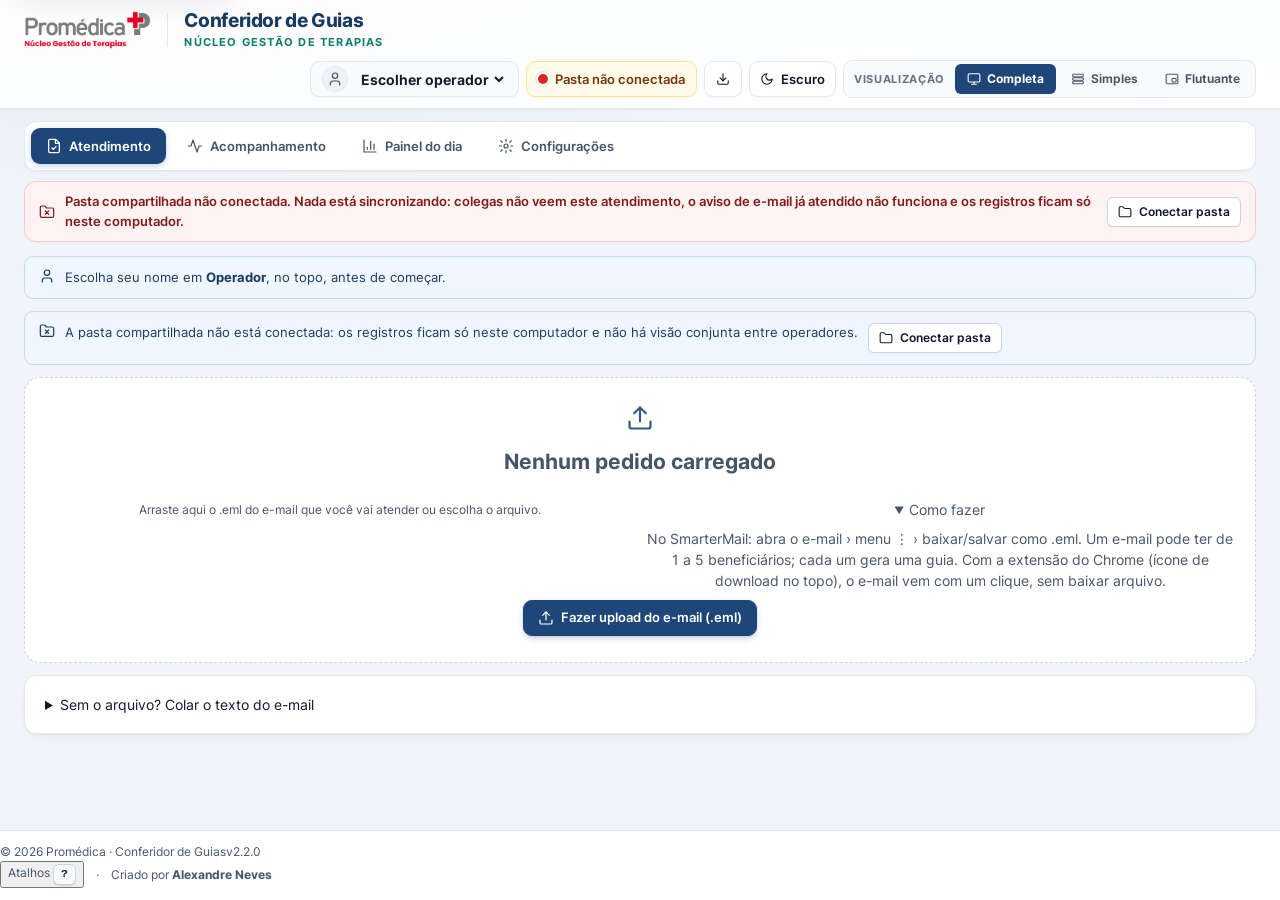
==== commit 005d8f0e: "feat(v2.2): redesign clínico, fila multi-atendimento, modo turbo, OCR paralelo, concorrência SMB e e" ====
--- a/public/index.html
+++ b/public/index.html
@@ -5,6 +5,7 @@
 <meta name="viewport" content="width=device-width,initial-scale=1">
 <meta name="robots" content="noindex,nofollow">
 <meta name="conferidor-guias" content="1">
+<meta name="description" content="Conferidor de Guias · Núcleo Gestão de Terapias — Promédica">
 <meta name="color-scheme" content="light dark">
 <title>Conferidor de Guias · Promédica</title>
 <link rel="icon" href="favicon.ico" sizes="32x32">
@@ -23,11 +24,12 @@
 <link rel="stylesheet" href="css/app.css">
 </head>
 <body>
-<header class="topo">
+<a class="pular-conteudo" href="#app">Pular para o conteúdo principal</a>
+<header class="topo" id="topoHeader">
   <div class="wrap topo-in">
     <div class="marca">
       <img class="logo" src="logo-promedica.png" alt="Promédica">
-      <span class="div"></span>
+      <span class="div" aria-hidden="true"></span>
       <div>
         <h1>Conferidor de Guias</h1>
         <p class="sub">Núcleo Gestão de Terapias</p>
@@ -37,15 +39,16 @@
     <div class="topo-acoes" id="topoAcoes"></div>
   </div>
 </header>
-<div class="wrap">
+<div class="wrap nav-wrap" id="navWrap">
   <nav class="abas" id="abas" aria-label="Seções"></nav>
 </div>
 <div class="wrap print-wrap"><div class="print-head"><img src="logo-promedica.png" alt="Promédica"><b>Conferidor de Guias · <span>Núcleo Gestão de Terapias</span></b><small id="printData"></small></div></div>
 <div id="barraSync" class="barra-sync" hidden role="alert"></div>
-<main id="app"></main>
-<footer class="rodape">
+<div id="barraPausados" class="wrap" hidden></div>
+<main id="app" tabindex="-1"></main>
+<footer class="rodape" id="rodapePrincipal">
   <span>© <span id="anoRodape"></span> Promédica · Conferidor de Guias<span class="ver" id="verRodape" title="Versão do sistema"></span></span>
-  <span>Criado por <b>Alexandre Neves</b></span>
+  <span class="rodape-dir"><button type="button" class="link-sutil" data-act="abrirAtalhos" title="Ver atalhos de teclado (?)">Atalhos <kbd>?</kbd></button><span class="sep-ponto" aria-hidden="true">·</span><span>Criado por <b>Alexandre Neves</b></span></span>
 </footer>
 <div id="modalRoot"></div>
 <div class="toast" id="toast" role="status" aria-live="polite"></div>
--- a/public/css/app.css
+++ b/public/css/app.css
@@ -1,191 +1,221 @@
-/* Conferidor de Guias · Promédica — visual */
+/* Conferidor de Guias · Promédica — Sistema de Design Clínico v2.2 */
 @font-face{font-family:"Inter";font-style:normal;font-weight:100 900;font-display:swap;src:url("../fonts/inter-latin-wght-normal.woff2") format("woff2-variations"),url("../fonts/inter-latin-wght-normal.woff2") format("woff2")}
 :root{
   /* Tipografia */
   --font-sans:"Inter","Segoe UI Variable Text","Segoe UI",system-ui,-apple-system,"Helvetica Neue",Arial,sans-serif;
-  --fs-xs:12.5px; --fs-sm:13px; --fs-md:14px; --fs-lg:16px; --fs-xl:19px; --fs-2xl:22px;
+  --font-mono:"JetBrains Mono","Cascadia Code","SFMono-Regular",Consolas,"Liberation Mono",monospace;
+  --fs-xs:12px; --fs-sm:13px; --fs-md:14px; --fs-lg:15.5px; --fs-xl:18.5px; --fs-2xl:23px;
   --lh:1.5;
   /* Espaçamento e forma */
-  --r-sm:8px; --r:12px; --r-lg:16px; --h-ctl:34px; --h-sm:28px;
-  /* Marca (paleta Promédica) */
-  --brand-50:#f2f6fb; --brand-100:#e1eaf4; --brand-200:#c5d5e8; --brand-300:#9bb6d5; --brand-400:#6a90bd; --brand-500:#4872a4;
-  --brand-600:#375b88; --brand-700:#2c4a70; --brand-800:#233c5c; --brand-900:#1e3350; --brand-950:#13223a;
-  --accent-50:#effaf8; --accent-100:#d3f0ea; --accent-200:#a7e0d5; --accent-300:#6fc9b9; --accent-400:#3aae9c; --accent-500:#1f9282;
-  --accent-600:#17786b; --accent-700:#155f56; --accent-800:#144d47; --accent-900:#12403b;
-  /* Tokens semânticos (tema claro) */
-  --bg:#f4f6f9; --surface:#ffffff; --surface-2:#f8fafc; --surface-3:#eef2f7;
-  --border:#e2e8f0; --border-strong:#cbd5e1; --grid:#d5dde8;
-  --text:#1c2431; --text-2:#566174; --text-3:#64748b;
-  --primary:#2c4a70; --primary-hover:#233c5c; --primary-press:#1e3350; --on-primary:#ffffff;
-  --soft:#f2f6fb; --soft-2:#e1eaf4; --soft-br:#c5d5e8; --soft-fg:#233c5c;
-  --accent:#17786b; --accent-bg:#effaf8; --accent-br:#a7e0d5; --accent-fg:#155f56;
-  --focus:#1f9282; --field:#ffffff; --th:#eef2f7; --on-th:#334155; --shadow:none;
-  --ok-bg:#ecfdf5; --ok-fg:#166534; --ok-br:#86efac; --ok-solid:#16a34a;
-  --warn-bg:#fffbeb; --warn-fg:#78350f; --warn-br:#fcd34d; --warn-solid:#d97706;
-  --bad-bg:#fef2f2; --bad-fg:#7f1d1d; --bad-br:#fca5a5; --bad-solid:#dc2626;
+  --r-xs:6px; --r-sm:9px; --r:12px; --r-lg:16px; --h-ctl:36px; --h-sm:30px;
+  /* Paleta Promédica (Marinho Institucional + Verde-Água Clínico) */
+  --brand-50:#f0f5fb; --brand-100:#dfeaf6; --brand-200:#c2d7ee; --brand-300:#96bae2; --brand-400:#6094ce; --brand-500:#3872b5;
+  --brand-600:#275996; --brand-700:#1e4678; --brand-800:#193a63; --brand-900:#152f50; --brand-950:#0d1f36;
+  --accent-50:#edfcf9; --accent-100:#d1f5ee; --accent-200:#a5e9dd; --accent-300:#6cd6c6; --accent-400:#36bba9; --accent-500:#189e8d;
+  --accent-600:#117f72; --accent-700:#11655c; --accent-800:#12514b; --accent-900:#11433e;
+  /* Superfícies, texto e elevação (tema claro) */
+  --bg:#f1f5f9; --bg-grad:radial-gradient(1200px 480px at 15% -10%,rgba(39,89,150,.07),transparent 65%),radial-gradient(900px 420px at 90% -15%,rgba(24,158,141,.06),transparent 60%);
+  --surface:#ffffff; --surface-2:#f8fafc; --surface-3:#eef3f8;
+  --header-bg:rgba(255,255,255,.88);
+  --border:#e2e8f0; --border-strong:#cbd5e1; --grid:#dde5ef;
+  --text:#0f172a; --text-2:#475569; --text-3:#64748b;
+  --primary:#1e4678; --primary-hover:#193a63; --primary-press:#152f50; --on-primary:#ffffff;
+  --soft:#f0f5fb; --soft-2:#dfeaf6; --soft-br:#c6d9ee; --soft-fg:#193a63;
+  --accent:#117f72; --accent-bg:#edfcf9; --accent-br:#a5e9dd; --accent-fg:#11655c;
+  --focus:#189e8d; --field:#ffffff; --th:#f1f5f9; --on-th:#334155;
+  --shadow-xs:0 1px 2px rgba(15,23,42,.04);
+  --shadow:0 1px 3px rgba(15,23,42,.05),0 6px 16px -6px rgba(15,23,42,.06);
+  --shadow-lg:0 12px 32px -8px rgba(15,23,42,.14),0 4px 10px -3px rgba(15,23,42,.06);
+  /* Estados semânticos (sem faixas grossas de borda; contraste WCAG AA) */
+  --ok-bg:#ecfdf5; --ok-fg:#14532d; --ok-br:#a7f3d0; --ok-solid:#16a34a;
+  --warn-bg:#fffbeb; --warn-fg:#78350f; --warn-br:#fde68a; --warn-solid:#d97706;
+  --bad-bg:#fef2f2; --bad-fg:#7f1d1d; --bad-br:#fecaca; --bad-solid:#dc2626;
   --obs-bg:#f1f5f9; --obs-fg:#334155; --obs-br:#cbd5e1; --obs-solid:#64748b;
-  --info-bg:#f2f6fb; --info-fg:#233c5c; --info-br:#c5d5e8; --info-solid:#4872a4;
+  --info-bg:#eff6ff; --info-fg:#1e3a5f; --info-br:#bfdbfe; --info-solid:#2563eb;
   --neu-bg:#f1f5f9; --neu-fg:#334155; --neu-br:#e2e8f0;
-  --mark-ok:#bbf7d0; --mark-warn:#fde68a; --mark-cart:#dbeafe; --mark-benef:#fce7f3; --mark-med:#e0e7ff; --mark-cid:#ffedd5; --mark-data:#ccfbf1;
-  --overlay:rgba(8,15,30,.62);
+  /* Destaques do e-mail recebido */
+  --mark-ok:#bbf7d0; --mark-warn:#fde68a; --mark-cart:#dbeafe; --mark-benef:#ffe4e6; --mark-med:#e0f2fe; --mark-cid:#ffedd5; --mark-data:#ccfbf1;
+  --overlay:rgba(15,23,42,.58);
   color-scheme:light;
 }
 :root[data-theme=dark]{
-  --bg:#0e1420; --surface:#151c2a; --surface-2:#1a2333; --surface-3:#212c40;
-  --border:#2a3550; --border-strong:#3a4966; --grid:#3d4b68;
-  --text:#e7ebf3; --text-2:#a6b1c4; --text-3:#7f8ba0;
-  --primary:#3d6cab; --primary-hover:#4a7bbd; --primary-press:#355f9a; --on-primary:#ffffff;
-  --soft:#1b2a42; --soft-2:#243652; --soft-br:#37507a; --soft-fg:#d3e2f6;
-  --accent:#3aae9c; --accent-bg:#11302d; --accent-br:#1f5e55; --accent-fg:#8fe0d2;
-  --focus:#4cc2ae; --field:#111826; --th:#212c40; --on-th:#cbd5e1; --shadow:none;
-  --ok-bg:#10301f; --ok-fg:#86efac; --ok-br:#1f6b3a; --ok-solid:#22c55e;
-  --warn-bg:#32280a; --warn-fg:#fcd34d; --warn-br:#7a5c0a; --warn-solid:#f59e0b;
-  --bad-bg:#3a1515; --bad-fg:#fca5a5; --bad-br:#7f2a2a; --bad-solid:#ef4444;
-  --obs-bg:#212c40; --obs-fg:#cbd5e1; --obs-br:#3a4966; --obs-solid:#94a3b8;
-  --info-bg:#1b2a42; --info-fg:#d3e2f6; --info-br:#37507a; --info-solid:#6a90bd;
-  --neu-bg:#212c40; --neu-fg:#cbd5e1; --neu-br:#3a4966;
-  --mark-ok:#14532d; --mark-warn:#5b4410; --mark-cart:#1e3a6e; --mark-benef:#5b2140; --mark-med:#2e3470; --mark-cid:#5a3412; --mark-data:#134e48;
-  --overlay:rgba(0,0,0,.72);
+  /* Tema escuro em ardósia profunda e azul/verde clínico — estritamente sem tons roxos/violetas */
+  --bg:#0b111d; --bg-grad:radial-gradient(1100px 460px at 15% -10%,rgba(56,189,248,.06),transparent 65%),radial-gradient(900px 400px at 88% -15%,rgba(45,212,191,.05),transparent 60%);
+  --surface:#111927; --surface-2:#162032; --surface-3:#1d2a40;
+  --header-bg:rgba(17,25,39,.88);
+  --border:#223049; --border-strong:#314363; --grid:#283854;
+  --text:#e8eef7; --text-2:#9fb0c7; --text-3:#7588a3;
+  --primary:#2b6cb0; --primary-hover:#357bc4; --primary-press:#235893; --on-primary:#ffffff;
+  --soft:#16263d; --soft-2:#1e3352; --soft-br:#2d4a73; --soft-fg:#d4e5fa;
+  --accent:#2dd4bf; --accent-bg:#0f2d2b; --accent-br:#1d5b54; --accent-fg:#99f6e4;
+  --focus:#2dd4bf; --field:#0e1624; --th:#182336; --on-th:#cbd5e1;
+  --shadow-xs:inset 0 1px 0 rgba(255,255,255,.03),0 1px 2px rgba(0,0,0,.25);
+  --shadow:inset 0 1px 0 rgba(255,255,255,.035),0 4px 16px -4px rgba(0,0,0,.38);
+  --shadow-lg:inset 0 1px 0 rgba(255,255,255,.05),0 18px 42px -8px rgba(0,0,0,.62);
+  --ok-bg:#0d2c1d; --ok-fg:#86efac; --ok-br:#1c5e3a; --ok-solid:#22c55e;
+  --warn-bg:#2e2208; --warn-fg:#fcd34d; --warn-br:#6e5010; --warn-solid:#f59e0b;
+  --bad-bg:#331316; --bad-fg:#fca5a5; --bad-br:#73262b; --bad-solid:#ef4444;
+  --obs-bg:#1a2538; --obs-fg:#cbd5e1; --obs-br:#314363; --obs-solid:#94a3b8;
+  --info-bg:#14263f; --info-fg:#cfe3fc; --info-br:#2b4a75; --info-solid:#38bdf8;
+  --neu-bg:#1a2538; --neu-fg:#cbd5e1; --neu-br:#2d3e5c;
+  --mark-ok:#14492b; --mark-warn:#573f0d; --mark-cart:#173866; --mark-benef:#4c1d2b; --mark-med:#153e5c; --mark-cid:#543111; --mark-data:#114742;
+  --overlay:rgba(3,7,15,.74);
   color-scheme:dark;
 }
-/* Cores de identificação (operadores e clínicas). Evitam vermelho e âmbar, reservados a alertas. */
-.idc-0{--c-h:215}.idc-1{--c-h:190}.idc-2{--c-h:172}.idc-3{--c-h:145}.idc-4{--c-h:95}
-.idc-5{--c-h:245}.idc-6{--c-h:272}.idc-7{--c-h:300}.idc-8{--c-h:332}.idc-9{--c-h:24}
-.idc{--c-bg:hsl(var(--c-h) 70% 92%);--c-fg:hsl(var(--c-h) 60% 26%);--c-br:hsl(var(--c-h) 50% 72%);--c-solid:hsl(var(--c-h) 55% 42%)}
-:root[data-theme=dark] .idc{--c-bg:hsl(var(--c-h) 38% 22%);--c-fg:hsl(var(--c-h) 75% 82%);--c-br:hsl(var(--c-h) 35% 40%);--c-solid:hsl(var(--c-h) 60% 62%)}
+
+/* Cores de identificação (operadores e clínicas) — sem matizes violeta/roxo */
+.idc-0{--c-h:212}.idc-1{--c-h:194}.idc-2{--c-h:174}.idc-3{--c-h:154}.idc-4{--c-h:132}
+.idc-5{--c-h:202}.idc-6{--c-h:184}.idc-7{--c-h:164}.idc-8{--c-h:346}.idc-9{--c-h:26}
+.idc{--c-bg:hsl(var(--c-h) 68% 93%);--c-fg:hsl(var(--c-h) 62% 24%);--c-br:hsl(var(--c-h) 48% 76%);--c-solid:hsl(var(--c-h) 56% 40%)}
+:root[data-theme=dark] .idc{--c-bg:hsl(var(--c-h) 38% 20%);--c-fg:hsl(var(--c-h) 72% 82%);--c-br:hsl(var(--c-h) 36% 36%);--c-solid:hsl(var(--c-h) 58% 58%)}
 
 *{box-sizing:border-box}
-html{-webkit-text-size-adjust:100%}
-html,body{margin:0;background:var(--bg);color:var(--text);font:400 var(--fs-md)/var(--lh) var(--font-sans);font-feature-settings:"cv11","ss01";-webkit-font-smoothing:antialiased}
+html{-webkit-text-size-adjust:100%;scroll-behavior:smooth}
+html,body{margin:0;background-color:var(--bg);background-image:var(--bg-grad);background-attachment:fixed;color:var(--text);font:400 var(--fs-md)/var(--lh) var(--font-sans);font-feature-settings:"cv11","ss01";-webkit-font-smoothing:antialiased}
 body{display:flex;flex-direction:column;min-height:100vh}
 button,input,select,textarea{font:inherit;color:inherit}
 h1,h2,h3,h4,p{margin:0}
+main:focus{outline:none}
 .num,.mono{font-variant-numeric:tabular-nums;font-feature-settings:"tnum"}
 .muted{color:var(--text-2)}
 .oculto{display:none!important}
 .sr{position:absolute;width:1px;height:1px;overflow:hidden;clip:rect(0 0 0 0);white-space:nowrap}
-a{color:var(--accent)}
-.wrap{width:100%;max-width:1600px;margin:0 auto;padding:0 12px}
+a{color:var(--accent);text-underline-offset:2px}
+.wrap{width:100%;max-width:1600px;margin:0 auto;padding:0 14px}
 @media (min-width:640px){.wrap{padding:0 24px}}
 
+/* Link de pular para o conteúdo (acessibilidade via teclado) */
+.pular-conteudo{position:fixed;top:10px;left:14px;z-index:400;padding:8px 14px;border-radius:var(--r-sm);background:var(--primary);color:var(--on-primary);font-weight:650;font-size:var(--fs-sm);text-decoration:none;box-shadow:var(--shadow-lg);transform:translateY(-150%);transition:transform .16s ease}
+.pular-conteudo:focus,.pular-conteudo:focus-visible{transform:translateY(0);outline:2px solid var(--focus);outline-offset:2px}
+
 /* Ícones */
-.ic{width:16px;height:16px;flex:none;stroke:currentColor;fill:none;stroke-width:1.8;stroke-linecap:round;stroke-linejoin:round}
+.ic{width:16px;height:16px;flex:none;stroke:currentColor;fill:none;stroke-width:1.85;stroke-linecap:round;stroke-linejoin:round}
 .ic.sm{width:14px;height:14px}.ic.lg{width:20px;height:20px}.ic.xl{width:28px;height:28px}
 @keyframes giro{to{transform:rotate(360deg)}}
 
-.aba-pausada{position:fixed;inset:0;z-index:200;background:var(--overlay);display:flex;align-items:center;justify-content:center;padding:16px}
-.aba-pausada-c{background:var(--surface);color:var(--text);border-radius:var(--r-lg);padding:28px;max-width:460px;text-align:center;display:grid;gap:12px;justify-items:center;box-shadow:0 20px 50px rgba(0,0,0,.35)}
+.aba-pausada{position:fixed;inset:0;z-index:200;background:var(--overlay);backdrop-filter:blur(4px);display:flex;align-items:center;justify-content:center;padding:16px}
+.aba-pausada-c{background:var(--surface);color:var(--text);border:1px solid var(--border);border-radius:var(--r-lg);padding:28px;max-width:460px;text-align:center;display:grid;gap:12px;justify-items:center;box-shadow:var(--shadow-lg)}
 .aba-pausada-c .ic{color:var(--warn-solid)}
-.aba-pausada-c h2{font-size:var(--fs-xl)}
-/* ===== Topo ===== */
-header.topo{background:var(--surface);border-bottom:1px solid var(--border);box-shadow:var(--shadow);position:sticky;top:0;z-index:30}
-.topo-in{display:flex;flex-wrap:wrap;align-items:center;justify-content:space-between;gap:10px 20px;padding-top:10px;padding-bottom:10px}
+.aba-pausada-c h2{font-size:var(--fs-xl);letter-spacing:-.015em}
+
+/* ===== Cabeçalho fixo (Sticky Glassmorphic Header) ===== */
+header.topo{background:var(--header-bg);backdrop-filter:blur(12px);-webkit-backdrop-filter:blur(12px);border-bottom:1px solid var(--border);box-shadow:var(--shadow-xs);position:sticky;top:0;z-index:30}
+.topo-in{display:flex;flex-wrap:wrap;align-items:center;justify-content:space-between;gap:10px 18px;padding-top:10px;padding-bottom:10px}
 .marca{display:flex;align-items:center;min-width:0}
-.marca .logo{height:40px;width:auto;display:block}
+.marca .logo{height:38px;width:auto;display:block}
 :root[data-theme=dark] .marca .logo{filter:brightness(1.25) contrast(1.05)}
-.marca .div{width:1px;height:36px;background:var(--border);margin:0 16px;display:none}
+.marca .div{width:1px;height:34px;background:var(--border);margin:0 16px;display:none}
 @media (min-width:640px){.marca .div{display:block}}
-.marca h1{font-size:var(--fs-xl);font-weight:750;color:var(--soft-fg);letter-spacing:-.015em;line-height:1.2}
-.marca .sub{margin-top:2px;font-size:var(--fs-xs);font-weight:650;text-transform:uppercase;letter-spacing:.12em;color:var(--accent)}
-.topo-acoes{display:flex;flex-wrap:wrap;gap:8px;align-items:center;margin-left:auto}
-.chip{display:inline-flex;align-items:center;gap:7px;min-height:var(--h-ctl);border-radius:var(--r-sm);padding:0 11px;font-size:var(--fs-sm);font-weight:600;background:var(--surface-2);color:var(--text);border:1px solid var(--border);white-space:nowrap;line-height:1}
+.marca h1{font-size:var(--fs-xl);font-weight:750;color:var(--soft-fg);letter-spacing:-.02em;line-height:1.18}
+.marca .sub{margin-top:2px;font-size:11px;font-weight:700;text-transform:uppercase;letter-spacing:.11em;color:var(--accent)}
+.topo-acoes{display:flex;flex-wrap:wrap;gap:7px;align-items:center;margin-left:auto}
+.chip{display:inline-flex;align-items:center;gap:7px;min-height:var(--h-ctl);border-radius:var(--r-sm);padding:0 11px;font-size:var(--fs-sm);font-weight:600;background:var(--surface);color:var(--text);border:1px solid var(--border);box-shadow:var(--shadow-xs);white-space:nowrap;line-height:1;transition:background .14s,border-color .14s,transform .08s}
 .chip.ctx{background:var(--soft);border-color:var(--soft-br);color:var(--soft-fg)}
 button.chip{cursor:pointer}
-button.chip:hover{background:var(--soft-2)}
+button.chip:hover{background:var(--soft-2);border-color:var(--soft-br)}
 button.chip:active{transform:translateY(1px)}
 .chip.chip-op{background:var(--c-bg,var(--surface-2));border-color:var(--c-br,var(--border));color:var(--c-fg,var(--text))}
 .chip select option{color:var(--text);background:var(--surface)}
-.chip select{width:auto;min-width:110px;max-width:170px;border:0;background:transparent;padding:0 2px;font-weight:600;color:inherit;cursor:pointer;min-height:0;box-shadow:none;border-radius:0}
+.chip select{width:auto;min-width:110px;max-width:175px;border:0;background:transparent;padding:0 2px;font-weight:650;color:inherit;cursor:pointer;min-height:0;box-shadow:none;border-radius:0}
 .chip select:focus{outline:none;box-shadow:none}
 .chip:focus-within,.chip:focus-visible{outline:2px solid var(--focus);outline-offset:1px}
 .chip.pasta{font-weight:600}
 .chip.pasta.ok{background:var(--ok-bg);color:var(--ok-fg);border-color:var(--ok-br)}
-.chip.pasta.alerta{background:var(--surface-2);color:var(--warn-fg);border-color:var(--warn-br)}
+.chip.pasta.alerta{background:var(--warn-bg);color:var(--warn-fg);border-color:var(--warn-br)}
 .chip.pasta.alerta .ic{color:var(--warn-solid)}
-:root[data-theme=dark] .chip.pasta.alerta{color:var(--warn-fg)}
 .chip.tema{padding:0 10px}
-.luz{width:12px;height:12px;border-radius:50%;flex:none;box-shadow:0 0 0 2px var(--surface),0 0 0 3px var(--border)}
+.luz{width:10px;height:10px;border-radius:50%;flex:none;box-shadow:0 0 0 2px var(--surface),0 0 0 3px var(--border)}
 .luz.ok{background:#16a34a}.luz.warn{background:#eab308}.luz.bad{background:#dc2626}
 .btn.so{font-size:0;gap:0;padding:0 9px;min-width:var(--h-ctl)}
-.btn.sm.so,.btn.cp{min-width:var(--h-sm);padding:0 8px}
+.btn.sm.so,.btn.cp{min-width:var(--h-sm);padding:0 9px}
 .btn.so .ic{font-size:var(--fs-sm)}
 .progs{display:none;gap:6px;align-items:center;margin-right:auto;min-width:0}
 body.topo-mini .progs{display:flex}
-.prog{width:32px;height:32px;border-radius:50%;flex:none;display:inline-flex;align-items:center;justify-content:center;position:relative;cursor:help;background:conic-gradient(var(--c-solid,var(--primary)) calc(var(--p,0)*1%),var(--surface-3) 0)}
+.prog{width:30px;height:30px;border-radius:50%;flex:none;display:inline-flex;align-items:center;justify-content:center;position:relative;cursor:help;background:conic-gradient(var(--c-solid,var(--primary)) calc(var(--p,0)*1%),var(--surface-3) 0)}
 .prog::before{content:"";position:absolute;inset:3px;border-radius:50%;background:var(--surface)}
 .prog .pe{position:relative;display:inline-flex;line-height:1}
-.prog .emoji{font-size:17px}.prog .ic{color:var(--text-3)}
-.guia-destaque{margin:4px 0 14px;padding:14px 16px;border:2px solid var(--warn-br);background:var(--warn-bg);border-radius:var(--r)}
-.guia-destaque.ok{border-color:var(--ok-solid);background:var(--ok-bg)}
-.guia-destaque.erro{border-color:var(--bad-solid);background:var(--bad-bg)}
-.guia-destaque .lbl{font-size:var(--fs-md);font-weight:750;display:flex;align-items:center;gap:8px;margin-bottom:8px}
-.guia-destaque input{font-size:28px;font-weight:750;letter-spacing:.09em;height:58px;max-width:420px;width:100%;text-transform:uppercase;font-variant-numeric:tabular-nums}
-.zona-prints{display:flex;align-items:center;justify-content:center;gap:10px;padding:16px;border:2px dashed var(--border-strong);border-radius:var(--r);background:var(--surface-2);color:var(--text-2);cursor:pointer;text-align:center}
-.zona-prints:hover,.zona-prints.sobre{border-color:var(--accent);background:var(--accent-bg);color:var(--accent-fg)}
-table.prints-t td{vertical-align:middle}
-img.mini{display:block;max-width:240px;max-height:34px;image-rendering:auto;border:1px solid var(--border);border-radius:4px;background:#fff}
-.barra-sync{display:flex;align-items:center;gap:10px;flex-wrap:wrap;margin:10px auto 0;max-width:1600px;width:calc(100% - 24px);padding:9px 14px;background:var(--bad-bg);border:1px solid var(--bad-br);color:var(--bad-fg);border-radius:var(--r);font-size:var(--fs-sm);font-weight:600}
-.barra-sync[hidden]{display:none}
-.barra-sync .esp{flex:1 1 220px;min-width:0}
+.prog .emoji{font-size:16px}.prog .ic{color:var(--text-3)}
+
+/* Topo compacto (Modo Simples): mantém abas visíveis em formato enxuto */
 .chip.mini-btn{padding:0 9px;min-width:var(--h-ctl);justify-content:center}
-/* Topo compacto: só operador, luz da pasta e botão de voltar, na cor do operador */
-body.topo-mini header.topo{background:linear-gradient(var(--c-bg,transparent),var(--c-bg,transparent)),var(--surface);border-bottom-color:var(--c-br,var(--border));box-shadow:none}
+body.topo-mini header.topo{background:linear-gradient(var(--c-bg,transparent),var(--c-bg,transparent)),var(--header-bg);border-bottom-color:var(--c-br,var(--border))}
 body.topo-mini .marca{display:none}
-body.topo-mini .topo-in{padding-top:3px;padding-bottom:3px;justify-content:flex-end;flex-wrap:nowrap}
+body.topo-mini .topo-in{padding-top:4px;padding-bottom:4px;justify-content:flex-end;flex-wrap:nowrap}
 body.topo-mini .topo-acoes{flex-wrap:nowrap;gap:6px}
-body.topo-mini .chip{min-height:28px;padding:0 8px}
+body.topo-mini .chip{min-height:28px;padding:0 8px;box-shadow:none}
 body.topo-mini .chip.mini-btn{min-width:28px;padding:0 6px}
 body.topo-mini .chip.chip-op{background:transparent;border-color:transparent}
-body.topo-mini nav.abas{display:none}
-body.topo-mini .chip select{max-width:46vw}
+body.topo-mini nav.abas{padding:4px 6px;margin-top:8px;gap:4px}
+body.topo-mini nav.abas button{min-height:28px;padding:0 10px;font-size:var(--fs-xs)}
+body.topo-mini .chip select{max-width:44vw}
 .chip .txt-fino{display:inline}
 @media (max-width:560px){
   .chip .txt-fino,nav.abas button .txt-fino{display:none}
   .chip.ctx{padding:0 8px}
-  nav.abas{gap:4px;padding:6px}
-  nav.abas button{padding:0 12px;flex:1;justify-content:center}
+  nav.abas{gap:4px;padding:5px}
+  nav.abas button{padding:0 10px;flex:1;justify-content:center}
   .topo-in{padding-top:6px;padding-bottom:6px;gap:6px 10px}
   .marca .logo{height:30px}
   .marca h1{font-size:var(--fs-lg)}
-  .marca .sub{font-size:var(--fs-xs);letter-spacing:.04em}
+  .marca .sub{font-size:10.5px;letter-spacing:.05em}
   .topo-acoes{gap:5px;width:100%;justify-content:flex-end}
   .chip select{min-width:80px;max-width:36vw}
 }
+
 .avatar{display:inline-flex;align-items:center;justify-content:center;flex:none;width:26px;height:26px;border-radius:50%;background:var(--c-bg,var(--surface-3));color:var(--c-fg,var(--text-2));border:1px solid var(--c-br,var(--border))}
-.avatar .emoji{font-size:18px;line-height:1}.avatar.lg .emoji{font-size:29px}.tag .emoji{font-size:15px;line-height:1}.av-op .emoji{font-size:27px;line-height:1}
+.avatar .emoji{font-size:17px;line-height:1}.avatar.lg .emoji{font-size:28px}.tag .emoji{font-size:14px;line-height:1}.av-op .emoji{font-size:26px;line-height:1}
 .avatar.lg{width:44px;height:44px}.avatar.lg .ic{width:19px;height:19px}
-.sq{display:inline-flex;align-items:center;justify-content:center;flex:none;width:26px;height:26px;border-radius:6px;background:var(--c-bg);color:var(--c-fg);border:1px solid var(--c-br);font-size:var(--fs-xs);font-weight:750;letter-spacing:.02em}
+.sq{display:inline-flex;align-items:center;justify-content:center;flex:none;width:26px;height:26px;border-radius:7px;background:var(--c-bg);color:var(--c-fg);border:1px solid var(--c-br);font-size:var(--fs-xs);font-weight:750;letter-spacing:.02em}
 .sq.lg{width:34px;height:34px;font-size:13px;border-radius:9px}
 
-/* ===== Abas e etapas ===== */
-nav.abas{display:flex;flex-wrap:wrap;gap:6px;padding:8px 10px;margin:12px 0 0;background:var(--surface);border:1px solid var(--border);border-radius:var(--r);box-shadow:var(--shadow)}
-nav.abas button{display:inline-flex;align-items:center;gap:7px;min-height:var(--h-ctl);border:1px solid transparent;background:var(--soft);color:var(--soft-fg);padding:0 14px;border-radius:var(--r-sm);font-size:var(--fs-sm);font-weight:600;cursor:pointer;transition:background .12s}
-nav.abas button:hover{background:var(--soft-2)}
+/* ===== Barras de sincronização e de atendimentos pausados ===== */
+.barra-sync{display:flex;align-items:center;gap:10px;flex-wrap:wrap;margin:10px auto 0;max-width:1600px;width:calc(100% - 28px);padding:10px 14px;background:var(--bad-bg);border:1px solid var(--bad-br);color:var(--bad-fg);border-radius:var(--r);font-size:var(--fs-sm);font-weight:600;box-shadow:var(--shadow-xs)}
+.barra-sync[hidden]{display:none}
+.barra-sync .esp{flex:1 1 220px;min-width:0}
+
+.barra-pausados{display:flex;align-items:center;gap:8px 10px;flex-wrap:wrap;margin:10px auto 0;max-width:1600px;width:calc(100% - 28px);padding:8px 12px;background:var(--surface);border:1px solid var(--border);border-radius:var(--r);box-shadow:var(--shadow-xs)}
+@media (min-width:640px){.barra-sync,.barra-pausados{width:calc(100% - 48px)}}
+.barra-pausados[hidden]{display:none}
+.pausados-rot{display:inline-flex;align-items:center;gap:6px;font-size:var(--fs-xs);font-weight:700;text-transform:uppercase;letter-spacing:.06em;color:var(--accent);padding-right:4px}
+.pausados-lista{display:flex;flex-wrap:wrap;gap:6px;flex:1;min-width:0}
+.pausado-chip{display:inline-flex;align-items:center;background:var(--surface-2);border:1px solid var(--border-strong);border-radius:999px;overflow:hidden;max-width:100%;transition:border-color .14s,background .14s}
+.pausado-chip:hover{border-color:var(--primary);background:var(--soft)}
+.pausado-ir{display:inline-flex;align-items:center;gap:6px;border:0;background:transparent;padding:4px 10px 4px 11px;font-size:var(--fs-xs);color:var(--text);cursor:pointer;min-width:0}
+.pausado-ir b{font-weight:650;max-width:190px;overflow:hidden;text-overflow:ellipsis;white-space:nowrap}
+.pausado-ir .muted{font-size:11.5px;white-space:nowrap}
+.pausado-x{display:inline-flex;align-items:center;justify-content:center;border:0;border-left:1px solid var(--border);background:transparent;color:var(--text-3);width:26px;height:26px;cursor:pointer;padding:0}
+.pausado-x:hover{background:var(--bad-bg);color:var(--bad-fg)}
+
+/* ===== Abas principais e passos do atendimento ===== */
+nav.abas{display:flex;flex-wrap:wrap;gap:6px;padding:6px;margin:12px 0 0;background:var(--surface);border:1px solid var(--border);border-radius:var(--r);box-shadow:var(--shadow-xs)}
+nav.abas button{display:inline-flex;align-items:center;gap:7px;min-height:var(--h-ctl);border:1px solid transparent;background:transparent;color:var(--text-2);padding:0 14px;border-radius:var(--r-sm);font-size:var(--fs-sm);font-weight:600;cursor:pointer;transition:background .14s,color .14s,box-shadow .14s}
+nav.abas button:hover{background:var(--surface-2);color:var(--text)}
 nav.abas button:active{transform:translateY(1px)}
-nav.abas button.ativo{background:var(--primary);color:var(--on-primary)}
+nav.abas button.ativo{background:var(--primary);color:var(--on-primary);box-shadow:0 2px 6px rgba(30,70,120,.24)}
 nav.abas button:focus-visible{outline:2px solid var(--focus);outline-offset:2px}
-main{width:100%;max-width:1600px;margin:0 auto;padding:12px 12px 28px;flex:1}
-@media (min-width:640px){main{padding:12px 24px 28px}}
-main > * + *{margin-top:10px}
+
+main{width:100%;max-width:1600px;margin:0 auto;padding:14px 14px 32px;flex:1}
+@media (min-width:640px){main{padding:14px 24px 32px}}
+main > * + *{margin-top:12px}
 
 .guias-bar{display:flex;gap:8px;overflow-x:auto;padding:2px 2px 6px}
-.guia-tab{display:flex;align-items:center;gap:9px;flex:none;min-width:190px;max-width:290px;text-align:left;border:1px solid var(--border);background:var(--surface);border-radius:var(--r);padding:8px 12px;cursor:pointer;box-shadow:var(--shadow)}
+.guia-tab{display:flex;align-items:center;gap:10px;flex:none;min-width:195px;max-width:300px;text-align:left;border:1px solid var(--border);background:var(--surface);border-radius:var(--r);padding:9px 13px;cursor:pointer;box-shadow:var(--shadow-xs);transition:border-color .14s,background .14s,box-shadow .14s}
 .guia-tab:hover{border-color:var(--border-strong);background:var(--surface-2)}
-.guia-tab.ativa{border-color:var(--primary);box-shadow:0 0 0 1px var(--primary)}
+.guia-tab.ativa{border-color:var(--primary);background:var(--soft);box-shadow:0 0 0 1px var(--primary)}
 .guia-tab .t1{font-size:var(--fs-sm);font-weight:650;line-height:1.25;overflow-wrap:anywhere}
 .guia-tab .t2{font-size:var(--fs-xs);color:var(--text-2)}
 .guia-tab:focus-visible{outline:2px solid var(--focus);outline-offset:2px}
 
-.passos{display:flex;gap:6px;padding:8px;background:var(--surface);border:1px solid var(--border);border-radius:var(--r);box-shadow:var(--shadow);overflow-x:auto}
-.passo{flex:1 0 auto;min-width:46px;display:flex;align-items:center;gap:10px;border:1px solid transparent;background:transparent;border-radius:var(--r-sm);padding:7px 12px;cursor:pointer;text-align:left;color:var(--text-2)}
+.passos{display:flex;gap:6px;padding:7px;background:var(--surface);border:1px solid var(--border);border-radius:var(--r);box-shadow:var(--shadow-xs);overflow-x:auto}
+.passo{flex:1 0 auto;min-width:48px;display:flex;align-items:center;gap:10px;border:1px solid transparent;background:transparent;border-radius:var(--r-sm);padding:8px 12px;cursor:pointer;text-align:left;color:var(--text-2);transition:background .14s,border-color .14s}
 @media (min-width:760px){.passo{min-width:170px}}
-.passo .bola{width:26px;height:26px;border-radius:50%;display:inline-flex;align-items:center;justify-content:center;flex:none;font-size:var(--fs-xs);font-weight:700;border:2px solid var(--border-strong);color:var(--text-2);background:var(--surface)}
+.passo .bola{width:27px;height:27px;border-radius:50%;display:inline-flex;align-items:center;justify-content:center;flex:none;font-size:var(--fs-xs);font-weight:750;border:1.5px solid var(--border-strong);color:var(--text-2);background:var(--surface-2);transition:background .14s,border-color .14s,color .14s}
 .passo .tx{display:none;min-width:0}
 @media (min-width:760px){.passo .tx{display:block}}
-.passo .tx small{display:block;font-size:var(--fs-xs);line-height:1.2}
+.passo .tx small{display:block;font-size:11.5px;line-height:1.2;color:var(--text-3)}
 .passo .tx b{display:block;font-size:var(--fs-sm);font-weight:650;color:var(--text);line-height:1.3}
 .passo:hover:not(:disabled){background:var(--surface-2)}
-.passo:disabled{cursor:not-allowed;opacity:.55}
+.passo:disabled{cursor:not-allowed;opacity:.5}
 .passo.atual{background:var(--soft);border-color:var(--soft-br)}
 .passo.atual .bola{background:var(--primary);border-color:var(--primary);color:var(--on-primary)}
 .passo.feito .bola{background:var(--ok-solid);border-color:var(--ok-solid);color:#fff}
@@ -195,516 +225,408 @@
 .passo .passo-selo{margin-left:auto;display:none}
 @media (min-width:760px){.passo .passo-selo{display:inline-flex}}
 .passo.atual.atencao .bola{background:var(--warn-bg);border-color:var(--warn-solid);color:var(--warn-fg)}
-
-/* ===== Como fazer / aguardando e-mail ===== */
-.como{margin:0 0 10px}.como .dica{margin:0 0 4px;font-size:var(--fs-sm)}
-.como details > summary{font-size:var(--fs-xs);color:var(--accent);font-weight:650;width:max-content}
-.como-d{font-size:var(--fs-sm);color:var(--text-2);padding:6px 0 0}.como-d ol{margin:0;padding-left:20px}.como-d p{margin:4px 0 0}
-.vazio .como{max-width:620px;margin:0 auto 14px}
-.vazio.aguardando{padding:22px 20px}.vazio.aguardando .ico{width:44px;height:44px;margin-bottom:8px}
-/* ===== Seletor de visualização ===== */
-.seg-vis{align-items:stretch}
-.seg-vis .seg-rot{display:inline-flex;align-items:center;padding:0 10px;font-size:var(--fs-xs);font-weight:650;color:var(--text-2);background:var(--surface-2);border-right:1px solid var(--border-strong)}
-.seg-vis button{padding:5px 11px;min-height:calc(var(--h-ctl) - 2px)}
-.seg-vis button.on{background:var(--primary);color:var(--on-primary)}
-body.topo-mini .seg-vis button{padding:3px 8px;min-height:26px}
-@media (max-width:1499px){.seg-vis .seg-rot{display:none}.chip.tema .txt-fino{display:none}}
-@media (max-width:1100px){.seg-vis .txt-fino{display:none}}
-/* ===== Densidade compacta ===== */
-body.densa{--h-ctl:28px;--h-sm:24px}
-body.densa .card{padding:8px 12px}
-body.densa main > * + *{margin-top:6px}
-body.densa .card + .card{margin-top:6px}
-body.densa .cp-grupo{padding:4px 10px}
-body.densa .cp-linha{padding:2px 0}
-body.densa .cp-grupo + .cp-grupo{margin-top:6px}
-body.densa .t th,body.densa .t td{padding:2px 6px}
-body.densa .passos{padding:4px}
-body.densa .passo{padding:4px 10px}
-body.densa .card-h{margin-bottom:4px}
-body.densa input[type=text],body.densa select{padding:3px 8px}
-body.densa .barra-acao{padding:6px 12px}
-body.densa nav.abas{padding:5px 8px;margin-top:6px}
-body.densa .topo-in{padding-top:5px;padding-bottom:5px}
-body.densa .al{padding:5px 9px}
-/* ===== Barra de ação fixa no rodapé ===== */
-.barra-acao{position:sticky;bottom:0;z-index:15;display:flex;align-items:center;gap:8px 10px;flex-wrap:wrap;margin-top:10px;padding:10px 14px;background:var(--surface);border:1px solid var(--border-strong);border-radius:var(--r);box-shadow:0 -6px 20px rgba(15,23,42,.10)}
-:root[data-theme=dark] .barra-acao{box-shadow:0 -6px 20px rgba(0,0,0,.45)}
-.barra-st{flex:1;min-width:0;display:flex;align-items:center;gap:8px;flex-wrap:wrap;font-size:var(--fs-sm)}
-.barra-msg{color:var(--text-2);min-width:0}
-.acoes-sec{margin-bottom:-4px}
-@keyframes piscar{0%,100%{box-shadow:none}30%{box-shadow:0 0 0 3px var(--warn-solid)}}
-.piscar{animation:piscar 1.2s ease 2}
+/* ===== Guia rápido, vazios, controles de visão e densidade ===== */
+.como{display:grid;gap:10px;grid-template-columns:repeat(auto-fit,minmax(220px,1fr));margin-top:12px}
+.como > div{display:flex;gap:10px;align-items:flex-start;padding:12px;border-radius:var(--r-sm);background:var(--surface-2);border:1px solid var(--border);font-size:var(--fs-sm);color:var(--text-2)}
+.como > div b{display:block;color:var(--text);font-weight:650;margin-bottom:2px}
+.como > div .bola-n{width:24px;height:24px;border-radius:50%;background:var(--soft);color:var(--primary);border:1px solid var(--soft-br);font-size:var(--fs-xs);font-weight:750;display:inline-flex;align-items:center;justify-content:center;flex:none}
+.como-d{margin-top:8px}
+.como-d > summary{cursor:pointer;font-size:var(--fs-xs);font-weight:650;color:var(--accent);display:inline-flex;align-items:center;gap:6px;padding:5px 10px;border-radius:var(--r-xs);user-select:none;list-style:none}
+.como-d > summary::-webkit-details-marker{display:none}
+.como-d > summary:hover{background:var(--accent-bg)}
+
+.vazio{border:1.5px dashed var(--border-strong);border-radius:var(--r-lg);padding:26px 20px;text-align:center;background:var(--surface);color:var(--text-2);display:grid;gap:9px;justify-items:center;transition:border-color .15s,background .15s,box-shadow .15s}
+.vazio .ic.xl{color:var(--primary);opacity:.9}
+.vazio b{color:var(--text);font-size:var(--fs-lg);font-weight:700;letter-spacing:-.01em}
+.vazio.aguardando{cursor:pointer}
+.vazio.aguardando:hover{border-color:var(--primary);background:var(--soft)}
+.vazio.sobre{border-style:solid;border-color:var(--accent);background:var(--accent-bg);box-shadow:0 0 0 3px rgba(24,158,141,.15)}
+
+.seg-vis{display:inline-flex;align-items:center;background:var(--surface-2);border:1px solid var(--border);border-radius:var(--r-sm);padding:2px;gap:2px}
+.seg-vis button{display:inline-flex;align-items:center;gap:5px;border:0;background:transparent;color:var(--text-2);padding:4px 10px;min-height:28px;border-radius:calc(var(--r-sm) - 2px);font-size:var(--fs-xs);font-weight:600;cursor:pointer;transition:background .12s,color .12s}
+.seg-vis button:hover{color:var(--text)}
+.seg-vis button.on{background:var(--surface);color:var(--primary);box-shadow:var(--shadow-xs);font-weight:700}
+.seg-vis .seg-rot{font-size:11px;font-weight:700;text-transform:uppercase;letter-spacing:.06em;color:var(--text-3);padding:0 7px}
+
+/* Modo denso — preserva área mínima de toque/clique >= 28px */
+body.densa{--h-ctl:32px;--h-sm:28px}
+body.densa main{padding-top:10px}
+body.densa main > * + *{margin-top:9px}
+body.densa .card{padding:13px 15px}
+body.densa .card-h{margin-bottom:9px}
+body.densa table.t th,body.densa table.t td{padding:6px 9px}
+body.densa .cp-linha{padding:6px 9px;min-height:32px}
+body.densa .al{padding:9px 11px}
+
+/* ===== Barra inferior de ação fixa e colunas aderentes ===== */
+.barra-acao{position:sticky;bottom:10px;z-index:20;display:flex;flex-wrap:wrap;align-items:center;justify-content:space-between;gap:10px 14px;padding:11px 16px;background:var(--header-bg);backdrop-filter:blur(12px);-webkit-backdrop-filter:blur(12px);border:1px solid var(--border-strong);border-radius:var(--r);box-shadow:var(--shadow-lg)}
+.barra-st{display:flex;align-items:center;gap:9px;min-width:0;flex:1 1 220px;font-size:var(--fs-sm)}
+.barra-msg{color:var(--text-2);line-height:1.35}
+.barra-msg b{color:var(--text);font-weight:650}
+.acoes-sec{display:flex;flex-wrap:wrap;gap:8px;align-items:center}
+@keyframes piscarAlerta{0%,100%{box-shadow:0 0 0 0 rgba(217,119,6,0)}50%{box-shadow:0 0 0 4px rgba(217,119,6,.32)}}
+.piscar{animation:piscarAlerta .9s ease 2}
 .btn.conferi-btn{background:var(--surface);border-color:var(--warn-br);color:var(--warn-fg)}
 .btn.conferi-btn:hover{background:var(--warn-bg)}
-.btn.conferi-btn.on{background:var(--ok-bg);border-color:var(--ok-br);color:var(--ok-fg)}
-/* E-mail fixo ao rolar a coluna da direita (etapa 2) */
-@media (min-width:1001px){.col-fixa{position:sticky;top:76px;align-self:start;max-height:calc(100vh - 160px);overflow:auto;border-radius:var(--r-lg)}body.topo-mini .col-fixa{top:44px;max-height:calc(100vh - 120px)}.col-fixa pre.original{max-height:none}}
-/* ===== Cartões ===== */
-.card{background:var(--surface);border:1px solid var(--border);border-radius:var(--r-lg);padding:12px 14px;box-shadow:var(--shadow)}
-.card + .card{margin-top:10px}
-.card-h{display:flex;align-items:center;flex-wrap:wrap;gap:6px 10px;margin-bottom:8px}
-.card-h h2{font-size:var(--fs-lg);font-weight:700;color:var(--soft-fg);letter-spacing:-.005em}
-.card-h .esp{flex:1}
-.card h3,.sec-t{font-size:var(--fs-md);font-weight:650;color:var(--soft-fg);margin:12px 0 6px}
-.eyebrow{font-size:var(--fs-xs);font-weight:700;text-transform:uppercase;letter-spacing:.08em;color:var(--accent)}
-.dica{color:var(--text-2);font-size:var(--fs-xs);margin:0 0 6px}
-.grid2{display:grid;grid-template-columns:minmax(0,1fr) minmax(0,1.2fr);gap:12px;align-items:start}
-.grid2 > div > .card + .card{margin-top:12px}
-@media (max-width:1000px){.grid2{grid-template-columns:1fr}}
-.stack > * + *{margin-top:10px}
-.linha-flex{display:flex;gap:10px;align-items:center;flex-wrap:wrap}
-.acoes{display:flex;gap:8px;flex-wrap:wrap;align-items:center;margin-top:10px}
-.acoes .esp{flex:1}
+.btn.conferi-btn.ok{background:var(--ok-bg);border-color:var(--ok-br);color:var(--ok-fg)}
+@media (min-width:980px){.col-fixa{position:sticky;top:74px;align-self:start;max-height:calc(100vh - 90px);overflow-y:auto}}
+
+/* ===== Cartões, seções, grades e cartões retráteis ===== */
+.card{background:var(--surface);border:1px solid var(--border);border-radius:var(--r);padding:18px 20px;box-shadow:var(--shadow)}
+.card + .card{margin-top:12px}
+.card-h{display:flex;flex-wrap:wrap;align-items:flex-start;justify-content:space-between;gap:8px 14px;margin-bottom:13px}
+.card h3,.sec-t{font-size:var(--fs-lg);font-weight:700;color:var(--text);letter-spacing:-.015em;line-height:1.3;display:flex;align-items:center;gap:8px;flex-wrap:wrap}
+.eyebrow{font-size:11px;font-weight:750;text-transform:uppercase;letter-spacing:.09em;color:var(--accent);margin-bottom:3px}
+.dica{font-size:var(--fs-xs);color:var(--text-2);line-height:1.45;margin-top:2px}
+.grid2{display:grid;gap:14px;grid-template-columns:1fr}
+.grid3{display:grid;gap:12px;grid-template-columns:1fr}
+@media (min-width:860px){.grid2{grid-template-columns:repeat(2,minmax(0,1fr))}}
+@media (min-width:960px){.grid3{grid-template-columns:repeat(3,minmax(0,1fr))}}
+.stack{display:grid;gap:12px;align-content:start;min-width:0}
+.linha-flex{display:flex;flex-wrap:wrap;align-items:center;justify-content:space-between;gap:8px 12px}
+.acoes{display:flex;flex-wrap:wrap;gap:8px;align-items:center}
+
+/* Cartões retráteis (<details class="card card-retratil">) */
+details.card-retratil{padding:0;overflow:hidden}
+.card-retratil-sum{list-style:none;cursor:pointer;padding:13px 18px;display:flex;align-items:center;justify-content:space-between;gap:10px;font-size:var(--fs-sm);font-weight:650;color:var(--text);user-select:none;transition:background .14s}
+.card-retratil-sum::-webkit-details-marker{display:none}
+.card-retratil-sum:hover{background:var(--surface-2)}
+.card-retratil-sum::after{content:"";width:8px;height:8px;border-right:2px solid var(--text-3);border-bottom:2px solid var(--text-3);transform:rotate(45deg);transition:transform .18s ease;flex:none;margin-right:4px}
+details.card-retratil[open] > .card-retratil-sum{border-bottom:1px solid var(--border);background:var(--surface-2)}
+details.card-retratil[open] > .card-retratil-sum::after{transform:rotate(-135deg)}
+.card-retratil-corpo{padding:16px 18px}
+
+/* Modo Turbo (Etapa 3) e numeração guiada (Etapa 4) */
+.barra-turbo{display:flex;flex-wrap:wrap;align-items:center;gap:10px 14px;padding:11px 16px;background:var(--accent-bg);border:1px solid var(--accent-br);border-radius:var(--r);box-shadow:var(--shadow-xs)}
+.turbo-prog{display:inline-flex;align-items:center;gap:6px;font-variant-numeric:tabular-nums}
+.turbo-txt{font-size:var(--fs-sm);color:var(--text)}
+.turbo-txt b{color:var(--accent-fg);font-weight:700}
+.btn.proximo-copiar,.proximo-copiar{border-color:var(--accent)!important;background:var(--accent-bg)!important;color:var(--accent-fg)!important;box-shadow:0 0 0 2px rgba(24,158,141,.22)}
+.etapa-num{display:inline-flex;align-items:center;justify-content:center;width:24px;height:24px;border-radius:50%;background:var(--soft);border:1px solid var(--soft-br);color:var(--primary);font-size:var(--fs-xs);font-weight:750;flex:none}
 
 /* ===== Botões ===== */
-.btn{display:inline-flex;align-items:center;justify-content:center;gap:7px;min-height:var(--h-ctl);padding:0 14px;border:1px solid var(--soft-br);background:var(--soft);color:var(--soft-fg);border-radius:var(--r-sm);font-size:var(--fs-sm);font-weight:600;line-height:1;cursor:pointer;white-space:nowrap;transition:background .12s,border-color .12s,box-shadow .12s;user-select:none;text-decoration:none}
-.btn:hover{background:var(--soft-2)}
-.btn:active{transform:translateY(1px);filter:brightness(.97)}
+.btn{display:inline-flex;align-items:center;justify-content:center;gap:7px;min-height:var(--h-ctl);padding:0 14px;border-radius:var(--r-sm);border:1px solid var(--border-strong);background:var(--surface);color:var(--text);font-size:var(--fs-sm);font-weight:600;line-height:1;cursor:pointer;white-space:nowrap;text-decoration:none;box-shadow:var(--shadow-xs);transition:background .14s,border-color .14s,color .14s,box-shadow .14s,transform .08s}
+.btn:hover:not(:disabled){background:var(--surface-2);border-color:var(--primary)}
+.btn:active:not(:disabled){transform:translateY(1px)}
+.btn:disabled{opacity:.48;cursor:not-allowed;box-shadow:none}
 .btn:focus-visible{outline:2px solid var(--focus);outline-offset:2px}
-.btn:disabled,.btn[aria-disabled=true]{opacity:.42;cursor:not-allowed;transform:none;filter:none}
-.btn.pri{background:var(--primary);border-color:var(--primary);color:var(--on-primary)}
-.btn.pri:hover{background:var(--primary-hover);border-color:var(--primary-hover)}
-.btn.pri:active{background:var(--primary-press)}
-.btn.line{background:transparent;border-color:var(--border-strong);color:var(--text)}
-.btn.line:hover{background:var(--surface-3)}
-.btn.ghost{background:transparent;border-color:transparent;color:var(--text-2)}
-.btn.ghost:hover{background:var(--surface-3);color:var(--text)}
-.btn.dng{background:transparent;border-color:var(--border-strong);color:var(--text-2)}
-.btn.dng:hover,.btn.dng:focus-visible{background:var(--bad-bg);border-color:var(--bad-br);color:var(--bad-fg)}
-.btn.cp{background:var(--surface);border-color:var(--border-strong);color:var(--text-2);min-height:var(--h-sm);padding:0 10px;font-size:var(--fs-xs)}
-.btn.cp:hover{background:var(--surface-3);color:var(--text)}
-.btn.cp.copiado{background:var(--ok-bg);border-color:var(--ok-br);color:var(--ok-fg)}
-.cp-campo:has(.btn.cp.copiado) :is(input,select){border-color:var(--ok-br);background:var(--ok-bg)}
-.t td:has(.btn.cp.copiado){background:var(--ok-bg)}
-.btn.link{background:none;border:0;color:var(--accent);padding:0 2px;min-height:var(--h-sm);text-decoration:underline;text-underline-offset:2px;font-weight:600}
-.btn.link:hover{background:none;color:var(--accent-fg)}
-.btn.sm{min-height:var(--h-sm);padding:0 10px;font-size:var(--fs-xs)}
-.btn.ico{padding:0;width:var(--h-ctl)}
-.btn.sm.ico{width:var(--h-sm)}
-.btn.carregando{position:relative;pointer-events:none;color:transparent!important}
-.btn.carregando::after{content:"";position:absolute;width:15px;height:15px;border:2px solid var(--text-2);border-top-color:transparent;border-radius:50%;animation:giro .7s linear infinite}
-.btn.pri.carregando::after{border-color:var(--on-primary);border-top-color:transparent}
-
-/* ===== Campos ===== */
-input[type=text],input[type=number],input[type=date],input[type=search],input[type=email],select,textarea{width:100%;min-height:var(--h-ctl);border:1px solid var(--border-strong);border-radius:var(--r-sm);padding:6px 10px;background:var(--field);color:var(--text);font-size:var(--fs-md)}
-select{padding-right:6px;cursor:pointer}
-textarea{line-height:1.5;resize:vertical;font-size:var(--fs-md)}
-input::placeholder,textarea::placeholder{color:var(--text-3)}
-input:hover:not(:disabled),select:hover:not(:disabled),textarea:hover:not(:disabled){border-color:var(--text-3)}
-input:focus,select:focus,textarea:focus{outline:none;border-color:var(--focus);box-shadow:0 0 0 2px color-mix(in srgb,var(--focus) 30%,transparent)}
-input:disabled,select:disabled,textarea:disabled{opacity:.6;cursor:not-allowed;background:var(--surface-2)}
-input.invalido,select.invalido{border-color:var(--bad-solid);box-shadow:0 0 0 1px var(--bad-solid)}
-input[type=checkbox],input[type=radio]{width:16px;height:16px;min-height:0;accent-color:var(--primary);margin:0;flex:none}
-label.chk{display:flex;gap:9px;align-items:flex-start;cursor:pointer;font-size:var(--fs-md)}
-.lbl{display:block;font-size:var(--fs-xs);font-weight:600;color:var(--text-2);margin-bottom:3px}
-.campo-ajuda{font-size:var(--fs-xs);color:var(--text-2);margin-top:4px}
-.campo-erro{font-size:var(--fs-xs);color:var(--bad-fg);margin-top:4px;display:flex;gap:5px;align-items:center}
-.form-grid{display:grid;grid-template-columns:repeat(auto-fit,minmax(220px,1fr));gap:8px 12px}
-input[type=file]{font-size:var(--fs-sm);color:var(--text-2);max-width:100%}input[type=file]::file-selector-button{border:1px solid var(--soft-br);background:var(--soft);color:var(--soft-fg);border-radius:var(--r-sm);padding:6px 12px;margin-right:10px;font:inherit;font-weight:600;cursor:pointer}input[type=file]::file-selector-button:hover{background:var(--soft-2)}.busca{position:relative}
+.btn.pri{background:var(--primary);border-color:var(--primary);color:var(--on-primary);box-shadow:0 1px 2px rgba(15,23,42,.12),0 3px 8px -2px rgba(30,70,120,.28)}
+.btn.pri:hover:not(:disabled){background:var(--primary-hover);border-color:var(--primary-hover)}
+.btn.pri:active:not(:disabled){background:var(--primary-press)}
+.btn.line{background:var(--soft);border-color:var(--soft-br);color:var(--soft-fg)}
+.btn.line:hover:not(:disabled){background:var(--soft-2);border-color:var(--primary)}
+.btn.ghost{background:transparent;border-color:transparent;box-shadow:none;color:var(--text-2)}
+.btn.ghost:hover:not(:disabled){background:var(--surface-2);border-color:var(--border);color:var(--text)}
+.btn.dng,.btn.perigo{background:var(--bad-bg);border-color:var(--bad-br);color:var(--bad-fg)}
+.btn.dng:hover:not(:disabled),.btn.perigo:hover:not(:disabled){background:var(--bad-solid);border-color:var(--bad-solid);color:#fff}
+.btn.sm{min-height:var(--h-sm);padding:0 10px;font-size:var(--fs-xs);border-radius:var(--r-xs)}
+.btn.ico{padding:0;width:var(--h-ctl);min-width:var(--h-ctl)}
+.btn.sm.ico{width:var(--h-sm);min-width:var(--h-sm)}
+.btn.link{background:none;border:0;box-shadow:none;padding:0 4px;min-height:0;color:var(--accent);font-weight:650;text-decoration:underline}
+.btn.cp{background:var(--surface-2);border-color:var(--border-strong);color:var(--soft-fg);font-weight:650}
+.btn.cp:hover:not(:disabled){background:var(--soft);border-color:var(--primary)}
+.btn.cp.copiado{background:var(--ok-bg)!important;border-color:var(--ok-br)!important;color:var(--ok-fg)!important;box-shadow:none!important}
+.btn.carregando{pointer-events:none;opacity:.78}
+.btn.carregando .ic{animation:giro .8s linear infinite}
+.cp-campo:has(.btn.cp.copiado){background:var(--ok-bg);border-color:var(--ok-br)}
+table.t td:has(.btn.cp.copiado){background:var(--ok-bg)}
+
+/* ===== Campos de formulário e grupos de cópia ===== */
+input:not([type=checkbox]):not([type=radio]):not([type=file]):not([type=color]),select,textarea{width:100%;min-height:var(--h-ctl);padding:6px 11px;border-radius:var(--r-sm);border:1px solid var(--border-strong);background:var(--field);color:var(--text);font-size:var(--fs-md);transition:border-color .14s,box-shadow .14s}
+textarea{min-height:84px;padding:9px 11px;resize:vertical;line-height:1.48}
+input:focus,select:focus,textarea:focus{outline:none;border-color:var(--focus);box-shadow:0 0 0 3px rgba(24,158,141,.18)}
+input.invalido,select.invalido,textarea.invalido{border-color:var(--bad-solid);background:var(--bad-bg)}
+label.chk{display:inline-flex;align-items:center;gap:8px;font-size:var(--fs-sm);color:var(--text);cursor:pointer;user-select:none;min-height:28px}
+label.chk input[type=checkbox],label.chk input[type=radio]{width:16px;height:16px;accent-color:var(--primary);margin:0;cursor:pointer;flex:none}
+.lbl{display:block;font-size:var(--fs-xs);font-weight:650;color:var(--text-2);margin-bottom:4px}
+.campo-ajuda{font-size:var(--fs-xs);color:var(--text-3);margin-top:4px}
+.campo-erro{font-size:var(--fs-xs);color:var(--bad-fg);font-weight:600;margin-top:4px}
+.form-grid{display:grid;gap:11px;grid-template-columns:repeat(auto-fit,minmax(190px,1fr))}
+input[type=file]{font-size:var(--fs-xs);color:var(--text-2);max-width:100%}
+.busca{position:relative;flex:1 1 220px;min-width:180px}
 .busca .ic{position:absolute;left:10px;top:50%;transform:translateY(-50%);color:var(--text-3);pointer-events:none}
-.busca input{padding-left:32px}
-
-/* Campos de cópia (dados do pedido) */
-.cp-grupo{border:1px solid var(--border);border-radius:var(--r);background:var(--surface-2);padding:8px 12px}
-.cp-grupo + .cp-grupo{margin-top:10px}
-.cp-grupo > .eyebrow{display:block;margin-bottom:8px}
-.cp-linha{display:grid;grid-template-columns:minmax(140px,180px) 1fr;gap:4px 12px;align-items:start;padding:4px 0}
-.cp-linha + .cp-linha{border-top:1px dashed var(--border)}
-@media (max-width:640px){.cp-linha{grid-template-columns:1fr}}
-.cp-linha > .rot{font-size:var(--fs-sm);font-weight:600;color:var(--text);padding-top:7px}
-.cp-linha > .rot small{display:block;font-weight:400;color:var(--text-2);font-size:var(--fs-xs)}
-.cp-campos{display:flex;flex-wrap:wrap;gap:8px}
-.cp-campo{display:flex;align-items:center;gap:6px;flex:1 1 220px;min-width:0}
-.cp-campo.curto{flex:0 1 190px}.cp-campo.mid{flex:0 1 290px}
-.cp-campo .wrapin{flex:1;min-width:0}
-.cp-campo .sub{display:block;font-size:var(--fs-xs);color:var(--text-2);margin-bottom:2px}
-
-/* ===== Estado vazio ===== */
-.vazio{border:2px dashed var(--soft-br);border-radius:var(--r-lg);padding:44px 20px;text-align:center;background:var(--surface);transition:.15s}
-.vazio.sobre{border-color:var(--focus);background:var(--accent-bg)}
-.vazio .ico{width:56px;height:56px;border-radius:14px;background:var(--soft);color:var(--primary);display:inline-flex;align-items:center;justify-content:center;margin-bottom:12px}
-:root[data-theme=dark] .vazio .ico{color:var(--soft-fg)}
-.vazio h2{font-size:var(--fs-lg);font-weight:700;color:var(--soft-fg);margin-bottom:4px}
-.vazio p{color:var(--text-2);font-size:var(--fs-sm);margin:0 auto 16px;max-width:620px}
-
-/* ===== Etiquetas / selos (nunca só cor: sempre texto ou ícone) ===== */
-.tag{display:inline-flex;align-items:center;gap:5px;font-size:var(--fs-xs);font-weight:650;line-height:1;border-radius:6px;padding:4px 8px;background:var(--neu-bg);color:var(--neu-fg);border:1px solid var(--neu-br);white-space:nowrap}
-.tag .ic{width:12px;height:12px}
+.busca input{padding-left:33px}
+
+.cp-grupo{display:grid;gap:8px}
+.cp-grupo + .cp-grupo{margin-top:14px;padding-top:12px;border-top:1px solid var(--border)}
+.cp-linha{display:grid;gap:8px;grid-template-columns:1fr;padding:8px 11px;border-radius:var(--r-sm);background:var(--surface-2);border:1px solid var(--border);align-items:center}
+@media (min-width:760px){.cp-linha{grid-template-columns:210px minmax(0,1fr)}}
+.cp-linha .rot{font-size:var(--fs-sm);font-weight:650;color:var(--text);display:flex;flex-wrap:wrap;align-items:center;gap:5px}
+.cp-linha .rot small{display:block;width:100%;font-size:var(--fs-xs);font-weight:500;color:var(--warn-fg)}
+.cp-campos{display:flex;flex-wrap:wrap;gap:8px;min-width:0}
+.cp-campo{display:flex;align-items:center;gap:6px;flex:1 1 220px;min-width:0;padding:4px 6px 4px 10px;border-radius:var(--r-sm);background:var(--field);border:1px solid var(--border-strong);transition:border-color .14s,background .14s}
+.cp-campo.curto{flex:0 1 155px}
+.cp-campo.mid{flex:0 1 235px}
+.cp-campo .wrapin{display:flex;align-items:center;gap:7px;flex:1;min-width:0}
+.cp-campo .wrapin .sub{font-size:11px;font-weight:700;text-transform:uppercase;letter-spacing:.04em;color:var(--text-3);white-space:nowrap}
+.cp-campo input{border:0;background:transparent;padding:2px 0;min-height:28px;box-shadow:none;font-weight:600}
+.cp-campo input:focus{box-shadow:none}
+.cp-campo:focus-within{border-color:var(--focus);box-shadow:0 0 0 3px rgba(24,158,141,.16)}
+
+/* ===== Etiquetas (Tags), E-mail Original e Destaques ===== */
+.tag{display:inline-flex;align-items:center;gap:5px;padding:3px 9px;border-radius:999px;font-size:var(--fs-xs);font-weight:650;line-height:1.3;background:var(--neu-bg);color:var(--neu-fg);border:1px solid var(--neu-br);white-space:nowrap}
 .tag.ok{background:var(--ok-bg);color:var(--ok-fg);border-color:var(--ok-br)}
 .tag.warn{background:var(--warn-bg);color:var(--warn-fg);border-color:var(--warn-br)}
 .tag.bad{background:var(--bad-bg);color:var(--bad-fg);border-color:var(--bad-br)}
 .tag.obs{background:var(--obs-bg);color:var(--obs-fg);border-color:var(--obs-br)}
 .tag.info{background:var(--info-bg);color:var(--info-fg);border-color:var(--info-br)}
 .tag.ac{background:var(--accent-bg);color:var(--accent-fg);border-color:var(--accent-br)}
-.tag.id{background:var(--c-bg);color:var(--c-fg);border-color:var(--c-br)}
+.tag.id{background:var(--c-bg,var(--soft));color:var(--c-fg,var(--soft-fg));border-color:var(--c-br,var(--soft-br))}
 .tag.solid-ok{background:var(--ok-solid);color:#fff;border-color:var(--ok-solid)}
 
-/* ===== E-mail recebido ===== */
-.email-meta{display:grid;grid-template-columns:84px 1fr;gap:5px 12px;font-size:var(--fs-sm);margin-bottom:12px}
-.email-meta dt{color:var(--text-2);font-weight:600}
-.email-meta dd{margin:0;word-break:break-word}
-pre.original{white-space:pre-wrap;word-break:break-word;font-family:var(--font-sans);font-size:var(--fs-sm);line-height:1.55;background:var(--surface-2);border:1px solid var(--border);border-radius:var(--r-sm);padding:12px;margin:0;max-height:62vh;overflow:auto}
-pre.original .hist{color:var(--text-3)}
-mark{border-radius:3px;padding:0 3px;color:inherit}
-mark.m-ok{background:var(--mark-ok)}
-mark.m-warn{background:var(--mark-warn)}
-mark.m-cart{background:var(--mark-cart)}
+.email-meta{display:grid;gap:6px;padding:11px 13px;border-radius:var(--r-sm);background:var(--surface-2);border:1px solid var(--border);font-size:var(--fs-xs);color:var(--text-2);margin-bottom:10px}
+.email-meta b{color:var(--text);font-weight:650}
+pre.original{margin:0;padding:13px 15px;border-radius:var(--r-sm);background:var(--surface-2);border:1px solid var(--border);font:400 var(--fs-sm)/1.58 var(--font-mono);white-space:pre-wrap;overflow-wrap:anywhere;max-height:430px;overflow-y:auto;color:var(--text)}
+mark{padding:1px 4px;border-radius:4px;color:inherit;background:var(--mark-ok)}
+mark.m-ok{background:var(--mark-ok)}mark.m-warn{background:var(--mark-warn)}mark.m-cart{background:var(--mark-cart)}
 mark.m-benef{background:var(--mark-benef)}mark.m-med{background:var(--mark-med)}mark.m-cid{background:var(--mark-cid)}mark.m-data{background:var(--mark-data)}
-mark.acende{outline:2px solid var(--focus);outline-offset:1px;font-weight:700}
-.legenda-mk mark{margin-right:2px;white-space:nowrap}
-[data-mcampo="benef"] .lbl.mk::before,[data-mcampo="cart"] .lbl.mk::before,[data-mcampo="medico"] .lbl.mk::before,[data-mcampo="cid"] .lbl.mk::before,[data-mcampo="data"] .lbl.mk::before{content:"";display:inline-block;width:9px;height:9px;border-radius:2px;margin-right:6px;vertical-align:-1px;border:1px solid var(--border-strong)}
-[data-mcampo="benef"] .lbl.mk::before{background:var(--mark-benef)}[data-mcampo="cart"] .lbl.mk::before{background:var(--mark-cart)}[data-mcampo="medico"] .lbl.mk::before{background:var(--mark-med)}[data-mcampo="cid"] .lbl.mk::before{background:var(--mark-cid)}[data-mcampo="data"] .lbl.mk::before{background:var(--mark-data)}
-mark.lacuna{background:var(--warn-bg);color:var(--warn-fg);outline:1px dashed var(--warn-br)}
-
-/* ===== Alertas ===== */
+mark.acende{outline:2px solid var(--primary);outline-offset:1px}
+mark.lacuna{background:var(--warn-bg);border:1px dashed var(--warn-solid);color:var(--warn-fg);padding:1px 5px}
+mark.dif{background:var(--bad-bg);border-bottom:2px solid var(--bad-solid);color:var(--bad-fg)}
+.legenda-mk{display:flex;flex-wrap:wrap;gap:6px;margin-bottom:8px;font-size:11.5px}
+.legenda-mk span{display:inline-flex;align-items:center;gap:5px;padding:2px 7px;border-radius:999px;background:var(--surface-2);border:1px solid var(--border)}
+.legenda-mk i{width:9px;height:9px;border-radius:50%;display:inline-block}
+[data-mcampo] .lbl.mk::before{content:"";display:inline-block;width:8px;height:8px;border-radius:50%;margin-right:5px;background:var(--accent);vertical-align:middle}
+
+/* ===== Destaque da Guia, Zona de Prints e Alertas (sem faixas laterais grossas) ===== */
+.guia-destaque{padding:14px 16px;border-radius:var(--r);background:var(--soft);border:1px solid var(--soft-br);display:grid;gap:8px}
+.guia-destaque.ok{background:var(--ok-bg);border-color:var(--ok-br)}
+.guia-destaque.erro{background:var(--bad-bg);border-color:var(--bad-br)}
+.guia-destaque input{font:700 var(--fs-xl)/1.2 var(--font-mono);letter-spacing:.04em;height:44px}
+.guia-linha{display:flex;flex-wrap:wrap;gap:8px;align-items:center}
+.btn-obs{border-style:dashed}
+
+.zona-prints{border:1.5px dashed var(--border-strong);border-radius:var(--r);padding:16px;text-align:center;background:var(--surface-2);color:var(--text-2);display:grid;gap:8px;justify-items:center;cursor:pointer;transition:border-color .15s,background .15s}
+.zona-prints:hover,.zona-prints.sobre{border-color:var(--accent);background:var(--accent-bg);color:var(--accent-fg)}
+table.prints-t{width:100%;border-collapse:collapse;font-size:var(--fs-xs)}
+table.prints-t th,table.prints-t td{padding:7px 9px;border-bottom:1px solid var(--border);text-align:left;vertical-align:middle}
+img.mini{width:54px;height:38px;object-fit:cover;border-radius:6px;border:1px solid var(--border);cursor:zoom-in;background:var(--surface-3)}
+
+/* Painel de alertas — bordas uniformes de 1px e superfícies suaves (zero border-left grossa) */
 .card.painel-al{padding:0;overflow:hidden}
-.painel-al .al-h{display:flex;align-items:center;flex-wrap:wrap;gap:8px 10px;padding:11px 16px;background:var(--surface-2);border-bottom:1px solid var(--border);border-left:4px solid var(--border-strong)}
-.painel-al.tem-bloqueio .al-h{border-left-color:var(--bad-solid);background:var(--bad-bg)}
-.painel-al .al-h h2{font-size:var(--fs-md);font-weight:700;color:var(--text)}
-.painel-al.tem-bloqueio .al-h h2{color:var(--bad-fg)}
-.painel-al .al-corpo{padding:12px 16px}
-.alertas{display:flex;flex-direction:column;gap:8px}
-.al{display:grid;grid-template-columns:auto 1fr;gap:4px 10px;align-items:start;border-radius:var(--r-sm);padding:9px 12px;font-size:var(--fs-sm);border:1px solid var(--border);border-left-width:4px;background:var(--surface)}
-.al .tx{min-width:0;overflow-wrap:anywhere}
-.al.bloqueio{background:var(--bad-bg);border-color:var(--bad-br);border-left-color:var(--bad-solid);color:var(--bad-fg)}
-.al.obs{background:var(--obs-bg);border-color:var(--obs-br);border-left-color:var(--obs-solid);color:var(--obs-fg)}
-.al.atencao{background:var(--warn-bg);border-color:var(--warn-br);border-left-color:var(--warn-solid);color:var(--warn-fg)}
-.ult-guia{display:flex;gap:10px;align-items:flex-start;background:var(--info-bg);color:var(--info-fg);border:1px solid var(--info-br);border-radius:var(--r);padding:8px 12px;margin-bottom:12px;font-size:var(--fs-sm)}
-.ult-guia .eyebrow{color:var(--info-fg)}.ult-linha{margin-top:2px}
-.painel-al.compacto .al-h{padding:6px 12px}.painel-al.compacto .al-h h2{font-size:var(--fs-sm)}.painel-al.compacto .al-corpo{padding:8px 12px}
-.painel-al.compacto .alertas{gap:4px}
-.painel-al.compacto .al{padding:5px 9px;font-size:var(--fs-xs);grid-template-columns:auto 1fr;gap:2px 8px;line-height:1.35}
-.painel-al.compacto .al .tag{font-size:var(--fs-xs);padding:2px 6px}
-.painel-al.compacto .al .al-t{font-weight:700}
-.al .acoes-al{grid-column:2;display:flex;gap:6px;flex-wrap:wrap;align-items:center;margin-top:2px}
-.al .acoes-al .btn.sm{min-height:26px;font-size:var(--fs-xs);padding:0 8px}
-label.chk.conferi{font-size:var(--fs-xs);font-weight:650;align-items:center;gap:5px}
-.al-infos{margin-top:6px}.al-infos summary{font-size:var(--fs-xs);color:var(--text-2);font-weight:600}
-.al-infos .alertas{margin-top:4px}
-.quadro{display:grid;grid-template-columns:repeat(3,minmax(0,1fr));gap:12px;align-items:start}
-@media (max-width:900px){.quadro{grid-template-columns:1fr}}
-.col-q{background:var(--surface-2);border:1px solid var(--border);border-radius:var(--r-lg);padding:12px}
-.col-q h3{margin:0 0 10px;display:flex;align-items:center;gap:8px;font-size:var(--fs-md)}
-.card-q{background:var(--surface);border:1px solid var(--border);border-radius:var(--r);padding:10px 12px;margin-bottom:8px;box-shadow:var(--shadow)}
-.card-q .t1{font-weight:650;font-size:var(--fs-sm)}
-.al.atencao.conferido{background:var(--ok-bg);border-color:var(--ok-br);border-left-color:var(--ok-solid);color:var(--ok-fg)}
-.al.atencao.conferido .tag{opacity:.75}
-.al.info{background:var(--surface-2);border-color:var(--border);border-left-color:var(--text-3);color:var(--text-2)}
-.al .acoes-al{grid-column:2;display:flex;gap:8px;flex-wrap:wrap;align-items:center;margin-top:4px;color:var(--text)}
-.al .acoes-al select{width:auto;min-width:220px;min-height:var(--h-sm);padding:2px 8px;font-size:var(--fs-xs)}
-.al .tag{background:transparent}
-
-/* ===== Tabelas (cabeçalho claro, grade fina, linha colorida pelo resultado) ===== */
-.tabela-scroll{overflow:auto;max-height:64vh;border-radius:var(--r-sm)}
-table.t{border-collapse:collapse;width:100%}
-.t th,.t td{text-align:left;padding:4px 7px;border:1px solid var(--grid);vertical-align:middle;font-size:var(--fs-sm)}
-.t th{font-weight:650;font-size:var(--fs-xs);text-transform:none;letter-spacing:0;background:var(--th);color:var(--on-th);text-align:center;position:sticky;top:0;z-index:1}
-.t tr.r-ok > td{background:color-mix(in srgb,var(--ok-bg) 75%,transparent)}
-.t tr.r-warn > td{background:color-mix(in srgb,var(--warn-bg) 85%,transparent)}
-.t tr.r-bad > td{background:color-mix(in srgb,var(--bad-bg) 85%,transparent)}
-.t tr.r-ign > td{background:var(--surface-2)}
-:root[data-theme=dark] .t tr.r-ok > td{background:color-mix(in srgb,var(--ok-bg) 45%,var(--surface))}
-:root[data-theme=dark] .t tr.r-warn > td{background:color-mix(in srgb,var(--warn-bg) 55%,var(--surface))}
-:root[data-theme=dark] .t tr.r-bad > td{background:color-mix(in srgb,var(--bad-bg) 55%,var(--surface))}
-.t td.pri{background:var(--soft);color:var(--soft-fg);font-weight:650}
-.t td.c,.t th.c{text-align:center}
-.t tr.novo td{background:var(--accent-bg)}
-.qtd{font-size:var(--fs-lg);font-weight:750;color:var(--text);font-variant-numeric:tabular-nums}
-@keyframes arco{to{background-position:200% 0}}
-.qtd.multi{display:inline-block;font-size:26px;font-weight:900;line-height:1.1;padding:0 4px;background:linear-gradient(90deg,#ff1744,#ff9100,#ffea00,#00e676,#00b0ff,#d500f9,#ff1744);background-size:200% 100%;-webkit-background-clip:text;background-clip:text;color:transparent;-webkit-text-fill-color:transparent;animation:arco 1.6s linear infinite;filter:drop-shadow(0 0 5px rgba(255,255,255,.55)) drop-shadow(0 0 2px rgba(0,0,0,.35))}
-@media (prefers-reduced-motion:reduce){.qtd.multi{animation:none}}
-.cod{font-weight:650;font-variant-numeric:tabular-nums;letter-spacing:.02em}
-.t-celula{display:flex;align-items:center;gap:8px;justify-content:center}
-
-/* ===== Conferência cega ===== */
-.cega{background:var(--surface-2);border:1px solid var(--border);border-radius:var(--r);padding:14px}
-.cega-linhas{display:grid;grid-template-columns:60px 170px 110px;gap:8px 12px;align-items:center;margin-top:12px}
-.cega-linhas{max-width:100%}@media (max-width:420px){.cega-linhas{grid-template-columns:40px minmax(0,1fr) 70px;gap:8px}}
-.cega-linhas input{min-width:0;font-size:var(--fs-lg);text-align:center;font-variant-numeric:tabular-nums}
-.cega-linhas .h{font-size:var(--fs-xs);color:var(--text-2);text-transform:uppercase;font-weight:700}
-.res-ok{display:flex;gap:8px;align-items:center;background:var(--ok-bg);color:var(--ok-fg);border:1px solid var(--ok-br);border-radius:var(--r-sm);padding:10px 12px;font-weight:600}
-.res-bad{background:var(--bad-bg);color:var(--bad-fg);border:1px solid var(--bad-br);border-radius:var(--r-sm);padding:10px 12px}
-.res-bad ul{margin:6px 0 0;padding-left:20px;color:var(--text)}
-
-/* ===== Finalização ===== */
-.sit-opcoes{display:grid;grid-template-columns:repeat(auto-fit,minmax(180px,1fr));gap:8px}
-.sit{position:relative;display:flex;gap:8px;align-items:center;text-align:left;border:2px solid var(--border);background:var(--surface);border-radius:var(--r);padding:8px 12px;cursor:pointer;color:var(--text)}
-.sit:hover{border-color:var(--border-strong);background:var(--surface-2)}
-.sit:focus-visible{outline:2px solid var(--focus);outline-offset:2px}
-.sit b{display:block;font-size:var(--fs-md)}
-.sit small{display:block;color:var(--text-2);font-size:var(--fs-xs);margin-top:2px}
-.sit .ic{margin-top:2px}
-.sit.on.autorizada{border-color:var(--ok-solid);background:var(--ok-bg)}
-.sit.on.parcial{border-color:var(--warn-solid);background:var(--warn-bg)}
-.sit.on.nao{border-color:var(--bad-solid);background:var(--bad-bg)}
-.sit.on .ic{color:currentColor}
-.negados{border:1px solid var(--border);border-radius:var(--r);overflow:hidden;margin-top:10px}
-.seg{display:inline-flex;border:1px solid var(--border-strong);border-radius:var(--r-sm);overflow:hidden}
-.seg button{border:0;background:var(--soft);color:var(--soft-fg);padding:5px 16px;font-size:var(--fs-sm);font-weight:650;cursor:pointer;display:inline-flex;gap:6px;align-items:center}
-.seg button+button{border-left:1px solid var(--border-strong)}
-.seg button:hover{background:var(--soft-2)}
-.seg button.on{background:var(--primary);color:var(--on-primary)}
-.seg button:focus-visible{outline:2px solid var(--focus);outline-offset:-2px}
-.negado{display:grid;grid-template-columns:auto 1fr minmax(180px,260px);gap:10px;align-items:center;padding:9px 12px}
-.negado + .negado{border-top:1px solid var(--border)}
-.negado.on{background:var(--bad-bg)}
-.negado.gl.on{background:var(--warn-bg)}
-@media (max-width:700px){.negado{grid-template-columns:auto 1fr}.negado select{grid-column:1/-1}}
-.rodape-guia{display:flex;gap:8px;flex-wrap:wrap;align-items:center}
-
-/* ===== Painel do dia ===== */
-.kpis{display:grid;grid-template-columns:repeat(auto-fit,minmax(150px,1fr));gap:10px}
-.kpi{background:var(--surface);border:1px solid var(--border);border-radius:var(--r);padding:12px 14px;box-shadow:var(--shadow);border-top:3px solid var(--border-strong)}
-.kpi b{display:block;font-size:var(--fs-2xl);font-weight:750;font-variant-numeric:tabular-nums;line-height:1.15}
-.kpi span{font-size:var(--fs-xs);color:var(--text-2);font-weight:600}
-.kpi.ok{border-top-color:var(--ok-solid)}.kpi.warn{border-top-color:var(--warn-solid)}.kpi.bad{border-top-color:var(--bad-solid)}.kpi.info{border-top-color:var(--info-solid)}.kpi.ac{border-top-color:var(--accent-400)}.kpi.obs{border-top-color:var(--obs-solid)}
-.filtros{display:grid;grid-template-columns:repeat(auto-fit,minmax(170px,1fr));gap:10px;align-items:end}
-.barra-clinica{display:grid;grid-template-columns:minmax(140px,240px) 1fr auto;gap:10px;align-items:center;padding:4px 0}
-.barra-clinica .trilho{height:10px;border-radius:5px;background:var(--surface-3);overflow:hidden}
-.barra-clinica .trilho i{display:block;height:100%;background:var(--c-solid);border-radius:5px}
+.painel-al .al-h{display:flex;align-items:center;justify-content:space-between;gap:10px;padding:12px 16px;background:var(--warn-bg);border-bottom:1px solid var(--warn-br);color:var(--warn-fg);font-weight:700;font-size:var(--fs-sm)}
+.painel-al.tem-bloqueio .al-h{background:var(--bad-bg);border-bottom-color:var(--bad-br);color:var(--bad-fg)}
+.painel-al .al-corpo{padding:13px 16px;display:grid;gap:9px}
+.painel-al.compacto .al-corpo{padding:10px 13px}
+.alertas{display:grid;gap:8px}
+.al{display:flex;align-items:flex-start;justify-content:space-between;gap:10px;padding:11px 13px;border-radius:var(--r-sm);border:1px solid var(--border);background:var(--surface-2);font-size:var(--fs-sm);line-height:1.42}
+.al .ic{margin-top:2px;flex:none}
+.al.bloqueio{background:var(--bad-bg);border-color:var(--bad-br);color:var(--bad-fg)}
+.al.atencao{background:var(--warn-bg);border-color:var(--warn-br);color:var(--warn-fg)}
+.al.atencao.conferido{background:var(--ok-bg);border-color:var(--ok-br);color:var(--ok-fg)}
+.al.obs{background:var(--obs-bg);border-color:var(--obs-br);color:var(--obs-fg)}
+.al.info{background:var(--info-bg);border-color:var(--info-br);color:var(--info-fg)}
+.acoes-al{display:flex;flex-wrap:wrap;gap:6px;align-items:center;margin-top:6px}
+label.chk.conferi{padding:3px 9px;border-radius:999px;background:var(--surface);border:1px solid var(--border-strong);font-size:var(--fs-xs);font-weight:650}
+.al-infos{display:flex;flex-wrap:wrap;gap:6px}
+.ult-guia{display:flex;flex-wrap:wrap;align-items:center;gap:8px;padding:9px 12px;border-radius:var(--r-sm);background:var(--info-bg);border:1px solid var(--info-br);color:var(--info-fg);font-size:var(--fs-xs)}
+
+/* Quadro Kanban */
+.quadro{display:grid;gap:12px;grid-template-columns:repeat(auto-fit,minmax(250px,1fr));align-items:start}
+.col-q{background:var(--surface-2);border:1px solid var(--border);border-radius:var(--r);padding:11px;display:grid;gap:9px}
+.col-q-h{display:flex;align-items:center;justify-content:space-between;gap:8px;padding:2px 4px;font-size:var(--fs-sm);font-weight:700}
+.card-q{background:var(--surface);border:1px solid var(--border);border-radius:var(--r-sm);padding:11px 12px;display:grid;gap:6px;box-shadow:var(--shadow-xs);transition:border-color .14s,box-shadow .14s}
+.card-q:hover{border-color:var(--primary);box-shadow:var(--shadow)}
+/* ===== Tabelas, Conferência Cega, Situação e KPIs ===== */
+.tabela-scroll{overflow-x:auto;border:1px solid var(--border);border-radius:var(--r-sm);background:var(--surface)}
+table.t{width:100%;border-collapse:collapse;font-size:var(--fs-sm)}
+table.t th{background:var(--th);color:var(--on-th);font-size:var(--fs-xs);font-weight:700;text-align:left;padding:9px 12px;border-bottom:1px solid var(--border-strong);white-space:nowrap}
+table.t td{padding:9px 12px;border-bottom:1px solid var(--border);vertical-align:middle}
+table.t tbody tr:last-child td{border-bottom:0}
+table.t tbody tr:hover td{background:var(--surface-2)}
+table.t tr.r-ok td{background:var(--ok-bg)}
+table.t tr.r-warn td{background:var(--warn-bg)}
+table.t tr.r-bad td{background:var(--bad-bg)}
+table.t tr.r-ign td{opacity:.78;background:var(--surface-2)}
+table.t td.pri{font-weight:650;color:var(--text)}
+table.t th.c,table.t td.c{text-align:center}
+table.t tr.novo td{animation:piscarAlerta 1.1s ease 1}
+table.t tr.tst-errado td{background:var(--bad-bg)}
+.qtd{display:inline-flex;align-items:center;justify-content:center;min-width:28px;height:24px;padding:0 8px;border-radius:999px;background:var(--surface-3);color:var(--text);font-weight:700;font-size:var(--fs-xs);font-variant-numeric:tabular-nums;border:1px solid var(--border)}
+/* Destaque sólido de alto contraste para quantidade > 1 (zero gradiente arco-íris) */
+.qtd.multi{background:var(--warn-bg);color:var(--warn-fg);border-color:var(--warn-br);font-weight:800}
+.cod{font-family:var(--font-mono);font-weight:700;font-size:var(--fs-sm);letter-spacing:.02em}
+.t-celula{display:flex;align-items:center;gap:7px;flex-wrap:wrap}
+
+.cega{padding:14px;border-radius:var(--r-sm);background:var(--surface-2);border:1px solid var(--border);display:grid;gap:10px}
+.cega-linhas{display:grid;gap:7px 10px;grid-template-columns:52px minmax(120px,220px) 84px;align-items:center;margin-top:8px}
+.cega-linhas .h{font-size:var(--fs-xs);font-weight:700;color:var(--text-2)}
+.res-ok,.res-bad{padding:11px 14px;border-radius:var(--r-sm);font-size:var(--fs-sm);display:grid;gap:6px}
+.res-ok{background:var(--ok-bg);border:1px solid var(--ok-br);color:var(--ok-fg);display:flex;align-items:center;gap:8px;font-weight:650}
+.res-bad{background:var(--bad-bg);border:1px solid var(--bad-br);color:var(--bad-fg)}
+.res-bad ul{margin:4px 0 0;padding-left:18px;display:grid;gap:3px}
+
+/* Etapa 4: Situação da autorização, itens negados e seletores segmentados */
+.sit-opcoes{display:grid;gap:9px;grid-template-columns:repeat(auto-fit,minmax(175px,1fr))}
+.sit{display:flex;align-items:center;gap:9px;padding:11px 13px;border-radius:var(--r-sm);border:1px solid var(--border-strong);background:var(--surface);cursor:pointer;text-align:left;font-weight:650;font-size:var(--fs-sm);transition:border-color .14s,background .14s,box-shadow .14s}
+.sit:hover{background:var(--surface-2);border-color:var(--primary)}
+.sit.on.autorizada{background:var(--ok-bg);border-color:var(--ok-solid);color:var(--ok-fg);box-shadow:0 0 0 1px var(--ok-solid)}
+.sit.on.parcial{background:var(--warn-bg);border-color:var(--warn-solid);color:var(--warn-fg);box-shadow:0 0 0 1px var(--warn-solid)}
+.sit.on.nao{background:var(--bad-bg);border-color:var(--bad-solid);color:var(--bad-fg);box-shadow:0 0 0 1px var(--bad-solid)}
+.sit-item{display:flex;align-items:center;justify-content:space-between;gap:8px;padding:8px 10px;border-radius:var(--r-xs);background:var(--surface-2);border:1px solid var(--border)}
+.negados{display:grid;gap:8px;margin-top:8px}
+.negado{display:grid;gap:8px;padding:10px 12px;border-radius:var(--r-sm);background:var(--surface-2);border:1px solid var(--border)}
+.seg,.seg-sis{display:inline-flex;flex-wrap:wrap;background:var(--surface-2);border:1px solid var(--border);border-radius:var(--r-sm);padding:3px;gap:3px}
+.seg button,.seg-sis button{display:inline-flex;align-items:center;justify-content:center;gap:6px;min-height:var(--h-sm);padding:0 12px;border:0;border-radius:calc(var(--r-sm) - 3px);background:transparent;color:var(--text-2);font-size:var(--fs-xs);font-weight:650;cursor:pointer;transition:background .12s,color .12s}
+.seg button:hover,.seg-sis button:hover{color:var(--text)}
+.seg button.on,.seg button.ativo,.seg-sis button.on,.seg-sis button.ativo{background:var(--primary);color:var(--on-primary);box-shadow:var(--shadow-xs)}
+.rodape-guia{display:flex;flex-wrap:wrap;align-items:center;justify-content:space-between;gap:10px;padding-top:12px;margin-top:12px;border-top:1px solid var(--border)}
+
+/* KPIs do Painel — borda uniforme de 1px sem faixa colorida superior */
+.kpis{display:grid;gap:10px;grid-template-columns:repeat(auto-fit,minmax(150px,1fr))}
+.kpi{background:var(--surface);border:1px solid var(--border);border-radius:var(--r);padding:13px 15px;box-shadow:var(--shadow-xs);display:grid;gap:4px}
+.kpi .k-rot{font-size:var(--fs-xs);font-weight:650;color:var(--text-2);display:flex;align-items:center;justify-content:space-between;gap:6px}
+.kpi .k-val{font-size:var(--fs-2xl);font-weight:800;letter-spacing:-.025em;color:var(--text);font-variant-numeric:tabular-nums;line-height:1.15}
+.kpi.ok{background:var(--ok-bg);border-color:var(--ok-br)}.kpi.ok .k-val,.kpi.ok .k-rot{color:var(--ok-fg)}
+.kpi.warn{background:var(--warn-bg);border-color:var(--warn-br)}.kpi.warn .k-val,.kpi.warn .k-rot{color:var(--warn-fg)}
+.kpi.bad{background:var(--bad-bg);border-color:var(--bad-br)}.kpi.bad .k-val,.kpi.bad .k-rot{color:var(--bad-fg)}
+.filtros{display:flex;flex-wrap:wrap;gap:8px;align-items:center;margin-bottom:12px}
+.filtros select,.filtros input:not([type=checkbox]){width:auto;min-width:140px}
+.barra-clinica{display:flex;align-items:center;gap:10px;font-size:var(--fs-xs)}
+.barra-clinica .trilho{flex:1;height:8px;border-radius:999px;background:var(--surface-3);overflow:hidden}
+.barra-clinica .ench{height:100%;border-radius:999px;background:var(--primary)}
 .proximo{font-size:var(--fs-xs);color:var(--text-2)}
 
-/* ===== Modais ===== */
-.modal-fundo{position:fixed;inset:0;background:var(--overlay);backdrop-filter:blur(2px);z-index:60;display:flex;align-items:center;justify-content:center;padding:12px}
-.modal{background:var(--surface);color:var(--text);border-radius:var(--r);box-shadow:0 20px 60px rgba(0,0,0,.4);width:100%;max-width:860px;max-height:92vh;display:flex;flex-direction:column;overflow:hidden;border:1px solid var(--border)}
-.modal.g{max-width:1024px}.modal.p{max-width:640px}
-.modal-h{display:flex;align-items:center;gap:12px;padding:14px 18px;background:var(--surface);color:var(--text);border-bottom:1px solid var(--border)}
-.modal-h .caixa{width:34px;height:34px;border-radius:9px;background:var(--soft);color:var(--primary);display:flex;align-items:center;justify-content:center;flex:none}
-:root[data-theme=dark] .modal-h .caixa{color:var(--soft-fg)}
-.modal-h h2{font-size:var(--fs-lg);font-weight:700;color:var(--soft-fg);line-height:1.25}
-.modal-h p{font-size:var(--fs-sm);color:var(--text-2);margin-top:1px}
-.modal-h .btn{margin-left:auto;background:transparent;border-color:transparent;color:var(--text-2)}
-.modal-h .btn:hover{background:var(--surface-3);color:var(--text)}
-.modal.risco-warn .modal-h{background:var(--warn-bg);border-bottom-color:var(--warn-br)}
-.modal.risco-warn .modal-h .caixa{background:var(--surface);color:var(--warn-solid)}
-.modal.risco-warn .modal-h h2{color:var(--warn-fg)}
-.modal.risco-bad .modal-h{background:var(--bad-bg);border-bottom-color:var(--bad-br)}
-.modal.risco-bad .modal-h .caixa{background:var(--surface);color:var(--bad-solid)}
-.modal.risco-bad .modal-h h2{color:var(--bad-fg)}
-.modal-b{padding:16px 18px;overflow:auto;flex:1}
-.modal-f{display:flex;gap:8px;flex-wrap:wrap;align-items:center;padding:12px 18px;border-top:1px solid var(--border);background:var(--surface-2)}
-.modal-f .dica{margin:0;flex:1;min-width:180px}
-
-.modal-fundo.lateral{justify-content:flex-end;align-items:stretch;padding:0;background:rgba(8,15,30,.22);backdrop-filter:none}
-.modal.lateral{max-width:min(760px,94vw);max-height:none;height:100vh;border-radius:0;border-width:0 0 0 1px;box-shadow:-16px 0 40px rgba(0,0,0,.22);animation:entraLado .18s ease-out}
-@keyframes entraLado{from{transform:translateX(40px);opacity:.4}to{transform:none;opacity:1}}
-.modal-desc{display:flex;align-items:center;gap:8px;flex-wrap:wrap;padding:10px 18px;background:var(--warn-bg);color:var(--warn-fg);border-top:1px solid var(--warn-br);font-size:var(--fs-sm);font-weight:600}
-.modal-desc .esp{flex:1}
-.btn.perigo{background:var(--bad-solid);border-color:var(--bad-solid);color:#fff}
-.btn.perigo:hover{filter:brightness(.92);background:var(--bad-solid)}
-kbd{display:inline-block;min-width:18px;text-align:center;font:600 11.5px/1.4 var(--font-sans);border:1px solid var(--border-strong);border-bottom-width:2px;border-radius:4px;padding:0 4px;background:var(--surface-2);color:var(--text-2)}
-mark.dif{background:var(--bad-bg);color:var(--bad-fg);outline:1px solid var(--bad-br);border-radius:2px;padding:0 1px;font-weight:800}
-.dif-box{display:grid;grid-template-columns:1fr 1fr;gap:8px 14px;margin:0 0 12px;padding:10px 12px;border:1px solid var(--border);border-radius:var(--r-sm);background:var(--surface-2)}
-.dif-box .num{font-size:var(--fs-lg);font-weight:650;letter-spacing:.03em;overflow-wrap:anywhere}
-.sit-item{display:flex;flex-wrap:wrap;gap:4px 6px;align-items:center}
-.menu-resp{position:relative}
-.menu-resp > summary{list-style:none;cursor:pointer}.menu-resp > summary::-webkit-details-marker{display:none}
-.menu-lista{position:absolute;z-index:40;top:calc(100% + 4px);left:0;min-width:300px;background:var(--surface);border:1px solid var(--border-strong);border-radius:var(--r-sm);box-shadow:0 10px 30px rgba(15,23,42,.18);padding:4px;display:flex;flex-direction:column}
-.menu-lista .btn{justify-content:flex-start;width:100%;color:var(--text)}
-.guia-linha{display:flex;gap:10px;align-items:center;flex-wrap:wrap}
-.guia-linha .btn-obs{min-height:58px;padding:0 18px;font-size:var(--fs-md);font-weight:650}
-.previa-provavel{opacity:.85;border-style:dashed}
-.orig{display:inline-flex;vertical-align:-1px;margin-left:3px;color:var(--text-3);cursor:help}
-.orig .ic{width:12px;height:12px}
-.orig-digitado{color:var(--warn-solid)}.orig-aprendido,.orig-regra{color:var(--accent)}
-.aviso-parado{margin-bottom:10px;align-items:center}
-.grid3{display:grid;grid-template-columns:repeat(auto-fit,minmax(300px,1fr));gap:14px;align-items:start}
-.presenca{display:flex;flex-wrap:wrap;gap:8px 18px}
-.pres-op{display:flex;gap:8px;align-items:center}.pres-op b{display:block;font-size:var(--fs-sm)}.pres-op small{display:block;color:var(--text-2);font-size:var(--fs-xs)}
-.trancado-pin{text-align:center;display:grid;gap:8px;justify-items:center;padding:28px}
-.trancado-pin .ic.xl{color:var(--text-3)}
-fieldset.regras-fs{border:0;margin:0;padding:0;min-width:0}fieldset.regras-fs:disabled{opacity:.6}
-.notas-fixas{display:grid;gap:6px;margin-top:10px}
-.nota-fixa{display:flex;gap:8px;align-items:center;padding:8px 12px;border:1px solid var(--info-br);background:var(--info-bg);color:var(--info-fg);border-radius:var(--r-sm);font-size:var(--fs-sm)}
-.nota-fixa .esp{flex:1;min-width:0}
-/* ===== Esqueleto, combobox e dicas ===== */
-@keyframes brilho{0%{background-position:-400px 0}100%{background-position:400px 0}}
-.esq-b{border-radius:6px;background:linear-gradient(90deg,var(--surface-3) 0,var(--surface-2) 50%,var(--surface-3) 100%);background-size:800px 100%;animation:brilho 1.2s linear infinite}
-.esq-linha{height:16px;margin:10px 0}.esq-linha:nth-child(3n){width:72%}.esq-linha:nth-child(3n+2){width:88%}
-.esq-kpis{display:grid;grid-template-columns:repeat(auto-fit,minmax(150px,1fr));gap:10px;margin-bottom:10px}.esq-kpi{height:72px}
-.combo{position:relative;min-width:240px;flex:1 1 260px;max-width:440px}
-.combo-in{width:100%}
-.combo-lista{position:absolute;left:0;right:0;top:calc(100% + 4px);z-index:40;max-height:280px;overflow:auto;background:var(--surface);border:1px solid var(--border-strong);border-radius:var(--r-sm);box-shadow:0 10px 30px rgba(15,23,42,.18);padding:4px}
-.combo-op{display:flex;flex-direction:column;gap:1px;padding:6px 10px;border-radius:6px;cursor:pointer;color:var(--text)}
-.combo-op b{font-size:var(--fs-sm);font-weight:600}.combo-op small{font-size:var(--fs-xs);color:var(--text-2)}
-.combo-op.ativo{background:var(--soft-2)}.combo-op.sel b::after{content:" ✓";color:var(--ok-solid)}
-.combo-vazio{padding:8px 10px;color:var(--text-2);font-size:var(--fs-sm)}
-.dica-flut{position:fixed;z-index:300;max-width:340px;padding:6px 10px;border-radius:6px;background:#1e293b;color:#f8fafc;font-size:var(--fs-xs);line-height:1.4;font-weight:500;pointer-events:none;box-shadow:0 6px 18px rgba(0,0,0,.25);white-space:pre-line}
-:root[data-theme=dark] .dica-flut{background:#e2e8f0;color:#0f172a}
-/* ===== Editor de texto rico e modelos ===== */
-.ed-barra{display:flex;flex-wrap:wrap;gap:4px;align-items:center;padding:6px;border:1px solid var(--border-strong);border-bottom:0;border-radius:var(--r-sm) var(--r-sm) 0 0;background:var(--surface-2)}
-.ed-barra .sep{width:1px;height:20px;background:var(--border);margin:0 4px}
-.ed-barra .btn{min-height:30px;padding:0 9px}
-.ed-barra .btn.on{background:var(--soft-2);border-color:var(--soft-br)}
-.ed-cores{display:inline-flex;gap:4px;align-items:center}
-.ed-cor{width:22px;height:22px;border-radius:50%;border:2px solid var(--surface);outline:1px solid var(--border-strong);cursor:pointer;padding:0}
-.ed-cor:hover{outline-color:var(--text)}
-.ed-cor:focus-visible{outline:2px solid var(--focus)}
-.ed{min-height:200px;max-height:55vh;overflow:auto;border:1px solid var(--border-strong);border-radius:0 0 var(--r-sm) var(--r-sm);padding:12px 14px;background:var(--field);font-size:var(--fs-md);line-height:1.6;outline:none}
-.ed.solo{border-radius:var(--r-sm)}
-.ed:focus{border-color:var(--focus);box-shadow:0 0 0 2px color-mix(in srgb,var(--focus) 30%,transparent)}
-.ed p{margin:0 0 .75em}.ed ul,.ed ol{margin:0 0 .75em;padding-left:24px}
-.tok{display:inline-block;background:var(--accent-bg);color:var(--accent-fg);border:1px solid var(--accent-br);border-radius:6px;padding:0 6px;font-size:.92em;font-weight:600;line-height:1.5;white-space:nowrap;user-select:all}
-.tok.desc{background:var(--warn-bg);color:var(--warn-fg);border-color:var(--warn-br)}
-.previa{border:1px solid var(--border);border-radius:var(--r);background:var(--surface-2);overflow:hidden}
-.previa-h{display:flex;gap:6px;align-items:center;padding:8px 12px;border-bottom:1px solid var(--border);background:var(--surface-3)}
-.previa-c{padding:14px 16px;font-size:var(--fs-md);line-height:1.6;overflow-wrap:anywhere;max-height:50vh;overflow:auto}
-.previa-c p{margin:0 0 .75em}.previa-c ul,.previa-c ol{margin:0 0 .75em;padding-left:24px}
-pre.simples{white-space:pre-wrap;font-family:var(--font-sans);margin:0}
-.campos-cat{border:1px solid var(--border);border-radius:var(--r-sm);margin-bottom:8px;background:var(--surface)}
-.campos-cat > summary{cursor:pointer;padding:9px 12px;font-weight:650;font-size:var(--fs-sm);color:var(--soft-fg);list-style:none;display:flex;align-items:center;gap:8px}
-.campos-cat > summary::-webkit-details-marker{display:none}
-.campos-cat > summary::after{content:"";margin-left:auto;width:7px;height:7px;border-right:2px solid var(--text-2);border-bottom:2px solid var(--text-2);transform:rotate(45deg);transition:.15s}
-.campos-cat[open] > summary::after{transform:rotate(-135deg)}
-.campo-it{display:grid;grid-template-columns:1fr auto;gap:2px 10px;padding:8px 12px;border-top:1px solid var(--border)}
-.campo-it b{font-size:var(--fs-sm)}
-.campo-it .d{font-size:var(--fs-xs);color:var(--text-2);grid-column:1}
-.campo-it .ex{font-size:var(--fs-xs);color:var(--text-2);grid-column:1}
-.campo-it .ex code{background:var(--surface-3);border-radius:4px;padding:1px 5px;font-family:var(--font-sans);color:var(--text)}
-.campo-it .btn{grid-row:1/4;grid-column:2;align-self:center}
-.modelo-lista{display:flex;flex-direction:column;gap:4px}
-.modelo-item{display:flex;flex-direction:column;align-items:flex-start;gap:2px;text-align:left;border:1px solid transparent;background:transparent;border-radius:var(--r-sm);padding:8px 10px;cursor:pointer;color:var(--text)}
-.modelo-item:hover{background:var(--surface-2)}
-.modelo-item.ativa{background:var(--soft);border-color:var(--soft-br)}
-.modelo-item b{font-size:var(--fs-sm)}
-.modelo-item small{font-size:var(--fs-xs);color:var(--text-2)}
-.modelo-item:focus-visible{outline:2px solid var(--focus)}
-.aviso-simples{display:flex;gap:8px;align-items:flex-start;background:var(--info-bg);color:var(--info-fg);border:1px solid var(--info-br);border-radius:var(--r-sm);padding:9px 12px;font-size:var(--fs-sm)}
-
-/* ===== Configurações ===== */
-.cfg{display:grid;grid-template-columns:250px minmax(0,1fr);gap:10px;align-items:start;padding-bottom:76px}   /* espaço para a barra de salvar, fixa no rodapé da tela */
-@media (max-width:900px){.cfg{grid-template-columns:1fr}}
-.cfg-nav{position:sticky;top:76px;display:flex;flex-direction:column;gap:2px;padding:8px}
-@media (max-width:900px){.cfg-nav{position:static;flex-direction:row;overflow-x:auto}.cfg-nav button{white-space:nowrap}}
-.cfg-nav button{display:flex;align-items:center;gap:9px;border:0;background:transparent;border-radius:var(--r-sm);padding:8px 10px;font-size:var(--fs-sm);font-weight:600;line-height:1.25;color:var(--text-2);cursor:pointer;text-align:left;white-space:normal;overflow-wrap:anywhere}
+/* ===== Modais, Atalhos de Teclado, Menus e Origens ===== */
+.modal-fundo{position:fixed;inset:0;z-index:120;background:var(--overlay);backdrop-filter:blur(3px);display:flex;align-items:center;justify-content:center;padding:16px;overflow-y:auto}
+.modal-fundo.lateral{justify-content:flex-end;padding:0}
+.modal{width:100%;max-width:620px;max-height:calc(100vh - 32px);display:flex;flex-direction:column;background:var(--surface);border:1px solid var(--border-strong);border-radius:var(--r-lg);box-shadow:var(--shadow-lg);overflow:hidden}
+.modal.p{max-width:440px}.modal.g{max-width:860px}
+.modal.lateral{max-width:680px;height:100vh;max-height:100vh;border-radius:var(--r-lg) 0 0 var(--r-lg);border-right:0}
+.modal.risco-warn .modal-h{background:var(--warn-bg);border-bottom-color:var(--warn-br);color:var(--warn-fg)}
+.modal.risco-bad .modal-h{background:var(--bad-bg);border-bottom-color:var(--bad-br);color:var(--bad-fg)}
+.modal-h{display:flex;align-items:center;justify-content:space-between;gap:12px;padding:15px 20px;border-bottom:1px solid var(--border);background:var(--surface-2)}
+.modal-h h2{font-size:var(--fs-lg);font-weight:750;letter-spacing:-.015em}
+.modal-b{padding:18px 20px;overflow-y:auto;flex:1}
+.modal-f{display:flex;flex-wrap:wrap;align-items:center;justify-content:flex-end;gap:8px;padding:13px 20px;border-top:1px solid var(--border);background:var(--surface-2)}
+.modal-desc{display:flex;flex-wrap:wrap;align-items:center;gap:10px;padding:10px 20px;background:var(--warn-bg);border-top:1px solid var(--warn-br);color:var(--warn-fg);font-size:var(--fs-sm);font-weight:600}
+
+kbd{display:inline-flex;align-items:center;justify-content:center;min-width:22px;padding:2px 7px;border-radius:6px;background:var(--surface-2);border:1px solid var(--border-strong);box-shadow:0 1px 0 var(--border-strong);font:650 11.5px/1.3 var(--font-mono);color:var(--text)}
+.atalhos-grid{display:grid;gap:8px}
+.atalho-it{display:flex;align-items:center;justify-content:space-between;gap:14px;padding:9px 12px;border-radius:var(--r-sm);background:var(--surface-2);border:1px solid var(--border)}
+.atalho-tecla{flex:none}
+.atalho-desc{font-size:var(--fs-sm);color:var(--text-2);text-align:right}
+
+.dif-box{padding:10px 12px;border-radius:var(--r-sm);background:var(--surface-2);border:1px solid var(--border);font-family:var(--font-mono);font-size:var(--fs-sm)}
+.menu-resp{position:relative;display:inline-block}
+.menu-resp > summary{list-style:none}
+.menu-resp > summary::-webkit-details-marker{display:none}
+.menu-lista{position:absolute;right:0;top:calc(100% + 5px);z-index:40;min-width:230px;padding:5px;border-radius:var(--r-sm);background:var(--surface);border:1px solid var(--border-strong);box-shadow:var(--shadow-lg);display:grid;gap:2px}
+.menu-lista button{width:100%;justify-content:flex-start;border:0;box-shadow:none;background:transparent;padding:7px 10px;min-height:32px;font-weight:550}
+.menu-lista button:hover{background:var(--soft);color:var(--soft-fg)}
+.previa-provavel{border-style:dashed;opacity:.92}
+.orig{display:inline-flex;align-items:center;gap:3px;font-size:11px;padding:1px 6px;border-radius:999px;background:var(--surface-3);color:var(--text-2);font-weight:600}
+.orig-digitado{background:var(--warn-bg);color:var(--warn-fg)}.orig-aprendido,.orig-regra{background:var(--accent-bg);color:var(--accent-fg)}
+
+/* ===== Presença, Notas Fixas, Avisos, Esqueleto, Combobox e Dica Flutuante ===== */
+.presenca{display:flex;flex-wrap:wrap;gap:10px}
+.pres-op{display:flex;align-items:center;gap:9px;padding:8px 12px;border-radius:var(--r-sm);background:var(--surface-2);border:1px solid var(--border);font-size:var(--fs-sm)}
+.pres-op small{display:block;font-size:var(--fs-xs);color:var(--text-2)}
+.trancado-pin{opacity:.72}
+fieldset.regras-fs{border:1px solid var(--border);border-radius:var(--r-sm);padding:12px 14px;margin:0;display:grid;gap:10px}
+fieldset.regras-fs legend{padding:0 6px;font-size:var(--fs-xs);font-weight:700;color:var(--text-2)}
+.notas-fixas{display:grid;gap:7px}
+.nota-fixa{display:flex;align-items:center;gap:9px;padding:9px 13px;border-radius:var(--r-sm);background:var(--info-bg);border:1px solid var(--info-br);color:var(--info-fg);font-size:var(--fs-sm)}
+.nota-fixa .esp,.esp{flex:1;min-width:0}
+
+@keyframes pulsoEsq{0%,100%{opacity:.55}50%{opacity:1}}
+.esq-b,.esq-linha,.esq-kpi{background:var(--surface-3);border-radius:var(--r-sm);animation:pulsoEsq 1.4s ease-in-out infinite}
+.esq-linha{height:18px;margin-bottom:8px}.esq-kpis{display:grid;gap:10px;grid-template-columns:repeat(auto-fit,minmax(150px,1fr));margin-bottom:12px}.esq-kpi{height:72px}
+
+.combo{position:relative}
+.combo-lista{position:absolute;left:0;right:0;top:calc(100% + 4px);z-index:50;max-height:240px;overflow-y:auto;background:var(--surface);border:1px solid var(--border-strong);border-radius:var(--r-sm);box-shadow:var(--shadow-lg);padding:4px}
+.combo-op{display:block;width:100%;text-align:left;border:0;background:transparent;padding:7px 10px;border-radius:var(--r-xs);font-size:var(--fs-sm);cursor:pointer;color:var(--text)}
+.combo-op:hover,.combo-op.ativo{background:var(--soft);color:var(--soft-fg)}
+.combo-vazio{padding:8px 10px;font-size:var(--fs-xs);color:var(--text-3)}
+
+.dica-flut{position:fixed;z-index:300;max-width:320px;padding:7px 11px;border-radius:var(--r-xs);background:var(--brand-950);color:#f8fafc;border:1px solid rgba(255,255,255,.12);font-size:var(--fs-xs);line-height:1.4;box-shadow:var(--shadow-lg);pointer-events:none;white-space:pre-line}
+
+/* ===== Editor Rico, Prévia de Resposta e Catálogo de Variáveis ===== */
+.ed-barra{display:flex;flex-wrap:wrap;align-items:center;gap:4px;padding:6px 8px;background:var(--surface-2);border:1px solid var(--border-strong);border-bottom:0;border-radius:var(--r-sm) var(--r-sm) 0 0}
+.ed-cores{display:inline-flex;align-items:center;gap:4px;padding:0 4px}
+.ed-cor{width:18px;height:18px;border-radius:50%;border:1px solid rgba(0,0,0,.2);cursor:pointer;padding:0}
+.ed{min-height:150px;padding:12px 14px;border:1px solid var(--border-strong);border-radius:0 0 var(--r-sm) var(--r-sm);background:var(--field);color:var(--text);font-size:var(--fs-md);line-height:1.55;overflow-y:auto}
+.ed:focus{outline:none;border-color:var(--focus);box-shadow:0 0 0 3px rgba(24,158,141,.16)}
+.tok{display:inline-block;padding:1px 6px;border-radius:5px;background:var(--soft);border:1px solid var(--soft-br);color:var(--soft-fg);font:600 var(--fs-xs)/1.3 var(--font-mono)}
+.previa{border:1px solid var(--border);border-radius:var(--r-sm);background:var(--surface-2);overflow:hidden}
+.previa-h{padding:7px 12px;border-bottom:1px solid var(--border);font-size:var(--fs-xs);font-weight:700;color:var(--text-2);background:var(--surface-3)}
+.previa-c{padding:13px 15px;font-size:var(--fs-md);line-height:1.55;overflow-wrap:anywhere}
+pre.simples{margin:0;padding:11px 13px;border-radius:var(--r-sm);background:var(--surface-2);border:1px solid var(--border);font:400 var(--fs-sm)/1.5 var(--font-mono);white-space:pre-wrap;overflow-wrap:anywhere}
+.campos-cat{display:grid;gap:8px;margin-top:8px}
+.campo-it{display:inline-flex;align-items:center;gap:5px;padding:4px 9px;border-radius:var(--r-xs);background:var(--surface-2);border:1px solid var(--border);font-size:var(--fs-xs);cursor:pointer}
+.campo-it:hover{background:var(--soft);border-color:var(--primary)}
+.modelo-lista{display:grid;gap:6px}
+.modelo-item{display:flex;align-items:center;justify-content:space-between;gap:8px;padding:9px 12px;border-radius:var(--r-sm);border:1px solid var(--border);background:var(--surface);cursor:pointer;text-align:left}
+.modelo-item.ativo{background:var(--soft);border-color:var(--primary);color:var(--soft-fg);font-weight:650}
+
+/* ===== Configurações, Banners, Rodapé, Impressão e Painel Flutuante (PiP) ===== */
+.cfg{display:grid;gap:16px;grid-template-columns:1fr}
+@media (min-width:920px){.cfg{grid-template-columns:230px minmax(0,1fr);align-items:start}}
+.cfg-nav{display:grid;gap:4px;background:var(--surface);border:1px solid var(--border);border-radius:var(--r);padding:8px;box-shadow:var(--shadow-xs)}
+@media (min-width:920px){.cfg-nav{position:sticky;top:74px}}
+.cfg-nav button{display:flex;align-items:center;gap:9px;width:100%;min-height:36px;padding:0 11px;border:0;border-radius:var(--r-sm);background:transparent;color:var(--text-2);font-size:var(--fs-sm);font-weight:600;cursor:pointer;text-align:left}
 .cfg-nav button:hover{background:var(--surface-2);color:var(--text)}
-.cfg-nav button.ativo{background:var(--soft);color:var(--soft-fg)}
-.cfg-nav button:focus-visible{outline:2px solid var(--focus)}
-.cfg-barra{position:fixed;bottom:10px;left:50%;transform:translateX(-50%);width:min(1552px,calc(100% - 24px));z-index:20;display:flex;gap:8px;flex-wrap:wrap;align-items:center;padding:10px 16px;margin-top:12px;background:var(--surface);border:1px solid var(--border);border-radius:var(--r);box-shadow:0 -4px 14px rgba(0,0,0,.08)}
-.cfg-barra .esp{flex:1}
-.erros-cfg{background:var(--bad-bg);color:var(--bad-fg);border:1px solid var(--bad-br);border-radius:var(--r-sm);padding:10px 14px;margin-bottom:12px;font-size:var(--fs-sm)}
-.erros-cfg ul{margin:6px 0 0;padding-left:20px}
-.mestre{display:grid;grid-template-columns:minmax(240px,320px) minmax(0,1fr);gap:14px;align-items:start}
-@media (max-width:900px){.mestre{grid-template-columns:1fr}}
-.lista-cl{max-height:66vh;overflow:auto;display:flex;flex-direction:column;gap:4px;margin-top:10px}
-.cl-item{display:flex;gap:10px;align-items:center;border:1px solid transparent;background:transparent;border-radius:var(--r-sm);padding:8px 10px;text-align:left;cursor:pointer;color:var(--text)}
+.cfg-nav button.ativo{background:var(--soft);color:var(--soft-fg);font-weight:700}
+.cfg-barra{position:sticky;bottom:10px;z-index:20;display:flex;flex-wrap:wrap;align-items:center;justify-content:space-between;gap:10px;padding:11px 16px;background:var(--header-bg);backdrop-filter:blur(12px);border:1px solid var(--border-strong);border-radius:var(--r);box-shadow:var(--shadow-lg);margin-top:12px}
+.erros-cfg{padding:11px 14px;border-radius:var(--r-sm);background:var(--bad-bg);border:1px solid var(--bad-br);color:var(--bad-fg);font-size:var(--fs-sm);margin-bottom:12px}
+.mestre{display:grid;gap:14px;grid-template-columns:1fr}
+@media (min-width:860px){.mestre{grid-template-columns:280px minmax(0,1fr);align-items:start}}
+.lista-cl{display:grid;gap:5px;max-height:540px;overflow-y:auto;padding-right:2px}
+.cl-item{display:flex;align-items:center;justify-content:space-between;gap:8px;padding:9px 11px;border-radius:var(--r-sm);border:1px solid var(--border);background:var(--surface);cursor:pointer;text-align:left;font-size:var(--fs-sm)}
 .cl-item:hover{background:var(--surface-2)}
-.cl-item.ativa{background:var(--soft);border-color:var(--soft-br)}
-.cl-item:focus-visible{outline:2px solid var(--focus)}
-.cl-item .n{font-size:var(--fs-sm);font-weight:650;line-height:1.25;overflow-wrap:anywhere}
-.cl-item .s{font-size:var(--fs-xs);color:var(--text-2)}
-.chips-e{display:flex;flex-wrap:wrap;gap:6px;margin-bottom:8px}
-.chip-e{display:inline-flex;align-items:center;gap:6px;background:var(--surface-3);border:1px solid var(--border);border-radius:999px;padding:3px 4px 3px 10px;font-size:var(--fs-sm)}
-.chip-e button{border:0;background:transparent;color:var(--text-2);cursor:pointer;border-radius:50%;width:20px;height:20px;display:inline-flex;align-items:center;justify-content:center;padding:0}
-.chip-e button:hover{background:var(--bad-bg);color:var(--bad-fg)}
-.sw{display:flex;flex-wrap:wrap;gap:6px}
-.sw button{width:30px;height:30px;border-radius:50%;border:2px solid transparent;background:var(--c-solid);cursor:pointer;padding:0;display:inline-flex;align-items:center;justify-content:center;color:#fff}
-.sw button.on{border-color:var(--text);box-shadow:0 0 0 2px var(--surface) inset}
-.sw button:focus-visible{outline:2px solid var(--focus);outline-offset:2px}
-.av-op{display:flex;flex-wrap:wrap;gap:6px}
-.av-op button{width:46px;height:46px;border-radius:50%;border:2px solid var(--border);background:var(--surface-2);color:var(--text-2);cursor:pointer;display:inline-flex;align-items:center;justify-content:center;padding:0}
-.av-op button:hover{background:var(--surface-3)}
-.av-op button.on{border-color:var(--primary);background:var(--soft);color:var(--soft-fg)}
-.av-op button:focus-visible{outline:2px solid var(--focus);outline-offset:2px}
-.op-card.trancado{opacity:.85}
-.cor-linha{display:flex;flex-wrap:wrap;gap:10px;align-items:center}
-.cor-linha input[type=color]{width:46px;height:34px;padding:2px;min-height:0;cursor:pointer}
-.cor-linha input[type=range]{width:160px;min-height:0;padding:0}
-.op-card{border:1px solid var(--border);border-radius:var(--r);padding:14px;background:var(--surface-2)}
-.op-card + .op-card{margin-top:10px}
-.modos{display:grid;grid-template-columns:repeat(auto-fit,minmax(230px,1fr));gap:10px;margin-bottom:12px}
-.modo-card{border:1px solid var(--border);border-radius:var(--r);padding:10px 12px;background:var(--surface-2);font-size:var(--fs-sm)}
-.modo-card b{display:flex;gap:6px;align-items:center;margin-bottom:3px}
-.al-cfg{border:1px solid var(--border);border-radius:var(--r-sm);padding:10px 12px;margin-bottom:8px;background:var(--surface)}
-.al-cfg .topo-al{display:grid;grid-template-columns:1fr minmax(190px,230px);gap:6px 14px;align-items:center}
-@media (max-width:700px){.al-cfg .topo-al{grid-template-columns:1fr}}
-.al-cfg .n{font-weight:650;font-size:var(--fs-sm)}.al-cfg .d{font-size:var(--fs-xs);color:var(--text-2)}
-.al-cfg .extra{margin-top:8px;display:grid;grid-template-columns:minmax(180px,240px) 1fr;gap:8px 14px}
-@media (max-width:700px){.al-cfg .extra{grid-template-columns:1fr}}
-.switch{display:flex;gap:10px;align-items:flex-start}
-.kv{display:grid;grid-template-columns:minmax(160px,220px) 1fr;gap:6px 14px;font-size:var(--fs-sm)}
-.kv dt{color:var(--text-2);font-weight:600}.kv dd{margin:0}
-
-.aviso{display:flex;gap:10px;align-items:flex-start;background:var(--warn-bg);border:1px solid var(--warn-br);color:var(--warn-fg);border-radius:var(--r);padding:10px 14px;font-size:var(--fs-sm)}
-.aviso .acoes{margin:0 0 0 auto}
-.ultimo{display:flex;gap:10px;align-items:center;background:var(--ok-bg);border:1px solid var(--ok-br);color:var(--ok-fg);border-radius:var(--r);padding:10px 14px;font-size:var(--fs-sm)}
-.banner-param{display:flex;gap:12px;flex-wrap:wrap;align-items:center;background:var(--accent-bg);border:1px solid var(--accent-br);color:var(--accent-fg);border-radius:var(--r);padding:10px 14px;font-size:var(--fs-sm)}
-.banner-param .esp{flex:1;min-width:200px}
-details summary{cursor:pointer;color:var(--accent);font-weight:650}
-.toast{position:fixed;bottom:22px;left:50%;transform:translateX(-50%);background:var(--brand-800);color:#fff;padding:10px 16px;border-radius:var(--r-sm);font-size:var(--fs-sm);font-weight:550;z-index:99;box-shadow:0 8px 28px rgba(0,0,0,.35);opacity:0;transition:opacity .2s;pointer-events:none;max-width:92vw;display:flex;gap:8px;align-items:center}
-:root[data-theme=dark] .toast{background:#2b4468}
-.toast.vis{opacity:1}
-.toast.bad{background:var(--bad-solid)}
-/* ===== Rodapé ===== */
-footer.rodape{width:100%;max-width:1600px;margin:0 auto;border-top:1px solid var(--border);padding:16px 12px;font-size:var(--fs-sm);color:var(--text-2);display:flex;flex-direction:column;align-items:center;gap:4px;text-align:center}
-@media (min-width:640px){footer.rodape{flex-direction:row;justify-content:space-between;padding:16px 24px}}
-footer.rodape b{font-weight:650;color:var(--soft-fg)}
-footer.rodape .ver{font-size:var(--fs-xs);color:var(--text-3);margin-left:6px}
+.cl-item.ativo{background:var(--soft);border-color:var(--primary);color:var(--soft-fg);font-weight:650}
+.chips-e{display:flex;flex-wrap:wrap;gap:6px;margin-top:6px}
+.chip-e{display:inline-flex;align-items:center;gap:6px;padding:3px 9px;border-radius:999px;background:var(--surface-2);border:1px solid var(--border-strong);font-size:var(--fs-xs)}
+.chip-e button{border:0;background:transparent;color:var(--text-3);cursor:pointer;padding:0 2px;font-size:14px;line-height:1}
+.sw,.op-card,.modo-card,.al-cfg{padding:12px 14px;border-radius:var(--r-sm);background:var(--surface-2);border:1px solid var(--border)}
+.modos{display:grid;gap:10px;grid-template-columns:repeat(auto-fit,minmax(170px,1fr))}
+.modo-card{cursor:pointer;text-align:left;display:grid;gap:4px}
+.modo-card.ativo{background:var(--soft);border-color:var(--primary);box-shadow:0 0 0 1px var(--primary)}
+.cor-linha{display:flex;flex-wrap:wrap;gap:6px;align-items:center}
+.switch{position:relative;display:inline-flex;align-items:center;gap:9px;cursor:pointer;user-select:none;font-size:var(--fs-sm)}
+
+dl.kv{display:grid;grid-template-columns:minmax(120px,170px) minmax(0,1fr);gap:7px 14px;margin:0 0 12px;font-size:var(--fs-sm)}
+dl.kv dt{color:var(--text-2);font-weight:600}dl.kv dd{margin:0;color:var(--text);overflow-wrap:anywhere}
+.aviso,.aviso-simples,.banner-param,.ultimo{display:flex;align-items:flex-start;gap:10px;padding:11px 14px;border-radius:var(--r-sm);background:var(--info-bg);border:1px solid var(--info-br);color:var(--info-fg);font-size:var(--fs-sm);line-height:1.45}
+.aviso.aviso-parado{background:var(--warn-bg);border-color:var(--warn-br);color:var(--warn-fg);align-items:center}
+.prints-hist{display:grid;gap:10px;grid-template-columns:repeat(auto-fill,minmax(180px,1fr))}
+.linha-tempo{display:grid;gap:7px;padding-left:14px;border-left:1px solid var(--border-strong);font-size:var(--fs-xs);color:var(--text-2)}
+
+.toast{position:fixed;right:18px;bottom:18px;z-index:250;display:flex;align-items:center;gap:9px;max-width:420px;padding:11px 16px;border-radius:var(--r);background:var(--brand-950);color:#fff;border:1px solid rgba(255,255,255,.12);box-shadow:var(--shadow-lg);font-size:var(--fs-sm);font-weight:600;transform:translateY(16px);opacity:0;pointer-events:none;transition:transform .18s ease,opacity .18s ease}
+.toast.vis,.toast.visivel,.toast.on{transform:translateY(0);opacity:1;pointer-events:auto}
+.toast.ok{background:#14532d;border-color:#22c55e}.toast.warn{background:#78350f;border-color:#f59e0b}.toast.bad{background:#7f1d1d;border-color:#ef4444}
+
+footer.rodape{border-top:1px solid var(--border);background:var(--surface);padding:12px 0;margin-top:auto;font-size:var(--fs-xs);color:var(--text-2)}
+.rodape-in{display:flex;flex-wrap:wrap;align-items:center;justify-content:space-between;gap:8px 16px}
+.rodape-esq,.rodape-dir{display:flex;flex-wrap:wrap;align-items:center;gap:8px 12px}
+
+/* Painel Flutuante (Document Picture-in-Picture / Mini) */
+.mini-janela{padding:10px;background:var(--bg);min-height:100vh}
+.mini{display:grid;gap:8px;font-size:var(--fs-xs)}
+.mini-h{display:flex;align-items:flex-start;justify-content:space-between;gap:8px;padding-bottom:7px;border-bottom:1px solid var(--border)}
+.mini-h b{font-size:var(--fs-sm);color:var(--text)}
+.mini-sec-row{display:flex;align-items:center;justify-content:space-between;gap:6px;margin-top:2px}
+.mini-sec{font-size:11px;font-weight:750;text-transform:uppercase;letter-spacing:.07em;color:var(--accent)}
+.mini-lista{display:grid;gap:4px}
+.mini-item{display:grid;grid-template-columns:1fr 92px;gap:4px}
+.mini-row{display:flex;align-items:center;justify-content:space-between;gap:7px;width:100%;min-height:30px;padding:4px 9px;border-radius:var(--r-xs);border:1px solid var(--border);background:var(--surface);color:var(--text);cursor:pointer;text-align:left;transition:border-color .12s,background .12s}
+.mini-row:hover:not(:disabled){border-color:var(--primary);background:var(--soft)}
+.mini-row.ok{background:var(--ok-bg);border-color:var(--ok-br);color:var(--ok-fg)}
+.mini-row.proximo{border-color:var(--accent);background:var(--accent-bg);color:var(--accent-fg);box-shadow:0 0 0 1.5px var(--accent)}
+.mini-row .r{font-size:11px;color:var(--text-2);white-space:nowrap}.mini-row .v{font-weight:700;margin-left:auto;overflow:hidden;text-overflow:ellipsis;white-space:nowrap;max-width:175px}
+.mini-prints,.mini-fin{padding:9px 10px;border-radius:var(--r-sm);background:var(--surface);border:1px solid var(--border);display:grid;gap:7px}
+.mini-fin-linha{display:grid;grid-template-columns:1fr auto;gap:6px;align-items:center}
+.mini-seg{width:100%}.mini-seg button{flex:1;padding:0 6px}
+.mini-al{display:flex;align-items:center;gap:6px;padding:6px 9px;border-radius:var(--r-xs);background:var(--surface-2);border:1px solid var(--border);font-weight:650}
+.mini-al.ok{background:var(--ok-bg);border-color:var(--ok-br);color:var(--ok-fg)}.mini-al.warn{background:var(--warn-bg);border-color:var(--warn-br);color:var(--warn-fg)}.mini-al.bad{background:var(--bad-bg);border-color:var(--bad-br);color:var(--bad-fg)}
+.mini-btns{display:flex;flex-wrap:wrap;gap:6px}.mini-btns .btn{flex:1}
+.mini-div,.mini-msg,.mini-num{font-size:11.5px;color:var(--text-2)}
+
 .print-head{display:none}
-/* ===== Impressão: A4 paisagem, sem topo, barras, botões e campos ===== */
-@page{size:A4 landscape;margin:7mm}
+@page{margin:12mm}
 @media print{
-  *{-webkit-print-color-adjust:exact;print-color-adjust:exact}
-  html,body{background:#fff;color:#000}
-  header.topo,nav.abas,.btn,.chip,input,select,.toast,.passos,.acoes,.guias-bar,.modal-fundo,.cfg-barra{display:none!important}
-  .print-head{display:flex;align-items:center;gap:12px;border-bottom:2px solid #2c4a70;padding-bottom:6px;margin-bottom:8px}
-  .print-head img{height:10mm}
-  .print-head b{font-size:14px;font-weight:800;color:#2c4a70}
-  .print-head span{color:#17786b;font-weight:700}
-  .print-head small{margin-left:auto;font-size:9px;color:#6b7280}
-  .card{box-shadow:none}
+  header.topo,nav.abas,.barra-acao,.barra-pausados,.barra-sync,footer.rodape,.btn,.filtros{display:none!important}
+  body,main,.card{background:#fff!important;color:#000!important;box-shadow:none!important;padding:0!important}
+  .print-head{display:block;margin-bottom:12px;border-bottom:1px solid #ccc;padding-bottom:8px}
 }
-@media (prefers-reduced-motion:reduce){*{animation-duration:.01ms!important;transition-duration:.01ms!important}}
-/* Largura mínima (320px): nada pode forçar rolagem horizontal da página */
-main,.card,.card-h,.email-meta dd,.cp-campos,.form-grid>*,.grid2>*{min-width:0}
-.card-h{flex-wrap:wrap}
-.email-meta dd,.email-meta dd .num{overflow-wrap:anywhere}
-pre.original,pre.simples{white-space:pre-wrap;overflow-wrap:anywhere}
-@media (max-width:560px){.btn{white-space:normal;max-width:100%;text-align:left;padding-top:5px;padding-bottom:5px}.btn.so{text-align:center}.linha-flex{flex-wrap:wrap}.email-meta{grid-template-columns:1fr}.email-meta dt{margin-top:4px}}
-.t tr.tst-errado td{background:var(--bad-bg)}
-input[type=text][data-teste^="p:"],input[type=text][data-teste^="e:"]{min-width:240px}
-img.mini.tst-img{max-width:min(520px,60vw);max-height:none;height:auto}
-.cfg-barra[hidden]{display:none}
-@media (min-width:640px){.cfg-barra{width:min(1552px,calc(100% - 48px))}}
-body:has(#cfgBarra:not([hidden])) .toast{bottom:86px}   /* aviso acima da barra de salvar */
-.t tr.tst-errado td.pri{color:var(--bad-fg)}
-.regras-cl{display:grid;gap:12px;padding:12px 14px;border:1px solid var(--border);border-radius:var(--r);background:var(--surface-2)}
-.seg-sis{display:flex;flex-wrap:wrap;align-items:center;gap:8px 12px;margin:0 0 12px}
-.seg{display:inline-flex;flex-wrap:wrap;border:1px solid var(--border-strong);border-radius:var(--r-sm);overflow:hidden;background:var(--surface)}
-.seg button{display:inline-flex;align-items:center;gap:6px;border:0;background:transparent;color:var(--text-2);padding:7px 14px;font-size:var(--fs-sm);font-weight:600;cursor:pointer}
-.seg button + button{border-left:1px solid var(--border-strong)}
-.seg button.ativo{background:var(--primary);color:var(--on-primary)}
-.seg button:focus-visible{outline:2px solid var(--focus);outline-offset:-2px}
-.prints-hist{display:grid;gap:12px}
-#modalCorpo img.mini{max-width:min(460px,100%);max-height:none;height:auto}
-.prints-hist figure{margin:0;border:1px solid var(--border);border-radius:var(--r-sm);overflow:hidden;background:var(--surface-2)}
-.prints-hist figcaption{font-size:var(--fs-xs);color:var(--text-2);padding:6px 10px;border-bottom:1px solid var(--border)}
-.prints-hist img{display:block;width:100%;height:auto;background:#fff}
-.linha-tempo{display:grid;gap:4px;border-left:3px solid var(--border);padding-left:10px}
-.linha-tempo .ev{display:grid;grid-template-columns:44px 170px 1fr;gap:8px;font-size:var(--fs-sm);align-items:baseline}
-.linha-tempo .ev.corr b{color:var(--warn-fg)}
-@media (max-width:640px){.linha-tempo .ev{grid-template-columns:44px 1fr}.linha-tempo .ev span:last-child{grid-column:1/-1}}
-.mini{display:grid;gap:8px;font-size:var(--fs-sm)}
-.mini-h{display:flex;justify-content:space-between;align-items:flex-start;gap:8px}
-.mini-h b{font-size:var(--fs-md)}
-.mini-sec{font-size:var(--fs-xs);font-weight:700;text-transform:uppercase;letter-spacing:.06em;color:var(--accent);margin-top:4px}
-.mini-lista{display:grid;gap:4px}
-.mini-row{display:grid;grid-template-columns:118px 1fr auto;align-items:center;gap:8px;width:100%;text-align:left;border:1px solid var(--border);background:var(--surface);color:var(--text);border-radius:var(--r-sm);padding:7px 10px;cursor:pointer;font:inherit}
-.mini-row:hover{border-color:var(--accent);background:var(--accent-bg)}
-.mini-row .r{color:var(--text-2);font-size:var(--fs-xs)}
-.mini-row .v{font-weight:650;overflow:hidden;text-overflow:ellipsis;white-space:nowrap}
-.mini-row.ok{border-color:var(--ok-br);background:var(--ok-bg)}
-.mini-row.ok .ic{color:var(--ok-solid)}
-.mini-row.vazio{opacity:.55;cursor:default}
-.mini-item{display:grid;grid-template-columns:1fr 1fr;gap:4px}
-.mini-item .mini-row{grid-template-columns:52px 1fr auto}
-.mini-al{display:flex;gap:6px;align-items:center;padding:6px 10px;border-radius:var(--r-sm);background:var(--neu-bg);border:1px solid var(--neu-br);font-weight:600}
-.mini-al.ok{background:var(--ok-bg);border-color:var(--ok-br);color:var(--ok-fg)}
-.mini-al.warn{background:var(--warn-bg);border-color:var(--warn-br);color:var(--warn-fg)}
-.mini-al.bad{background:var(--bad-bg);border-color:var(--bad-br);color:var(--bad-fg)}
-.mini-div{font-size:var(--fs-xs);padding:2px 4px}
-.mini-btns{display:flex;flex-wrap:wrap;gap:6px;margin-top:6px}
-.mini-msg{font-size:var(--fs-xs);color:var(--accent-fg);margin-top:4px}
-.mini-num{margin-top:8px;padding-top:8px;border-top:1px dashed var(--border)}
-.mini-janela{padding:12px;background:var(--bg);min-height:100vh}
+@media (prefers-reduced-motion:reduce){*,*::before,*::after{animation-duration:.01ms!important;animation-iteration-count:1!important;transition-duration:.01ms!important;scroll-behavior:auto!important}}
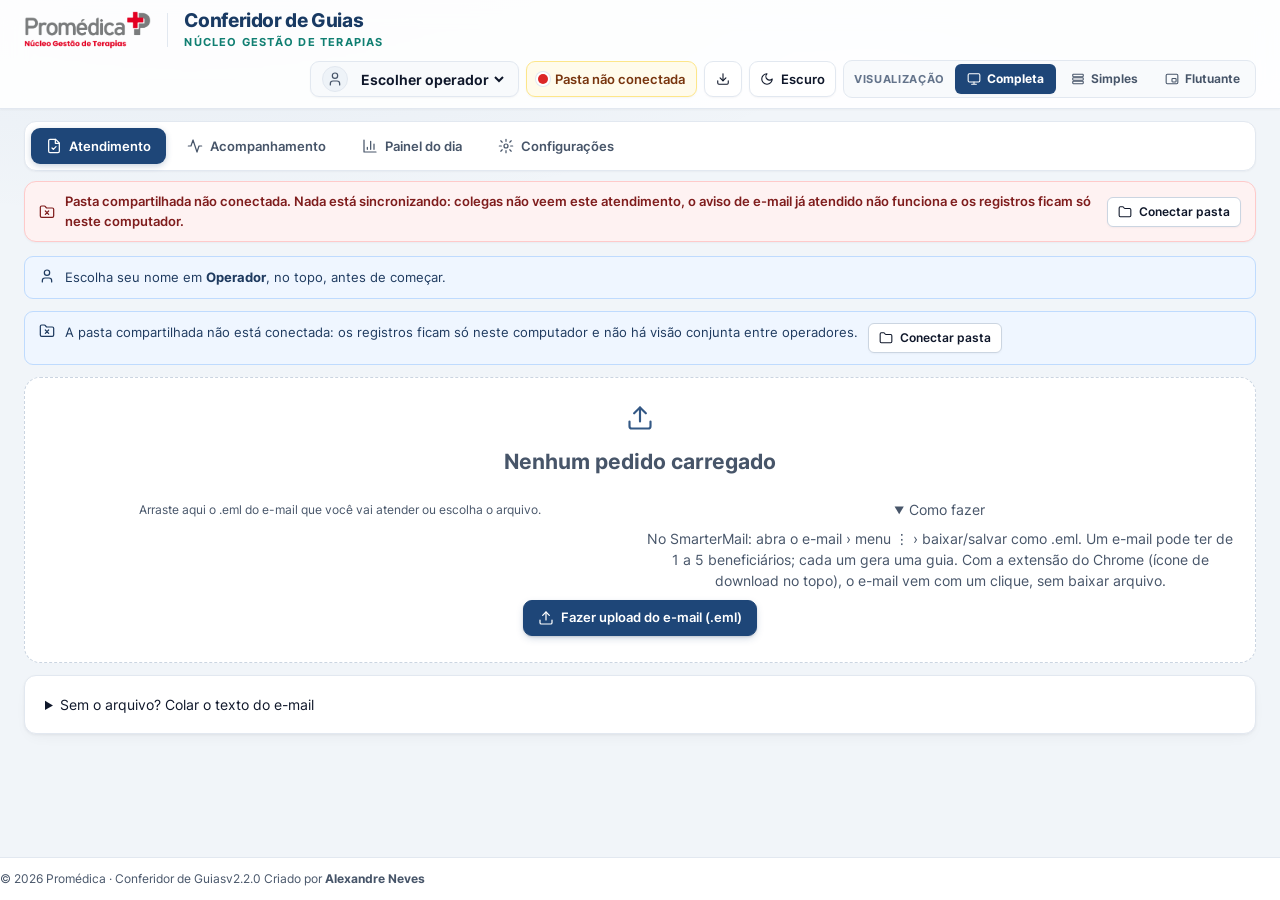
==== commit 1d410257: "Abertura à prova de falhas: cada etapa de carregamento é isolada e tem prazo (pasta lenta não trava " ====
--- a/public/index.html
+++ b/public/index.html
@@ -5,7 +5,6 @@
 <meta name="viewport" content="width=device-width,initial-scale=1">
 <meta name="robots" content="noindex,nofollow">
 <meta name="conferidor-guias" content="1">
-<meta name="description" content="Conferidor de Guias · Núcleo Gestão de Terapias — Promédica">
 <meta name="color-scheme" content="light dark">
 <title>Conferidor de Guias · Promédica</title>
 <link rel="icon" href="favicon.ico" sizes="32x32">
@@ -20,16 +19,37 @@
     document.documentElement.setAttribute('data-theme', escuro ? 'dark' : 'light');
   } catch (e) { }
 })();
+/* Se algo impedir a página de abrir, mostra o erro na tela (em vez de ficar em branco) para poder ser enviado ao suporte. */
+window.__erros = [];
+window.addEventListener('error', function (e) {
+  var t = e.target;
+  if (t && (t.tagName === 'SCRIPT' || t.tagName === 'LINK')) window.__erros.push('Arquivo não carregou: ' + (t.src || t.href));
+  else window.__erros.push((e.message || 'erro') + (e.filename ? ' (' + e.filename.split('/').pop() + ':' + e.lineno + ':' + e.colno + ')' : '') + (e.error && e.error.stack ? '\n' + String(e.error.stack).split('\n').slice(1, 4).join('\n') : ''));
+}, true);
+window.addEventListener('unhandledrejection', function (e) { var r = e.reason; window.__erros.push('Erro assíncrono: ' + (r && (r.stack || r.message) || r)); });
+window.__falhaAbrir = function () {
+  if (document.body.dataset.pronto) return;
+  var app = document.getElementById('app'); if (!app) return;
+  var txt = (window.__erros.length ? window.__erros.join('\n\n') : 'Nenhum erro registrado: a página ficou esperando (pasta compartilhada ou navegador lento).') + '\n\nNavegador: ' + navigator.userAgent;
+  app.innerHTML = '<div style="max-width:760px;margin:24px auto;padding:20px;border:1px solid #fca5a5;background:#fef2f2;color:#7f1d1d;border-radius:12px;font:14px/1.5 system-ui,sans-serif">'
+    + '<b style="font-size:16px">O Conferidor não terminou de abrir.</b><p>Recarregue a página (Ctrl+F5). Se continuar, clique em <b>Copiar detalhes</b> e envie ao suporte. Se houver um atendimento aberto que esteja impedindo a abertura, use <b>Abrir sem o atendimento salvo</b> (ele fica guardado como cópia neste computador e continua registrado como em andamento).</p>'
+    + '<pre id="errTxt" style="white-space:pre-wrap;background:#fff;color:#1c2431;border:1px solid #fecaca;border-radius:8px;padding:10px;max-height:260px;overflow:auto;font-size:12.5px"></pre>'
+    + '<p style="display:flex;gap:8px;flex-wrap:wrap"><button id="errRec">Recarregar</button><button id="errCop">Copiar detalhes</button><button id="errSem">Abrir sem o atendimento salvo</button></p></div>';
+  document.getElementById('errTxt').textContent = txt;
+  document.getElementById('errRec').onclick = function () { location.reload(); };
+  document.getElementById('errCop').onclick = function () { try { navigator.clipboard.writeText(txt); this.textContent = 'Copiado'; } catch (e) { } };
+  document.getElementById('errSem').onclick = function () { try { var a = localStorage.getItem('conferidor.atual'); if (a) localStorage.setItem('conferidor.atual.copia', a); localStorage.removeItem('conferidor.atual'); } catch (e) { } location.reload(); };
+};
+document.addEventListener('DOMContentLoaded', function () { setTimeout(window.__falhaAbrir, 12000); });
 </script>
 <link rel="stylesheet" href="css/app.css">
 </head>
 <body>
-<a class="pular-conteudo" href="#app">Pular para o conteúdo principal</a>
-<header class="topo" id="topoHeader">
+<header class="topo">
   <div class="wrap topo-in">
     <div class="marca">
       <img class="logo" src="logo-promedica.png" alt="Promédica">
-      <span class="div" aria-hidden="true"></span>
+      <span class="div"></span>
       <div>
         <h1>Conferidor de Guias</h1>
         <p class="sub">Núcleo Gestão de Terapias</p>
@@ -39,16 +59,15 @@
     <div class="topo-acoes" id="topoAcoes"></div>
   </div>
 </header>
-<div class="wrap nav-wrap" id="navWrap">
+<div class="wrap">
   <nav class="abas" id="abas" aria-label="Seções"></nav>
 </div>
 <div class="wrap print-wrap"><div class="print-head"><img src="logo-promedica.png" alt="Promédica"><b>Conferidor de Guias · <span>Núcleo Gestão de Terapias</span></b><small id="printData"></small></div></div>
 <div id="barraSync" class="barra-sync" hidden role="alert"></div>
-<div id="barraPausados" class="wrap" hidden></div>
-<main id="app" tabindex="-1"></main>
-<footer class="rodape" id="rodapePrincipal">
+<main id="app"></main>
+<footer class="rodape">
   <span>© <span id="anoRodape"></span> Promédica · Conferidor de Guias<span class="ver" id="verRodape" title="Versão do sistema"></span></span>
-  <span class="rodape-dir"><button type="button" class="link-sutil" data-act="abrirAtalhos" title="Ver atalhos de teclado (?)">Atalhos <kbd>?</kbd></button><span class="sep-ponto" aria-hidden="true">·</span><span>Criado por <b>Alexandre Neves</b></span></span>
+  <span>Criado por <b>Alexandre Neves</b></span>
 </footer>
 <div id="modalRoot"></div>
 <div class="toast" id="toast" role="status" aria-live="polite"></div>
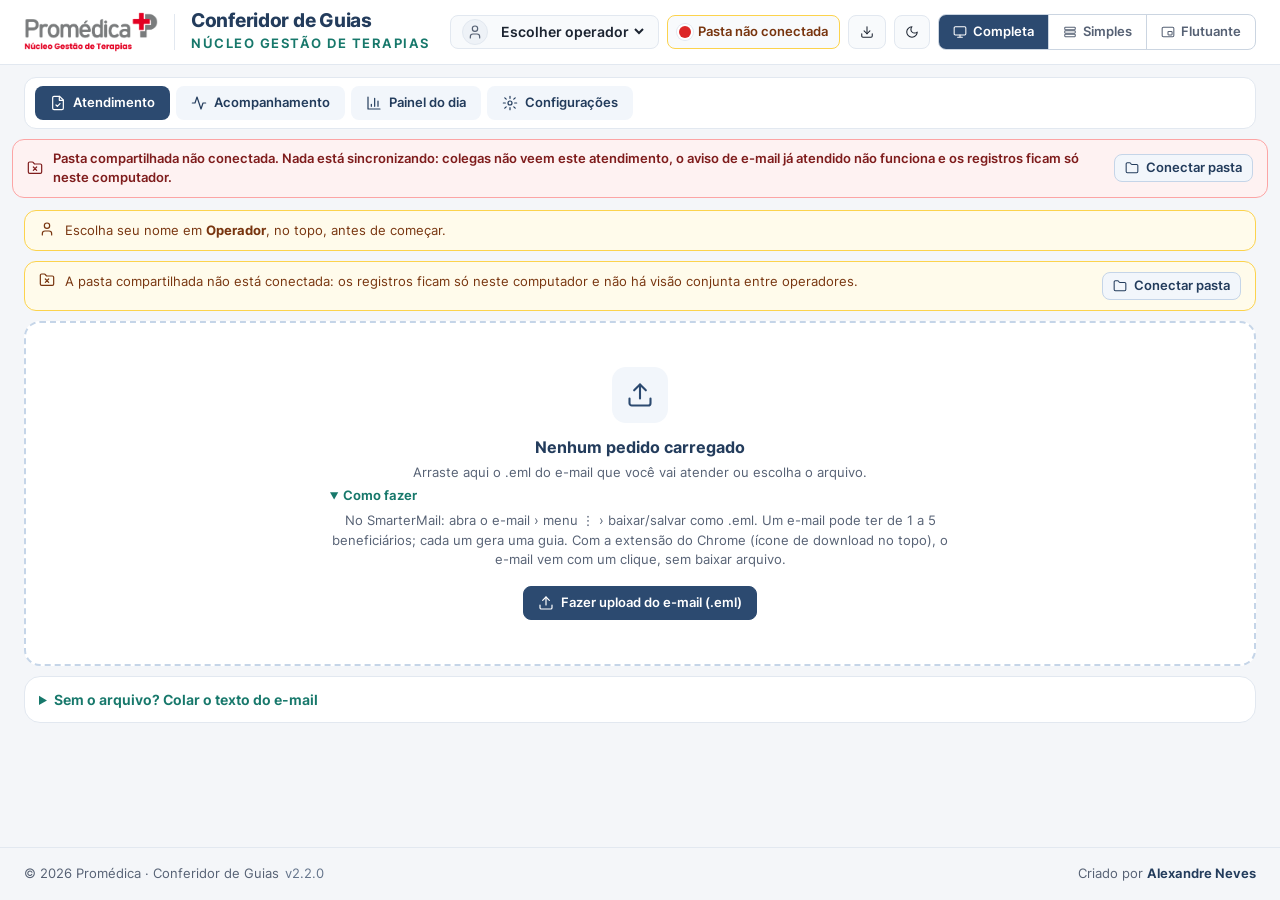
==== commit b2158353: "Listas do dia (Erasmo Neto): o e-mail da agenda vira uma lista dividida entre os operadores escolhid" ====
--- a/public/index.html
+++ b/public/index.html
@@ -82,6 +82,7 @@
 <script src="js/07-prints.js"></script>
 <script src="js/08-acoes.js"></script>
 <script src="js/09-ferramentas.js"></script>
-<script src="js/10-painel-e-inicio.js"></script>
+<script src="js/10-listas.js"></script>
+<script src="js/11-painel-e-inicio.js"></script>
 </body>
 </html>
--- a/public/css/app.css
+++ b/public/css/app.css
@@ -1,221 +1,191 @@
-/* Conferidor de Guias · Promédica — Sistema de Design Clínico v2.2 */
+/* Conferidor de Guias · Promédica — visual */
 @font-face{font-family:"Inter";font-style:normal;font-weight:100 900;font-display:swap;src:url("../fonts/inter-latin-wght-normal.woff2") format("woff2-variations"),url("../fonts/inter-latin-wght-normal.woff2") format("woff2")}
 :root{
   /* Tipografia */
   --font-sans:"Inter","Segoe UI Variable Text","Segoe UI",system-ui,-apple-system,"Helvetica Neue",Arial,sans-serif;
-  --font-mono:"JetBrains Mono","Cascadia Code","SFMono-Regular",Consolas,"Liberation Mono",monospace;
-  --fs-xs:12px; --fs-sm:13px; --fs-md:14px; --fs-lg:15.5px; --fs-xl:18.5px; --fs-2xl:23px;
+  --fs-xs:12.5px; --fs-sm:13px; --fs-md:14px; --fs-lg:16px; --fs-xl:19px; --fs-2xl:22px;
   --lh:1.5;
   /* Espaçamento e forma */
-  --r-xs:6px; --r-sm:9px; --r:12px; --r-lg:16px; --h-ctl:36px; --h-sm:30px;
-  /* Paleta Promédica (Marinho Institucional + Verde-Água Clínico) */
-  --brand-50:#f0f5fb; --brand-100:#dfeaf6; --brand-200:#c2d7ee; --brand-300:#96bae2; --brand-400:#6094ce; --brand-500:#3872b5;
-  --brand-600:#275996; --brand-700:#1e4678; --brand-800:#193a63; --brand-900:#152f50; --brand-950:#0d1f36;
-  --accent-50:#edfcf9; --accent-100:#d1f5ee; --accent-200:#a5e9dd; --accent-300:#6cd6c6; --accent-400:#36bba9; --accent-500:#189e8d;
-  --accent-600:#117f72; --accent-700:#11655c; --accent-800:#12514b; --accent-900:#11433e;
-  /* Superfícies, texto e elevação (tema claro) */
-  --bg:#f1f5f9; --bg-grad:radial-gradient(1200px 480px at 15% -10%,rgba(39,89,150,.07),transparent 65%),radial-gradient(900px 420px at 90% -15%,rgba(24,158,141,.06),transparent 60%);
-  --surface:#ffffff; --surface-2:#f8fafc; --surface-3:#eef3f8;
-  --header-bg:rgba(255,255,255,.88);
-  --border:#e2e8f0; --border-strong:#cbd5e1; --grid:#dde5ef;
-  --text:#0f172a; --text-2:#475569; --text-3:#64748b;
-  --primary:#1e4678; --primary-hover:#193a63; --primary-press:#152f50; --on-primary:#ffffff;
-  --soft:#f0f5fb; --soft-2:#dfeaf6; --soft-br:#c6d9ee; --soft-fg:#193a63;
-  --accent:#117f72; --accent-bg:#edfcf9; --accent-br:#a5e9dd; --accent-fg:#11655c;
-  --focus:#189e8d; --field:#ffffff; --th:#f1f5f9; --on-th:#334155;
-  --shadow-xs:0 1px 2px rgba(15,23,42,.04);
-  --shadow:0 1px 3px rgba(15,23,42,.05),0 6px 16px -6px rgba(15,23,42,.06);
-  --shadow-lg:0 12px 32px -8px rgba(15,23,42,.14),0 4px 10px -3px rgba(15,23,42,.06);
-  /* Estados semânticos (sem faixas grossas de borda; contraste WCAG AA) */
-  --ok-bg:#ecfdf5; --ok-fg:#14532d; --ok-br:#a7f3d0; --ok-solid:#16a34a;
-  --warn-bg:#fffbeb; --warn-fg:#78350f; --warn-br:#fde68a; --warn-solid:#d97706;
-  --bad-bg:#fef2f2; --bad-fg:#7f1d1d; --bad-br:#fecaca; --bad-solid:#dc2626;
+  --r-sm:8px; --r:12px; --r-lg:16px; --h-ctl:34px; --h-sm:28px;
+  /* Marca (paleta Promédica) */
+  --brand-50:#f2f6fb; --brand-100:#e1eaf4; --brand-200:#c5d5e8; --brand-300:#9bb6d5; --brand-400:#6a90bd; --brand-500:#4872a4;
+  --brand-600:#375b88; --brand-700:#2c4a70; --brand-800:#233c5c; --brand-900:#1e3350; --brand-950:#13223a;
+  --accent-50:#effaf8; --accent-100:#d3f0ea; --accent-200:#a7e0d5; --accent-300:#6fc9b9; --accent-400:#3aae9c; --accent-500:#1f9282;
+  --accent-600:#17786b; --accent-700:#155f56; --accent-800:#144d47; --accent-900:#12403b;
+  /* Tokens semânticos (tema claro) */
+  --bg:#f4f6f9; --surface:#ffffff; --surface-2:#f8fafc; --surface-3:#eef2f7;
+  --border:#e2e8f0; --border-strong:#cbd5e1; --grid:#d5dde8;
+  --text:#1c2431; --text-2:#566174; --text-3:#64748b;
+  --primary:#2c4a70; --primary-hover:#233c5c; --primary-press:#1e3350; --on-primary:#ffffff;
+  --soft:#f2f6fb; --soft-2:#e1eaf4; --soft-br:#c5d5e8; --soft-fg:#233c5c;
+  --accent:#17786b; --accent-bg:#effaf8; --accent-br:#a7e0d5; --accent-fg:#155f56;
+  --focus:#1f9282; --field:#ffffff; --th:#eef2f7; --on-th:#334155; --shadow:none;
+  --ok-bg:#ecfdf5; --ok-fg:#166534; --ok-br:#86efac; --ok-solid:#16a34a;
+  --warn-bg:#fffbeb; --warn-fg:#78350f; --warn-br:#fcd34d; --warn-solid:#d97706;
+  --bad-bg:#fef2f2; --bad-fg:#7f1d1d; --bad-br:#fca5a5; --bad-solid:#dc2626;
   --obs-bg:#f1f5f9; --obs-fg:#334155; --obs-br:#cbd5e1; --obs-solid:#64748b;
-  --info-bg:#eff6ff; --info-fg:#1e3a5f; --info-br:#bfdbfe; --info-solid:#2563eb;
+  --info-bg:#f2f6fb; --info-fg:#233c5c; --info-br:#c5d5e8; --info-solid:#4872a4;
   --neu-bg:#f1f5f9; --neu-fg:#334155; --neu-br:#e2e8f0;
-  /* Destaques do e-mail recebido */
-  --mark-ok:#bbf7d0; --mark-warn:#fde68a; --mark-cart:#dbeafe; --mark-benef:#ffe4e6; --mark-med:#e0f2fe; --mark-cid:#ffedd5; --mark-data:#ccfbf1;
-  --overlay:rgba(15,23,42,.58);
+  --mark-ok:#bbf7d0; --mark-warn:#fde68a; --mark-cart:#dbeafe; --mark-benef:#fce7f3; --mark-med:#e0e7ff; --mark-cid:#ffedd5; --mark-data:#ccfbf1;
+  --overlay:rgba(8,15,30,.62);
   color-scheme:light;
 }
 :root[data-theme=dark]{
-  /* Tema escuro em ardósia profunda e azul/verde clínico — estritamente sem tons roxos/violetas */
-  --bg:#0b111d; --bg-grad:radial-gradient(1100px 460px at 15% -10%,rgba(56,189,248,.06),transparent 65%),radial-gradient(900px 400px at 88% -15%,rgba(45,212,191,.05),transparent 60%);
-  --surface:#111927; --surface-2:#162032; --surface-3:#1d2a40;
-  --header-bg:rgba(17,25,39,.88);
-  --border:#223049; --border-strong:#314363; --grid:#283854;
-  --text:#e8eef7; --text-2:#9fb0c7; --text-3:#7588a3;
-  --primary:#2b6cb0; --primary-hover:#357bc4; --primary-press:#235893; --on-primary:#ffffff;
-  --soft:#16263d; --soft-2:#1e3352; --soft-br:#2d4a73; --soft-fg:#d4e5fa;
-  --accent:#2dd4bf; --accent-bg:#0f2d2b; --accent-br:#1d5b54; --accent-fg:#99f6e4;
-  --focus:#2dd4bf; --field:#0e1624; --th:#182336; --on-th:#cbd5e1;
-  --shadow-xs:inset 0 1px 0 rgba(255,255,255,.03),0 1px 2px rgba(0,0,0,.25);
-  --shadow:inset 0 1px 0 rgba(255,255,255,.035),0 4px 16px -4px rgba(0,0,0,.38);
-  --shadow-lg:inset 0 1px 0 rgba(255,255,255,.05),0 18px 42px -8px rgba(0,0,0,.62);
-  --ok-bg:#0d2c1d; --ok-fg:#86efac; --ok-br:#1c5e3a; --ok-solid:#22c55e;
-  --warn-bg:#2e2208; --warn-fg:#fcd34d; --warn-br:#6e5010; --warn-solid:#f59e0b;
-  --bad-bg:#331316; --bad-fg:#fca5a5; --bad-br:#73262b; --bad-solid:#ef4444;
-  --obs-bg:#1a2538; --obs-fg:#cbd5e1; --obs-br:#314363; --obs-solid:#94a3b8;
-  --info-bg:#14263f; --info-fg:#cfe3fc; --info-br:#2b4a75; --info-solid:#38bdf8;
-  --neu-bg:#1a2538; --neu-fg:#cbd5e1; --neu-br:#2d3e5c;
-  --mark-ok:#14492b; --mark-warn:#573f0d; --mark-cart:#173866; --mark-benef:#4c1d2b; --mark-med:#153e5c; --mark-cid:#543111; --mark-data:#114742;
-  --overlay:rgba(3,7,15,.74);
+  --bg:#0e1420; --surface:#151c2a; --surface-2:#1a2333; --surface-3:#212c40;
+  --border:#2a3550; --border-strong:#3a4966; --grid:#3d4b68;
+  --text:#e7ebf3; --text-2:#a6b1c4; --text-3:#7f8ba0;
+  --primary:#3d6cab; --primary-hover:#4a7bbd; --primary-press:#355f9a; --on-primary:#ffffff;
+  --soft:#1b2a42; --soft-2:#243652; --soft-br:#37507a; --soft-fg:#d3e2f6;
+  --accent:#3aae9c; --accent-bg:#11302d; --accent-br:#1f5e55; --accent-fg:#8fe0d2;
+  --focus:#4cc2ae; --field:#111826; --th:#212c40; --on-th:#cbd5e1; --shadow:none;
+  --ok-bg:#10301f; --ok-fg:#86efac; --ok-br:#1f6b3a; --ok-solid:#22c55e;
+  --warn-bg:#32280a; --warn-fg:#fcd34d; --warn-br:#7a5c0a; --warn-solid:#f59e0b;
+  --bad-bg:#3a1515; --bad-fg:#fca5a5; --bad-br:#7f2a2a; --bad-solid:#ef4444;
+  --obs-bg:#212c40; --obs-fg:#cbd5e1; --obs-br:#3a4966; --obs-solid:#94a3b8;
+  --info-bg:#1b2a42; --info-fg:#d3e2f6; --info-br:#37507a; --info-solid:#6a90bd;
+  --neu-bg:#212c40; --neu-fg:#cbd5e1; --neu-br:#3a4966;
+  --mark-ok:#14532d; --mark-warn:#5b4410; --mark-cart:#1e3a6e; --mark-benef:#5b2140; --mark-med:#2e3470; --mark-cid:#5a3412; --mark-data:#134e48;
+  --overlay:rgba(0,0,0,.72);
   color-scheme:dark;
 }
-
-/* Cores de identificação (operadores e clínicas) — sem matizes violeta/roxo */
-.idc-0{--c-h:212}.idc-1{--c-h:194}.idc-2{--c-h:174}.idc-3{--c-h:154}.idc-4{--c-h:132}
-.idc-5{--c-h:202}.idc-6{--c-h:184}.idc-7{--c-h:164}.idc-8{--c-h:346}.idc-9{--c-h:26}
-.idc{--c-bg:hsl(var(--c-h) 68% 93%);--c-fg:hsl(var(--c-h) 62% 24%);--c-br:hsl(var(--c-h) 48% 76%);--c-solid:hsl(var(--c-h) 56% 40%)}
-:root[data-theme=dark] .idc{--c-bg:hsl(var(--c-h) 38% 20%);--c-fg:hsl(var(--c-h) 72% 82%);--c-br:hsl(var(--c-h) 36% 36%);--c-solid:hsl(var(--c-h) 58% 58%)}
+/* Cores de identificação (operadores e clínicas). Evitam vermelho e âmbar, reservados a alertas. */
+.idc-0{--c-h:215}.idc-1{--c-h:190}.idc-2{--c-h:172}.idc-3{--c-h:145}.idc-4{--c-h:95}
+.idc-5{--c-h:245}.idc-6{--c-h:272}.idc-7{--c-h:300}.idc-8{--c-h:332}.idc-9{--c-h:24}
+.idc{--c-bg:hsl(var(--c-h) 70% 92%);--c-fg:hsl(var(--c-h) 60% 26%);--c-br:hsl(var(--c-h) 50% 72%);--c-solid:hsl(var(--c-h) 55% 42%)}
+:root[data-theme=dark] .idc{--c-bg:hsl(var(--c-h) 38% 22%);--c-fg:hsl(var(--c-h) 75% 82%);--c-br:hsl(var(--c-h) 35% 40%);--c-solid:hsl(var(--c-h) 60% 62%)}
 
 *{box-sizing:border-box}
-html{-webkit-text-size-adjust:100%;scroll-behavior:smooth}
-html,body{margin:0;background-color:var(--bg);background-image:var(--bg-grad);background-attachment:fixed;color:var(--text);font:400 var(--fs-md)/var(--lh) var(--font-sans);font-feature-settings:"cv11","ss01";-webkit-font-smoothing:antialiased}
+html{-webkit-text-size-adjust:100%}
+html,body{margin:0;background:var(--bg);color:var(--text);font:400 var(--fs-md)/var(--lh) var(--font-sans);font-feature-settings:"cv11","ss01";-webkit-font-smoothing:antialiased}
 body{display:flex;flex-direction:column;min-height:100vh}
 button,input,select,textarea{font:inherit;color:inherit}
 h1,h2,h3,h4,p{margin:0}
-main:focus{outline:none}
 .num,.mono{font-variant-numeric:tabular-nums;font-feature-settings:"tnum"}
 .muted{color:var(--text-2)}
 .oculto{display:none!important}
 .sr{position:absolute;width:1px;height:1px;overflow:hidden;clip:rect(0 0 0 0);white-space:nowrap}
-a{color:var(--accent);text-underline-offset:2px}
-.wrap{width:100%;max-width:1600px;margin:0 auto;padding:0 14px}
+a{color:var(--accent)}
+.wrap{width:100%;max-width:1600px;margin:0 auto;padding:0 12px}
 @media (min-width:640px){.wrap{padding:0 24px}}
 
-/* Link de pular para o conteúdo (acessibilidade via teclado) */
-.pular-conteudo{position:fixed;top:10px;left:14px;z-index:400;padding:8px 14px;border-radius:var(--r-sm);background:var(--primary);color:var(--on-primary);font-weight:650;font-size:var(--fs-sm);text-decoration:none;box-shadow:var(--shadow-lg);transform:translateY(-150%);transition:transform .16s ease}
-.pular-conteudo:focus,.pular-conteudo:focus-visible{transform:translateY(0);outline:2px solid var(--focus);outline-offset:2px}
-
 /* Ícones */
-.ic{width:16px;height:16px;flex:none;stroke:currentColor;fill:none;stroke-width:1.85;stroke-linecap:round;stroke-linejoin:round}
+.ic{width:16px;height:16px;flex:none;stroke:currentColor;fill:none;stroke-width:1.8;stroke-linecap:round;stroke-linejoin:round}
 .ic.sm{width:14px;height:14px}.ic.lg{width:20px;height:20px}.ic.xl{width:28px;height:28px}
 @keyframes giro{to{transform:rotate(360deg)}}
 
-.aba-pausada{position:fixed;inset:0;z-index:200;background:var(--overlay);backdrop-filter:blur(4px);display:flex;align-items:center;justify-content:center;padding:16px}
-.aba-pausada-c{background:var(--surface);color:var(--text);border:1px solid var(--border);border-radius:var(--r-lg);padding:28px;max-width:460px;text-align:center;display:grid;gap:12px;justify-items:center;box-shadow:var(--shadow-lg)}
+.aba-pausada{position:fixed;inset:0;z-index:200;background:var(--overlay);display:flex;align-items:center;justify-content:center;padding:16px}
+.aba-pausada-c{background:var(--surface);color:var(--text);border-radius:var(--r-lg);padding:28px;max-width:460px;text-align:center;display:grid;gap:12px;justify-items:center;box-shadow:0 20px 50px rgba(0,0,0,.35)}
 .aba-pausada-c .ic{color:var(--warn-solid)}
-.aba-pausada-c h2{font-size:var(--fs-xl);letter-spacing:-.015em}
-
-/* ===== Cabeçalho fixo (Sticky Glassmorphic Header) ===== */
-header.topo{background:var(--header-bg);backdrop-filter:blur(12px);-webkit-backdrop-filter:blur(12px);border-bottom:1px solid var(--border);box-shadow:var(--shadow-xs);position:sticky;top:0;z-index:30}
-.topo-in{display:flex;flex-wrap:wrap;align-items:center;justify-content:space-between;gap:10px 18px;padding-top:10px;padding-bottom:10px}
+.aba-pausada-c h2{font-size:var(--fs-xl)}
+/* ===== Topo ===== */
+header.topo{background:var(--surface);border-bottom:1px solid var(--border);box-shadow:var(--shadow);position:sticky;top:0;z-index:30}
+.topo-in{display:flex;flex-wrap:wrap;align-items:center;justify-content:space-between;gap:10px 20px;padding-top:10px;padding-bottom:10px}
 .marca{display:flex;align-items:center;min-width:0}
-.marca .logo{height:38px;width:auto;display:block}
+.marca .logo{height:40px;width:auto;display:block}
 :root[data-theme=dark] .marca .logo{filter:brightness(1.25) contrast(1.05)}
-.marca .div{width:1px;height:34px;background:var(--border);margin:0 16px;display:none}
+.marca .div{width:1px;height:36px;background:var(--border);margin:0 16px;display:none}
 @media (min-width:640px){.marca .div{display:block}}
-.marca h1{font-size:var(--fs-xl);font-weight:750;color:var(--soft-fg);letter-spacing:-.02em;line-height:1.18}
-.marca .sub{margin-top:2px;font-size:11px;font-weight:700;text-transform:uppercase;letter-spacing:.11em;color:var(--accent)}
-.topo-acoes{display:flex;flex-wrap:wrap;gap:7px;align-items:center;margin-left:auto}
-.chip{display:inline-flex;align-items:center;gap:7px;min-height:var(--h-ctl);border-radius:var(--r-sm);padding:0 11px;font-size:var(--fs-sm);font-weight:600;background:var(--surface);color:var(--text);border:1px solid var(--border);box-shadow:var(--shadow-xs);white-space:nowrap;line-height:1;transition:background .14s,border-color .14s,transform .08s}
+.marca h1{font-size:var(--fs-xl);font-weight:750;color:var(--soft-fg);letter-spacing:-.015em;line-height:1.2}
+.marca .sub{margin-top:2px;font-size:var(--fs-xs);font-weight:650;text-transform:uppercase;letter-spacing:.12em;color:var(--accent)}
+.topo-acoes{display:flex;flex-wrap:wrap;gap:8px;align-items:center;margin-left:auto}
+.chip{display:inline-flex;align-items:center;gap:7px;min-height:var(--h-ctl);border-radius:var(--r-sm);padding:0 11px;font-size:var(--fs-sm);font-weight:600;background:var(--surface-2);color:var(--text);border:1px solid var(--border);white-space:nowrap;line-height:1}
 .chip.ctx{background:var(--soft);border-color:var(--soft-br);color:var(--soft-fg)}
 button.chip{cursor:pointer}
-button.chip:hover{background:var(--soft-2);border-color:var(--soft-br)}
+button.chip:hover{background:var(--soft-2)}
 button.chip:active{transform:translateY(1px)}
 .chip.chip-op{background:var(--c-bg,var(--surface-2));border-color:var(--c-br,var(--border));color:var(--c-fg,var(--text))}
 .chip select option{color:var(--text);background:var(--surface)}
-.chip select{width:auto;min-width:110px;max-width:175px;border:0;background:transparent;padding:0 2px;font-weight:650;color:inherit;cursor:pointer;min-height:0;box-shadow:none;border-radius:0}
+.chip select{width:auto;min-width:110px;max-width:170px;border:0;background:transparent;padding:0 2px;font-weight:600;color:inherit;cursor:pointer;min-height:0;box-shadow:none;border-radius:0}
 .chip select:focus{outline:none;box-shadow:none}
 .chip:focus-within,.chip:focus-visible{outline:2px solid var(--focus);outline-offset:1px}
 .chip.pasta{font-weight:600}
 .chip.pasta.ok{background:var(--ok-bg);color:var(--ok-fg);border-color:var(--ok-br)}
-.chip.pasta.alerta{background:var(--warn-bg);color:var(--warn-fg);border-color:var(--warn-br)}
+.chip.pasta.alerta{background:var(--surface-2);color:var(--warn-fg);border-color:var(--warn-br)}
 .chip.pasta.alerta .ic{color:var(--warn-solid)}
+:root[data-theme=dark] .chip.pasta.alerta{color:var(--warn-fg)}
 .chip.tema{padding:0 10px}
-.luz{width:10px;height:10px;border-radius:50%;flex:none;box-shadow:0 0 0 2px var(--surface),0 0 0 3px var(--border)}
+.luz{width:12px;height:12px;border-radius:50%;flex:none;box-shadow:0 0 0 2px var(--surface),0 0 0 3px var(--border)}
 .luz.ok{background:#16a34a}.luz.warn{background:#eab308}.luz.bad{background:#dc2626}
 .btn.so{font-size:0;gap:0;padding:0 9px;min-width:var(--h-ctl)}
-.btn.sm.so,.btn.cp{min-width:var(--h-sm);padding:0 9px}
+.btn.sm.so,.btn.cp{min-width:var(--h-sm);padding:0 8px}
 .btn.so .ic{font-size:var(--fs-sm)}
 .progs{display:none;gap:6px;align-items:center;margin-right:auto;min-width:0}
 body.topo-mini .progs{display:flex}
-.prog{width:30px;height:30px;border-radius:50%;flex:none;display:inline-flex;align-items:center;justify-content:center;position:relative;cursor:help;background:conic-gradient(var(--c-solid,var(--primary)) calc(var(--p,0)*1%),var(--surface-3) 0)}
+.prog{width:32px;height:32px;border-radius:50%;flex:none;display:inline-flex;align-items:center;justify-content:center;position:relative;cursor:help;background:conic-gradient(var(--c-solid,var(--primary)) calc(var(--p,0)*1%),var(--surface-3) 0)}
 .prog::before{content:"";position:absolute;inset:3px;border-radius:50%;background:var(--surface)}
 .prog .pe{position:relative;display:inline-flex;line-height:1}
-.prog .emoji{font-size:16px}.prog .ic{color:var(--text-3)}
-
-/* Topo compacto (Modo Simples): mantém abas visíveis em formato enxuto */
+.prog .emoji{font-size:17px}.prog .ic{color:var(--text-3)}
+.guia-destaque{margin:4px 0 14px;padding:14px 16px;border:2px solid var(--warn-br);background:var(--warn-bg);border-radius:var(--r)}
+.guia-destaque.ok{border-color:var(--ok-solid);background:var(--ok-bg)}
+.guia-destaque.erro{border-color:var(--bad-solid);background:var(--bad-bg)}
+.guia-destaque .lbl{font-size:var(--fs-md);font-weight:750;display:flex;align-items:center;gap:8px;margin-bottom:8px}
+.guia-destaque input{font-size:28px;font-weight:750;letter-spacing:.09em;height:58px;max-width:420px;width:100%;text-transform:uppercase;font-variant-numeric:tabular-nums}
+.zona-prints{display:flex;align-items:center;justify-content:center;gap:10px;padding:16px;border:2px dashed var(--border-strong);border-radius:var(--r);background:var(--surface-2);color:var(--text-2);cursor:pointer;text-align:center}
+.zona-prints:hover,.zona-prints.sobre{border-color:var(--accent);background:var(--accent-bg);color:var(--accent-fg)}
+table.prints-t td{vertical-align:middle}
+img.mini{display:block;max-width:240px;max-height:34px;image-rendering:auto;border:1px solid var(--border);border-radius:4px;background:#fff}
+.barra-sync{display:flex;align-items:center;gap:10px;flex-wrap:wrap;margin:10px auto 0;max-width:1600px;width:calc(100% - 24px);padding:9px 14px;background:var(--bad-bg);border:1px solid var(--bad-br);color:var(--bad-fg);border-radius:var(--r);font-size:var(--fs-sm);font-weight:600}
+.barra-sync[hidden]{display:none}
+.barra-sync .esp{flex:1 1 220px;min-width:0}
 .chip.mini-btn{padding:0 9px;min-width:var(--h-ctl);justify-content:center}
-body.topo-mini header.topo{background:linear-gradient(var(--c-bg,transparent),var(--c-bg,transparent)),var(--header-bg);border-bottom-color:var(--c-br,var(--border))}
+/* Topo compacto: só operador, luz da pasta e botão de voltar, na cor do operador */
+body.topo-mini header.topo{background:linear-gradient(var(--c-bg,transparent),var(--c-bg,transparent)),var(--surface);border-bottom-color:var(--c-br,var(--border));box-shadow:none}
 body.topo-mini .marca{display:none}
-body.topo-mini .topo-in{padding-top:4px;padding-bottom:4px;justify-content:flex-end;flex-wrap:nowrap}
+body.topo-mini .topo-in{padding-top:3px;padding-bottom:3px;justify-content:flex-end;flex-wrap:nowrap}
 body.topo-mini .topo-acoes{flex-wrap:nowrap;gap:6px}
-body.topo-mini .chip{min-height:28px;padding:0 8px;box-shadow:none}
+body.topo-mini .chip{min-height:28px;padding:0 8px}
 body.topo-mini .chip.mini-btn{min-width:28px;padding:0 6px}
 body.topo-mini .chip.chip-op{background:transparent;border-color:transparent}
-body.topo-mini nav.abas{padding:4px 6px;margin-top:8px;gap:4px}
-body.topo-mini nav.abas button{min-height:28px;padding:0 10px;font-size:var(--fs-xs)}
-body.topo-mini .chip select{max-width:44vw}
+body.topo-mini nav.abas{display:none}
+body.topo-mini .chip select{max-width:46vw}
 .chip .txt-fino{display:inline}
 @media (max-width:560px){
   .chip .txt-fino,nav.abas button .txt-fino{display:none}
   .chip.ctx{padding:0 8px}
-  nav.abas{gap:4px;padding:5px}
-  nav.abas button{padding:0 10px;flex:1;justify-content:center}
+  nav.abas{gap:4px;padding:6px}
+  nav.abas button{padding:0 12px;flex:1;justify-content:center}
   .topo-in{padding-top:6px;padding-bottom:6px;gap:6px 10px}
   .marca .logo{height:30px}
   .marca h1{font-size:var(--fs-lg)}
-  .marca .sub{font-size:10.5px;letter-spacing:.05em}
+  .marca .sub{font-size:var(--fs-xs);letter-spacing:.04em}
   .topo-acoes{gap:5px;width:100%;justify-content:flex-end}
   .chip select{min-width:80px;max-width:36vw}
 }
-
 .avatar{display:inline-flex;align-items:center;justify-content:center;flex:none;width:26px;height:26px;border-radius:50%;background:var(--c-bg,var(--surface-3));color:var(--c-fg,var(--text-2));border:1px solid var(--c-br,var(--border))}
-.avatar .emoji{font-size:17px;line-height:1}.avatar.lg .emoji{font-size:28px}.tag .emoji{font-size:14px;line-height:1}.av-op .emoji{font-size:26px;line-height:1}
+.avatar .emoji{font-size:18px;line-height:1}.avatar.lg .emoji{font-size:29px}.tag .emoji{font-size:15px;line-height:1}.av-op .emoji{font-size:27px;line-height:1}
 .avatar.lg{width:44px;height:44px}.avatar.lg .ic{width:19px;height:19px}
-.sq{display:inline-flex;align-items:center;justify-content:center;flex:none;width:26px;height:26px;border-radius:7px;background:var(--c-bg);color:var(--c-fg);border:1px solid var(--c-br);font-size:var(--fs-xs);font-weight:750;letter-spacing:.02em}
+.sq{display:inline-flex;align-items:center;justify-content:center;flex:none;width:26px;height:26px;border-radius:6px;background:var(--c-bg);color:var(--c-fg);border:1px solid var(--c-br);font-size:var(--fs-xs);font-weight:750;letter-spacing:.02em}
 .sq.lg{width:34px;height:34px;font-size:13px;border-radius:9px}
 
-/* ===== Barras de sincronização e de atendimentos pausados ===== */
-.barra-sync{display:flex;align-items:center;gap:10px;flex-wrap:wrap;margin:10px auto 0;max-width:1600px;width:calc(100% - 28px);padding:10px 14px;background:var(--bad-bg);border:1px solid var(--bad-br);color:var(--bad-fg);border-radius:var(--r);font-size:var(--fs-sm);font-weight:600;box-shadow:var(--shadow-xs)}
-.barra-sync[hidden]{display:none}
-.barra-sync .esp{flex:1 1 220px;min-width:0}
-
-.barra-pausados{display:flex;align-items:center;gap:8px 10px;flex-wrap:wrap;margin:10px auto 0;max-width:1600px;width:calc(100% - 28px);padding:8px 12px;background:var(--surface);border:1px solid var(--border);border-radius:var(--r);box-shadow:var(--shadow-xs)}
-@media (min-width:640px){.barra-sync,.barra-pausados{width:calc(100% - 48px)}}
-.barra-pausados[hidden]{display:none}
-.pausados-rot{display:inline-flex;align-items:center;gap:6px;font-size:var(--fs-xs);font-weight:700;text-transform:uppercase;letter-spacing:.06em;color:var(--accent);padding-right:4px}
-.pausados-lista{display:flex;flex-wrap:wrap;gap:6px;flex:1;min-width:0}
-.pausado-chip{display:inline-flex;align-items:center;background:var(--surface-2);border:1px solid var(--border-strong);border-radius:999px;overflow:hidden;max-width:100%;transition:border-color .14s,background .14s}
-.pausado-chip:hover{border-color:var(--primary);background:var(--soft)}
-.pausado-ir{display:inline-flex;align-items:center;gap:6px;border:0;background:transparent;padding:4px 10px 4px 11px;font-size:var(--fs-xs);color:var(--text);cursor:pointer;min-width:0}
-.pausado-ir b{font-weight:650;max-width:190px;overflow:hidden;text-overflow:ellipsis;white-space:nowrap}
-.pausado-ir .muted{font-size:11.5px;white-space:nowrap}
-.pausado-x{display:inline-flex;align-items:center;justify-content:center;border:0;border-left:1px solid var(--border);background:transparent;color:var(--text-3);width:26px;height:26px;cursor:pointer;padding:0}
-.pausado-x:hover{background:var(--bad-bg);color:var(--bad-fg)}
-
-/* ===== Abas principais e passos do atendimento ===== */
-nav.abas{display:flex;flex-wrap:wrap;gap:6px;padding:6px;margin:12px 0 0;background:var(--surface);border:1px solid var(--border);border-radius:var(--r);box-shadow:var(--shadow-xs)}
-nav.abas button{display:inline-flex;align-items:center;gap:7px;min-height:var(--h-ctl);border:1px solid transparent;background:transparent;color:var(--text-2);padding:0 14px;border-radius:var(--r-sm);font-size:var(--fs-sm);font-weight:600;cursor:pointer;transition:background .14s,color .14s,box-shadow .14s}
-nav.abas button:hover{background:var(--surface-2);color:var(--text)}
+/* ===== Abas e etapas ===== */
+nav.abas{display:flex;flex-wrap:wrap;gap:6px;padding:8px 10px;margin:12px 0 0;background:var(--surface);border:1px solid var(--border);border-radius:var(--r);box-shadow:var(--shadow)}
+nav.abas button{display:inline-flex;align-items:center;gap:7px;min-height:var(--h-ctl);border:1px solid transparent;background:var(--soft);color:var(--soft-fg);padding:0 14px;border-radius:var(--r-sm);font-size:var(--fs-sm);font-weight:600;cursor:pointer;transition:background .12s}
+nav.abas button:hover{background:var(--soft-2)}
 nav.abas button:active{transform:translateY(1px)}
-nav.abas button.ativo{background:var(--primary);color:var(--on-primary);box-shadow:0 2px 6px rgba(30,70,120,.24)}
+nav.abas button.ativo{background:var(--primary);color:var(--on-primary)}
 nav.abas button:focus-visible{outline:2px solid var(--focus);outline-offset:2px}
-
-main{width:100%;max-width:1600px;margin:0 auto;padding:14px 14px 32px;flex:1}
-@media (min-width:640px){main{padding:14px 24px 32px}}
-main > * + *{margin-top:12px}
+main{width:100%;max-width:1600px;margin:0 auto;padding:12px 12px 28px;flex:1}
+@media (min-width:640px){main{padding:12px 24px 28px}}
+main > * + *{margin-top:10px}
 
 .guias-bar{display:flex;gap:8px;overflow-x:auto;padding:2px 2px 6px}
-.guia-tab{display:flex;align-items:center;gap:10px;flex:none;min-width:195px;max-width:300px;text-align:left;border:1px solid var(--border);background:var(--surface);border-radius:var(--r);padding:9px 13px;cursor:pointer;box-shadow:var(--shadow-xs);transition:border-color .14s,background .14s,box-shadow .14s}
+.guia-tab{display:flex;align-items:center;gap:9px;flex:none;min-width:190px;max-width:290px;text-align:left;border:1px solid var(--border);background:var(--surface);border-radius:var(--r);padding:8px 12px;cursor:pointer;box-shadow:var(--shadow)}
 .guia-tab:hover{border-color:var(--border-strong);background:var(--surface-2)}
-.guia-tab.ativa{border-color:var(--primary);background:var(--soft);box-shadow:0 0 0 1px var(--primary)}
+.guia-tab.ativa{border-color:var(--primary);box-shadow:0 0 0 1px var(--primary)}
 .guia-tab .t1{font-size:var(--fs-sm);font-weight:650;line-height:1.25;overflow-wrap:anywhere}
 .guia-tab .t2{font-size:var(--fs-xs);color:var(--text-2)}
 .guia-tab:focus-visible{outline:2px solid var(--focus);outline-offset:2px}
 
-.passos{display:flex;gap:6px;padding:7px;background:var(--surface);border:1px solid var(--border);border-radius:var(--r);box-shadow:var(--shadow-xs);overflow-x:auto}
-.passo{flex:1 0 auto;min-width:48px;display:flex;align-items:center;gap:10px;border:1px solid transparent;background:transparent;border-radius:var(--r-sm);padding:8px 12px;cursor:pointer;text-align:left;color:var(--text-2);transition:background .14s,border-color .14s}
+.passos{display:flex;gap:6px;padding:8px;background:var(--surface);border:1px solid var(--border);border-radius:var(--r);box-shadow:var(--shadow);overflow-x:auto}
+.passo{flex:1 0 auto;min-width:46px;display:flex;align-items:center;gap:10px;border:1px solid transparent;background:transparent;border-radius:var(--r-sm);padding:7px 12px;cursor:pointer;text-align:left;color:var(--text-2)}
 @media (min-width:760px){.passo{min-width:170px}}
-.passo .bola{width:27px;height:27px;border-radius:50%;display:inline-flex;align-items:center;justify-content:center;flex:none;font-size:var(--fs-xs);font-weight:750;border:1.5px solid var(--border-strong);color:var(--text-2);background:var(--surface-2);transition:background .14s,border-color .14s,color .14s}
+.passo .bola{width:26px;height:26px;border-radius:50%;display:inline-flex;align-items:center;justify-content:center;flex:none;font-size:var(--fs-xs);font-weight:700;border:2px solid var(--border-strong);color:var(--text-2);background:var(--surface)}
 .passo .tx{display:none;min-width:0}
 @media (min-width:760px){.passo .tx{display:block}}
-.passo .tx small{display:block;font-size:11.5px;line-height:1.2;color:var(--text-3)}
+.passo .tx small{display:block;font-size:var(--fs-xs);line-height:1.2}
 .passo .tx b{display:block;font-size:var(--fs-sm);font-weight:650;color:var(--text);line-height:1.3}
 .passo:hover:not(:disabled){background:var(--surface-2)}
-.passo:disabled{cursor:not-allowed;opacity:.5}
+.passo:disabled{cursor:not-allowed;opacity:.55}
 .passo.atual{background:var(--soft);border-color:var(--soft-br)}
 .passo.atual .bola{background:var(--primary);border-color:var(--primary);color:var(--on-primary)}
 .passo.feito .bola{background:var(--ok-solid);border-color:var(--ok-solid);color:#fff}
@@ -225,408 +195,560 @@
 .passo .passo-selo{margin-left:auto;display:none}
 @media (min-width:760px){.passo .passo-selo{display:inline-flex}}
 .passo.atual.atencao .bola{background:var(--warn-bg);border-color:var(--warn-solid);color:var(--warn-fg)}
-/* ===== Guia rápido, vazios, controles de visão e densidade ===== */
-.como{display:grid;gap:10px;grid-template-columns:repeat(auto-fit,minmax(220px,1fr));margin-top:12px}
-.como > div{display:flex;gap:10px;align-items:flex-start;padding:12px;border-radius:var(--r-sm);background:var(--surface-2);border:1px solid var(--border);font-size:var(--fs-sm);color:var(--text-2)}
-.como > div b{display:block;color:var(--text);font-weight:650;margin-bottom:2px}
-.como > div .bola-n{width:24px;height:24px;border-radius:50%;background:var(--soft);color:var(--primary);border:1px solid var(--soft-br);font-size:var(--fs-xs);font-weight:750;display:inline-flex;align-items:center;justify-content:center;flex:none}
-.como-d{margin-top:8px}
-.como-d > summary{cursor:pointer;font-size:var(--fs-xs);font-weight:650;color:var(--accent);display:inline-flex;align-items:center;gap:6px;padding:5px 10px;border-radius:var(--r-xs);user-select:none;list-style:none}
-.como-d > summary::-webkit-details-marker{display:none}
-.como-d > summary:hover{background:var(--accent-bg)}
-
-.vazio{border:1.5px dashed var(--border-strong);border-radius:var(--r-lg);padding:26px 20px;text-align:center;background:var(--surface);color:var(--text-2);display:grid;gap:9px;justify-items:center;transition:border-color .15s,background .15s,box-shadow .15s}
-.vazio .ic.xl{color:var(--primary);opacity:.9}
-.vazio b{color:var(--text);font-size:var(--fs-lg);font-weight:700;letter-spacing:-.01em}
-.vazio.aguardando{cursor:pointer}
-.vazio.aguardando:hover{border-color:var(--primary);background:var(--soft)}
-.vazio.sobre{border-style:solid;border-color:var(--accent);background:var(--accent-bg);box-shadow:0 0 0 3px rgba(24,158,141,.15)}
-
-.seg-vis{display:inline-flex;align-items:center;background:var(--surface-2);border:1px solid var(--border);border-radius:var(--r-sm);padding:2px;gap:2px}
-.seg-vis button{display:inline-flex;align-items:center;gap:5px;border:0;background:transparent;color:var(--text-2);padding:4px 10px;min-height:28px;border-radius:calc(var(--r-sm) - 2px);font-size:var(--fs-xs);font-weight:600;cursor:pointer;transition:background .12s,color .12s}
-.seg-vis button:hover{color:var(--text)}
-.seg-vis button.on{background:var(--surface);color:var(--primary);box-shadow:var(--shadow-xs);font-weight:700}
-.seg-vis .seg-rot{font-size:11px;font-weight:700;text-transform:uppercase;letter-spacing:.06em;color:var(--text-3);padding:0 7px}
-
-/* Modo denso — preserva área mínima de toque/clique >= 28px */
-body.densa{--h-ctl:32px;--h-sm:28px}
-body.densa main{padding-top:10px}
-body.densa main > * + *{margin-top:9px}
-body.densa .card{padding:13px 15px}
-body.densa .card-h{margin-bottom:9px}
-body.densa table.t th,body.densa table.t td{padding:6px 9px}
-body.densa .cp-linha{padding:6px 9px;min-height:32px}
-body.densa .al{padding:9px 11px}
-
-/* ===== Barra inferior de ação fixa e colunas aderentes ===== */
-.barra-acao{position:sticky;bottom:10px;z-index:20;display:flex;flex-wrap:wrap;align-items:center;justify-content:space-between;gap:10px 14px;padding:11px 16px;background:var(--header-bg);backdrop-filter:blur(12px);-webkit-backdrop-filter:blur(12px);border:1px solid var(--border-strong);border-radius:var(--r);box-shadow:var(--shadow-lg)}
-.barra-st{display:flex;align-items:center;gap:9px;min-width:0;flex:1 1 220px;font-size:var(--fs-sm)}
-.barra-msg{color:var(--text-2);line-height:1.35}
-.barra-msg b{color:var(--text);font-weight:650}
-.acoes-sec{display:flex;flex-wrap:wrap;gap:8px;align-items:center}
-@keyframes piscarAlerta{0%,100%{box-shadow:0 0 0 0 rgba(217,119,6,0)}50%{box-shadow:0 0 0 4px rgba(217,119,6,.32)}}
-.piscar{animation:piscarAlerta .9s ease 2}
+
+/* ===== Como fazer / aguardando e-mail ===== */
+.como{margin:0 0 10px}.como .dica{margin:0 0 4px;font-size:var(--fs-sm)}
+.como details > summary{font-size:var(--fs-xs);color:var(--accent);font-weight:650;width:max-content}
+.como-d{font-size:var(--fs-sm);color:var(--text-2);padding:6px 0 0}.como-d ol{margin:0;padding-left:20px}.como-d p{margin:4px 0 0}
+.vazio .como{max-width:620px;margin:0 auto 14px}
+.vazio.aguardando{padding:22px 20px}.vazio.aguardando .ico{width:44px;height:44px;margin-bottom:8px}
+/* ===== Seletor de visualização ===== */
+.seg-vis{align-items:stretch}
+.seg-vis .seg-rot{display:inline-flex;align-items:center;padding:0 10px;font-size:var(--fs-xs);font-weight:650;color:var(--text-2);background:var(--surface-2);border-right:1px solid var(--border-strong)}
+.seg-vis button{padding:5px 11px;min-height:calc(var(--h-ctl) - 2px)}
+.seg-vis button.on{background:var(--primary);color:var(--on-primary)}
+body.topo-mini .seg-vis button{padding:3px 8px;min-height:26px}
+@media (max-width:1499px){.seg-vis .seg-rot{display:none}.chip.tema .txt-fino{display:none}}
+@media (max-width:1100px){.seg-vis .txt-fino{display:none}}
+/* ===== Densidade compacta ===== */
+body.densa{--h-ctl:28px;--h-sm:24px}
+body.densa .card{padding:8px 12px}
+body.densa main > * + *{margin-top:6px}
+body.densa .card + .card{margin-top:6px}
+body.densa .cp-grupo{padding:4px 10px}
+body.densa .cp-linha{padding:2px 0}
+body.densa .cp-grupo + .cp-grupo{margin-top:6px}
+body.densa .t th,body.densa .t td{padding:2px 6px}
+body.densa .passos{padding:4px}
+body.densa .passo{padding:4px 10px}
+body.densa .card-h{margin-bottom:4px}
+body.densa input[type=text],body.densa select{padding:3px 8px}
+body.densa .barra-acao{padding:6px 12px}
+body.densa nav.abas{padding:5px 8px;margin-top:6px}
+body.densa .topo-in{padding-top:5px;padding-bottom:5px}
+body.densa .al{padding:5px 9px}
+/* ===== Barra de ação fixa no rodapé ===== */
+.barra-acao{position:sticky;bottom:0;z-index:15;display:flex;align-items:center;gap:8px 10px;flex-wrap:wrap;margin-top:10px;padding:10px 14px;background:var(--surface);border:1px solid var(--border-strong);border-radius:var(--r);box-shadow:0 -6px 20px rgba(15,23,42,.10)}
+:root[data-theme=dark] .barra-acao{box-shadow:0 -6px 20px rgba(0,0,0,.45)}
+.barra-st{flex:1;min-width:0;display:flex;align-items:center;gap:8px;flex-wrap:wrap;font-size:var(--fs-sm)}
+.barra-msg{color:var(--text-2);min-width:0}
+.acoes-sec{margin-bottom:-4px}
+@keyframes piscar{0%,100%{box-shadow:none}30%{box-shadow:0 0 0 3px var(--warn-solid)}}
+.piscar{animation:piscar 1.2s ease 2}
 .btn.conferi-btn{background:var(--surface);border-color:var(--warn-br);color:var(--warn-fg)}
 .btn.conferi-btn:hover{background:var(--warn-bg)}
-.btn.conferi-btn.ok{background:var(--ok-bg);border-color:var(--ok-br);color:var(--ok-fg)}
-@media (min-width:980px){.col-fixa{position:sticky;top:74px;align-self:start;max-height:calc(100vh - 90px);overflow-y:auto}}
-
-/* ===== Cartões, seções, grades e cartões retráteis ===== */
-.card{background:var(--surface);border:1px solid var(--border);border-radius:var(--r);padding:18px 20px;box-shadow:var(--shadow)}
-.card + .card{margin-top:12px}
-.card-h{display:flex;flex-wrap:wrap;align-items:flex-start;justify-content:space-between;gap:8px 14px;margin-bottom:13px}
-.card h3,.sec-t{font-size:var(--fs-lg);font-weight:700;color:var(--text);letter-spacing:-.015em;line-height:1.3;display:flex;align-items:center;gap:8px;flex-wrap:wrap}
-.eyebrow{font-size:11px;font-weight:750;text-transform:uppercase;letter-spacing:.09em;color:var(--accent);margin-bottom:3px}
-.dica{font-size:var(--fs-xs);color:var(--text-2);line-height:1.45;margin-top:2px}
-.grid2{display:grid;gap:14px;grid-template-columns:1fr}
-.grid3{display:grid;gap:12px;grid-template-columns:1fr}
-@media (min-width:860px){.grid2{grid-template-columns:repeat(2,minmax(0,1fr))}}
-@media (min-width:960px){.grid3{grid-template-columns:repeat(3,minmax(0,1fr))}}
-.stack{display:grid;gap:12px;align-content:start;min-width:0}
-.linha-flex{display:flex;flex-wrap:wrap;align-items:center;justify-content:space-between;gap:8px 12px}
-.acoes{display:flex;flex-wrap:wrap;gap:8px;align-items:center}
-
-/* Cartões retráteis (<details class="card card-retratil">) */
-details.card-retratil{padding:0;overflow:hidden}
-.card-retratil-sum{list-style:none;cursor:pointer;padding:13px 18px;display:flex;align-items:center;justify-content:space-between;gap:10px;font-size:var(--fs-sm);font-weight:650;color:var(--text);user-select:none;transition:background .14s}
-.card-retratil-sum::-webkit-details-marker{display:none}
-.card-retratil-sum:hover{background:var(--surface-2)}
-.card-retratil-sum::after{content:"";width:8px;height:8px;border-right:2px solid var(--text-3);border-bottom:2px solid var(--text-3);transform:rotate(45deg);transition:transform .18s ease;flex:none;margin-right:4px}
-details.card-retratil[open] > .card-retratil-sum{border-bottom:1px solid var(--border);background:var(--surface-2)}
-details.card-retratil[open] > .card-retratil-sum::after{transform:rotate(-135deg)}
-.card-retratil-corpo{padding:16px 18px}
-
-/* Modo Turbo (Etapa 3) e numeração guiada (Etapa 4) */
-.barra-turbo{display:flex;flex-wrap:wrap;align-items:center;gap:10px 14px;padding:11px 16px;background:var(--accent-bg);border:1px solid var(--accent-br);border-radius:var(--r);box-shadow:var(--shadow-xs)}
-.turbo-prog{display:inline-flex;align-items:center;gap:6px;font-variant-numeric:tabular-nums}
-.turbo-txt{font-size:var(--fs-sm);color:var(--text)}
-.turbo-txt b{color:var(--accent-fg);font-weight:700}
-.btn.proximo-copiar,.proximo-copiar{border-color:var(--accent)!important;background:var(--accent-bg)!important;color:var(--accent-fg)!important;box-shadow:0 0 0 2px rgba(24,158,141,.22)}
-.etapa-num{display:inline-flex;align-items:center;justify-content:center;width:24px;height:24px;border-radius:50%;background:var(--soft);border:1px solid var(--soft-br);color:var(--primary);font-size:var(--fs-xs);font-weight:750;flex:none}
+.btn.conferi-btn.on{background:var(--ok-bg);border-color:var(--ok-br);color:var(--ok-fg)}
+/* E-mail fixo ao rolar a coluna da direita (etapa 2) */
+@media (min-width:1001px){.col-fixa{position:sticky;top:76px;align-self:start;max-height:calc(100vh - 160px);overflow:auto;border-radius:var(--r-lg)}body.topo-mini .col-fixa{top:44px;max-height:calc(100vh - 120px)}.col-fixa pre.original{max-height:none}}
+/* ===== Cartões ===== */
+.card{background:var(--surface);border:1px solid var(--border);border-radius:var(--r-lg);padding:12px 14px;box-shadow:var(--shadow)}
+.card + .card{margin-top:10px}
+.card-h{display:flex;align-items:center;flex-wrap:wrap;gap:6px 10px;margin-bottom:8px}
+.card-h h2{font-size:var(--fs-lg);font-weight:700;color:var(--soft-fg);letter-spacing:-.005em}
+.card-h .esp{flex:1}
+.card h3,.sec-t{font-size:var(--fs-md);font-weight:650;color:var(--soft-fg);margin:12px 0 6px}
+.eyebrow{font-size:var(--fs-xs);font-weight:700;text-transform:uppercase;letter-spacing:.08em;color:var(--accent)}
+.dica{color:var(--text-2);font-size:var(--fs-xs);margin:0 0 6px}
+.grid2{display:grid;grid-template-columns:minmax(0,1fr) minmax(0,1.2fr);gap:12px;align-items:start}
+.grid2 > div > .card + .card{margin-top:12px}
+@media (max-width:1000px){.grid2{grid-template-columns:1fr}}
+.stack > * + *{margin-top:10px}
+.linha-flex{display:flex;gap:10px;align-items:center;flex-wrap:wrap}
+.acoes{display:flex;gap:8px;flex-wrap:wrap;align-items:center;margin-top:10px}
+.acoes .esp{flex:1}
 
 /* ===== Botões ===== */
-.btn{display:inline-flex;align-items:center;justify-content:center;gap:7px;min-height:var(--h-ctl);padding:0 14px;border-radius:var(--r-sm);border:1px solid var(--border-strong);background:var(--surface);color:var(--text);font-size:var(--fs-sm);font-weight:600;line-height:1;cursor:pointer;white-space:nowrap;text-decoration:none;box-shadow:var(--shadow-xs);transition:background .14s,border-color .14s,color .14s,box-shadow .14s,transform .08s}
-.btn:hover:not(:disabled){background:var(--surface-2);border-color:var(--primary)}
-.btn:active:not(:disabled){transform:translateY(1px)}
-.btn:disabled{opacity:.48;cursor:not-allowed;box-shadow:none}
+.btn{display:inline-flex;align-items:center;justify-content:center;gap:7px;min-height:var(--h-ctl);padding:0 14px;border:1px solid var(--soft-br);background:var(--soft);color:var(--soft-fg);border-radius:var(--r-sm);font-size:var(--fs-sm);font-weight:600;line-height:1;cursor:pointer;white-space:nowrap;transition:background .12s,border-color .12s,box-shadow .12s;user-select:none;text-decoration:none}
+.btn:hover{background:var(--soft-2)}
+.btn:active{transform:translateY(1px);filter:brightness(.97)}
 .btn:focus-visible{outline:2px solid var(--focus);outline-offset:2px}
-.btn.pri{background:var(--primary);border-color:var(--primary);color:var(--on-primary);box-shadow:0 1px 2px rgba(15,23,42,.12),0 3px 8px -2px rgba(30,70,120,.28)}
-.btn.pri:hover:not(:disabled){background:var(--primary-hover);border-color:var(--primary-hover)}
-.btn.pri:active:not(:disabled){background:var(--primary-press)}
-.btn.line{background:var(--soft);border-color:var(--soft-br);color:var(--soft-fg)}
-.btn.line:hover:not(:disabled){background:var(--soft-2);border-color:var(--primary)}
-.btn.ghost{background:transparent;border-color:transparent;box-shadow:none;color:var(--text-2)}
-.btn.ghost:hover:not(:disabled){background:var(--surface-2);border-color:var(--border);color:var(--text)}
-.btn.dng,.btn.perigo{background:var(--bad-bg);border-color:var(--bad-br);color:var(--bad-fg)}
-.btn.dng:hover:not(:disabled),.btn.perigo:hover:not(:disabled){background:var(--bad-solid);border-color:var(--bad-solid);color:#fff}
-.btn.sm{min-height:var(--h-sm);padding:0 10px;font-size:var(--fs-xs);border-radius:var(--r-xs)}
-.btn.ico{padding:0;width:var(--h-ctl);min-width:var(--h-ctl)}
-.btn.sm.ico{width:var(--h-sm);min-width:var(--h-sm)}
-.btn.link{background:none;border:0;box-shadow:none;padding:0 4px;min-height:0;color:var(--accent);font-weight:650;text-decoration:underline}
-.btn.cp{background:var(--surface-2);border-color:var(--border-strong);color:var(--soft-fg);font-weight:650}
-.btn.cp:hover:not(:disabled){background:var(--soft);border-color:var(--primary)}
-.btn.cp.copiado{background:var(--ok-bg)!important;border-color:var(--ok-br)!important;color:var(--ok-fg)!important;box-shadow:none!important}
-.btn.carregando{pointer-events:none;opacity:.78}
-.btn.carregando .ic{animation:giro .8s linear infinite}
-.cp-campo:has(.btn.cp.copiado){background:var(--ok-bg);border-color:var(--ok-br)}
-table.t td:has(.btn.cp.copiado){background:var(--ok-bg)}
-
-/* ===== Campos de formulário e grupos de cópia ===== */
-input:not([type=checkbox]):not([type=radio]):not([type=file]):not([type=color]),select,textarea{width:100%;min-height:var(--h-ctl);padding:6px 11px;border-radius:var(--r-sm);border:1px solid var(--border-strong);background:var(--field);color:var(--text);font-size:var(--fs-md);transition:border-color .14s,box-shadow .14s}
-textarea{min-height:84px;padding:9px 11px;resize:vertical;line-height:1.48}
-input:focus,select:focus,textarea:focus{outline:none;border-color:var(--focus);box-shadow:0 0 0 3px rgba(24,158,141,.18)}
-input.invalido,select.invalido,textarea.invalido{border-color:var(--bad-solid);background:var(--bad-bg)}
-label.chk{display:inline-flex;align-items:center;gap:8px;font-size:var(--fs-sm);color:var(--text);cursor:pointer;user-select:none;min-height:28px}
-label.chk input[type=checkbox],label.chk input[type=radio]{width:16px;height:16px;accent-color:var(--primary);margin:0;cursor:pointer;flex:none}
-.lbl{display:block;font-size:var(--fs-xs);font-weight:650;color:var(--text-2);margin-bottom:4px}
-.campo-ajuda{font-size:var(--fs-xs);color:var(--text-3);margin-top:4px}
-.campo-erro{font-size:var(--fs-xs);color:var(--bad-fg);font-weight:600;margin-top:4px}
-.form-grid{display:grid;gap:11px;grid-template-columns:repeat(auto-fit,minmax(190px,1fr))}
-input[type=file]{font-size:var(--fs-xs);color:var(--text-2);max-width:100%}
-.busca{position:relative;flex:1 1 220px;min-width:180px}
+.btn:disabled,.btn[aria-disabled=true]{opacity:.42;cursor:not-allowed;transform:none;filter:none}
+.btn.pri{background:var(--primary);border-color:var(--primary);color:var(--on-primary)}
+.btn.pri:hover{background:var(--primary-hover);border-color:var(--primary-hover)}
+.btn.pri:active{background:var(--primary-press)}
+.btn.line{background:transparent;border-color:var(--border-strong);color:var(--text)}
+.btn.line:hover{background:var(--surface-3)}
+.btn.ghost{background:transparent;border-color:transparent;color:var(--text-2)}
+.btn.ghost:hover{background:var(--surface-3);color:var(--text)}
+.btn.dng{background:transparent;border-color:var(--border-strong);color:var(--text-2)}
+.btn.dng:hover,.btn.dng:focus-visible{background:var(--bad-bg);border-color:var(--bad-br);color:var(--bad-fg)}
+.btn.cp{background:var(--surface);border-color:var(--border-strong);color:var(--text-2);min-height:var(--h-sm);padding:0 10px;font-size:var(--fs-xs)}
+.btn.cp:hover{background:var(--surface-3);color:var(--text)}
+.btn.cp.copiado{background:var(--ok-bg);border-color:var(--ok-br);color:var(--ok-fg)}
+.cp-campo:has(.btn.cp.copiado) :is(input,select){border-color:var(--ok-br);background:var(--ok-bg)}
+.t td:has(.btn.cp.copiado){background:var(--ok-bg)}
+.btn.link{background:none;border:0;color:var(--accent);padding:0 2px;min-height:var(--h-sm);text-decoration:underline;text-underline-offset:2px;font-weight:600}
+.btn.link:hover{background:none;color:var(--accent-fg)}
+.btn.sm{min-height:var(--h-sm);padding:0 10px;font-size:var(--fs-xs)}
+.btn.ico{padding:0;width:var(--h-ctl)}
+.btn.sm.ico{width:var(--h-sm)}
+.btn.carregando{position:relative;pointer-events:none;color:transparent!important}
+.btn.carregando::after{content:"";position:absolute;width:15px;height:15px;border:2px solid var(--text-2);border-top-color:transparent;border-radius:50%;animation:giro .7s linear infinite}
+.btn.pri.carregando::after{border-color:var(--on-primary);border-top-color:transparent}
+
+/* ===== Campos ===== */
+input[type=text],input[type=number],input[type=date],input[type=search],input[type=email],select,textarea{width:100%;min-height:var(--h-ctl);border:1px solid var(--border-strong);border-radius:var(--r-sm);padding:6px 10px;background:var(--field);color:var(--text);font-size:var(--fs-md)}
+select{padding-right:6px;cursor:pointer}
+textarea{line-height:1.5;resize:vertical;font-size:var(--fs-md)}
+input::placeholder,textarea::placeholder{color:var(--text-3)}
+input:hover:not(:disabled),select:hover:not(:disabled),textarea:hover:not(:disabled){border-color:var(--text-3)}
+input:focus,select:focus,textarea:focus{outline:none;border-color:var(--focus);box-shadow:0 0 0 2px color-mix(in srgb,var(--focus) 30%,transparent)}
+input:disabled,select:disabled,textarea:disabled{opacity:.6;cursor:not-allowed;background:var(--surface-2)}
+input.invalido,select.invalido{border-color:var(--bad-solid);box-shadow:0 0 0 1px var(--bad-solid)}
+input[type=checkbox],input[type=radio]{width:16px;height:16px;min-height:0;accent-color:var(--primary);margin:0;flex:none}
+label.chk{display:flex;gap:9px;align-items:flex-start;cursor:pointer;font-size:var(--fs-md)}
+.lbl{display:block;font-size:var(--fs-xs);font-weight:600;color:var(--text-2);margin-bottom:3px}
+.campo-ajuda{font-size:var(--fs-xs);color:var(--text-2);margin-top:4px}
+.campo-erro{font-size:var(--fs-xs);color:var(--bad-fg);margin-top:4px;display:flex;gap:5px;align-items:center}
+.form-grid{display:grid;grid-template-columns:repeat(auto-fit,minmax(220px,1fr));gap:8px 12px}
+input[type=file]{font-size:var(--fs-sm);color:var(--text-2);max-width:100%}input[type=file]::file-selector-button{border:1px solid var(--soft-br);background:var(--soft);color:var(--soft-fg);border-radius:var(--r-sm);padding:6px 12px;margin-right:10px;font:inherit;font-weight:600;cursor:pointer}input[type=file]::file-selector-button:hover{background:var(--soft-2)}.busca{position:relative}
 .busca .ic{position:absolute;left:10px;top:50%;transform:translateY(-50%);color:var(--text-3);pointer-events:none}
-.busca input{padding-left:33px}
-
-.cp-grupo{display:grid;gap:8px}
-.cp-grupo + .cp-grupo{margin-top:14px;padding-top:12px;border-top:1px solid var(--border)}
-.cp-linha{display:grid;gap:8px;grid-template-columns:1fr;padding:8px 11px;border-radius:var(--r-sm);background:var(--surface-2);border:1px solid var(--border);align-items:center}
-@media (min-width:760px){.cp-linha{grid-template-columns:210px minmax(0,1fr)}}
-.cp-linha .rot{font-size:var(--fs-sm);font-weight:650;color:var(--text);display:flex;flex-wrap:wrap;align-items:center;gap:5px}
-.cp-linha .rot small{display:block;width:100%;font-size:var(--fs-xs);font-weight:500;color:var(--warn-fg)}
-.cp-campos{display:flex;flex-wrap:wrap;gap:8px;min-width:0}
-.cp-campo{display:flex;align-items:center;gap:6px;flex:1 1 220px;min-width:0;padding:4px 6px 4px 10px;border-radius:var(--r-sm);background:var(--field);border:1px solid var(--border-strong);transition:border-color .14s,background .14s}
-.cp-campo.curto{flex:0 1 155px}
-.cp-campo.mid{flex:0 1 235px}
-.cp-campo .wrapin{display:flex;align-items:center;gap:7px;flex:1;min-width:0}
-.cp-campo .wrapin .sub{font-size:11px;font-weight:700;text-transform:uppercase;letter-spacing:.04em;color:var(--text-3);white-space:nowrap}
-.cp-campo input{border:0;background:transparent;padding:2px 0;min-height:28px;box-shadow:none;font-weight:600}
-.cp-campo input:focus{box-shadow:none}
-.cp-campo:focus-within{border-color:var(--focus);box-shadow:0 0 0 3px rgba(24,158,141,.16)}
-
-/* ===== Etiquetas (Tags), E-mail Original e Destaques ===== */
-.tag{display:inline-flex;align-items:center;gap:5px;padding:3px 9px;border-radius:999px;font-size:var(--fs-xs);font-weight:650;line-height:1.3;background:var(--neu-bg);color:var(--neu-fg);border:1px solid var(--neu-br);white-space:nowrap}
+.busca input{padding-left:32px}
+
+/* Campos de cópia (dados do pedido) */
+.cp-grupo{border:1px solid var(--border);border-radius:var(--r);background:var(--surface-2);padding:8px 12px}
+.cp-grupo + .cp-grupo{margin-top:10px}
+.cp-grupo > .eyebrow{display:block;margin-bottom:8px}
+.cp-linha{display:grid;grid-template-columns:minmax(140px,180px) 1fr;gap:4px 12px;align-items:start;padding:4px 0}
+.cp-linha + .cp-linha{border-top:1px dashed var(--border)}
+@media (max-width:640px){.cp-linha{grid-template-columns:1fr}}
+.cp-linha > .rot{font-size:var(--fs-sm);font-weight:600;color:var(--text);padding-top:7px}
+.cp-linha > .rot small{display:block;font-weight:400;color:var(--text-2);font-size:var(--fs-xs)}
+.cp-campos{display:flex;flex-wrap:wrap;gap:8px}
+.cp-campo{display:flex;align-items:center;gap:6px;flex:1 1 220px;min-width:0}
+.cp-campo.curto{flex:0 1 190px}.cp-campo.mid{flex:0 1 290px}
+.cp-campo .wrapin{flex:1;min-width:0}
+.cp-campo .sub{display:block;font-size:var(--fs-xs);color:var(--text-2);margin-bottom:2px}
+
+/* ===== Estado vazio ===== */
+.vazio{border:2px dashed var(--soft-br);border-radius:var(--r-lg);padding:44px 20px;text-align:center;background:var(--surface);transition:.15s}
+.vazio.sobre{border-color:var(--focus);background:var(--accent-bg)}
+.vazio .ico{width:56px;height:56px;border-radius:14px;background:var(--soft);color:var(--primary);display:inline-flex;align-items:center;justify-content:center;margin-bottom:12px}
+:root[data-theme=dark] .vazio .ico{color:var(--soft-fg)}
+.vazio h2{font-size:var(--fs-lg);font-weight:700;color:var(--soft-fg);margin-bottom:4px}
+.vazio p{color:var(--text-2);font-size:var(--fs-sm);margin:0 auto 16px;max-width:620px}
+
+/* ===== Etiquetas / selos (nunca só cor: sempre texto ou ícone) ===== */
+.tag{display:inline-flex;align-items:center;gap:5px;font-size:var(--fs-xs);font-weight:650;line-height:1;border-radius:6px;padding:4px 8px;background:var(--neu-bg);color:var(--neu-fg);border:1px solid var(--neu-br);white-space:nowrap}
+.tag .ic{width:12px;height:12px}
 .tag.ok{background:var(--ok-bg);color:var(--ok-fg);border-color:var(--ok-br)}
 .tag.warn{background:var(--warn-bg);color:var(--warn-fg);border-color:var(--warn-br)}
 .tag.bad{background:var(--bad-bg);color:var(--bad-fg);border-color:var(--bad-br)}
 .tag.obs{background:var(--obs-bg);color:var(--obs-fg);border-color:var(--obs-br)}
 .tag.info{background:var(--info-bg);color:var(--info-fg);border-color:var(--info-br)}
 .tag.ac{background:var(--accent-bg);color:var(--accent-fg);border-color:var(--accent-br)}
-.tag.id{background:var(--c-bg,var(--soft));color:var(--c-fg,var(--soft-fg));border-color:var(--c-br,var(--soft-br))}
+.tag.id{background:var(--c-bg);color:var(--c-fg);border-color:var(--c-br)}
 .tag.solid-ok{background:var(--ok-solid);color:#fff;border-color:var(--ok-solid)}
 
-.email-meta{display:grid;gap:6px;padding:11px 13px;border-radius:var(--r-sm);background:var(--surface-2);border:1px solid var(--border);font-size:var(--fs-xs);color:var(--text-2);margin-bottom:10px}
-.email-meta b{color:var(--text);font-weight:650}
-pre.original{margin:0;padding:13px 15px;border-radius:var(--r-sm);background:var(--surface-2);border:1px solid var(--border);font:400 var(--fs-sm)/1.58 var(--font-mono);white-space:pre-wrap;overflow-wrap:anywhere;max-height:430px;overflow-y:auto;color:var(--text)}
-mark{padding:1px 4px;border-radius:4px;color:inherit;background:var(--mark-ok)}
-mark.m-ok{background:var(--mark-ok)}mark.m-warn{background:var(--mark-warn)}mark.m-cart{background:var(--mark-cart)}
+/* ===== E-mail recebido ===== */
+.email-meta{display:grid;grid-template-columns:84px 1fr;gap:5px 12px;font-size:var(--fs-sm);margin-bottom:12px}
+.email-meta dt{color:var(--text-2);font-weight:600}
+.email-meta dd{margin:0;word-break:break-word}
+pre.original{white-space:pre-wrap;word-break:break-word;font-family:var(--font-sans);font-size:var(--fs-sm);line-height:1.55;background:var(--surface-2);border:1px solid var(--border);border-radius:var(--r-sm);padding:12px;margin:0;max-height:62vh;overflow:auto}
+pre.original .hist{color:var(--text-3)}
+mark{border-radius:3px;padding:0 3px;color:inherit}
+mark.m-ok{background:var(--mark-ok)}
+mark.m-warn{background:var(--mark-warn)}
+mark.m-cart{background:var(--mark-cart)}
 mark.m-benef{background:var(--mark-benef)}mark.m-med{background:var(--mark-med)}mark.m-cid{background:var(--mark-cid)}mark.m-data{background:var(--mark-data)}
-mark.acende{outline:2px solid var(--primary);outline-offset:1px}
-mark.lacuna{background:var(--warn-bg);border:1px dashed var(--warn-solid);color:var(--warn-fg);padding:1px 5px}
-mark.dif{background:var(--bad-bg);border-bottom:2px solid var(--bad-solid);color:var(--bad-fg)}
-.legenda-mk{display:flex;flex-wrap:wrap;gap:6px;margin-bottom:8px;font-size:11.5px}
-.legenda-mk span{display:inline-flex;align-items:center;gap:5px;padding:2px 7px;border-radius:999px;background:var(--surface-2);border:1px solid var(--border)}
-.legenda-mk i{width:9px;height:9px;border-radius:50%;display:inline-block}
-[data-mcampo] .lbl.mk::before{content:"";display:inline-block;width:8px;height:8px;border-radius:50%;margin-right:5px;background:var(--accent);vertical-align:middle}
-
-/* ===== Destaque da Guia, Zona de Prints e Alertas (sem faixas laterais grossas) ===== */
-.guia-destaque{padding:14px 16px;border-radius:var(--r);background:var(--soft);border:1px solid var(--soft-br);display:grid;gap:8px}
-.guia-destaque.ok{background:var(--ok-bg);border-color:var(--ok-br)}
-.guia-destaque.erro{background:var(--bad-bg);border-color:var(--bad-br)}
-.guia-destaque input{font:700 var(--fs-xl)/1.2 var(--font-mono);letter-spacing:.04em;height:44px}
-.guia-linha{display:flex;flex-wrap:wrap;gap:8px;align-items:center}
-.btn-obs{border-style:dashed}
-
-.zona-prints{border:1.5px dashed var(--border-strong);border-radius:var(--r);padding:16px;text-align:center;background:var(--surface-2);color:var(--text-2);display:grid;gap:8px;justify-items:center;cursor:pointer;transition:border-color .15s,background .15s}
-.zona-prints:hover,.zona-prints.sobre{border-color:var(--accent);background:var(--accent-bg);color:var(--accent-fg)}
-table.prints-t{width:100%;border-collapse:collapse;font-size:var(--fs-xs)}
-table.prints-t th,table.prints-t td{padding:7px 9px;border-bottom:1px solid var(--border);text-align:left;vertical-align:middle}
-img.mini{width:54px;height:38px;object-fit:cover;border-radius:6px;border:1px solid var(--border);cursor:zoom-in;background:var(--surface-3)}
-
-/* Painel de alertas — bordas uniformes de 1px e superfícies suaves (zero border-left grossa) */
+mark.acende{outline:2px solid var(--focus);outline-offset:1px;font-weight:700}
+.legenda-mk mark{margin-right:2px;white-space:nowrap}
+[data-mcampo="benef"] .lbl.mk::before,[data-mcampo="cart"] .lbl.mk::before,[data-mcampo="medico"] .lbl.mk::before,[data-mcampo="cid"] .lbl.mk::before,[data-mcampo="data"] .lbl.mk::before{content:"";display:inline-block;width:9px;height:9px;border-radius:2px;margin-right:6px;vertical-align:-1px;border:1px solid var(--border-strong)}
+[data-mcampo="benef"] .lbl.mk::before{background:var(--mark-benef)}[data-mcampo="cart"] .lbl.mk::before{background:var(--mark-cart)}[data-mcampo="medico"] .lbl.mk::before{background:var(--mark-med)}[data-mcampo="cid"] .lbl.mk::before{background:var(--mark-cid)}[data-mcampo="data"] .lbl.mk::before{background:var(--mark-data)}
+mark.lacuna{background:var(--warn-bg);color:var(--warn-fg);outline:1px dashed var(--warn-br)}
+
+/* ===== Alertas ===== */
 .card.painel-al{padding:0;overflow:hidden}
-.painel-al .al-h{display:flex;align-items:center;justify-content:space-between;gap:10px;padding:12px 16px;background:var(--warn-bg);border-bottom:1px solid var(--warn-br);color:var(--warn-fg);font-weight:700;font-size:var(--fs-sm)}
-.painel-al.tem-bloqueio .al-h{background:var(--bad-bg);border-bottom-color:var(--bad-br);color:var(--bad-fg)}
-.painel-al .al-corpo{padding:13px 16px;display:grid;gap:9px}
-.painel-al.compacto .al-corpo{padding:10px 13px}
-.alertas{display:grid;gap:8px}
-.al{display:flex;align-items:flex-start;justify-content:space-between;gap:10px;padding:11px 13px;border-radius:var(--r-sm);border:1px solid var(--border);background:var(--surface-2);font-size:var(--fs-sm);line-height:1.42}
-.al .ic{margin-top:2px;flex:none}
-.al.bloqueio{background:var(--bad-bg);border-color:var(--bad-br);color:var(--bad-fg)}
-.al.atencao{background:var(--warn-bg);border-color:var(--warn-br);color:var(--warn-fg)}
-.al.atencao.conferido{background:var(--ok-bg);border-color:var(--ok-br);color:var(--ok-fg)}
-.al.obs{background:var(--obs-bg);border-color:var(--obs-br);color:var(--obs-fg)}
-.al.info{background:var(--info-bg);border-color:var(--info-br);color:var(--info-fg)}
-.acoes-al{display:flex;flex-wrap:wrap;gap:6px;align-items:center;margin-top:6px}
-label.chk.conferi{padding:3px 9px;border-radius:999px;background:var(--surface);border:1px solid var(--border-strong);font-size:var(--fs-xs);font-weight:650}
-.al-infos{display:flex;flex-wrap:wrap;gap:6px}
-.ult-guia{display:flex;flex-wrap:wrap;align-items:center;gap:8px;padding:9px 12px;border-radius:var(--r-sm);background:var(--info-bg);border:1px solid var(--info-br);color:var(--info-fg);font-size:var(--fs-xs)}
-
-/* Quadro Kanban */
-.quadro{display:grid;gap:12px;grid-template-columns:repeat(auto-fit,minmax(250px,1fr));align-items:start}
-.col-q{background:var(--surface-2);border:1px solid var(--border);border-radius:var(--r);padding:11px;display:grid;gap:9px}
-.col-q-h{display:flex;align-items:center;justify-content:space-between;gap:8px;padding:2px 4px;font-size:var(--fs-sm);font-weight:700}
-.card-q{background:var(--surface);border:1px solid var(--border);border-radius:var(--r-sm);padding:11px 12px;display:grid;gap:6px;box-shadow:var(--shadow-xs);transition:border-color .14s,box-shadow .14s}
-.card-q:hover{border-color:var(--primary);box-shadow:var(--shadow)}
-/* ===== Tabelas, Conferência Cega, Situação e KPIs ===== */
-.tabela-scroll{overflow-x:auto;border:1px solid var(--border);border-radius:var(--r-sm);background:var(--surface)}
-table.t{width:100%;border-collapse:collapse;font-size:var(--fs-sm)}
-table.t th{background:var(--th);color:var(--on-th);font-size:var(--fs-xs);font-weight:700;text-align:left;padding:9px 12px;border-bottom:1px solid var(--border-strong);white-space:nowrap}
-table.t td{padding:9px 12px;border-bottom:1px solid var(--border);vertical-align:middle}
-table.t tbody tr:last-child td{border-bottom:0}
-table.t tbody tr:hover td{background:var(--surface-2)}
-table.t tr.r-ok td{background:var(--ok-bg)}
-table.t tr.r-warn td{background:var(--warn-bg)}
-table.t tr.r-bad td{background:var(--bad-bg)}
-table.t tr.r-ign td{opacity:.78;background:var(--surface-2)}
-table.t td.pri{font-weight:650;color:var(--text)}
-table.t th.c,table.t td.c{text-align:center}
-table.t tr.novo td{animation:piscarAlerta 1.1s ease 1}
-table.t tr.tst-errado td{background:var(--bad-bg)}
-.qtd{display:inline-flex;align-items:center;justify-content:center;min-width:28px;height:24px;padding:0 8px;border-radius:999px;background:var(--surface-3);color:var(--text);font-weight:700;font-size:var(--fs-xs);font-variant-numeric:tabular-nums;border:1px solid var(--border)}
-/* Destaque sólido de alto contraste para quantidade > 1 (zero gradiente arco-íris) */
-.qtd.multi{background:var(--warn-bg);color:var(--warn-fg);border-color:var(--warn-br);font-weight:800}
-.cod{font-family:var(--font-mono);font-weight:700;font-size:var(--fs-sm);letter-spacing:.02em}
-.t-celula{display:flex;align-items:center;gap:7px;flex-wrap:wrap}
-
-.cega{padding:14px;border-radius:var(--r-sm);background:var(--surface-2);border:1px solid var(--border);display:grid;gap:10px}
-.cega-linhas{display:grid;gap:7px 10px;grid-template-columns:52px minmax(120px,220px) 84px;align-items:center;margin-top:8px}
-.cega-linhas .h{font-size:var(--fs-xs);font-weight:700;color:var(--text-2)}
-.res-ok,.res-bad{padding:11px 14px;border-radius:var(--r-sm);font-size:var(--fs-sm);display:grid;gap:6px}
-.res-ok{background:var(--ok-bg);border:1px solid var(--ok-br);color:var(--ok-fg);display:flex;align-items:center;gap:8px;font-weight:650}
-.res-bad{background:var(--bad-bg);border:1px solid var(--bad-br);color:var(--bad-fg)}
-.res-bad ul{margin:4px 0 0;padding-left:18px;display:grid;gap:3px}
-
-/* Etapa 4: Situação da autorização, itens negados e seletores segmentados */
-.sit-opcoes{display:grid;gap:9px;grid-template-columns:repeat(auto-fit,minmax(175px,1fr))}
-.sit{display:flex;align-items:center;gap:9px;padding:11px 13px;border-radius:var(--r-sm);border:1px solid var(--border-strong);background:var(--surface);cursor:pointer;text-align:left;font-weight:650;font-size:var(--fs-sm);transition:border-color .14s,background .14s,box-shadow .14s}
-.sit:hover{background:var(--surface-2);border-color:var(--primary)}
-.sit.on.autorizada{background:var(--ok-bg);border-color:var(--ok-solid);color:var(--ok-fg);box-shadow:0 0 0 1px var(--ok-solid)}
-.sit.on.parcial{background:var(--warn-bg);border-color:var(--warn-solid);color:var(--warn-fg);box-shadow:0 0 0 1px var(--warn-solid)}
-.sit.on.nao{background:var(--bad-bg);border-color:var(--bad-solid);color:var(--bad-fg);box-shadow:0 0 0 1px var(--bad-solid)}
-.sit-item{display:flex;align-items:center;justify-content:space-between;gap:8px;padding:8px 10px;border-radius:var(--r-xs);background:var(--surface-2);border:1px solid var(--border)}
-.negados{display:grid;gap:8px;margin-top:8px}
-.negado{display:grid;gap:8px;padding:10px 12px;border-radius:var(--r-sm);background:var(--surface-2);border:1px solid var(--border)}
-.seg,.seg-sis{display:inline-flex;flex-wrap:wrap;background:var(--surface-2);border:1px solid var(--border);border-radius:var(--r-sm);padding:3px;gap:3px}
-.seg button,.seg-sis button{display:inline-flex;align-items:center;justify-content:center;gap:6px;min-height:var(--h-sm);padding:0 12px;border:0;border-radius:calc(var(--r-sm) - 3px);background:transparent;color:var(--text-2);font-size:var(--fs-xs);font-weight:650;cursor:pointer;transition:background .12s,color .12s}
-.seg button:hover,.seg-sis button:hover{color:var(--text)}
-.seg button.on,.seg button.ativo,.seg-sis button.on,.seg-sis button.ativo{background:var(--primary);color:var(--on-primary);box-shadow:var(--shadow-xs)}
-.rodape-guia{display:flex;flex-wrap:wrap;align-items:center;justify-content:space-between;gap:10px;padding-top:12px;margin-top:12px;border-top:1px solid var(--border)}
-
-/* KPIs do Painel — borda uniforme de 1px sem faixa colorida superior */
-.kpis{display:grid;gap:10px;grid-template-columns:repeat(auto-fit,minmax(150px,1fr))}
-.kpi{background:var(--surface);border:1px solid var(--border);border-radius:var(--r);padding:13px 15px;box-shadow:var(--shadow-xs);display:grid;gap:4px}
-.kpi .k-rot{font-size:var(--fs-xs);font-weight:650;color:var(--text-2);display:flex;align-items:center;justify-content:space-between;gap:6px}
-.kpi .k-val{font-size:var(--fs-2xl);font-weight:800;letter-spacing:-.025em;color:var(--text);font-variant-numeric:tabular-nums;line-height:1.15}
-.kpi.ok{background:var(--ok-bg);border-color:var(--ok-br)}.kpi.ok .k-val,.kpi.ok .k-rot{color:var(--ok-fg)}
-.kpi.warn{background:var(--warn-bg);border-color:var(--warn-br)}.kpi.warn .k-val,.kpi.warn .k-rot{color:var(--warn-fg)}
-.kpi.bad{background:var(--bad-bg);border-color:var(--bad-br)}.kpi.bad .k-val,.kpi.bad .k-rot{color:var(--bad-fg)}
-.filtros{display:flex;flex-wrap:wrap;gap:8px;align-items:center;margin-bottom:12px}
-.filtros select,.filtros input:not([type=checkbox]){width:auto;min-width:140px}
-.barra-clinica{display:flex;align-items:center;gap:10px;font-size:var(--fs-xs)}
-.barra-clinica .trilho{flex:1;height:8px;border-radius:999px;background:var(--surface-3);overflow:hidden}
-.barra-clinica .ench{height:100%;border-radius:999px;background:var(--primary)}
+.painel-al .al-h{display:flex;align-items:center;flex-wrap:wrap;gap:8px 10px;padding:11px 16px;background:var(--surface-2);border-bottom:1px solid var(--border);border-left:4px solid var(--border-strong)}
+.painel-al.tem-bloqueio .al-h{border-left-color:var(--bad-solid);background:var(--bad-bg)}
+.painel-al .al-h h2{font-size:var(--fs-md);font-weight:700;color:var(--text)}
+.painel-al.tem-bloqueio .al-h h2{color:var(--bad-fg)}
+.painel-al .al-corpo{padding:12px 16px}
+.alertas{display:flex;flex-direction:column;gap:8px}
+.al{display:grid;grid-template-columns:auto 1fr;gap:4px 10px;align-items:start;border-radius:var(--r-sm);padding:9px 12px;font-size:var(--fs-sm);border:1px solid var(--border);border-left-width:4px;background:var(--surface)}
+.al .tx{min-width:0;overflow-wrap:anywhere}
+.al.bloqueio{background:var(--bad-bg);border-color:var(--bad-br);border-left-color:var(--bad-solid);color:var(--bad-fg)}
+.al.obs{background:var(--obs-bg);border-color:var(--obs-br);border-left-color:var(--obs-solid);color:var(--obs-fg)}
+.al.atencao{background:var(--warn-bg);border-color:var(--warn-br);border-left-color:var(--warn-solid);color:var(--warn-fg)}
+.ult-guia{display:flex;gap:10px;align-items:flex-start;background:var(--info-bg);color:var(--info-fg);border:1px solid var(--info-br);border-radius:var(--r);padding:8px 12px;margin-bottom:12px;font-size:var(--fs-sm)}
+.ult-guia .eyebrow{color:var(--info-fg)}.ult-linha{margin-top:2px}
+.painel-al.compacto .al-h{padding:6px 12px}.painel-al.compacto .al-h h2{font-size:var(--fs-sm)}.painel-al.compacto .al-corpo{padding:8px 12px}
+.painel-al.compacto .alertas{gap:4px}
+.painel-al.compacto .al{padding:5px 9px;font-size:var(--fs-xs);grid-template-columns:auto 1fr;gap:2px 8px;line-height:1.35}
+.painel-al.compacto .al .tag{font-size:var(--fs-xs);padding:2px 6px}
+.painel-al.compacto .al .al-t{font-weight:700}
+.al .acoes-al{grid-column:2;display:flex;gap:6px;flex-wrap:wrap;align-items:center;margin-top:2px}
+.al .acoes-al .btn.sm{min-height:26px;font-size:var(--fs-xs);padding:0 8px}
+label.chk.conferi{font-size:var(--fs-xs);font-weight:650;align-items:center;gap:5px}
+.al-infos{margin-top:6px}.al-infos summary{font-size:var(--fs-xs);color:var(--text-2);font-weight:600}
+.al-infos .alertas{margin-top:4px}
+.quadro{display:grid;grid-template-columns:repeat(3,minmax(0,1fr));gap:12px;align-items:start}
+@media (max-width:900px){.quadro{grid-template-columns:1fr}}
+.col-q{background:var(--surface-2);border:1px solid var(--border);border-radius:var(--r-lg);padding:12px}
+.col-q h3{margin:0 0 10px;display:flex;align-items:center;gap:8px;font-size:var(--fs-md)}
+.card-q{background:var(--surface);border:1px solid var(--border);border-radius:var(--r);padding:10px 12px;margin-bottom:8px;box-shadow:var(--shadow)}
+.card-q .t1{font-weight:650;font-size:var(--fs-sm)}
+.al.atencao.conferido{background:var(--ok-bg);border-color:var(--ok-br);border-left-color:var(--ok-solid);color:var(--ok-fg)}
+.al.atencao.conferido .tag{opacity:.75}
+.al.info{background:var(--surface-2);border-color:var(--border);border-left-color:var(--text-3);color:var(--text-2)}
+.al .acoes-al{grid-column:2;display:flex;gap:8px;flex-wrap:wrap;align-items:center;margin-top:4px;color:var(--text)}
+.al .acoes-al select{width:auto;min-width:220px;min-height:var(--h-sm);padding:2px 8px;font-size:var(--fs-xs)}
+.al .tag{background:transparent}
+
+/* ===== Tabelas (cabeçalho claro, grade fina, linha colorida pelo resultado) ===== */
+.tabela-scroll{overflow:auto;max-height:64vh;border-radius:var(--r-sm)}
+table.t{border-collapse:collapse;width:100%}
+.t th,.t td{text-align:left;padding:4px 7px;border:1px solid var(--grid);vertical-align:middle;font-size:var(--fs-sm)}
+.t th{font-weight:650;font-size:var(--fs-xs);text-transform:none;letter-spacing:0;background:var(--th);color:var(--on-th);text-align:center;position:sticky;top:0;z-index:1}
+.t tr.r-ok > td{background:color-mix(in srgb,var(--ok-bg) 75%,transparent)}
+.t tr.r-warn > td{background:color-mix(in srgb,var(--warn-bg) 85%,transparent)}
+.t tr.r-bad > td{background:color-mix(in srgb,var(--bad-bg) 85%,transparent)}
+.t tr.r-ign > td{background:var(--surface-2)}
+:root[data-theme=dark] .t tr.r-ok > td{background:color-mix(in srgb,var(--ok-bg) 45%,var(--surface))}
+:root[data-theme=dark] .t tr.r-warn > td{background:color-mix(in srgb,var(--warn-bg) 55%,var(--surface))}
+:root[data-theme=dark] .t tr.r-bad > td{background:color-mix(in srgb,var(--bad-bg) 55%,var(--surface))}
+.t td.pri{background:var(--soft);color:var(--soft-fg);font-weight:650}
+.t td.c,.t th.c{text-align:center}
+.t tr.novo td{background:var(--accent-bg)}
+.qtd{font-size:var(--fs-lg);font-weight:750;color:var(--text);font-variant-numeric:tabular-nums}
+@keyframes arco{to{background-position:200% 0}}
+.qtd.multi{display:inline-block;font-size:26px;font-weight:900;line-height:1.1;padding:0 4px;background:linear-gradient(90deg,#ff1744,#ff9100,#ffea00,#00e676,#00b0ff,#d500f9,#ff1744);background-size:200% 100%;-webkit-background-clip:text;background-clip:text;color:transparent;-webkit-text-fill-color:transparent;animation:arco 1.6s linear infinite;filter:drop-shadow(0 0 5px rgba(255,255,255,.55)) drop-shadow(0 0 2px rgba(0,0,0,.35))}
+@media (prefers-reduced-motion:reduce){.qtd.multi{animation:none}}
+.cod{font-weight:650;font-variant-numeric:tabular-nums;letter-spacing:.02em}
+.t-celula{display:flex;align-items:center;gap:8px;justify-content:center}
+
+/* ===== Conferência cega ===== */
+.cega{background:var(--surface-2);border:1px solid var(--border);border-radius:var(--r);padding:14px}
+.cega-linhas{display:grid;grid-template-columns:60px 170px 110px;gap:8px 12px;align-items:center;margin-top:12px}
+.cega-linhas{max-width:100%}@media (max-width:420px){.cega-linhas{grid-template-columns:40px minmax(0,1fr) 70px;gap:8px}}
+.cega-linhas input{min-width:0;font-size:var(--fs-lg);text-align:center;font-variant-numeric:tabular-nums}
+.cega-linhas .h{font-size:var(--fs-xs);color:var(--text-2);text-transform:uppercase;font-weight:700}
+.res-ok{display:flex;gap:8px;align-items:center;background:var(--ok-bg);color:var(--ok-fg);border:1px solid var(--ok-br);border-radius:var(--r-sm);padding:10px 12px;font-weight:600}
+.res-bad{background:var(--bad-bg);color:var(--bad-fg);border:1px solid var(--bad-br);border-radius:var(--r-sm);padding:10px 12px}
+.res-bad ul{margin:6px 0 0;padding-left:20px;color:var(--text)}
+
+/* ===== Finalização ===== */
+.sit-opcoes{display:grid;grid-template-columns:repeat(auto-fit,minmax(180px,1fr));gap:8px}
+.sit{position:relative;display:flex;gap:8px;align-items:center;text-align:left;border:2px solid var(--border);background:var(--surface);border-radius:var(--r);padding:8px 12px;cursor:pointer;color:var(--text)}
+.sit:hover{border-color:var(--border-strong);background:var(--surface-2)}
+.sit:focus-visible{outline:2px solid var(--focus);outline-offset:2px}
+.sit b{display:block;font-size:var(--fs-md)}
+.sit small{display:block;color:var(--text-2);font-size:var(--fs-xs);margin-top:2px}
+.sit .ic{margin-top:2px}
+.sit.on.autorizada{border-color:var(--ok-solid);background:var(--ok-bg)}
+.sit.on.parcial{border-color:var(--warn-solid);background:var(--warn-bg)}
+.sit.on.nao{border-color:var(--bad-solid);background:var(--bad-bg)}
+.sit.on .ic{color:currentColor}
+.negados{border:1px solid var(--border);border-radius:var(--r);overflow:hidden;margin-top:10px}
+.seg{display:inline-flex;border:1px solid var(--border-strong);border-radius:var(--r-sm);overflow:hidden}
+.seg button{border:0;background:var(--soft);color:var(--soft-fg);padding:5px 16px;font-size:var(--fs-sm);font-weight:650;cursor:pointer;display:inline-flex;gap:6px;align-items:center}
+.seg button+button{border-left:1px solid var(--border-strong)}
+.seg button:hover{background:var(--soft-2)}
+.seg button.on{background:var(--primary);color:var(--on-primary)}
+.seg button:focus-visible{outline:2px solid var(--focus);outline-offset:-2px}
+.negado{display:grid;grid-template-columns:auto 1fr minmax(180px,260px);gap:10px;align-items:center;padding:9px 12px}
+.negado + .negado{border-top:1px solid var(--border)}
+.negado.on{background:var(--bad-bg)}
+.negado.gl.on{background:var(--warn-bg)}
+@media (max-width:700px){.negado{grid-template-columns:auto 1fr}.negado select{grid-column:1/-1}}
+.rodape-guia{display:flex;gap:8px;flex-wrap:wrap;align-items:center}
+
+/* ===== Painel do dia ===== */
+.kpis{display:grid;grid-template-columns:repeat(auto-fit,minmax(150px,1fr));gap:10px}
+.kpi{background:var(--surface);border:1px solid var(--border);border-radius:var(--r);padding:12px 14px;box-shadow:var(--shadow);border-top:3px solid var(--border-strong)}
+.kpi b{display:block;font-size:var(--fs-2xl);font-weight:750;font-variant-numeric:tabular-nums;line-height:1.15}
+.kpi span{font-size:var(--fs-xs);color:var(--text-2);font-weight:600}
+.kpi.ok{border-top-color:var(--ok-solid)}.kpi.warn{border-top-color:var(--warn-solid)}.kpi.bad{border-top-color:var(--bad-solid)}.kpi.info{border-top-color:var(--info-solid)}.kpi.ac{border-top-color:var(--accent-400)}.kpi.obs{border-top-color:var(--obs-solid)}
+.filtros{display:grid;grid-template-columns:repeat(auto-fit,minmax(170px,1fr));gap:10px;align-items:end}
+.barra-clinica{display:grid;grid-template-columns:minmax(140px,240px) 1fr auto;gap:10px;align-items:center;padding:4px 0}
+.barra-clinica .trilho{height:10px;border-radius:5px;background:var(--surface-3);overflow:hidden}
+.barra-clinica .trilho i{display:block;height:100%;background:var(--c-solid);border-radius:5px}
 .proximo{font-size:var(--fs-xs);color:var(--text-2)}
 
-/* ===== Modais, Atalhos de Teclado, Menus e Origens ===== */
-.modal-fundo{position:fixed;inset:0;z-index:120;background:var(--overlay);backdrop-filter:blur(3px);display:flex;align-items:center;justify-content:center;padding:16px;overflow-y:auto}
-.modal-fundo.lateral{justify-content:flex-end;padding:0}
-.modal{width:100%;max-width:620px;max-height:calc(100vh - 32px);display:flex;flex-direction:column;background:var(--surface);border:1px solid var(--border-strong);border-radius:var(--r-lg);box-shadow:var(--shadow-lg);overflow:hidden}
-.modal.p{max-width:440px}.modal.g{max-width:860px}
-.modal.lateral{max-width:680px;height:100vh;max-height:100vh;border-radius:var(--r-lg) 0 0 var(--r-lg);border-right:0}
-.modal.risco-warn .modal-h{background:var(--warn-bg);border-bottom-color:var(--warn-br);color:var(--warn-fg)}
-.modal.risco-bad .modal-h{background:var(--bad-bg);border-bottom-color:var(--bad-br);color:var(--bad-fg)}
-.modal-h{display:flex;align-items:center;justify-content:space-between;gap:12px;padding:15px 20px;border-bottom:1px solid var(--border);background:var(--surface-2)}
-.modal-h h2{font-size:var(--fs-lg);font-weight:750;letter-spacing:-.015em}
-.modal-b{padding:18px 20px;overflow-y:auto;flex:1}
-.modal-f{display:flex;flex-wrap:wrap;align-items:center;justify-content:flex-end;gap:8px;padding:13px 20px;border-top:1px solid var(--border);background:var(--surface-2)}
-.modal-desc{display:flex;flex-wrap:wrap;align-items:center;gap:10px;padding:10px 20px;background:var(--warn-bg);border-top:1px solid var(--warn-br);color:var(--warn-fg);font-size:var(--fs-sm);font-weight:600}
-
-kbd{display:inline-flex;align-items:center;justify-content:center;min-width:22px;padding:2px 7px;border-radius:6px;background:var(--surface-2);border:1px solid var(--border-strong);box-shadow:0 1px 0 var(--border-strong);font:650 11.5px/1.3 var(--font-mono);color:var(--text)}
-.atalhos-grid{display:grid;gap:8px}
-.atalho-it{display:flex;align-items:center;justify-content:space-between;gap:14px;padding:9px 12px;border-radius:var(--r-sm);background:var(--surface-2);border:1px solid var(--border)}
-.atalho-tecla{flex:none}
-.atalho-desc{font-size:var(--fs-sm);color:var(--text-2);text-align:right}
-
-.dif-box{padding:10px 12px;border-radius:var(--r-sm);background:var(--surface-2);border:1px solid var(--border);font-family:var(--font-mono);font-size:var(--fs-sm)}
-.menu-resp{position:relative;display:inline-block}
-.menu-resp > summary{list-style:none}
-.menu-resp > summary::-webkit-details-marker{display:none}
-.menu-lista{position:absolute;right:0;top:calc(100% + 5px);z-index:40;min-width:230px;padding:5px;border-radius:var(--r-sm);background:var(--surface);border:1px solid var(--border-strong);box-shadow:var(--shadow-lg);display:grid;gap:2px}
-.menu-lista button{width:100%;justify-content:flex-start;border:0;box-shadow:none;background:transparent;padding:7px 10px;min-height:32px;font-weight:550}
-.menu-lista button:hover{background:var(--soft);color:var(--soft-fg)}
-.previa-provavel{border-style:dashed;opacity:.92}
-.orig{display:inline-flex;align-items:center;gap:3px;font-size:11px;padding:1px 6px;border-radius:999px;background:var(--surface-3);color:var(--text-2);font-weight:600}
-.orig-digitado{background:var(--warn-bg);color:var(--warn-fg)}.orig-aprendido,.orig-regra{background:var(--accent-bg);color:var(--accent-fg)}
-
-/* ===== Presença, Notas Fixas, Avisos, Esqueleto, Combobox e Dica Flutuante ===== */
-.presenca{display:flex;flex-wrap:wrap;gap:10px}
-.pres-op{display:flex;align-items:center;gap:9px;padding:8px 12px;border-radius:var(--r-sm);background:var(--surface-2);border:1px solid var(--border);font-size:var(--fs-sm)}
-.pres-op small{display:block;font-size:var(--fs-xs);color:var(--text-2)}
-.trancado-pin{opacity:.72}
-fieldset.regras-fs{border:1px solid var(--border);border-radius:var(--r-sm);padding:12px 14px;margin:0;display:grid;gap:10px}
-fieldset.regras-fs legend{padding:0 6px;font-size:var(--fs-xs);font-weight:700;color:var(--text-2)}
-.notas-fixas{display:grid;gap:7px}
-.nota-fixa{display:flex;align-items:center;gap:9px;padding:9px 13px;border-radius:var(--r-sm);background:var(--info-bg);border:1px solid var(--info-br);color:var(--info-fg);font-size:var(--fs-sm)}
-.nota-fixa .esp,.esp{flex:1;min-width:0}
-
-@keyframes pulsoEsq{0%,100%{opacity:.55}50%{opacity:1}}
-.esq-b,.esq-linha,.esq-kpi{background:var(--surface-3);border-radius:var(--r-sm);animation:pulsoEsq 1.4s ease-in-out infinite}
-.esq-linha{height:18px;margin-bottom:8px}.esq-kpis{display:grid;gap:10px;grid-template-columns:repeat(auto-fit,minmax(150px,1fr));margin-bottom:12px}.esq-kpi{height:72px}
-
-.combo{position:relative}
-.combo-lista{position:absolute;left:0;right:0;top:calc(100% + 4px);z-index:50;max-height:240px;overflow-y:auto;background:var(--surface);border:1px solid var(--border-strong);border-radius:var(--r-sm);box-shadow:var(--shadow-lg);padding:4px}
-.combo-op{display:block;width:100%;text-align:left;border:0;background:transparent;padding:7px 10px;border-radius:var(--r-xs);font-size:var(--fs-sm);cursor:pointer;color:var(--text)}
-.combo-op:hover,.combo-op.ativo{background:var(--soft);color:var(--soft-fg)}
-.combo-vazio{padding:8px 10px;font-size:var(--fs-xs);color:var(--text-3)}
-
-.dica-flut{position:fixed;z-index:300;max-width:320px;padding:7px 11px;border-radius:var(--r-xs);background:var(--brand-950);color:#f8fafc;border:1px solid rgba(255,255,255,.12);font-size:var(--fs-xs);line-height:1.4;box-shadow:var(--shadow-lg);pointer-events:none;white-space:pre-line}
-
-/* ===== Editor Rico, Prévia de Resposta e Catálogo de Variáveis ===== */
-.ed-barra{display:flex;flex-wrap:wrap;align-items:center;gap:4px;padding:6px 8px;background:var(--surface-2);border:1px solid var(--border-strong);border-bottom:0;border-radius:var(--r-sm) var(--r-sm) 0 0}
-.ed-cores{display:inline-flex;align-items:center;gap:4px;padding:0 4px}
-.ed-cor{width:18px;height:18px;border-radius:50%;border:1px solid rgba(0,0,0,.2);cursor:pointer;padding:0}
-.ed{min-height:150px;padding:12px 14px;border:1px solid var(--border-strong);border-radius:0 0 var(--r-sm) var(--r-sm);background:var(--field);color:var(--text);font-size:var(--fs-md);line-height:1.55;overflow-y:auto}
-.ed:focus{outline:none;border-color:var(--focus);box-shadow:0 0 0 3px rgba(24,158,141,.16)}
-.tok{display:inline-block;padding:1px 6px;border-radius:5px;background:var(--soft);border:1px solid var(--soft-br);color:var(--soft-fg);font:600 var(--fs-xs)/1.3 var(--font-mono)}
-.previa{border:1px solid var(--border);border-radius:var(--r-sm);background:var(--surface-2);overflow:hidden}
-.previa-h{padding:7px 12px;border-bottom:1px solid var(--border);font-size:var(--fs-xs);font-weight:700;color:var(--text-2);background:var(--surface-3)}
-.previa-c{padding:13px 15px;font-size:var(--fs-md);line-height:1.55;overflow-wrap:anywhere}
-pre.simples{margin:0;padding:11px 13px;border-radius:var(--r-sm);background:var(--surface-2);border:1px solid var(--border);font:400 var(--fs-sm)/1.5 var(--font-mono);white-space:pre-wrap;overflow-wrap:anywhere}
-.campos-cat{display:grid;gap:8px;margin-top:8px}
-.campo-it{display:inline-flex;align-items:center;gap:5px;padding:4px 9px;border-radius:var(--r-xs);background:var(--surface-2);border:1px solid var(--border);font-size:var(--fs-xs);cursor:pointer}
-.campo-it:hover{background:var(--soft);border-color:var(--primary)}
-.modelo-lista{display:grid;gap:6px}
-.modelo-item{display:flex;align-items:center;justify-content:space-between;gap:8px;padding:9px 12px;border-radius:var(--r-sm);border:1px solid var(--border);background:var(--surface);cursor:pointer;text-align:left}
-.modelo-item.ativo{background:var(--soft);border-color:var(--primary);color:var(--soft-fg);font-weight:650}
-
-/* ===== Configurações, Banners, Rodapé, Impressão e Painel Flutuante (PiP) ===== */
-.cfg{display:grid;gap:16px;grid-template-columns:1fr}
-@media (min-width:920px){.cfg{grid-template-columns:230px minmax(0,1fr);align-items:start}}
-.cfg-nav{display:grid;gap:4px;background:var(--surface);border:1px solid var(--border);border-radius:var(--r);padding:8px;box-shadow:var(--shadow-xs)}
-@media (min-width:920px){.cfg-nav{position:sticky;top:74px}}
-.cfg-nav button{display:flex;align-items:center;gap:9px;width:100%;min-height:36px;padding:0 11px;border:0;border-radius:var(--r-sm);background:transparent;color:var(--text-2);font-size:var(--fs-sm);font-weight:600;cursor:pointer;text-align:left}
+/* ===== Modais ===== */
+.modal-fundo{position:fixed;inset:0;background:var(--overlay);backdrop-filter:blur(2px);z-index:60;display:flex;align-items:center;justify-content:center;padding:12px}
+.modal{background:var(--surface);color:var(--text);border-radius:var(--r);box-shadow:0 20px 60px rgba(0,0,0,.4);width:100%;max-width:860px;max-height:92vh;display:flex;flex-direction:column;overflow:hidden;border:1px solid var(--border)}
+.modal.g{max-width:1024px}.modal.p{max-width:640px}
+.modal-h{display:flex;align-items:center;gap:12px;padding:14px 18px;background:var(--surface);color:var(--text);border-bottom:1px solid var(--border)}
+.modal-h .caixa{width:34px;height:34px;border-radius:9px;background:var(--soft);color:var(--primary);display:flex;align-items:center;justify-content:center;flex:none}
+:root[data-theme=dark] .modal-h .caixa{color:var(--soft-fg)}
+.modal-h h2{font-size:var(--fs-lg);font-weight:700;color:var(--soft-fg);line-height:1.25}
+.modal-h p{font-size:var(--fs-sm);color:var(--text-2);margin-top:1px}
+.modal-h .btn{margin-left:auto;background:transparent;border-color:transparent;color:var(--text-2)}
+.modal-h .btn:hover{background:var(--surface-3);color:var(--text)}
+.modal.risco-warn .modal-h{background:var(--warn-bg);border-bottom-color:var(--warn-br)}
+.modal.risco-warn .modal-h .caixa{background:var(--surface);color:var(--warn-solid)}
+.modal.risco-warn .modal-h h2{color:var(--warn-fg)}
+.modal.risco-bad .modal-h{background:var(--bad-bg);border-bottom-color:var(--bad-br)}
+.modal.risco-bad .modal-h .caixa{background:var(--surface);color:var(--bad-solid)}
+.modal.risco-bad .modal-h h2{color:var(--bad-fg)}
+.modal-b{padding:16px 18px;overflow:auto;flex:1}
+.modal-f{display:flex;gap:8px;flex-wrap:wrap;align-items:center;padding:12px 18px;border-top:1px solid var(--border);background:var(--surface-2)}
+.modal-f .dica{margin:0;flex:1;min-width:180px}
+
+.modal-fundo.lateral{justify-content:flex-end;align-items:stretch;padding:0;background:rgba(8,15,30,.22);backdrop-filter:none}
+.modal.lateral{max-width:min(760px,94vw);max-height:none;height:100vh;border-radius:0;border-width:0 0 0 1px;box-shadow:-16px 0 40px rgba(0,0,0,.22);animation:entraLado .18s ease-out}
+@keyframes entraLado{from{transform:translateX(40px);opacity:.4}to{transform:none;opacity:1}}
+.modal-desc{display:flex;align-items:center;gap:8px;flex-wrap:wrap;padding:10px 18px;background:var(--warn-bg);color:var(--warn-fg);border-top:1px solid var(--warn-br);font-size:var(--fs-sm);font-weight:600}
+.modal-desc .esp{flex:1}
+.btn.perigo{background:var(--bad-solid);border-color:var(--bad-solid);color:#fff}
+.btn.perigo:hover{filter:brightness(.92);background:var(--bad-solid)}
+kbd{display:inline-block;min-width:18px;text-align:center;font:600 11.5px/1.4 var(--font-sans);border:1px solid var(--border-strong);border-bottom-width:2px;border-radius:4px;padding:0 4px;background:var(--surface-2);color:var(--text-2)}
+mark.dif{background:var(--bad-bg);color:var(--bad-fg);outline:1px solid var(--bad-br);border-radius:2px;padding:0 1px;font-weight:800}
+.dif-box{display:grid;grid-template-columns:1fr 1fr;gap:8px 14px;margin:0 0 12px;padding:10px 12px;border:1px solid var(--border);border-radius:var(--r-sm);background:var(--surface-2)}
+.dif-box .num{font-size:var(--fs-lg);font-weight:650;letter-spacing:.03em;overflow-wrap:anywhere}
+.sit-item{display:flex;flex-wrap:wrap;gap:4px 6px;align-items:center}
+.menu-resp{position:relative}
+.menu-resp > summary{list-style:none;cursor:pointer}.menu-resp > summary::-webkit-details-marker{display:none}
+.menu-lista{position:absolute;z-index:40;top:calc(100% + 4px);left:0;min-width:300px;background:var(--surface);border:1px solid var(--border-strong);border-radius:var(--r-sm);box-shadow:0 10px 30px rgba(15,23,42,.18);padding:4px;display:flex;flex-direction:column}
+.menu-lista .btn{justify-content:flex-start;width:100%;color:var(--text)}
+.guia-linha{display:flex;gap:10px;align-items:center;flex-wrap:wrap}
+.guia-linha .btn-obs{min-height:58px;padding:0 18px;font-size:var(--fs-md);font-weight:650}
+.previa-provavel{opacity:.85;border-style:dashed}
+.orig{display:inline-flex;vertical-align:-1px;margin-left:3px;color:var(--text-3);cursor:help}
+.orig .ic{width:12px;height:12px}
+.orig-digitado{color:var(--warn-solid)}.orig-aprendido,.orig-regra{color:var(--accent)}
+.aviso-parado{margin-bottom:10px;align-items:center}
+.grid3{display:grid;grid-template-columns:repeat(auto-fit,minmax(300px,1fr));gap:14px;align-items:start}
+.presenca{display:flex;flex-wrap:wrap;gap:8px 18px}
+.pres-op{display:flex;gap:8px;align-items:center}.pres-op b{display:block;font-size:var(--fs-sm)}.pres-op small{display:block;color:var(--text-2);font-size:var(--fs-xs)}
+.trancado-pin{text-align:center;display:grid;gap:8px;justify-items:center;padding:28px}
+.trancado-pin .ic.xl{color:var(--text-3)}
+fieldset.regras-fs{border:0;margin:0;padding:0;min-width:0}fieldset.regras-fs:disabled{opacity:.6}
+.notas-fixas{display:grid;gap:6px;margin-top:10px}
+.nota-fixa{display:flex;gap:8px;align-items:center;padding:8px 12px;border:1px solid var(--info-br);background:var(--info-bg);color:var(--info-fg);border-radius:var(--r-sm);font-size:var(--fs-sm)}
+.nota-fixa .esp{flex:1;min-width:0}
+/* ===== Esqueleto, combobox e dicas ===== */
+@keyframes brilho{0%{background-position:-400px 0}100%{background-position:400px 0}}
+.esq-b{border-radius:6px;background:linear-gradient(90deg,var(--surface-3) 0,var(--surface-2) 50%,var(--surface-3) 100%);background-size:800px 100%;animation:brilho 1.2s linear infinite}
+.esq-linha{height:16px;margin:10px 0}.esq-linha:nth-child(3n){width:72%}.esq-linha:nth-child(3n+2){width:88%}
+.esq-kpis{display:grid;grid-template-columns:repeat(auto-fit,minmax(150px,1fr));gap:10px;margin-bottom:10px}.esq-kpi{height:72px}
+.combo{position:relative;min-width:240px;flex:1 1 260px;max-width:440px}
+.combo-in{width:100%}
+.combo-lista{position:absolute;left:0;right:0;top:calc(100% + 4px);z-index:40;max-height:280px;overflow:auto;background:var(--surface);border:1px solid var(--border-strong);border-radius:var(--r-sm);box-shadow:0 10px 30px rgba(15,23,42,.18);padding:4px}
+.combo-op{display:flex;flex-direction:column;gap:1px;padding:6px 10px;border-radius:6px;cursor:pointer;color:var(--text)}
+.combo-op b{font-size:var(--fs-sm);font-weight:600}.combo-op small{font-size:var(--fs-xs);color:var(--text-2)}
+.combo-op.ativo{background:var(--soft-2)}.combo-op.sel b::after{content:" ✓";color:var(--ok-solid)}
+.combo-vazio{padding:8px 10px;color:var(--text-2);font-size:var(--fs-sm)}
+.dica-flut{position:fixed;z-index:300;max-width:340px;padding:6px 10px;border-radius:6px;background:#1e293b;color:#f8fafc;font-size:var(--fs-xs);line-height:1.4;font-weight:500;pointer-events:none;box-shadow:0 6px 18px rgba(0,0,0,.25);white-space:pre-line}
+:root[data-theme=dark] .dica-flut{background:#e2e8f0;color:#0f172a}
+/* ===== Editor de texto rico e modelos ===== */
+.ed-barra{display:flex;flex-wrap:wrap;gap:4px;align-items:center;padding:6px;border:1px solid var(--border-strong);border-bottom:0;border-radius:var(--r-sm) var(--r-sm) 0 0;background:var(--surface-2)}
+.ed-barra .sep{width:1px;height:20px;background:var(--border);margin:0 4px}
+.ed-barra .btn{min-height:30px;padding:0 9px}
+.ed-barra .btn.on{background:var(--soft-2);border-color:var(--soft-br)}
+.ed-cores{display:inline-flex;gap:4px;align-items:center}
+.ed-cor{width:22px;height:22px;border-radius:50%;border:2px solid var(--surface);outline:1px solid var(--border-strong);cursor:pointer;padding:0}
+.ed-cor:hover{outline-color:var(--text)}
+.ed-cor:focus-visible{outline:2px solid var(--focus)}
+.ed{min-height:200px;max-height:55vh;overflow:auto;border:1px solid var(--border-strong);border-radius:0 0 var(--r-sm) var(--r-sm);padding:12px 14px;background:var(--field);font-size:var(--fs-md);line-height:1.6;outline:none}
+.ed.solo{border-radius:var(--r-sm)}
+.ed:focus{border-color:var(--focus);box-shadow:0 0 0 2px color-mix(in srgb,var(--focus) 30%,transparent)}
+.ed p{margin:0 0 .75em}.ed ul,.ed ol{margin:0 0 .75em;padding-left:24px}
+.tok{display:inline-block;background:var(--accent-bg);color:var(--accent-fg);border:1px solid var(--accent-br);border-radius:6px;padding:0 6px;font-size:.92em;font-weight:600;line-height:1.5;white-space:nowrap;user-select:all}
+.tok.desc{background:var(--warn-bg);color:var(--warn-fg);border-color:var(--warn-br)}
+.previa{border:1px solid var(--border);border-radius:var(--r);background:var(--surface-2);overflow:hidden}
+.previa-h{display:flex;gap:6px;align-items:center;padding:8px 12px;border-bottom:1px solid var(--border);background:var(--surface-3)}
+.previa-c{padding:14px 16px;font-size:var(--fs-md);line-height:1.6;overflow-wrap:anywhere;max-height:50vh;overflow:auto}
+.previa-c p{margin:0 0 .75em}.previa-c ul,.previa-c ol{margin:0 0 .75em;padding-left:24px}
+pre.simples{white-space:pre-wrap;font-family:var(--font-sans);margin:0}
+.campos-cat{border:1px solid var(--border);border-radius:var(--r-sm);margin-bottom:8px;background:var(--surface)}
+.campos-cat > summary{cursor:pointer;padding:9px 12px;font-weight:650;font-size:var(--fs-sm);color:var(--soft-fg);list-style:none;display:flex;align-items:center;gap:8px}
+.campos-cat > summary::-webkit-details-marker{display:none}
+.campos-cat > summary::after{content:"";margin-left:auto;width:7px;height:7px;border-right:2px solid var(--text-2);border-bottom:2px solid var(--text-2);transform:rotate(45deg);transition:.15s}
+.campos-cat[open] > summary::after{transform:rotate(-135deg)}
+.campo-it{display:grid;grid-template-columns:1fr auto;gap:2px 10px;padding:8px 12px;border-top:1px solid var(--border)}
+.campo-it b{font-size:var(--fs-sm)}
+.campo-it .d{font-size:var(--fs-xs);color:var(--text-2);grid-column:1}
+.campo-it .ex{font-size:var(--fs-xs);color:var(--text-2);grid-column:1}
+.campo-it .ex code{background:var(--surface-3);border-radius:4px;padding:1px 5px;font-family:var(--font-sans);color:var(--text)}
+.campo-it .btn{grid-row:1/4;grid-column:2;align-self:center}
+.modelo-lista{display:flex;flex-direction:column;gap:4px}
+.modelo-item{display:flex;flex-direction:column;align-items:flex-start;gap:2px;text-align:left;border:1px solid transparent;background:transparent;border-radius:var(--r-sm);padding:8px 10px;cursor:pointer;color:var(--text)}
+.modelo-item:hover{background:var(--surface-2)}
+.modelo-item.ativa{background:var(--soft);border-color:var(--soft-br)}
+.modelo-item b{font-size:var(--fs-sm)}
+.modelo-item small{font-size:var(--fs-xs);color:var(--text-2)}
+.modelo-item:focus-visible{outline:2px solid var(--focus)}
+.aviso-simples{display:flex;gap:8px;align-items:flex-start;background:var(--info-bg);color:var(--info-fg);border:1px solid var(--info-br);border-radius:var(--r-sm);padding:9px 12px;font-size:var(--fs-sm)}
+
+/* ===== Configurações ===== */
+.cfg{display:grid;grid-template-columns:250px minmax(0,1fr);gap:10px;align-items:start;padding-bottom:76px}   /* espaço para a barra de salvar, fixa no rodapé da tela */
+@media (max-width:900px){.cfg{grid-template-columns:1fr}}
+.cfg-nav{position:sticky;top:76px;display:flex;flex-direction:column;gap:2px;padding:8px}
+@media (max-width:900px){.cfg-nav{position:static;flex-direction:row;overflow-x:auto}.cfg-nav button{white-space:nowrap}}
+.cfg-nav button{display:flex;align-items:center;gap:9px;border:0;background:transparent;border-radius:var(--r-sm);padding:8px 10px;font-size:var(--fs-sm);font-weight:600;line-height:1.25;color:var(--text-2);cursor:pointer;text-align:left;white-space:normal;overflow-wrap:anywhere}
 .cfg-nav button:hover{background:var(--surface-2);color:var(--text)}
-.cfg-nav button.ativo{background:var(--soft);color:var(--soft-fg);font-weight:700}
-.cfg-barra{position:sticky;bottom:10px;z-index:20;display:flex;flex-wrap:wrap;align-items:center;justify-content:space-between;gap:10px;padding:11px 16px;background:var(--header-bg);backdrop-filter:blur(12px);border:1px solid var(--border-strong);border-radius:var(--r);box-shadow:var(--shadow-lg);margin-top:12px}
-.erros-cfg{padding:11px 14px;border-radius:var(--r-sm);background:var(--bad-bg);border:1px solid var(--bad-br);color:var(--bad-fg);font-size:var(--fs-sm);margin-bottom:12px}
-.mestre{display:grid;gap:14px;grid-template-columns:1fr}
-@media (min-width:860px){.mestre{grid-template-columns:280px minmax(0,1fr);align-items:start}}
-.lista-cl{display:grid;gap:5px;max-height:540px;overflow-y:auto;padding-right:2px}
-.cl-item{display:flex;align-items:center;justify-content:space-between;gap:8px;padding:9px 11px;border-radius:var(--r-sm);border:1px solid var(--border);background:var(--surface);cursor:pointer;text-align:left;font-size:var(--fs-sm)}
+.cfg-nav button.ativo{background:var(--soft);color:var(--soft-fg)}
+.cfg-nav button:focus-visible{outline:2px solid var(--focus)}
+.cfg-barra{position:fixed;bottom:10px;left:50%;transform:translateX(-50%);width:min(1552px,calc(100% - 24px));z-index:20;display:flex;gap:8px;flex-wrap:wrap;align-items:center;padding:10px 16px;margin-top:12px;background:var(--surface);border:1px solid var(--border);border-radius:var(--r);box-shadow:0 -4px 14px rgba(0,0,0,.08)}
+.cfg-barra .esp{flex:1}
+.erros-cfg{background:var(--bad-bg);color:var(--bad-fg);border:1px solid var(--bad-br);border-radius:var(--r-sm);padding:10px 14px;margin-bottom:12px;font-size:var(--fs-sm)}
+.erros-cfg ul{margin:6px 0 0;padding-left:20px}
+.mestre{display:grid;grid-template-columns:minmax(240px,320px) minmax(0,1fr);gap:14px;align-items:start}
+@media (max-width:900px){.mestre{grid-template-columns:1fr}}
+.lista-cl{max-height:66vh;overflow:auto;display:flex;flex-direction:column;gap:4px;margin-top:10px}
+.cl-item{display:flex;gap:10px;align-items:center;border:1px solid transparent;background:transparent;border-radius:var(--r-sm);padding:8px 10px;text-align:left;cursor:pointer;color:var(--text)}
 .cl-item:hover{background:var(--surface-2)}
-.cl-item.ativo{background:var(--soft);border-color:var(--primary);color:var(--soft-fg);font-weight:650}
-.chips-e{display:flex;flex-wrap:wrap;gap:6px;margin-top:6px}
-.chip-e{display:inline-flex;align-items:center;gap:6px;padding:3px 9px;border-radius:999px;background:var(--surface-2);border:1px solid var(--border-strong);font-size:var(--fs-xs)}
-.chip-e button{border:0;background:transparent;color:var(--text-3);cursor:pointer;padding:0 2px;font-size:14px;line-height:1}
-.sw,.op-card,.modo-card,.al-cfg{padding:12px 14px;border-radius:var(--r-sm);background:var(--surface-2);border:1px solid var(--border)}
-.modos{display:grid;gap:10px;grid-template-columns:repeat(auto-fit,minmax(170px,1fr))}
-.modo-card{cursor:pointer;text-align:left;display:grid;gap:4px}
-.modo-card.ativo{background:var(--soft);border-color:var(--primary);box-shadow:0 0 0 1px var(--primary)}
-.cor-linha{display:flex;flex-wrap:wrap;gap:6px;align-items:center}
-.switch{position:relative;display:inline-flex;align-items:center;gap:9px;cursor:pointer;user-select:none;font-size:var(--fs-sm)}
-
-dl.kv{display:grid;grid-template-columns:minmax(120px,170px) minmax(0,1fr);gap:7px 14px;margin:0 0 12px;font-size:var(--fs-sm)}
-dl.kv dt{color:var(--text-2);font-weight:600}dl.kv dd{margin:0;color:var(--text);overflow-wrap:anywhere}
-.aviso,.aviso-simples,.banner-param,.ultimo{display:flex;align-items:flex-start;gap:10px;padding:11px 14px;border-radius:var(--r-sm);background:var(--info-bg);border:1px solid var(--info-br);color:var(--info-fg);font-size:var(--fs-sm);line-height:1.45}
-.aviso.aviso-parado{background:var(--warn-bg);border-color:var(--warn-br);color:var(--warn-fg);align-items:center}
-.prints-hist{display:grid;gap:10px;grid-template-columns:repeat(auto-fill,minmax(180px,1fr))}
-.linha-tempo{display:grid;gap:7px;padding-left:14px;border-left:1px solid var(--border-strong);font-size:var(--fs-xs);color:var(--text-2)}
-
-.toast{position:fixed;right:18px;bottom:18px;z-index:250;display:flex;align-items:center;gap:9px;max-width:420px;padding:11px 16px;border-radius:var(--r);background:var(--brand-950);color:#fff;border:1px solid rgba(255,255,255,.12);box-shadow:var(--shadow-lg);font-size:var(--fs-sm);font-weight:600;transform:translateY(16px);opacity:0;pointer-events:none;transition:transform .18s ease,opacity .18s ease}
-.toast.vis,.toast.visivel,.toast.on{transform:translateY(0);opacity:1;pointer-events:auto}
-.toast.ok{background:#14532d;border-color:#22c55e}.toast.warn{background:#78350f;border-color:#f59e0b}.toast.bad{background:#7f1d1d;border-color:#ef4444}
-
-footer.rodape{border-top:1px solid var(--border);background:var(--surface);padding:12px 0;margin-top:auto;font-size:var(--fs-xs);color:var(--text-2)}
-.rodape-in{display:flex;flex-wrap:wrap;align-items:center;justify-content:space-between;gap:8px 16px}
-.rodape-esq,.rodape-dir{display:flex;flex-wrap:wrap;align-items:center;gap:8px 12px}
-
-/* Painel Flutuante (Document Picture-in-Picture / Mini) */
-.mini-janela{padding:10px;background:var(--bg);min-height:100vh}
-.mini{display:grid;gap:8px;font-size:var(--fs-xs)}
-.mini-h{display:flex;align-items:flex-start;justify-content:space-between;gap:8px;padding-bottom:7px;border-bottom:1px solid var(--border)}
-.mini-h b{font-size:var(--fs-sm);color:var(--text)}
-.mini-sec-row{display:flex;align-items:center;justify-content:space-between;gap:6px;margin-top:2px}
-.mini-sec{font-size:11px;font-weight:750;text-transform:uppercase;letter-spacing:.07em;color:var(--accent)}
+.cl-item.ativa{background:var(--soft);border-color:var(--soft-br)}
+.cl-item:focus-visible{outline:2px solid var(--focus)}
+.cl-item .n{font-size:var(--fs-sm);font-weight:650;line-height:1.25;overflow-wrap:anywhere}
+.cl-item .s{font-size:var(--fs-xs);color:var(--text-2)}
+.chips-e{display:flex;flex-wrap:wrap;gap:6px;margin-bottom:8px}
+.chip-e{display:inline-flex;align-items:center;gap:6px;background:var(--surface-3);border:1px solid var(--border);border-radius:999px;padding:3px 4px 3px 10px;font-size:var(--fs-sm)}
+.chip-e button{border:0;background:transparent;color:var(--text-2);cursor:pointer;border-radius:50%;width:20px;height:20px;display:inline-flex;align-items:center;justify-content:center;padding:0}
+.chip-e button:hover{background:var(--bad-bg);color:var(--bad-fg)}
+.sw{display:flex;flex-wrap:wrap;gap:6px}
+.sw button{width:30px;height:30px;border-radius:50%;border:2px solid transparent;background:var(--c-solid);cursor:pointer;padding:0;display:inline-flex;align-items:center;justify-content:center;color:#fff}
+.sw button.on{border-color:var(--text);box-shadow:0 0 0 2px var(--surface) inset}
+.sw button:focus-visible{outline:2px solid var(--focus);outline-offset:2px}
+.av-op{display:flex;flex-wrap:wrap;gap:6px}
+.av-op button{width:46px;height:46px;border-radius:50%;border:2px solid var(--border);background:var(--surface-2);color:var(--text-2);cursor:pointer;display:inline-flex;align-items:center;justify-content:center;padding:0}
+.av-op button:hover{background:var(--surface-3)}
+.av-op button.on{border-color:var(--primary);background:var(--soft);color:var(--soft-fg)}
+.av-op button:focus-visible{outline:2px solid var(--focus);outline-offset:2px}
+.op-card.trancado{opacity:.85}
+.cor-linha{display:flex;flex-wrap:wrap;gap:10px;align-items:center}
+.cor-linha input[type=color]{width:46px;height:34px;padding:2px;min-height:0;cursor:pointer}
+.cor-linha input[type=range]{width:160px;min-height:0;padding:0}
+.op-card{border:1px solid var(--border);border-radius:var(--r);padding:14px;background:var(--surface-2)}
+.op-card + .op-card{margin-top:10px}
+.modos{display:grid;grid-template-columns:repeat(auto-fit,minmax(230px,1fr));gap:10px;margin-bottom:12px}
+.modo-card{border:1px solid var(--border);border-radius:var(--r);padding:10px 12px;background:var(--surface-2);font-size:var(--fs-sm)}
+.modo-card b{display:flex;gap:6px;align-items:center;margin-bottom:3px}
+.al-cfg{border:1px solid var(--border);border-radius:var(--r-sm);padding:10px 12px;margin-bottom:8px;background:var(--surface)}
+.al-cfg .topo-al{display:grid;grid-template-columns:1fr minmax(190px,230px);gap:6px 14px;align-items:center}
+@media (max-width:700px){.al-cfg .topo-al{grid-template-columns:1fr}}
+.al-cfg .n{font-weight:650;font-size:var(--fs-sm)}.al-cfg .d{font-size:var(--fs-xs);color:var(--text-2)}
+.al-cfg .extra{margin-top:8px;display:grid;grid-template-columns:minmax(180px,240px) 1fr;gap:8px 14px}
+@media (max-width:700px){.al-cfg .extra{grid-template-columns:1fr}}
+.switch{display:flex;gap:10px;align-items:flex-start}
+.kv{display:grid;grid-template-columns:minmax(160px,220px) 1fr;gap:6px 14px;font-size:var(--fs-sm)}
+.kv dt{color:var(--text-2);font-weight:600}.kv dd{margin:0}
+
+.aviso{display:flex;gap:10px;align-items:flex-start;background:var(--warn-bg);border:1px solid var(--warn-br);color:var(--warn-fg);border-radius:var(--r);padding:10px 14px;font-size:var(--fs-sm)}
+.aviso .acoes{margin:0 0 0 auto}
+.ultimo{display:flex;gap:10px;align-items:center;background:var(--ok-bg);border:1px solid var(--ok-br);color:var(--ok-fg);border-radius:var(--r);padding:10px 14px;font-size:var(--fs-sm)}
+.banner-param{display:flex;gap:12px;flex-wrap:wrap;align-items:center;background:var(--accent-bg);border:1px solid var(--accent-br);color:var(--accent-fg);border-radius:var(--r);padding:10px 14px;font-size:var(--fs-sm)}
+.banner-param .esp{flex:1;min-width:200px}
+details summary{cursor:pointer;color:var(--accent);font-weight:650}
+.toast{position:fixed;bottom:22px;left:50%;transform:translateX(-50%);background:var(--brand-800);color:#fff;padding:10px 16px;border-radius:var(--r-sm);font-size:var(--fs-sm);font-weight:550;z-index:99;box-shadow:0 8px 28px rgba(0,0,0,.35);opacity:0;transition:opacity .2s;pointer-events:none;max-width:92vw;display:flex;gap:8px;align-items:center}
+:root[data-theme=dark] .toast{background:#2b4468}
+.toast.vis{opacity:1}
+.toast.bad{background:var(--bad-solid)}
+/* ===== Rodapé ===== */
+footer.rodape{width:100%;max-width:1600px;margin:0 auto;border-top:1px solid var(--border);padding:16px 12px;font-size:var(--fs-sm);color:var(--text-2);display:flex;flex-direction:column;align-items:center;gap:4px;text-align:center}
+@media (min-width:640px){footer.rodape{flex-direction:row;justify-content:space-between;padding:16px 24px}}
+footer.rodape b{font-weight:650;color:var(--soft-fg)}
+footer.rodape .ver{font-size:var(--fs-xs);color:var(--text-3);margin-left:6px}
+.print-head{display:none}
+/* ===== Impressão: A4 paisagem, sem topo, barras, botões e campos ===== */
+@page{size:A4 landscape;margin:7mm}
+@media print{
+  *{-webkit-print-color-adjust:exact;print-color-adjust:exact}
+  html,body{background:#fff;color:#000}
+  header.topo,nav.abas,.btn,.chip,input,select,.toast,.passos,.acoes,.guias-bar,.modal-fundo,.cfg-barra{display:none!important}
+  .print-head{display:flex;align-items:center;gap:12px;border-bottom:2px solid #2c4a70;padding-bottom:6px;margin-bottom:8px}
+  .print-head img{height:10mm}
+  .print-head b{font-size:14px;font-weight:800;color:#2c4a70}
+  .print-head span{color:#17786b;font-weight:700}
+  .print-head small{margin-left:auto;font-size:9px;color:#6b7280}
+  .card{box-shadow:none}
+}
+@media (prefers-reduced-motion:reduce){*{animation-duration:.01ms!important;transition-duration:.01ms!important}}
+/* Largura mínima (320px): nada pode forçar rolagem horizontal da página */
+main,.card,.card-h,.email-meta dd,.cp-campos,.form-grid>*,.grid2>*{min-width:0}
+.card-h{flex-wrap:wrap}
+.email-meta dd,.email-meta dd .num{overflow-wrap:anywhere}
+pre.original,pre.simples{white-space:pre-wrap;overflow-wrap:anywhere}
+@media (max-width:560px){.btn{white-space:normal;max-width:100%;text-align:left;padding-top:5px;padding-bottom:5px}.btn.so{text-align:center}.linha-flex{flex-wrap:wrap}.email-meta{grid-template-columns:1fr}.email-meta dt{margin-top:4px}}
+.t tr.tst-errado td{background:var(--bad-bg)}
+input[type=text][data-teste^="p:"],input[type=text][data-teste^="e:"]{min-width:240px}
+img.mini.tst-img{max-width:min(520px,60vw);max-height:none;height:auto}
+.cfg-barra[hidden]{display:none}
+@media (min-width:640px){.cfg-barra{width:min(1552px,calc(100% - 48px))}}
+body:has(#cfgBarra:not([hidden])) .toast{bottom:86px}   /* aviso acima da barra de salvar */
+.t tr.tst-errado td.pri{color:var(--bad-fg)}
+.regras-cl{display:grid;gap:12px;padding:12px 14px;border:1px solid var(--border);border-radius:var(--r);background:var(--surface-2)}
+.seg-sis{display:flex;flex-wrap:wrap;align-items:center;gap:8px 12px;margin:0 0 12px}
+.seg{display:inline-flex;flex-wrap:wrap;border:1px solid var(--border-strong);border-radius:var(--r-sm);overflow:hidden;background:var(--surface)}
+.seg button{display:inline-flex;align-items:center;gap:6px;border:0;background:transparent;color:var(--text-2);padding:7px 14px;font-size:var(--fs-sm);font-weight:600;cursor:pointer}
+.seg button + button{border-left:1px solid var(--border-strong)}
+.seg button.ativo{background:var(--primary);color:var(--on-primary)}
+.seg button:focus-visible{outline:2px solid var(--focus);outline-offset:-2px}
+.prints-hist{display:grid;gap:12px}
+#modalCorpo img.mini{max-width:min(460px,100%);max-height:none;height:auto}
+.prints-hist figure{margin:0;border:1px solid var(--border);border-radius:var(--r-sm);overflow:hidden;background:var(--surface-2)}
+.prints-hist figcaption{font-size:var(--fs-xs);color:var(--text-2);padding:6px 10px;border-bottom:1px solid var(--border)}
+.prints-hist img{display:block;width:100%;height:auto;background:#fff}
+.linha-tempo{display:grid;gap:4px;border-left:3px solid var(--border);padding-left:10px}
+.linha-tempo .ev{display:grid;grid-template-columns:44px 170px 1fr;gap:8px;font-size:var(--fs-sm);align-items:baseline}
+.linha-tempo .ev.corr b{color:var(--warn-fg)}
+@media (max-width:640px){.linha-tempo .ev{grid-template-columns:44px 1fr}.linha-tempo .ev span:last-child{grid-column:1/-1}}
+.mini{display:grid;gap:8px;font-size:var(--fs-sm)}
+.mini-h{display:flex;justify-content:space-between;align-items:flex-start;gap:8px}
+.mini-h b{font-size:var(--fs-md)}
+.mini-sec{font-size:var(--fs-xs);font-weight:700;text-transform:uppercase;letter-spacing:.06em;color:var(--accent);margin-top:4px}
 .mini-lista{display:grid;gap:4px}
-.mini-item{display:grid;grid-template-columns:1fr 92px;gap:4px}
-.mini-row{display:flex;align-items:center;justify-content:space-between;gap:7px;width:100%;min-height:30px;padding:4px 9px;border-radius:var(--r-xs);border:1px solid var(--border);background:var(--surface);color:var(--text);cursor:pointer;text-align:left;transition:border-color .12s,background .12s}
-.mini-row:hover:not(:disabled){border-color:var(--primary);background:var(--soft)}
-.mini-row.ok{background:var(--ok-bg);border-color:var(--ok-br);color:var(--ok-fg)}
-.mini-row.proximo{border-color:var(--accent);background:var(--accent-bg);color:var(--accent-fg);box-shadow:0 0 0 1.5px var(--accent)}
-.mini-row .r{font-size:11px;color:var(--text-2);white-space:nowrap}.mini-row .v{font-weight:700;margin-left:auto;overflow:hidden;text-overflow:ellipsis;white-space:nowrap;max-width:175px}
-.mini-prints,.mini-fin{padding:9px 10px;border-radius:var(--r-sm);background:var(--surface);border:1px solid var(--border);display:grid;gap:7px}
-.mini-fin-linha{display:grid;grid-template-columns:1fr auto;gap:6px;align-items:center}
-.mini-seg{width:100%}.mini-seg button{flex:1;padding:0 6px}
-.mini-al{display:flex;align-items:center;gap:6px;padding:6px 9px;border-radius:var(--r-xs);background:var(--surface-2);border:1px solid var(--border);font-weight:650}
-.mini-al.ok{background:var(--ok-bg);border-color:var(--ok-br);color:var(--ok-fg)}.mini-al.warn{background:var(--warn-bg);border-color:var(--warn-br);color:var(--warn-fg)}.mini-al.bad{background:var(--bad-bg);border-color:var(--bad-br);color:var(--bad-fg)}
-.mini-btns{display:flex;flex-wrap:wrap;gap:6px}.mini-btns .btn{flex:1}
-.mini-div,.mini-msg,.mini-num{font-size:11.5px;color:var(--text-2)}
-
-.print-head{display:none}
-@page{margin:12mm}
-@media print{
-  header.topo,nav.abas,.barra-acao,.barra-pausados,.barra-sync,footer.rodape,.btn,.filtros{display:none!important}
-  body,main,.card{background:#fff!important;color:#000!important;box-shadow:none!important;padding:0!important}
-  .print-head{display:block;margin-bottom:12px;border-bottom:1px solid #ccc;padding-bottom:8px}
-}
-@media (prefers-reduced-motion:reduce){*,*::before,*::after{animation-duration:.01ms!important;animation-iteration-count:1!important;transition-duration:.01ms!important;scroll-behavior:auto!important}}
+.mini-row{display:grid;grid-template-columns:118px 1fr auto;align-items:center;gap:8px;width:100%;text-align:left;border:1px solid var(--border);background:var(--surface);color:var(--text);border-radius:var(--r-sm);padding:7px 10px;cursor:pointer;font:inherit}
+.mini-row:hover{border-color:var(--accent);background:var(--accent-bg)}
+.mini-row .r{color:var(--text-2);font-size:var(--fs-xs)}
+.mini-row .v{font-weight:650;overflow:hidden;text-overflow:ellipsis;white-space:nowrap}
+.mini-row.ok{border-color:var(--ok-br);background:var(--ok-bg)}
+.mini-row.ok .ic{color:var(--ok-solid)}
+.mini-row.vazio{opacity:.55;cursor:default}
+.mini-item{display:grid;grid-template-columns:1fr 1fr;gap:4px}
+.mini-item .mini-row{grid-template-columns:52px 1fr auto}
+.mini-al{display:flex;gap:6px;align-items:center;padding:6px 10px;border-radius:var(--r-sm);background:var(--neu-bg);border:1px solid var(--neu-br);font-weight:600}
+.mini-al.ok{background:var(--ok-bg);border-color:var(--ok-br);color:var(--ok-fg)}
+.mini-al.warn{background:var(--warn-bg);border-color:var(--warn-br);color:var(--warn-fg)}
+.mini-al.bad{background:var(--bad-bg);border-color:var(--bad-br);color:var(--bad-fg)}
+.mini-div{font-size:var(--fs-xs);padding:2px 4px}
+.mini-btns{display:flex;flex-wrap:wrap;gap:6px;margin-top:6px}
+.mini-msg{font-size:var(--fs-xs);color:var(--accent-fg);margin-top:4px}
+.mini-num{margin-top:8px;padding-top:8px;border-top:1px dashed var(--border)}
+.mini-janela{padding:12px;background:var(--bg);min-height:100vh}
+/* ===== Listas do dia (Erasmo Neto) ===== */
+.lst-continuar{margin-left:auto;background:var(--warn-bg);border-color:var(--warn-br);color:var(--warn-fg)}
+.lst-continuar:hover{background:var(--warn-br)}
+.lst-subs{flex-wrap:wrap}
+.lst-ops{display:flex;flex-wrap:wrap;gap:8px 18px}
+.lst-ops .chk span{display:inline-flex;align-items:center;gap:6px}
+.lst-barra{height:8px;border-radius:4px;background:var(--surface-3);overflow:hidden;margin:6px 0}
+.lst-barra i{display:block;height:100%;background:var(--ok-solid);border-radius:4px;transition:width .3s}
+.lst-opsprog{display:grid;grid-template-columns:repeat(auto-fit,minmax(240px,1fr));gap:10px}
+.lst-opprog{border:1px solid var(--border);border-radius:var(--r);padding:10px 12px;background:var(--surface-2)}
+.lst-fila{display:grid;gap:8px;margin-top:8px}
+.lst-item{border:1px solid var(--border);border-radius:var(--r);padding:10px 12px;background:var(--surface)}
+.lst-item.atual{border-color:var(--primary);box-shadow:0 0 0 2px color-mix(in srgb,var(--primary) 25%,transparent)}
+.lst-item.feito{background:var(--surface-2)}
+.lst-cab{display:flex;flex-wrap:wrap;align-items:center;gap:6px 10px}
+.lst-cab b{font-size:var(--fs-md)}
+.lst-cab .esp{flex:1}
+.lst-cab select{width:auto;min-height:var(--h-sm);font-size:var(--fs-xs);padding:2px 6px}
+.lst-campos{display:flex;flex-wrap:wrap;gap:6px;margin-top:8px;align-items:stretch}
+.lst-cp{display:inline-flex;align-items:center;gap:6px;border:1px solid var(--border-strong);background:var(--surface);color:var(--text);border-radius:var(--r-sm);padding:4px 8px;cursor:pointer;font:inherit;min-height:34px;text-align:left}
+.lst-cp small{color:var(--text-2);font-size:var(--fs-xs);font-weight:600}
+.lst-cp span{font-weight:650}
+.lst-cp.mono span{font-variant-numeric:tabular-nums;letter-spacing:.02em}
+.lst-cp .ic{color:var(--text-3)}
+.lst-cp:hover{background:var(--surface-3)}
+.lst-cp.copiado{border-color:var(--ok-br);background:var(--ok-bg)}
+.lst-cp.copiado .ic{color:var(--ok-solid)}
+.lst-cp.vazio{cursor:default;opacity:.6}
+.lst-cp.qtd-alta{border-color:var(--warn-solid);background:var(--warn-bg);color:var(--warn-fg);cursor:default}
+.lst-cp.qtd-alta span{font-size:var(--fs-lg)}
+.lst-cpi{border:0;background:none;padding:0;cursor:pointer;color:inherit;display:inline-flex}
+.lst-desc{align-self:center;color:var(--text-2);font-size:var(--fs-sm)}
+.lst-obs{flex-basis:100%;display:flex;gap:6px;align-items:center;font-size:var(--fs-sm);padding:6px 10px;border-radius:var(--r-sm);background:var(--info-bg);color:var(--info-fg);border:1px solid var(--info-br)}
+.lst-obs.warn{background:var(--warn-bg);color:var(--warn-fg);border-color:var(--warn-br)}
+.lst-obs.bad{background:var(--bad-bg);color:var(--bad-fg);border-color:var(--bad-br)}
+.lst-acoes{display:flex;flex-wrap:wrap;gap:8px;align-items:center;margin-top:10px}
+.lst-acoes .lst-guia{width:200px;font-size:var(--fs-lg);font-weight:650;letter-spacing:.06em;text-transform:uppercase}
+.lst-feitos{margin-top:6px}.lst-feitos > summary{color:var(--text-2);font-weight:600}
+.lst-feitos .lst-item{margin-top:6px}
+.lst-previa{background:#fff;color:#1c2431;max-height:60vh}
+.lst-todos{width:auto;max-width:280px;min-height:var(--h-sm);font-size:var(--fs-xs)}
+.lst-item.compacto{display:flex;flex-wrap:wrap;align-items:center;gap:6px 10px;padding:6px 12px}
+.lst-item.compacto b{font-size:var(--fs-sm)}
+.lst-item.compacto .esp{flex:1}
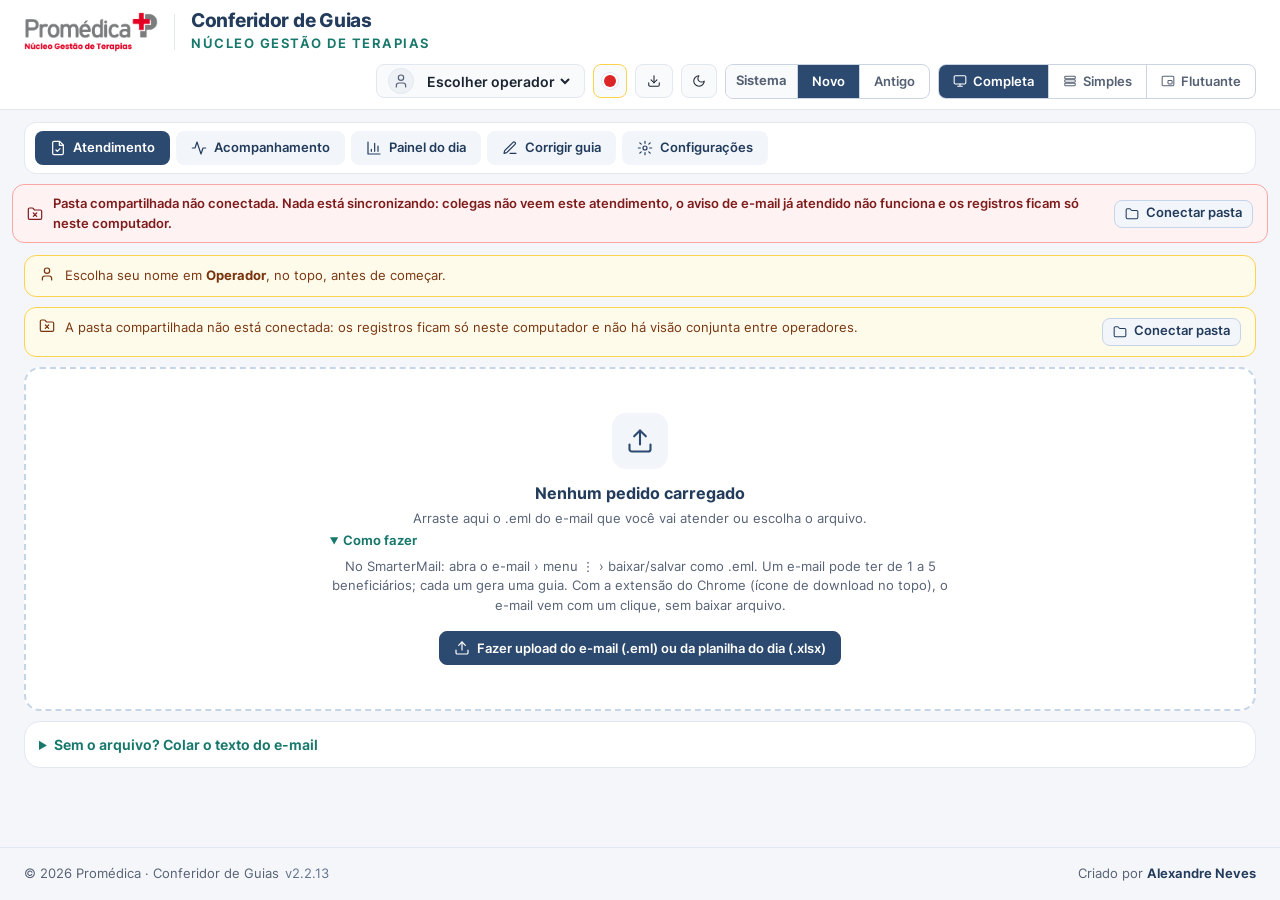
==== commit 5c21fff2: "Planilha do dia aceita como arquivo .xlsx ou .csv (2.2.13) - Upload ou arrastar o .xlsx/.csv abre a " ====
--- a/public/index.html
+++ b/public/index.html
@@ -71,7 +71,7 @@
 </footer>
 <div id="modalRoot"></div>
 <div class="toast" id="toast" role="status" aria-live="polite"></div>
-<input type="file" id="arquivoEml" accept=".eml,message/rfc822" class="oculto">
+<input type="file" id="arquivoEml" accept=".eml,message/rfc822,.xlsx,.csv,.tsv" class="oculto">
 
 <script src="js/01-base.js"></script>
 <script src="js/02-email.js"></script>
--- a/public/css/app.css
+++ b/public/css/app.css
@@ -282,6 +282,7 @@
 .btn.sm{min-height:var(--h-sm);padding:0 10px;font-size:var(--fs-xs)}
 .btn.ico{padding:0;width:var(--h-ctl)}
 .btn.sm.ico{width:var(--h-sm)}
+.acoes-ic{display:flex;gap:4px;justify-content:center;flex-wrap:nowrap}
 .btn.carregando{position:relative;pointer-events:none;color:transparent!important}
 .btn.carregando::after{content:"";position:absolute;width:15px;height:15px;border:2px solid var(--text-2);border-top-color:transparent;border-radius:50%;animation:giro .7s linear infinite}
 .btn.pri.carregando::after{border-color:var(--on-primary);border-top-color:transparent}
@@ -752,3 +753,87 @@
 .lst-item.compacto{display:flex;flex-wrap:wrap;align-items:center;gap:6px 10px;padding:6px 12px}
 .lst-item.compacto b{font-size:var(--fs-sm)}
 .lst-item.compacto .esp{flex:1}
+/* ===== Painel flutuante ===== */
+.mini-abas{display:flex;gap:4px;margin-bottom:4px}
+.mini-abas button{flex:1;display:inline-flex;align-items:center;justify-content:center;gap:5px;border:1px solid var(--border-strong);background:var(--surface);color:var(--text-2);border-radius:var(--r-sm);padding:6px 8px;font:600 var(--fs-xs)/1.2 var(--font-sans);cursor:pointer}
+.mini-abas button.on{background:var(--primary);border-color:var(--primary);color:var(--on-primary)}
+.mini-nome{display:block;font-size:var(--fs-md);white-space:nowrap;overflow:hidden;text-overflow:ellipsis}
+.mini-prox{display:grid;grid-template-columns:1fr auto;gap:0 10px;align-items:center;width:100%;text-align:left;border:2px solid var(--primary);background:var(--soft);color:var(--soft-fg);border-radius:var(--r);padding:8px 12px;cursor:pointer;font:inherit}
+.mini-prox small{grid-column:1/-1;font-size:var(--fs-xs);font-weight:700;text-transform:uppercase;letter-spacing:.05em;color:var(--text-2)}
+.mini-prox b{font-size:var(--fs-sm)}
+.mini-prox .num{font-size:var(--fs-lg);font-weight:750;justify-self:end;overflow:hidden;text-overflow:ellipsis;white-space:nowrap;max-width:200px}
+.mini-prox:hover{background:var(--soft-2)}
+.mini-row.prox{border-color:var(--primary);box-shadow:inset 3px 0 0 var(--primary)}
+.mini-item.qtd-alta .mini-row:nth-child(2),.mini-row.qtd-alta{border-color:var(--warn-solid);background:var(--warn-bg);color:var(--warn-fg)}
+.mini-num{display:flex;align-items:center;gap:8px;flex-wrap:wrap}
+.mini-num label{font-weight:650;font-size:var(--fs-sm)}
+.mini-num input{width:150px;flex:1;font-size:var(--fs-md);font-weight:650;letter-spacing:.05em;text-transform:uppercase}
+.mini-vazio{display:grid;gap:6px;justify-items:center;text-align:center;padding:24px 8px;color:var(--text-2)}
+.mini-vazio .ic{color:var(--text-3)}
+.mini-al{gap:8px}
+.mini-sem{margin-top:8px;padding:10px;border:1px solid var(--warn-br);background:var(--warn-bg);border-radius:var(--r-sm);display:grid;gap:6px}
+.mini-sem label{font-weight:650;font-size:var(--fs-sm);color:var(--warn-fg)}
+.mini-conf{display:grid;gap:2px;margin:6px 0}
+.mc{display:grid;grid-template-columns:16px minmax(90px,auto) 1fr;gap:6px;align-items:baseline;font-size:var(--fs-xs);padding:3px 6px;border-radius:5px}
+.mc .mc-i{font-weight:800;text-align:center}.mc .mc-r{color:var(--text-2)}.mc .mc-v{font-weight:650;overflow-wrap:anywhere}
+.mc.ok .mc-i{color:var(--ok-solid)}.mc.bad{background:var(--bad-bg)}.mc.bad .mc-i{color:var(--bad-solid)}.mc.warn{background:var(--warn-bg)}.mc.warn .mc-i{color:var(--warn-solid)}.mc.ign .mc-i,.mc.info .mc-i{color:var(--text-3)}
+.seg-sis-topo button{min-width:56px;justify-content:center}
+.card-q.parada{opacity:.75;border-style:dashed}
+.col-atrasadas{margin-top:12px;border-color:var(--warn-br)}
+.col-atrasadas .lista-q{display:grid;grid-template-columns:repeat(auto-fill,minmax(280px,1fr));gap:8px}
+.col-atrasadas .card-q{margin-bottom:0}
+.pres-op small b{color:var(--text)}
+@media (max-width:1499px){.chip.pasta .txt-fino{display:none}.chip.pasta{padding:0 10px}}
+.seg-sis-topo .seg-rot{display:inline-flex!important}
+/* painel flutuante: sininho de alertas, descrição dos serviços e etapa final */
+.mini-h-d{display:flex;align-items:center;gap:6px;flex:none}
+.mini-sino{display:inline-flex;align-items:center;gap:3px;border:1px solid var(--border-strong);background:var(--surface);color:var(--text-2);border-radius:999px;padding:3px 8px;min-height:26px;cursor:pointer;font:700 var(--fs-xs)/1 var(--font-sans)}
+.mini-sino:hover{background:var(--surface-2)}
+.mini-sino:focus-visible{outline:2px solid var(--focus);outline-offset:2px}
+.mini-sino.on{box-shadow:0 0 0 2px var(--focus)}
+.mini-sino.bad{background:var(--bad-bg);border-color:var(--bad-br);color:var(--bad-fg)}
+.mini-sino.warn{background:var(--warn-bg);border-color:var(--warn-br);color:var(--warn-fg)}
+.mini-sino.ok{background:var(--ok-bg);border-color:var(--ok-br);color:var(--ok-fg)}
+.mini-alertas{display:grid;gap:4px;max-height:45vh;overflow:auto;padding:1px}
+.mini-alerta{border:1px solid var(--border);border-left:4px solid var(--neu-br);border-radius:var(--r-sm);padding:6px 8px;background:var(--surface);font-size:var(--fs-xs);line-height:1.35}
+.mini-alerta.bad{border-left-color:var(--bad-solid);background:var(--bad-bg);color:var(--bad-fg)}
+.mini-alerta.warn{border-left-color:var(--warn-solid)}
+.mini-alerta.ok{border-left-color:var(--ok-solid)}
+.mini-alerta.obs{border-left-color:var(--accent)}
+.mini-alerta.info{border-left-color:var(--info-solid)}
+.mini-alerta .mini-btns{margin-top:4px}
+.mini-desc{grid-column:1/-1;font-size:var(--fs-xs);color:var(--text-2);padding:0 4px 3px;line-height:1.3}
+.mini-final{display:grid;gap:6px}
+.mini-num-final{margin-top:0;padding-top:0;border-top:0}
+.mini-num input.invalido{border-color:var(--bad-solid)}
+.mini .btn.copiado{background:var(--ok-bg);border-color:var(--ok-br);color:var(--ok-fg)}
+.mini-sit .sit-opcoes{grid-template-columns:1fr;gap:4px}
+.mini-sit .sit{padding:5px 10px}
+.mini-sit .sit b{font-size:var(--fs-sm)}
+.mini-sit .negado{grid-template-columns:auto 1fr;gap:6px;padding:6px 8px;font-size:var(--fs-xs)}
+.mini-sit .negado select,.mini-sit .negado>div{grid-column:1/-1}
+.mini-sit .form-grid{grid-template-columns:1fr}
+.mini-sit .glosa .linha-flex{gap:6px}
+.mini-pend{margin:0;padding-left:18px;font-size:var(--fs-xs);color:var(--warn-fg)}
+.mini-rodape{margin-top:8px;padding-top:8px;border-top:1px dashed var(--border)}
+.mini-rodape [data-mact=concluir],.mini-rodape [data-mact=encerrar],.mini-rodape [data-mact=selGuia]{margin-left:auto}
+/* possível pedido repetido (aviso crítico): vermelho, no topo, segura a guia até o Conferi */
+.faixa-critica{display:flex;gap:10px;align-items:center;flex-wrap:wrap;margin:0 0 12px;padding:10px 14px;border:2px solid var(--bad-solid);border-radius:var(--r);background:var(--bad-bg);color:var(--bad-fg)}
+.faixa-critica>.ic{flex:none;width:22px;height:22px}
+.faixa-critica .tx{flex:1 1 320px;min-width:0}
+.faixa-critica .tx b{display:block;text-transform:uppercase;letter-spacing:.05em;font-size:var(--fs-xs)}
+.faixa-critica .acoes-al{display:flex;gap:6px;flex-wrap:wrap}
+.al.critico{border-color:var(--bad-solid);background:var(--bad-bg);color:var(--bad-fg);border-left-width:4px}
+.al.critico.conferido{border-color:var(--ok-br);background:var(--ok-bg);color:var(--ok-fg)}
+.btn.conferi-btn.critico{background:var(--bad-solid);border-color:var(--bad-solid);color:#fff}
+.btn.conferi-btn.critico:hover{filter:brightness(.92);background:var(--bad-solid)}
+.mini-critico{display:grid;gap:4px;padding:8px 10px;border:2px solid var(--bad-solid);border-radius:var(--r-sm);background:var(--bad-bg);color:var(--bad-fg);font-size:var(--fs-xs);line-height:1.35}
+.mini-critico .mini-btns{margin-top:2px}
+.lst-obs.critico{border-width:2px;border-color:var(--bad-solid)}
+/* última guia do paciente (copiar) */
+.mini-ult{display:flex;align-items:center;gap:4px;flex-wrap:wrap;margin:2px 0;padding:2px 6px;border:1px dashed var(--border-strong);border-radius:var(--r-sm);background:var(--surface);color:var(--text);font:600 var(--fs-xs)/1.3 var(--font-sans);cursor:pointer;text-align:left}
+.mini-ult:hover{border-color:var(--accent);background:var(--accent-bg)}
+.mini-ult.ok{border-style:solid;border-color:var(--ok-br);background:var(--ok-bg)}
+.mini-ult .num{font-size:var(--fs-sm)}
+.ult-cp{display:flex;align-items:center;gap:4px;margin-top:2px;font-weight:500;color:var(--text-2)}
+.ult-cp .btn.so{min-height:22px;padding:0 4px}
